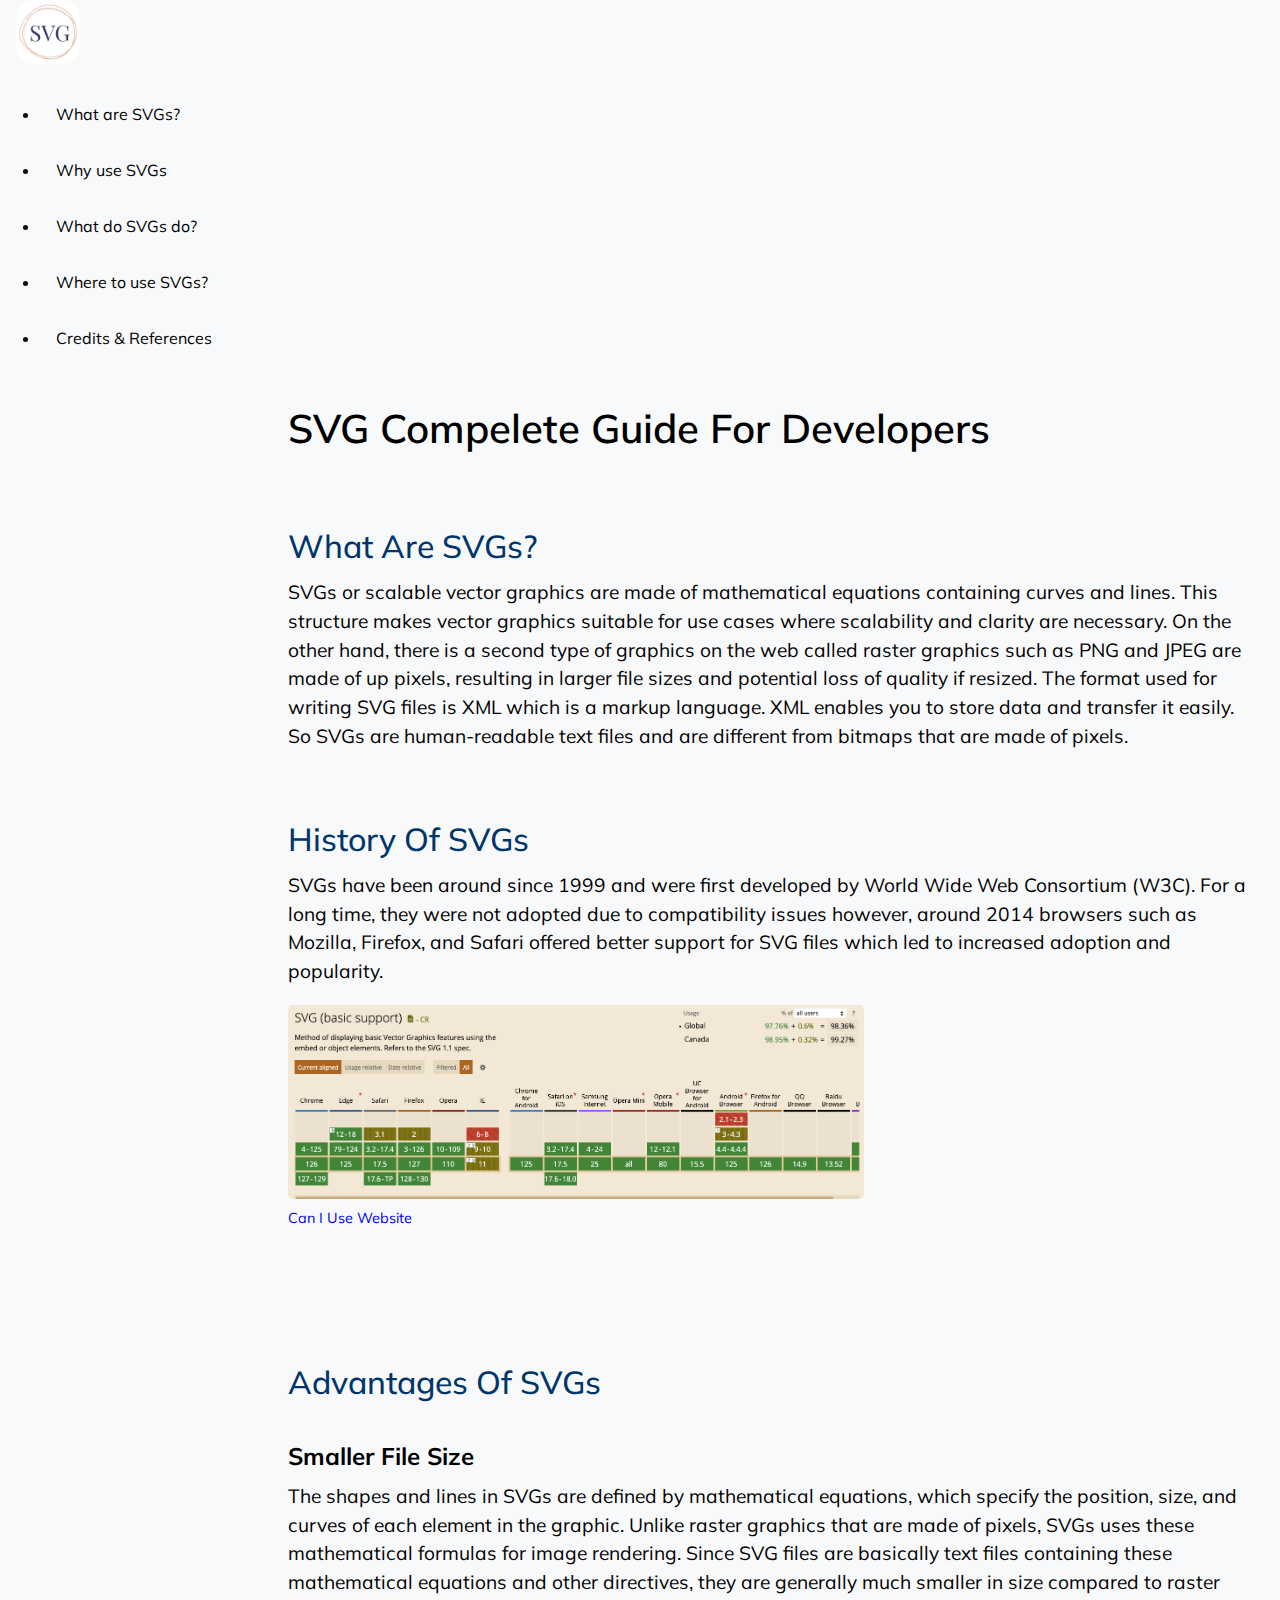
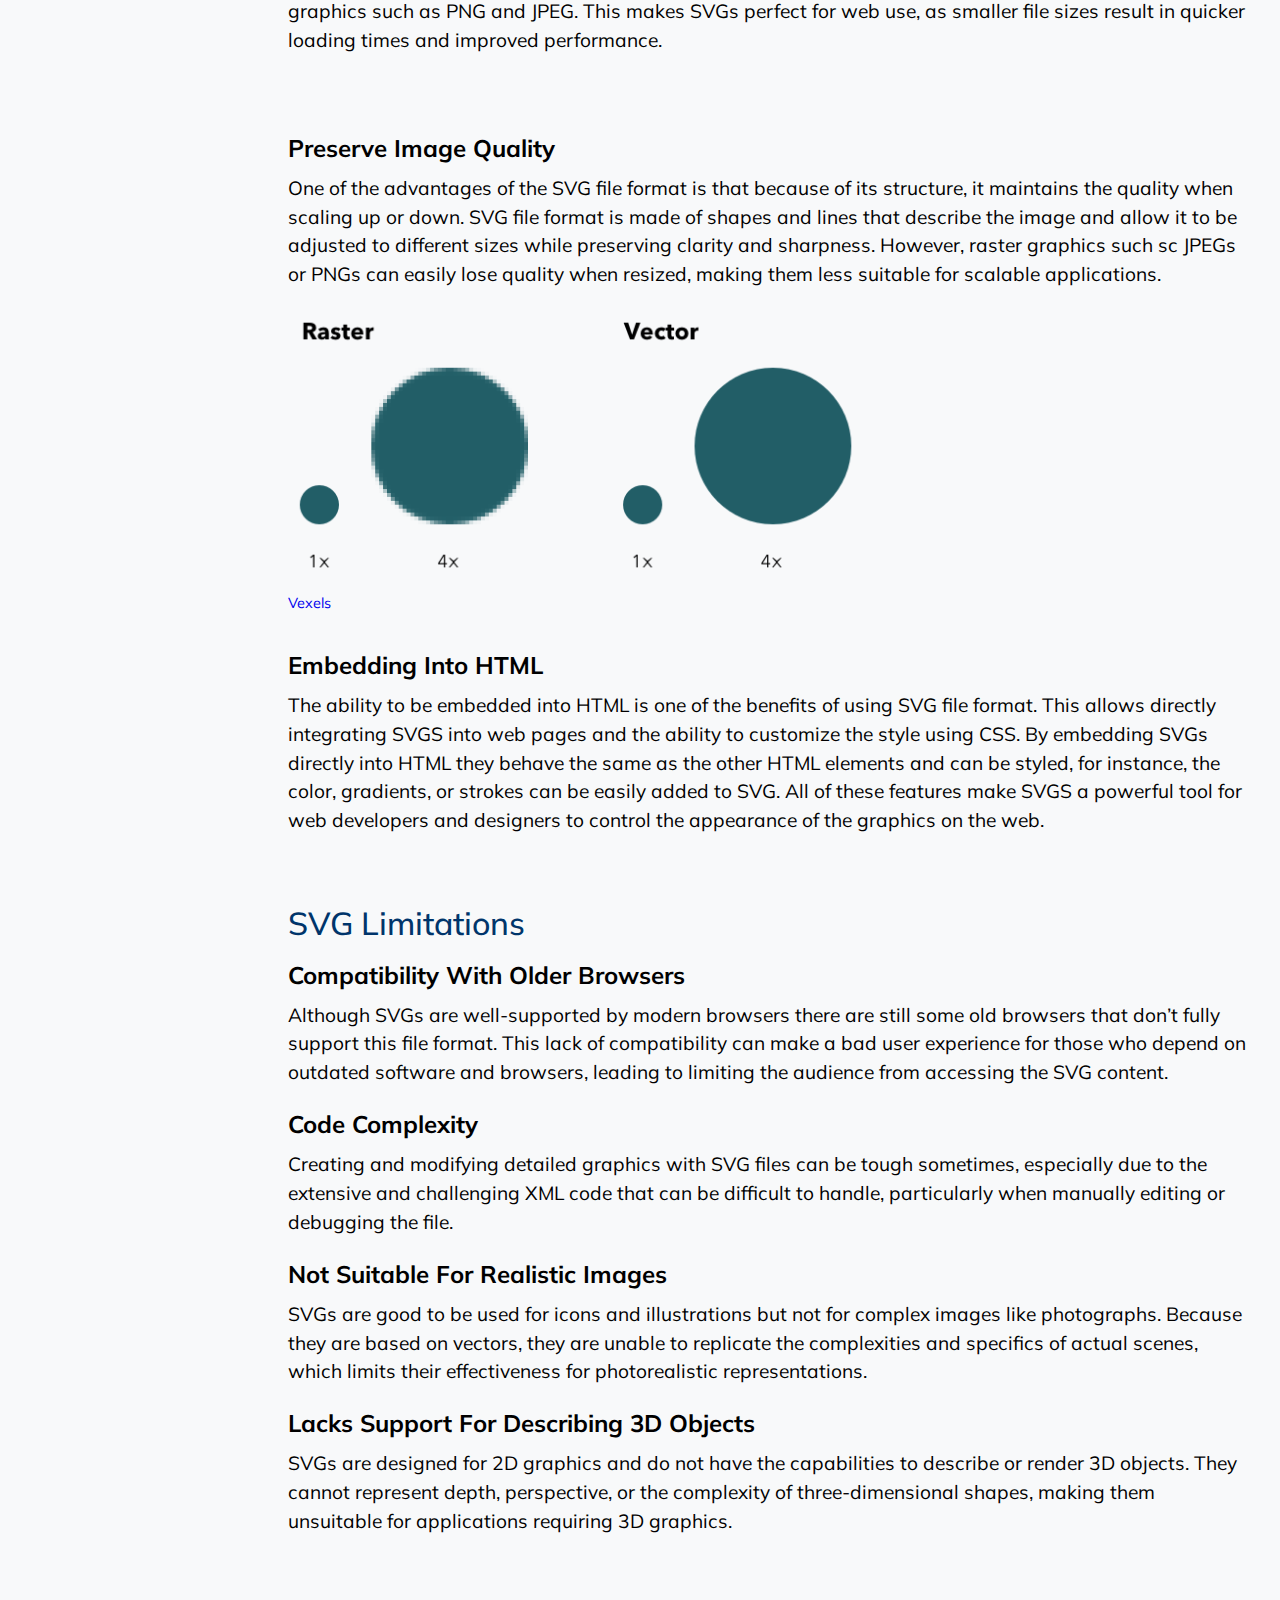
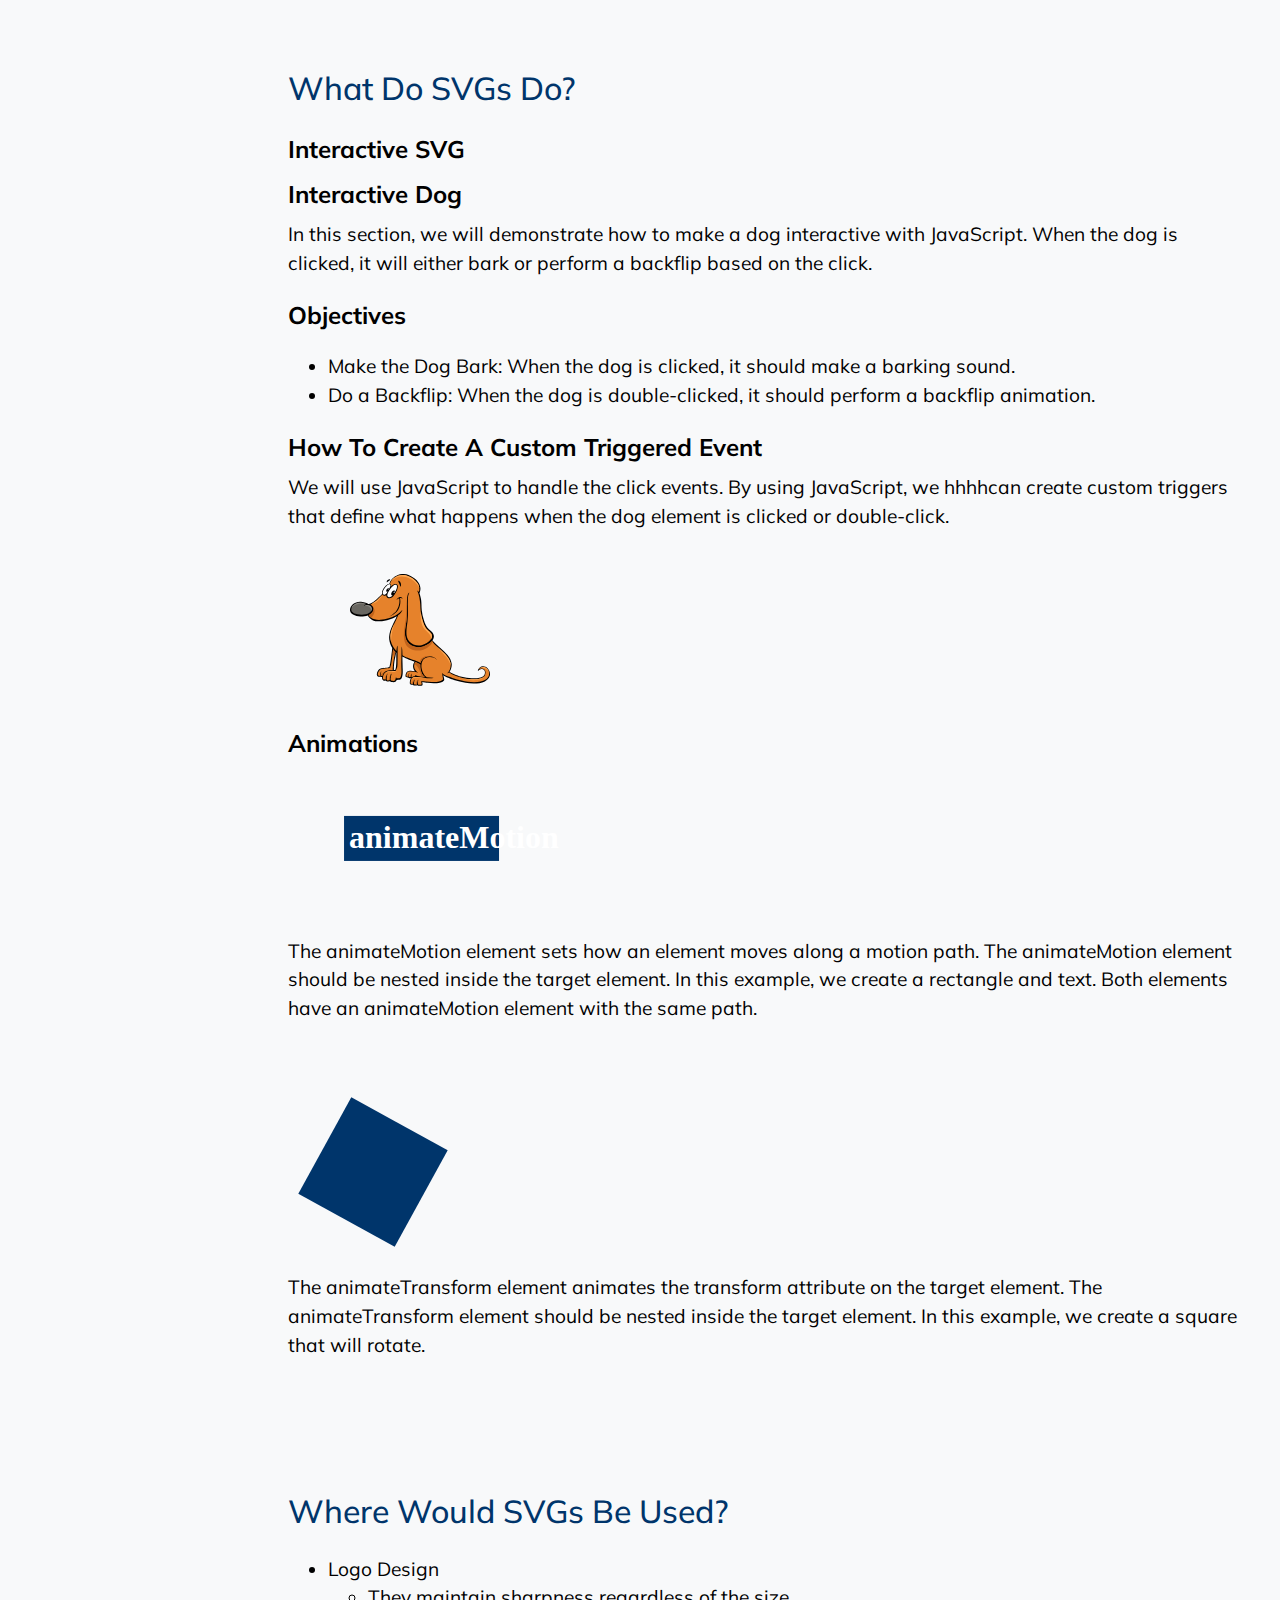
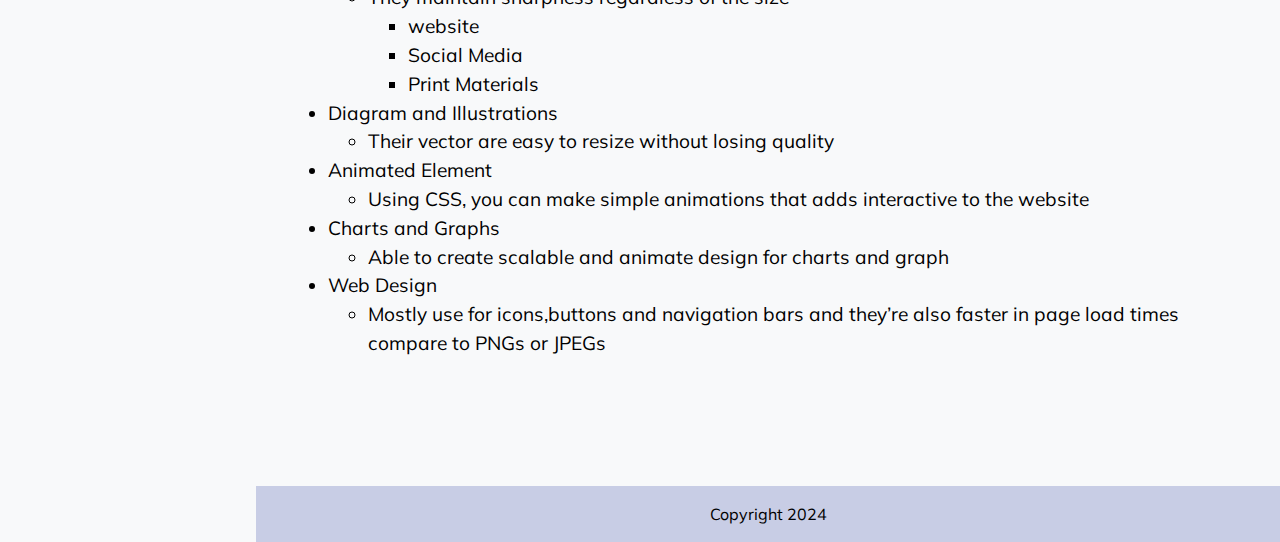
==== index.html @ 3b1a391d "Merge branch 'staging' into haw-branch" ====
<!DOCTYPE html>
<html lang="en">
    <head>
        <meta charset="UTF-8" />
        <meta name="viewport" content="width=device-width, initial-scale=1.0" />
        <link rel="preconnect" href="https://fonts.googleapis.com" />
        <link rel="preconnect" href="https://fonts.gstatic.com" crossorigin />
        <link
            href="https://fonts.googleapis.com/css2?family=Mulish:ital,wght@0,200..1000;1,200..1000&display=swap"
            rel="stylesheet"
        />
        <title>Document</title>
        <link rel="stylesheet" href="style.css" />
        <script defer src="script.js"></script>
    </head>
    <body>
        <div class="body-wrapper">
            <section class="side-bar">
                <img src="media/logo.png" alt="svg logo" id="logo" />
                <nav>
                    <ul>
                        <li>
                            <a href="#svg-intro" class="menu-link"
                                >What are SVGs?</a
                            >
                        </li>
                        <li>
                            <a href="#svg-pros-cons" class="menu-link"
                                >Why use SVGs</a
                            >
                        </li>
                        <li>
                            <a href="#svg-capabilities" class="menu-link"
                                >What do SVGs do?</a
                            >
                        </li>
                        <li>
                            <a href="#svg-usages" class="menu-link"
                                >Where to use SVGs?</a
                            >
                        </li>
                        <li>
                            <a href="#svg-credits" class="menu-link"
                                >Credits & References</a
                            >
                        </li>
                    </ul>
                </nav>
            </section>

            <main>
                <h1>SVG Compelete Guide for Developers</h1>
                <section class="section svg-intro" id="svg-intro">
                    <article>
                        <h2>What are SVGs?</h2>
                        <p>
                            SVGs or scalable vector graphics are made of
                            mathematical equations containing curves and lines.
                            This structure makes vector graphics suitable for
                            use cases where scalability and clarity are
                            necessary. On the other hand, there is a second type
                            of graphics on the web called raster graphics such
                            as PNG and JPEG are made of up pixels, resulting in
                            larger file sizes and potential loss of quality if
                            resized. The format used for writing SVG files is
                            XML which is a markup language. XML enables you to
                            store data and transfer it easily. So SVGs are
                            human-readable text files and are different from
                            bitmaps that are made of pixels.
                        </p>
                    </article>
                    <article>
                        <h2>History of SVGs</h2>
                        <p>
                            SVGs have been around since 1999 and were first
                            developed by World Wide Web Consortium (W3C). For a
                            long time, they were not adopted due to
                            compatibility issues however, around 2014 browsers
                            such as Mozilla, Firefox, and Safari offered better
                            support for SVG files which led to increased
                            adoption and popularity.
                        </p>
                        <figure>
                            <img
                                src="media/svg-support.png"
                                alt="browsers support for svg files"
                            />
                            <figcaption>
                                <a href="https://caniuse.com/?search=svg"
                                    >Can I Use Website</a
                                >
                            </figcaption>
                        </figure>
                    </article>
                </section>
                <section class="section svg-pros-cons" id="svg-pros-cons">
                    <article class="advantages">
                        <h2>Advantages of SVGs</h2>
                        <section>
                            <h3>smaller file size</h3>
                            <p>
                                The shapes and lines in SVGs are defined by
                                mathematical equations, which specify the
                                position, size, and curves of each element in
                                the graphic. Unlike raster graphics that are
                                made of pixels, SVGs uses these mathematical
                                formulas for image rendering. Since SVG files
                                are basically text files containing these
                                mathematical equations and other directives,
                                they are generally much smaller in size compared
                                to raster graphics such as PNG and JPEG. This
                                makes SVGs perfect for web use, as smaller file
                                sizes result in quicker loading times and
                                improved performance.
                            </p>

                            <figure>
                                <img src="" alt="" />
                                <figcaption></figcaption>
                            </figure>
                        </section>
                        <section>
                            <h3>preserve image quality</h3>
                            <p>
                                One of the advantages of the SVG file format is
                                that because of its structure, it maintains the
                                quality when scaling up or down. SVG file format
                                is made of shapes and lines that describe the
                                image and allow it to be adjusted to different
                                sizes while preserving clarity and sharpness.
                                However, raster graphics such sc JPEGs or PNGs
                                can easily lose quality when resized, making
                                them less suitable for scalable applications.
                            </p>
                            <figure>
                                <img
                                    src="media/svg-quality.png"
                                    alt="difference between raster graphics and vector graphics"
                                />
                                <figcaption>
                                    <a
                                        href="https://www.vexels.com/blog/getting-started-guide-to-vexels-graphics/"
                                        >Vexels</a
                                    >
                                </figcaption>
                            </figure>
                        </section>
                        <section>
                            <h3>embedding into HTML</h3>
                            <p>
                                The ability to be embedded into HTML is one of
                                the benefits of using SVG file format. This
                                allows directly integrating SVGS into web pages
                                and the ability to customize the style using
                                CSS. By embedding SVGs directly into HTML they
                                behave the same as the other HTML elements and
                                can be styled, for instance, the color,
                                gradients, or strokes can be easily added to
                                SVG. All of these features make SVGS a powerful
                                tool for web developers and designers to control
                                the appearance of the graphics on the web.
                            </p>
                        </section>
                    </article>
                    <article class="disadvantages">
                        <h2>SVG Limitations</h2>
                        <section>
                            <h3>Compatibility with older browsers</h3>
                            <p>
                                Although SVGs are well-supported by modern
                                browsers there are still some old browsers that
                                don’t fully support this file format. This lack
                                of compatibility can make a bad user experience
                                for those who depend on outdated software and
                                browsers, leading to limiting the audience from
                                accessing the SVG content.
                            </p>
                        </section>
                        <section>
                            <h3>Code Complexity</h3>
                            <p>
                                Creating and modifying detailed graphics with
                                SVG files can be tough sometimes, especially due
                                to the extensive and challenging XML code that
                                can be difficult to handle, particularly when
                                manually editing or debugging the file.
                            </p>
                        </section>
                        <section>
                            <h3>Not suitable for realistic images</h3>
                            <p>
                                SVGs are good to be used for icons and
                                illustrations but not for complex images like
                                photographs. Because they are based on vectors,
                                they are unable to replicate the complexities
                                and specifics of actual scenes, which limits
                                their effectiveness for photorealistic
                                representations.
                            </p>
                        </section>
                        <section>
                            <h3>Lacks support for describing 3D objects</h3>
                            <p>
                                SVGs are designed for 2D graphics and do not
                                have the capabilities to describe or render 3D
                                objects. They cannot represent depth,
                                perspective, or the complexity of
                                three-dimensional shapes, making them unsuitable
                                for applications requiring 3D graphics.
                            </p>
                        </section>
                    </article>
                </section>
                <section class="section svg-capabilities" id="svg-capabilities">
                    <h2>What do SVGs do?</h2>
                    <p></p>
          <!-- Doggo -->
          <section id="section-doggo">
            <h3>Interactive SVG</h3>
            <section>
              <h3>Interactive Dog</h3>
              <p>
                In this section, we will demonstrate how to make a dog
                interactive with JavaScript. When the dog is clicked, it will
                either bark or perform a backflip based on the click.
              </p>

              <h3>Objectives</h3>
              <ul>
                <li>
                  Make the Dog Bark: When the dog is clicked, it should make a
                  barking sound.
                </li>
                <li>
                  Do a Backflip: When the dog is double-clicked, it should
                  perform a backflip animation.
                </li>
              </ul>

              <h3>How to Create a Custom Triggered Event</h3>
              <p>
                We will use JavaScript to handle the click events. By using
                JavaScript, we hhhhcan create custom triggers that define what
                happens when the dog element is clicked or double-click.
              </p>
            </section>
            <div id="box">Woof Woof Woof</div>
            <audio id="audio" src="media/dog-bark.mp3"></audio>
            <svg
              id="doggo"
              class="doggo"
              data-name="Layer 1"
              xmlns="http://www.w3.org/2000/svg"
              viewBox="0 0 2624.54 2097.13"
            >
              <defs>
                <style>
                  .cls-2,
                  .cls-3,
                  .cls-4,
                  .cls-5,
                  .cls-6,
                  .cls-7 {
                    stroke-width: 0;
                  }
                  .cls-2 {
                    fill: #ffaa54;
                  }
                  .cls-3 {
                    fill: #000;
                  }
                  .cls-4 {
                    fill: #8d8b85;
                  }
                  .cls-5 {
                    fill: #e6822b;
                  }
                  .cls-6 {
                    fill: #fff;
                  }
                  .cls-7 {
                    fill: #c0631c;
                  }
                </style>
              </defs>
              <path
                class="cls-3"
                d="M2586.21 1775.74c-44.22-48.3-109.84-57.27-152.75-23.9-37.41 29.1-42.04 79.78-30.37 66.38 11.67-13.39 43.97-39.8 73.56-34.73 70.08 11.99 59.68 88.9 34.64 118.97-15.93 19.12-40.97 30.14-63.92 36.97-53.01 15.79-110.67 16.12-165.51 14.53-63.66-1.85-126.95-8.44-188.19-26.65-45.43-13.52-164.22-49.7-226.77-96.35 35.52-39.64 43.36-117.84 39.68-147.71-7.6-62.08-38.62-118.59-78.22-165.04-84.94-99.68-192.58-177.69-282.71-272.59 11.94-16.39 20.86-34.53 24.71-54.57 14.03-73.15-42.35-113.84-91.95-155.18-49.76-41.48-72.56-109.21-92.39-168.84-21.1-63.46-35.84-129.61-41.79-196.2-6.04-67.5-1.88-109.98-9.76-177.36-3.31-28.29-18.27-100.06-32.21-133.07 14.43-33.46 38.85-101.33-13.85-191.75-40.44-69.36-117.04-115.62-189.6-147.22-55.79-24.31-134.8-31.74-201.91-2.07-94.42 41.75-145.28 101.93-157.99 163.88-41.29 3.97-91.87 58.13-113.4 92.95-16.89 27.32-32.5 65.98-24.36 97.77-19.51 21.77-41.08 42.21-63.15 63.93-24.33 23.96-50.33 47.72-78.31 67.36-30.83 21.63-65.45 51.42-103.9 57.97-5.39-1.2-10.85-2.11-16.35-2.54-13.71-9.07-59.1-32.06-130.95-39.24-55.73-5.57-112.92 9.76-155.4 47.29C20.59 597.45-4.73 638.06.73 682.75c4.21 34.48 26.94 59.63 55.34 76.14 40.62 23.63 89.54 35.08 138.89 37.18 42.09 1.8 98.84-5.22 136.63-17.72 16.26 32.76 52.32 65.76 83.23 82.55 40.78 22.16 89.07 28 134.6 27.15 139.64-2.61 262.11-55.82 327.99-95.52-20.45 49.17-59.05 121.35-84.78 176.74-28.73 61.82-51.57 128.14-58.09 196.59-5.74 60.25 8.32 120.78 32.04 175.85 7.37 17.09 15.85 33.17 25.26 48.47-3.38 30.03-34.56 321.03-54.41 357.79-4.28 7.94-124.53 12.98-151.61 19.39-34.43 8.16-46.94 22.45-64.22 53.05-13.38 23.67-24.03 53.23-16.16 80.43 7.99 27.51 39.64 32.66 63.63 25.24 10.29 4.95 21.08 6.93 32.34 6.44-1.91 16.27-.82 32.44 6.2 45.53 12.73 23.76 38.94 26.16 61.91 18.42 5.66 24.45 59.57 21.14 81.08 16.61 5.53 7.1 13.97 11.71 26.8 13.24 27.36 3.28 58.11 6.79 81.21-11.04 7.42-5.72 13.48-20.95 17.13-29.68 19.23-1.46 40.56-1.24 53.43-2.92 21.91-2.89 33.66-19.02 41.89-37.8 20.79-47.44 18.02-110.32 17.24-160.7-1.02-66.77-5.53-194.53-5.53-237.14 33.25 24.94 139.75 64.65 176.88 78.74 17.53 6.65 35.14 13.05 52.76 19.47-25.65 27.04-34.09 70.66-27.99 106.43 3.76 22.03 15.62 52.96 34.35 72.83-37.51-7.23-75.96-11.39-114.41-7.26-49.44 5.32-65.47 55.07-64.43 101.84.28 12.93 34.56 25.7 49.88 20.79 7.62 14.08 27.47 19.08 40.86 9.64.58.88 1.22 1.68 1.92 2.36 1.82 2.24 3.56 4.04 6.03 5.48-16.6 35.54-21.8 81.26-14.52 105.17 4.21 13.84 41 16.73 57.48 13.48.17.47.25 1.05.44 1.49 9.1 21.35 60.54 17.27 79.86 6.61 11.86 14.81 77.8 19.57 96.04.26 2.72-2.89 7.27-31.17-7.64-54.24 25.31-1.88 76.56 7.48 103.04 11.42 58.31 8.67 115.12 11.38 174.15 6.69 40.6-3.23 111.06-14.7 135.73-52.23 12.22-18.59-12.69-86.28-15.55-96.79 51.92 37.58 161.69 75.27 199.41 86.47 71.39 21.21 143.56 41.79 216.96 54.8 119.68 21.23 262.17 23.06 364-25.78 44.16-21.17 80.12-56.76 92.49-104.96 11.73-45.69-2.85-99.71-34.29-134.06Zm-1740.6 24.43c-.61.7-1.09 1.44-1.56 2.22-7.5.88-15.27 1.51-23.29 1.95 3.77-23.96.95-49.83 2.37-74.04 1.84-31.22 6.04-62.27 10.25-93.25 7.32-53.95 24.61-109.27 29.29-163.82 2.24 1.93 4.37 3.95 6.66 5.83-1.92 50.8-1.01 101.98-1.53 151.65-.4 37.37-1.68 74.85-6.39 111.95-1.87 14.71-4.76 29.28-9.26 43.41-1.54 4.86-4.01 9.7-6.53 14.11Z"
              />
              <path
                class="cls-3"
                d="M840.08 1810.96c-.05.06-.07.11-.12.17.01-.02.05-.05.08-.07.02-.02.03-.07.05-.1ZM839.85 1811.27s.06-.08.11-.14c-.03.04-.06.1-.11.14ZM839.45 1812.05c.15-.26.21-.53.4-.78-.66.88-.79 1.37-.4.78Z"
              />
              <path
                class="cls-6"
                d="M612.11 349.58c.82-18.9 9.82-37.54 18.38-53.92 15.4-29.43 37.8-56.54 63.01-78.1 13.92-11.9 33.97-27.95 52.96-22.74 29.6 8.12 1.11 61.57-16.43 92.23-14.67 20.35-27.59 42-37.55 64.97-12.22 16.52-27.45 35-44.12 36.59-29.57 2.8-37.04-20.91-36.25-39.04ZM805.57 224.37c23.76-21.44 66.37-32.66 74.08.08 12.5 53-46.53 133.01-85.84 178.53-18.95 21.94-45.01 41.05-74.76 29.27-27.31-10.82-20.71-43.02-13.37-64.74 17.43-51.59 59.93-107.07 99.89-143.14Z"
              />
              <path
                d="M138.31 756.57c-51.8-10.41-127.75-40.71-113.52-106.42 11.87-54.85 62.56-92.74 114.04-105.67 53.16-13.34 116.22-2.91 170.28 17.53-43.17 11.79-51.94 35.07-45.93 32.04 47.12-23.76 134.26-7.95 146.9 51.25 7.37 34.48-21.37 66.25-47.49 83.4-62.53 41.04-153.45 42.09-224.28 27.87Z"
                style="stroke-width: 0; fill: #696761"
              />
              <path
                class="cls-4"
                d="M159.38 561.82c46.74-8.8 94.34-7.04 140.57-3.11-51.93-18.21-110.94-26.81-161.13-14.22-46.37 11.63-91.99 43.59-109.3 89.88 24.51-41.1 80.6-63.26 129.85-72.55ZM398.48 694.09c9.78-14.54 15.34-31.31 11.61-48.79-11.92-55.83-90.04-73.04-138.43-54.9 69.36.51 134.61 39.31 126.82 103.69Z"
              />
              <path
                class="cls-5"
                d="M615.85 1880.24c-3.93 9.54-7.95 20.95-10.89 32.95-8.84 1.25-17.45.33-26.02-1.94-4.92-27.63 4.64-57.59 6.31-85.06.24-3.93-16.07 8.75-21.61 84.29-25.23.7-44.11-2.08-42.99-33.27.95-26.62 22.36-61.92 40.21-80.72 24.81-26.11 186.13-27.86 190.17-34.33 31.17-49.88 55.84-339.07 56.17-348.88 13.09 17.99 27.79 34.64 44.19 50.02-19.41 54.07-26.04 117.02-35.84 172.81-4.93 28.03-18.29 142.31-11.94 168.98-72.59 2.47-156.72-.4-187.77 75.16ZM1135.54 1928.48c-3.12 8.31-33.44 3.7-34.29-3.12-3.12-24.94 5.19-45.72 15.49-66.44 1.71-3.44-23.8 9.29-28.5 67-13.7-4.35-35.36-3.22-32.81-19.03 2.73-16.9 3.13-32.43 10.93-48.13 11.39-22.92 36.21-28.41 59.54-28.97 50.39-1.23 99.54 7.18 148.83 17.92 17.72 3.86-42.54-18.99-64.71-76.68-15.48-40.31-9.02-85.71 15.92-121.05 9.86 3.61 72.74 33.26 91.94 48.29-3.18 31.18-.26 63.36 5.92 93.46 10.35 50.61 35.09 110.58 78.71 141.1-2.23-.3-143.32-15.77-176.78-32.51-4.17-2.08-9.27 3.33-6.99 7.35 1.96 3.44 3.05 6.41 6.1 9.07-27.99-.72-55.92 9.39-69.43 21.16-12.6-13.58 7.36-56.7 9.73-69.64.68-3.71-27.16 23.99-29.6 60.22Z"
              />
              <path
                class="cls-5"
                d="M2601.67 1828.21c-13.03-44.3-60.55-85.43-107.94-83.64-33.72 1.27-68.59 19.74-78.24 49.17 46.03-43.98 131.24-21.12 125.21 57.18-3.79 49.22-22.16 76.1-57.08 93.55-53.8 26.87-117.82 30.9-176.97 30.48-70.53-.5-150.28-11.02-218.2-30.85-54.43-15.89-188.09-60.27-232.68-102.26-10.48 15.98-32.65 22.21-28.14 17.02 44.83-51.67 73.48-126.87 55.81-196.44-15.93-62.79-57.18-115.52-100.75-161.99-47.44-50.58-100.6-95.15-151.71-141.85-33.47-30.56-70.03-63.1-93.03-103.08-23.32 27.8-55.06 50.07-84.65 67.05-60.27 34.61-126.99 59.78-197.68 49.5-71.07-10.32-143.76-46.01-183.94-107.72-80.35-123.41-24.31-277.54-10.13-411.12 9.75-91.82 4.36-184.85 7.88-277 2.25-58.61-7.91-126.81 11.32-183.77 15.5-45.93 33.5-42.86 31.56-39.53-34.28 58.73-26.33 134.27-27.12 199.72-.93 76.61 1.97 153.26.42 229.86-1.43 71.11-12.42 140.34-20.85 210.81-10.55 88.2-19.19 194.48 43.45 267.33 55.29 64.3 151.65 95.57 234.08 73.95 61.66-16.17 137.16-55.15 174.41-108.4 23.17-33.1 30.46-73.4 5.14-108.32-17.3-23.87-40.6-40.98-62.26-60.53-59.04-53.28-87.68-137.32-106.55-212.53-11.18-44.53-22.73-89.77-27.65-135.48-5.01-46.43-5.9-93.04-8.4-139.63-3.53-65.67-20.6-184.23-54.76-252.93-3.84-7.75 16.69-1.98 29.19 23.37 19.26-57.12 4.97-124.62-25.42-167.86-41.28-58.75-102.47-102.49-168.94-129.09-51.62-20.64-130.52-36.04-197.16-7.54-65.22 27.9-131.24 75.85-151.72 146.91 24.87 6.74 28.17 33.6 16.34 61.41 17.63-20.47 37.98-40.84 62.94-49.41 53.81-18.49 75.77 14.75 68.53 56.48-7.23 41.72-18.9 69.31-41.93 105.04-20.69 32.12-44.79 72.8-79.74 91.47-26.09 13.96-62.94 14.27-82.93-11.03-9.92-12.54-12.49-27.45-11.1-42.46-43.04 36.66-70.46.23-74.39-7.5-20.98 31.98-53.68 60.65-81.27 86.22-22.94 21.27-47.23 40.65-72.99 58.36-13.83 9.53-43.05 31.63-69.97 41.1 11 5.41 21.31 12.6 30.35 21.85 68.85 70.51 6.06 145.72-64.19 177.73 30.9 36.2 64.77 67.35 113.42 78.69 36.35 8.47 74.15 13.36 111.39 10.06 100.42-8.9 209.37-46.06 281.16-84.06 68.1-36.06 125.03-100.13 129.22-106.42 5.07-7.6-20.27 70.1-81.08 102.19-10.47 31.42-39.75 91.64-56.58 126.69-36.02 74.97-77.62 156.79-86.28 239.28-7.27 69.22 5.79 139.09 37.66 201.07 14.89 28.95 32.13 56.85 53.05 81.88 6.96 8.32 13.8 16.41 20.2 25.16.35.48.63.96.96 1.44 5.87-97.13 20.82-107.2 20.88-103.55 1.62 94.74.33 316.68-.46 344.17-2.08 72.74-23.9 124.7-35.33 129.89-11.43 5.2-125.75-4.5-176.73 17.83-36.93 16.16-62.29 53.58-62.29 119.34 0 20.79 35.34 25.98 51.25 18.62-.14-37.14 10.02-72.6 31.36-104.92 1.51-2.28 5-.08 4.05 2.33-13.32 33.98-20.14 99.54-12.75 114.57 7.39 15.03 37.3 8.87 50.8 3.67 2.5-22.62 11.44-73.78 17.66-93.53 6.24-19.74 21.83-29.09 18.87-19.35-2.07 6.81-17.83 78.59-17.4 98.31.41 19.7 8.12 25.96 22.1 27.25 16.94 1.57 43.08 7.1 58-3.82 6.91-5.06 17.15-41.05 19.23-55.59 2.08-14.55 9.36 2.07 8.97 14.38 21.16-.88 52.92-.82 62.33-7.26 12.13-8.32 21.19-14.43 28.46-57.05 9.76-57.16 3.4-101.22 2.08-158.98-1.48-65.04 5.07-312.69 5.2-367.88.04-13.74 17.67 23.9 15.73 157.24 23.76 22.55 174.33 77.83 211.31 90.87 31.72 11.18 87.83 31.43 128.26 56.32 5.12-21.85 13.82-42.72 27.3-61.4 58.52-80.99 208.3-89.59 271.29-8.88 1.64 2.09-1.6 4.22-3.29 2.33-60.13-66.83-213.28-60.87-258.07 22.74-49.66 92.69-8.72 251.09 79.5 312.01 40.01 4.48 80 7.45 120.35 9.89 2.8.17 2.71 4.42.03 4.8-105.22 14.85-210.81-25.21-316.42-22.39-37.51 1-75.15 6.31-91.02 34.06-12.47 21.82-18.71 80-14.31 89.2 4.4 9.19 28.26 10.16 41.7 7.3 2.74-53.91 32.88-90.28 31.72-81.96-4.08 29.31-17.55 74.82-8.85 87.53 8.71 12.7 43.25 7.04 54.7.83-.99-22.82 6.17-51.76 10.38-68.61 4.15-16.63 12.83-16.6 12.47-14.55-3.97 22.75-10.39 78.98-3.58 89.09 6.8 10.11 65.93 8.59 66.92-7.09.99-15.69-4.07-29.46-11.28-44.68-6.34-13.41 61.17-7.39 83.11-4.54 40.37 5.24 80.27 10.7 121.08 9.96 58.37-1.06 121.03-1.65 175.36-25.78 12.48-5.54 35.26-14.59 32.76-32.23-1.9-13.34-20.26-93.9-11.03-109.04 1.77-2.92 8.06 6.91 10.44 17.91 45.41 30.56 122.29 55.43 177.39 73.2 57.79 18.63 114.49 34.61 173.54 48.83 114.33 27.55 238.22 44.75 354.89 18.63 95.09-21.29 184.37-79.84 152.09-189.61Z"
              />
              <path
                class="cls-2"
                d="M1049.64 58.48c67.33 17.15 140.28 61.91 187.92 113.2 23.74 25.54 47.83 59.36 61.75 95.51-3.11-35.35-15.36-69.37-33.32-94.93-41.28-58.75-102.47-102.49-168.94-129.09-51.62-20.64-130.52-36.04-197.16-7.54-46.65 19.96-93.61 50.23-124.11 91.81 86.25-71.58 166.52-96.31 273.87-68.97ZM1322.68 678.95c-1.1 39.02-1.21 78.03 1.8 116.96 6.39 82.85 18.56 176.89 76.66 241.01 38.99 43.04 96.74 79.99 113.63 138.7 4.7 16.37 6.24 31.44 5.24 45.55 20.47-32.1 25.87-70.12 1.81-103.29-17.3-23.87-40.6-40.98-62.26-60.53-59.04-53.28-87.68-137.32-106.55-212.53-11.18-44.53-22.73-89.77-27.65-135.48-1.09-10.12-1.92-20.25-2.68-30.38ZM597.27 398.67c-20.67 27.16-48.6 51.8-72.66 74.1-22.94 21.27-47.23 40.65-72.99 58.36-9.37 6.45-25.81 18.6-43.79 28.77 64.75-8.55 156.08-71.78 189.44-161.24ZM855.99 1818.33c-11.43 5.2-125.75-4.5-176.73 17.83-9.52 4.16-18.24 9.77-25.98 16.87 8.65-5.21 18.61-9.16 30.26-11.43 25.95-5.08 52.72-6.5 79.11-5.11 22.24 1.18 45.23 4.29 67.45 1.49 41.01-5.18 49.69-38.43 51.02-73.46-7.82 30.88-18.31 50.72-25.13 53.82ZM2305.6 1990.8c56.33 1.2 126.88-5.45 178.5-34 23.77-13.14 36.06-35.16 44.83-56.63-9.47 19.98-24.4 33.86-45.3 44.31-53.8 26.87-117.82 30.9-176.97 30.48-70.53-.5-150.28-11.02-218.2-30.85-7.16-2.09-15.72-4.69-25.24-7.69 66.74 31.58 170.92 52.87 242.4 54.39ZM1800.14 1554.29c31.76 38.66 72.44 106.68 88.35 159.51.76-17.18-.76-34.44-5.06-51.37-15.93-62.79-57.18-115.52-100.75-161.99-44.4-47.34-93.8-89.44-141.85-132.93 23.58 31.81 99.39 113.82 159.32 186.78ZM2488.91 1758.55c50.72 5.28 107.18 37.57 118.83 100.65-.93-9.85-2.89-20.16-6.08-30.99-13.03-44.3-60.55-85.43-107.94-83.64-20.5.77-41.41 7.94-56.83 20.04 16.11-6.13 34.71-7.86 52.01-6.05ZM1415.39 1947.48c-57.36-8.11-114.77-19.23-172.2-17.7-37.51 1-75.15 6.31-91.02 34.06-1.02 1.78-1.98 3.89-2.91 6.1 25.57-17.62 65.63-24.4 89.33-24.26 58.97.34 117.92 2.33 176.8 1.8ZM829.27 932.32c-31.44 65.61-62.83 135.52-70.23 205.94-4.89 46.63-.53 93.55 12.56 138.16-7.83-114.14 28.34-232.3 57.66-344.09Z"
              />
              <path
                class="cls-7"
                d="M824.53 1546.53c1.37 3.32 2.71 6.69 4.05 10.09 5.55-32.02 12.28-63.99 22.82-93.33-16.4-15.39-31.1-32.04-44.19-50.02-.1 3.23-2.86 36.76-7.6 81.99 9.34 16.58 17.71 33.73 24.92 51.28ZM660.79 1827.38c-29.46 10.42-56.77 27.69-73.82 54.56-3.45 5.44-6.48 11.05-9.26 16.75.16 4.22.5 8.41 1.23 12.55 8.58 2.27 17.18 3.19 26.02 1.94 2.94-12 6.96-23.41 10.89-32.95 11.22-27.32 29.4-44.35 51.45-55.12-2.21.75-4.37 1.51-6.5 2.27ZM1306.57 1814.93c9.46 21.98 35.66 85.45 12.62 106.8 42.3 6.56 82.14 10.95 83.32 11.11-43.63-30.53-68.36-90.49-78.71-141.1-6.17-30.11-9.09-62.29-5.92-93.46-19.2-15.04-82.08-44.68-91.94-48.29-7.37 10.42-13.06 21.75-17.12 33.55 46.24 30.67 74.89 78.24 97.75 131.4ZM1125.45 1912.78c-2.03 6.59-3.61 13.31-4.64 20.09 6.94.37 13.37-.8 14.72-4.39 1.52-22.5 12.82-41.69 21.01-52.13-15.1 4.18-27.05 23.28-31.1 36.43ZM1079.62 1915.35c-.47 2.77-.85 5.52-1.16 8.27 3.41.66 6.79 1.35 9.78 2.3 2.6-32.02 11.61-50.15 18.82-59.4-15.39 9.31-24.93 34.13-27.44 48.83ZM1453.28 1322.56c-60.27 34.61-126.99 59.78-197.68 49.5-71.07-10.32-143.76-46.01-183.94-107.72-80.35-123.41-24.31-277.54-10.13-411.12 9.75-91.82 4.36-184.85 7.88-277 1.25-32.53-1.31-67.99-.56-102.86-12.53 65.34-11.93 131.17-11.07 197.79.92 71.12-8.22 141.52-18.98 211.68-19.99 130.42-56.39 310.06 5.62 434.31 52.48 105.15 199.01 137.1 317.93 106.84 88.25-22.46 169.39-101.63 186.08-152.09-3.72-5.33-7.28-10.77-10.5-16.38-23.32 27.8-55.06 50.07-84.65 67.05ZM395.81 818.89c19.74-15.13 36.18-35.3 47.25-57.97 14.88-30.46 24.13-68.45 12.76-101.69-5.48-16.02-13.94-28.62-24.39-39.34 34.01 62.33-21.91 123.8-83.64 151.92 14.87 17.42 30.45 33.64 48.01 47.07ZM1163.63 2041.7c-1.55 6.65-2.49 13.34-2.78 19.96 6.64.31 13.47-.21 18.71-1.33 1.67-32.86 13.5-59.12 22.23-72.8-19.35 3.8-34.99 40.48-38.16 54.17ZM1269.95 1991.22c-18.02 6.95-30.65 37.2-33.43 52.2-1.84 9.98-2.38 19.75-1.81 29.44 9.1-1.13 17.71-3.58 22.41-6.12-.99-22.82 6.17-51.76 10.38-68.61.7-2.8 1.55-4.98 2.45-6.91ZM732.9 1956.27c-3.25 12.32-5.84 25.08-6.7 37.82 5.93-1.13 11.44-2.76 15.48-4.32 2.49-22.55 11.37-73.41 17.59-93.3-13.77 16.34-21.84 42.65-26.38 59.8ZM658.68 1944.42c-2.31 11.21-2.87 21.98-2.06 32.58 4.35-.44 8.38-1.39 11.6-2.88-.12-30.95 7.04-60.69 21.73-88.46-15.97 14.76-27.45 40.26-31.27 58.76ZM1349.79 1609.29c37.78-52.29 113.59-74.35 179.52-61.73-84.74-30.46-241.2 18.92-210.78 120.78 1.32.78 2.67 1.56 3.95 2.35 5.12-21.85 13.82-42.72 27.3-61.4Z"
              />
              <path
                class="cls-3"
                d="M747.5 100.81c-24.54-1.82-60.31 21.11-59.86 48.25.05 3.03 3.56 5.01 6.26 4.01 9.27-3.46 16.6-11.06 24.39-16.94 10.87-8.2 22.13-16.43 32.56-25.08 3.98-3.29 1.67-9.88-3.36-10.24ZM913.51 128.77c-4.99-2.17-11.92 1.52-9.87 7.72 4.95 14.91 12.86 29.24 19.48 43.48 8.37 18.02 12.57 38 20.16 56.38 1.57 3.82 6.18 3.65 7.65-.14 14.41-37.2 2.67-90.02-37.43-107.44ZM839.91 313.81c-14.17-9.87-38.75.9-54.9 24.06-16.14 23.16-17.74 49.96-3.56 59.84 14.17 9.89 38.76-.91 54.89-24.07 16.15-23.16 17.75-49.96 3.57-59.83ZM728.89 270.34c-10.36-7.22-28.34.66-40.15 17.59-11.81 16.95-12.97 36.55-2.61 43.76 10.36 7.24 28.34-.65 40.15-17.59 11.82-16.95 12.98-36.54 2.61-43.76Z"
              />
              <path
                class="cls-6"
                d="M832.15 327.43c-6.22 0-11.27 5.04-11.27 11.26s5.05 11.27 11.27 11.27 11.26-5.04 11.26-11.27-5.04-11.26-11.26-11.26ZM813.22 340.92c-3.17 0-5.74 2.56-5.74 5.73s2.57 5.74 5.74 5.74 5.74-2.56 5.74-5.74-2.57-5.73-5.74-5.73ZM724.11 279.51c-4.39 0-7.98 3.57-7.98 7.98s3.58 7.97 7.98 7.97 7.97-3.57 7.97-7.97-3.58-7.98-7.97-7.98ZM711.03 289.58c-2.08 0-3.78 1.69-3.78 3.78s1.7 3.77 3.78 3.77 3.78-1.69 3.78-3.77-1.69-3.78-3.78-3.78Z"
              />
              <path
                class="cls-3"
                d="M923.08 436.45c-39.18 15.39-54.55 54.2-53.42 53.18 13.56-12.21 34.84-26.39 52.48-34.06 12.95 61.32.11 132.31-26.59 188.59-14.62 30.81-31.76 58.71-55.56 80.27-29.78 26.99-66.52 58.69-105.05 71.8-1.74.6-.87 3.17.89 2.7 36.66-10.07 70.83-33.21 101.18-55.9 30.95-23.13 52.81-48.12 72.14-81.07 32.72-55.79 45.44-143.53 27.51-210.85 16.62-3.27 33.52-.96 49.15 10.9 6.35 4.82-17.27-43.44-62.74-25.57Z"
              />
            </svg>
          </section>
                    <!-- Animation -->
                    <section id="animation">
                        <h3>Animations</h3>
                        <p></p>
                        <article id="section-animate">
                            <h4></h4>
                            <svg
                                width="100%"
                                height="150"
                                xmlns="http://www.w3.org/2000/svg"
                            >
                                <rect
                                    x="45"
                                    y="18"
                                    width="155"
                                    height="45"
                                    id="animate-box"
                                >
                                    <animateMotion
                                        path="M0,0 q60,100 100,0 q60,-20 100,0"
                                        begin="0s"
                                        dur="10s"
                                        repeatCount="indefinite"
                                    />
                                </rect>
                                <text
                                    x="50"
                                    y="50"
                                    style="font-family: Verdana; font-size: 32"
                                    id="animate-text"
                                >
                                    animateMotion
                                    <animateMotion
                                        path="M0,0 q60,100 100,0 q60,-20 100,0"
                                        begin="0s"
                                        dur="10s"
                                        repeatCount="indefinite"
                                    />
                                </text>
                            </svg>
                            <p>
                                The animateMotion element sets how an element
                                moves along a motion path. The animateMotion
                                element should be nested inside the target
                                element. In this example, we create a rectangle
                                and text. Both elements have an animateMotion
                                element with the same path.
                            </p>
                        </article>
                        <article id="section-transform">
                            <h4></h4>
                            <svg
                                width="200"
                                height="180"
                                xmlns="http://www.w3.org/2000/svg"
                            >
                                <rect
                                    x="30"
                                    y="30"
                                    height="110"
                                    width="110"
                                    id="transform-box"
                                >
                                    <animateTransform
                                        attributeName="transform"
                                        begin="0s"
                                        dur="10s"
                                        type="rotate"
                                        from="0 85 85"
                                        to="360 85 85"
                                        repeatCount="indefinite"
                                    />
                                </rect>
                            </svg>
                            <p id="transform-p">
                                The animateTransform element animates the
                                transform attribute on the target element. The
                                animateTransform element should be nested inside
                                the target element. In this example, we create a
                                square that will rotate.
                            </p>
                        </article>
                    </section>
                </section>
                <section class="section svg-usages" id="svg-usages">
                    <h2>Where would SVGs be used?</h2>

                    <ul>
                        <li>Logo Design</li>
                        <ul>
                            <li>
                                They maintain sharpness regardless of the size
                                <ul>
                                    <li>website</li>
                                    <li>Social Media</li>
                                    <li>Print Materials</li>
                                </ul>
                            </li>
                        </ul>
                        <li>
                            Diagram and Illustrations
                            <ul>
                                <li>
                                    Their vector are easy to resize without
                                    losing quality
                                </li>
                            </ul>
                        </li>
                        <li>
                            Animated Element
                            <ul>
                                <li>
                                    Using CSS, you can make simple animations
                                    that adds interactive to the website
                                </li>
                            </ul>
                        </li>
                        <li>
                            Charts and Graphs
                            <ul>
                                <li>
                                    Able to create scalable and animate design
                                    for charts and graph
                                </li>
                            </ul>
                        </li>
                        <li>
                            Web Design
                            <ul>
                                <li>
                                    Mostly use for icons,buttons and navigation
                                    bars and they’re also faster in page load
                                    times compare to PNGs or JPEGs
                                </li>
                            </ul>
                        </li>
                    </ul>
                </section>
                <section class="section svg-credits" id="svg-credits"></section>
            </main>
            <footer><p>Copyright 2024</p></footer>
        </div>
    </body>
</html>
---- style.css ----
/* ------color codes----- */
/* 
-sidebar color: #00356B


*/

/* ------------------general styles----------------- */

/* -------------------------Elements---------------------- */
html {
    scroll-behavior: smooth;
}
body {
    font-family: "Mulish", sans-serif;
    line-height: 1.5;
    margin: 0 auto;
    width: 100%;
    background-color: #f8f9fa;
}

h1 {
    font-size: 1.5rem;
    text-align: center;
    margin-bottom: 3rem;
}

h2 {
    color: #00356b;
    font-size: 1.3rem;
    font-weight: 800;
    margin-bottom: 0.5rem;
}
h3 {
    font-size: 1.2rem;
    margin-bottom: 0.5rem;
    margin-top: 0.6rem;
}
h4 {
    margin-top: 0;
    margin-bottom: 0.5rem;
}

h1,
h2,
h3,
h4 {
    text-transform: capitalize;
}
p {
    font-size: 1rem;
    margin-top: 0;
}

li {
    text-align: left;
}

a {
    text-decoration: none;
}
header {
    display: flex;
    justify-content: space-between;
    align-items: center;
    position: relative;
    position: fixed;
    padding: 0.5rem 0.5rem;
    top: 0;
    left: 0;
    right: 0;
    z-index: 10;
    background-color: #c8cde5;
}
main {
    z-index: 8;
    margin: 8rem auto;
    padding: 0 2rem;
}

article {
    margin-bottom: 4rem;
}
figure {
    margin: 0;
}
figure a {
    font-size: 0.9rem;
}
figure a:visited {
    color: #00356b;
}
figure img {
    border-radius: 0.3rem;
}
footer {
    text-align: center;
    background-color: #c8cde5;
}
footer p {
    font-size: 1rem;
    margin-bottom: 0;
    padding: 1rem 0;
}

/* .highlight {
    border: 1px solid black;
    border-radius: 10px;
    padding: 0.5rem 2rem;
} */

@media (min-width: 46.8em) {
    h1 {
        text-align: left;
        font-size: 2.5rem;
        font-weight: 600;
        margin-top: 2rem;
    }
    h2 {
        font-size: 2rem;
        font-weight: 500;
    }
    h3 {
        font-size: 1.5rem;
    }
    h4 {
        font-size: 1.3rem;
    }
    p {
        font-size: 1.2rem;
    }
    header {
        position: fixed;
        top: 0;
        bottom: 0;
        width: 25%;
        background-color: #f8f9fa;
        display: flex;
        flex-direction: column;
        gap: 1rem;
        z-index: 100;
        border-right: 0.3rem solid #00356b;
        font-size: 1.2rem;
    }

    main {
        margin-left: 30%;
        margin-top: 0;
    }

    figure img {
        width: 60%;
        margin: 0 auto;
    }
    footer {
        margin-left: 20%;
    }
}

@media (min-width: 75em) {
    header {
        width: 20%;
    }

    main {
        margin-left: 20%;
    }
}
/* ---------------------------Header----------------- */
.menu {
    width: 4rem;
    height: 4rem;
    fill: #00356b;
    position: absolute;
    top: 0.3rem;
    right: 0;
}

.close-menu {
    display: none;
    z-index: 5;
}
.nav-list {
    z-index: 4;
    width: 100%;
    height: 100vh;
    background-color: #c8cde5;
    display: none;
    position: absolute;
    top: 0;
    right: 0rem;
    padding: 0.5rem 1rem;
}
.nav-list li {
    text-align: center;
    margin: 2rem auto;
    padding-bottom: 2rem;
    border-bottom: 0.1rem solid black;
}
.menu-link {
    padding: 0.2rem 0.4rem;
    border-radius: 0.5rem;
    color: black;
}
.menu-link:visited {
    color: black;
}

.nav-list ul {
    padding-left: 0;
    list-style: none;
    margin-top: 7rem;
    margin-bottom: 2rem;
}

#logo {
    width: 4rem;
    height: 4rem;
    border-radius: 1rem;
    z-index: 20;
}

@keyframes slideDown {
    from {
        right: 0;
    }
    to {
        right: 1.5rem;
    }
}

@media (min-width: 46.8em) {
    .menu {
        display: none;
    }
    .nav-list {
        display: block !important;
        position: relative;
        height: 100%;
        background-color: #f8f9fa;
        padding: 0;
        width: 100%;
        overflow: auto;
    }
    .nav-list ul {
        width: 100%;
        margin-top: 0;
        margin-left: 0;
    }
    .nav-list li {
        width: 100%;
        text-align: left;
        border-bottom: none;
        margin-bottom: 0.5rem;
        margin-top: 1rem;
    }
    #logo {
        margin-left: 1rem;
        align-self: flex-start;
    }
    .menu-link {
        border-radius: 0;
        padding: 1rem 1rem;
        width: 100%;
        display: inline-block;
    }

    .active {
        background-color: #c8cde5;
        border-left: 0.4rem solid #00356b;
    }
}

/* ---------------------main----------------- */ /* -----------------------SVG Usages Section------------ */

#box {
    justify-self: flex-end;
    /* this was change */
    grid-column: 2/3;
    width: 7rem;
    height: fit-content;
    background: #00356b;
    padding: 20px;
    text-align: center;
    font-weight: 900;
    color: #fff;
    position: relative;
    display: none;
}
#box::after {
    content: "";
    position: absolute;
    bottom: 0;
    right: 0;
    width: 0;
    height: 0;
    border: 45px solid transparent;
    border-top-color: #00356b;
    border-bottom: 0;
    border-right: 0;
    margin-left: -22.5px;
    margin-bottom: -45px;
}

/* Animate */

#animate-text {
    fill: white;
    text-align: center;
    font-weight: bold;
    font-size: 1rem;
}

#animate-box {
    fill: #00356b;
}

#transform-box {
    fill: #00356b;
}

.interactive-doggo {
    display: grid;
    /* this was change */
    grid-template-columns: 1fr 10px 10rem 1fr;
    align-content: center;
    height: 80%;
}
.rotate {
    /* this was change */
    animation: rotate 1s;
}

/* this was added */
#doggo.scale {
    scale: 1;
}
#doggo {
    /* this was change */
    grid-column: 3/4;
    width: 200px;
    cursor: pointer;
    scale: 0.5;
    /* this was added */
    transition: all 1s ease-in-out;
}

.rotate {
    animation: rotate 1s linear;
}

@keyframes rotate {
    from {
        transform: rotate(0deg);
    }
    to {
        transform: rotate(360deg);
    }
}

/* this was added */
@keyframes scale {
    from {
        scale: 0.5;
    }
    to {
        scale: 1;
    }
}

.section {
    margin-top: 5rem;
}

.accessibility-svg {
    margin: 0 auto 2rem;
    display: block;
    width: 8rem;
    height: 8rem;
}
iframe {
    display: block;
    margin: 0 auto 2rem;
}

.back-to-top-btn {
    position: fixed;
    bottom: 3.3rem;
    right: 0;
    width: 3rem;
    height: 3rem;
    fill: #00356b;
}
.svg-credits a {
    color: black;
}

.svg-credits a:visited {
    color: #00356b;
}

@media (min-width: 46.8em) {
    .main-wrapper {
        margin: 0 auto;
        width: 85%;
    }
    .section {
        margin-top: 8rem;
    }
    .svg-intro {
        margin-top: 4rem;
    }
    .svg-usages ul {
        font-size: 1.2rem;
    }
    .advantages h3 {
        margin-top: 2rem;
    }

    .interactive-doggo {
        grid-template-columns: 1fr 100px 20rem 1fr;
    }
    .accessibility-svg {
        margin: 2rem auto;
        width: 12rem;
        height: 12rem;
    }
    #doggo {
        margin: 0 2rem;
        scale: 0.7;
    }
    #box {
        width: 20rem;
    }
    #section-doggo ul {
        font-size: 1.2rem;
    }

    #transform-box {
        margin-top: 2rem;
        margin-left: 25rem;
    }
    #section-transfrom {
        margin-bottom: 0;
    }
    .svg-credits li {
        font-size: 1.2rem;
        margin-bottom: 1rem;
    }
}
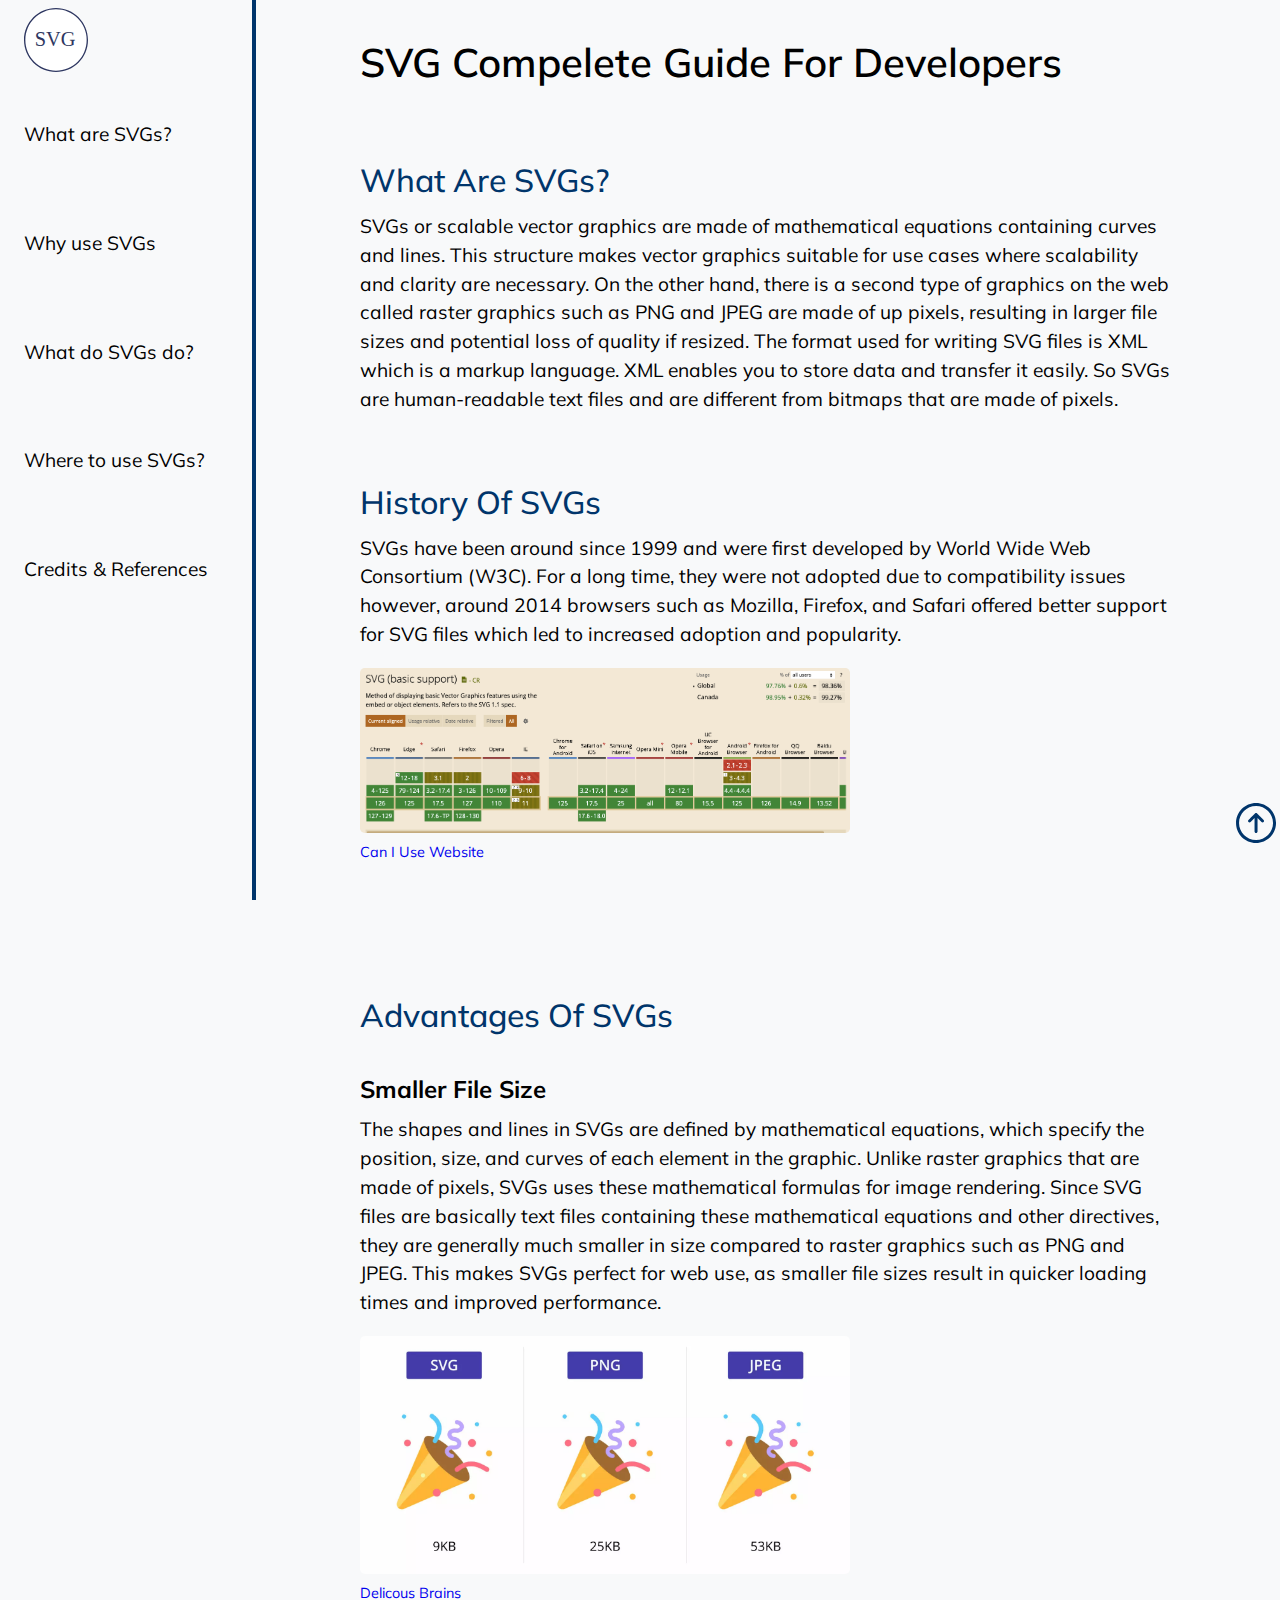
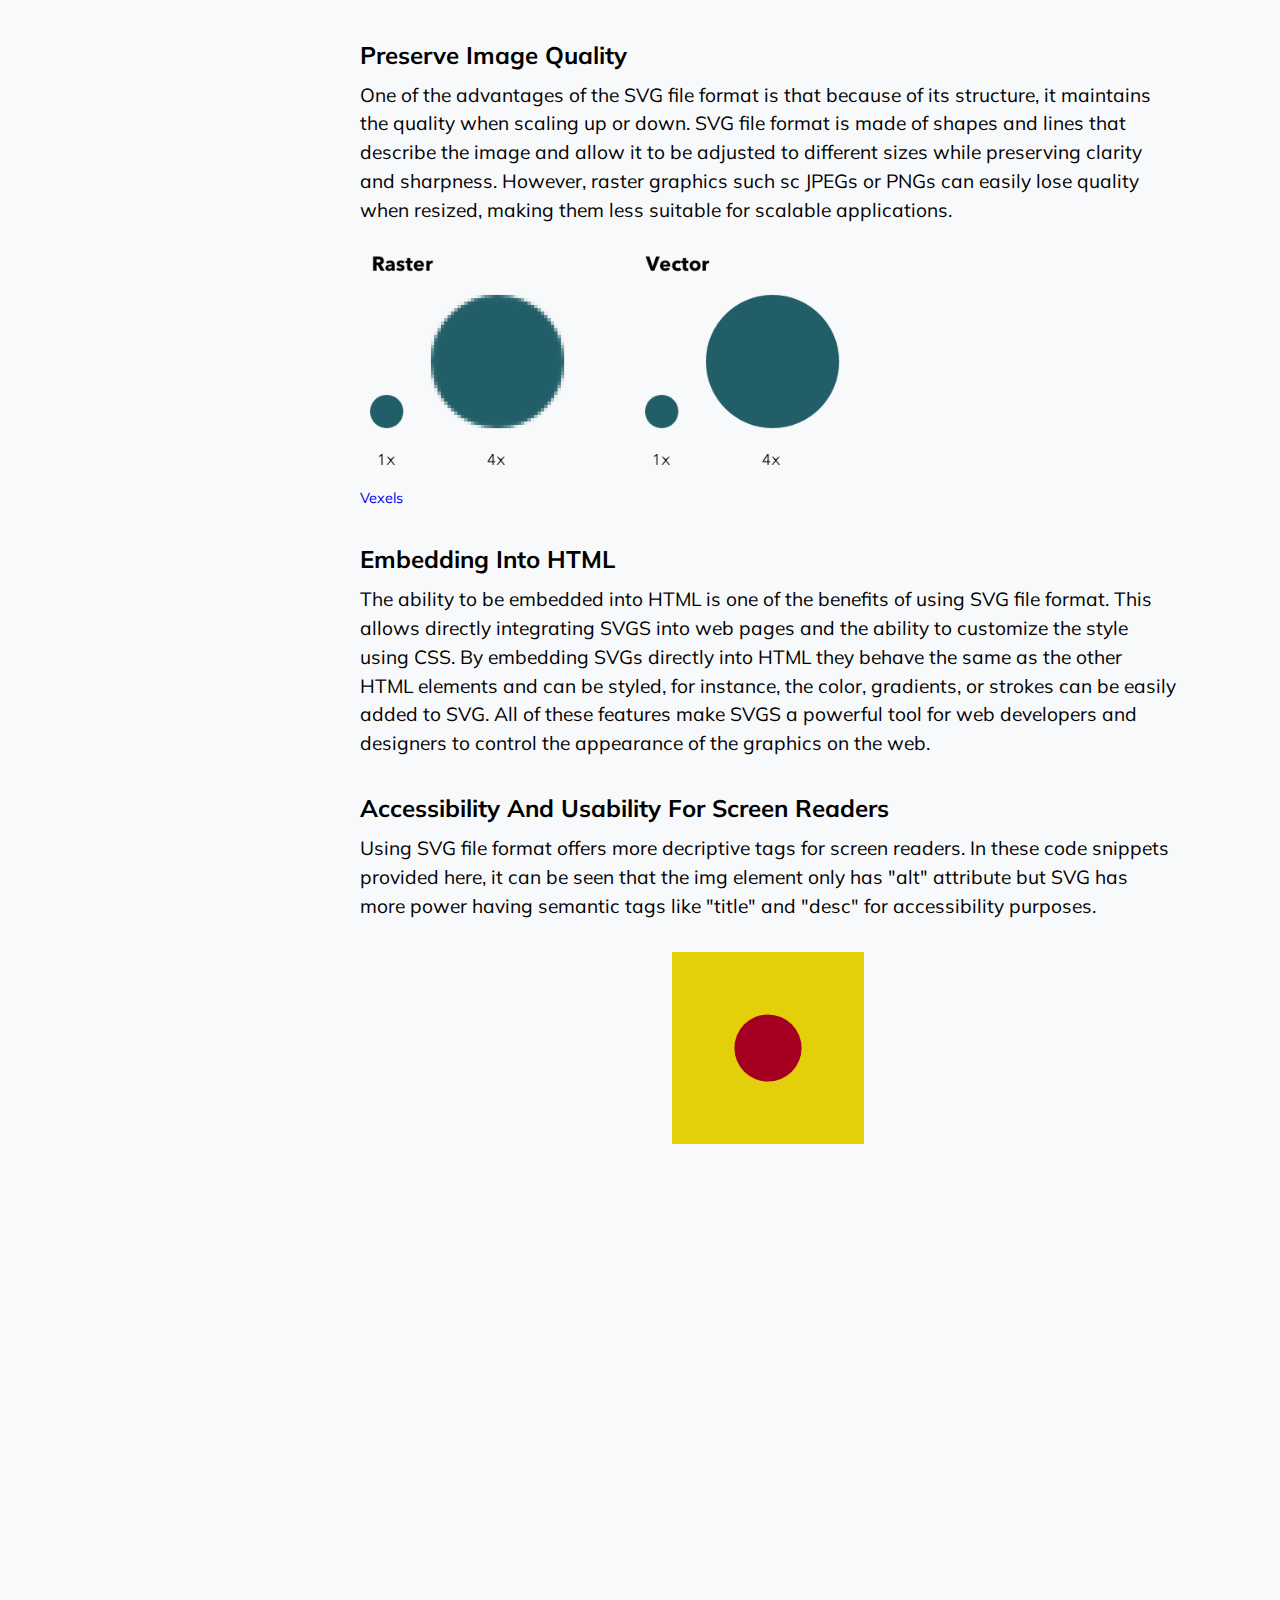
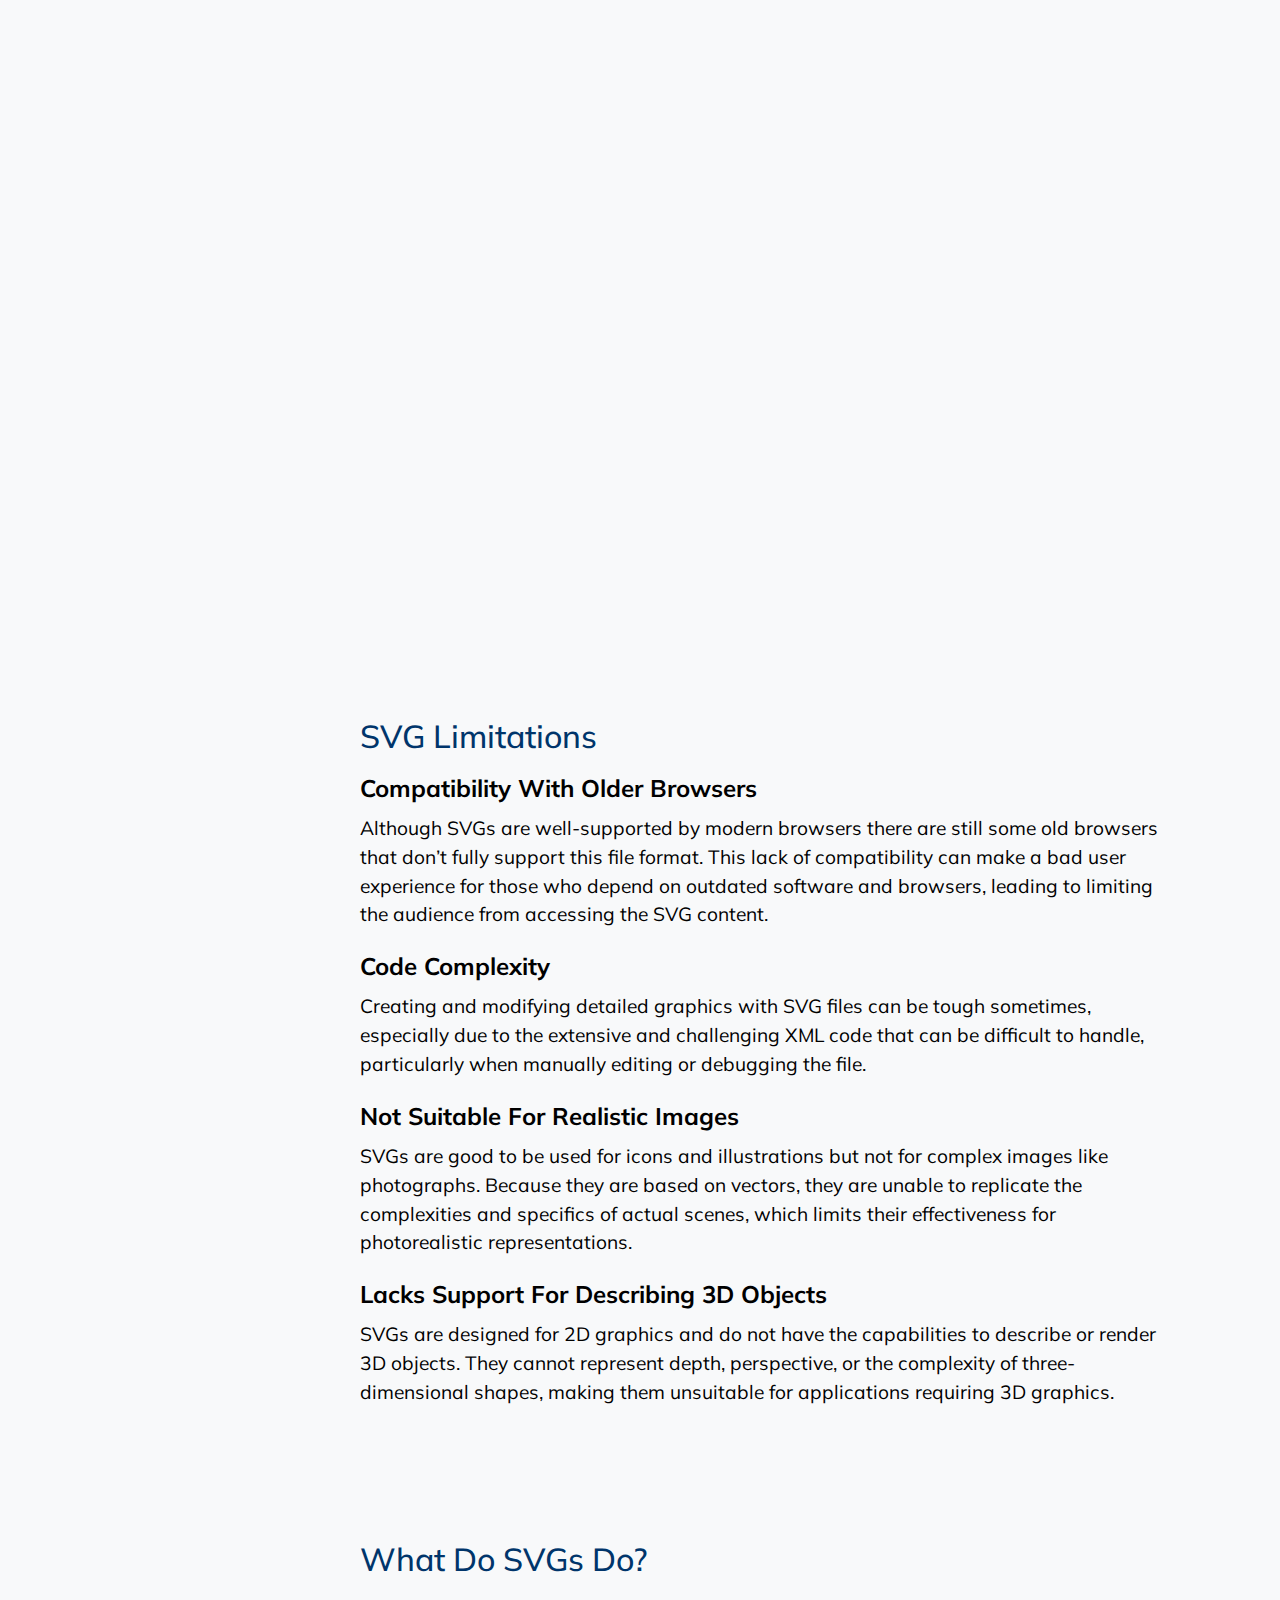
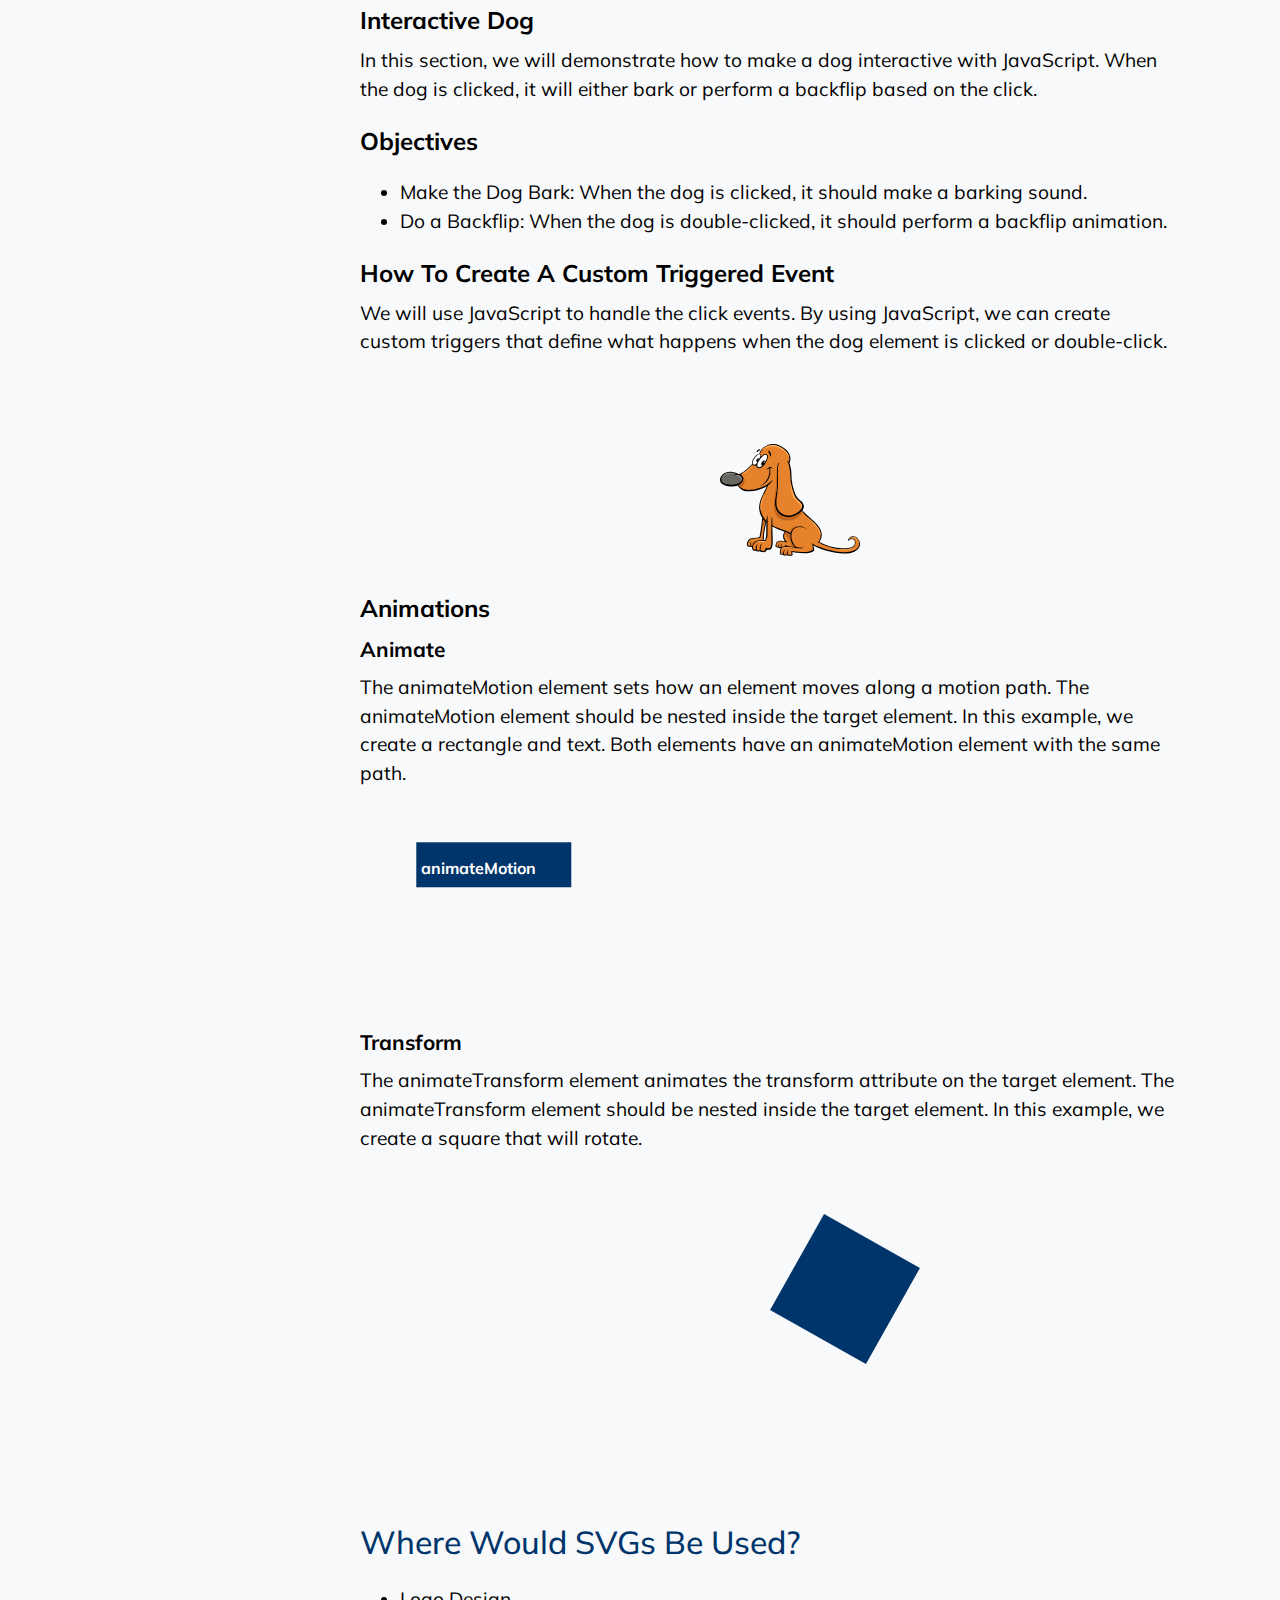
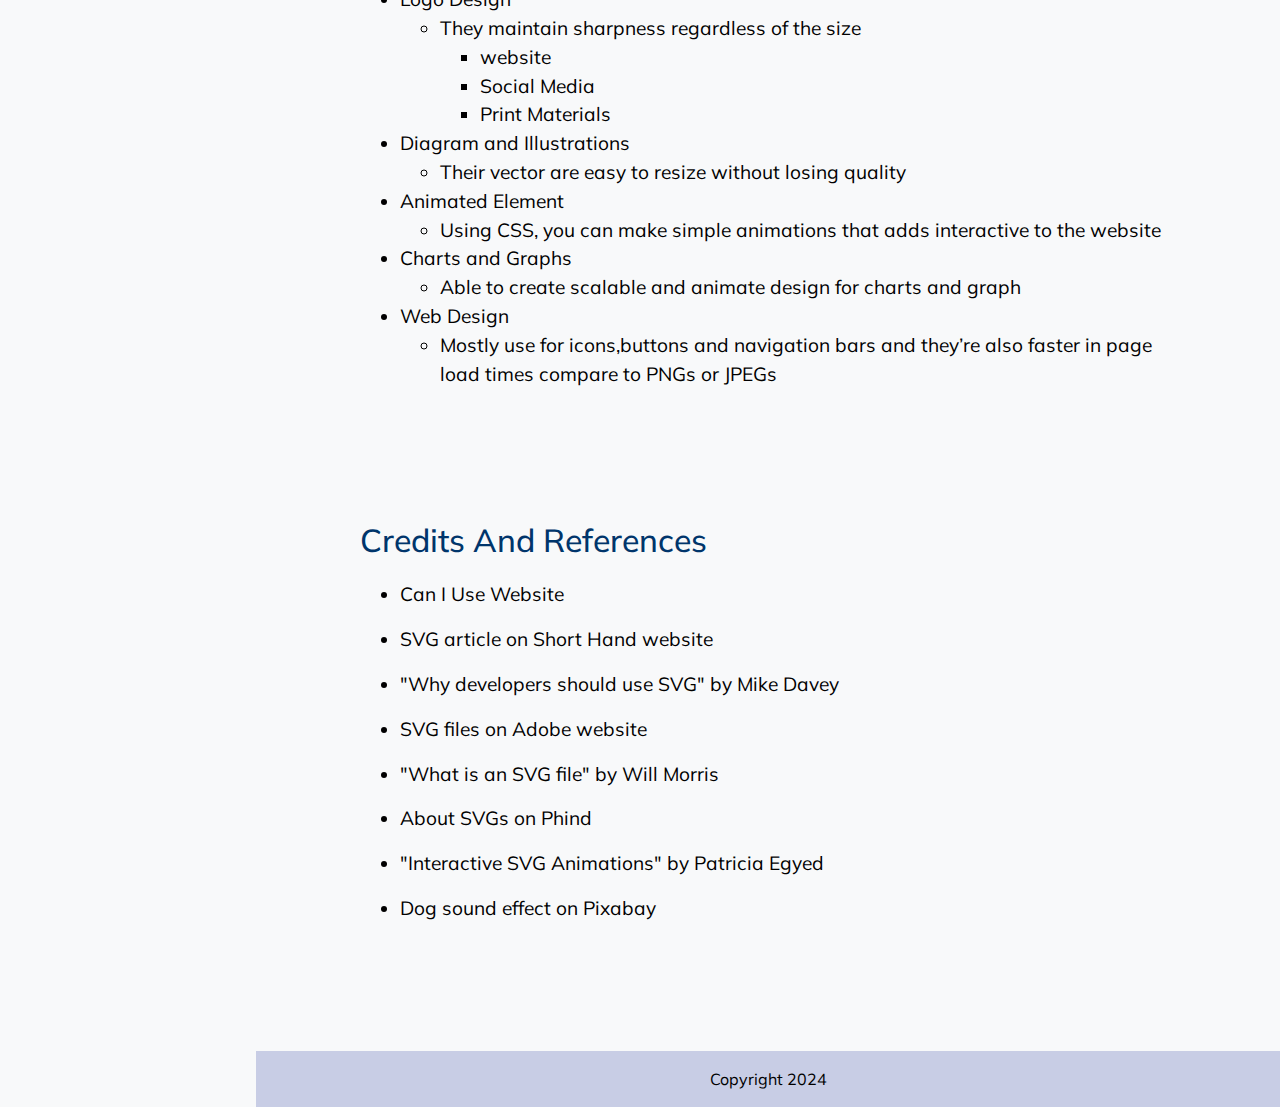
==== commit 046275d4: "Merge pull request #30 from HawHawTan/semantic-html" ====
--- a/index.html
+++ b/index.html
@@ -10,14 +10,45 @@
             rel="stylesheet"
         />
         <title>Document</title>
+        <link rel="stylesheet" href="normalize-fwd.css" />
         <link rel="stylesheet" href="style.css" />
         <script defer src="script.js"></script>
     </head>
     <body>
         <div class="body-wrapper">
-            <section class="side-bar">
-                <img src="media/logo.png" alt="svg logo" id="logo" />
-                <nav>
+            <header id="header">
+                <img src="media/svg-v1.svg" alt="svg logo" id="logo" />
+                <div class="menu">
+                    <svg
+                        class="menu close-menu"
+                        clip-rule="evenodd"
+                        fill-rule="evenodd"
+                        stroke-linejoin="round"
+                        stroke-miterlimit="2"
+                        viewBox="0 0 24 24"
+                        xmlns="http://www.w3.org/2000/svg"
+                    >
+                        <path
+                            d="m12 10.93 5.719-5.72c.146-.146.339-.219.531-.219.404 0 .75.324.75.749 0 .193-.073.385-.219.532l-5.72 5.719 5.719 5.719c.147.147.22.339.22.531 0 .427-.349.75-.75.75-.192 0-.385-.073-.531-.219l-5.719-5.719-5.719 5.719c-.146.146-.339.219-.531.219-.401 0-.75-.323-.75-.75 0-.192.073-.384.22-.531l5.719-5.719-5.72-5.719c-.146-.147-.219-.339-.219-.532 0-.425.346-.749.75-.749.192 0 .385.073.531.219z"
+                        />
+                    </svg>
+                    <svg
+                        class="menu hamburger-menu"
+                        clip-rule="evenodd"
+                        fill-rule="evenodd"
+                        stroke-linejoin="round"
+                        stroke-miterlimit="2"
+                        viewBox="0 0 24 24"
+                        xmlns="http://www.w3.org/2000/svg"
+                    >
+                        <path
+                            d="m22 16.75c0-.414-.336-.75-.75-.75h-18.5c-.414 0-.75.336-.75.75s.336.75.75.75h18.5c.414 0 .75-.336.75-.75zm0-5c0-.414-.336-.75-.75-.75h-18.5c-.414 0-.75.336-.75.75s.336.75.75.75h18.5c.414 0 .75-.336.75-.75zm0-5c0-.414-.336-.75-.75-.75h-18.5c-.414 0-.75.336-.75.75s.336.75.75.75h18.5c.414 0 .75-.336.75-.75z"
+                            fill-rule="nonzero"
+                        />
+                    </svg>
+                </div>
+
+                <nav class="nav-list">
                     <ul>
                         <li>
                             <a href="#svg-intro" class="menu-link"
@@ -46,432 +77,582 @@
                         </li>
                     </ul>
                 </nav>
-            </section>
+            </header>
 
             <main>
-                <h1>SVG Compelete Guide for Developers</h1>
-                <section class="section svg-intro" id="svg-intro">
-                    <article>
-                        <h2>What are SVGs?</h2>
-                        <p>
-                            SVGs or scalable vector graphics are made of
-                            mathematical equations containing curves and lines.
-                            This structure makes vector graphics suitable for
-                            use cases where scalability and clarity are
-                            necessary. On the other hand, there is a second type
-                            of graphics on the web called raster graphics such
-                            as PNG and JPEG are made of up pixels, resulting in
-                            larger file sizes and potential loss of quality if
-                            resized. The format used for writing SVG files is
-                            XML which is a markup language. XML enables you to
-                            store data and transfer it easily. So SVGs are
-                            human-readable text files and are different from
-                            bitmaps that are made of pixels.
-                        </p>
-                    </article>
-                    <article>
-                        <h2>History of SVGs</h2>
-                        <p>
-                            SVGs have been around since 1999 and were first
-                            developed by World Wide Web Consortium (W3C). For a
-                            long time, they were not adopted due to
-                            compatibility issues however, around 2014 browsers
-                            such as Mozilla, Firefox, and Safari offered better
-                            support for SVG files which led to increased
-                            adoption and popularity.
-                        </p>
-                        <figure>
-                            <img
-                                src="media/svg-support.png"
-                                alt="browsers support for svg files"
-                            />
-                            <figcaption>
-                                <a href="https://caniuse.com/?search=svg"
-                                    >Can I Use Website</a
-                                >
-                            </figcaption>
-                        </figure>
-                    </article>
-                </section>
-                <section class="section svg-pros-cons" id="svg-pros-cons">
-                    <article class="advantages">
-                        <h2>Advantages of SVGs</h2>
-                        <section>
-                            <h3>smaller file size</h3>
+                <div class="main-wrapper">
+                    <h1 id="main-heading">
+                        SVG Compelete Guide for Developers
+                    </h1>
+                    <section class="section svg-intro" id="svg-intro">
+                        <article>
+                            <h2>What are SVGs?</h2>
                             <p>
-                                The shapes and lines in SVGs are defined by
-                                mathematical equations, which specify the
-                                position, size, and curves of each element in
-                                the graphic. Unlike raster graphics that are
-                                made of pixels, SVGs uses these mathematical
-                                formulas for image rendering. Since SVG files
-                                are basically text files containing these
-                                mathematical equations and other directives,
-                                they are generally much smaller in size compared
-                                to raster graphics such as PNG and JPEG. This
-                                makes SVGs perfect for web use, as smaller file
-                                sizes result in quicker loading times and
-                                improved performance.
+                                SVGs or scalable vector graphics are made of
+                                mathematical equations containing curves and
+                                lines. This structure makes vector graphics
+                                suitable for use cases where scalability and
+                                clarity are necessary. On the other hand, there
+                                is a second type of graphics on the web called
+                                raster graphics such as PNG and JPEG are made of
+                                up pixels, resulting in larger file sizes and
+                                potential loss of quality if resized. The format
+                                used for writing SVG files is XML which is a
+                                markup language. XML enables you to store data
+                                and transfer it easily. So SVGs are
+                                human-readable text files and are different from
+                                bitmaps that are made of pixels.
                             </p>
-
-                            <figure>
-                                <img src="" alt="" />
-                                <figcaption></figcaption>
-                            </figure>
-                        </section>
-                        <section>
-                            <h3>preserve image quality</h3>
+                        </article>
+                        <article>
+                            <h2>History of SVGs</h2>
                             <p>
-                                One of the advantages of the SVG file format is
-                                that because of its structure, it maintains the
-                                quality when scaling up or down. SVG file format
-                                is made of shapes and lines that describe the
-                                image and allow it to be adjusted to different
-                                sizes while preserving clarity and sharpness.
-                                However, raster graphics such sc JPEGs or PNGs
-                                can easily lose quality when resized, making
-                                them less suitable for scalable applications.
+                                SVGs have been around since 1999 and were first
+                                developed by World Wide Web Consortium (W3C).
+                                For a long time, they were not adopted due to
+                                compatibility issues however, around 2014
+                                browsers such as Mozilla, Firefox, and Safari
+                                offered better support for SVG files which led
+                                to increased adoption and popularity.
                             </p>
                             <figure>
                                 <img
-                                    src="media/svg-quality.png"
-                                    alt="difference between raster graphics and vector graphics"
+                                    src="media/svg-support.png"
+                                    alt="browsers support for svg files"
                                 />
                                 <figcaption>
-                                    <a
-                                        href="https://www.vexels.com/blog/getting-started-guide-to-vexels-graphics/"
-                                        >Vexels</a
+                                    <a href="https://caniuse.com/?search=svg"
+                                        >Can I Use Website</a
                                     >
                                 </figcaption>
                             </figure>
-                        </section>
-                        <section>
-                            <h3>embedding into HTML</h3>
-                            <p>
-                                The ability to be embedded into HTML is one of
-                                the benefits of using SVG file format. This
-                                allows directly integrating SVGS into web pages
-                                and the ability to customize the style using
-                                CSS. By embedding SVGs directly into HTML they
-                                behave the same as the other HTML elements and
-                                can be styled, for instance, the color,
-                                gradients, or strokes can be easily added to
-                                SVG. All of these features make SVGS a powerful
-                                tool for web developers and designers to control
-                                the appearance of the graphics on the web.
-                            </p>
-                        </section>
-                    </article>
-                    <article class="disadvantages">
-                        <h2>SVG Limitations</h2>
-                        <section>
-                            <h3>Compatibility with older browsers</h3>
-                            <p>
-                                Although SVGs are well-supported by modern
-                                browsers there are still some old browsers that
-                                don’t fully support this file format. This lack
-                                of compatibility can make a bad user experience
-                                for those who depend on outdated software and
-                                browsers, leading to limiting the audience from
-                                accessing the SVG content.
-                            </p>
-                        </section>
-                        <section>
-                            <h3>Code Complexity</h3>
-                            <p>
-                                Creating and modifying detailed graphics with
-                                SVG files can be tough sometimes, especially due
-                                to the extensive and challenging XML code that
-                                can be difficult to handle, particularly when
-                                manually editing or debugging the file.
-                            </p>
-                        </section>
-                        <section>
-                            <h3>Not suitable for realistic images</h3>
-                            <p>
-                                SVGs are good to be used for icons and
-                                illustrations but not for complex images like
-                                photographs. Because they are based on vectors,
-                                they are unable to replicate the complexities
-                                and specifics of actual scenes, which limits
-                                their effectiveness for photorealistic
-                                representations.
-                            </p>
-                        </section>
-                        <section>
-                            <h3>Lacks support for describing 3D objects</h3>
-                            <p>
-                                SVGs are designed for 2D graphics and do not
-                                have the capabilities to describe or render 3D
-                                objects. They cannot represent depth,
-                                perspective, or the complexity of
-                                three-dimensional shapes, making them unsuitable
-                                for applications requiring 3D graphics.
-                            </p>
-                        </section>
-                    </article>
-                </section>
-                <section class="section svg-capabilities" id="svg-capabilities">
-                    <h2>What do SVGs do?</h2>
-                    <p></p>
-          <!-- Doggo -->
-          <section id="section-doggo">
-            <h3>Interactive SVG</h3>
-            <section>
-              <h3>Interactive Dog</h3>
-              <p>
-                In this section, we will demonstrate how to make a dog
-                interactive with JavaScript. When the dog is clicked, it will
-                either bark or perform a backflip based on the click.
-              </p>
-
-              <h3>Objectives</h3>
-              <ul>
-                <li>
-                  Make the Dog Bark: When the dog is clicked, it should make a
-                  barking sound.
-                </li>
-                <li>
-                  Do a Backflip: When the dog is double-clicked, it should
-                  perform a backflip animation.
-                </li>
-              </ul>
-
-              <h3>How to Create a Custom Triggered Event</h3>
-              <p>
-                We will use JavaScript to handle the click events. By using
-                JavaScript, we hhhhcan create custom triggers that define what
-                happens when the dog element is clicked or double-click.
-              </p>
-            </section>
-            <div id="box">Woof Woof Woof</div>
-            <audio id="audio" src="media/dog-bark.mp3"></audio>
-            <svg
-              id="doggo"
-              class="doggo"
-              data-name="Layer 1"
-              xmlns="http://www.w3.org/2000/svg"
-              viewBox="0 0 2624.54 2097.13"
-            >
-              <defs>
-                <style>
-                  .cls-2,
-                  .cls-3,
-                  .cls-4,
-                  .cls-5,
-                  .cls-6,
-                  .cls-7 {
-                    stroke-width: 0;
-                  }
-                  .cls-2 {
-                    fill: #ffaa54;
-                  }
-                  .cls-3 {
-                    fill: #000;
-                  }
-                  .cls-4 {
-                    fill: #8d8b85;
-                  }
-                  .cls-5 {
-                    fill: #e6822b;
-                  }
-                  .cls-6 {
-                    fill: #fff;
-                  }
-                  .cls-7 {
-                    fill: #c0631c;
-                  }
-                </style>
-              </defs>
-              <path
-                class="cls-3"
-                d="M2586.21 1775.74c-44.22-48.3-109.84-57.27-152.75-23.9-37.41 29.1-42.04 79.78-30.37 66.38 11.67-13.39 43.97-39.8 73.56-34.73 70.08 11.99 59.68 88.9 34.64 118.97-15.93 19.12-40.97 30.14-63.92 36.97-53.01 15.79-110.67 16.12-165.51 14.53-63.66-1.85-126.95-8.44-188.19-26.65-45.43-13.52-164.22-49.7-226.77-96.35 35.52-39.64 43.36-117.84 39.68-147.71-7.6-62.08-38.62-118.59-78.22-165.04-84.94-99.68-192.58-177.69-282.71-272.59 11.94-16.39 20.86-34.53 24.71-54.57 14.03-73.15-42.35-113.84-91.95-155.18-49.76-41.48-72.56-109.21-92.39-168.84-21.1-63.46-35.84-129.61-41.79-196.2-6.04-67.5-1.88-109.98-9.76-177.36-3.31-28.29-18.27-100.06-32.21-133.07 14.43-33.46 38.85-101.33-13.85-191.75-40.44-69.36-117.04-115.62-189.6-147.22-55.79-24.31-134.8-31.74-201.91-2.07-94.42 41.75-145.28 101.93-157.99 163.88-41.29 3.97-91.87 58.13-113.4 92.95-16.89 27.32-32.5 65.98-24.36 97.77-19.51 21.77-41.08 42.21-63.15 63.93-24.33 23.96-50.33 47.72-78.31 67.36-30.83 21.63-65.45 51.42-103.9 57.97-5.39-1.2-10.85-2.11-16.35-2.54-13.71-9.07-59.1-32.06-130.95-39.24-55.73-5.57-112.92 9.76-155.4 47.29C20.59 597.45-4.73 638.06.73 682.75c4.21 34.48 26.94 59.63 55.34 76.14 40.62 23.63 89.54 35.08 138.89 37.18 42.09 1.8 98.84-5.22 136.63-17.72 16.26 32.76 52.32 65.76 83.23 82.55 40.78 22.16 89.07 28 134.6 27.15 139.64-2.61 262.11-55.82 327.99-95.52-20.45 49.17-59.05 121.35-84.78 176.74-28.73 61.82-51.57 128.14-58.09 196.59-5.74 60.25 8.32 120.78 32.04 175.85 7.37 17.09 15.85 33.17 25.26 48.47-3.38 30.03-34.56 321.03-54.41 357.79-4.28 7.94-124.53 12.98-151.61 19.39-34.43 8.16-46.94 22.45-64.22 53.05-13.38 23.67-24.03 53.23-16.16 80.43 7.99 27.51 39.64 32.66 63.63 25.24 10.29 4.95 21.08 6.93 32.34 6.44-1.91 16.27-.82 32.44 6.2 45.53 12.73 23.76 38.94 26.16 61.91 18.42 5.66 24.45 59.57 21.14 81.08 16.61 5.53 7.1 13.97 11.71 26.8 13.24 27.36 3.28 58.11 6.79 81.21-11.04 7.42-5.72 13.48-20.95 17.13-29.68 19.23-1.46 40.56-1.24 53.43-2.92 21.91-2.89 33.66-19.02 41.89-37.8 20.79-47.44 18.02-110.32 17.24-160.7-1.02-66.77-5.53-194.53-5.53-237.14 33.25 24.94 139.75 64.65 176.88 78.74 17.53 6.65 35.14 13.05 52.76 19.47-25.65 27.04-34.09 70.66-27.99 106.43 3.76 22.03 15.62 52.96 34.35 72.83-37.51-7.23-75.96-11.39-114.41-7.26-49.44 5.32-65.47 55.07-64.43 101.84.28 12.93 34.56 25.7 49.88 20.79 7.62 14.08 27.47 19.08 40.86 9.64.58.88 1.22 1.68 1.92 2.36 1.82 2.24 3.56 4.04 6.03 5.48-16.6 35.54-21.8 81.26-14.52 105.17 4.21 13.84 41 16.73 57.48 13.48.17.47.25 1.05.44 1.49 9.1 21.35 60.54 17.27 79.86 6.61 11.86 14.81 77.8 19.57 96.04.26 2.72-2.89 7.27-31.17-7.64-54.24 25.31-1.88 76.56 7.48 103.04 11.42 58.31 8.67 115.12 11.38 174.15 6.69 40.6-3.23 111.06-14.7 135.73-52.23 12.22-18.59-12.69-86.28-15.55-96.79 51.92 37.58 161.69 75.27 199.41 86.47 71.39 21.21 143.56 41.79 216.96 54.8 119.68 21.23 262.17 23.06 364-25.78 44.16-21.17 80.12-56.76 92.49-104.96 11.73-45.69-2.85-99.71-34.29-134.06Zm-1740.6 24.43c-.61.7-1.09 1.44-1.56 2.22-7.5.88-15.27 1.51-23.29 1.95 3.77-23.96.95-49.83 2.37-74.04 1.84-31.22 6.04-62.27 10.25-93.25 7.32-53.95 24.61-109.27 29.29-163.82 2.24 1.93 4.37 3.95 6.66 5.83-1.92 50.8-1.01 101.98-1.53 151.65-.4 37.37-1.68 74.85-6.39 111.95-1.87 14.71-4.76 29.28-9.26 43.41-1.54 4.86-4.01 9.7-6.53 14.11Z"
-              />
-              <path
-                class="cls-3"
-                d="M840.08 1810.96c-.05.06-.07.11-.12.17.01-.02.05-.05.08-.07.02-.02.03-.07.05-.1ZM839.85 1811.27s.06-.08.11-.14c-.03.04-.06.1-.11.14ZM839.45 1812.05c.15-.26.21-.53.4-.78-.66.88-.79 1.37-.4.78Z"
-              />
-              <path
-                class="cls-6"
-                d="M612.11 349.58c.82-18.9 9.82-37.54 18.38-53.92 15.4-29.43 37.8-56.54 63.01-78.1 13.92-11.9 33.97-27.95 52.96-22.74 29.6 8.12 1.11 61.57-16.43 92.23-14.67 20.35-27.59 42-37.55 64.97-12.22 16.52-27.45 35-44.12 36.59-29.57 2.8-37.04-20.91-36.25-39.04ZM805.57 224.37c23.76-21.44 66.37-32.66 74.08.08 12.5 53-46.53 133.01-85.84 178.53-18.95 21.94-45.01 41.05-74.76 29.27-27.31-10.82-20.71-43.02-13.37-64.74 17.43-51.59 59.93-107.07 99.89-143.14Z"
-              />
-              <path
-                d="M138.31 756.57c-51.8-10.41-127.75-40.71-113.52-106.42 11.87-54.85 62.56-92.74 114.04-105.67 53.16-13.34 116.22-2.91 170.28 17.53-43.17 11.79-51.94 35.07-45.93 32.04 47.12-23.76 134.26-7.95 146.9 51.25 7.37 34.48-21.37 66.25-47.49 83.4-62.53 41.04-153.45 42.09-224.28 27.87Z"
-                style="stroke-width: 0; fill: #696761"
-              />
-              <path
-                class="cls-4"
-                d="M159.38 561.82c46.74-8.8 94.34-7.04 140.57-3.11-51.93-18.21-110.94-26.81-161.13-14.22-46.37 11.63-91.99 43.59-109.3 89.88 24.51-41.1 80.6-63.26 129.85-72.55ZM398.48 694.09c9.78-14.54 15.34-31.31 11.61-48.79-11.92-55.83-90.04-73.04-138.43-54.9 69.36.51 134.61 39.31 126.82 103.69Z"
-              />
-              <path
-                class="cls-5"
-                d="M615.85 1880.24c-3.93 9.54-7.95 20.95-10.89 32.95-8.84 1.25-17.45.33-26.02-1.94-4.92-27.63 4.64-57.59 6.31-85.06.24-3.93-16.07 8.75-21.61 84.29-25.23.7-44.11-2.08-42.99-33.27.95-26.62 22.36-61.92 40.21-80.72 24.81-26.11 186.13-27.86 190.17-34.33 31.17-49.88 55.84-339.07 56.17-348.88 13.09 17.99 27.79 34.64 44.19 50.02-19.41 54.07-26.04 117.02-35.84 172.81-4.93 28.03-18.29 142.31-11.94 168.98-72.59 2.47-156.72-.4-187.77 75.16ZM1135.54 1928.48c-3.12 8.31-33.44 3.7-34.29-3.12-3.12-24.94 5.19-45.72 15.49-66.44 1.71-3.44-23.8 9.29-28.5 67-13.7-4.35-35.36-3.22-32.81-19.03 2.73-16.9 3.13-32.43 10.93-48.13 11.39-22.92 36.21-28.41 59.54-28.97 50.39-1.23 99.54 7.18 148.83 17.92 17.72 3.86-42.54-18.99-64.71-76.68-15.48-40.31-9.02-85.71 15.92-121.05 9.86 3.61 72.74 33.26 91.94 48.29-3.18 31.18-.26 63.36 5.92 93.46 10.35 50.61 35.09 110.58 78.71 141.1-2.23-.3-143.32-15.77-176.78-32.51-4.17-2.08-9.27 3.33-6.99 7.35 1.96 3.44 3.05 6.41 6.1 9.07-27.99-.72-55.92 9.39-69.43 21.16-12.6-13.58 7.36-56.7 9.73-69.64.68-3.71-27.16 23.99-29.6 60.22Z"
-              />
-              <path
-                class="cls-5"
-                d="M2601.67 1828.21c-13.03-44.3-60.55-85.43-107.94-83.64-33.72 1.27-68.59 19.74-78.24 49.17 46.03-43.98 131.24-21.12 125.21 57.18-3.79 49.22-22.16 76.1-57.08 93.55-53.8 26.87-117.82 30.9-176.97 30.48-70.53-.5-150.28-11.02-218.2-30.85-54.43-15.89-188.09-60.27-232.68-102.26-10.48 15.98-32.65 22.21-28.14 17.02 44.83-51.67 73.48-126.87 55.81-196.44-15.93-62.79-57.18-115.52-100.75-161.99-47.44-50.58-100.6-95.15-151.71-141.85-33.47-30.56-70.03-63.1-93.03-103.08-23.32 27.8-55.06 50.07-84.65 67.05-60.27 34.61-126.99 59.78-197.68 49.5-71.07-10.32-143.76-46.01-183.94-107.72-80.35-123.41-24.31-277.54-10.13-411.12 9.75-91.82 4.36-184.85 7.88-277 2.25-58.61-7.91-126.81 11.32-183.77 15.5-45.93 33.5-42.86 31.56-39.53-34.28 58.73-26.33 134.27-27.12 199.72-.93 76.61 1.97 153.26.42 229.86-1.43 71.11-12.42 140.34-20.85 210.81-10.55 88.2-19.19 194.48 43.45 267.33 55.29 64.3 151.65 95.57 234.08 73.95 61.66-16.17 137.16-55.15 174.41-108.4 23.17-33.1 30.46-73.4 5.14-108.32-17.3-23.87-40.6-40.98-62.26-60.53-59.04-53.28-87.68-137.32-106.55-212.53-11.18-44.53-22.73-89.77-27.65-135.48-5.01-46.43-5.9-93.04-8.4-139.63-3.53-65.67-20.6-184.23-54.76-252.93-3.84-7.75 16.69-1.98 29.19 23.37 19.26-57.12 4.97-124.62-25.42-167.86-41.28-58.75-102.47-102.49-168.94-129.09-51.62-20.64-130.52-36.04-197.16-7.54-65.22 27.9-131.24 75.85-151.72 146.91 24.87 6.74 28.17 33.6 16.34 61.41 17.63-20.47 37.98-40.84 62.94-49.41 53.81-18.49 75.77 14.75 68.53 56.48-7.23 41.72-18.9 69.31-41.93 105.04-20.69 32.12-44.79 72.8-79.74 91.47-26.09 13.96-62.94 14.27-82.93-11.03-9.92-12.54-12.49-27.45-11.1-42.46-43.04 36.66-70.46.23-74.39-7.5-20.98 31.98-53.68 60.65-81.27 86.22-22.94 21.27-47.23 40.65-72.99 58.36-13.83 9.53-43.05 31.63-69.97 41.1 11 5.41 21.31 12.6 30.35 21.85 68.85 70.51 6.06 145.72-64.19 177.73 30.9 36.2 64.77 67.35 113.42 78.69 36.35 8.47 74.15 13.36 111.39 10.06 100.42-8.9 209.37-46.06 281.16-84.06 68.1-36.06 125.03-100.13 129.22-106.42 5.07-7.6-20.27 70.1-81.08 102.19-10.47 31.42-39.75 91.64-56.58 126.69-36.02 74.97-77.62 156.79-86.28 239.28-7.27 69.22 5.79 139.09 37.66 201.07 14.89 28.95 32.13 56.85 53.05 81.88 6.96 8.32 13.8 16.41 20.2 25.16.35.48.63.96.96 1.44 5.87-97.13 20.82-107.2 20.88-103.55 1.62 94.74.33 316.68-.46 344.17-2.08 72.74-23.9 124.7-35.33 129.89-11.43 5.2-125.75-4.5-176.73 17.83-36.93 16.16-62.29 53.58-62.29 119.34 0 20.79 35.34 25.98 51.25 18.62-.14-37.14 10.02-72.6 31.36-104.92 1.51-2.28 5-.08 4.05 2.33-13.32 33.98-20.14 99.54-12.75 114.57 7.39 15.03 37.3 8.87 50.8 3.67 2.5-22.62 11.44-73.78 17.66-93.53 6.24-19.74 21.83-29.09 18.87-19.35-2.07 6.81-17.83 78.59-17.4 98.31.41 19.7 8.12 25.96 22.1 27.25 16.94 1.57 43.08 7.1 58-3.82 6.91-5.06 17.15-41.05 19.23-55.59 2.08-14.55 9.36 2.07 8.97 14.38 21.16-.88 52.92-.82 62.33-7.26 12.13-8.32 21.19-14.43 28.46-57.05 9.76-57.16 3.4-101.22 2.08-158.98-1.48-65.04 5.07-312.69 5.2-367.88.04-13.74 17.67 23.9 15.73 157.24 23.76 22.55 174.33 77.83 211.31 90.87 31.72 11.18 87.83 31.43 128.26 56.32 5.12-21.85 13.82-42.72 27.3-61.4 58.52-80.99 208.3-89.59 271.29-8.88 1.64 2.09-1.6 4.22-3.29 2.33-60.13-66.83-213.28-60.87-258.07 22.74-49.66 92.69-8.72 251.09 79.5 312.01 40.01 4.48 80 7.45 120.35 9.89 2.8.17 2.71 4.42.03 4.8-105.22 14.85-210.81-25.21-316.42-22.39-37.51 1-75.15 6.31-91.02 34.06-12.47 21.82-18.71 80-14.31 89.2 4.4 9.19 28.26 10.16 41.7 7.3 2.74-53.91 32.88-90.28 31.72-81.96-4.08 29.31-17.55 74.82-8.85 87.53 8.71 12.7 43.25 7.04 54.7.83-.99-22.82 6.17-51.76 10.38-68.61 4.15-16.63 12.83-16.6 12.47-14.55-3.97 22.75-10.39 78.98-3.58 89.09 6.8 10.11 65.93 8.59 66.92-7.09.99-15.69-4.07-29.46-11.28-44.68-6.34-13.41 61.17-7.39 83.11-4.54 40.37 5.24 80.27 10.7 121.08 9.96 58.37-1.06 121.03-1.65 175.36-25.78 12.48-5.54 35.26-14.59 32.76-32.23-1.9-13.34-20.26-93.9-11.03-109.04 1.77-2.92 8.06 6.91 10.44 17.91 45.41 30.56 122.29 55.43 177.39 73.2 57.79 18.63 114.49 34.61 173.54 48.83 114.33 27.55 238.22 44.75 354.89 18.63 95.09-21.29 184.37-79.84 152.09-189.61Z"
-              />
-              <path
-                class="cls-2"
-                d="M1049.64 58.48c67.33 17.15 140.28 61.91 187.92 113.2 23.74 25.54 47.83 59.36 61.75 95.51-3.11-35.35-15.36-69.37-33.32-94.93-41.28-58.75-102.47-102.49-168.94-129.09-51.62-20.64-130.52-36.04-197.16-7.54-46.65 19.96-93.61 50.23-124.11 91.81 86.25-71.58 166.52-96.31 273.87-68.97ZM1322.68 678.95c-1.1 39.02-1.21 78.03 1.8 116.96 6.39 82.85 18.56 176.89 76.66 241.01 38.99 43.04 96.74 79.99 113.63 138.7 4.7 16.37 6.24 31.44 5.24 45.55 20.47-32.1 25.87-70.12 1.81-103.29-17.3-23.87-40.6-40.98-62.26-60.53-59.04-53.28-87.68-137.32-106.55-212.53-11.18-44.53-22.73-89.77-27.65-135.48-1.09-10.12-1.92-20.25-2.68-30.38ZM597.27 398.67c-20.67 27.16-48.6 51.8-72.66 74.1-22.94 21.27-47.23 40.65-72.99 58.36-9.37 6.45-25.81 18.6-43.79 28.77 64.75-8.55 156.08-71.78 189.44-161.24ZM855.99 1818.33c-11.43 5.2-125.75-4.5-176.73 17.83-9.52 4.16-18.24 9.77-25.98 16.87 8.65-5.21 18.61-9.16 30.26-11.43 25.95-5.08 52.72-6.5 79.11-5.11 22.24 1.18 45.23 4.29 67.45 1.49 41.01-5.18 49.69-38.43 51.02-73.46-7.82 30.88-18.31 50.72-25.13 53.82ZM2305.6 1990.8c56.33 1.2 126.88-5.45 178.5-34 23.77-13.14 36.06-35.16 44.83-56.63-9.47 19.98-24.4 33.86-45.3 44.31-53.8 26.87-117.82 30.9-176.97 30.48-70.53-.5-150.28-11.02-218.2-30.85-7.16-2.09-15.72-4.69-25.24-7.69 66.74 31.58 170.92 52.87 242.4 54.39ZM1800.14 1554.29c31.76 38.66 72.44 106.68 88.35 159.51.76-17.18-.76-34.44-5.06-51.37-15.93-62.79-57.18-115.52-100.75-161.99-44.4-47.34-93.8-89.44-141.85-132.93 23.58 31.81 99.39 113.82 159.32 186.78ZM2488.91 1758.55c50.72 5.28 107.18 37.57 118.83 100.65-.93-9.85-2.89-20.16-6.08-30.99-13.03-44.3-60.55-85.43-107.94-83.64-20.5.77-41.41 7.94-56.83 20.04 16.11-6.13 34.71-7.86 52.01-6.05ZM1415.39 1947.48c-57.36-8.11-114.77-19.23-172.2-17.7-37.51 1-75.15 6.31-91.02 34.06-1.02 1.78-1.98 3.89-2.91 6.1 25.57-17.62 65.63-24.4 89.33-24.26 58.97.34 117.92 2.33 176.8 1.8ZM829.27 932.32c-31.44 65.61-62.83 135.52-70.23 205.94-4.89 46.63-.53 93.55 12.56 138.16-7.83-114.14 28.34-232.3 57.66-344.09Z"
-              />
-              <path
-                class="cls-7"
-                d="M824.53 1546.53c1.37 3.32 2.71 6.69 4.05 10.09 5.55-32.02 12.28-63.99 22.82-93.33-16.4-15.39-31.1-32.04-44.19-50.02-.1 3.23-2.86 36.76-7.6 81.99 9.34 16.58 17.71 33.73 24.92 51.28ZM660.79 1827.38c-29.46 10.42-56.77 27.69-73.82 54.56-3.45 5.44-6.48 11.05-9.26 16.75.16 4.22.5 8.41 1.23 12.55 8.58 2.27 17.18 3.19 26.02 1.94 2.94-12 6.96-23.41 10.89-32.95 11.22-27.32 29.4-44.35 51.45-55.12-2.21.75-4.37 1.51-6.5 2.27ZM1306.57 1814.93c9.46 21.98 35.66 85.45 12.62 106.8 42.3 6.56 82.14 10.95 83.32 11.11-43.63-30.53-68.36-90.49-78.71-141.1-6.17-30.11-9.09-62.29-5.92-93.46-19.2-15.04-82.08-44.68-91.94-48.29-7.37 10.42-13.06 21.75-17.12 33.55 46.24 30.67 74.89 78.24 97.75 131.4ZM1125.45 1912.78c-2.03 6.59-3.61 13.31-4.64 20.09 6.94.37 13.37-.8 14.72-4.39 1.52-22.5 12.82-41.69 21.01-52.13-15.1 4.18-27.05 23.28-31.1 36.43ZM1079.62 1915.35c-.47 2.77-.85 5.52-1.16 8.27 3.41.66 6.79 1.35 9.78 2.3 2.6-32.02 11.61-50.15 18.82-59.4-15.39 9.31-24.93 34.13-27.44 48.83ZM1453.28 1322.56c-60.27 34.61-126.99 59.78-197.68 49.5-71.07-10.32-143.76-46.01-183.94-107.72-80.35-123.41-24.31-277.54-10.13-411.12 9.75-91.82 4.36-184.85 7.88-277 1.25-32.53-1.31-67.99-.56-102.86-12.53 65.34-11.93 131.17-11.07 197.79.92 71.12-8.22 141.52-18.98 211.68-19.99 130.42-56.39 310.06 5.62 434.31 52.48 105.15 199.01 137.1 317.93 106.84 88.25-22.46 169.39-101.63 186.08-152.09-3.72-5.33-7.28-10.77-10.5-16.38-23.32 27.8-55.06 50.07-84.65 67.05ZM395.81 818.89c19.74-15.13 36.18-35.3 47.25-57.97 14.88-30.46 24.13-68.45 12.76-101.69-5.48-16.02-13.94-28.62-24.39-39.34 34.01 62.33-21.91 123.8-83.64 151.92 14.87 17.42 30.45 33.64 48.01 47.07ZM1163.63 2041.7c-1.55 6.65-2.49 13.34-2.78 19.96 6.64.31 13.47-.21 18.71-1.33 1.67-32.86 13.5-59.12 22.23-72.8-19.35 3.8-34.99 40.48-38.16 54.17ZM1269.95 1991.22c-18.02 6.95-30.65 37.2-33.43 52.2-1.84 9.98-2.38 19.75-1.81 29.44 9.1-1.13 17.71-3.58 22.41-6.12-.99-22.82 6.17-51.76 10.38-68.61.7-2.8 1.55-4.98 2.45-6.91ZM732.9 1956.27c-3.25 12.32-5.84 25.08-6.7 37.82 5.93-1.13 11.44-2.76 15.48-4.32 2.49-22.55 11.37-73.41 17.59-93.3-13.77 16.34-21.84 42.65-26.38 59.8ZM658.68 1944.42c-2.31 11.21-2.87 21.98-2.06 32.58 4.35-.44 8.38-1.39 11.6-2.88-.12-30.95 7.04-60.69 21.73-88.46-15.97 14.76-27.45 40.26-31.27 58.76ZM1349.79 1609.29c37.78-52.29 113.59-74.35 179.52-61.73-84.74-30.46-241.2 18.92-210.78 120.78 1.32.78 2.67 1.56 3.95 2.35 5.12-21.85 13.82-42.72 27.3-61.4Z"
-              />
-              <path
-                class="cls-3"
-                d="M747.5 100.81c-24.54-1.82-60.31 21.11-59.86 48.25.05 3.03 3.56 5.01 6.26 4.01 9.27-3.46 16.6-11.06 24.39-16.94 10.87-8.2 22.13-16.43 32.56-25.08 3.98-3.29 1.67-9.88-3.36-10.24ZM913.51 128.77c-4.99-2.17-11.92 1.52-9.87 7.72 4.95 14.91 12.86 29.24 19.48 43.48 8.37 18.02 12.57 38 20.16 56.38 1.57 3.82 6.18 3.65 7.65-.14 14.41-37.2 2.67-90.02-37.43-107.44ZM839.91 313.81c-14.17-9.87-38.75.9-54.9 24.06-16.14 23.16-17.74 49.96-3.56 59.84 14.17 9.89 38.76-.91 54.89-24.07 16.15-23.16 17.75-49.96 3.57-59.83ZM728.89 270.34c-10.36-7.22-28.34.66-40.15 17.59-11.81 16.95-12.97 36.55-2.61 43.76 10.36 7.24 28.34-.65 40.15-17.59 11.82-16.95 12.98-36.54 2.61-43.76Z"
-              />
-              <path
-                class="cls-6"
-                d="M832.15 327.43c-6.22 0-11.27 5.04-11.27 11.26s5.05 11.27 11.27 11.27 11.26-5.04 11.26-11.27-5.04-11.26-11.26-11.26ZM813.22 340.92c-3.17 0-5.74 2.56-5.74 5.73s2.57 5.74 5.74 5.74 5.74-2.56 5.74-5.74-2.57-5.73-5.74-5.73ZM724.11 279.51c-4.39 0-7.98 3.57-7.98 7.98s3.58 7.97 7.98 7.97 7.97-3.57 7.97-7.97-3.58-7.98-7.97-7.98ZM711.03 289.58c-2.08 0-3.78 1.69-3.78 3.78s1.7 3.77 3.78 3.77 3.78-1.69 3.78-3.77-1.69-3.78-3.78-3.78Z"
-              />
-              <path
-                class="cls-3"
-                d="M923.08 436.45c-39.18 15.39-54.55 54.2-53.42 53.18 13.56-12.21 34.84-26.39 52.48-34.06 12.95 61.32.11 132.31-26.59 188.59-14.62 30.81-31.76 58.71-55.56 80.27-29.78 26.99-66.52 58.69-105.05 71.8-1.74.6-.87 3.17.89 2.7 36.66-10.07 70.83-33.21 101.18-55.9 30.95-23.13 52.81-48.12 72.14-81.07 32.72-55.79 45.44-143.53 27.51-210.85 16.62-3.27 33.52-.96 49.15 10.9 6.35 4.82-17.27-43.44-62.74-25.57Z"
-              />
-            </svg>
-          </section>
-                    <!-- Animation -->
-                    <section id="animation">
-                        <h3>Animations</h3>
-                        <p></p>
-                        <article id="section-animate">
-                            <h4></h4>
-                            <svg
-                                width="100%"
-                                height="150"
-                                xmlns="http://www.w3.org/2000/svg"
-                            >
-                                <rect
-                                    x="45"
-                                    y="18"
-                                    width="155"
-                                    height="45"
-                                    id="animate-box"
-                                >
-                                    <animateMotion
-                                        path="M0,0 q60,100 100,0 q60,-20 100,0"
-                                        begin="0s"
-                                        dur="10s"
-                                        repeatCount="indefinite"
-                                    />
-                                </rect>
-                                <text
-                                    x="50"
-                                    y="50"
-                                    style="font-family: Verdana; font-size: 32"
-                                    id="animate-text"
-                                >
-                                    animateMotion
-                                    <animateMotion
-                                        path="M0,0 q60,100 100,0 q60,-20 100,0"
-                                        begin="0s"
-                                        dur="10s"
-                                        repeatCount="indefinite"
-                                    />
-                                </text>
-                            </svg>
-                            <p>
-                                The animateMotion element sets how an element
-                                moves along a motion path. The animateMotion
-                                element should be nested inside the target
-                                element. In this example, we create a rectangle
-                                and text. Both elements have an animateMotion
-                                element with the same path.
-                            </p>
-                        </article>
-                        <article id="section-transform">
-                            <h4></h4>
-                            <svg
-                                width="200"
-                                height="180"
-                                xmlns="http://www.w3.org/2000/svg"
-                            >
-                                <rect
-                                    x="30"
-                                    y="30"
-                                    height="110"
-                                    width="110"
-                                    id="transform-box"
-                                >
-                                    <animateTransform
-                                        attributeName="transform"
-                                        begin="0s"
-                                        dur="10s"
-                                        type="rotate"
-                                        from="0 85 85"
-                                        to="360 85 85"
-                                        repeatCount="indefinite"
-                                    />
-                                </rect>
-                            </svg>
-                            <p id="transform-p">
-                                The animateTransform element animates the
-                                transform attribute on the target element. The
-                                animateTransform element should be nested inside
-                                the target element. In this example, we create a
-                                square that will rotate.
-                            </p>
                         </article>
                     </section>
-                </section>
-                <section class="section svg-usages" id="svg-usages">
-                    <h2>Where would SVGs be used?</h2>
-
-                    <ul>
-                        <li>Logo Design</li>
+                    <section class="section svg-pros-cons" id="svg-pros-cons">
+                        <article class="advantages">
+                            <h2>Advantages of SVGs</h2>
+                            <section>
+                                <h3>smaller file size</h3>
+                                <p>
+                                    The shapes and lines in SVGs are defined by
+                                    mathematical equations, which specify the
+                                    position, size, and curves of each element
+                                    in the graphic. Unlike raster graphics that
+                                    are made of pixels, SVGs uses these
+                                    mathematical formulas for image rendering.
+                                    Since SVG files are basically text files
+                                    containing these mathematical equations and
+                                    other directives, they are generally much
+                                    smaller in size compared to raster graphics
+                                    such as PNG and JPEG. This makes SVGs
+                                    perfect for web use, as smaller file sizes
+                                    result in quicker loading times and improved
+                                    performance.
+                                </p>
+
+                                <figure>
+                                    <img
+                                        src="media/file-size.png"
+                                        alt="image shows comparison between svg, png and jpeg file sizes."
+                                    />
+                                    <figcaption>
+                                        <a
+                                            href="https://deliciousbrains.com/svg-advantages-developers/"
+                                            >Delicous Brains</a
+                                        >
+                                    </figcaption>
+                                </figure>
+                            </section>
+                            <section>
+                                <h3>preserve image quality</h3>
+                                <p>
+                                    One of the advantages of the SVG file format
+                                    is that because of its structure, it
+                                    maintains the quality when scaling up or
+                                    down. SVG file format is made of shapes and
+                                    lines that describe the image and allow it
+                                    to be adjusted to different sizes while
+                                    preserving clarity and sharpness. However,
+                                    raster graphics such sc JPEGs or PNGs can
+                                    easily lose quality when resized, making
+                                    them less suitable for scalable
+                                    applications.
+                                </p>
+                                <figure>
+                                    <img
+                                        src="media/svg-quality.png"
+                                        alt="difference between raster graphics and vector graphics"
+                                    />
+                                    <figcaption>
+                                        <a
+                                            href="https://www.vexels.com/blog/getting-started-guide-to-vexels-graphics/"
+                                            >Vexels</a
+                                        >
+                                    </figcaption>
+                                </figure>
+                            </section>
+                            <section>
+                                <h3>embedding into HTML</h3>
+                                <p>
+                                    The ability to be embedded into HTML is one
+                                    of the benefits of using SVG file format.
+                                    This allows directly integrating SVGS into
+                                    web pages and the ability to customize the
+                                    style using CSS. By embedding SVGs directly
+                                    into HTML they behave the same as the other
+                                    HTML elements and can be styled, for
+                                    instance, the color, gradients, or strokes
+                                    can be easily added to SVG. All of these
+                                    features make SVGS a powerful tool for web
+                                    developers and designers to control the
+                                    appearance of the graphics on the web.
+                                </p>
+                            </section>
+                            <section>
+                                <h3>
+                                    Accessibility and usability for screen
+                                    readers
+                                </h3>
+                                <p>
+                                    Using SVG file format offers more decriptive
+                                    tags for screen readers. In these code
+                                    snippets provided here, it can be seen that
+                                    the img element only has "alt" attribute but
+                                    SVG has more power having semantic tags like
+                                    "title" and "desc" for accessibility
+                                    purposes.
+                                </p>
+                                <img
+                                    class="accessibility-svg"
+                                    src="media/accessibility-svg.svg"
+                                    alt="yellow rectangle and a red circle inside"
+                                />
+
+                                <iframe
+                                    src="https://carbon.now.sh/embed?bg=rgba%28200%2C205%2C229%2C1%29&t=monokai&wt=none&l=htmlmixed&width=680&ds=true&dsyoff=20px&dsblur=68px&wc=true&wa=true&pv=56px&ph=56px&ln=false&fl=1&fm=Hack&fs=14px&lh=133%25&si=false&es=2x&wm=false&code=%2520%2520%2520%253Csvg%250A%2520%2520%2520%2520%2520%2520%2520%2520%2520%2520%2520%2520%2520%2520%2520%2520role%253D%2522img%2522%250A%2520%2520%2520%2520%2520%2520%2520%2520%2520%2520%2520%2520%2520%2520%2520%2520width%253D%2522300%2522%250A%2520%2520%2520%2520%2520%2520%2520%2520%2520%2520%2520%2520%2520%2520%2520%2520height%253D%2522300%2522%250A%2520%2520%2520%2520%2520%2520%2520%2520%2520%2520%2520%2520%2520%2520%2520%2520aria-labelledby%253D%2522titleID%2520descriptionID%2522%250A%2520%2520%2520%2520%2520%2520%2520%2520%2520%2520%2520%2520%2520%2520%2520%2520tabindex%253D%25220%2522%250A%2520%2520%2520%2520%2520%2520%2520%2520%2520%2520%2520%2520%253E%250A%2520%2520%2520%2520%2520%2520%2520%2520%2520%2520%2520%2520%2520%2520%2520%2520%253Ctitle%2520id%253D%2522titleID%2522%253ERed%2520Circle%2520in%2520Yellow%2520Square%253C%252Ftitle%253E%250A%2520%2520%2520%2520%2520%2520%2520%2520%2520%2520%2520%2520%2520%2520%2520%2520%253Cdesc%2520id%253D%2522descriptionID%2522%253E%250A%2520%2520%2520%2520%2520%2520%2520%2520%2520%2520%2520%2520%2520%2520%2520%2520%2520%2520%2520%2520This%2520SVG%2520image%2520displays%2520a%2520red%2520circle%2520centered%2520inside%2520a%250A%2520%2520%2520%2520%2520%2520%2520%2520%2520%2520%2520%2520%2520%2520%2520%2520%2520%2520%2520%2520yellow%2520square.%2520The%2520square%2520has%2520a%2520side%2520length%2520of%2520300%2520pixels%252C%250A%2520%2520%2520%2520%2520%2520%2520%2520%2520%2520%2520%2520%2520%2520%2520%2520%2520%2520%2520%2520and%2520the%2520circle%2520has%2520a%2520radius%2520of%252050%2520pixels.%250A%2520%2520%2520%2520%2520%2520%2520%2520%2520%2520%2520%2520%2520%2520%2520%2520%253C%252Fdesc%253E%250A%2520%2520%2520%2520%2520%2520%2520%2520%2520%2520%2520%2520%2520%2520%2520%2520%253Crect%250A%2520%2520%2520%2520%2520%2520%2520%2520%2520%2520%2520%2520%2520%2520%2520%2520%2520%2520%2520%2520x%253D%25220%2522%250A%2520%2520%2520%2520%2520%2520%2520%2520%2520%2520%2520%2520%2520%2520%2520%2520%2520%2520%2520%2520y%253D%25220%2522%250A%2520%2520%2520%2520%2520%2520%2520%2520%2520%2520%2520%2520%2520%2520%2520%2520%2520%2520%2520%2520width%253D%2522300%2522%250A%2520%2520%2520%2520%2520%2520%2520%2520%2520%2520%2520%2520%2520%2520%2520%2520%2520%2520%2520%2520height%253D%2522300%2522%250A%2520%2520%2520%2520%2520%2520%2520%2520%2520%2520%2520%2520%2520%2520%2520%2520%2520%2520%2520%2520fill%253D%2522%2523E4D00A%2522%250A%2520%2520%2520%2520%2520%2520%2520%2520%2520%2520%2520%2520%2520%2520%2520%2520%253E%253C%252Frect%253E%250A%2520%2520%2520%2520%2520%2520%2520%2520%2520%2520%2520%2520%2520%2520%2520%2520%253Ccircle%2520cx%253D%2522150%2522%2520cy%253D%2522150%2522%2520fill%253D%2522red%2522%2520r%253D%252250%2522%253E%253C%252Fcircle%253E%250A%2520%2520%2520%2520%2520%2520%2520%2520%2520%2520%2520%2520%253C%252Fsvg%253E"
+                                    style="
+                                        width: 800px;
+                                        height: 580px;
+                                        border: 0;
+                                        transform: scale(1);
+                                        overflow: hidden;
+                                    "
+                                    sandbox="allow-scripts allow-same-origin"
+                                >
+                                </iframe>
+
+                                <iframe
+                                    src="https://carbon.now.sh/embed?bg=rgba%28200%2C205%2C229%2C1%29&t=monokai&wt=none&l=htmlmixed&width=680&ds=true&dsyoff=20px&dsblur=68px&wc=true&wa=true&pv=56px&ph=56px&ln=false&fl=1&fm=Hack&fs=14px&lh=133%25&si=false&es=2x&wm=false&code=%2520%253Cimg%250A%2520%2520%2520%2520%2520%2520%2520%2520%2520%2520%2520%2520%2520%2520%2520%2520src%253D%2522graphic.svg%2522%250A%2520%2520%2520%2520%2520%2520%2520%2520%2520%2520%2520%2520%2520%2520%2520%2520aria-labelledby%253D%2522imgTitle%2520imgDesc%2522%250A%2520%2520%2520%2520%2520%2520%2520%2520%2520%2520%2520%2520%2520%2520%2520%2520alt%253D%2522Yellow%2520square%2520with%2520a%2520red%2520circle%2520in%2520the%2520center%2522%250A%2520%2520%2520%2520%2520%2520%2520%2520%2520%2520%2520%2520%2520%2520%2520%2520width%253D%2522300%2522%250A%2520%2520%2520%2520%2520%2520%2520%2520%2520%2520%2520%2520%2520%2520%2520%2520height%253D%2522300%2522%250A%2520%2520%2520%2520%2520%2520%2520%2520%2520%2520%2520%2520%252F%253E%250A%2520%2520%2520%2520%2520%2520%2520%2520%2520%2520%2520%2520%253Cspan%2520id%253D%2522imgTitle%2522%2520style%253D%2522display%253A%2520none%2522%253E%250A%2520%2520%2520%2520%2520%2520%2520%2520%2520%2520%2520%2520%2520%2520%2520%2520Red%2520Circle%2520in%2520Yellow%2520Square%250A%2520%2520%2520%2520%2520%2520%2520%2520%2520%2520%2520%2520%253C%252Fspan%253E%250A%2520%2520%2520%2520%2520%2520%2520%2520%2520%2520%2520%2520%253Cspan%2520id%253D%2522imgDesc%2522%2520style%253D%2522display%253A%2520none%2522%253E%250A%2520%2520%2520%2520%2520%2520%2520%2520%2520%2520%2520%2520%2520%2520%2520%2520This%2520image%2520shows%2520a%2520red%2520circle%2520centered%2520inside%2520a%2520yellow%2520square.%250A%2520%2520%2520%2520%2520%2520%2520%2520%2520%2520%2520%2520%2520%2520%2520%2520The%2520square%2520has%2520a%2520side%2520length%2520of%2520300%2520pixels%252C%2520and%2520the%2520circle%2520has%2520a%250A%2520%2520%2520%2520%2520%2520%2520%2520%2520%2520%2520%2520%2520%2520%2520%2520radius%2520of%252050%2520pixels.%250A%2520%2520%2520%2520%2520%2520%2520%2520%2520%2520%2520%2520%253C%252Fspan%253E"
+                                    style="
+                                        width: 800px;
+                                        height: 460px;
+                                        border: 0;
+                                        transform: scale(1);
+                                        overflow: hidden;
+                                    "
+                                    sandbox="allow-scripts allow-same-origin"
+                                >
+                                </iframe>
+                            </section>
+                        </article>
+                        <article class="disadvantages">
+                            <h2>SVG Limitations</h2>
+                            <section>
+                                <h3>Compatibility with older browsers</h3>
+                                <p>
+                                    Although SVGs are well-supported by modern
+                                    browsers there are still some old browsers
+                                    that don’t fully support this file format.
+                                    This lack of compatibility can make a bad
+                                    user experience for those who depend on
+                                    outdated software and browsers, leading to
+                                    limiting the audience from accessing the SVG
+                                    content.
+                                </p>
+                            </section>
+                            <section>
+                                <h3>Code Complexity</h3>
+                                <p>
+                                    Creating and modifying detailed graphics
+                                    with SVG files can be tough sometimes,
+                                    especially due to the extensive and
+                                    challenging XML code that can be difficult
+                                    to handle, particularly when manually
+                                    editing or debugging the file.
+                                </p>
+                            </section>
+                            <section>
+                                <h3>Not suitable for realistic images</h3>
+                                <p>
+                                    SVGs are good to be used for icons and
+                                    illustrations but not for complex images
+                                    like photographs. Because they are based on
+                                    vectors, they are unable to replicate the
+                                    complexities and specifics of actual scenes,
+                                    which limits their effectiveness for
+                                    photorealistic representations.
+                                </p>
+                            </section>
+                            <section>
+                                <h3>Lacks support for describing 3D objects</h3>
+                                <p>
+                                    SVGs are designed for 2D graphics and do not
+                                    have the capabilities to describe or render
+                                    3D objects. They cannot represent depth,
+                                    perspective, or the complexity of
+                                    three-dimensional shapes, making them
+                                    unsuitable for applications requiring 3D
+                                    graphics.
+                                </p>
+                            </section>
+                        </article>
+                    </section>
+                    <section
+                        class="section svg-capabilities"
+                        id="svg-capabilities"
+                    >
+                        <h2>What do SVGs do?</h2>
+                        <p></p>
+                        <!-- Doggo -->
+                        <section id="section-doggo">
+                            <article>
+                                <h3>Interactive Dog</h3>
+                                <p>
+                                    In this section, we will demonstrate how to
+                                    make a dog interactive with JavaScript. When
+                                    the dog is clicked, it will either bark or
+                                    perform a backflip based on the click.
+                                </p>
+
+                                <h3>Objectives</h3>
+                                <ul>
+                                    <li>
+                                        Make the Dog Bark: When the dog is
+                                        clicked, it should make a barking sound.
+                                    </li>
+                                    <li>
+                                        Do a Backflip: When the dog is
+                                        double-clicked, it should perform a
+                                        backflip animation.
+                                    </li>
+                                </ul>
+
+                                <h3>How to Create a Custom Triggered Event</h3>
+                                <p>
+                                    We will use JavaScript to handle the click
+                                    events. By using JavaScript, we can create
+                                    custom triggers that define what happens
+                                    when the dog element is clicked or
+                                    double-click.
+                                </p>
+                            </article>
+                            <div class="interactive-doggo">
+                                <div id="box">Woof Woof Woof</div>
+                                <audio
+                                    id="audio"
+                                    src="media/dog-bark.mp3"
+                                ></audio>
+                                <svg
+                                    id="doggo"
+                                    class="doggo"
+                                    data-name="Layer 1"
+                                    xmlns="http://www.w3.org/2000/svg"
+                                    viewBox="0 0 2624.54 2097.13"
+                                >
+                                    <defs>
+                                        <style>
+                                            .cls-2,
+                                            .cls-3,
+                                            .cls-4,
+                                            .cls-5,
+                                            .cls-6,
+                                            .cls-7 {
+                                                stroke-width: 0;
+                                            }
+                                            .cls-2 {
+                                                fill: #ffaa54;
+                                            }
+                                            .cls-3 {
+                                                fill: #000;
+                                            }
+                                            .cls-4 {
+                                                fill: #8d8b85;
+                                            }
+                                            .cls-5 {
+                                                fill: #e6822b;
+                                            }
+                                            .cls-6 {
+                                                fill: #fff;
+                                            }
+                                            .cls-7 {
+                                                fill: #c0631c;
+                                            }
+                                        </style>
+                                    </defs>
+                                    <path
+                                        class="cls-3"
+                                        d="M2586.21 1775.74c-44.22-48.3-109.84-57.27-152.75-23.9-37.41 29.1-42.04 79.78-30.37 66.38 11.67-13.39 43.97-39.8 73.56-34.73 70.08 11.99 59.68 88.9 34.64 118.97-15.93 19.12-40.97 30.14-63.92 36.97-53.01 15.79-110.67 16.12-165.51 14.53-63.66-1.85-126.95-8.44-188.19-26.65-45.43-13.52-164.22-49.7-226.77-96.35 35.52-39.64 43.36-117.84 39.68-147.71-7.6-62.08-38.62-118.59-78.22-165.04-84.94-99.68-192.58-177.69-282.71-272.59 11.94-16.39 20.86-34.53 24.71-54.57 14.03-73.15-42.35-113.84-91.95-155.18-49.76-41.48-72.56-109.21-92.39-168.84-21.1-63.46-35.84-129.61-41.79-196.2-6.04-67.5-1.88-109.98-9.76-177.36-3.31-28.29-18.27-100.06-32.21-133.07 14.43-33.46 38.85-101.33-13.85-191.75-40.44-69.36-117.04-115.62-189.6-147.22-55.79-24.31-134.8-31.74-201.91-2.07-94.42 41.75-145.28 101.93-157.99 163.88-41.29 3.97-91.87 58.13-113.4 92.95-16.89 27.32-32.5 65.98-24.36 97.77-19.51 21.77-41.08 42.21-63.15 63.93-24.33 23.96-50.33 47.72-78.31 67.36-30.83 21.63-65.45 51.42-103.9 57.97-5.39-1.2-10.85-2.11-16.35-2.54-13.71-9.07-59.1-32.06-130.95-39.24-55.73-5.57-112.92 9.76-155.4 47.29C20.59 597.45-4.73 638.06.73 682.75c4.21 34.48 26.94 59.63 55.34 76.14 40.62 23.63 89.54 35.08 138.89 37.18 42.09 1.8 98.84-5.22 136.63-17.72 16.26 32.76 52.32 65.76 83.23 82.55 40.78 22.16 89.07 28 134.6 27.15 139.64-2.61 262.11-55.82 327.99-95.52-20.45 49.17-59.05 121.35-84.78 176.74-28.73 61.82-51.57 128.14-58.09 196.59-5.74 60.25 8.32 120.78 32.04 175.85 7.37 17.09 15.85 33.17 25.26 48.47-3.38 30.03-34.56 321.03-54.41 357.79-4.28 7.94-124.53 12.98-151.61 19.39-34.43 8.16-46.94 22.45-64.22 53.05-13.38 23.67-24.03 53.23-16.16 80.43 7.99 27.51 39.64 32.66 63.63 25.24 10.29 4.95 21.08 6.93 32.34 6.44-1.91 16.27-.82 32.44 6.2 45.53 12.73 23.76 38.94 26.16 61.91 18.42 5.66 24.45 59.57 21.14 81.08 16.61 5.53 7.1 13.97 11.71 26.8 13.24 27.36 3.28 58.11 6.79 81.21-11.04 7.42-5.72 13.48-20.95 17.13-29.68 19.23-1.46 40.56-1.24 53.43-2.92 21.91-2.89 33.66-19.02 41.89-37.8 20.79-47.44 18.02-110.32 17.24-160.7-1.02-66.77-5.53-194.53-5.53-237.14 33.25 24.94 139.75 64.65 176.88 78.74 17.53 6.65 35.14 13.05 52.76 19.47-25.65 27.04-34.09 70.66-27.99 106.43 3.76 22.03 15.62 52.96 34.35 72.83-37.51-7.23-75.96-11.39-114.41-7.26-49.44 5.32-65.47 55.07-64.43 101.84.28 12.93 34.56 25.7 49.88 20.79 7.62 14.08 27.47 19.08 40.86 9.64.58.88 1.22 1.68 1.92 2.36 1.82 2.24 3.56 4.04 6.03 5.48-16.6 35.54-21.8 81.26-14.52 105.17 4.21 13.84 41 16.73 57.48 13.48.17.47.25 1.05.44 1.49 9.1 21.35 60.54 17.27 79.86 6.61 11.86 14.81 77.8 19.57 96.04.26 2.72-2.89 7.27-31.17-7.64-54.24 25.31-1.88 76.56 7.48 103.04 11.42 58.31 8.67 115.12 11.38 174.15 6.69 40.6-3.23 111.06-14.7 135.73-52.23 12.22-18.59-12.69-86.28-15.55-96.79 51.92 37.58 161.69 75.27 199.41 86.47 71.39 21.21 143.56 41.79 216.96 54.8 119.68 21.23 262.17 23.06 364-25.78 44.16-21.17 80.12-56.76 92.49-104.96 11.73-45.69-2.85-99.71-34.29-134.06Zm-1740.6 24.43c-.61.7-1.09 1.44-1.56 2.22-7.5.88-15.27 1.51-23.29 1.95 3.77-23.96.95-49.83 2.37-74.04 1.84-31.22 6.04-62.27 10.25-93.25 7.32-53.95 24.61-109.27 29.29-163.82 2.24 1.93 4.37 3.95 6.66 5.83-1.92 50.8-1.01 101.98-1.53 151.65-.4 37.37-1.68 74.85-6.39 111.95-1.87 14.71-4.76 29.28-9.26 43.41-1.54 4.86-4.01 9.7-6.53 14.11Z"
+                                    />
+                                    <path
+                                        class="cls-3"
+                                        d="M840.08 1810.96c-.05.06-.07.11-.12.17.01-.02.05-.05.08-.07.02-.02.03-.07.05-.1ZM839.85 1811.27s.06-.08.11-.14c-.03.04-.06.1-.11.14ZM839.45 1812.05c.15-.26.21-.53.4-.78-.66.88-.79 1.37-.4.78Z"
+                                    />
+                                    <path
+                                        class="cls-6"
+                                        d="M612.11 349.58c.82-18.9 9.82-37.54 18.38-53.92 15.4-29.43 37.8-56.54 63.01-78.1 13.92-11.9 33.97-27.95 52.96-22.74 29.6 8.12 1.11 61.57-16.43 92.23-14.67 20.35-27.59 42-37.55 64.97-12.22 16.52-27.45 35-44.12 36.59-29.57 2.8-37.04-20.91-36.25-39.04ZM805.57 224.37c23.76-21.44 66.37-32.66 74.08.08 12.5 53-46.53 133.01-85.84 178.53-18.95 21.94-45.01 41.05-74.76 29.27-27.31-10.82-20.71-43.02-13.37-64.74 17.43-51.59 59.93-107.07 99.89-143.14Z"
+                                    />
+                                    <path
+                                        d="M138.31 756.57c-51.8-10.41-127.75-40.71-113.52-106.42 11.87-54.85 62.56-92.74 114.04-105.67 53.16-13.34 116.22-2.91 170.28 17.53-43.17 11.79-51.94 35.07-45.93 32.04 47.12-23.76 134.26-7.95 146.9 51.25 7.37 34.48-21.37 66.25-47.49 83.4-62.53 41.04-153.45 42.09-224.28 27.87Z"
+                                        style="stroke-width: 0; fill: #696761"
+                                    />
+                                    <path
+                                        class="cls-4"
+                                        d="M159.38 561.82c46.74-8.8 94.34-7.04 140.57-3.11-51.93-18.21-110.94-26.81-161.13-14.22-46.37 11.63-91.99 43.59-109.3 89.88 24.51-41.1 80.6-63.26 129.85-72.55ZM398.48 694.09c9.78-14.54 15.34-31.31 11.61-48.79-11.92-55.83-90.04-73.04-138.43-54.9 69.36.51 134.61 39.31 126.82 103.69Z"
+                                    />
+                                    <path
+                                        class="cls-5"
+                                        d="M615.85 1880.24c-3.93 9.54-7.95 20.95-10.89 32.95-8.84 1.25-17.45.33-26.02-1.94-4.92-27.63 4.64-57.59 6.31-85.06.24-3.93-16.07 8.75-21.61 84.29-25.23.7-44.11-2.08-42.99-33.27.95-26.62 22.36-61.92 40.21-80.72 24.81-26.11 186.13-27.86 190.17-34.33 31.17-49.88 55.84-339.07 56.17-348.88 13.09 17.99 27.79 34.64 44.19 50.02-19.41 54.07-26.04 117.02-35.84 172.81-4.93 28.03-18.29 142.31-11.94 168.98-72.59 2.47-156.72-.4-187.77 75.16ZM1135.54 1928.48c-3.12 8.31-33.44 3.7-34.29-3.12-3.12-24.94 5.19-45.72 15.49-66.44 1.71-3.44-23.8 9.29-28.5 67-13.7-4.35-35.36-3.22-32.81-19.03 2.73-16.9 3.13-32.43 10.93-48.13 11.39-22.92 36.21-28.41 59.54-28.97 50.39-1.23 99.54 7.18 148.83 17.92 17.72 3.86-42.54-18.99-64.71-76.68-15.48-40.31-9.02-85.71 15.92-121.05 9.86 3.61 72.74 33.26 91.94 48.29-3.18 31.18-.26 63.36 5.92 93.46 10.35 50.61 35.09 110.58 78.71 141.1-2.23-.3-143.32-15.77-176.78-32.51-4.17-2.08-9.27 3.33-6.99 7.35 1.96 3.44 3.05 6.41 6.1 9.07-27.99-.72-55.92 9.39-69.43 21.16-12.6-13.58 7.36-56.7 9.73-69.64.68-3.71-27.16 23.99-29.6 60.22Z"
+                                    />
+                                    <path
+                                        class="cls-5"
+                                        d="M2601.67 1828.21c-13.03-44.3-60.55-85.43-107.94-83.64-33.72 1.27-68.59 19.74-78.24 49.17 46.03-43.98 131.24-21.12 125.21 57.18-3.79 49.22-22.16 76.1-57.08 93.55-53.8 26.87-117.82 30.9-176.97 30.48-70.53-.5-150.28-11.02-218.2-30.85-54.43-15.89-188.09-60.27-232.68-102.26-10.48 15.98-32.65 22.21-28.14 17.02 44.83-51.67 73.48-126.87 55.81-196.44-15.93-62.79-57.18-115.52-100.75-161.99-47.44-50.58-100.6-95.15-151.71-141.85-33.47-30.56-70.03-63.1-93.03-103.08-23.32 27.8-55.06 50.07-84.65 67.05-60.27 34.61-126.99 59.78-197.68 49.5-71.07-10.32-143.76-46.01-183.94-107.72-80.35-123.41-24.31-277.54-10.13-411.12 9.75-91.82 4.36-184.85 7.88-277 2.25-58.61-7.91-126.81 11.32-183.77 15.5-45.93 33.5-42.86 31.56-39.53-34.28 58.73-26.33 134.27-27.12 199.72-.93 76.61 1.97 153.26.42 229.86-1.43 71.11-12.42 140.34-20.85 210.81-10.55 88.2-19.19 194.48 43.45 267.33 55.29 64.3 151.65 95.57 234.08 73.95 61.66-16.17 137.16-55.15 174.41-108.4 23.17-33.1 30.46-73.4 5.14-108.32-17.3-23.87-40.6-40.98-62.26-60.53-59.04-53.28-87.68-137.32-106.55-212.53-11.18-44.53-22.73-89.77-27.65-135.48-5.01-46.43-5.9-93.04-8.4-139.63-3.53-65.67-20.6-184.23-54.76-252.93-3.84-7.75 16.69-1.98 29.19 23.37 19.26-57.12 4.97-124.62-25.42-167.86-41.28-58.75-102.47-102.49-168.94-129.09-51.62-20.64-130.52-36.04-197.16-7.54-65.22 27.9-131.24 75.85-151.72 146.91 24.87 6.74 28.17 33.6 16.34 61.41 17.63-20.47 37.98-40.84 62.94-49.41 53.81-18.49 75.77 14.75 68.53 56.48-7.23 41.72-18.9 69.31-41.93 105.04-20.69 32.12-44.79 72.8-79.74 91.47-26.09 13.96-62.94 14.27-82.93-11.03-9.92-12.54-12.49-27.45-11.1-42.46-43.04 36.66-70.46.23-74.39-7.5-20.98 31.98-53.68 60.65-81.27 86.22-22.94 21.27-47.23 40.65-72.99 58.36-13.83 9.53-43.05 31.63-69.97 41.1 11 5.41 21.31 12.6 30.35 21.85 68.85 70.51 6.06 145.72-64.19 177.73 30.9 36.2 64.77 67.35 113.42 78.69 36.35 8.47 74.15 13.36 111.39 10.06 100.42-8.9 209.37-46.06 281.16-84.06 68.1-36.06 125.03-100.13 129.22-106.42 5.07-7.6-20.27 70.1-81.08 102.19-10.47 31.42-39.75 91.64-56.58 126.69-36.02 74.97-77.62 156.79-86.28 239.28-7.27 69.22 5.79 139.09 37.66 201.07 14.89 28.95 32.13 56.85 53.05 81.88 6.96 8.32 13.8 16.41 20.2 25.16.35.48.63.96.96 1.44 5.87-97.13 20.82-107.2 20.88-103.55 1.62 94.74.33 316.68-.46 344.17-2.08 72.74-23.9 124.7-35.33 129.89-11.43 5.2-125.75-4.5-176.73 17.83-36.93 16.16-62.29 53.58-62.29 119.34 0 20.79 35.34 25.98 51.25 18.62-.14-37.14 10.02-72.6 31.36-104.92 1.51-2.28 5-.08 4.05 2.33-13.32 33.98-20.14 99.54-12.75 114.57 7.39 15.03 37.3 8.87 50.8 3.67 2.5-22.62 11.44-73.78 17.66-93.53 6.24-19.74 21.83-29.09 18.87-19.35-2.07 6.81-17.83 78.59-17.4 98.31.41 19.7 8.12 25.96 22.1 27.25 16.94 1.57 43.08 7.1 58-3.82 6.91-5.06 17.15-41.05 19.23-55.59 2.08-14.55 9.36 2.07 8.97 14.38 21.16-.88 52.92-.82 62.33-7.26 12.13-8.32 21.19-14.43 28.46-57.05 9.76-57.16 3.4-101.22 2.08-158.98-1.48-65.04 5.07-312.69 5.2-367.88.04-13.74 17.67 23.9 15.73 157.24 23.76 22.55 174.33 77.83 211.31 90.87 31.72 11.18 87.83 31.43 128.26 56.32 5.12-21.85 13.82-42.72 27.3-61.4 58.52-80.99 208.3-89.59 271.29-8.88 1.64 2.09-1.6 4.22-3.29 2.33-60.13-66.83-213.28-60.87-258.07 22.74-49.66 92.69-8.72 251.09 79.5 312.01 40.01 4.48 80 7.45 120.35 9.89 2.8.17 2.71 4.42.03 4.8-105.22 14.85-210.81-25.21-316.42-22.39-37.51 1-75.15 6.31-91.02 34.06-12.47 21.82-18.71 80-14.31 89.2 4.4 9.19 28.26 10.16 41.7 7.3 2.74-53.91 32.88-90.28 31.72-81.96-4.08 29.31-17.55 74.82-8.85 87.53 8.71 12.7 43.25 7.04 54.7.83-.99-22.82 6.17-51.76 10.38-68.61 4.15-16.63 12.83-16.6 12.47-14.55-3.97 22.75-10.39 78.98-3.58 89.09 6.8 10.11 65.93 8.59 66.92-7.09.99-15.69-4.07-29.46-11.28-44.68-6.34-13.41 61.17-7.39 83.11-4.54 40.37 5.24 80.27 10.7 121.08 9.96 58.37-1.06 121.03-1.65 175.36-25.78 12.48-5.54 35.26-14.59 32.76-32.23-1.9-13.34-20.26-93.9-11.03-109.04 1.77-2.92 8.06 6.91 10.44 17.91 45.41 30.56 122.29 55.43 177.39 73.2 57.79 18.63 114.49 34.61 173.54 48.83 114.33 27.55 238.22 44.75 354.89 18.63 95.09-21.29 184.37-79.84 152.09-189.61Z"
+                                    />
+                                    <path
+                                        class="cls-2"
+                                        d="M1049.64 58.48c67.33 17.15 140.28 61.91 187.92 113.2 23.74 25.54 47.83 59.36 61.75 95.51-3.11-35.35-15.36-69.37-33.32-94.93-41.28-58.75-102.47-102.49-168.94-129.09-51.62-20.64-130.52-36.04-197.16-7.54-46.65 19.96-93.61 50.23-124.11 91.81 86.25-71.58 166.52-96.31 273.87-68.97ZM1322.68 678.95c-1.1 39.02-1.21 78.03 1.8 116.96 6.39 82.85 18.56 176.89 76.66 241.01 38.99 43.04 96.74 79.99 113.63 138.7 4.7 16.37 6.24 31.44 5.24 45.55 20.47-32.1 25.87-70.12 1.81-103.29-17.3-23.87-40.6-40.98-62.26-60.53-59.04-53.28-87.68-137.32-106.55-212.53-11.18-44.53-22.73-89.77-27.65-135.48-1.09-10.12-1.92-20.25-2.68-30.38ZM597.27 398.67c-20.67 27.16-48.6 51.8-72.66 74.1-22.94 21.27-47.23 40.65-72.99 58.36-9.37 6.45-25.81 18.6-43.79 28.77 64.75-8.55 156.08-71.78 189.44-161.24ZM855.99 1818.33c-11.43 5.2-125.75-4.5-176.73 17.83-9.52 4.16-18.24 9.77-25.98 16.87 8.65-5.21 18.61-9.16 30.26-11.43 25.95-5.08 52.72-6.5 79.11-5.11 22.24 1.18 45.23 4.29 67.45 1.49 41.01-5.18 49.69-38.43 51.02-73.46-7.82 30.88-18.31 50.72-25.13 53.82ZM2305.6 1990.8c56.33 1.2 126.88-5.45 178.5-34 23.77-13.14 36.06-35.16 44.83-56.63-9.47 19.98-24.4 33.86-45.3 44.31-53.8 26.87-117.82 30.9-176.97 30.48-70.53-.5-150.28-11.02-218.2-30.85-7.16-2.09-15.72-4.69-25.24-7.69 66.74 31.58 170.92 52.87 242.4 54.39ZM1800.14 1554.29c31.76 38.66 72.44 106.68 88.35 159.51.76-17.18-.76-34.44-5.06-51.37-15.93-62.79-57.18-115.52-100.75-161.99-44.4-47.34-93.8-89.44-141.85-132.93 23.58 31.81 99.39 113.82 159.32 186.78ZM2488.91 1758.55c50.72 5.28 107.18 37.57 118.83 100.65-.93-9.85-2.89-20.16-6.08-30.99-13.03-44.3-60.55-85.43-107.94-83.64-20.5.77-41.41 7.94-56.83 20.04 16.11-6.13 34.71-7.86 52.01-6.05ZM1415.39 1947.48c-57.36-8.11-114.77-19.23-172.2-17.7-37.51 1-75.15 6.31-91.02 34.06-1.02 1.78-1.98 3.89-2.91 6.1 25.57-17.62 65.63-24.4 89.33-24.26 58.97.34 117.92 2.33 176.8 1.8ZM829.27 932.32c-31.44 65.61-62.83 135.52-70.23 205.94-4.89 46.63-.53 93.55 12.56 138.16-7.83-114.14 28.34-232.3 57.66-344.09Z"
+                                    />
+                                    <path
+                                        class="cls-7"
+                                        d="M824.53 1546.53c1.37 3.32 2.71 6.69 4.05 10.09 5.55-32.02 12.28-63.99 22.82-93.33-16.4-15.39-31.1-32.04-44.19-50.02-.1 3.23-2.86 36.76-7.6 81.99 9.34 16.58 17.71 33.73 24.92 51.28ZM660.79 1827.38c-29.46 10.42-56.77 27.69-73.82 54.56-3.45 5.44-6.48 11.05-9.26 16.75.16 4.22.5 8.41 1.23 12.55 8.58 2.27 17.18 3.19 26.02 1.94 2.94-12 6.96-23.41 10.89-32.95 11.22-27.32 29.4-44.35 51.45-55.12-2.21.75-4.37 1.51-6.5 2.27ZM1306.57 1814.93c9.46 21.98 35.66 85.45 12.62 106.8 42.3 6.56 82.14 10.95 83.32 11.11-43.63-30.53-68.36-90.49-78.71-141.1-6.17-30.11-9.09-62.29-5.92-93.46-19.2-15.04-82.08-44.68-91.94-48.29-7.37 10.42-13.06 21.75-17.12 33.55 46.24 30.67 74.89 78.24 97.75 131.4ZM1125.45 1912.78c-2.03 6.59-3.61 13.31-4.64 20.09 6.94.37 13.37-.8 14.72-4.39 1.52-22.5 12.82-41.69 21.01-52.13-15.1 4.18-27.05 23.28-31.1 36.43ZM1079.62 1915.35c-.47 2.77-.85 5.52-1.16 8.27 3.41.66 6.79 1.35 9.78 2.3 2.6-32.02 11.61-50.15 18.82-59.4-15.39 9.31-24.93 34.13-27.44 48.83ZM1453.28 1322.56c-60.27 34.61-126.99 59.78-197.68 49.5-71.07-10.32-143.76-46.01-183.94-107.72-80.35-123.41-24.31-277.54-10.13-411.12 9.75-91.82 4.36-184.85 7.88-277 1.25-32.53-1.31-67.99-.56-102.86-12.53 65.34-11.93 131.17-11.07 197.79.92 71.12-8.22 141.52-18.98 211.68-19.99 130.42-56.39 310.06 5.62 434.31 52.48 105.15 199.01 137.1 317.93 106.84 88.25-22.46 169.39-101.63 186.08-152.09-3.72-5.33-7.28-10.77-10.5-16.38-23.32 27.8-55.06 50.07-84.65 67.05ZM395.81 818.89c19.74-15.13 36.18-35.3 47.25-57.97 14.88-30.46 24.13-68.45 12.76-101.69-5.48-16.02-13.94-28.62-24.39-39.34 34.01 62.33-21.91 123.8-83.64 151.92 14.87 17.42 30.45 33.64 48.01 47.07ZM1163.63 2041.7c-1.55 6.65-2.49 13.34-2.78 19.96 6.64.31 13.47-.21 18.71-1.33 1.67-32.86 13.5-59.12 22.23-72.8-19.35 3.8-34.99 40.48-38.16 54.17ZM1269.95 1991.22c-18.02 6.95-30.65 37.2-33.43 52.2-1.84 9.98-2.38 19.75-1.81 29.44 9.1-1.13 17.71-3.58 22.41-6.12-.99-22.82 6.17-51.76 10.38-68.61.7-2.8 1.55-4.98 2.45-6.91ZM732.9 1956.27c-3.25 12.32-5.84 25.08-6.7 37.82 5.93-1.13 11.44-2.76 15.48-4.32 2.49-22.55 11.37-73.41 17.59-93.3-13.77 16.34-21.84 42.65-26.38 59.8ZM658.68 1944.42c-2.31 11.21-2.87 21.98-2.06 32.58 4.35-.44 8.38-1.39 11.6-2.88-.12-30.95 7.04-60.69 21.73-88.46-15.97 14.76-27.45 40.26-31.27 58.76ZM1349.79 1609.29c37.78-52.29 113.59-74.35 179.52-61.73-84.74-30.46-241.2 18.92-210.78 120.78 1.32.78 2.67 1.56 3.95 2.35 5.12-21.85 13.82-42.72 27.3-61.4Z"
+                                    />
+                                    <path
+                                        class="cls-3"
+                                        d="M747.5 100.81c-24.54-1.82-60.31 21.11-59.86 48.25.05 3.03 3.56 5.01 6.26 4.01 9.27-3.46 16.6-11.06 24.39-16.94 10.87-8.2 22.13-16.43 32.56-25.08 3.98-3.29 1.67-9.88-3.36-10.24ZM913.51 128.77c-4.99-2.17-11.92 1.52-9.87 7.72 4.95 14.91 12.86 29.24 19.48 43.48 8.37 18.02 12.57 38 20.16 56.38 1.57 3.82 6.18 3.65 7.65-.14 14.41-37.2 2.67-90.02-37.43-107.44ZM839.91 313.81c-14.17-9.87-38.75.9-54.9 24.06-16.14 23.16-17.74 49.96-3.56 59.84 14.17 9.89 38.76-.91 54.89-24.07 16.15-23.16 17.75-49.96 3.57-59.83ZM728.89 270.34c-10.36-7.22-28.34.66-40.15 17.59-11.81 16.95-12.97 36.55-2.61 43.76 10.36 7.24 28.34-.65 40.15-17.59 11.82-16.95 12.98-36.54 2.61-43.76Z"
+                                    />
+                                    <path
+                                        class="cls-6"
+                                        d="M832.15 327.43c-6.22 0-11.27 5.04-11.27 11.26s5.05 11.27 11.27 11.27 11.26-5.04 11.26-11.27-5.04-11.26-11.26-11.26ZM813.22 340.92c-3.17 0-5.74 2.56-5.74 5.73s2.57 5.74 5.74 5.74 5.74-2.56 5.74-5.74-2.57-5.73-5.74-5.73ZM724.11 279.51c-4.39 0-7.98 3.57-7.98 7.98s3.58 7.97 7.98 7.97 7.97-3.57 7.97-7.97-3.58-7.98-7.97-7.98ZM711.03 289.58c-2.08 0-3.78 1.69-3.78 3.78s1.7 3.77 3.78 3.77 3.78-1.69 3.78-3.77-1.69-3.78-3.78-3.78Z"
+                                    />
+                                    <path
+                                        class="cls-3"
+                                        d="M923.08 436.45c-39.18 15.39-54.55 54.2-53.42 53.18 13.56-12.21 34.84-26.39 52.48-34.06 12.95 61.32.11 132.31-26.59 188.59-14.62 30.81-31.76 58.71-55.56 80.27-29.78 26.99-66.52 58.69-105.05 71.8-1.74.6-.87 3.17.89 2.7 36.66-10.07 70.83-33.21 101.18-55.9 30.95-23.13 52.81-48.12 72.14-81.07 32.72-55.79 45.44-143.53 27.51-210.85 16.62-3.27 33.52-.96 49.15 10.9 6.35 4.82-17.27-43.44-62.74-25.57Z"
+                                    />
+                                </svg>
+                            </div>
+                        </section>
+                        <!-- Animation -->
+                        <section id="animation">
+                            <h3>Animations</h3>
+                            <article id="section-animate">
+                                <h4>Animate</h4>
+
+                                <p>
+                                    The animateMotion element sets how an
+                                    element moves along a motion path. The
+                                    animateMotion element should be nested
+                                    inside the target element. In this example,
+                                    we create a rectangle and text. Both
+                                    elements have an animateMotion element with
+                                    the same path.
+                                </p>
+                                <svg
+                                    width="100%"
+                                    height="150"
+                                    xmlns="http://www.w3.org/2000/svg"
+                                >
+                                    <rect
+                                        x="45"
+                                        y="18"
+                                        width="155"
+                                        height="45"
+                                        id="animate-box"
+                                    >
+                                        <animateMotion
+                                            path="M0,0 q60,100 100,0 q60,-20 100,0"
+                                            begin="0s"
+                                            dur="10s"
+                                            repeatCount="indefinite"
+                                        />
+                                    </rect>
+                                    <text x="50" y="50" id="animate-text">
+                                        animateMotion
+                                        <animateMotion
+                                            path="M0,0 q60,100 100,0 q60,-20 100,0"
+                                            begin="0s"
+                                            dur="10s"
+                                            repeatCount="indefinite"
+                                        />
+                                    </text>
+                                </svg>
+                            </article>
+                            <article id="section-transform">
+                                <h4>Transform</h4>
+                                <p>
+                                    The animateTransform element animates the
+                                    transform attribute on the target element.
+                                    The animateTransform element should be
+                                    nested inside the target element. In this
+                                    example, we create a square that will
+                                    rotate.
+                                </p>
+                                <svg
+                                    id="transform-box"
+                                    width="200"
+                                    height="180"
+                                    xmlns="http://www.w3.org/2000/svg"
+                                >
+                                    <rect
+                                        x="30"
+                                        y="30"
+                                        height="110"
+                                        width="110"
+                                        id="transform-box"
+                                    >
+                                        <animateTransform
+                                            attributeName="transform"
+                                            begin="0s"
+                                            dur="10s"
+                                            type="rotate"
+                                            from="0 85 85"
+                                            to="360 85 85"
+                                            repeatCount="indefinite"
+                                        />
+                                    </rect>
+                                </svg>
+                            </article>
+                        </section>
+                    </section>
+                    <section class="section svg-usages" id="svg-usages">
+                        <h2>Where would SVGs be used?</h2>
+
                         <ul>
                             <li>
-                                They maintain sharpness regardless of the size
+                                Logo Design
                                 <ul>
-                                    <li>website</li>
-                                    <li>Social Media</li>
-                                    <li>Print Materials</li>
+                                    <li>
+                                        They maintain sharpness regardless of
+                                        the size
+                                        <ul>
+                                            <li>website</li>
+                                            <li>Social Media</li>
+                                            <li>Print Materials</li>
+                                        </ul>
+                                    </li>
                                 </ul>
                             </li>
+
+                            <li>
+                                Diagram and Illustrations
+                                <ul>
+                                    <li>
+                                        Their vector are easy to resize without
+                                        losing quality
+                                    </li>
+                                </ul>
+                            </li>
+                            <li>
+                                Animated Element
+                                <ul>
+                                    <li>
+                                        Using CSS, you can make simple
+                                        animations that adds interactive to the
+                                        website
+                                    </li>
+                                </ul>
+                            </li>
+                            <li>
+                                Charts and Graphs
+                                <ul>
+                                    <li>
+                                        Able to create scalable and animate
+                                        design for charts and graph
+                                    </li>
+                                </ul>
+                            </li>
+                            <li>
+                                Web Design
+                                <ul>
+                                    <li>
+                                        Mostly use for icons,buttons and
+                                        navigation bars and they’re also faster
+                                        in page load times compare to PNGs or
+                                        JPEGs
+                                    </li>
+                                </ul>
+                            </li>
                         </ul>
-                        <li>
-                            Diagram and Illustrations
-                            <ul>
-                                <li>
-                                    Their vector are easy to resize without
-                                    losing quality
-                                </li>
-                            </ul>
-                        </li>
-                        <li>
-                            Animated Element
-                            <ul>
-                                <li>
-                                    Using CSS, you can make simple animations
-                                    that adds interactive to the website
-                                </li>
-                            </ul>
-                        </li>
-                        <li>
-                            Charts and Graphs
-                            <ul>
-                                <li>
-                                    Able to create scalable and animate design
-                                    for charts and graph
-                                </li>
-                            </ul>
-                        </li>
-                        <li>
-                            Web Design
-                            <ul>
-                                <li>
-                                    Mostly use for icons,buttons and navigation
-                                    bars and they’re also faster in page load
-                                    times compare to PNGs or JPEGs
-                                </li>
-                            </ul>
-                        </li>
-                    </ul>
-                </section>
-                <section class="section svg-credits" id="svg-credits"></section>
+                    </section>
+                    <section class="section svg-credits" id="svg-credits">
+                        <h2>Credits and References</h2>
+                        <ul>
+                            <li>
+                                <a href="https://caniuse.com/?search=svg"
+                                    >Can I Use Website</a
+                                >
+                            </li>
+                            <li>
+                                <a
+                                    href="https://shorthand.com/the-craft/what-is-an-svg-file/index.html"
+                                    >SVG article on Short Hand website
+                                </a>
+                            </li>
+                            <li>
+                                <a
+                                    href="https://deliciousbrains.com/svg-advantages-developers/"
+                                    >"Why developers should use SVG" by Mike
+                                    Davey</a
+                                >
+                            </li>
+                            <li>
+                                <a
+                                    href="https://www.adobe.com/ca/creativecloud/file-types/image/vector/svg-file.html"
+                                    >SVG files on Adobe website</a
+                                >
+                            </li>
+                            <li>
+                                <a
+                                    href="https://www.elegantthemes.com/blog/wordpress/what-is-an-svg-file-and-how-do-you-use-it"
+                                    >"What is an SVG file" by Will Morris
+                                </a>
+                            </li>
+                            <li>
+                                <a
+                                    href="https://www.phind.com/search?cache=ph6rgqiyy3jvwij1cflxem3s"
+                                    >About SVGs on Phind</a
+                                >
+                            </li>
+                            <li>
+                                <a
+                                    href="https://www.sitepoint.com/dynamic-web-experiences-interactive-svg-animations/"
+                                    >"Interactive SVG Animations" by Patricia
+                                    Egyed
+                                </a>
+                            </li>
+                            <li>
+                                <a
+                                    href="https://pixabay.com/users/u_5wgfa0ekjt-41084060/?utm_source=link-attribution&utm_medium=referral&utm_campaign=music&utm_content=179915"
+                                    >Dog sound effect on Pixabay
+                                </a>
+                            </li>
+                        </ul>
+                    </section>
+                    <a href="#main-heading">
+                        <svg
+                            class="back-to-top-btn"
+                            clip-rule="evenodd"
+                            fill-rule="evenodd"
+                            stroke-linejoin="round"
+                            stroke-miterlimit="2"
+                            viewBox="0 0 24 24"
+                            xmlns="http://www.w3.org/2000/svg"
+                        >
+                            <path
+                                d="m2.019 11.993c0 5.518 4.48 9.998 9.998 9.998 5.517 0 9.997-4.48 9.997-9.998s-4.48-9.998-9.997-9.998c-5.518 0-9.998 4.48-9.998 9.998zm1.5 0c0-4.69 3.808-8.498 8.498-8.498s8.497 3.808 8.497 8.498-3.807 8.498-8.497 8.498-8.498-3.808-8.498-8.498zm4.715-1.528s1.505-1.502 3.259-3.255c.147-.146.338-.219.53-.219s.384.073.53.219c1.754 1.753 3.259 3.254 3.259 3.254.145.145.217.336.216.527 0 .191-.074.383-.22.53-.293.293-.766.294-1.057.004l-1.978-1.978v6.694c0 .413-.336.75-.75.75s-.75-.337-.75-.75v-6.694l-1.978 1.979c-.29.289-.762.286-1.055-.007-.147-.146-.22-.338-.221-.53-.001-.19.071-.38.215-.524z"
+                                fill-rule="nonzero"
+                            />
+                        </svg>
+                    </a>
+                </div>
             </main>
             <footer><p>Copyright 2024</p></footer>
         </div>
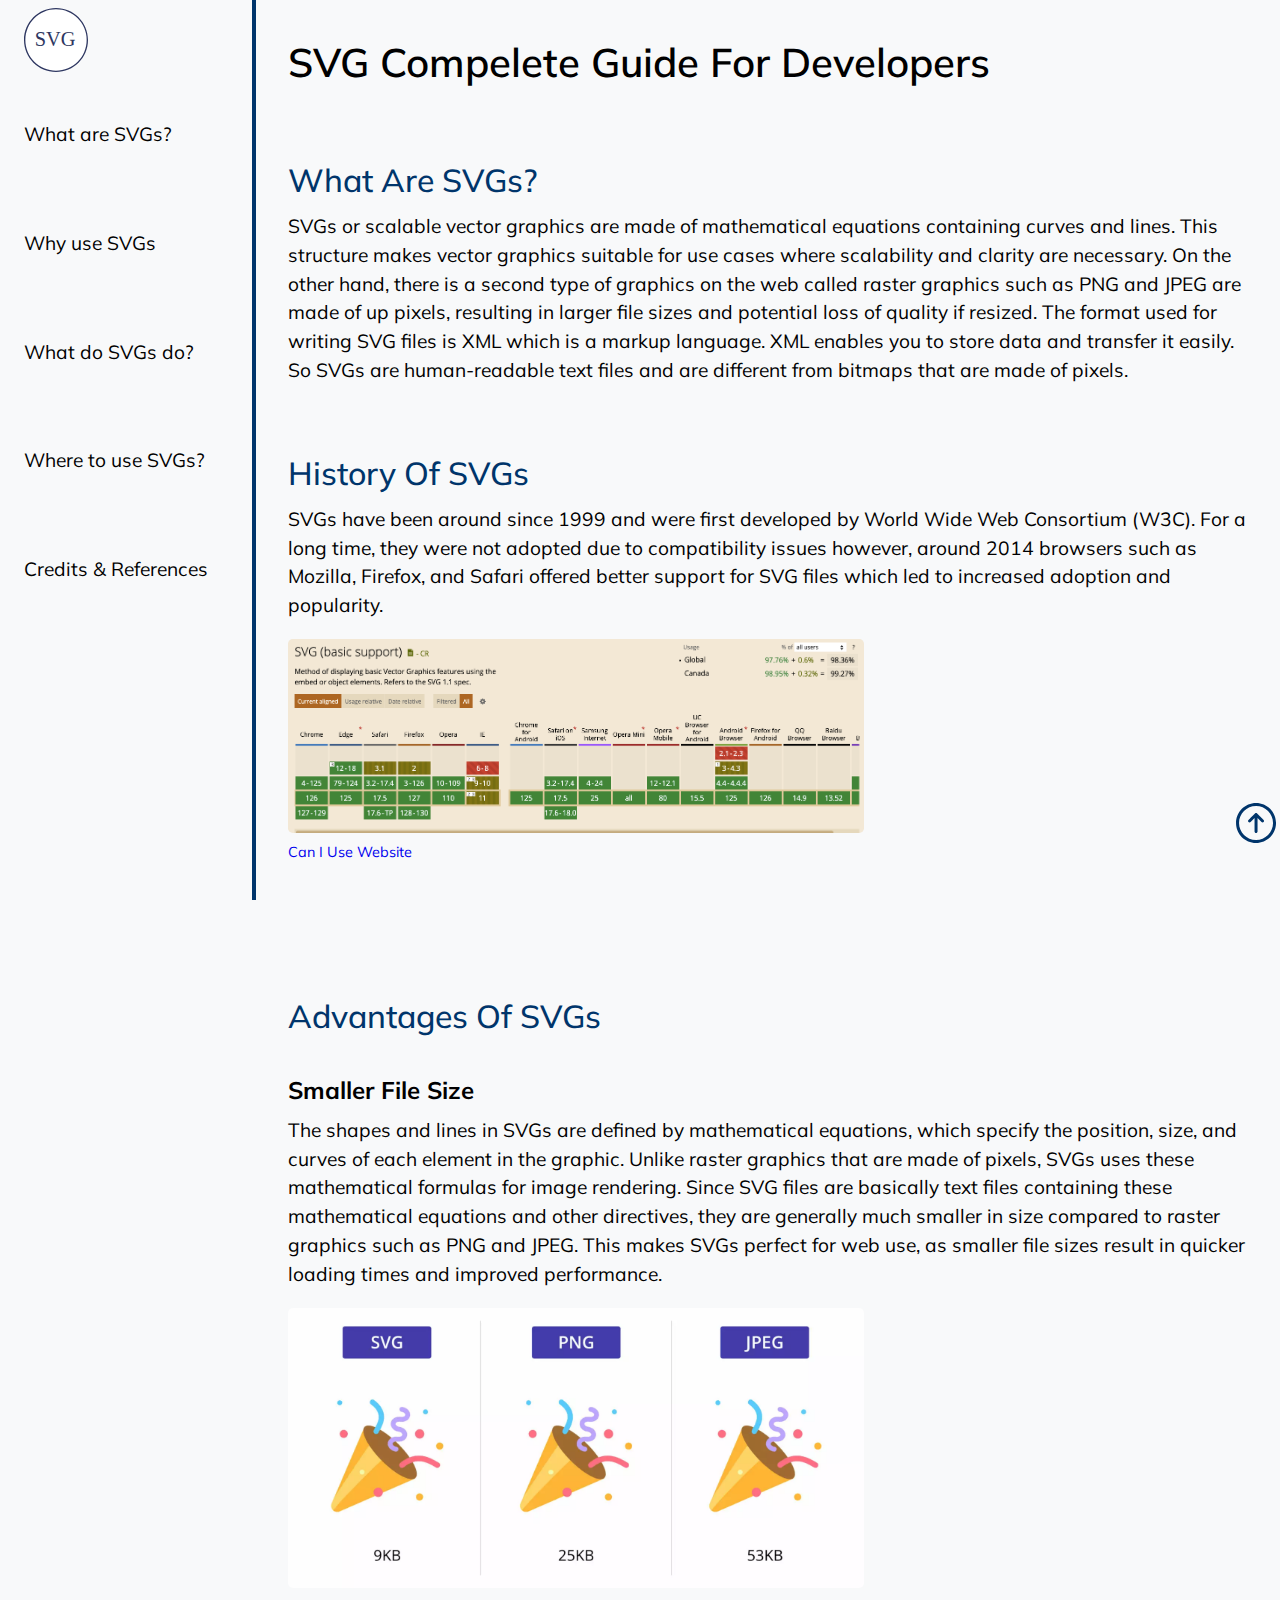
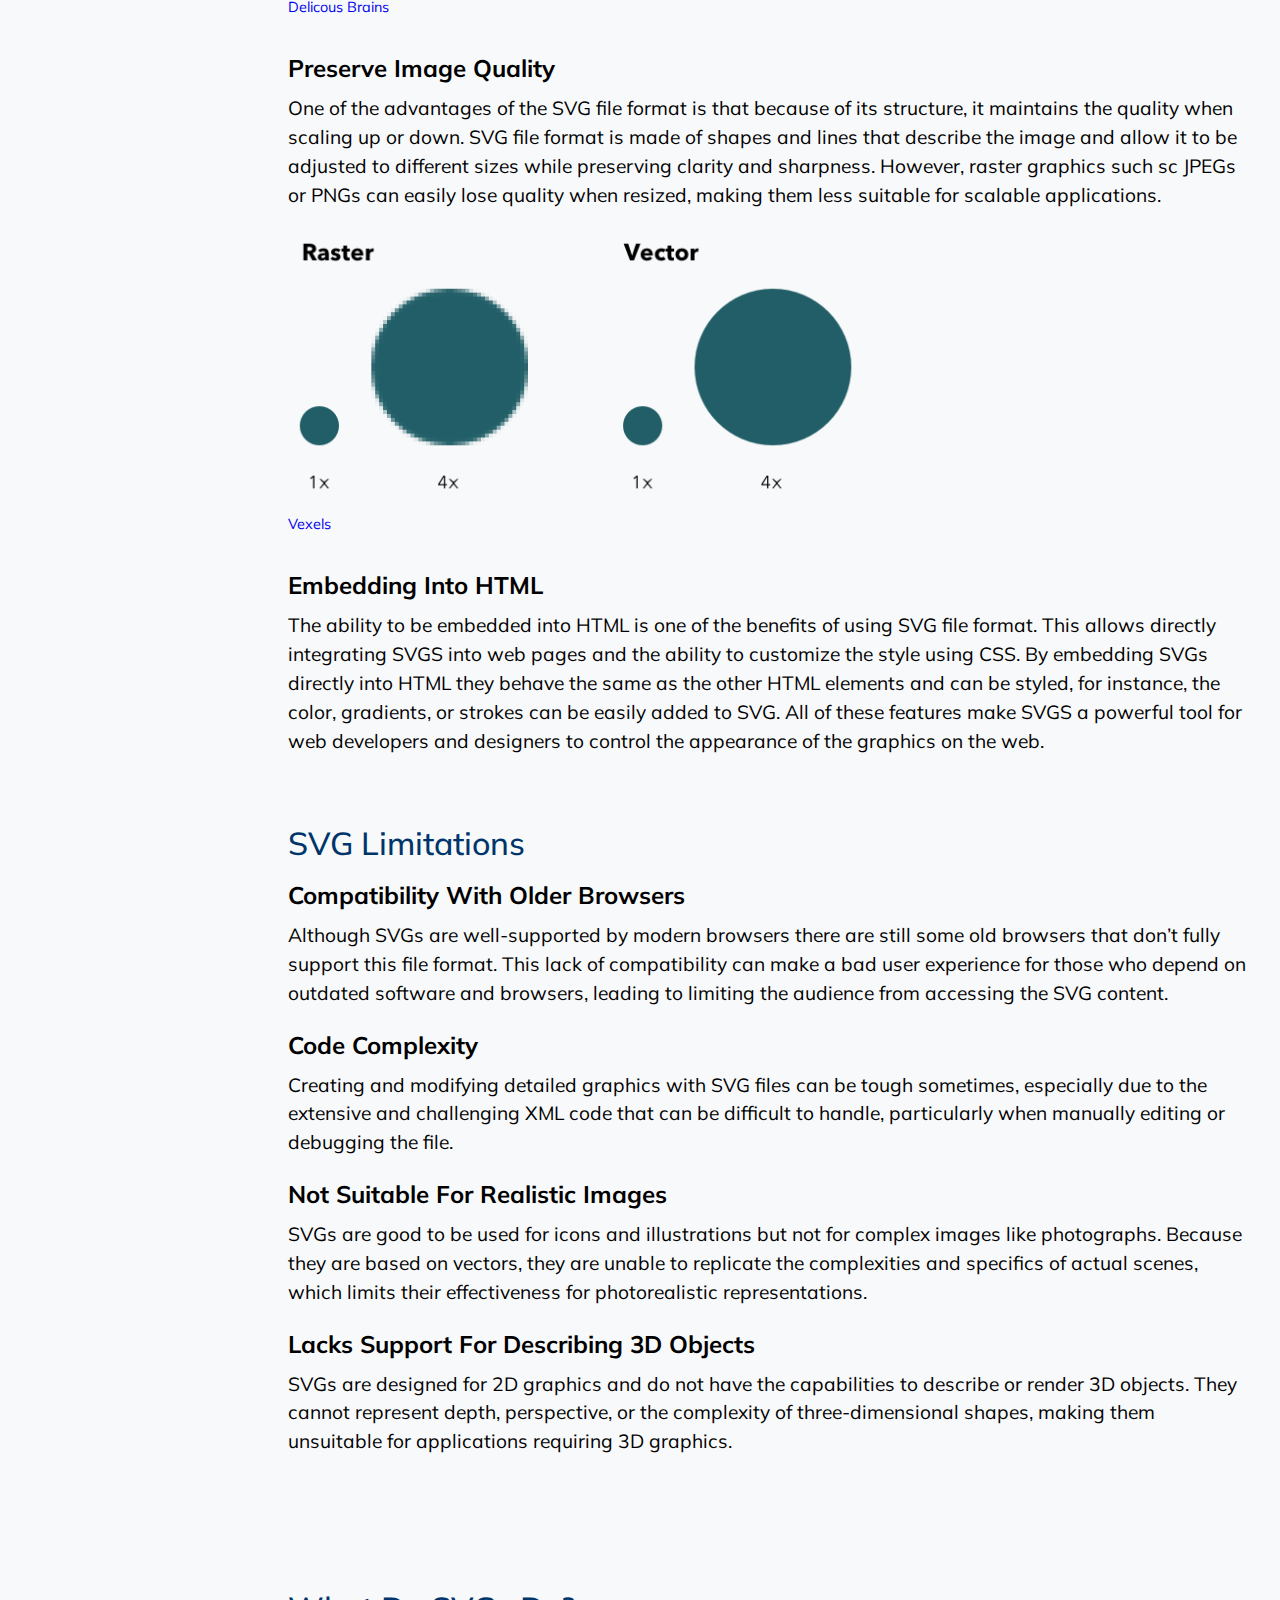
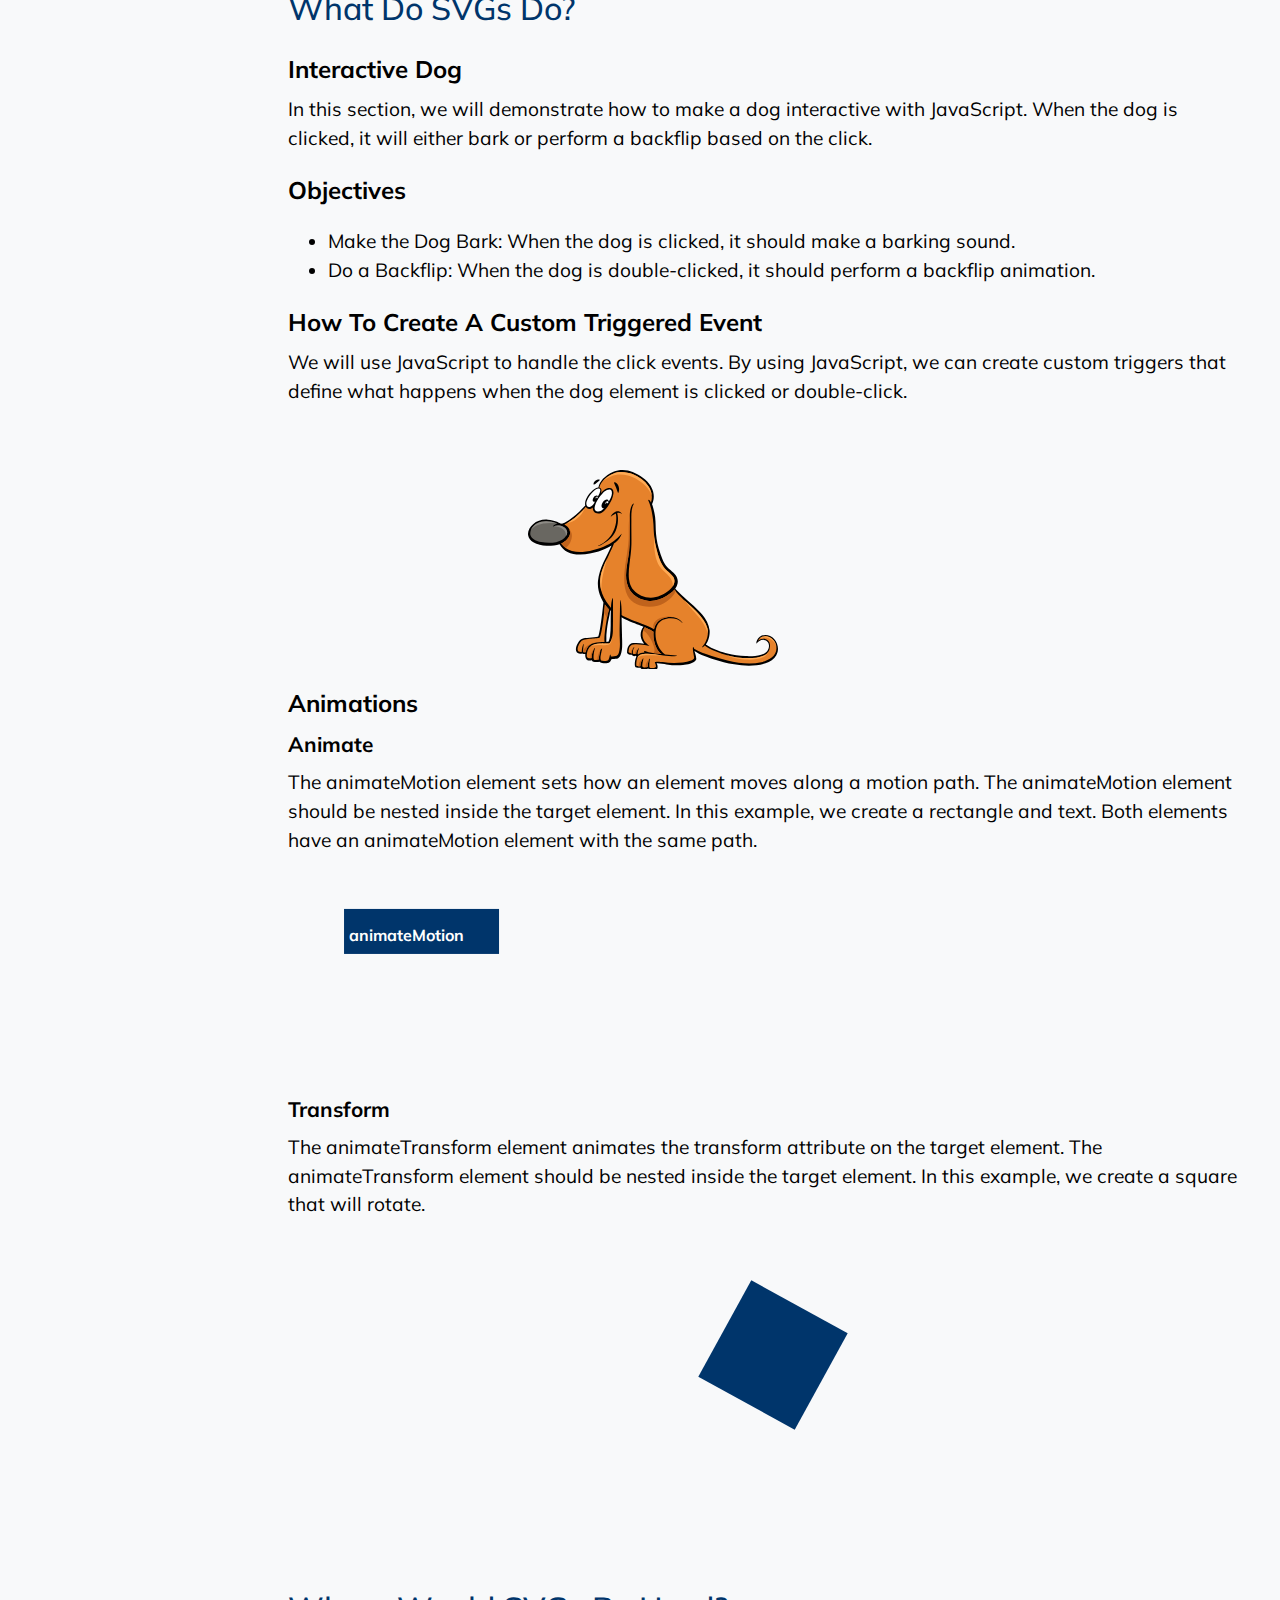
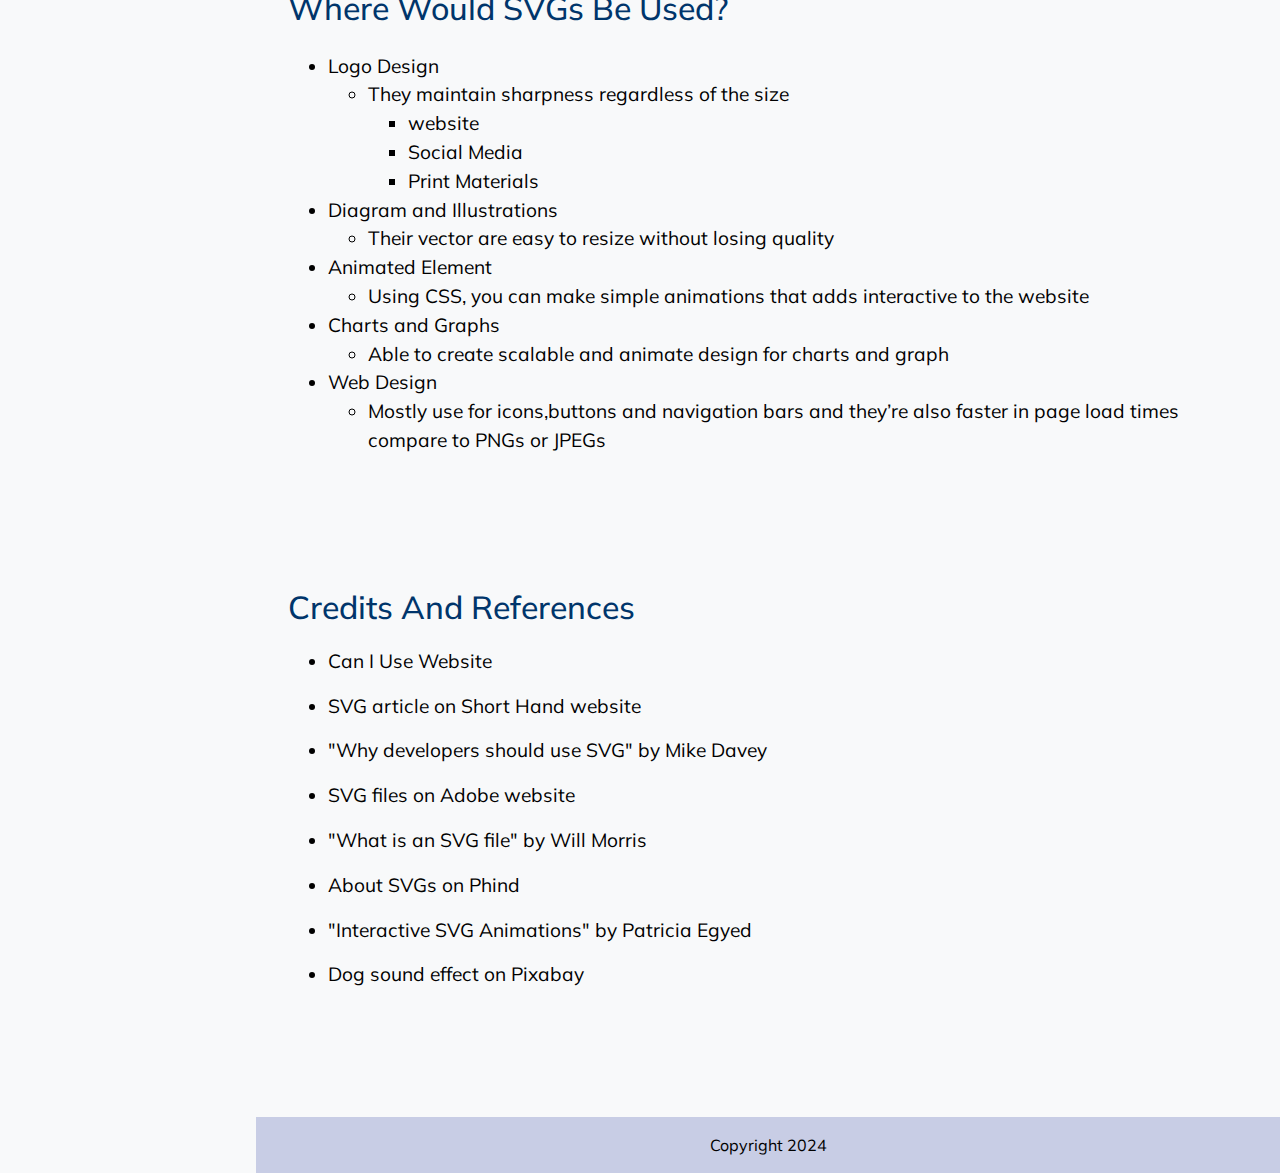
==== commit 96b2b158: "Merge branch 'staging' into haw-branch" ====
--- a/index.html
+++ b/index.html
@@ -80,579 +80,503 @@
             </header>
 
             <main>
-                <div class="main-wrapper">
-                    <h1 id="main-heading">
-                        SVG Compelete Guide for Developers
-                    </h1>
-                    <section class="section svg-intro" id="svg-intro">
-                        <article>
-                            <h2>What are SVGs?</h2>
-                            <p>
-                                SVGs or scalable vector graphics are made of
-                                mathematical equations containing curves and
-                                lines. This structure makes vector graphics
-                                suitable for use cases where scalability and
-                                clarity are necessary. On the other hand, there
-                                is a second type of graphics on the web called
-                                raster graphics such as PNG and JPEG are made of
-                                up pixels, resulting in larger file sizes and
-                                potential loss of quality if resized. The format
-                                used for writing SVG files is XML which is a
-                                markup language. XML enables you to store data
-                                and transfer it easily. So SVGs are
-                                human-readable text files and are different from
-                                bitmaps that are made of pixels.
-                            </p>
-                        </article>
-                        <article>
-                            <h2>History of SVGs</h2>
-                            <p>
-                                SVGs have been around since 1999 and were first
-                                developed by World Wide Web Consortium (W3C).
-                                For a long time, they were not adopted due to
-                                compatibility issues however, around 2014
-                                browsers such as Mozilla, Firefox, and Safari
-                                offered better support for SVG files which led
-                                to increased adoption and popularity.
-                            </p>
+                <h1 id="main-heading">SVG Compelete Guide for Developers</h1>
+                <section class="section svg-intro" id="svg-intro">
+                    <article>
+                        <h2>What are SVGs?</h2>
+                        <p>
+                            SVGs or scalable vector graphics are made of
+                            mathematical equations containing curves and lines.
+                            This structure makes vector graphics suitable for
+                            use cases where scalability and clarity are
+                            necessary. On the other hand, there is a second type
+                            of graphics on the web called raster graphics such
+                            as PNG and JPEG are made of up pixels, resulting in
+                            larger file sizes and potential loss of quality if
+                            resized. The format used for writing SVG files is
+                            XML which is a markup language. XML enables you to
+                            store data and transfer it easily. So SVGs are
+                            human-readable text files and are different from
+                            bitmaps that are made of pixels.
+                        </p>
+                    </article>
+                    <article>
+                        <h2>History of SVGs</h2>
+                        <p>
+                            SVGs have been around since 1999 and were first
+                            developed by World Wide Web Consortium (W3C). For a
+                            long time, they were not adopted due to
+                            compatibility issues however, around 2014 browsers
+                            such as Mozilla, Firefox, and Safari offered better
+                            support for SVG files which led to increased
+                            adoption and popularity.
+                        </p>
+                        <figure>
+                            <img
+                                src="media/svg-support.png"
+                                alt="browsers support for svg files"
+                            />
+                            <figcaption>
+                                <a href="https://caniuse.com/?search=svg"
+                                    >Can I Use Website</a
+                                >
+                            </figcaption>
+                        </figure>
+                    </article>
+                </section>
+                <section class="section svg-pros-cons" id="svg-pros-cons">
+                    <article class="advantages">
+                        <h2>Advantages of SVGs</h2>
+                        <section>
+                            <h3>smaller file size</h3>
+                            <p>
+                                The shapes and lines in SVGs are defined by
+                                mathematical equations, which specify the
+                                position, size, and curves of each element in
+                                the graphic. Unlike raster graphics that are
+                                made of pixels, SVGs uses these mathematical
+                                formulas for image rendering. Since SVG files
+                                are basically text files containing these
+                                mathematical equations and other directives,
+                                they are generally much smaller in size compared
+                                to raster graphics such as PNG and JPEG. This
+                                makes SVGs perfect for web use, as smaller file
+                                sizes result in quicker loading times and
+                                improved performance.
+                            </p>
+
                             <figure>
                                 <img
-                                    src="media/svg-support.png"
-                                    alt="browsers support for svg files"
+                                    src="media/file-size.png"
+                                    alt="image shows comparison between svg, png and jpeg file sizes."
                                 />
                                 <figcaption>
-                                    <a href="https://caniuse.com/?search=svg"
-                                        >Can I Use Website</a
+                                    <a
+                                        href="https://deliciousbrains.com/svg-advantages-developers/"
+                                        >Delicous Brains</a
                                     >
                                 </figcaption>
                             </figure>
+                        </section>
+                        <section>
+                            <h3>preserve image quality</h3>
+                            <p>
+                                One of the advantages of the SVG file format is
+                                that because of its structure, it maintains the
+                                quality when scaling up or down. SVG file format
+                                is made of shapes and lines that describe the
+                                image and allow it to be adjusted to different
+                                sizes while preserving clarity and sharpness.
+                                However, raster graphics such sc JPEGs or PNGs
+                                can easily lose quality when resized, making
+                                them less suitable for scalable applications.
+                            </p>
+                            <figure>
+                                <img
+                                    src="media/svg-quality.png"
+                                    alt="difference between raster graphics and vector graphics"
+                                />
+                                <figcaption>
+                                    <a
+                                        href="https://www.vexels.com/blog/getting-started-guide-to-vexels-graphics/"
+                                        >Vexels</a
+                                    >
+                                </figcaption>
+                            </figure>
+                        </section>
+                        <section>
+                            <h3>embedding into HTML</h3>
+                            <p>
+                                The ability to be embedded into HTML is one of
+                                the benefits of using SVG file format. This
+                                allows directly integrating SVGS into web pages
+                                and the ability to customize the style using
+                                CSS. By embedding SVGs directly into HTML they
+                                behave the same as the other HTML elements and
+                                can be styled, for instance, the color,
+                                gradients, or strokes can be easily added to
+                                SVG. All of these features make SVGS a powerful
+                                tool for web developers and designers to control
+                                the appearance of the graphics on the web.
+                            </p>
+                        </section>
+                    </article>
+                    <article class="disadvantages">
+                        <h2>SVG Limitations</h2>
+                        <section>
+                            <h3>Compatibility with older browsers</h3>
+                            <p>
+                                Although SVGs are well-supported by modern
+                                browsers there are still some old browsers that
+                                don’t fully support this file format. This lack
+                                of compatibility can make a bad user experience
+                                for those who depend on outdated software and
+                                browsers, leading to limiting the audience from
+                                accessing the SVG content.
+                            </p>
+                        </section>
+                        <section>
+                            <h3>Code Complexity</h3>
+                            <p>
+                                Creating and modifying detailed graphics with
+                                SVG files can be tough sometimes, especially due
+                                to the extensive and challenging XML code that
+                                can be difficult to handle, particularly when
+                                manually editing or debugging the file.
+                            </p>
+                        </section>
+                        <section>
+                            <h3>Not suitable for realistic images</h3>
+                            <p>
+                                SVGs are good to be used for icons and
+                                illustrations but not for complex images like
+                                photographs. Because they are based on vectors,
+                                they are unable to replicate the complexities
+                                and specifics of actual scenes, which limits
+                                their effectiveness for photorealistic
+                                representations.
+                            </p>
+                        </section>
+                        <section>
+                            <h3>Lacks support for describing 3D objects</h3>
+                            <p>
+                                SVGs are designed for 2D graphics and do not
+                                have the capabilities to describe or render 3D
+                                objects. They cannot represent depth,
+                                perspective, or the complexity of
+                                three-dimensional shapes, making them unsuitable
+                                for applications requiring 3D graphics.
+                            </p>
+                        </section>
+                    </article>
+                </section>
+                <section class="section svg-capabilities" id="svg-capabilities">
+                    <h2>What do SVGs do?</h2>
+                    <p></p>
+                    <!-- Doggo -->
+                    <section id="section-doggo">
+                        <article>
+                            <h3>Interactive Dog</h3>
+                            <p>
+                                In this section, we will demonstrate how to make
+                                a dog interactive with JavaScript. When the dog
+                                is clicked, it will either bark or perform a
+                                backflip based on the click.
+                            </p>
+
+                            <h3>Objectives</h3>
+                            <ul>
+                                <li>
+                                    Make the Dog Bark: When the dog is clicked,
+                                    it should make a barking sound.
+                                </li>
+                                <li>
+                                    Do a Backflip: When the dog is
+                                    double-clicked, it should perform a backflip
+                                    animation.
+                                </li>
+                            </ul>
+
+                            <h3>How to Create a Custom Triggered Event</h3>
+                            <p>
+                                We will use JavaScript to handle the click
+                                events. By using JavaScript, we can create
+                                custom triggers that define what happens when
+                                the dog element is clicked or double-click.
+                            </p>
+                        </article>
+                        <div id="box">Woof Woof Woof</div>
+                        <audio id="audio" src="media/dog-bark.mp3"></audio>
+                        <svg
+                            id="doggo"
+                            class="doggo"
+                            data-name="Layer 1"
+                            xmlns="http://www.w3.org/2000/svg"
+                            viewBox="0 0 2624.54 2097.13"
+                        >
+                            <defs>
+                                <style>
+                                    .cls-2,
+                                    .cls-3,
+                                    .cls-4,
+                                    .cls-5,
+                                    .cls-6,
+                                    .cls-7 {
+                                        stroke-width: 0;
+                                    }
+                                    .cls-2 {
+                                        fill: #ffaa54;
+                                    }
+                                    .cls-3 {
+                                        fill: #000;
+                                    }
+                                    .cls-4 {
+                                        fill: #8d8b85;
+                                    }
+                                    .cls-5 {
+                                        fill: #e6822b;
+                                    }
+                                    .cls-6 {
+                                        fill: #fff;
+                                    }
+                                    .cls-7 {
+                                        fill: #c0631c;
+                                    }
+                                </style>
+                            </defs>
+                            <path
+                                class="cls-3"
+                                d="M2586.21 1775.74c-44.22-48.3-109.84-57.27-152.75-23.9-37.41 29.1-42.04 79.78-30.37 66.38 11.67-13.39 43.97-39.8 73.56-34.73 70.08 11.99 59.68 88.9 34.64 118.97-15.93 19.12-40.97 30.14-63.92 36.97-53.01 15.79-110.67 16.12-165.51 14.53-63.66-1.85-126.95-8.44-188.19-26.65-45.43-13.52-164.22-49.7-226.77-96.35 35.52-39.64 43.36-117.84 39.68-147.71-7.6-62.08-38.62-118.59-78.22-165.04-84.94-99.68-192.58-177.69-282.71-272.59 11.94-16.39 20.86-34.53 24.71-54.57 14.03-73.15-42.35-113.84-91.95-155.18-49.76-41.48-72.56-109.21-92.39-168.84-21.1-63.46-35.84-129.61-41.79-196.2-6.04-67.5-1.88-109.98-9.76-177.36-3.31-28.29-18.27-100.06-32.21-133.07 14.43-33.46 38.85-101.33-13.85-191.75-40.44-69.36-117.04-115.62-189.6-147.22-55.79-24.31-134.8-31.74-201.91-2.07-94.42 41.75-145.28 101.93-157.99 163.88-41.29 3.97-91.87 58.13-113.4 92.95-16.89 27.32-32.5 65.98-24.36 97.77-19.51 21.77-41.08 42.21-63.15 63.93-24.33 23.96-50.33 47.72-78.31 67.36-30.83 21.63-65.45 51.42-103.9 57.97-5.39-1.2-10.85-2.11-16.35-2.54-13.71-9.07-59.1-32.06-130.95-39.24-55.73-5.57-112.92 9.76-155.4 47.29C20.59 597.45-4.73 638.06.73 682.75c4.21 34.48 26.94 59.63 55.34 76.14 40.62 23.63 89.54 35.08 138.89 37.18 42.09 1.8 98.84-5.22 136.63-17.72 16.26 32.76 52.32 65.76 83.23 82.55 40.78 22.16 89.07 28 134.6 27.15 139.64-2.61 262.11-55.82 327.99-95.52-20.45 49.17-59.05 121.35-84.78 176.74-28.73 61.82-51.57 128.14-58.09 196.59-5.74 60.25 8.32 120.78 32.04 175.85 7.37 17.09 15.85 33.17 25.26 48.47-3.38 30.03-34.56 321.03-54.41 357.79-4.28 7.94-124.53 12.98-151.61 19.39-34.43 8.16-46.94 22.45-64.22 53.05-13.38 23.67-24.03 53.23-16.16 80.43 7.99 27.51 39.64 32.66 63.63 25.24 10.29 4.95 21.08 6.93 32.34 6.44-1.91 16.27-.82 32.44 6.2 45.53 12.73 23.76 38.94 26.16 61.91 18.42 5.66 24.45 59.57 21.14 81.08 16.61 5.53 7.1 13.97 11.71 26.8 13.24 27.36 3.28 58.11 6.79 81.21-11.04 7.42-5.72 13.48-20.95 17.13-29.68 19.23-1.46 40.56-1.24 53.43-2.92 21.91-2.89 33.66-19.02 41.89-37.8 20.79-47.44 18.02-110.32 17.24-160.7-1.02-66.77-5.53-194.53-5.53-237.14 33.25 24.94 139.75 64.65 176.88 78.74 17.53 6.65 35.14 13.05 52.76 19.47-25.65 27.04-34.09 70.66-27.99 106.43 3.76 22.03 15.62 52.96 34.35 72.83-37.51-7.23-75.96-11.39-114.41-7.26-49.44 5.32-65.47 55.07-64.43 101.84.28 12.93 34.56 25.7 49.88 20.79 7.62 14.08 27.47 19.08 40.86 9.64.58.88 1.22 1.68 1.92 2.36 1.82 2.24 3.56 4.04 6.03 5.48-16.6 35.54-21.8 81.26-14.52 105.17 4.21 13.84 41 16.73 57.48 13.48.17.47.25 1.05.44 1.49 9.1 21.35 60.54 17.27 79.86 6.61 11.86 14.81 77.8 19.57 96.04.26 2.72-2.89 7.27-31.17-7.64-54.24 25.31-1.88 76.56 7.48 103.04 11.42 58.31 8.67 115.12 11.38 174.15 6.69 40.6-3.23 111.06-14.7 135.73-52.23 12.22-18.59-12.69-86.28-15.55-96.79 51.92 37.58 161.69 75.27 199.41 86.47 71.39 21.21 143.56 41.79 216.96 54.8 119.68 21.23 262.17 23.06 364-25.78 44.16-21.17 80.12-56.76 92.49-104.96 11.73-45.69-2.85-99.71-34.29-134.06Zm-1740.6 24.43c-.61.7-1.09 1.44-1.56 2.22-7.5.88-15.27 1.51-23.29 1.95 3.77-23.96.95-49.83 2.37-74.04 1.84-31.22 6.04-62.27 10.25-93.25 7.32-53.95 24.61-109.27 29.29-163.82 2.24 1.93 4.37 3.95 6.66 5.83-1.92 50.8-1.01 101.98-1.53 151.65-.4 37.37-1.68 74.85-6.39 111.95-1.87 14.71-4.76 29.28-9.26 43.41-1.54 4.86-4.01 9.7-6.53 14.11Z"
+                            />
+                            <path
+                                class="cls-3"
+                                d="M840.08 1810.96c-.05.06-.07.11-.12.17.01-.02.05-.05.08-.07.02-.02.03-.07.05-.1ZM839.85 1811.27s.06-.08.11-.14c-.03.04-.06.1-.11.14ZM839.45 1812.05c.15-.26.21-.53.4-.78-.66.88-.79 1.37-.4.78Z"
+                            />
+                            <path
+                                class="cls-6"
+                                d="M612.11 349.58c.82-18.9 9.82-37.54 18.38-53.92 15.4-29.43 37.8-56.54 63.01-78.1 13.92-11.9 33.97-27.95 52.96-22.74 29.6 8.12 1.11 61.57-16.43 92.23-14.67 20.35-27.59 42-37.55 64.97-12.22 16.52-27.45 35-44.12 36.59-29.57 2.8-37.04-20.91-36.25-39.04ZM805.57 224.37c23.76-21.44 66.37-32.66 74.08.08 12.5 53-46.53 133.01-85.84 178.53-18.95 21.94-45.01 41.05-74.76 29.27-27.31-10.82-20.71-43.02-13.37-64.74 17.43-51.59 59.93-107.07 99.89-143.14Z"
+                            />
+                            <path
+                                d="M138.31 756.57c-51.8-10.41-127.75-40.71-113.52-106.42 11.87-54.85 62.56-92.74 114.04-105.67 53.16-13.34 116.22-2.91 170.28 17.53-43.17 11.79-51.94 35.07-45.93 32.04 47.12-23.76 134.26-7.95 146.9 51.25 7.37 34.48-21.37 66.25-47.49 83.4-62.53 41.04-153.45 42.09-224.28 27.87Z"
+                                style="stroke-width: 0; fill: #696761"
+                            />
+                            <path
+                                class="cls-4"
+                                d="M159.38 561.82c46.74-8.8 94.34-7.04 140.57-3.11-51.93-18.21-110.94-26.81-161.13-14.22-46.37 11.63-91.99 43.59-109.3 89.88 24.51-41.1 80.6-63.26 129.85-72.55ZM398.48 694.09c9.78-14.54 15.34-31.31 11.61-48.79-11.92-55.83-90.04-73.04-138.43-54.9 69.36.51 134.61 39.31 126.82 103.69Z"
+                            />
+                            <path
+                                class="cls-5"
+                                d="M615.85 1880.24c-3.93 9.54-7.95 20.95-10.89 32.95-8.84 1.25-17.45.33-26.02-1.94-4.92-27.63 4.64-57.59 6.31-85.06.24-3.93-16.07 8.75-21.61 84.29-25.23.7-44.11-2.08-42.99-33.27.95-26.62 22.36-61.92 40.21-80.72 24.81-26.11 186.13-27.86 190.17-34.33 31.17-49.88 55.84-339.07 56.17-348.88 13.09 17.99 27.79 34.64 44.19 50.02-19.41 54.07-26.04 117.02-35.84 172.81-4.93 28.03-18.29 142.31-11.94 168.98-72.59 2.47-156.72-.4-187.77 75.16ZM1135.54 1928.48c-3.12 8.31-33.44 3.7-34.29-3.12-3.12-24.94 5.19-45.72 15.49-66.44 1.71-3.44-23.8 9.29-28.5 67-13.7-4.35-35.36-3.22-32.81-19.03 2.73-16.9 3.13-32.43 10.93-48.13 11.39-22.92 36.21-28.41 59.54-28.97 50.39-1.23 99.54 7.18 148.83 17.92 17.72 3.86-42.54-18.99-64.71-76.68-15.48-40.31-9.02-85.71 15.92-121.05 9.86 3.61 72.74 33.26 91.94 48.29-3.18 31.18-.26 63.36 5.92 93.46 10.35 50.61 35.09 110.58 78.71 141.1-2.23-.3-143.32-15.77-176.78-32.51-4.17-2.08-9.27 3.33-6.99 7.35 1.96 3.44 3.05 6.41 6.1 9.07-27.99-.72-55.92 9.39-69.43 21.16-12.6-13.58 7.36-56.7 9.73-69.64.68-3.71-27.16 23.99-29.6 60.22Z"
+                            />
+                            <path
+                                class="cls-5"
+                                d="M2601.67 1828.21c-13.03-44.3-60.55-85.43-107.94-83.64-33.72 1.27-68.59 19.74-78.24 49.17 46.03-43.98 131.24-21.12 125.21 57.18-3.79 49.22-22.16 76.1-57.08 93.55-53.8 26.87-117.82 30.9-176.97 30.48-70.53-.5-150.28-11.02-218.2-30.85-54.43-15.89-188.09-60.27-232.68-102.26-10.48 15.98-32.65 22.21-28.14 17.02 44.83-51.67 73.48-126.87 55.81-196.44-15.93-62.79-57.18-115.52-100.75-161.99-47.44-50.58-100.6-95.15-151.71-141.85-33.47-30.56-70.03-63.1-93.03-103.08-23.32 27.8-55.06 50.07-84.65 67.05-60.27 34.61-126.99 59.78-197.68 49.5-71.07-10.32-143.76-46.01-183.94-107.72-80.35-123.41-24.31-277.54-10.13-411.12 9.75-91.82 4.36-184.85 7.88-277 2.25-58.61-7.91-126.81 11.32-183.77 15.5-45.93 33.5-42.86 31.56-39.53-34.28 58.73-26.33 134.27-27.12 199.72-.93 76.61 1.97 153.26.42 229.86-1.43 71.11-12.42 140.34-20.85 210.81-10.55 88.2-19.19 194.48 43.45 267.33 55.29 64.3 151.65 95.57 234.08 73.95 61.66-16.17 137.16-55.15 174.41-108.4 23.17-33.1 30.46-73.4 5.14-108.32-17.3-23.87-40.6-40.98-62.26-60.53-59.04-53.28-87.68-137.32-106.55-212.53-11.18-44.53-22.73-89.77-27.65-135.48-5.01-46.43-5.9-93.04-8.4-139.63-3.53-65.67-20.6-184.23-54.76-252.93-3.84-7.75 16.69-1.98 29.19 23.37 19.26-57.12 4.97-124.62-25.42-167.86-41.28-58.75-102.47-102.49-168.94-129.09-51.62-20.64-130.52-36.04-197.16-7.54-65.22 27.9-131.24 75.85-151.72 146.91 24.87 6.74 28.17 33.6 16.34 61.41 17.63-20.47 37.98-40.84 62.94-49.41 53.81-18.49 75.77 14.75 68.53 56.48-7.23 41.72-18.9 69.31-41.93 105.04-20.69 32.12-44.79 72.8-79.74 91.47-26.09 13.96-62.94 14.27-82.93-11.03-9.92-12.54-12.49-27.45-11.1-42.46-43.04 36.66-70.46.23-74.39-7.5-20.98 31.98-53.68 60.65-81.27 86.22-22.94 21.27-47.23 40.65-72.99 58.36-13.83 9.53-43.05 31.63-69.97 41.1 11 5.41 21.31 12.6 30.35 21.85 68.85 70.51 6.06 145.72-64.19 177.73 30.9 36.2 64.77 67.35 113.42 78.69 36.35 8.47 74.15 13.36 111.39 10.06 100.42-8.9 209.37-46.06 281.16-84.06 68.1-36.06 125.03-100.13 129.22-106.42 5.07-7.6-20.27 70.1-81.08 102.19-10.47 31.42-39.75 91.64-56.58 126.69-36.02 74.97-77.62 156.79-86.28 239.28-7.27 69.22 5.79 139.09 37.66 201.07 14.89 28.95 32.13 56.85 53.05 81.88 6.96 8.32 13.8 16.41 20.2 25.16.35.48.63.96.96 1.44 5.87-97.13 20.82-107.2 20.88-103.55 1.62 94.74.33 316.68-.46 344.17-2.08 72.74-23.9 124.7-35.33 129.89-11.43 5.2-125.75-4.5-176.73 17.83-36.93 16.16-62.29 53.58-62.29 119.34 0 20.79 35.34 25.98 51.25 18.62-.14-37.14 10.02-72.6 31.36-104.92 1.51-2.28 5-.08 4.05 2.33-13.32 33.98-20.14 99.54-12.75 114.57 7.39 15.03 37.3 8.87 50.8 3.67 2.5-22.62 11.44-73.78 17.66-93.53 6.24-19.74 21.83-29.09 18.87-19.35-2.07 6.81-17.83 78.59-17.4 98.31.41 19.7 8.12 25.96 22.1 27.25 16.94 1.57 43.08 7.1 58-3.82 6.91-5.06 17.15-41.05 19.23-55.59 2.08-14.55 9.36 2.07 8.97 14.38 21.16-.88 52.92-.82 62.33-7.26 12.13-8.32 21.19-14.43 28.46-57.05 9.76-57.16 3.4-101.22 2.08-158.98-1.48-65.04 5.07-312.69 5.2-367.88.04-13.74 17.67 23.9 15.73 157.24 23.76 22.55 174.33 77.83 211.31 90.87 31.72 11.18 87.83 31.43 128.26 56.32 5.12-21.85 13.82-42.72 27.3-61.4 58.52-80.99 208.3-89.59 271.29-8.88 1.64 2.09-1.6 4.22-3.29 2.33-60.13-66.83-213.28-60.87-258.07 22.74-49.66 92.69-8.72 251.09 79.5 312.01 40.01 4.48 80 7.45 120.35 9.89 2.8.17 2.71 4.42.03 4.8-105.22 14.85-210.81-25.21-316.42-22.39-37.51 1-75.15 6.31-91.02 34.06-12.47 21.82-18.71 80-14.31 89.2 4.4 9.19 28.26 10.16 41.7 7.3 2.74-53.91 32.88-90.28 31.72-81.96-4.08 29.31-17.55 74.82-8.85 87.53 8.71 12.7 43.25 7.04 54.7.83-.99-22.82 6.17-51.76 10.38-68.61 4.15-16.63 12.83-16.6 12.47-14.55-3.97 22.75-10.39 78.98-3.58 89.09 6.8 10.11 65.93 8.59 66.92-7.09.99-15.69-4.07-29.46-11.28-44.68-6.34-13.41 61.17-7.39 83.11-4.54 40.37 5.24 80.27 10.7 121.08 9.96 58.37-1.06 121.03-1.65 175.36-25.78 12.48-5.54 35.26-14.59 32.76-32.23-1.9-13.34-20.26-93.9-11.03-109.04 1.77-2.92 8.06 6.91 10.44 17.91 45.41 30.56 122.29 55.43 177.39 73.2 57.79 18.63 114.49 34.61 173.54 48.83 114.33 27.55 238.22 44.75 354.89 18.63 95.09-21.29 184.37-79.84 152.09-189.61Z"
+                            />
+                            <path
+                                class="cls-2"
+                                d="M1049.64 58.48c67.33 17.15 140.28 61.91 187.92 113.2 23.74 25.54 47.83 59.36 61.75 95.51-3.11-35.35-15.36-69.37-33.32-94.93-41.28-58.75-102.47-102.49-168.94-129.09-51.62-20.64-130.52-36.04-197.16-7.54-46.65 19.96-93.61 50.23-124.11 91.81 86.25-71.58 166.52-96.31 273.87-68.97ZM1322.68 678.95c-1.1 39.02-1.21 78.03 1.8 116.96 6.39 82.85 18.56 176.89 76.66 241.01 38.99 43.04 96.74 79.99 113.63 138.7 4.7 16.37 6.24 31.44 5.24 45.55 20.47-32.1 25.87-70.12 1.81-103.29-17.3-23.87-40.6-40.98-62.26-60.53-59.04-53.28-87.68-137.32-106.55-212.53-11.18-44.53-22.73-89.77-27.65-135.48-1.09-10.12-1.92-20.25-2.68-30.38ZM597.27 398.67c-20.67 27.16-48.6 51.8-72.66 74.1-22.94 21.27-47.23 40.65-72.99 58.36-9.37 6.45-25.81 18.6-43.79 28.77 64.75-8.55 156.08-71.78 189.44-161.24ZM855.99 1818.33c-11.43 5.2-125.75-4.5-176.73 17.83-9.52 4.16-18.24 9.77-25.98 16.87 8.65-5.21 18.61-9.16 30.26-11.43 25.95-5.08 52.72-6.5 79.11-5.11 22.24 1.18 45.23 4.29 67.45 1.49 41.01-5.18 49.69-38.43 51.02-73.46-7.82 30.88-18.31 50.72-25.13 53.82ZM2305.6 1990.8c56.33 1.2 126.88-5.45 178.5-34 23.77-13.14 36.06-35.16 44.83-56.63-9.47 19.98-24.4 33.86-45.3 44.31-53.8 26.87-117.82 30.9-176.97 30.48-70.53-.5-150.28-11.02-218.2-30.85-7.16-2.09-15.72-4.69-25.24-7.69 66.74 31.58 170.92 52.87 242.4 54.39ZM1800.14 1554.29c31.76 38.66 72.44 106.68 88.35 159.51.76-17.18-.76-34.44-5.06-51.37-15.93-62.79-57.18-115.52-100.75-161.99-44.4-47.34-93.8-89.44-141.85-132.93 23.58 31.81 99.39 113.82 159.32 186.78ZM2488.91 1758.55c50.72 5.28 107.18 37.57 118.83 100.65-.93-9.85-2.89-20.16-6.08-30.99-13.03-44.3-60.55-85.43-107.94-83.64-20.5.77-41.41 7.94-56.83 20.04 16.11-6.13 34.71-7.86 52.01-6.05ZM1415.39 1947.48c-57.36-8.11-114.77-19.23-172.2-17.7-37.51 1-75.15 6.31-91.02 34.06-1.02 1.78-1.98 3.89-2.91 6.1 25.57-17.62 65.63-24.4 89.33-24.26 58.97.34 117.92 2.33 176.8 1.8ZM829.27 932.32c-31.44 65.61-62.83 135.52-70.23 205.94-4.89 46.63-.53 93.55 12.56 138.16-7.83-114.14 28.34-232.3 57.66-344.09Z"
+                            />
+                            <path
+                                class="cls-7"
+                                d="M824.53 1546.53c1.37 3.32 2.71 6.69 4.05 10.09 5.55-32.02 12.28-63.99 22.82-93.33-16.4-15.39-31.1-32.04-44.19-50.02-.1 3.23-2.86 36.76-7.6 81.99 9.34 16.58 17.71 33.73 24.92 51.28ZM660.79 1827.38c-29.46 10.42-56.77 27.69-73.82 54.56-3.45 5.44-6.48 11.05-9.26 16.75.16 4.22.5 8.41 1.23 12.55 8.58 2.27 17.18 3.19 26.02 1.94 2.94-12 6.96-23.41 10.89-32.95 11.22-27.32 29.4-44.35 51.45-55.12-2.21.75-4.37 1.51-6.5 2.27ZM1306.57 1814.93c9.46 21.98 35.66 85.45 12.62 106.8 42.3 6.56 82.14 10.95 83.32 11.11-43.63-30.53-68.36-90.49-78.71-141.1-6.17-30.11-9.09-62.29-5.92-93.46-19.2-15.04-82.08-44.68-91.94-48.29-7.37 10.42-13.06 21.75-17.12 33.55 46.24 30.67 74.89 78.24 97.75 131.4ZM1125.45 1912.78c-2.03 6.59-3.61 13.31-4.64 20.09 6.94.37 13.37-.8 14.72-4.39 1.52-22.5 12.82-41.69 21.01-52.13-15.1 4.18-27.05 23.28-31.1 36.43ZM1079.62 1915.35c-.47 2.77-.85 5.52-1.16 8.27 3.41.66 6.79 1.35 9.78 2.3 2.6-32.02 11.61-50.15 18.82-59.4-15.39 9.31-24.93 34.13-27.44 48.83ZM1453.28 1322.56c-60.27 34.61-126.99 59.78-197.68 49.5-71.07-10.32-143.76-46.01-183.94-107.72-80.35-123.41-24.31-277.54-10.13-411.12 9.75-91.82 4.36-184.85 7.88-277 1.25-32.53-1.31-67.99-.56-102.86-12.53 65.34-11.93 131.17-11.07 197.79.92 71.12-8.22 141.52-18.98 211.68-19.99 130.42-56.39 310.06 5.62 434.31 52.48 105.15 199.01 137.1 317.93 106.84 88.25-22.46 169.39-101.63 186.08-152.09-3.72-5.33-7.28-10.77-10.5-16.38-23.32 27.8-55.06 50.07-84.65 67.05ZM395.81 818.89c19.74-15.13 36.18-35.3 47.25-57.97 14.88-30.46 24.13-68.45 12.76-101.69-5.48-16.02-13.94-28.62-24.39-39.34 34.01 62.33-21.91 123.8-83.64 151.92 14.87 17.42 30.45 33.64 48.01 47.07ZM1163.63 2041.7c-1.55 6.65-2.49 13.34-2.78 19.96 6.64.31 13.47-.21 18.71-1.33 1.67-32.86 13.5-59.12 22.23-72.8-19.35 3.8-34.99 40.48-38.16 54.17ZM1269.95 1991.22c-18.02 6.95-30.65 37.2-33.43 52.2-1.84 9.98-2.38 19.75-1.81 29.44 9.1-1.13 17.71-3.58 22.41-6.12-.99-22.82 6.17-51.76 10.38-68.61.7-2.8 1.55-4.98 2.45-6.91ZM732.9 1956.27c-3.25 12.32-5.84 25.08-6.7 37.82 5.93-1.13 11.44-2.76 15.48-4.32 2.49-22.55 11.37-73.41 17.59-93.3-13.77 16.34-21.84 42.65-26.38 59.8ZM658.68 1944.42c-2.31 11.21-2.87 21.98-2.06 32.58 4.35-.44 8.38-1.39 11.6-2.88-.12-30.95 7.04-60.69 21.73-88.46-15.97 14.76-27.45 40.26-31.27 58.76ZM1349.79 1609.29c37.78-52.29 113.59-74.35 179.52-61.73-84.74-30.46-241.2 18.92-210.78 120.78 1.32.78 2.67 1.56 3.95 2.35 5.12-21.85 13.82-42.72 27.3-61.4Z"
+                            />
+                            <path
+                                class="cls-3"
+                                d="M747.5 100.81c-24.54-1.82-60.31 21.11-59.86 48.25.05 3.03 3.56 5.01 6.26 4.01 9.27-3.46 16.6-11.06 24.39-16.94 10.87-8.2 22.13-16.43 32.56-25.08 3.98-3.29 1.67-9.88-3.36-10.24ZM913.51 128.77c-4.99-2.17-11.92 1.52-9.87 7.72 4.95 14.91 12.86 29.24 19.48 43.48 8.37 18.02 12.57 38 20.16 56.38 1.57 3.82 6.18 3.65 7.65-.14 14.41-37.2 2.67-90.02-37.43-107.44ZM839.91 313.81c-14.17-9.87-38.75.9-54.9 24.06-16.14 23.16-17.74 49.96-3.56 59.84 14.17 9.89 38.76-.91 54.89-24.07 16.15-23.16 17.75-49.96 3.57-59.83ZM728.89 270.34c-10.36-7.22-28.34.66-40.15 17.59-11.81 16.95-12.97 36.55-2.61 43.76 10.36 7.24 28.34-.65 40.15-17.59 11.82-16.95 12.98-36.54 2.61-43.76Z"
+                            />
+                            <path
+                                class="cls-6"
+                                d="M832.15 327.43c-6.22 0-11.27 5.04-11.27 11.26s5.05 11.27 11.27 11.27 11.26-5.04 11.26-11.27-5.04-11.26-11.26-11.26ZM813.22 340.92c-3.17 0-5.74 2.56-5.74 5.73s2.57 5.74 5.74 5.74 5.74-2.56 5.74-5.74-2.57-5.73-5.74-5.73ZM724.11 279.51c-4.39 0-7.98 3.57-7.98 7.98s3.58 7.97 7.98 7.97 7.97-3.57 7.97-7.97-3.58-7.98-7.97-7.98ZM711.03 289.58c-2.08 0-3.78 1.69-3.78 3.78s1.7 3.77 3.78 3.77 3.78-1.69 3.78-3.77-1.69-3.78-3.78-3.78Z"
+                            />
+                            <path
+                                class="cls-3"
+                                d="M923.08 436.45c-39.18 15.39-54.55 54.2-53.42 53.18 13.56-12.21 34.84-26.39 52.48-34.06 12.95 61.32.11 132.31-26.59 188.59-14.62 30.81-31.76 58.71-55.56 80.27-29.78 26.99-66.52 58.69-105.05 71.8-1.74.6-.87 3.17.89 2.7 36.66-10.07 70.83-33.21 101.18-55.9 30.95-23.13 52.81-48.12 72.14-81.07 32.72-55.79 45.44-143.53 27.51-210.85 16.62-3.27 33.52-.96 49.15 10.9 6.35 4.82-17.27-43.44-62.74-25.57Z"
+                            />
+                        </svg>
+                    </section>
+                    <!-- Animation -->
+                    <section id="animation">
+                        <h3>Animations</h3>
+                        <article id="section-animate">
+                            <h4>Animate</h4>
+
+                            <p>
+                                The animateMotion element sets how an element
+                                moves along a motion path. The animateMotion
+                                element should be nested inside the target
+                                element. In this example, we create a rectangle
+                                and text. Both elements have an animateMotion
+                                element with the same path.
+                            </p>
+                            <svg
+                                width="100%"
+                                height="150"
+                                xmlns="http://www.w3.org/2000/svg"
+                            >
+                                <rect
+                                    x="45"
+                                    y="18"
+                                    width="155"
+                                    height="45"
+                                    id="animate-box"
+                                >
+                                    <animateMotion
+                                        path="M0,0 q60,100 100,0 q60,-20 100,0"
+                                        begin="0s"
+                                        dur="10s"
+                                        repeatCount="indefinite"
+                                    />
+                                </rect>
+                                <text x="50" y="50" id="animate-text">
+                                    animateMotion
+                                    <animateMotion
+                                        path="M0,0 q60,100 100,0 q60,-20 100,0"
+                                        begin="0s"
+                                        dur="10s"
+                                        repeatCount="indefinite"
+                                    />
+                                </text>
+                            </svg>
+                        </article>
+                        <article id="section-transform">
+                            <h4>Transform</h4>
+                            <p>
+                                The animateTransform element animates the
+                                transform attribute on the target element. The
+                                animateTransform element should be nested inside
+                                the target element. In this example, we create a
+                                square that will rotate.
+                            </p>
+                            <svg
+                                id="transform-box"
+                                width="200"
+                                height="180"
+                                xmlns="http://www.w3.org/2000/svg"
+                            >
+                                <rect
+                                    x="30"
+                                    y="30"
+                                    height="110"
+                                    width="110"
+                                    id="transform-box"
+                                >
+                                    <animateTransform
+                                        attributeName="transform"
+                                        begin="0s"
+                                        dur="10s"
+                                        type="rotate"
+                                        from="0 85 85"
+                                        to="360 85 85"
+                                        repeatCount="indefinite"
+                                    />
+                                </rect>
+                            </svg>
                         </article>
                     </section>
-                    <section class="section svg-pros-cons" id="svg-pros-cons">
-                        <article class="advantages">
-                            <h2>Advantages of SVGs</h2>
-                            <section>
-                                <h3>smaller file size</h3>
-                                <p>
-                                    The shapes and lines in SVGs are defined by
-                                    mathematical equations, which specify the
-                                    position, size, and curves of each element
-                                    in the graphic. Unlike raster graphics that
-                                    are made of pixels, SVGs uses these
-                                    mathematical formulas for image rendering.
-                                    Since SVG files are basically text files
-                                    containing these mathematical equations and
-                                    other directives, they are generally much
-                                    smaller in size compared to raster graphics
-                                    such as PNG and JPEG. This makes SVGs
-                                    perfect for web use, as smaller file sizes
-                                    result in quicker loading times and improved
-                                    performance.
-                                </p>
-
-                                <figure>
-                                    <img
-                                        src="media/file-size.png"
-                                        alt="image shows comparison between svg, png and jpeg file sizes."
-                                    />
-                                    <figcaption>
-                                        <a
-                                            href="https://deliciousbrains.com/svg-advantages-developers/"
-                                            >Delicous Brains</a
-                                        >
-                                    </figcaption>
-                                </figure>
-                            </section>
-                            <section>
-                                <h3>preserve image quality</h3>
-                                <p>
-                                    One of the advantages of the SVG file format
-                                    is that because of its structure, it
-                                    maintains the quality when scaling up or
-                                    down. SVG file format is made of shapes and
-                                    lines that describe the image and allow it
-                                    to be adjusted to different sizes while
-                                    preserving clarity and sharpness. However,
-                                    raster graphics such sc JPEGs or PNGs can
-                                    easily lose quality when resized, making
-                                    them less suitable for scalable
-                                    applications.
-                                </p>
-                                <figure>
-                                    <img
-                                        src="media/svg-quality.png"
-                                        alt="difference between raster graphics and vector graphics"
-                                    />
-                                    <figcaption>
-                                        <a
-                                            href="https://www.vexels.com/blog/getting-started-guide-to-vexels-graphics/"
-                                            >Vexels</a
-                                        >
-                                    </figcaption>
-                                </figure>
-                            </section>
-                            <section>
-                                <h3>embedding into HTML</h3>
-                                <p>
-                                    The ability to be embedded into HTML is one
-                                    of the benefits of using SVG file format.
-                                    This allows directly integrating SVGS into
-                                    web pages and the ability to customize the
-                                    style using CSS. By embedding SVGs directly
-                                    into HTML they behave the same as the other
-                                    HTML elements and can be styled, for
-                                    instance, the color, gradients, or strokes
-                                    can be easily added to SVG. All of these
-                                    features make SVGS a powerful tool for web
-                                    developers and designers to control the
-                                    appearance of the graphics on the web.
-                                </p>
-                            </section>
-                            <section>
-                                <h3>
-                                    Accessibility and usability for screen
-                                    readers
-                                </h3>
-                                <p>
-                                    Using SVG file format offers more decriptive
-                                    tags for screen readers. In these code
-                                    snippets provided here, it can be seen that
-                                    the img element only has "alt" attribute but
-                                    SVG has more power having semantic tags like
-                                    "title" and "desc" for accessibility
-                                    purposes.
-                                </p>
-                                <img
-                                    class="accessibility-svg"
-                                    src="media/accessibility-svg.svg"
-                                    alt="yellow rectangle and a red circle inside"
-                                />
-
-                                <iframe
-                                    src="https://carbon.now.sh/embed?bg=rgba%28200%2C205%2C229%2C1%29&t=monokai&wt=none&l=htmlmixed&width=680&ds=true&dsyoff=20px&dsblur=68px&wc=true&wa=true&pv=56px&ph=56px&ln=false&fl=1&fm=Hack&fs=14px&lh=133%25&si=false&es=2x&wm=false&code=%2520%2520%2520%253Csvg%250A%2520%2520%2520%2520%2520%2520%2520%2520%2520%2520%2520%2520%2520%2520%2520%2520role%253D%2522img%2522%250A%2520%2520%2520%2520%2520%2520%2520%2520%2520%2520%2520%2520%2520%2520%2520%2520width%253D%2522300%2522%250A%2520%2520%2520%2520%2520%2520%2520%2520%2520%2520%2520%2520%2520%2520%2520%2520height%253D%2522300%2522%250A%2520%2520%2520%2520%2520%2520%2520%2520%2520%2520%2520%2520%2520%2520%2520%2520aria-labelledby%253D%2522titleID%2520descriptionID%2522%250A%2520%2520%2520%2520%2520%2520%2520%2520%2520%2520%2520%2520%2520%2520%2520%2520tabindex%253D%25220%2522%250A%2520%2520%2520%2520%2520%2520%2520%2520%2520%2520%2520%2520%253E%250A%2520%2520%2520%2520%2520%2520%2520%2520%2520%2520%2520%2520%2520%2520%2520%2520%253Ctitle%2520id%253D%2522titleID%2522%253ERed%2520Circle%2520in%2520Yellow%2520Square%253C%252Ftitle%253E%250A%2520%2520%2520%2520%2520%2520%2520%2520%2520%2520%2520%2520%2520%2520%2520%2520%253Cdesc%2520id%253D%2522descriptionID%2522%253E%250A%2520%2520%2520%2520%2520%2520%2520%2520%2520%2520%2520%2520%2520%2520%2520%2520%2520%2520%2520%2520This%2520SVG%2520image%2520displays%2520a%2520red%2520circle%2520centered%2520inside%2520a%250A%2520%2520%2520%2520%2520%2520%2520%2520%2520%2520%2520%2520%2520%2520%2520%2520%2520%2520%2520%2520yellow%2520square.%2520The%2520square%2520has%2520a%2520side%2520length%2520of%2520300%2520pixels%252C%250A%2520%2520%2520%2520%2520%2520%2520%2520%2520%2520%2520%2520%2520%2520%2520%2520%2520%2520%2520%2520and%2520the%2520circle%2520has%2520a%2520radius%2520of%252050%2520pixels.%250A%2520%2520%2520%2520%2520%2520%2520%2520%2520%2520%2520%2520%2520%2520%2520%2520%253C%252Fdesc%253E%250A%2520%2520%2520%2520%2520%2520%2520%2520%2520%2520%2520%2520%2520%2520%2520%2520%253Crect%250A%2520%2520%2520%2520%2520%2520%2520%2520%2520%2520%2520%2520%2520%2520%2520%2520%2520%2520%2520%2520x%253D%25220%2522%250A%2520%2520%2520%2520%2520%2520%2520%2520%2520%2520%2520%2520%2520%2520%2520%2520%2520%2520%2520%2520y%253D%25220%2522%250A%2520%2520%2520%2520%2520%2520%2520%2520%2520%2520%2520%2520%2520%2520%2520%2520%2520%2520%2520%2520width%253D%2522300%2522%250A%2520%2520%2520%2520%2520%2520%2520%2520%2520%2520%2520%2520%2520%2520%2520%2520%2520%2520%2520%2520height%253D%2522300%2522%250A%2520%2520%2520%2520%2520%2520%2520%2520%2520%2520%2520%2520%2520%2520%2520%2520%2520%2520%2520%2520fill%253D%2522%2523E4D00A%2522%250A%2520%2520%2520%2520%2520%2520%2520%2520%2520%2520%2520%2520%2520%2520%2520%2520%253E%253C%252Frect%253E%250A%2520%2520%2520%2520%2520%2520%2520%2520%2520%2520%2520%2520%2520%2520%2520%2520%253Ccircle%2520cx%253D%2522150%2522%2520cy%253D%2522150%2522%2520fill%253D%2522red%2522%2520r%253D%252250%2522%253E%253C%252Fcircle%253E%250A%2520%2520%2520%2520%2520%2520%2520%2520%2520%2520%2520%2520%253C%252Fsvg%253E"
-                                    style="
-                                        width: 800px;
-                                        height: 580px;
-                                        border: 0;
-                                        transform: scale(1);
-                                        overflow: hidden;
-                                    "
-                                    sandbox="allow-scripts allow-same-origin"
-                                >
-                                </iframe>
-
-                                <iframe
-                                    src="https://carbon.now.sh/embed?bg=rgba%28200%2C205%2C229%2C1%29&t=monokai&wt=none&l=htmlmixed&width=680&ds=true&dsyoff=20px&dsblur=68px&wc=true&wa=true&pv=56px&ph=56px&ln=false&fl=1&fm=Hack&fs=14px&lh=133%25&si=false&es=2x&wm=false&code=%2520%253Cimg%250A%2520%2520%2520%2520%2520%2520%2520%2520%2520%2520%2520%2520%2520%2520%2520%2520src%253D%2522graphic.svg%2522%250A%2520%2520%2520%2520%2520%2520%2520%2520%2520%2520%2520%2520%2520%2520%2520%2520aria-labelledby%253D%2522imgTitle%2520imgDesc%2522%250A%2520%2520%2520%2520%2520%2520%2520%2520%2520%2520%2520%2520%2520%2520%2520%2520alt%253D%2522Yellow%2520square%2520with%2520a%2520red%2520circle%2520in%2520the%2520center%2522%250A%2520%2520%2520%2520%2520%2520%2520%2520%2520%2520%2520%2520%2520%2520%2520%2520width%253D%2522300%2522%250A%2520%2520%2520%2520%2520%2520%2520%2520%2520%2520%2520%2520%2520%2520%2520%2520height%253D%2522300%2522%250A%2520%2520%2520%2520%2520%2520%2520%2520%2520%2520%2520%2520%252F%253E%250A%2520%2520%2520%2520%2520%2520%2520%2520%2520%2520%2520%2520%253Cspan%2520id%253D%2522imgTitle%2522%2520style%253D%2522display%253A%2520none%2522%253E%250A%2520%2520%2520%2520%2520%2520%2520%2520%2520%2520%2520%2520%2520%2520%2520%2520Red%2520Circle%2520in%2520Yellow%2520Square%250A%2520%2520%2520%2520%2520%2520%2520%2520%2520%2520%2520%2520%253C%252Fspan%253E%250A%2520%2520%2520%2520%2520%2520%2520%2520%2520%2520%2520%2520%253Cspan%2520id%253D%2522imgDesc%2522%2520style%253D%2522display%253A%2520none%2522%253E%250A%2520%2520%2520%2520%2520%2520%2520%2520%2520%2520%2520%2520%2520%2520%2520%2520This%2520image%2520shows%2520a%2520red%2520circle%2520centered%2520inside%2520a%2520yellow%2520square.%250A%2520%2520%2520%2520%2520%2520%2520%2520%2520%2520%2520%2520%2520%2520%2520%2520The%2520square%2520has%2520a%2520side%2520length%2520of%2520300%2520pixels%252C%2520and%2520the%2520circle%2520has%2520a%250A%2520%2520%2520%2520%2520%2520%2520%2520%2520%2520%2520%2520%2520%2520%2520%2520radius%2520of%252050%2520pixels.%250A%2520%2520%2520%2520%2520%2520%2520%2520%2520%2520%2520%2520%253C%252Fspan%253E"
-                                    style="
-                                        width: 800px;
-                                        height: 460px;
-                                        border: 0;
-                                        transform: scale(1);
-                                        overflow: hidden;
-                                    "
-                                    sandbox="allow-scripts allow-same-origin"
-                                >
-                                </iframe>
-                            </section>
-                        </article>
-                        <article class="disadvantages">
-                            <h2>SVG Limitations</h2>
-                            <section>
-                                <h3>Compatibility with older browsers</h3>
-                                <p>
-                                    Although SVGs are well-supported by modern
-                                    browsers there are still some old browsers
-                                    that don’t fully support this file format.
-                                    This lack of compatibility can make a bad
-                                    user experience for those who depend on
-                                    outdated software and browsers, leading to
-                                    limiting the audience from accessing the SVG
-                                    content.
-                                </p>
-                            </section>
-                            <section>
-                                <h3>Code Complexity</h3>
-                                <p>
-                                    Creating and modifying detailed graphics
-                                    with SVG files can be tough sometimes,
-                                    especially due to the extensive and
-                                    challenging XML code that can be difficult
-                                    to handle, particularly when manually
-                                    editing or debugging the file.
-                                </p>
-                            </section>
-                            <section>
-                                <h3>Not suitable for realistic images</h3>
-                                <p>
-                                    SVGs are good to be used for icons and
-                                    illustrations but not for complex images
-                                    like photographs. Because they are based on
-                                    vectors, they are unable to replicate the
-                                    complexities and specifics of actual scenes,
-                                    which limits their effectiveness for
-                                    photorealistic representations.
-                                </p>
-                            </section>
-                            <section>
-                                <h3>Lacks support for describing 3D objects</h3>
-                                <p>
-                                    SVGs are designed for 2D graphics and do not
-                                    have the capabilities to describe or render
-                                    3D objects. They cannot represent depth,
-                                    perspective, or the complexity of
-                                    three-dimensional shapes, making them
-                                    unsuitable for applications requiring 3D
-                                    graphics.
-                                </p>
-                            </section>
-                        </article>
-                    </section>
-                    <section
-                        class="section svg-capabilities"
-                        id="svg-capabilities"
-                    >
-                        <h2>What do SVGs do?</h2>
-                        <p></p>
-                        <!-- Doggo -->
-                        <section id="section-doggo">
-                            <article>
-                                <h3>Interactive Dog</h3>
-                                <p>
-                                    In this section, we will demonstrate how to
-                                    make a dog interactive with JavaScript. When
-                                    the dog is clicked, it will either bark or
-                                    perform a backflip based on the click.
-                                </p>
-
-                                <h3>Objectives</h3>
-                                <ul>
-                                    <li>
-                                        Make the Dog Bark: When the dog is
-                                        clicked, it should make a barking sound.
-                                    </li>
-                                    <li>
-                                        Do a Backflip: When the dog is
-                                        double-clicked, it should perform a
-                                        backflip animation.
-                                    </li>
-                                </ul>
-
-                                <h3>How to Create a Custom Triggered Event</h3>
-                                <p>
-                                    We will use JavaScript to handle the click
-                                    events. By using JavaScript, we can create
-                                    custom triggers that define what happens
-                                    when the dog element is clicked or
-                                    double-click.
-                                </p>
-                            </article>
-                            <div class="interactive-doggo">
-                                <div id="box">Woof Woof Woof</div>
-                                <audio
-                                    id="audio"
-                                    src="media/dog-bark.mp3"
-                                ></audio>
-                                <svg
-                                    id="doggo"
-                                    class="doggo"
-                                    data-name="Layer 1"
-                                    xmlns="http://www.w3.org/2000/svg"
-                                    viewBox="0 0 2624.54 2097.13"
-                                >
-                                    <defs>
-                                        <style>
-                                            .cls-2,
-                                            .cls-3,
-                                            .cls-4,
-                                            .cls-5,
-                                            .cls-6,
-                                            .cls-7 {
-                                                stroke-width: 0;
-                                            }
-                                            .cls-2 {
-                                                fill: #ffaa54;
-                                            }
-                                            .cls-3 {
-                                                fill: #000;
-                                            }
-                                            .cls-4 {
-                                                fill: #8d8b85;
-                                            }
-                                            .cls-5 {
-                                                fill: #e6822b;
-                                            }
-                                            .cls-6 {
-                                                fill: #fff;
-                                            }
-                                            .cls-7 {
-                                                fill: #c0631c;
-                                            }
-                                        </style>
-                                    </defs>
-                                    <path
-                                        class="cls-3"
-                                        d="M2586.21 1775.74c-44.22-48.3-109.84-57.27-152.75-23.9-37.41 29.1-42.04 79.78-30.37 66.38 11.67-13.39 43.97-39.8 73.56-34.73 70.08 11.99 59.68 88.9 34.64 118.97-15.93 19.12-40.97 30.14-63.92 36.97-53.01 15.79-110.67 16.12-165.51 14.53-63.66-1.85-126.95-8.44-188.19-26.65-45.43-13.52-164.22-49.7-226.77-96.35 35.52-39.64 43.36-117.84 39.68-147.71-7.6-62.08-38.62-118.59-78.22-165.04-84.94-99.68-192.58-177.69-282.71-272.59 11.94-16.39 20.86-34.53 24.71-54.57 14.03-73.15-42.35-113.84-91.95-155.18-49.76-41.48-72.56-109.21-92.39-168.84-21.1-63.46-35.84-129.61-41.79-196.2-6.04-67.5-1.88-109.98-9.76-177.36-3.31-28.29-18.27-100.06-32.21-133.07 14.43-33.46 38.85-101.33-13.85-191.75-40.44-69.36-117.04-115.62-189.6-147.22-55.79-24.31-134.8-31.74-201.91-2.07-94.42 41.75-145.28 101.93-157.99 163.88-41.29 3.97-91.87 58.13-113.4 92.95-16.89 27.32-32.5 65.98-24.36 97.77-19.51 21.77-41.08 42.21-63.15 63.93-24.33 23.96-50.33 47.72-78.31 67.36-30.83 21.63-65.45 51.42-103.9 57.97-5.39-1.2-10.85-2.11-16.35-2.54-13.71-9.07-59.1-32.06-130.95-39.24-55.73-5.57-112.92 9.76-155.4 47.29C20.59 597.45-4.73 638.06.73 682.75c4.21 34.48 26.94 59.63 55.34 76.14 40.62 23.63 89.54 35.08 138.89 37.18 42.09 1.8 98.84-5.22 136.63-17.72 16.26 32.76 52.32 65.76 83.23 82.55 40.78 22.16 89.07 28 134.6 27.15 139.64-2.61 262.11-55.82 327.99-95.52-20.45 49.17-59.05 121.35-84.78 176.74-28.73 61.82-51.57 128.14-58.09 196.59-5.74 60.25 8.32 120.78 32.04 175.85 7.37 17.09 15.85 33.17 25.26 48.47-3.38 30.03-34.56 321.03-54.41 357.79-4.28 7.94-124.53 12.98-151.61 19.39-34.43 8.16-46.94 22.45-64.22 53.05-13.38 23.67-24.03 53.23-16.16 80.43 7.99 27.51 39.64 32.66 63.63 25.24 10.29 4.95 21.08 6.93 32.34 6.44-1.91 16.27-.82 32.44 6.2 45.53 12.73 23.76 38.94 26.16 61.91 18.42 5.66 24.45 59.57 21.14 81.08 16.61 5.53 7.1 13.97 11.71 26.8 13.24 27.36 3.28 58.11 6.79 81.21-11.04 7.42-5.72 13.48-20.95 17.13-29.68 19.23-1.46 40.56-1.24 53.43-2.92 21.91-2.89 33.66-19.02 41.89-37.8 20.79-47.44 18.02-110.32 17.24-160.7-1.02-66.77-5.53-194.53-5.53-237.14 33.25 24.94 139.75 64.65 176.88 78.74 17.53 6.65 35.14 13.05 52.76 19.47-25.65 27.04-34.09 70.66-27.99 106.43 3.76 22.03 15.62 52.96 34.35 72.83-37.51-7.23-75.96-11.39-114.41-7.26-49.44 5.32-65.47 55.07-64.43 101.84.28 12.93 34.56 25.7 49.88 20.79 7.62 14.08 27.47 19.08 40.86 9.64.58.88 1.22 1.68 1.92 2.36 1.82 2.24 3.56 4.04 6.03 5.48-16.6 35.54-21.8 81.26-14.52 105.17 4.21 13.84 41 16.73 57.48 13.48.17.47.25 1.05.44 1.49 9.1 21.35 60.54 17.27 79.86 6.61 11.86 14.81 77.8 19.57 96.04.26 2.72-2.89 7.27-31.17-7.64-54.24 25.31-1.88 76.56 7.48 103.04 11.42 58.31 8.67 115.12 11.38 174.15 6.69 40.6-3.23 111.06-14.7 135.73-52.23 12.22-18.59-12.69-86.28-15.55-96.79 51.92 37.58 161.69 75.27 199.41 86.47 71.39 21.21 143.56 41.79 216.96 54.8 119.68 21.23 262.17 23.06 364-25.78 44.16-21.17 80.12-56.76 92.49-104.96 11.73-45.69-2.85-99.71-34.29-134.06Zm-1740.6 24.43c-.61.7-1.09 1.44-1.56 2.22-7.5.88-15.27 1.51-23.29 1.95 3.77-23.96.95-49.83 2.37-74.04 1.84-31.22 6.04-62.27 10.25-93.25 7.32-53.95 24.61-109.27 29.29-163.82 2.24 1.93 4.37 3.95 6.66 5.83-1.92 50.8-1.01 101.98-1.53 151.65-.4 37.37-1.68 74.85-6.39 111.95-1.87 14.71-4.76 29.28-9.26 43.41-1.54 4.86-4.01 9.7-6.53 14.11Z"
-                                    />
-                                    <path
-                                        class="cls-3"
-                                        d="M840.08 1810.96c-.05.06-.07.11-.12.17.01-.02.05-.05.08-.07.02-.02.03-.07.05-.1ZM839.85 1811.27s.06-.08.11-.14c-.03.04-.06.1-.11.14ZM839.45 1812.05c.15-.26.21-.53.4-.78-.66.88-.79 1.37-.4.78Z"
-                                    />
-                                    <path
-                                        class="cls-6"
-                                        d="M612.11 349.58c.82-18.9 9.82-37.54 18.38-53.92 15.4-29.43 37.8-56.54 63.01-78.1 13.92-11.9 33.97-27.95 52.96-22.74 29.6 8.12 1.11 61.57-16.43 92.23-14.67 20.35-27.59 42-37.55 64.97-12.22 16.52-27.45 35-44.12 36.59-29.57 2.8-37.04-20.91-36.25-39.04ZM805.57 224.37c23.76-21.44 66.37-32.66 74.08.08 12.5 53-46.53 133.01-85.84 178.53-18.95 21.94-45.01 41.05-74.76 29.27-27.31-10.82-20.71-43.02-13.37-64.74 17.43-51.59 59.93-107.07 99.89-143.14Z"
-                                    />
-                                    <path
-                                        d="M138.31 756.57c-51.8-10.41-127.75-40.71-113.52-106.42 11.87-54.85 62.56-92.74 114.04-105.67 53.16-13.34 116.22-2.91 170.28 17.53-43.17 11.79-51.94 35.07-45.93 32.04 47.12-23.76 134.26-7.95 146.9 51.25 7.37 34.48-21.37 66.25-47.49 83.4-62.53 41.04-153.45 42.09-224.28 27.87Z"
-                                        style="stroke-width: 0; fill: #696761"
-                                    />
-                                    <path
-                                        class="cls-4"
-                                        d="M159.38 561.82c46.74-8.8 94.34-7.04 140.57-3.11-51.93-18.21-110.94-26.81-161.13-14.22-46.37 11.63-91.99 43.59-109.3 89.88 24.51-41.1 80.6-63.26 129.85-72.55ZM398.48 694.09c9.78-14.54 15.34-31.31 11.61-48.79-11.92-55.83-90.04-73.04-138.43-54.9 69.36.51 134.61 39.31 126.82 103.69Z"
-                                    />
-                                    <path
-                                        class="cls-5"
-                                        d="M615.85 1880.24c-3.93 9.54-7.95 20.95-10.89 32.95-8.84 1.25-17.45.33-26.02-1.94-4.92-27.63 4.64-57.59 6.31-85.06.24-3.93-16.07 8.75-21.61 84.29-25.23.7-44.11-2.08-42.99-33.27.95-26.62 22.36-61.92 40.21-80.72 24.81-26.11 186.13-27.86 190.17-34.33 31.17-49.88 55.84-339.07 56.17-348.88 13.09 17.99 27.79 34.64 44.19 50.02-19.41 54.07-26.04 117.02-35.84 172.81-4.93 28.03-18.29 142.31-11.94 168.98-72.59 2.47-156.72-.4-187.77 75.16ZM1135.54 1928.48c-3.12 8.31-33.44 3.7-34.29-3.12-3.12-24.94 5.19-45.72 15.49-66.44 1.71-3.44-23.8 9.29-28.5 67-13.7-4.35-35.36-3.22-32.81-19.03 2.73-16.9 3.13-32.43 10.93-48.13 11.39-22.92 36.21-28.41 59.54-28.97 50.39-1.23 99.54 7.18 148.83 17.92 17.72 3.86-42.54-18.99-64.71-76.68-15.48-40.31-9.02-85.71 15.92-121.05 9.86 3.61 72.74 33.26 91.94 48.29-3.18 31.18-.26 63.36 5.92 93.46 10.35 50.61 35.09 110.58 78.71 141.1-2.23-.3-143.32-15.77-176.78-32.51-4.17-2.08-9.27 3.33-6.99 7.35 1.96 3.44 3.05 6.41 6.1 9.07-27.99-.72-55.92 9.39-69.43 21.16-12.6-13.58 7.36-56.7 9.73-69.64.68-3.71-27.16 23.99-29.6 60.22Z"
-                                    />
-                                    <path
-                                        class="cls-5"
-                                        d="M2601.67 1828.21c-13.03-44.3-60.55-85.43-107.94-83.64-33.72 1.27-68.59 19.74-78.24 49.17 46.03-43.98 131.24-21.12 125.21 57.18-3.79 49.22-22.16 76.1-57.08 93.55-53.8 26.87-117.82 30.9-176.97 30.48-70.53-.5-150.28-11.02-218.2-30.85-54.43-15.89-188.09-60.27-232.68-102.26-10.48 15.98-32.65 22.21-28.14 17.02 44.83-51.67 73.48-126.87 55.81-196.44-15.93-62.79-57.18-115.52-100.75-161.99-47.44-50.58-100.6-95.15-151.71-141.85-33.47-30.56-70.03-63.1-93.03-103.08-23.32 27.8-55.06 50.07-84.65 67.05-60.27 34.61-126.99 59.78-197.68 49.5-71.07-10.32-143.76-46.01-183.94-107.72-80.35-123.41-24.31-277.54-10.13-411.12 9.75-91.82 4.36-184.85 7.88-277 2.25-58.61-7.91-126.81 11.32-183.77 15.5-45.93 33.5-42.86 31.56-39.53-34.28 58.73-26.33 134.27-27.12 199.72-.93 76.61 1.97 153.26.42 229.86-1.43 71.11-12.42 140.34-20.85 210.81-10.55 88.2-19.19 194.48 43.45 267.33 55.29 64.3 151.65 95.57 234.08 73.95 61.66-16.17 137.16-55.15 174.41-108.4 23.17-33.1 30.46-73.4 5.14-108.32-17.3-23.87-40.6-40.98-62.26-60.53-59.04-53.28-87.68-137.32-106.55-212.53-11.18-44.53-22.73-89.77-27.65-135.48-5.01-46.43-5.9-93.04-8.4-139.63-3.53-65.67-20.6-184.23-54.76-252.93-3.84-7.75 16.69-1.98 29.19 23.37 19.26-57.12 4.97-124.62-25.42-167.86-41.28-58.75-102.47-102.49-168.94-129.09-51.62-20.64-130.52-36.04-197.16-7.54-65.22 27.9-131.24 75.85-151.72 146.91 24.87 6.74 28.17 33.6 16.34 61.41 17.63-20.47 37.98-40.84 62.94-49.41 53.81-18.49 75.77 14.75 68.53 56.48-7.23 41.72-18.9 69.31-41.93 105.04-20.69 32.12-44.79 72.8-79.74 91.47-26.09 13.96-62.94 14.27-82.93-11.03-9.92-12.54-12.49-27.45-11.1-42.46-43.04 36.66-70.46.23-74.39-7.5-20.98 31.98-53.68 60.65-81.27 86.22-22.94 21.27-47.23 40.65-72.99 58.36-13.83 9.53-43.05 31.63-69.97 41.1 11 5.41 21.31 12.6 30.35 21.85 68.85 70.51 6.06 145.72-64.19 177.73 30.9 36.2 64.77 67.35 113.42 78.69 36.35 8.47 74.15 13.36 111.39 10.06 100.42-8.9 209.37-46.06 281.16-84.06 68.1-36.06 125.03-100.13 129.22-106.42 5.07-7.6-20.27 70.1-81.08 102.19-10.47 31.42-39.75 91.64-56.58 126.69-36.02 74.97-77.62 156.79-86.28 239.28-7.27 69.22 5.79 139.09 37.66 201.07 14.89 28.95 32.13 56.85 53.05 81.88 6.96 8.32 13.8 16.41 20.2 25.16.35.48.63.96.96 1.44 5.87-97.13 20.82-107.2 20.88-103.55 1.62 94.74.33 316.68-.46 344.17-2.08 72.74-23.9 124.7-35.33 129.89-11.43 5.2-125.75-4.5-176.73 17.83-36.93 16.16-62.29 53.58-62.29 119.34 0 20.79 35.34 25.98 51.25 18.62-.14-37.14 10.02-72.6 31.36-104.92 1.51-2.28 5-.08 4.05 2.33-13.32 33.98-20.14 99.54-12.75 114.57 7.39 15.03 37.3 8.87 50.8 3.67 2.5-22.62 11.44-73.78 17.66-93.53 6.24-19.74 21.83-29.09 18.87-19.35-2.07 6.81-17.83 78.59-17.4 98.31.41 19.7 8.12 25.96 22.1 27.25 16.94 1.57 43.08 7.1 58-3.82 6.91-5.06 17.15-41.05 19.23-55.59 2.08-14.55 9.36 2.07 8.97 14.38 21.16-.88 52.92-.82 62.33-7.26 12.13-8.32 21.19-14.43 28.46-57.05 9.76-57.16 3.4-101.22 2.08-158.98-1.48-65.04 5.07-312.69 5.2-367.88.04-13.74 17.67 23.9 15.73 157.24 23.76 22.55 174.33 77.83 211.31 90.87 31.72 11.18 87.83 31.43 128.26 56.32 5.12-21.85 13.82-42.72 27.3-61.4 58.52-80.99 208.3-89.59 271.29-8.88 1.64 2.09-1.6 4.22-3.29 2.33-60.13-66.83-213.28-60.87-258.07 22.74-49.66 92.69-8.72 251.09 79.5 312.01 40.01 4.48 80 7.45 120.35 9.89 2.8.17 2.71 4.42.03 4.8-105.22 14.85-210.81-25.21-316.42-22.39-37.51 1-75.15 6.31-91.02 34.06-12.47 21.82-18.71 80-14.31 89.2 4.4 9.19 28.26 10.16 41.7 7.3 2.74-53.91 32.88-90.28 31.72-81.96-4.08 29.31-17.55 74.82-8.85 87.53 8.71 12.7 43.25 7.04 54.7.83-.99-22.82 6.17-51.76 10.38-68.61 4.15-16.63 12.83-16.6 12.47-14.55-3.97 22.75-10.39 78.98-3.58 89.09 6.8 10.11 65.93 8.59 66.92-7.09.99-15.69-4.07-29.46-11.28-44.68-6.34-13.41 61.17-7.39 83.11-4.54 40.37 5.24 80.27 10.7 121.08 9.96 58.37-1.06 121.03-1.65 175.36-25.78 12.48-5.54 35.26-14.59 32.76-32.23-1.9-13.34-20.26-93.9-11.03-109.04 1.77-2.92 8.06 6.91 10.44 17.91 45.41 30.56 122.29 55.43 177.39 73.2 57.79 18.63 114.49 34.61 173.54 48.83 114.33 27.55 238.22 44.75 354.89 18.63 95.09-21.29 184.37-79.84 152.09-189.61Z"
-                                    />
-                                    <path
-                                        class="cls-2"
-                                        d="M1049.64 58.48c67.33 17.15 140.28 61.91 187.92 113.2 23.74 25.54 47.83 59.36 61.75 95.51-3.11-35.35-15.36-69.37-33.32-94.93-41.28-58.75-102.47-102.49-168.94-129.09-51.62-20.64-130.52-36.04-197.16-7.54-46.65 19.96-93.61 50.23-124.11 91.81 86.25-71.58 166.52-96.31 273.87-68.97ZM1322.68 678.95c-1.1 39.02-1.21 78.03 1.8 116.96 6.39 82.85 18.56 176.89 76.66 241.01 38.99 43.04 96.74 79.99 113.63 138.7 4.7 16.37 6.24 31.44 5.24 45.55 20.47-32.1 25.87-70.12 1.81-103.29-17.3-23.87-40.6-40.98-62.26-60.53-59.04-53.28-87.68-137.32-106.55-212.53-11.18-44.53-22.73-89.77-27.65-135.48-1.09-10.12-1.92-20.25-2.68-30.38ZM597.27 398.67c-20.67 27.16-48.6 51.8-72.66 74.1-22.94 21.27-47.23 40.65-72.99 58.36-9.37 6.45-25.81 18.6-43.79 28.77 64.75-8.55 156.08-71.78 189.44-161.24ZM855.99 1818.33c-11.43 5.2-125.75-4.5-176.73 17.83-9.52 4.16-18.24 9.77-25.98 16.87 8.65-5.21 18.61-9.16 30.26-11.43 25.95-5.08 52.72-6.5 79.11-5.11 22.24 1.18 45.23 4.29 67.45 1.49 41.01-5.18 49.69-38.43 51.02-73.46-7.82 30.88-18.31 50.72-25.13 53.82ZM2305.6 1990.8c56.33 1.2 126.88-5.45 178.5-34 23.77-13.14 36.06-35.16 44.83-56.63-9.47 19.98-24.4 33.86-45.3 44.31-53.8 26.87-117.82 30.9-176.97 30.48-70.53-.5-150.28-11.02-218.2-30.85-7.16-2.09-15.72-4.69-25.24-7.69 66.74 31.58 170.92 52.87 242.4 54.39ZM1800.14 1554.29c31.76 38.66 72.44 106.68 88.35 159.51.76-17.18-.76-34.44-5.06-51.37-15.93-62.79-57.18-115.52-100.75-161.99-44.4-47.34-93.8-89.44-141.85-132.93 23.58 31.81 99.39 113.82 159.32 186.78ZM2488.91 1758.55c50.72 5.28 107.18 37.57 118.83 100.65-.93-9.85-2.89-20.16-6.08-30.99-13.03-44.3-60.55-85.43-107.94-83.64-20.5.77-41.41 7.94-56.83 20.04 16.11-6.13 34.71-7.86 52.01-6.05ZM1415.39 1947.48c-57.36-8.11-114.77-19.23-172.2-17.7-37.51 1-75.15 6.31-91.02 34.06-1.02 1.78-1.98 3.89-2.91 6.1 25.57-17.62 65.63-24.4 89.33-24.26 58.97.34 117.92 2.33 176.8 1.8ZM829.27 932.32c-31.44 65.61-62.83 135.52-70.23 205.94-4.89 46.63-.53 93.55 12.56 138.16-7.83-114.14 28.34-232.3 57.66-344.09Z"
-                                    />
-                                    <path
-                                        class="cls-7"
-                                        d="M824.53 1546.53c1.37 3.32 2.71 6.69 4.05 10.09 5.55-32.02 12.28-63.99 22.82-93.33-16.4-15.39-31.1-32.04-44.19-50.02-.1 3.23-2.86 36.76-7.6 81.99 9.34 16.58 17.71 33.73 24.92 51.28ZM660.79 1827.38c-29.46 10.42-56.77 27.69-73.82 54.56-3.45 5.44-6.48 11.05-9.26 16.75.16 4.22.5 8.41 1.23 12.55 8.58 2.27 17.18 3.19 26.02 1.94 2.94-12 6.96-23.41 10.89-32.95 11.22-27.32 29.4-44.35 51.45-55.12-2.21.75-4.37 1.51-6.5 2.27ZM1306.57 1814.93c9.46 21.98 35.66 85.45 12.62 106.8 42.3 6.56 82.14 10.95 83.32 11.11-43.63-30.53-68.36-90.49-78.71-141.1-6.17-30.11-9.09-62.29-5.92-93.46-19.2-15.04-82.08-44.68-91.94-48.29-7.37 10.42-13.06 21.75-17.12 33.55 46.24 30.67 74.89 78.24 97.75 131.4ZM1125.45 1912.78c-2.03 6.59-3.61 13.31-4.64 20.09 6.94.37 13.37-.8 14.72-4.39 1.52-22.5 12.82-41.69 21.01-52.13-15.1 4.18-27.05 23.28-31.1 36.43ZM1079.62 1915.35c-.47 2.77-.85 5.52-1.16 8.27 3.41.66 6.79 1.35 9.78 2.3 2.6-32.02 11.61-50.15 18.82-59.4-15.39 9.31-24.93 34.13-27.44 48.83ZM1453.28 1322.56c-60.27 34.61-126.99 59.78-197.68 49.5-71.07-10.32-143.76-46.01-183.94-107.72-80.35-123.41-24.31-277.54-10.13-411.12 9.75-91.82 4.36-184.85 7.88-277 1.25-32.53-1.31-67.99-.56-102.86-12.53 65.34-11.93 131.17-11.07 197.79.92 71.12-8.22 141.52-18.98 211.68-19.99 130.42-56.39 310.06 5.62 434.31 52.48 105.15 199.01 137.1 317.93 106.84 88.25-22.46 169.39-101.63 186.08-152.09-3.72-5.33-7.28-10.77-10.5-16.38-23.32 27.8-55.06 50.07-84.65 67.05ZM395.81 818.89c19.74-15.13 36.18-35.3 47.25-57.97 14.88-30.46 24.13-68.45 12.76-101.69-5.48-16.02-13.94-28.62-24.39-39.34 34.01 62.33-21.91 123.8-83.64 151.92 14.87 17.42 30.45 33.64 48.01 47.07ZM1163.63 2041.7c-1.55 6.65-2.49 13.34-2.78 19.96 6.64.31 13.47-.21 18.71-1.33 1.67-32.86 13.5-59.12 22.23-72.8-19.35 3.8-34.99 40.48-38.16 54.17ZM1269.95 1991.22c-18.02 6.95-30.65 37.2-33.43 52.2-1.84 9.98-2.38 19.75-1.81 29.44 9.1-1.13 17.71-3.58 22.41-6.12-.99-22.82 6.17-51.76 10.38-68.61.7-2.8 1.55-4.98 2.45-6.91ZM732.9 1956.27c-3.25 12.32-5.84 25.08-6.7 37.82 5.93-1.13 11.44-2.76 15.48-4.32 2.49-22.55 11.37-73.41 17.59-93.3-13.77 16.34-21.84 42.65-26.38 59.8ZM658.68 1944.42c-2.31 11.21-2.87 21.98-2.06 32.58 4.35-.44 8.38-1.39 11.6-2.88-.12-30.95 7.04-60.69 21.73-88.46-15.97 14.76-27.45 40.26-31.27 58.76ZM1349.79 1609.29c37.78-52.29 113.59-74.35 179.52-61.73-84.74-30.46-241.2 18.92-210.78 120.78 1.32.78 2.67 1.56 3.95 2.35 5.12-21.85 13.82-42.72 27.3-61.4Z"
-                                    />
-                                    <path
-                                        class="cls-3"
-                                        d="M747.5 100.81c-24.54-1.82-60.31 21.11-59.86 48.25.05 3.03 3.56 5.01 6.26 4.01 9.27-3.46 16.6-11.06 24.39-16.94 10.87-8.2 22.13-16.43 32.56-25.08 3.98-3.29 1.67-9.88-3.36-10.24ZM913.51 128.77c-4.99-2.17-11.92 1.52-9.87 7.72 4.95 14.91 12.86 29.24 19.48 43.48 8.37 18.02 12.57 38 20.16 56.38 1.57 3.82 6.18 3.65 7.65-.14 14.41-37.2 2.67-90.02-37.43-107.44ZM839.91 313.81c-14.17-9.87-38.75.9-54.9 24.06-16.14 23.16-17.74 49.96-3.56 59.84 14.17 9.89 38.76-.91 54.89-24.07 16.15-23.16 17.75-49.96 3.57-59.83ZM728.89 270.34c-10.36-7.22-28.34.66-40.15 17.59-11.81 16.95-12.97 36.55-2.61 43.76 10.36 7.24 28.34-.65 40.15-17.59 11.82-16.95 12.98-36.54 2.61-43.76Z"
-                                    />
-                                    <path
-                                        class="cls-6"
-                                        d="M832.15 327.43c-6.22 0-11.27 5.04-11.27 11.26s5.05 11.27 11.27 11.27 11.26-5.04 11.26-11.27-5.04-11.26-11.26-11.26ZM813.22 340.92c-3.17 0-5.74 2.56-5.74 5.73s2.57 5.74 5.74 5.74 5.74-2.56 5.74-5.74-2.57-5.73-5.74-5.73ZM724.11 279.51c-4.39 0-7.98 3.57-7.98 7.98s3.58 7.97 7.98 7.97 7.97-3.57 7.97-7.97-3.58-7.98-7.97-7.98ZM711.03 289.58c-2.08 0-3.78 1.69-3.78 3.78s1.7 3.77 3.78 3.77 3.78-1.69 3.78-3.77-1.69-3.78-3.78-3.78Z"
-                                    />
-                                    <path
-                                        class="cls-3"
-                                        d="M923.08 436.45c-39.18 15.39-54.55 54.2-53.42 53.18 13.56-12.21 34.84-26.39 52.48-34.06 12.95 61.32.11 132.31-26.59 188.59-14.62 30.81-31.76 58.71-55.56 80.27-29.78 26.99-66.52 58.69-105.05 71.8-1.74.6-.87 3.17.89 2.7 36.66-10.07 70.83-33.21 101.18-55.9 30.95-23.13 52.81-48.12 72.14-81.07 32.72-55.79 45.44-143.53 27.51-210.85 16.62-3.27 33.52-.96 49.15 10.9 6.35 4.82-17.27-43.44-62.74-25.57Z"
-                                    />
-                                </svg>
-                            </div>
-                        </section>
-                        <!-- Animation -->
-                        <section id="animation">
-                            <h3>Animations</h3>
-                            <article id="section-animate">
-                                <h4>Animate</h4>
-
-                                <p>
-                                    The animateMotion element sets how an
-                                    element moves along a motion path. The
-                                    animateMotion element should be nested
-                                    inside the target element. In this example,
-                                    we create a rectangle and text. Both
-                                    elements have an animateMotion element with
-                                    the same path.
-                                </p>
-                                <svg
-                                    width="100%"
-                                    height="150"
-                                    xmlns="http://www.w3.org/2000/svg"
-                                >
-                                    <rect
-                                        x="45"
-                                        y="18"
-                                        width="155"
-                                        height="45"
-                                        id="animate-box"
-                                    >
-                                        <animateMotion
-                                            path="M0,0 q60,100 100,0 q60,-20 100,0"
-                                            begin="0s"
-                                            dur="10s"
-                                            repeatCount="indefinite"
-                                        />
-                                    </rect>
-                                    <text x="50" y="50" id="animate-text">
-                                        animateMotion
-                                        <animateMotion
-                                            path="M0,0 q60,100 100,0 q60,-20 100,0"
-                                            begin="0s"
-                                            dur="10s"
-                                            repeatCount="indefinite"
-                                        />
-                                    </text>
-                                </svg>
-                            </article>
-                            <article id="section-transform">
-                                <h4>Transform</h4>
-                                <p>
-                                    The animateTransform element animates the
-                                    transform attribute on the target element.
-                                    The animateTransform element should be
-                                    nested inside the target element. In this
-                                    example, we create a square that will
-                                    rotate.
-                                </p>
-                                <svg
-                                    id="transform-box"
-                                    width="200"
-                                    height="180"
-                                    xmlns="http://www.w3.org/2000/svg"
-                                >
-                                    <rect
-                                        x="30"
-                                        y="30"
-                                        height="110"
-                                        width="110"
-                                        id="transform-box"
-                                    >
-                                        <animateTransform
-                                            attributeName="transform"
-                                            begin="0s"
-                                            dur="10s"
-                                            type="rotate"
-                                            from="0 85 85"
-                                            to="360 85 85"
-                                            repeatCount="indefinite"
-                                        />
-                                    </rect>
-                                </svg>
-                            </article>
-                        </section>
-                    </section>
-                    <section class="section svg-usages" id="svg-usages">
-                        <h2>Where would SVGs be used?</h2>
-
+                </section>
+                <section class="section svg-usages" id="svg-usages">
+                    <h2>Where would SVGs be used?</h2>
+
+                    <ul>
+                        <li>Logo Design</li>
                         <ul>
                             <li>
-                                Logo Design
+                                They maintain sharpness regardless of the size
                                 <ul>
-                                    <li>
-                                        They maintain sharpness regardless of
-                                        the size
-                                        <ul>
-                                            <li>website</li>
-                                            <li>Social Media</li>
-                                            <li>Print Materials</li>
-                                        </ul>
-                                    </li>
-                                </ul>
-                            </li>
-
-                            <li>
-                                Diagram and Illustrations
-                                <ul>
-                                    <li>
-                                        Their vector are easy to resize without
-                                        losing quality
-                                    </li>
-                                </ul>
-                            </li>
-                            <li>
-                                Animated Element
-                                <ul>
-                                    <li>
-                                        Using CSS, you can make simple
-                                        animations that adds interactive to the
-                                        website
-                                    </li>
-                                </ul>
-                            </li>
-                            <li>
-                                Charts and Graphs
-                                <ul>
-                                    <li>
-                                        Able to create scalable and animate
-                                        design for charts and graph
-                                    </li>
-                                </ul>
-                            </li>
-                            <li>
-                                Web Design
-                                <ul>
-                                    <li>
-                                        Mostly use for icons,buttons and
-                                        navigation bars and they’re also faster
-                                        in page load times compare to PNGs or
-                                        JPEGs
-                                    </li>
+                                    <li>website</li>
+                                    <li>Social Media</li>
+                                    <li>Print Materials</li>
                                 </ul>
                             </li>
                         </ul>
-                    </section>
-                    <section class="section svg-credits" id="svg-credits">
-                        <h2>Credits and References</h2>
-                        <ul>
-                            <li>
-                                <a href="https://caniuse.com/?search=svg"
-                                    >Can I Use Website</a
-                                >
-                            </li>
-                            <li>
-                                <a
-                                    href="https://shorthand.com/the-craft/what-is-an-svg-file/index.html"
-                                    >SVG article on Short Hand website
-                                </a>
-                            </li>
-                            <li>
-                                <a
-                                    href="https://deliciousbrains.com/svg-advantages-developers/"
-                                    >"Why developers should use SVG" by Mike
-                                    Davey</a
-                                >
-                            </li>
-                            <li>
-                                <a
-                                    href="https://www.adobe.com/ca/creativecloud/file-types/image/vector/svg-file.html"
-                                    >SVG files on Adobe website</a
-                                >
-                            </li>
-                            <li>
-                                <a
-                                    href="https://www.elegantthemes.com/blog/wordpress/what-is-an-svg-file-and-how-do-you-use-it"
-                                    >"What is an SVG file" by Will Morris
-                                </a>
-                            </li>
-                            <li>
-                                <a
-                                    href="https://www.phind.com/search?cache=ph6rgqiyy3jvwij1cflxem3s"
-                                    >About SVGs on Phind</a
-                                >
-                            </li>
-                            <li>
-                                <a
-                                    href="https://www.sitepoint.com/dynamic-web-experiences-interactive-svg-animations/"
-                                    >"Interactive SVG Animations" by Patricia
-                                    Egyed
-                                </a>
-                            </li>
-                            <li>
-                                <a
-                                    href="https://pixabay.com/users/u_5wgfa0ekjt-41084060/?utm_source=link-attribution&utm_medium=referral&utm_campaign=music&utm_content=179915"
-                                    >Dog sound effect on Pixabay
-                                </a>
-                            </li>
-                        </ul>
-                    </section>
-                    <a href="#main-heading">
-                        <svg
-                            class="back-to-top-btn"
-                            clip-rule="evenodd"
-                            fill-rule="evenodd"
-                            stroke-linejoin="round"
-                            stroke-miterlimit="2"
-                            viewBox="0 0 24 24"
-                            xmlns="http://www.w3.org/2000/svg"
-                        >
-                            <path
-                                d="m2.019 11.993c0 5.518 4.48 9.998 9.998 9.998 5.517 0 9.997-4.48 9.997-9.998s-4.48-9.998-9.997-9.998c-5.518 0-9.998 4.48-9.998 9.998zm1.5 0c0-4.69 3.808-8.498 8.498-8.498s8.497 3.808 8.497 8.498-3.807 8.498-8.497 8.498-8.498-3.808-8.498-8.498zm4.715-1.528s1.505-1.502 3.259-3.255c.147-.146.338-.219.53-.219s.384.073.53.219c1.754 1.753 3.259 3.254 3.259 3.254.145.145.217.336.216.527 0 .191-.074.383-.22.53-.293.293-.766.294-1.057.004l-1.978-1.978v6.694c0 .413-.336.75-.75.75s-.75-.337-.75-.75v-6.694l-1.978 1.979c-.29.289-.762.286-1.055-.007-.147-.146-.22-.338-.221-.53-.001-.19.071-.38.215-.524z"
-                                fill-rule="nonzero"
-                            />
-                        </svg>
-                    </a>
-                </div>
+                        <li>
+                            Diagram and Illustrations
+                            <ul>
+                                <li>
+                                    Their vector are easy to resize without
+                                    losing quality
+                                </li>
+                            </ul>
+                        </li>
+                        <li>
+                            Animated Element
+                            <ul>
+                                <li>
+                                    Using CSS, you can make simple animations
+                                    that adds interactive to the website
+                                </li>
+                            </ul>
+                        </li>
+                        <li>
+                            Charts and Graphs
+                            <ul>
+                                <li>
+                                    Able to create scalable and animate design
+                                    for charts and graph
+                                </li>
+                            </ul>
+                        </li>
+                        <li>
+                            Web Design
+                            <ul>
+                                <li>
+                                    Mostly use for icons,buttons and navigation
+                                    bars and they’re also faster in page load
+                                    times compare to PNGs or JPEGs
+                                </li>
+                            </ul>
+                        </li>
+                    </ul>
+                </section>
+                <section class="section svg-credits" id="svg-credits">
+                    <h2>Credits and References</h2>
+                    <ul>
+                        <li>
+                            <a href="https://caniuse.com/?search=svg"
+                                >Can I Use Website</a
+                            >
+                        </li>
+                        <li>
+                            <a
+                                href="https://shorthand.com/the-craft/what-is-an-svg-file/index.html"
+                                >SVG article on Short Hand website
+                            </a>
+                        </li>
+                        <li>
+                            <a
+                                href="https://deliciousbrains.com/svg-advantages-developers/"
+                                >"Why developers should use SVG" by Mike
+                                Davey</a
+                            >
+                        </li>
+                        <li>
+                            <a
+                                href="https://www.adobe.com/ca/creativecloud/file-types/image/vector/svg-file.html"
+                                >SVG files on Adobe website</a
+                            >
+                        </li>
+                        <li>
+                            <a
+                                href="https://www.elegantthemes.com/blog/wordpress/what-is-an-svg-file-and-how-do-you-use-it"
+                                >"What is an SVG file" by Will Morris
+                            </a>
+                        </li>
+                        <li>
+                            <a
+                                href="https://www.phind.com/search?cache=ph6rgqiyy3jvwij1cflxem3s"
+                                >About SVGs on Phind</a
+                            >
+                        </li>
+                        <li>
+                            <a
+                                href="https://www.sitepoint.com/dynamic-web-experiences-interactive-svg-animations/"
+                                >"Interactive SVG Animations" by Patricia Egyed
+                            </a>
+                        </li>
+                        <li>
+                            <a
+                                href="https://pixabay.com/users/u_5wgfa0ekjt-41084060/?utm_source=link-attribution&utm_medium=referral&utm_campaign=music&utm_content=179915"
+                                >Dog sound effect on Pixabay
+                            </a>
+                        </li>
+                    </ul>
+                </section>
+                <a href="#main-heading">
+                    <svg
+                        class="back-to-top-btn"
+                        clip-rule="evenodd"
+                        fill-rule="evenodd"
+                        stroke-linejoin="round"
+                        stroke-miterlimit="2"
+                        viewBox="0 0 24 24"
+                        xmlns="http://www.w3.org/2000/svg"
+                    >
+                        <path
+                            d="m2.019 11.993c0 5.518 4.48 9.998 9.998 9.998 5.517 0 9.997-4.48 9.997-9.998s-4.48-9.998-9.997-9.998c-5.518 0-9.998 4.48-9.998 9.998zm1.5 0c0-4.69 3.808-8.498 8.498-8.498s8.497 3.808 8.497 8.498-3.807 8.498-8.497 8.498-8.498-3.808-8.498-8.498zm4.715-1.528s1.505-1.502 3.259-3.255c.147-.146.338-.219.53-.219s.384.073.53.219c1.754 1.753 3.259 3.254 3.259 3.254.145.145.217.336.216.527 0 .191-.074.383-.22.53-.293.293-.766.294-1.057.004l-1.978-1.978v6.694c0 .413-.336.75-.75.75s-.75-.337-.75-.75v-6.694l-1.978 1.979c-.29.289-.762.286-1.055-.007-.147-.146-.22-.338-.221-.53-.001-.19.071-.38.215-.524z"
+                            fill-rule="nonzero"
+                        />
+                    </svg>
+                </a>
             </main>
             <footer><p>Copyright 2024</p></footer>
         </div>
--- a/style.css
+++ b/style.css
@@ -8,9 +8,6 @@
 /* ------------------general styles----------------- */
 
 /* -------------------------Elements---------------------- */
-html {
-    scroll-behavior: smooth;
-}
 body {
     font-family: "Mulish", sans-serif;
     line-height: 1.5;
@@ -272,12 +269,8 @@
 }
 
 /* ---------------------main----------------- */ /* -----------------------SVG Usages Section------------ */
-
 #box {
-    justify-self: flex-end;
-    /* this was change */
-    grid-column: 2/3;
-    width: 7rem;
+    width: 300px;
     height: fit-content;
     background: #00356b;
     padding: 20px;
@@ -287,6 +280,7 @@
     position: relative;
     display: none;
 }
+
 #box::after {
     content: "";
     position: absolute;
@@ -319,30 +313,10 @@
     fill: #00356b;
 }
 
-.interactive-doggo {
-    display: grid;
-    /* this was change */
-    grid-template-columns: 1fr 10px 10rem 1fr;
-    align-content: center;
-    height: 80%;
-}
-.rotate {
-    /* this was change */
-    animation: rotate 1s;
-}
-
-/* this was added */
-#doggo.scale {
-    scale: 1;
-}
 #doggo {
-    /* this was change */
-    grid-column: 3/4;
-    width: 200px;
+    width: 250px;
     cursor: pointer;
-    scale: 0.5;
-    /* this was added */
-    transition: all 1s ease-in-out;
+    margin: 0;
 }
 
 .rotate {
@@ -358,29 +332,8 @@
     }
 }
 
-/* this was added */
-@keyframes scale {
-    from {
-        scale: 0.5;
-    }
-    to {
-        scale: 1;
-    }
-}
-
 .section {
     margin-top: 5rem;
-}
-
-.accessibility-svg {
-    margin: 0 auto 2rem;
-    display: block;
-    width: 8rem;
-    height: 8rem;
-}
-iframe {
-    display: block;
-    margin: 0 auto 2rem;
 }
 
 .back-to-top-btn {
@@ -400,10 +353,6 @@
 }
 
 @media (min-width: 46.8em) {
-    .main-wrapper {
-        margin: 0 auto;
-        width: 85%;
-    }
     .section {
         margin-top: 8rem;
     }
@@ -416,21 +365,8 @@
     .advantages h3 {
         margin-top: 2rem;
     }
-
-    .interactive-doggo {
-        grid-template-columns: 1fr 100px 20rem 1fr;
-    }
-    .accessibility-svg {
-        margin: 2rem auto;
-        width: 12rem;
-        height: 12rem;
-    }
     #doggo {
-        margin: 0 2rem;
-        scale: 0.7;
-    }
-    #box {
-        width: 20rem;
+        margin: 0 15rem;
     }
     #section-doggo ul {
         font-size: 1.2rem;
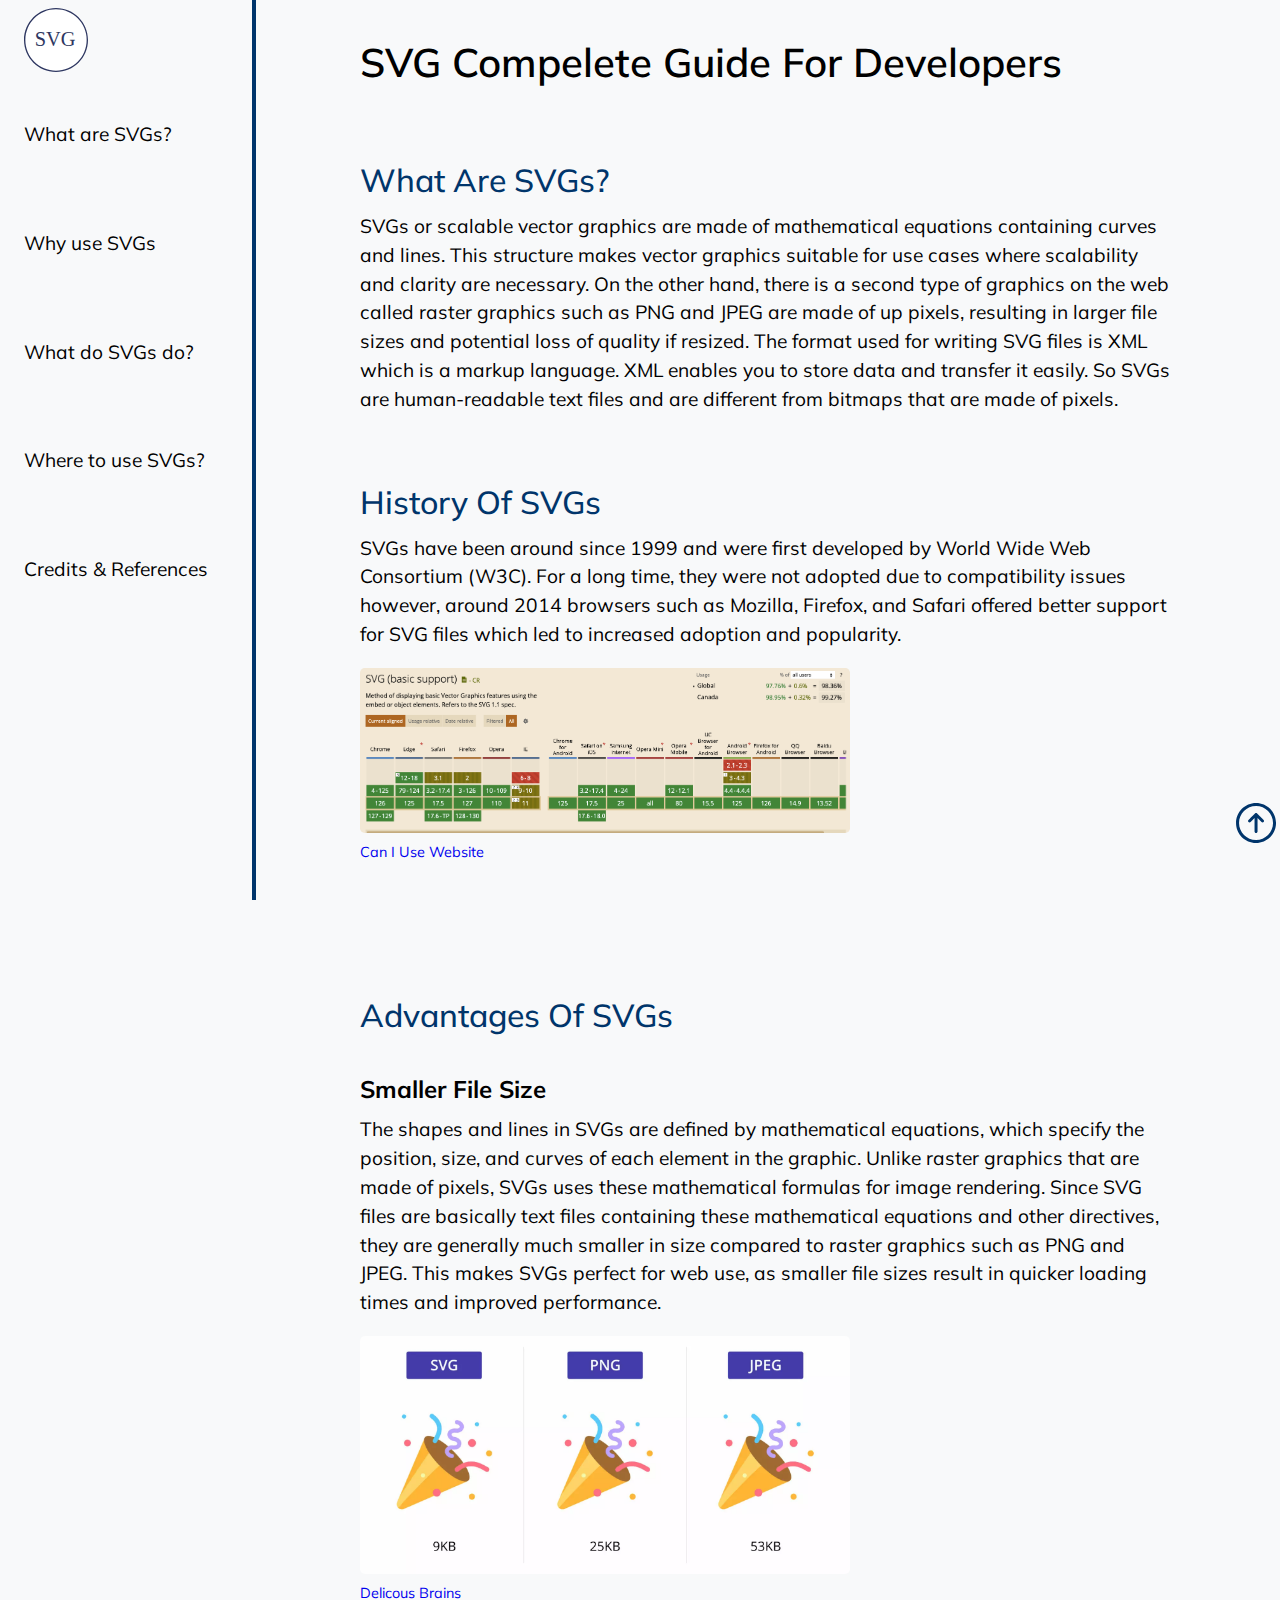
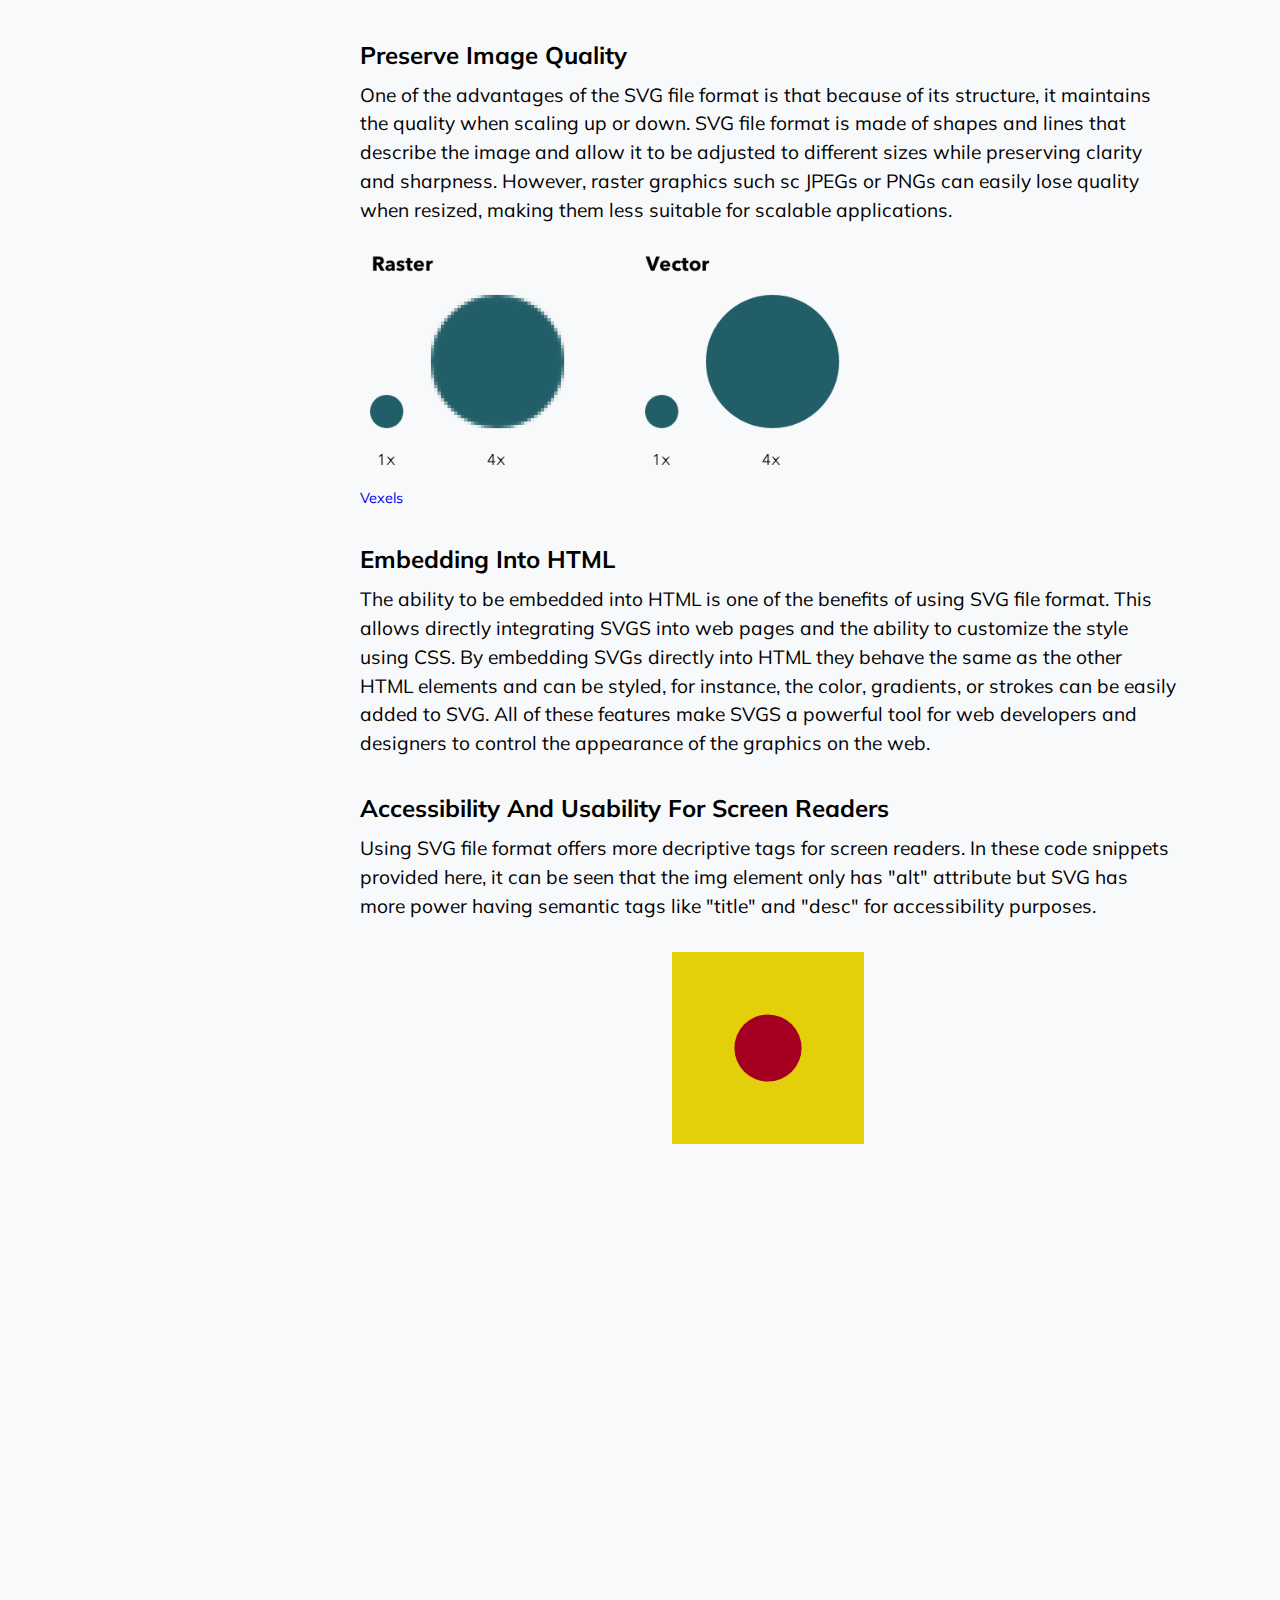
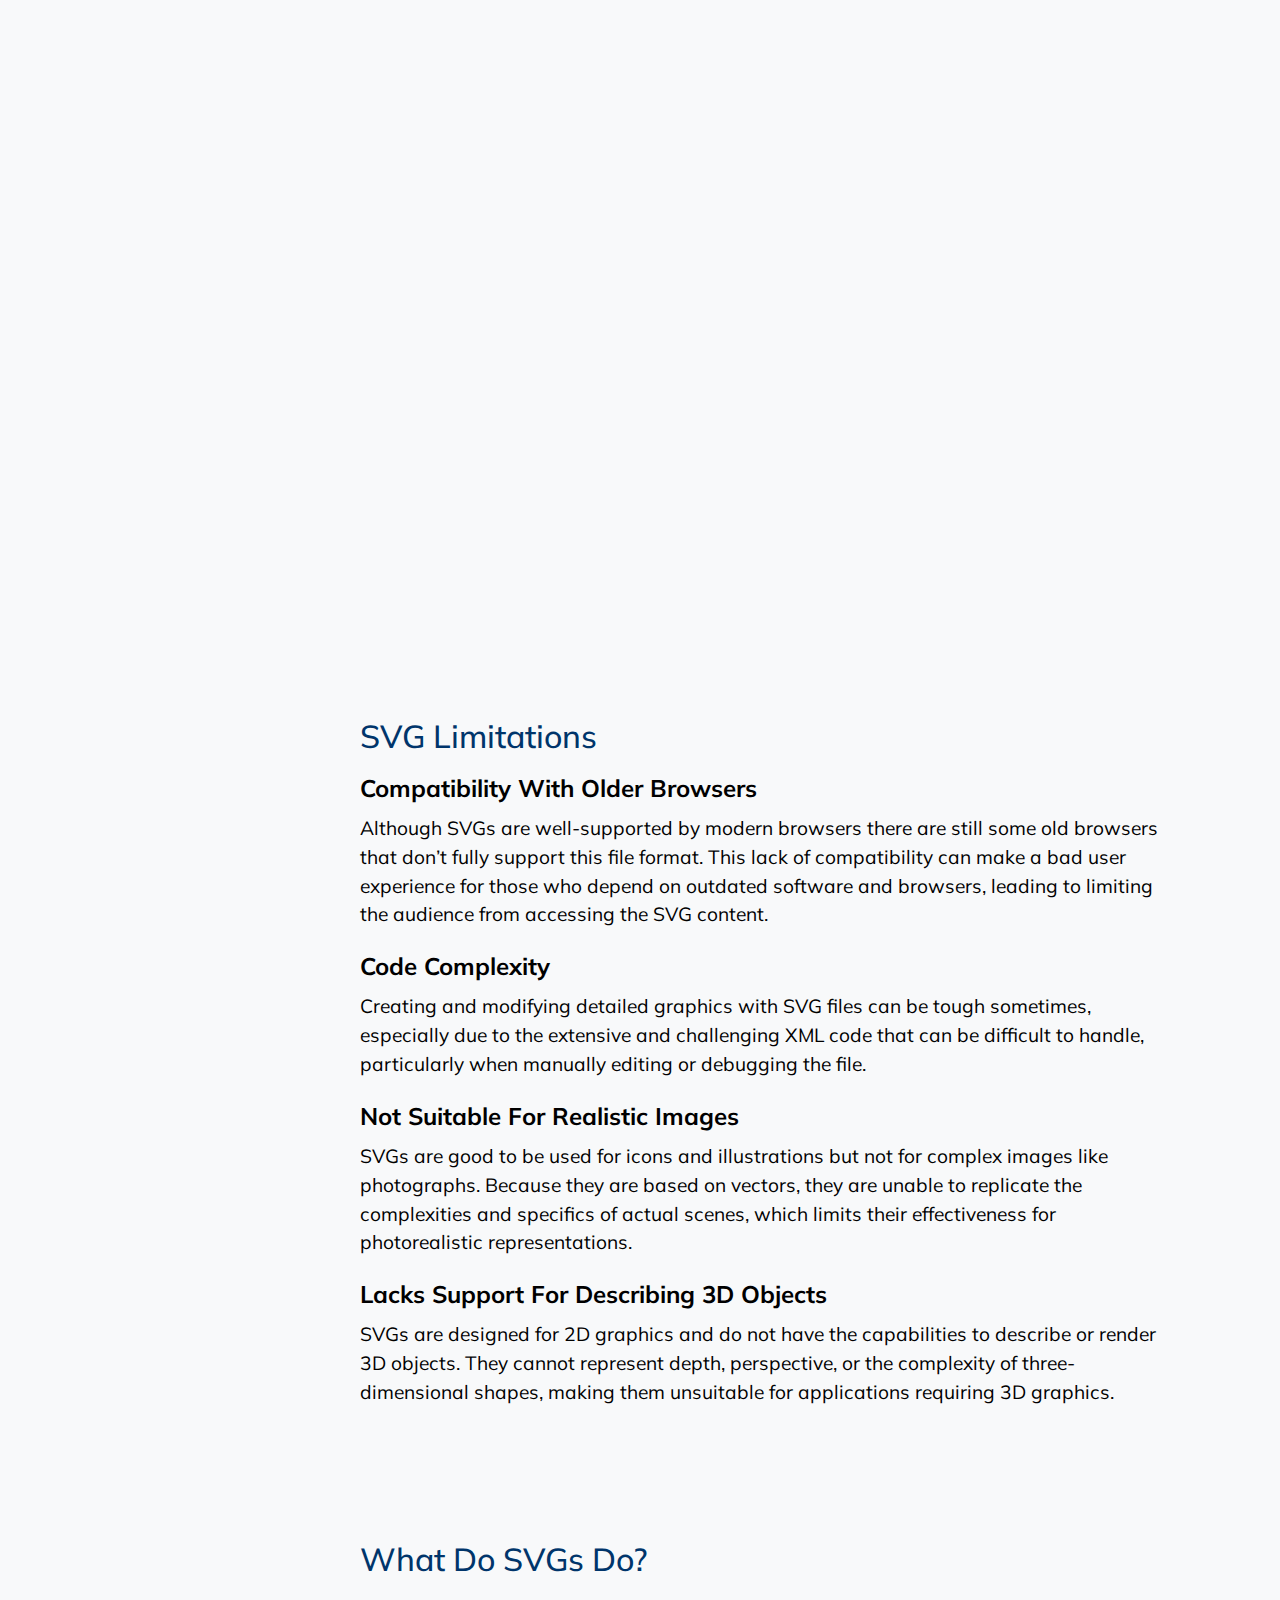
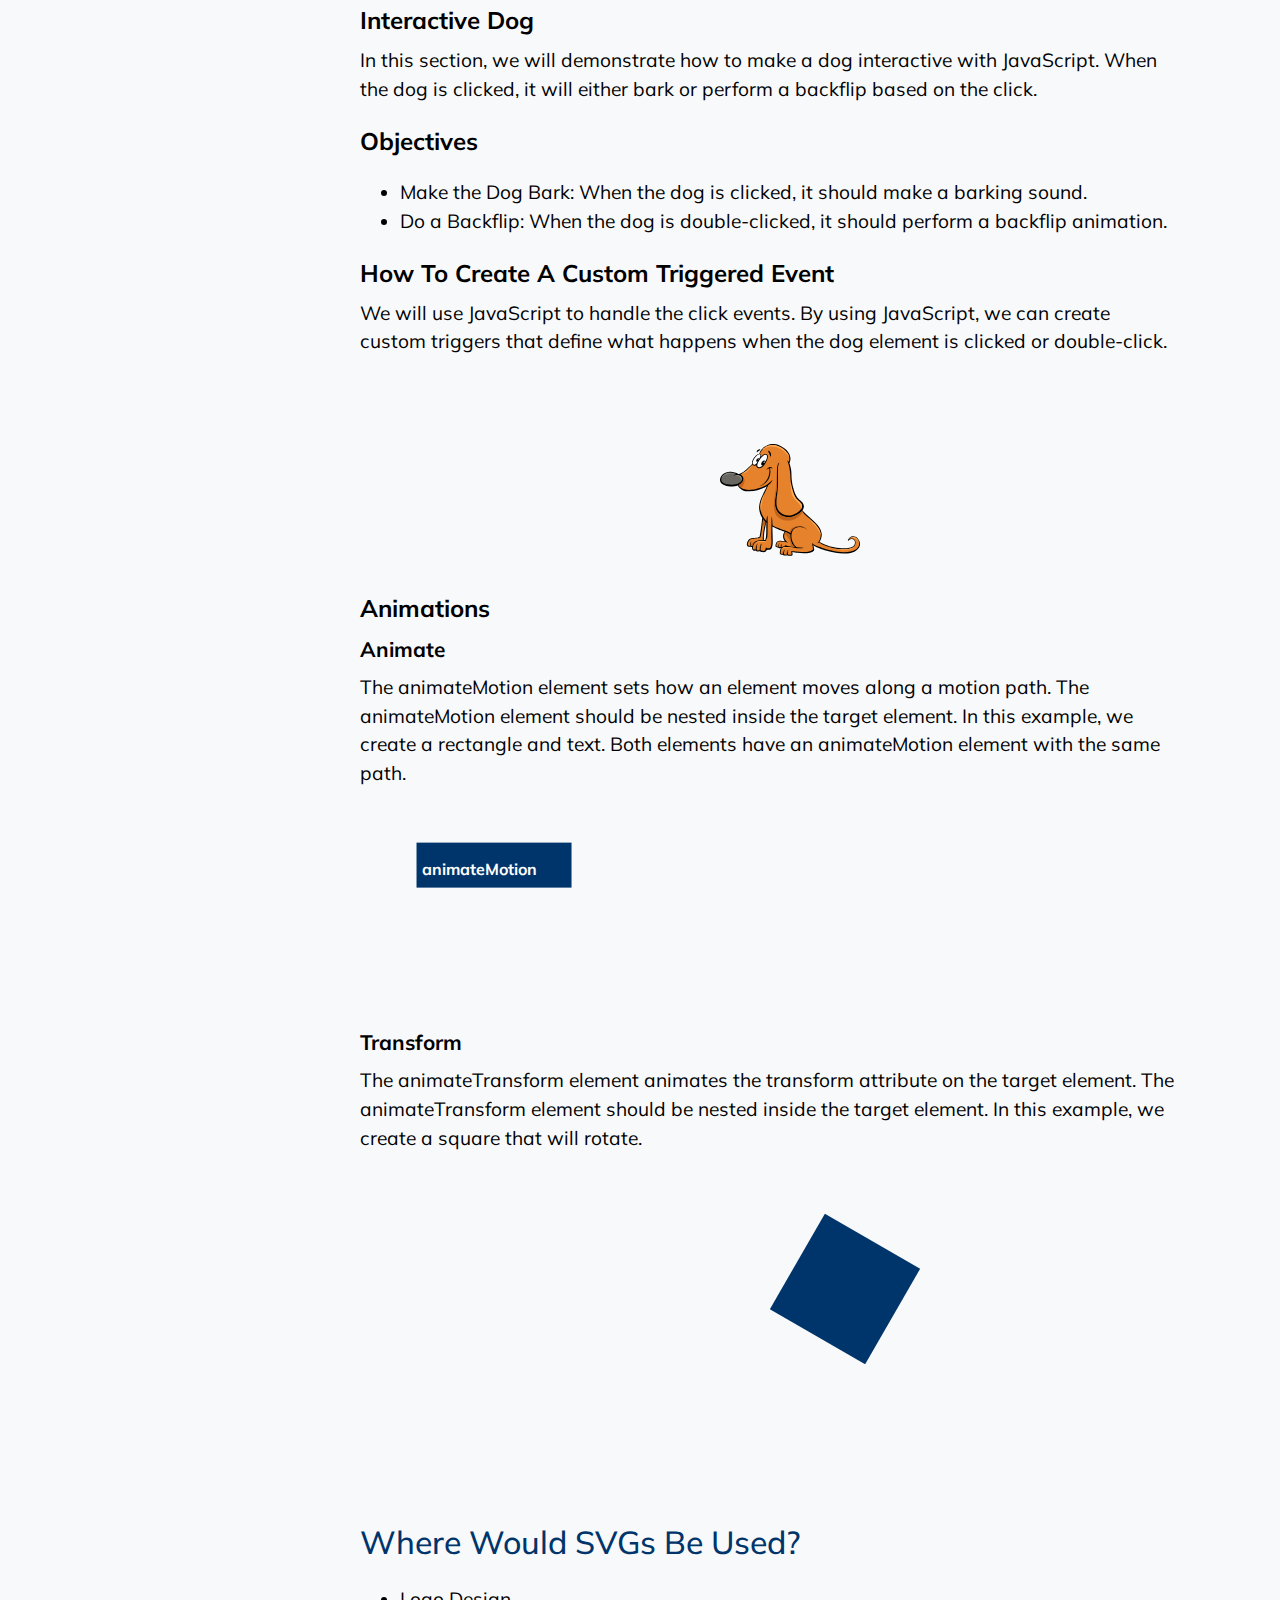
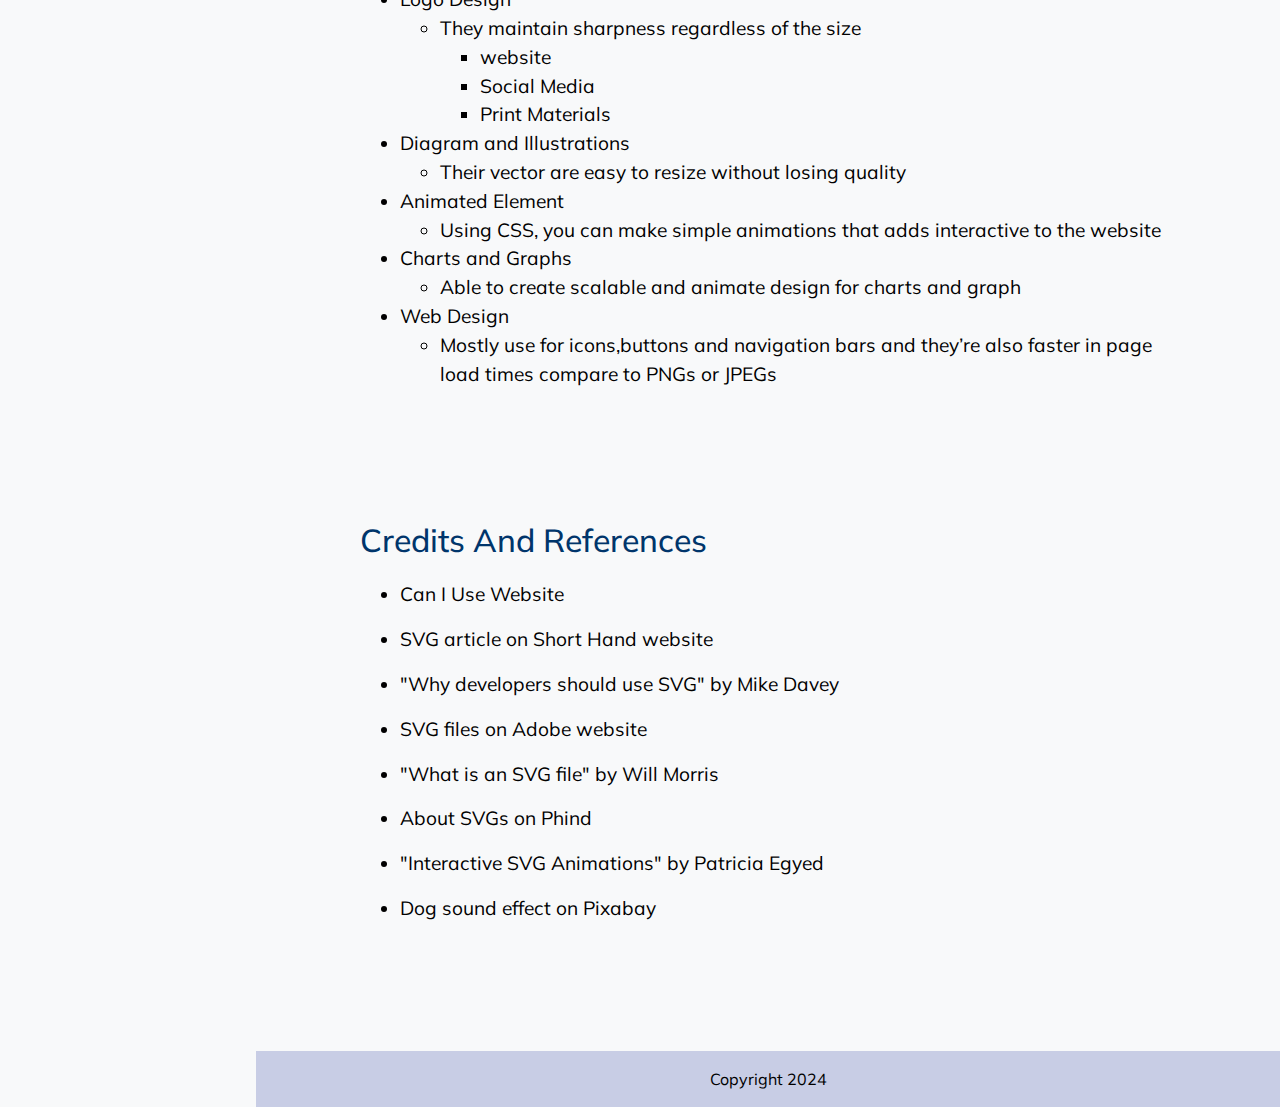
==== commit 2f38e399: "Merge branch 'semantic-html' into haw-branch" ====
--- a/index.html
+++ b/index.html
@@ -80,503 +80,579 @@
             </header>
 
             <main>
-                <h1 id="main-heading">SVG Compelete Guide for Developers</h1>
-                <section class="section svg-intro" id="svg-intro">
-                    <article>
-                        <h2>What are SVGs?</h2>
-                        <p>
-                            SVGs or scalable vector graphics are made of
-                            mathematical equations containing curves and lines.
-                            This structure makes vector graphics suitable for
-                            use cases where scalability and clarity are
-                            necessary. On the other hand, there is a second type
-                            of graphics on the web called raster graphics such
-                            as PNG and JPEG are made of up pixels, resulting in
-                            larger file sizes and potential loss of quality if
-                            resized. The format used for writing SVG files is
-                            XML which is a markup language. XML enables you to
-                            store data and transfer it easily. So SVGs are
-                            human-readable text files and are different from
-                            bitmaps that are made of pixels.
-                        </p>
-                    </article>
-                    <article>
-                        <h2>History of SVGs</h2>
-                        <p>
-                            SVGs have been around since 1999 and were first
-                            developed by World Wide Web Consortium (W3C). For a
-                            long time, they were not adopted due to
-                            compatibility issues however, around 2014 browsers
-                            such as Mozilla, Firefox, and Safari offered better
-                            support for SVG files which led to increased
-                            adoption and popularity.
-                        </p>
-                        <figure>
-                            <img
-                                src="media/svg-support.png"
-                                alt="browsers support for svg files"
-                            />
-                            <figcaption>
-                                <a href="https://caniuse.com/?search=svg"
-                                    >Can I Use Website</a
-                                >
-                            </figcaption>
-                        </figure>
-                    </article>
-                </section>
-                <section class="section svg-pros-cons" id="svg-pros-cons">
-                    <article class="advantages">
-                        <h2>Advantages of SVGs</h2>
-                        <section>
-                            <h3>smaller file size</h3>
+                <div class="main-wrapper">
+                    <h1 id="main-heading">
+                        SVG Compelete Guide for Developers
+                    </h1>
+                    <section class="section svg-intro" id="svg-intro">
+                        <article>
+                            <h2>What are SVGs?</h2>
                             <p>
-                                The shapes and lines in SVGs are defined by
-                                mathematical equations, which specify the
-                                position, size, and curves of each element in
-                                the graphic. Unlike raster graphics that are
-                                made of pixels, SVGs uses these mathematical
-                                formulas for image rendering. Since SVG files
-                                are basically text files containing these
-                                mathematical equations and other directives,
-                                they are generally much smaller in size compared
-                                to raster graphics such as PNG and JPEG. This
-                                makes SVGs perfect for web use, as smaller file
-                                sizes result in quicker loading times and
-                                improved performance.
+                                SVGs or scalable vector graphics are made of
+                                mathematical equations containing curves and
+                                lines. This structure makes vector graphics
+                                suitable for use cases where scalability and
+                                clarity are necessary. On the other hand, there
+                                is a second type of graphics on the web called
+                                raster graphics such as PNG and JPEG are made of
+                                up pixels, resulting in larger file sizes and
+                                potential loss of quality if resized. The format
+                                used for writing SVG files is XML which is a
+                                markup language. XML enables you to store data
+                                and transfer it easily. So SVGs are
+                                human-readable text files and are different from
+                                bitmaps that are made of pixels.
                             </p>
-
+                        </article>
+                        <article>
+                            <h2>History of SVGs</h2>
+                            <p>
+                                SVGs have been around since 1999 and were first
+                                developed by World Wide Web Consortium (W3C).
+                                For a long time, they were not adopted due to
+                                compatibility issues however, around 2014
+                                browsers such as Mozilla, Firefox, and Safari
+                                offered better support for SVG files which led
+                                to increased adoption and popularity.
+                            </p>
                             <figure>
                                 <img
-                                    src="media/file-size.png"
-                                    alt="image shows comparison between svg, png and jpeg file sizes."
+                                    src="media/svg-support.png"
+                                    alt="browsers support for svg files"
                                 />
                                 <figcaption>
-                                    <a
-                                        href="https://deliciousbrains.com/svg-advantages-developers/"
-                                        >Delicous Brains</a
+                                    <a href="https://caniuse.com/?search=svg"
+                                        >Can I Use Website</a
                                     >
                                 </figcaption>
                             </figure>
+                        </article>
+                    </section>
+                    <section class="section svg-pros-cons" id="svg-pros-cons">
+                        <article class="advantages">
+                            <h2>Advantages of SVGs</h2>
+                            <section>
+                                <h3>smaller file size</h3>
+                                <p>
+                                    The shapes and lines in SVGs are defined by
+                                    mathematical equations, which specify the
+                                    position, size, and curves of each element
+                                    in the graphic. Unlike raster graphics that
+                                    are made of pixels, SVGs uses these
+                                    mathematical formulas for image rendering.
+                                    Since SVG files are basically text files
+                                    containing these mathematical equations and
+                                    other directives, they are generally much
+                                    smaller in size compared to raster graphics
+                                    such as PNG and JPEG. This makes SVGs
+                                    perfect for web use, as smaller file sizes
+                                    result in quicker loading times and improved
+                                    performance.
+                                </p>
+
+                                <figure>
+                                    <img
+                                        src="media/file-size.png"
+                                        alt="image shows comparison between svg, png and jpeg file sizes."
+                                    />
+                                    <figcaption>
+                                        <a
+                                            href="https://deliciousbrains.com/svg-advantages-developers/"
+                                            >Delicous Brains</a
+                                        >
+                                    </figcaption>
+                                </figure>
+                            </section>
+                            <section>
+                                <h3>preserve image quality</h3>
+                                <p>
+                                    One of the advantages of the SVG file format
+                                    is that because of its structure, it
+                                    maintains the quality when scaling up or
+                                    down. SVG file format is made of shapes and
+                                    lines that describe the image and allow it
+                                    to be adjusted to different sizes while
+                                    preserving clarity and sharpness. However,
+                                    raster graphics such sc JPEGs or PNGs can
+                                    easily lose quality when resized, making
+                                    them less suitable for scalable
+                                    applications.
+                                </p>
+                                <figure>
+                                    <img
+                                        src="media/svg-quality.png"
+                                        alt="difference between raster graphics and vector graphics"
+                                    />
+                                    <figcaption>
+                                        <a
+                                            href="https://www.vexels.com/blog/getting-started-guide-to-vexels-graphics/"
+                                            >Vexels</a
+                                        >
+                                    </figcaption>
+                                </figure>
+                            </section>
+                            <section>
+                                <h3>embedding into HTML</h3>
+                                <p>
+                                    The ability to be embedded into HTML is one
+                                    of the benefits of using SVG file format.
+                                    This allows directly integrating SVGS into
+                                    web pages and the ability to customize the
+                                    style using CSS. By embedding SVGs directly
+                                    into HTML they behave the same as the other
+                                    HTML elements and can be styled, for
+                                    instance, the color, gradients, or strokes
+                                    can be easily added to SVG. All of these
+                                    features make SVGS a powerful tool for web
+                                    developers and designers to control the
+                                    appearance of the graphics on the web.
+                                </p>
+                            </section>
+                            <section>
+                                <h3>
+                                    Accessibility and usability for screen
+                                    readers
+                                </h3>
+                                <p>
+                                    Using SVG file format offers more decriptive
+                                    tags for screen readers. In these code
+                                    snippets provided here, it can be seen that
+                                    the img element only has "alt" attribute but
+                                    SVG has more power having semantic tags like
+                                    "title" and "desc" for accessibility
+                                    purposes.
+                                </p>
+                                <img
+                                    class="accessibility-svg"
+                                    src="media/accessibility-svg.svg"
+                                    alt="yellow rectangle and a red circle inside"
+                                />
+
+                                <iframe
+                                    src="https://carbon.now.sh/embed?bg=rgba%28200%2C205%2C229%2C1%29&t=monokai&wt=none&l=htmlmixed&width=680&ds=true&dsyoff=20px&dsblur=68px&wc=true&wa=true&pv=56px&ph=56px&ln=false&fl=1&fm=Hack&fs=14px&lh=133%25&si=false&es=2x&wm=false&code=%2520%2520%2520%253Csvg%250A%2520%2520%2520%2520%2520%2520%2520%2520%2520%2520%2520%2520%2520%2520%2520%2520role%253D%2522img%2522%250A%2520%2520%2520%2520%2520%2520%2520%2520%2520%2520%2520%2520%2520%2520%2520%2520width%253D%2522300%2522%250A%2520%2520%2520%2520%2520%2520%2520%2520%2520%2520%2520%2520%2520%2520%2520%2520height%253D%2522300%2522%250A%2520%2520%2520%2520%2520%2520%2520%2520%2520%2520%2520%2520%2520%2520%2520%2520aria-labelledby%253D%2522titleID%2520descriptionID%2522%250A%2520%2520%2520%2520%2520%2520%2520%2520%2520%2520%2520%2520%2520%2520%2520%2520tabindex%253D%25220%2522%250A%2520%2520%2520%2520%2520%2520%2520%2520%2520%2520%2520%2520%253E%250A%2520%2520%2520%2520%2520%2520%2520%2520%2520%2520%2520%2520%2520%2520%2520%2520%253Ctitle%2520id%253D%2522titleID%2522%253ERed%2520Circle%2520in%2520Yellow%2520Square%253C%252Ftitle%253E%250A%2520%2520%2520%2520%2520%2520%2520%2520%2520%2520%2520%2520%2520%2520%2520%2520%253Cdesc%2520id%253D%2522descriptionID%2522%253E%250A%2520%2520%2520%2520%2520%2520%2520%2520%2520%2520%2520%2520%2520%2520%2520%2520%2520%2520%2520%2520This%2520SVG%2520image%2520displays%2520a%2520red%2520circle%2520centered%2520inside%2520a%250A%2520%2520%2520%2520%2520%2520%2520%2520%2520%2520%2520%2520%2520%2520%2520%2520%2520%2520%2520%2520yellow%2520square.%2520The%2520square%2520has%2520a%2520side%2520length%2520of%2520300%2520pixels%252C%250A%2520%2520%2520%2520%2520%2520%2520%2520%2520%2520%2520%2520%2520%2520%2520%2520%2520%2520%2520%2520and%2520the%2520circle%2520has%2520a%2520radius%2520of%252050%2520pixels.%250A%2520%2520%2520%2520%2520%2520%2520%2520%2520%2520%2520%2520%2520%2520%2520%2520%253C%252Fdesc%253E%250A%2520%2520%2520%2520%2520%2520%2520%2520%2520%2520%2520%2520%2520%2520%2520%2520%253Crect%250A%2520%2520%2520%2520%2520%2520%2520%2520%2520%2520%2520%2520%2520%2520%2520%2520%2520%2520%2520%2520x%253D%25220%2522%250A%2520%2520%2520%2520%2520%2520%2520%2520%2520%2520%2520%2520%2520%2520%2520%2520%2520%2520%2520%2520y%253D%25220%2522%250A%2520%2520%2520%2520%2520%2520%2520%2520%2520%2520%2520%2520%2520%2520%2520%2520%2520%2520%2520%2520width%253D%2522300%2522%250A%2520%2520%2520%2520%2520%2520%2520%2520%2520%2520%2520%2520%2520%2520%2520%2520%2520%2520%2520%2520height%253D%2522300%2522%250A%2520%2520%2520%2520%2520%2520%2520%2520%2520%2520%2520%2520%2520%2520%2520%2520%2520%2520%2520%2520fill%253D%2522%2523E4D00A%2522%250A%2520%2520%2520%2520%2520%2520%2520%2520%2520%2520%2520%2520%2520%2520%2520%2520%253E%253C%252Frect%253E%250A%2520%2520%2520%2520%2520%2520%2520%2520%2520%2520%2520%2520%2520%2520%2520%2520%253Ccircle%2520cx%253D%2522150%2522%2520cy%253D%2522150%2522%2520fill%253D%2522red%2522%2520r%253D%252250%2522%253E%253C%252Fcircle%253E%250A%2520%2520%2520%2520%2520%2520%2520%2520%2520%2520%2520%2520%253C%252Fsvg%253E"
+                                    style="
+                                        width: 800px;
+                                        height: 580px;
+                                        border: 0;
+                                        transform: scale(1);
+                                        overflow: hidden;
+                                    "
+                                    sandbox="allow-scripts allow-same-origin"
+                                >
+                                </iframe>
+
+                                <iframe
+                                    src="https://carbon.now.sh/embed?bg=rgba%28200%2C205%2C229%2C1%29&t=monokai&wt=none&l=htmlmixed&width=680&ds=true&dsyoff=20px&dsblur=68px&wc=true&wa=true&pv=56px&ph=56px&ln=false&fl=1&fm=Hack&fs=14px&lh=133%25&si=false&es=2x&wm=false&code=%2520%253Cimg%250A%2520%2520%2520%2520%2520%2520%2520%2520%2520%2520%2520%2520%2520%2520%2520%2520src%253D%2522graphic.svg%2522%250A%2520%2520%2520%2520%2520%2520%2520%2520%2520%2520%2520%2520%2520%2520%2520%2520aria-labelledby%253D%2522imgTitle%2520imgDesc%2522%250A%2520%2520%2520%2520%2520%2520%2520%2520%2520%2520%2520%2520%2520%2520%2520%2520alt%253D%2522Yellow%2520square%2520with%2520a%2520red%2520circle%2520in%2520the%2520center%2522%250A%2520%2520%2520%2520%2520%2520%2520%2520%2520%2520%2520%2520%2520%2520%2520%2520width%253D%2522300%2522%250A%2520%2520%2520%2520%2520%2520%2520%2520%2520%2520%2520%2520%2520%2520%2520%2520height%253D%2522300%2522%250A%2520%2520%2520%2520%2520%2520%2520%2520%2520%2520%2520%2520%252F%253E%250A%2520%2520%2520%2520%2520%2520%2520%2520%2520%2520%2520%2520%253Cspan%2520id%253D%2522imgTitle%2522%2520style%253D%2522display%253A%2520none%2522%253E%250A%2520%2520%2520%2520%2520%2520%2520%2520%2520%2520%2520%2520%2520%2520%2520%2520Red%2520Circle%2520in%2520Yellow%2520Square%250A%2520%2520%2520%2520%2520%2520%2520%2520%2520%2520%2520%2520%253C%252Fspan%253E%250A%2520%2520%2520%2520%2520%2520%2520%2520%2520%2520%2520%2520%253Cspan%2520id%253D%2522imgDesc%2522%2520style%253D%2522display%253A%2520none%2522%253E%250A%2520%2520%2520%2520%2520%2520%2520%2520%2520%2520%2520%2520%2520%2520%2520%2520This%2520image%2520shows%2520a%2520red%2520circle%2520centered%2520inside%2520a%2520yellow%2520square.%250A%2520%2520%2520%2520%2520%2520%2520%2520%2520%2520%2520%2520%2520%2520%2520%2520The%2520square%2520has%2520a%2520side%2520length%2520of%2520300%2520pixels%252C%2520and%2520the%2520circle%2520has%2520a%250A%2520%2520%2520%2520%2520%2520%2520%2520%2520%2520%2520%2520%2520%2520%2520%2520radius%2520of%252050%2520pixels.%250A%2520%2520%2520%2520%2520%2520%2520%2520%2520%2520%2520%2520%253C%252Fspan%253E"
+                                    style="
+                                        width: 800px;
+                                        height: 460px;
+                                        border: 0;
+                                        transform: scale(1);
+                                        overflow: hidden;
+                                    "
+                                    sandbox="allow-scripts allow-same-origin"
+                                >
+                                </iframe>
+                            </section>
+                        </article>
+                        <article class="disadvantages">
+                            <h2>SVG Limitations</h2>
+                            <section>
+                                <h3>Compatibility with older browsers</h3>
+                                <p>
+                                    Although SVGs are well-supported by modern
+                                    browsers there are still some old browsers
+                                    that don’t fully support this file format.
+                                    This lack of compatibility can make a bad
+                                    user experience for those who depend on
+                                    outdated software and browsers, leading to
+                                    limiting the audience from accessing the SVG
+                                    content.
+                                </p>
+                            </section>
+                            <section>
+                                <h3>Code Complexity</h3>
+                                <p>
+                                    Creating and modifying detailed graphics
+                                    with SVG files can be tough sometimes,
+                                    especially due to the extensive and
+                                    challenging XML code that can be difficult
+                                    to handle, particularly when manually
+                                    editing or debugging the file.
+                                </p>
+                            </section>
+                            <section>
+                                <h3>Not suitable for realistic images</h3>
+                                <p>
+                                    SVGs are good to be used for icons and
+                                    illustrations but not for complex images
+                                    like photographs. Because they are based on
+                                    vectors, they are unable to replicate the
+                                    complexities and specifics of actual scenes,
+                                    which limits their effectiveness for
+                                    photorealistic representations.
+                                </p>
+                            </section>
+                            <section>
+                                <h3>Lacks support for describing 3D objects</h3>
+                                <p>
+                                    SVGs are designed for 2D graphics and do not
+                                    have the capabilities to describe or render
+                                    3D objects. They cannot represent depth,
+                                    perspective, or the complexity of
+                                    three-dimensional shapes, making them
+                                    unsuitable for applications requiring 3D
+                                    graphics.
+                                </p>
+                            </section>
+                        </article>
+                    </section>
+                    <section
+                        class="section svg-capabilities"
+                        id="svg-capabilities"
+                    >
+                        <h2>What do SVGs do?</h2>
+                        <p></p>
+                        <!-- Doggo -->
+                        <section id="section-doggo">
+                            <article>
+                                <h3>Interactive Dog</h3>
+                                <p>
+                                    In this section, we will demonstrate how to
+                                    make a dog interactive with JavaScript. When
+                                    the dog is clicked, it will either bark or
+                                    perform a backflip based on the click.
+                                </p>
+
+                                <h3>Objectives</h3>
+                                <ul>
+                                    <li>
+                                        Make the Dog Bark: When the dog is
+                                        clicked, it should make a barking sound.
+                                    </li>
+                                    <li>
+                                        Do a Backflip: When the dog is
+                                        double-clicked, it should perform a
+                                        backflip animation.
+                                    </li>
+                                </ul>
+
+                                <h3>How to Create a Custom Triggered Event</h3>
+                                <p>
+                                    We will use JavaScript to handle the click
+                                    events. By using JavaScript, we can create
+                                    custom triggers that define what happens
+                                    when the dog element is clicked or
+                                    double-click.
+                                </p>
+                            </article>
+                            <div class="interactive-doggo">
+                                <div id="box">Woof Woof Woof</div>
+                                <audio
+                                    id="audio"
+                                    src="media/dog-bark.mp3"
+                                ></audio>
+                                <svg
+                                    id="doggo"
+                                    class="doggo"
+                                    data-name="Layer 1"
+                                    xmlns="http://www.w3.org/2000/svg"
+                                    viewBox="0 0 2624.54 2097.13"
+                                >
+                                    <defs>
+                                        <style>
+                                            .cls-2,
+                                            .cls-3,
+                                            .cls-4,
+                                            .cls-5,
+                                            .cls-6,
+                                            .cls-7 {
+                                                stroke-width: 0;
+                                            }
+                                            .cls-2 {
+                                                fill: #ffaa54;
+                                            }
+                                            .cls-3 {
+                                                fill: #000;
+                                            }
+                                            .cls-4 {
+                                                fill: #8d8b85;
+                                            }
+                                            .cls-5 {
+                                                fill: #e6822b;
+                                            }
+                                            .cls-6 {
+                                                fill: #fff;
+                                            }
+                                            .cls-7 {
+                                                fill: #c0631c;
+                                            }
+                                        </style>
+                                    </defs>
+                                    <path
+                                        class="cls-3"
+                                        d="M2586.21 1775.74c-44.22-48.3-109.84-57.27-152.75-23.9-37.41 29.1-42.04 79.78-30.37 66.38 11.67-13.39 43.97-39.8 73.56-34.73 70.08 11.99 59.68 88.9 34.64 118.97-15.93 19.12-40.97 30.14-63.92 36.97-53.01 15.79-110.67 16.12-165.51 14.53-63.66-1.85-126.95-8.44-188.19-26.65-45.43-13.52-164.22-49.7-226.77-96.35 35.52-39.64 43.36-117.84 39.68-147.71-7.6-62.08-38.62-118.59-78.22-165.04-84.94-99.68-192.58-177.69-282.71-272.59 11.94-16.39 20.86-34.53 24.71-54.57 14.03-73.15-42.35-113.84-91.95-155.18-49.76-41.48-72.56-109.21-92.39-168.84-21.1-63.46-35.84-129.61-41.79-196.2-6.04-67.5-1.88-109.98-9.76-177.36-3.31-28.29-18.27-100.06-32.21-133.07 14.43-33.46 38.85-101.33-13.85-191.75-40.44-69.36-117.04-115.62-189.6-147.22-55.79-24.31-134.8-31.74-201.91-2.07-94.42 41.75-145.28 101.93-157.99 163.88-41.29 3.97-91.87 58.13-113.4 92.95-16.89 27.32-32.5 65.98-24.36 97.77-19.51 21.77-41.08 42.21-63.15 63.93-24.33 23.96-50.33 47.72-78.31 67.36-30.83 21.63-65.45 51.42-103.9 57.97-5.39-1.2-10.85-2.11-16.35-2.54-13.71-9.07-59.1-32.06-130.95-39.24-55.73-5.57-112.92 9.76-155.4 47.29C20.59 597.45-4.73 638.06.73 682.75c4.21 34.48 26.94 59.63 55.34 76.14 40.62 23.63 89.54 35.08 138.89 37.18 42.09 1.8 98.84-5.22 136.63-17.72 16.26 32.76 52.32 65.76 83.23 82.55 40.78 22.16 89.07 28 134.6 27.15 139.64-2.61 262.11-55.82 327.99-95.52-20.45 49.17-59.05 121.35-84.78 176.74-28.73 61.82-51.57 128.14-58.09 196.59-5.74 60.25 8.32 120.78 32.04 175.85 7.37 17.09 15.85 33.17 25.26 48.47-3.38 30.03-34.56 321.03-54.41 357.79-4.28 7.94-124.53 12.98-151.61 19.39-34.43 8.16-46.94 22.45-64.22 53.05-13.38 23.67-24.03 53.23-16.16 80.43 7.99 27.51 39.64 32.66 63.63 25.24 10.29 4.95 21.08 6.93 32.34 6.44-1.91 16.27-.82 32.44 6.2 45.53 12.73 23.76 38.94 26.16 61.91 18.42 5.66 24.45 59.57 21.14 81.08 16.61 5.53 7.1 13.97 11.71 26.8 13.24 27.36 3.28 58.11 6.79 81.21-11.04 7.42-5.72 13.48-20.95 17.13-29.68 19.23-1.46 40.56-1.24 53.43-2.92 21.91-2.89 33.66-19.02 41.89-37.8 20.79-47.44 18.02-110.32 17.24-160.7-1.02-66.77-5.53-194.53-5.53-237.14 33.25 24.94 139.75 64.65 176.88 78.74 17.53 6.65 35.14 13.05 52.76 19.47-25.65 27.04-34.09 70.66-27.99 106.43 3.76 22.03 15.62 52.96 34.35 72.83-37.51-7.23-75.96-11.39-114.41-7.26-49.44 5.32-65.47 55.07-64.43 101.84.28 12.93 34.56 25.7 49.88 20.79 7.62 14.08 27.47 19.08 40.86 9.64.58.88 1.22 1.68 1.92 2.36 1.82 2.24 3.56 4.04 6.03 5.48-16.6 35.54-21.8 81.26-14.52 105.17 4.21 13.84 41 16.73 57.48 13.48.17.47.25 1.05.44 1.49 9.1 21.35 60.54 17.27 79.86 6.61 11.86 14.81 77.8 19.57 96.04.26 2.72-2.89 7.27-31.17-7.64-54.24 25.31-1.88 76.56 7.48 103.04 11.42 58.31 8.67 115.12 11.38 174.15 6.69 40.6-3.23 111.06-14.7 135.73-52.23 12.22-18.59-12.69-86.28-15.55-96.79 51.92 37.58 161.69 75.27 199.41 86.47 71.39 21.21 143.56 41.79 216.96 54.8 119.68 21.23 262.17 23.06 364-25.78 44.16-21.17 80.12-56.76 92.49-104.96 11.73-45.69-2.85-99.71-34.29-134.06Zm-1740.6 24.43c-.61.7-1.09 1.44-1.56 2.22-7.5.88-15.27 1.51-23.29 1.95 3.77-23.96.95-49.83 2.37-74.04 1.84-31.22 6.04-62.27 10.25-93.25 7.32-53.95 24.61-109.27 29.29-163.82 2.24 1.93 4.37 3.95 6.66 5.83-1.92 50.8-1.01 101.98-1.53 151.65-.4 37.37-1.68 74.85-6.39 111.95-1.87 14.71-4.76 29.28-9.26 43.41-1.54 4.86-4.01 9.7-6.53 14.11Z"
+                                    />
+                                    <path
+                                        class="cls-3"
+                                        d="M840.08 1810.96c-.05.06-.07.11-.12.17.01-.02.05-.05.08-.07.02-.02.03-.07.05-.1ZM839.85 1811.27s.06-.08.11-.14c-.03.04-.06.1-.11.14ZM839.45 1812.05c.15-.26.21-.53.4-.78-.66.88-.79 1.37-.4.78Z"
+                                    />
+                                    <path
+                                        class="cls-6"
+                                        d="M612.11 349.58c.82-18.9 9.82-37.54 18.38-53.92 15.4-29.43 37.8-56.54 63.01-78.1 13.92-11.9 33.97-27.95 52.96-22.74 29.6 8.12 1.11 61.57-16.43 92.23-14.67 20.35-27.59 42-37.55 64.97-12.22 16.52-27.45 35-44.12 36.59-29.57 2.8-37.04-20.91-36.25-39.04ZM805.57 224.37c23.76-21.44 66.37-32.66 74.08.08 12.5 53-46.53 133.01-85.84 178.53-18.95 21.94-45.01 41.05-74.76 29.27-27.31-10.82-20.71-43.02-13.37-64.74 17.43-51.59 59.93-107.07 99.89-143.14Z"
+                                    />
+                                    <path
+                                        d="M138.31 756.57c-51.8-10.41-127.75-40.71-113.52-106.42 11.87-54.85 62.56-92.74 114.04-105.67 53.16-13.34 116.22-2.91 170.28 17.53-43.17 11.79-51.94 35.07-45.93 32.04 47.12-23.76 134.26-7.95 146.9 51.25 7.37 34.48-21.37 66.25-47.49 83.4-62.53 41.04-153.45 42.09-224.28 27.87Z"
+                                        style="stroke-width: 0; fill: #696761"
+                                    />
+                                    <path
+                                        class="cls-4"
+                                        d="M159.38 561.82c46.74-8.8 94.34-7.04 140.57-3.11-51.93-18.21-110.94-26.81-161.13-14.22-46.37 11.63-91.99 43.59-109.3 89.88 24.51-41.1 80.6-63.26 129.85-72.55ZM398.48 694.09c9.78-14.54 15.34-31.31 11.61-48.79-11.92-55.83-90.04-73.04-138.43-54.9 69.36.51 134.61 39.31 126.82 103.69Z"
+                                    />
+                                    <path
+                                        class="cls-5"
+                                        d="M615.85 1880.24c-3.93 9.54-7.95 20.95-10.89 32.95-8.84 1.25-17.45.33-26.02-1.94-4.92-27.63 4.64-57.59 6.31-85.06.24-3.93-16.07 8.75-21.61 84.29-25.23.7-44.11-2.08-42.99-33.27.95-26.62 22.36-61.92 40.21-80.72 24.81-26.11 186.13-27.86 190.17-34.33 31.17-49.88 55.84-339.07 56.17-348.88 13.09 17.99 27.79 34.64 44.19 50.02-19.41 54.07-26.04 117.02-35.84 172.81-4.93 28.03-18.29 142.31-11.94 168.98-72.59 2.47-156.72-.4-187.77 75.16ZM1135.54 1928.48c-3.12 8.31-33.44 3.7-34.29-3.12-3.12-24.94 5.19-45.72 15.49-66.44 1.71-3.44-23.8 9.29-28.5 67-13.7-4.35-35.36-3.22-32.81-19.03 2.73-16.9 3.13-32.43 10.93-48.13 11.39-22.92 36.21-28.41 59.54-28.97 50.39-1.23 99.54 7.18 148.83 17.92 17.72 3.86-42.54-18.99-64.71-76.68-15.48-40.31-9.02-85.71 15.92-121.05 9.86 3.61 72.74 33.26 91.94 48.29-3.18 31.18-.26 63.36 5.92 93.46 10.35 50.61 35.09 110.58 78.71 141.1-2.23-.3-143.32-15.77-176.78-32.51-4.17-2.08-9.27 3.33-6.99 7.35 1.96 3.44 3.05 6.41 6.1 9.07-27.99-.72-55.92 9.39-69.43 21.16-12.6-13.58 7.36-56.7 9.73-69.64.68-3.71-27.16 23.99-29.6 60.22Z"
+                                    />
+                                    <path
+                                        class="cls-5"
+                                        d="M2601.67 1828.21c-13.03-44.3-60.55-85.43-107.94-83.64-33.72 1.27-68.59 19.74-78.24 49.17 46.03-43.98 131.24-21.12 125.21 57.18-3.79 49.22-22.16 76.1-57.08 93.55-53.8 26.87-117.82 30.9-176.97 30.48-70.53-.5-150.28-11.02-218.2-30.85-54.43-15.89-188.09-60.27-232.68-102.26-10.48 15.98-32.65 22.21-28.14 17.02 44.83-51.67 73.48-126.87 55.81-196.44-15.93-62.79-57.18-115.52-100.75-161.99-47.44-50.58-100.6-95.15-151.71-141.85-33.47-30.56-70.03-63.1-93.03-103.08-23.32 27.8-55.06 50.07-84.65 67.05-60.27 34.61-126.99 59.78-197.68 49.5-71.07-10.32-143.76-46.01-183.94-107.72-80.35-123.41-24.31-277.54-10.13-411.12 9.75-91.82 4.36-184.85 7.88-277 2.25-58.61-7.91-126.81 11.32-183.77 15.5-45.93 33.5-42.86 31.56-39.53-34.28 58.73-26.33 134.27-27.12 199.72-.93 76.61 1.97 153.26.42 229.86-1.43 71.11-12.42 140.34-20.85 210.81-10.55 88.2-19.19 194.48 43.45 267.33 55.29 64.3 151.65 95.57 234.08 73.95 61.66-16.17 137.16-55.15 174.41-108.4 23.17-33.1 30.46-73.4 5.14-108.32-17.3-23.87-40.6-40.98-62.26-60.53-59.04-53.28-87.68-137.32-106.55-212.53-11.18-44.53-22.73-89.77-27.65-135.48-5.01-46.43-5.9-93.04-8.4-139.63-3.53-65.67-20.6-184.23-54.76-252.93-3.84-7.75 16.69-1.98 29.19 23.37 19.26-57.12 4.97-124.62-25.42-167.86-41.28-58.75-102.47-102.49-168.94-129.09-51.62-20.64-130.52-36.04-197.16-7.54-65.22 27.9-131.24 75.85-151.72 146.91 24.87 6.74 28.17 33.6 16.34 61.41 17.63-20.47 37.98-40.84 62.94-49.41 53.81-18.49 75.77 14.75 68.53 56.48-7.23 41.72-18.9 69.31-41.93 105.04-20.69 32.12-44.79 72.8-79.74 91.47-26.09 13.96-62.94 14.27-82.93-11.03-9.92-12.54-12.49-27.45-11.1-42.46-43.04 36.66-70.46.23-74.39-7.5-20.98 31.98-53.68 60.65-81.27 86.22-22.94 21.27-47.23 40.65-72.99 58.36-13.83 9.53-43.05 31.63-69.97 41.1 11 5.41 21.31 12.6 30.35 21.85 68.85 70.51 6.06 145.72-64.19 177.73 30.9 36.2 64.77 67.35 113.42 78.69 36.35 8.47 74.15 13.36 111.39 10.06 100.42-8.9 209.37-46.06 281.16-84.06 68.1-36.06 125.03-100.13 129.22-106.42 5.07-7.6-20.27 70.1-81.08 102.19-10.47 31.42-39.75 91.64-56.58 126.69-36.02 74.97-77.62 156.79-86.28 239.28-7.27 69.22 5.79 139.09 37.66 201.07 14.89 28.95 32.13 56.85 53.05 81.88 6.96 8.32 13.8 16.41 20.2 25.16.35.48.63.96.96 1.44 5.87-97.13 20.82-107.2 20.88-103.55 1.62 94.74.33 316.68-.46 344.17-2.08 72.74-23.9 124.7-35.33 129.89-11.43 5.2-125.75-4.5-176.73 17.83-36.93 16.16-62.29 53.58-62.29 119.34 0 20.79 35.34 25.98 51.25 18.62-.14-37.14 10.02-72.6 31.36-104.92 1.51-2.28 5-.08 4.05 2.33-13.32 33.98-20.14 99.54-12.75 114.57 7.39 15.03 37.3 8.87 50.8 3.67 2.5-22.62 11.44-73.78 17.66-93.53 6.24-19.74 21.83-29.09 18.87-19.35-2.07 6.81-17.83 78.59-17.4 98.31.41 19.7 8.12 25.96 22.1 27.25 16.94 1.57 43.08 7.1 58-3.82 6.91-5.06 17.15-41.05 19.23-55.59 2.08-14.55 9.36 2.07 8.97 14.38 21.16-.88 52.92-.82 62.33-7.26 12.13-8.32 21.19-14.43 28.46-57.05 9.76-57.16 3.4-101.22 2.08-158.98-1.48-65.04 5.07-312.69 5.2-367.88.04-13.74 17.67 23.9 15.73 157.24 23.76 22.55 174.33 77.83 211.31 90.87 31.72 11.18 87.83 31.43 128.26 56.32 5.12-21.85 13.82-42.72 27.3-61.4 58.52-80.99 208.3-89.59 271.29-8.88 1.64 2.09-1.6 4.22-3.29 2.33-60.13-66.83-213.28-60.87-258.07 22.74-49.66 92.69-8.72 251.09 79.5 312.01 40.01 4.48 80 7.45 120.35 9.89 2.8.17 2.71 4.42.03 4.8-105.22 14.85-210.81-25.21-316.42-22.39-37.51 1-75.15 6.31-91.02 34.06-12.47 21.82-18.71 80-14.31 89.2 4.4 9.19 28.26 10.16 41.7 7.3 2.74-53.91 32.88-90.28 31.72-81.96-4.08 29.31-17.55 74.82-8.85 87.53 8.71 12.7 43.25 7.04 54.7.83-.99-22.82 6.17-51.76 10.38-68.61 4.15-16.63 12.83-16.6 12.47-14.55-3.97 22.75-10.39 78.98-3.58 89.09 6.8 10.11 65.93 8.59 66.92-7.09.99-15.69-4.07-29.46-11.28-44.68-6.34-13.41 61.17-7.39 83.11-4.54 40.37 5.24 80.27 10.7 121.08 9.96 58.37-1.06 121.03-1.65 175.36-25.78 12.48-5.54 35.26-14.59 32.76-32.23-1.9-13.34-20.26-93.9-11.03-109.04 1.77-2.92 8.06 6.91 10.44 17.91 45.41 30.56 122.29 55.43 177.39 73.2 57.79 18.63 114.49 34.61 173.54 48.83 114.33 27.55 238.22 44.75 354.89 18.63 95.09-21.29 184.37-79.84 152.09-189.61Z"
+                                    />
+                                    <path
+                                        class="cls-2"
+                                        d="M1049.64 58.48c67.33 17.15 140.28 61.91 187.92 113.2 23.74 25.54 47.83 59.36 61.75 95.51-3.11-35.35-15.36-69.37-33.32-94.93-41.28-58.75-102.47-102.49-168.94-129.09-51.62-20.64-130.52-36.04-197.16-7.54-46.65 19.96-93.61 50.23-124.11 91.81 86.25-71.58 166.52-96.31 273.87-68.97ZM1322.68 678.95c-1.1 39.02-1.21 78.03 1.8 116.96 6.39 82.85 18.56 176.89 76.66 241.01 38.99 43.04 96.74 79.99 113.63 138.7 4.7 16.37 6.24 31.44 5.24 45.55 20.47-32.1 25.87-70.12 1.81-103.29-17.3-23.87-40.6-40.98-62.26-60.53-59.04-53.28-87.68-137.32-106.55-212.53-11.18-44.53-22.73-89.77-27.65-135.48-1.09-10.12-1.92-20.25-2.68-30.38ZM597.27 398.67c-20.67 27.16-48.6 51.8-72.66 74.1-22.94 21.27-47.23 40.65-72.99 58.36-9.37 6.45-25.81 18.6-43.79 28.77 64.75-8.55 156.08-71.78 189.44-161.24ZM855.99 1818.33c-11.43 5.2-125.75-4.5-176.73 17.83-9.52 4.16-18.24 9.77-25.98 16.87 8.65-5.21 18.61-9.16 30.26-11.43 25.95-5.08 52.72-6.5 79.11-5.11 22.24 1.18 45.23 4.29 67.45 1.49 41.01-5.18 49.69-38.43 51.02-73.46-7.82 30.88-18.31 50.72-25.13 53.82ZM2305.6 1990.8c56.33 1.2 126.88-5.45 178.5-34 23.77-13.14 36.06-35.16 44.83-56.63-9.47 19.98-24.4 33.86-45.3 44.31-53.8 26.87-117.82 30.9-176.97 30.48-70.53-.5-150.28-11.02-218.2-30.85-7.16-2.09-15.72-4.69-25.24-7.69 66.74 31.58 170.92 52.87 242.4 54.39ZM1800.14 1554.29c31.76 38.66 72.44 106.68 88.35 159.51.76-17.18-.76-34.44-5.06-51.37-15.93-62.79-57.18-115.52-100.75-161.99-44.4-47.34-93.8-89.44-141.85-132.93 23.58 31.81 99.39 113.82 159.32 186.78ZM2488.91 1758.55c50.72 5.28 107.18 37.57 118.83 100.65-.93-9.85-2.89-20.16-6.08-30.99-13.03-44.3-60.55-85.43-107.94-83.64-20.5.77-41.41 7.94-56.83 20.04 16.11-6.13 34.71-7.86 52.01-6.05ZM1415.39 1947.48c-57.36-8.11-114.77-19.23-172.2-17.7-37.51 1-75.15 6.31-91.02 34.06-1.02 1.78-1.98 3.89-2.91 6.1 25.57-17.62 65.63-24.4 89.33-24.26 58.97.34 117.92 2.33 176.8 1.8ZM829.27 932.32c-31.44 65.61-62.83 135.52-70.23 205.94-4.89 46.63-.53 93.55 12.56 138.16-7.83-114.14 28.34-232.3 57.66-344.09Z"
+                                    />
+                                    <path
+                                        class="cls-7"
+                                        d="M824.53 1546.53c1.37 3.32 2.71 6.69 4.05 10.09 5.55-32.02 12.28-63.99 22.82-93.33-16.4-15.39-31.1-32.04-44.19-50.02-.1 3.23-2.86 36.76-7.6 81.99 9.34 16.58 17.71 33.73 24.92 51.28ZM660.79 1827.38c-29.46 10.42-56.77 27.69-73.82 54.56-3.45 5.44-6.48 11.05-9.26 16.75.16 4.22.5 8.41 1.23 12.55 8.58 2.27 17.18 3.19 26.02 1.94 2.94-12 6.96-23.41 10.89-32.95 11.22-27.32 29.4-44.35 51.45-55.12-2.21.75-4.37 1.51-6.5 2.27ZM1306.57 1814.93c9.46 21.98 35.66 85.45 12.62 106.8 42.3 6.56 82.14 10.95 83.32 11.11-43.63-30.53-68.36-90.49-78.71-141.1-6.17-30.11-9.09-62.29-5.92-93.46-19.2-15.04-82.08-44.68-91.94-48.29-7.37 10.42-13.06 21.75-17.12 33.55 46.24 30.67 74.89 78.24 97.75 131.4ZM1125.45 1912.78c-2.03 6.59-3.61 13.31-4.64 20.09 6.94.37 13.37-.8 14.72-4.39 1.52-22.5 12.82-41.69 21.01-52.13-15.1 4.18-27.05 23.28-31.1 36.43ZM1079.62 1915.35c-.47 2.77-.85 5.52-1.16 8.27 3.41.66 6.79 1.35 9.78 2.3 2.6-32.02 11.61-50.15 18.82-59.4-15.39 9.31-24.93 34.13-27.44 48.83ZM1453.28 1322.56c-60.27 34.61-126.99 59.78-197.68 49.5-71.07-10.32-143.76-46.01-183.94-107.72-80.35-123.41-24.31-277.54-10.13-411.12 9.75-91.82 4.36-184.85 7.88-277 1.25-32.53-1.31-67.99-.56-102.86-12.53 65.34-11.93 131.17-11.07 197.79.92 71.12-8.22 141.52-18.98 211.68-19.99 130.42-56.39 310.06 5.62 434.31 52.48 105.15 199.01 137.1 317.93 106.84 88.25-22.46 169.39-101.63 186.08-152.09-3.72-5.33-7.28-10.77-10.5-16.38-23.32 27.8-55.06 50.07-84.65 67.05ZM395.81 818.89c19.74-15.13 36.18-35.3 47.25-57.97 14.88-30.46 24.13-68.45 12.76-101.69-5.48-16.02-13.94-28.62-24.39-39.34 34.01 62.33-21.91 123.8-83.64 151.92 14.87 17.42 30.45 33.64 48.01 47.07ZM1163.63 2041.7c-1.55 6.65-2.49 13.34-2.78 19.96 6.64.31 13.47-.21 18.71-1.33 1.67-32.86 13.5-59.12 22.23-72.8-19.35 3.8-34.99 40.48-38.16 54.17ZM1269.95 1991.22c-18.02 6.95-30.65 37.2-33.43 52.2-1.84 9.98-2.38 19.75-1.81 29.44 9.1-1.13 17.71-3.58 22.41-6.12-.99-22.82 6.17-51.76 10.38-68.61.7-2.8 1.55-4.98 2.45-6.91ZM732.9 1956.27c-3.25 12.32-5.84 25.08-6.7 37.82 5.93-1.13 11.44-2.76 15.48-4.32 2.49-22.55 11.37-73.41 17.59-93.3-13.77 16.34-21.84 42.65-26.38 59.8ZM658.68 1944.42c-2.31 11.21-2.87 21.98-2.06 32.58 4.35-.44 8.38-1.39 11.6-2.88-.12-30.95 7.04-60.69 21.73-88.46-15.97 14.76-27.45 40.26-31.27 58.76ZM1349.79 1609.29c37.78-52.29 113.59-74.35 179.52-61.73-84.74-30.46-241.2 18.92-210.78 120.78 1.32.78 2.67 1.56 3.95 2.35 5.12-21.85 13.82-42.72 27.3-61.4Z"
+                                    />
+                                    <path
+                                        class="cls-3"
+                                        d="M747.5 100.81c-24.54-1.82-60.31 21.11-59.86 48.25.05 3.03 3.56 5.01 6.26 4.01 9.27-3.46 16.6-11.06 24.39-16.94 10.87-8.2 22.13-16.43 32.56-25.08 3.98-3.29 1.67-9.88-3.36-10.24ZM913.51 128.77c-4.99-2.17-11.92 1.52-9.87 7.72 4.95 14.91 12.86 29.24 19.48 43.48 8.37 18.02 12.57 38 20.16 56.38 1.57 3.82 6.18 3.65 7.65-.14 14.41-37.2 2.67-90.02-37.43-107.44ZM839.91 313.81c-14.17-9.87-38.75.9-54.9 24.06-16.14 23.16-17.74 49.96-3.56 59.84 14.17 9.89 38.76-.91 54.89-24.07 16.15-23.16 17.75-49.96 3.57-59.83ZM728.89 270.34c-10.36-7.22-28.34.66-40.15 17.59-11.81 16.95-12.97 36.55-2.61 43.76 10.36 7.24 28.34-.65 40.15-17.59 11.82-16.95 12.98-36.54 2.61-43.76Z"
+                                    />
+                                    <path
+                                        class="cls-6"
+                                        d="M832.15 327.43c-6.22 0-11.27 5.04-11.27 11.26s5.05 11.27 11.27 11.27 11.26-5.04 11.26-11.27-5.04-11.26-11.26-11.26ZM813.22 340.92c-3.17 0-5.74 2.56-5.74 5.73s2.57 5.74 5.74 5.74 5.74-2.56 5.74-5.74-2.57-5.73-5.74-5.73ZM724.11 279.51c-4.39 0-7.98 3.57-7.98 7.98s3.58 7.97 7.98 7.97 7.97-3.57 7.97-7.97-3.58-7.98-7.97-7.98ZM711.03 289.58c-2.08 0-3.78 1.69-3.78 3.78s1.7 3.77 3.78 3.77 3.78-1.69 3.78-3.77-1.69-3.78-3.78-3.78Z"
+                                    />
+                                    <path
+                                        class="cls-3"
+                                        d="M923.08 436.45c-39.18 15.39-54.55 54.2-53.42 53.18 13.56-12.21 34.84-26.39 52.48-34.06 12.95 61.32.11 132.31-26.59 188.59-14.62 30.81-31.76 58.71-55.56 80.27-29.78 26.99-66.52 58.69-105.05 71.8-1.74.6-.87 3.17.89 2.7 36.66-10.07 70.83-33.21 101.18-55.9 30.95-23.13 52.81-48.12 72.14-81.07 32.72-55.79 45.44-143.53 27.51-210.85 16.62-3.27 33.52-.96 49.15 10.9 6.35 4.82-17.27-43.44-62.74-25.57Z"
+                                    />
+                                </svg>
+                            </div>
                         </section>
-                        <section>
-                            <h3>preserve image quality</h3>
-                            <p>
-                                One of the advantages of the SVG file format is
-                                that because of its structure, it maintains the
-                                quality when scaling up or down. SVG file format
-                                is made of shapes and lines that describe the
-                                image and allow it to be adjusted to different
-                                sizes while preserving clarity and sharpness.
-                                However, raster graphics such sc JPEGs or PNGs
-                                can easily lose quality when resized, making
-                                them less suitable for scalable applications.
-                            </p>
-                            <figure>
-                                <img
-                                    src="media/svg-quality.png"
-                                    alt="difference between raster graphics and vector graphics"
-                                />
-                                <figcaption>
-                                    <a
-                                        href="https://www.vexels.com/blog/getting-started-guide-to-vexels-graphics/"
-                                        >Vexels</a
+                        <!-- Animation -->
+                        <section id="animation">
+                            <h3>Animations</h3>
+                            <article id="section-animate">
+                                <h4>Animate</h4>
+
+                                <p>
+                                    The animateMotion element sets how an
+                                    element moves along a motion path. The
+                                    animateMotion element should be nested
+                                    inside the target element. In this example,
+                                    we create a rectangle and text. Both
+                                    elements have an animateMotion element with
+                                    the same path.
+                                </p>
+                                <svg
+                                    width="100%"
+                                    height="150"
+                                    xmlns="http://www.w3.org/2000/svg"
+                                >
+                                    <rect
+                                        x="45"
+                                        y="18"
+                                        width="155"
+                                        height="45"
+                                        id="animate-box"
                                     >
-                                </figcaption>
-                            </figure>
+                                        <animateMotion
+                                            path="M0,0 q60,100 100,0 q60,-20 100,0"
+                                            begin="0s"
+                                            dur="10s"
+                                            repeatCount="indefinite"
+                                        />
+                                    </rect>
+                                    <text x="50" y="50" id="animate-text">
+                                        animateMotion
+                                        <animateMotion
+                                            path="M0,0 q60,100 100,0 q60,-20 100,0"
+                                            begin="0s"
+                                            dur="10s"
+                                            repeatCount="indefinite"
+                                        />
+                                    </text>
+                                </svg>
+                            </article>
+                            <article id="section-transform">
+                                <h4>Transform</h4>
+                                <p>
+                                    The animateTransform element animates the
+                                    transform attribute on the target element.
+                                    The animateTransform element should be
+                                    nested inside the target element. In this
+                                    example, we create a square that will
+                                    rotate.
+                                </p>
+                                <svg
+                                    id="transform-box"
+                                    width="200"
+                                    height="180"
+                                    xmlns="http://www.w3.org/2000/svg"
+                                >
+                                    <rect
+                                        x="30"
+                                        y="30"
+                                        height="110"
+                                        width="110"
+                                        id="transform-box"
+                                    >
+                                        <animateTransform
+                                            attributeName="transform"
+                                            begin="0s"
+                                            dur="10s"
+                                            type="rotate"
+                                            from="0 85 85"
+                                            to="360 85 85"
+                                            repeatCount="indefinite"
+                                        />
+                                    </rect>
+                                </svg>
+                            </article>
                         </section>
-                        <section>
-                            <h3>embedding into HTML</h3>
-                            <p>
-                                The ability to be embedded into HTML is one of
-                                the benefits of using SVG file format. This
-                                allows directly integrating SVGS into web pages
-                                and the ability to customize the style using
-                                CSS. By embedding SVGs directly into HTML they
-                                behave the same as the other HTML elements and
-                                can be styled, for instance, the color,
-                                gradients, or strokes can be easily added to
-                                SVG. All of these features make SVGS a powerful
-                                tool for web developers and designers to control
-                                the appearance of the graphics on the web.
-                            </p>
-                        </section>
-                    </article>
-                    <article class="disadvantages">
-                        <h2>SVG Limitations</h2>
-                        <section>
-                            <h3>Compatibility with older browsers</h3>
-                            <p>
-                                Although SVGs are well-supported by modern
-                                browsers there are still some old browsers that
-                                don’t fully support this file format. This lack
-                                of compatibility can make a bad user experience
-                                for those who depend on outdated software and
-                                browsers, leading to limiting the audience from
-                                accessing the SVG content.
-                            </p>
-                        </section>
-                        <section>
-                            <h3>Code Complexity</h3>
-                            <p>
-                                Creating and modifying detailed graphics with
-                                SVG files can be tough sometimes, especially due
-                                to the extensive and challenging XML code that
-                                can be difficult to handle, particularly when
-                                manually editing or debugging the file.
-                            </p>
-                        </section>
-                        <section>
-                            <h3>Not suitable for realistic images</h3>
-                            <p>
-                                SVGs are good to be used for icons and
-                                illustrations but not for complex images like
-                                photographs. Because they are based on vectors,
-                                they are unable to replicate the complexities
-                                and specifics of actual scenes, which limits
-                                their effectiveness for photorealistic
-                                representations.
-                            </p>
-                        </section>
-                        <section>
-                            <h3>Lacks support for describing 3D objects</h3>
-                            <p>
-                                SVGs are designed for 2D graphics and do not
-                                have the capabilities to describe or render 3D
-                                objects. They cannot represent depth,
-                                perspective, or the complexity of
-                                three-dimensional shapes, making them unsuitable
-                                for applications requiring 3D graphics.
-                            </p>
-                        </section>
-                    </article>
-                </section>
-                <section class="section svg-capabilities" id="svg-capabilities">
-                    <h2>What do SVGs do?</h2>
-                    <p></p>
-                    <!-- Doggo -->
-                    <section id="section-doggo">
-                        <article>
-                            <h3>Interactive Dog</h3>
-                            <p>
-                                In this section, we will demonstrate how to make
-                                a dog interactive with JavaScript. When the dog
-                                is clicked, it will either bark or perform a
-                                backflip based on the click.
-                            </p>
-
-                            <h3>Objectives</h3>
-                            <ul>
-                                <li>
-                                    Make the Dog Bark: When the dog is clicked,
-                                    it should make a barking sound.
-                                </li>
-                                <li>
-                                    Do a Backflip: When the dog is
-                                    double-clicked, it should perform a backflip
-                                    animation.
-                                </li>
-                            </ul>
-
-                            <h3>How to Create a Custom Triggered Event</h3>
-                            <p>
-                                We will use JavaScript to handle the click
-                                events. By using JavaScript, we can create
-                                custom triggers that define what happens when
-                                the dog element is clicked or double-click.
-                            </p>
-                        </article>
-                        <div id="box">Woof Woof Woof</div>
-                        <audio id="audio" src="media/dog-bark.mp3"></audio>
+                    </section>
+                    <section class="section svg-usages" id="svg-usages">
+                        <h2>Where would SVGs be used?</h2>
+
+                        <ul>
+                            <li>
+                                Logo Design
+                                <ul>
+                                    <li>
+                                        They maintain sharpness regardless of
+                                        the size
+                                        <ul>
+                                            <li>website</li>
+                                            <li>Social Media</li>
+                                            <li>Print Materials</li>
+                                        </ul>
+                                    </li>
+                                </ul>
+                            </li>
+
+                            <li>
+                                Diagram and Illustrations
+                                <ul>
+                                    <li>
+                                        Their vector are easy to resize without
+                                        losing quality
+                                    </li>
+                                </ul>
+                            </li>
+                            <li>
+                                Animated Element
+                                <ul>
+                                    <li>
+                                        Using CSS, you can make simple
+                                        animations that adds interactive to the
+                                        website
+                                    </li>
+                                </ul>
+                            </li>
+                            <li>
+                                Charts and Graphs
+                                <ul>
+                                    <li>
+                                        Able to create scalable and animate
+                                        design for charts and graph
+                                    </li>
+                                </ul>
+                            </li>
+                            <li>
+                                Web Design
+                                <ul>
+                                    <li>
+                                        Mostly use for icons,buttons and
+                                        navigation bars and they’re also faster
+                                        in page load times compare to PNGs or
+                                        JPEGs
+                                    </li>
+                                </ul>
+                            </li>
+                        </ul>
+                    </section>
+                    <section class="section svg-credits" id="svg-credits">
+                        <h2>Credits and References</h2>
+                        <ul>
+                            <li>
+                                <a href="https://caniuse.com/?search=svg"
+                                    >Can I Use Website</a
+                                >
+                            </li>
+                            <li>
+                                <a
+                                    href="https://shorthand.com/the-craft/what-is-an-svg-file/index.html"
+                                    >SVG article on Short Hand website
+                                </a>
+                            </li>
+                            <li>
+                                <a
+                                    href="https://deliciousbrains.com/svg-advantages-developers/"
+                                    >"Why developers should use SVG" by Mike
+                                    Davey</a
+                                >
+                            </li>
+                            <li>
+                                <a
+                                    href="https://www.adobe.com/ca/creativecloud/file-types/image/vector/svg-file.html"
+                                    >SVG files on Adobe website</a
+                                >
+                            </li>
+                            <li>
+                                <a
+                                    href="https://www.elegantthemes.com/blog/wordpress/what-is-an-svg-file-and-how-do-you-use-it"
+                                    >"What is an SVG file" by Will Morris
+                                </a>
+                            </li>
+                            <li>
+                                <a
+                                    href="https://www.phind.com/search?cache=ph6rgqiyy3jvwij1cflxem3s"
+                                    >About SVGs on Phind</a
+                                >
+                            </li>
+                            <li>
+                                <a
+                                    href="https://www.sitepoint.com/dynamic-web-experiences-interactive-svg-animations/"
+                                    >"Interactive SVG Animations" by Patricia
+                                    Egyed
+                                </a>
+                            </li>
+                            <li>
+                                <a
+                                    href="https://pixabay.com/users/u_5wgfa0ekjt-41084060/?utm_source=link-attribution&utm_medium=referral&utm_campaign=music&utm_content=179915"
+                                    >Dog sound effect on Pixabay
+                                </a>
+                            </li>
+                        </ul>
+                    </section>
+                    <a href="#main-heading">
                         <svg
-                            id="doggo"
-                            class="doggo"
-                            data-name="Layer 1"
+                            class="back-to-top-btn"
+                            clip-rule="evenodd"
+                            fill-rule="evenodd"
+                            stroke-linejoin="round"
+                            stroke-miterlimit="2"
+                            viewBox="0 0 24 24"
                             xmlns="http://www.w3.org/2000/svg"
-                            viewBox="0 0 2624.54 2097.13"
                         >
-                            <defs>
-                                <style>
-                                    .cls-2,
-                                    .cls-3,
-                                    .cls-4,
-                                    .cls-5,
-                                    .cls-6,
-                                    .cls-7 {
-                                        stroke-width: 0;
-                                    }
-                                    .cls-2 {
-                                        fill: #ffaa54;
-                                    }
-                                    .cls-3 {
-                                        fill: #000;
-                                    }
-                                    .cls-4 {
-                                        fill: #8d8b85;
-                                    }
-                                    .cls-5 {
-                                        fill: #e6822b;
-                                    }
-                                    .cls-6 {
-                                        fill: #fff;
-                                    }
-                                    .cls-7 {
-                                        fill: #c0631c;
-                                    }
-                                </style>
-                            </defs>
                             <path
-                                class="cls-3"
-                                d="M2586.21 1775.74c-44.22-48.3-109.84-57.27-152.75-23.9-37.41 29.1-42.04 79.78-30.37 66.38 11.67-13.39 43.97-39.8 73.56-34.73 70.08 11.99 59.68 88.9 34.64 118.97-15.93 19.12-40.97 30.14-63.92 36.97-53.01 15.79-110.67 16.12-165.51 14.53-63.66-1.85-126.95-8.44-188.19-26.65-45.43-13.52-164.22-49.7-226.77-96.35 35.52-39.64 43.36-117.84 39.68-147.71-7.6-62.08-38.62-118.59-78.22-165.04-84.94-99.68-192.58-177.69-282.71-272.59 11.94-16.39 20.86-34.53 24.71-54.57 14.03-73.15-42.35-113.84-91.95-155.18-49.76-41.48-72.56-109.21-92.39-168.84-21.1-63.46-35.84-129.61-41.79-196.2-6.04-67.5-1.88-109.98-9.76-177.36-3.31-28.29-18.27-100.06-32.21-133.07 14.43-33.46 38.85-101.33-13.85-191.75-40.44-69.36-117.04-115.62-189.6-147.22-55.79-24.31-134.8-31.74-201.91-2.07-94.42 41.75-145.28 101.93-157.99 163.88-41.29 3.97-91.87 58.13-113.4 92.95-16.89 27.32-32.5 65.98-24.36 97.77-19.51 21.77-41.08 42.21-63.15 63.93-24.33 23.96-50.33 47.72-78.31 67.36-30.83 21.63-65.45 51.42-103.9 57.97-5.39-1.2-10.85-2.11-16.35-2.54-13.71-9.07-59.1-32.06-130.95-39.24-55.73-5.57-112.92 9.76-155.4 47.29C20.59 597.45-4.73 638.06.73 682.75c4.21 34.48 26.94 59.63 55.34 76.14 40.62 23.63 89.54 35.08 138.89 37.18 42.09 1.8 98.84-5.22 136.63-17.72 16.26 32.76 52.32 65.76 83.23 82.55 40.78 22.16 89.07 28 134.6 27.15 139.64-2.61 262.11-55.82 327.99-95.52-20.45 49.17-59.05 121.35-84.78 176.74-28.73 61.82-51.57 128.14-58.09 196.59-5.74 60.25 8.32 120.78 32.04 175.85 7.37 17.09 15.85 33.17 25.26 48.47-3.38 30.03-34.56 321.03-54.41 357.79-4.28 7.94-124.53 12.98-151.61 19.39-34.43 8.16-46.94 22.45-64.22 53.05-13.38 23.67-24.03 53.23-16.16 80.43 7.99 27.51 39.64 32.66 63.63 25.24 10.29 4.95 21.08 6.93 32.34 6.44-1.91 16.27-.82 32.44 6.2 45.53 12.73 23.76 38.94 26.16 61.91 18.42 5.66 24.45 59.57 21.14 81.08 16.61 5.53 7.1 13.97 11.71 26.8 13.24 27.36 3.28 58.11 6.79 81.21-11.04 7.42-5.72 13.48-20.95 17.13-29.68 19.23-1.46 40.56-1.24 53.43-2.92 21.91-2.89 33.66-19.02 41.89-37.8 20.79-47.44 18.02-110.32 17.24-160.7-1.02-66.77-5.53-194.53-5.53-237.14 33.25 24.94 139.75 64.65 176.88 78.74 17.53 6.65 35.14 13.05 52.76 19.47-25.65 27.04-34.09 70.66-27.99 106.43 3.76 22.03 15.62 52.96 34.35 72.83-37.51-7.23-75.96-11.39-114.41-7.26-49.44 5.32-65.47 55.07-64.43 101.84.28 12.93 34.56 25.7 49.88 20.79 7.62 14.08 27.47 19.08 40.86 9.64.58.88 1.22 1.68 1.92 2.36 1.82 2.24 3.56 4.04 6.03 5.48-16.6 35.54-21.8 81.26-14.52 105.17 4.21 13.84 41 16.73 57.48 13.48.17.47.25 1.05.44 1.49 9.1 21.35 60.54 17.27 79.86 6.61 11.86 14.81 77.8 19.57 96.04.26 2.72-2.89 7.27-31.17-7.64-54.24 25.31-1.88 76.56 7.48 103.04 11.42 58.31 8.67 115.12 11.38 174.15 6.69 40.6-3.23 111.06-14.7 135.73-52.23 12.22-18.59-12.69-86.28-15.55-96.79 51.92 37.58 161.69 75.27 199.41 86.47 71.39 21.21 143.56 41.79 216.96 54.8 119.68 21.23 262.17 23.06 364-25.78 44.16-21.17 80.12-56.76 92.49-104.96 11.73-45.69-2.85-99.71-34.29-134.06Zm-1740.6 24.43c-.61.7-1.09 1.44-1.56 2.22-7.5.88-15.27 1.51-23.29 1.95 3.77-23.96.95-49.83 2.37-74.04 1.84-31.22 6.04-62.27 10.25-93.25 7.32-53.95 24.61-109.27 29.29-163.82 2.24 1.93 4.37 3.95 6.66 5.83-1.92 50.8-1.01 101.98-1.53 151.65-.4 37.37-1.68 74.85-6.39 111.95-1.87 14.71-4.76 29.28-9.26 43.41-1.54 4.86-4.01 9.7-6.53 14.11Z"
-                            />
-                            <path
-                                class="cls-3"
-                                d="M840.08 1810.96c-.05.06-.07.11-.12.17.01-.02.05-.05.08-.07.02-.02.03-.07.05-.1ZM839.85 1811.27s.06-.08.11-.14c-.03.04-.06.1-.11.14ZM839.45 1812.05c.15-.26.21-.53.4-.78-.66.88-.79 1.37-.4.78Z"
-                            />
-                            <path
-                                class="cls-6"
-                                d="M612.11 349.58c.82-18.9 9.82-37.54 18.38-53.92 15.4-29.43 37.8-56.54 63.01-78.1 13.92-11.9 33.97-27.95 52.96-22.74 29.6 8.12 1.11 61.57-16.43 92.23-14.67 20.35-27.59 42-37.55 64.97-12.22 16.52-27.45 35-44.12 36.59-29.57 2.8-37.04-20.91-36.25-39.04ZM805.57 224.37c23.76-21.44 66.37-32.66 74.08.08 12.5 53-46.53 133.01-85.84 178.53-18.95 21.94-45.01 41.05-74.76 29.27-27.31-10.82-20.71-43.02-13.37-64.74 17.43-51.59 59.93-107.07 99.89-143.14Z"
-                            />
-                            <path
-                                d="M138.31 756.57c-51.8-10.41-127.75-40.71-113.52-106.42 11.87-54.85 62.56-92.74 114.04-105.67 53.16-13.34 116.22-2.91 170.28 17.53-43.17 11.79-51.94 35.07-45.93 32.04 47.12-23.76 134.26-7.95 146.9 51.25 7.37 34.48-21.37 66.25-47.49 83.4-62.53 41.04-153.45 42.09-224.28 27.87Z"
-                                style="stroke-width: 0; fill: #696761"
-                            />
-                            <path
-                                class="cls-4"
-                                d="M159.38 561.82c46.74-8.8 94.34-7.04 140.57-3.11-51.93-18.21-110.94-26.81-161.13-14.22-46.37 11.63-91.99 43.59-109.3 89.88 24.51-41.1 80.6-63.26 129.85-72.55ZM398.48 694.09c9.78-14.54 15.34-31.31 11.61-48.79-11.92-55.83-90.04-73.04-138.43-54.9 69.36.51 134.61 39.31 126.82 103.69Z"
-                            />
-                            <path
-                                class="cls-5"
-                                d="M615.85 1880.24c-3.93 9.54-7.95 20.95-10.89 32.95-8.84 1.25-17.45.33-26.02-1.94-4.92-27.63 4.64-57.59 6.31-85.06.24-3.93-16.07 8.75-21.61 84.29-25.23.7-44.11-2.08-42.99-33.27.95-26.62 22.36-61.92 40.21-80.72 24.81-26.11 186.13-27.86 190.17-34.33 31.17-49.88 55.84-339.07 56.17-348.88 13.09 17.99 27.79 34.64 44.19 50.02-19.41 54.07-26.04 117.02-35.84 172.81-4.93 28.03-18.29 142.31-11.94 168.98-72.59 2.47-156.72-.4-187.77 75.16ZM1135.54 1928.48c-3.12 8.31-33.44 3.7-34.29-3.12-3.12-24.94 5.19-45.72 15.49-66.44 1.71-3.44-23.8 9.29-28.5 67-13.7-4.35-35.36-3.22-32.81-19.03 2.73-16.9 3.13-32.43 10.93-48.13 11.39-22.92 36.21-28.41 59.54-28.97 50.39-1.23 99.54 7.18 148.83 17.92 17.72 3.86-42.54-18.99-64.71-76.68-15.48-40.31-9.02-85.71 15.92-121.05 9.86 3.61 72.74 33.26 91.94 48.29-3.18 31.18-.26 63.36 5.92 93.46 10.35 50.61 35.09 110.58 78.71 141.1-2.23-.3-143.32-15.77-176.78-32.51-4.17-2.08-9.27 3.33-6.99 7.35 1.96 3.44 3.05 6.41 6.1 9.07-27.99-.72-55.92 9.39-69.43 21.16-12.6-13.58 7.36-56.7 9.73-69.64.68-3.71-27.16 23.99-29.6 60.22Z"
-                            />
-                            <path
-                                class="cls-5"
-                                d="M2601.67 1828.21c-13.03-44.3-60.55-85.43-107.94-83.64-33.72 1.27-68.59 19.74-78.24 49.17 46.03-43.98 131.24-21.12 125.21 57.18-3.79 49.22-22.16 76.1-57.08 93.55-53.8 26.87-117.82 30.9-176.97 30.48-70.53-.5-150.28-11.02-218.2-30.85-54.43-15.89-188.09-60.27-232.68-102.26-10.48 15.98-32.65 22.21-28.14 17.02 44.83-51.67 73.48-126.87 55.81-196.44-15.93-62.79-57.18-115.52-100.75-161.99-47.44-50.58-100.6-95.15-151.71-141.85-33.47-30.56-70.03-63.1-93.03-103.08-23.32 27.8-55.06 50.07-84.65 67.05-60.27 34.61-126.99 59.78-197.68 49.5-71.07-10.32-143.76-46.01-183.94-107.72-80.35-123.41-24.31-277.54-10.13-411.12 9.75-91.82 4.36-184.85 7.88-277 2.25-58.61-7.91-126.81 11.32-183.77 15.5-45.93 33.5-42.86 31.56-39.53-34.28 58.73-26.33 134.27-27.12 199.72-.93 76.61 1.97 153.26.42 229.86-1.43 71.11-12.42 140.34-20.85 210.81-10.55 88.2-19.19 194.48 43.45 267.33 55.29 64.3 151.65 95.57 234.08 73.95 61.66-16.17 137.16-55.15 174.41-108.4 23.17-33.1 30.46-73.4 5.14-108.32-17.3-23.87-40.6-40.98-62.26-60.53-59.04-53.28-87.68-137.32-106.55-212.53-11.18-44.53-22.73-89.77-27.65-135.48-5.01-46.43-5.9-93.04-8.4-139.63-3.53-65.67-20.6-184.23-54.76-252.93-3.84-7.75 16.69-1.98 29.19 23.37 19.26-57.12 4.97-124.62-25.42-167.86-41.28-58.75-102.47-102.49-168.94-129.09-51.62-20.64-130.52-36.04-197.16-7.54-65.22 27.9-131.24 75.85-151.72 146.91 24.87 6.74 28.17 33.6 16.34 61.41 17.63-20.47 37.98-40.84 62.94-49.41 53.81-18.49 75.77 14.75 68.53 56.48-7.23 41.72-18.9 69.31-41.93 105.04-20.69 32.12-44.79 72.8-79.74 91.47-26.09 13.96-62.94 14.27-82.93-11.03-9.92-12.54-12.49-27.45-11.1-42.46-43.04 36.66-70.46.23-74.39-7.5-20.98 31.98-53.68 60.65-81.27 86.22-22.94 21.27-47.23 40.65-72.99 58.36-13.83 9.53-43.05 31.63-69.97 41.1 11 5.41 21.31 12.6 30.35 21.85 68.85 70.51 6.06 145.72-64.19 177.73 30.9 36.2 64.77 67.35 113.42 78.69 36.35 8.47 74.15 13.36 111.39 10.06 100.42-8.9 209.37-46.06 281.16-84.06 68.1-36.06 125.03-100.13 129.22-106.42 5.07-7.6-20.27 70.1-81.08 102.19-10.47 31.42-39.75 91.64-56.58 126.69-36.02 74.97-77.62 156.79-86.28 239.28-7.27 69.22 5.79 139.09 37.66 201.07 14.89 28.95 32.13 56.85 53.05 81.88 6.96 8.32 13.8 16.41 20.2 25.16.35.48.63.96.96 1.44 5.87-97.13 20.82-107.2 20.88-103.55 1.62 94.74.33 316.68-.46 344.17-2.08 72.74-23.9 124.7-35.33 129.89-11.43 5.2-125.75-4.5-176.73 17.83-36.93 16.16-62.29 53.58-62.29 119.34 0 20.79 35.34 25.98 51.25 18.62-.14-37.14 10.02-72.6 31.36-104.92 1.51-2.28 5-.08 4.05 2.33-13.32 33.98-20.14 99.54-12.75 114.57 7.39 15.03 37.3 8.87 50.8 3.67 2.5-22.62 11.44-73.78 17.66-93.53 6.24-19.74 21.83-29.09 18.87-19.35-2.07 6.81-17.83 78.59-17.4 98.31.41 19.7 8.12 25.96 22.1 27.25 16.94 1.57 43.08 7.1 58-3.82 6.91-5.06 17.15-41.05 19.23-55.59 2.08-14.55 9.36 2.07 8.97 14.38 21.16-.88 52.92-.82 62.33-7.26 12.13-8.32 21.19-14.43 28.46-57.05 9.76-57.16 3.4-101.22 2.08-158.98-1.48-65.04 5.07-312.69 5.2-367.88.04-13.74 17.67 23.9 15.73 157.24 23.76 22.55 174.33 77.83 211.31 90.87 31.72 11.18 87.83 31.43 128.26 56.32 5.12-21.85 13.82-42.72 27.3-61.4 58.52-80.99 208.3-89.59 271.29-8.88 1.64 2.09-1.6 4.22-3.29 2.33-60.13-66.83-213.28-60.87-258.07 22.74-49.66 92.69-8.72 251.09 79.5 312.01 40.01 4.48 80 7.45 120.35 9.89 2.8.17 2.71 4.42.03 4.8-105.22 14.85-210.81-25.21-316.42-22.39-37.51 1-75.15 6.31-91.02 34.06-12.47 21.82-18.71 80-14.31 89.2 4.4 9.19 28.26 10.16 41.7 7.3 2.74-53.91 32.88-90.28 31.72-81.96-4.08 29.31-17.55 74.82-8.85 87.53 8.71 12.7 43.25 7.04 54.7.83-.99-22.82 6.17-51.76 10.38-68.61 4.15-16.63 12.83-16.6 12.47-14.55-3.97 22.75-10.39 78.98-3.58 89.09 6.8 10.11 65.93 8.59 66.92-7.09.99-15.69-4.07-29.46-11.28-44.68-6.34-13.41 61.17-7.39 83.11-4.54 40.37 5.24 80.27 10.7 121.08 9.96 58.37-1.06 121.03-1.65 175.36-25.78 12.48-5.54 35.26-14.59 32.76-32.23-1.9-13.34-20.26-93.9-11.03-109.04 1.77-2.92 8.06 6.91 10.44 17.91 45.41 30.56 122.29 55.43 177.39 73.2 57.79 18.63 114.49 34.61 173.54 48.83 114.33 27.55 238.22 44.75 354.89 18.63 95.09-21.29 184.37-79.84 152.09-189.61Z"
-                            />
-                            <path
-                                class="cls-2"
-                                d="M1049.64 58.48c67.33 17.15 140.28 61.91 187.92 113.2 23.74 25.54 47.83 59.36 61.75 95.51-3.11-35.35-15.36-69.37-33.32-94.93-41.28-58.75-102.47-102.49-168.94-129.09-51.62-20.64-130.52-36.04-197.16-7.54-46.65 19.96-93.61 50.23-124.11 91.81 86.25-71.58 166.52-96.31 273.87-68.97ZM1322.68 678.95c-1.1 39.02-1.21 78.03 1.8 116.96 6.39 82.85 18.56 176.89 76.66 241.01 38.99 43.04 96.74 79.99 113.63 138.7 4.7 16.37 6.24 31.44 5.24 45.55 20.47-32.1 25.87-70.12 1.81-103.29-17.3-23.87-40.6-40.98-62.26-60.53-59.04-53.28-87.68-137.32-106.55-212.53-11.18-44.53-22.73-89.77-27.65-135.48-1.09-10.12-1.92-20.25-2.68-30.38ZM597.27 398.67c-20.67 27.16-48.6 51.8-72.66 74.1-22.94 21.27-47.23 40.65-72.99 58.36-9.37 6.45-25.81 18.6-43.79 28.77 64.75-8.55 156.08-71.78 189.44-161.24ZM855.99 1818.33c-11.43 5.2-125.75-4.5-176.73 17.83-9.52 4.16-18.24 9.77-25.98 16.87 8.65-5.21 18.61-9.16 30.26-11.43 25.95-5.08 52.72-6.5 79.11-5.11 22.24 1.18 45.23 4.29 67.45 1.49 41.01-5.18 49.69-38.43 51.02-73.46-7.82 30.88-18.31 50.72-25.13 53.82ZM2305.6 1990.8c56.33 1.2 126.88-5.45 178.5-34 23.77-13.14 36.06-35.16 44.83-56.63-9.47 19.98-24.4 33.86-45.3 44.31-53.8 26.87-117.82 30.9-176.97 30.48-70.53-.5-150.28-11.02-218.2-30.85-7.16-2.09-15.72-4.69-25.24-7.69 66.74 31.58 170.92 52.87 242.4 54.39ZM1800.14 1554.29c31.76 38.66 72.44 106.68 88.35 159.51.76-17.18-.76-34.44-5.06-51.37-15.93-62.79-57.18-115.52-100.75-161.99-44.4-47.34-93.8-89.44-141.85-132.93 23.58 31.81 99.39 113.82 159.32 186.78ZM2488.91 1758.55c50.72 5.28 107.18 37.57 118.83 100.65-.93-9.85-2.89-20.16-6.08-30.99-13.03-44.3-60.55-85.43-107.94-83.64-20.5.77-41.41 7.94-56.83 20.04 16.11-6.13 34.71-7.86 52.01-6.05ZM1415.39 1947.48c-57.36-8.11-114.77-19.23-172.2-17.7-37.51 1-75.15 6.31-91.02 34.06-1.02 1.78-1.98 3.89-2.91 6.1 25.57-17.62 65.63-24.4 89.33-24.26 58.97.34 117.92 2.33 176.8 1.8ZM829.27 932.32c-31.44 65.61-62.83 135.52-70.23 205.94-4.89 46.63-.53 93.55 12.56 138.16-7.83-114.14 28.34-232.3 57.66-344.09Z"
-                            />
-                            <path
-                                class="cls-7"
-                                d="M824.53 1546.53c1.37 3.32 2.71 6.69 4.05 10.09 5.55-32.02 12.28-63.99 22.82-93.33-16.4-15.39-31.1-32.04-44.19-50.02-.1 3.23-2.86 36.76-7.6 81.99 9.34 16.58 17.71 33.73 24.92 51.28ZM660.79 1827.38c-29.46 10.42-56.77 27.69-73.82 54.56-3.45 5.44-6.48 11.05-9.26 16.75.16 4.22.5 8.41 1.23 12.55 8.58 2.27 17.18 3.19 26.02 1.94 2.94-12 6.96-23.41 10.89-32.95 11.22-27.32 29.4-44.35 51.45-55.12-2.21.75-4.37 1.51-6.5 2.27ZM1306.57 1814.93c9.46 21.98 35.66 85.45 12.62 106.8 42.3 6.56 82.14 10.95 83.32 11.11-43.63-30.53-68.36-90.49-78.71-141.1-6.17-30.11-9.09-62.29-5.92-93.46-19.2-15.04-82.08-44.68-91.94-48.29-7.37 10.42-13.06 21.75-17.12 33.55 46.24 30.67 74.89 78.24 97.75 131.4ZM1125.45 1912.78c-2.03 6.59-3.61 13.31-4.64 20.09 6.94.37 13.37-.8 14.72-4.39 1.52-22.5 12.82-41.69 21.01-52.13-15.1 4.18-27.05 23.28-31.1 36.43ZM1079.62 1915.35c-.47 2.77-.85 5.52-1.16 8.27 3.41.66 6.79 1.35 9.78 2.3 2.6-32.02 11.61-50.15 18.82-59.4-15.39 9.31-24.93 34.13-27.44 48.83ZM1453.28 1322.56c-60.27 34.61-126.99 59.78-197.68 49.5-71.07-10.32-143.76-46.01-183.94-107.72-80.35-123.41-24.31-277.54-10.13-411.12 9.75-91.82 4.36-184.85 7.88-277 1.25-32.53-1.31-67.99-.56-102.86-12.53 65.34-11.93 131.17-11.07 197.79.92 71.12-8.22 141.52-18.98 211.68-19.99 130.42-56.39 310.06 5.62 434.31 52.48 105.15 199.01 137.1 317.93 106.84 88.25-22.46 169.39-101.63 186.08-152.09-3.72-5.33-7.28-10.77-10.5-16.38-23.32 27.8-55.06 50.07-84.65 67.05ZM395.81 818.89c19.74-15.13 36.18-35.3 47.25-57.97 14.88-30.46 24.13-68.45 12.76-101.69-5.48-16.02-13.94-28.62-24.39-39.34 34.01 62.33-21.91 123.8-83.64 151.92 14.87 17.42 30.45 33.64 48.01 47.07ZM1163.63 2041.7c-1.55 6.65-2.49 13.34-2.78 19.96 6.64.31 13.47-.21 18.71-1.33 1.67-32.86 13.5-59.12 22.23-72.8-19.35 3.8-34.99 40.48-38.16 54.17ZM1269.95 1991.22c-18.02 6.95-30.65 37.2-33.43 52.2-1.84 9.98-2.38 19.75-1.81 29.44 9.1-1.13 17.71-3.58 22.41-6.12-.99-22.82 6.17-51.76 10.38-68.61.7-2.8 1.55-4.98 2.45-6.91ZM732.9 1956.27c-3.25 12.32-5.84 25.08-6.7 37.82 5.93-1.13 11.44-2.76 15.48-4.32 2.49-22.55 11.37-73.41 17.59-93.3-13.77 16.34-21.84 42.65-26.38 59.8ZM658.68 1944.42c-2.31 11.21-2.87 21.98-2.06 32.58 4.35-.44 8.38-1.39 11.6-2.88-.12-30.95 7.04-60.69 21.73-88.46-15.97 14.76-27.45 40.26-31.27 58.76ZM1349.79 1609.29c37.78-52.29 113.59-74.35 179.52-61.73-84.74-30.46-241.2 18.92-210.78 120.78 1.32.78 2.67 1.56 3.95 2.35 5.12-21.85 13.82-42.72 27.3-61.4Z"
-                            />
-                            <path
-                                class="cls-3"
-                                d="M747.5 100.81c-24.54-1.82-60.31 21.11-59.86 48.25.05 3.03 3.56 5.01 6.26 4.01 9.27-3.46 16.6-11.06 24.39-16.94 10.87-8.2 22.13-16.43 32.56-25.08 3.98-3.29 1.67-9.88-3.36-10.24ZM913.51 128.77c-4.99-2.17-11.92 1.52-9.87 7.72 4.95 14.91 12.86 29.24 19.48 43.48 8.37 18.02 12.57 38 20.16 56.38 1.57 3.82 6.18 3.65 7.65-.14 14.41-37.2 2.67-90.02-37.43-107.44ZM839.91 313.81c-14.17-9.87-38.75.9-54.9 24.06-16.14 23.16-17.74 49.96-3.56 59.84 14.17 9.89 38.76-.91 54.89-24.07 16.15-23.16 17.75-49.96 3.57-59.83ZM728.89 270.34c-10.36-7.22-28.34.66-40.15 17.59-11.81 16.95-12.97 36.55-2.61 43.76 10.36 7.24 28.34-.65 40.15-17.59 11.82-16.95 12.98-36.54 2.61-43.76Z"
-                            />
-                            <path
-                                class="cls-6"
-                                d="M832.15 327.43c-6.22 0-11.27 5.04-11.27 11.26s5.05 11.27 11.27 11.27 11.26-5.04 11.26-11.27-5.04-11.26-11.26-11.26ZM813.22 340.92c-3.17 0-5.74 2.56-5.74 5.73s2.57 5.74 5.74 5.74 5.74-2.56 5.74-5.74-2.57-5.73-5.74-5.73ZM724.11 279.51c-4.39 0-7.98 3.57-7.98 7.98s3.58 7.97 7.98 7.97 7.97-3.57 7.97-7.97-3.58-7.98-7.97-7.98ZM711.03 289.58c-2.08 0-3.78 1.69-3.78 3.78s1.7 3.77 3.78 3.77 3.78-1.69 3.78-3.77-1.69-3.78-3.78-3.78Z"
-                            />
-                            <path
-                                class="cls-3"
-                                d="M923.08 436.45c-39.18 15.39-54.55 54.2-53.42 53.18 13.56-12.21 34.84-26.39 52.48-34.06 12.95 61.32.11 132.31-26.59 188.59-14.62 30.81-31.76 58.71-55.56 80.27-29.78 26.99-66.52 58.69-105.05 71.8-1.74.6-.87 3.17.89 2.7 36.66-10.07 70.83-33.21 101.18-55.9 30.95-23.13 52.81-48.12 72.14-81.07 32.72-55.79 45.44-143.53 27.51-210.85 16.62-3.27 33.52-.96 49.15 10.9 6.35 4.82-17.27-43.44-62.74-25.57Z"
+                                d="m2.019 11.993c0 5.518 4.48 9.998 9.998 9.998 5.517 0 9.997-4.48 9.997-9.998s-4.48-9.998-9.997-9.998c-5.518 0-9.998 4.48-9.998 9.998zm1.5 0c0-4.69 3.808-8.498 8.498-8.498s8.497 3.808 8.497 8.498-3.807 8.498-8.497 8.498-8.498-3.808-8.498-8.498zm4.715-1.528s1.505-1.502 3.259-3.255c.147-.146.338-.219.53-.219s.384.073.53.219c1.754 1.753 3.259 3.254 3.259 3.254.145.145.217.336.216.527 0 .191-.074.383-.22.53-.293.293-.766.294-1.057.004l-1.978-1.978v6.694c0 .413-.336.75-.75.75s-.75-.337-.75-.75v-6.694l-1.978 1.979c-.29.289-.762.286-1.055-.007-.147-.146-.22-.338-.221-.53-.001-.19.071-.38.215-.524z"
+                                fill-rule="nonzero"
                             />
                         </svg>
-                    </section>
-                    <!-- Animation -->
-                    <section id="animation">
-                        <h3>Animations</h3>
-                        <article id="section-animate">
-                            <h4>Animate</h4>
-
-                            <p>
-                                The animateMotion element sets how an element
-                                moves along a motion path. The animateMotion
-                                element should be nested inside the target
-                                element. In this example, we create a rectangle
-                                and text. Both elements have an animateMotion
-                                element with the same path.
-                            </p>
-                            <svg
-                                width="100%"
-                                height="150"
-                                xmlns="http://www.w3.org/2000/svg"
-                            >
-                                <rect
-                                    x="45"
-                                    y="18"
-                                    width="155"
-                                    height="45"
-                                    id="animate-box"
-                                >
-                                    <animateMotion
-                                        path="M0,0 q60,100 100,0 q60,-20 100,0"
-                                        begin="0s"
-                                        dur="10s"
-                                        repeatCount="indefinite"
-                                    />
-                                </rect>
-                                <text x="50" y="50" id="animate-text">
-                                    animateMotion
-                                    <animateMotion
-                                        path="M0,0 q60,100 100,0 q60,-20 100,0"
-                                        begin="0s"
-                                        dur="10s"
-                                        repeatCount="indefinite"
-                                    />
-                                </text>
-                            </svg>
-                        </article>
-                        <article id="section-transform">
-                            <h4>Transform</h4>
-                            <p>
-                                The animateTransform element animates the
-                                transform attribute on the target element. The
-                                animateTransform element should be nested inside
-                                the target element. In this example, we create a
-                                square that will rotate.
-                            </p>
-                            <svg
-                                id="transform-box"
-                                width="200"
-                                height="180"
-                                xmlns="http://www.w3.org/2000/svg"
-                            >
-                                <rect
-                                    x="30"
-                                    y="30"
-                                    height="110"
-                                    width="110"
-                                    id="transform-box"
-                                >
-                                    <animateTransform
-                                        attributeName="transform"
-                                        begin="0s"
-                                        dur="10s"
-                                        type="rotate"
-                                        from="0 85 85"
-                                        to="360 85 85"
-                                        repeatCount="indefinite"
-                                    />
-                                </rect>
-                            </svg>
-                        </article>
-                    </section>
-                </section>
-                <section class="section svg-usages" id="svg-usages">
-                    <h2>Where would SVGs be used?</h2>
-
-                    <ul>
-                        <li>Logo Design</li>
-                        <ul>
-                            <li>
-                                They maintain sharpness regardless of the size
-                                <ul>
-                                    <li>website</li>
-                                    <li>Social Media</li>
-                                    <li>Print Materials</li>
-                                </ul>
-                            </li>
-                        </ul>
-                        <li>
-                            Diagram and Illustrations
-                            <ul>
-                                <li>
-                                    Their vector are easy to resize without
-                                    losing quality
-                                </li>
-                            </ul>
-                        </li>
-                        <li>
-                            Animated Element
-                            <ul>
-                                <li>
-                                    Using CSS, you can make simple animations
-                                    that adds interactive to the website
-                                </li>
-                            </ul>
-                        </li>
-                        <li>
-                            Charts and Graphs
-                            <ul>
-                                <li>
-                                    Able to create scalable and animate design
-                                    for charts and graph
-                                </li>
-                            </ul>
-                        </li>
-                        <li>
-                            Web Design
-                            <ul>
-                                <li>
-                                    Mostly use for icons,buttons and navigation
-                                    bars and they’re also faster in page load
-                                    times compare to PNGs or JPEGs
-                                </li>
-                            </ul>
-                        </li>
-                    </ul>
-                </section>
-                <section class="section svg-credits" id="svg-credits">
-                    <h2>Credits and References</h2>
-                    <ul>
-                        <li>
-                            <a href="https://caniuse.com/?search=svg"
-                                >Can I Use Website</a
-                            >
-                        </li>
-                        <li>
-                            <a
-                                href="https://shorthand.com/the-craft/what-is-an-svg-file/index.html"
-                                >SVG article on Short Hand website
-                            </a>
-                        </li>
-                        <li>
-                            <a
-                                href="https://deliciousbrains.com/svg-advantages-developers/"
-                                >"Why developers should use SVG" by Mike
-                                Davey</a
-                            >
-                        </li>
-                        <li>
-                            <a
-                                href="https://www.adobe.com/ca/creativecloud/file-types/image/vector/svg-file.html"
-                                >SVG files on Adobe website</a
-                            >
-                        </li>
-                        <li>
-                            <a
-                                href="https://www.elegantthemes.com/blog/wordpress/what-is-an-svg-file-and-how-do-you-use-it"
-                                >"What is an SVG file" by Will Morris
-                            </a>
-                        </li>
-                        <li>
-                            <a
-                                href="https://www.phind.com/search?cache=ph6rgqiyy3jvwij1cflxem3s"
-                                >About SVGs on Phind</a
-                            >
-                        </li>
-                        <li>
-                            <a
-                                href="https://www.sitepoint.com/dynamic-web-experiences-interactive-svg-animations/"
-                                >"Interactive SVG Animations" by Patricia Egyed
-                            </a>
-                        </li>
-                        <li>
-                            <a
-                                href="https://pixabay.com/users/u_5wgfa0ekjt-41084060/?utm_source=link-attribution&utm_medium=referral&utm_campaign=music&utm_content=179915"
-                                >Dog sound effect on Pixabay
-                            </a>
-                        </li>
-                    </ul>
-                </section>
-                <a href="#main-heading">
-                    <svg
-                        class="back-to-top-btn"
-                        clip-rule="evenodd"
-                        fill-rule="evenodd"
-                        stroke-linejoin="round"
-                        stroke-miterlimit="2"
-                        viewBox="0 0 24 24"
-                        xmlns="http://www.w3.org/2000/svg"
-                    >
-                        <path
-                            d="m2.019 11.993c0 5.518 4.48 9.998 9.998 9.998 5.517 0 9.997-4.48 9.997-9.998s-4.48-9.998-9.997-9.998c-5.518 0-9.998 4.48-9.998 9.998zm1.5 0c0-4.69 3.808-8.498 8.498-8.498s8.497 3.808 8.497 8.498-3.807 8.498-8.497 8.498-8.498-3.808-8.498-8.498zm4.715-1.528s1.505-1.502 3.259-3.255c.147-.146.338-.219.53-.219s.384.073.53.219c1.754 1.753 3.259 3.254 3.259 3.254.145.145.217.336.216.527 0 .191-.074.383-.22.53-.293.293-.766.294-1.057.004l-1.978-1.978v6.694c0 .413-.336.75-.75.75s-.75-.337-.75-.75v-6.694l-1.978 1.979c-.29.289-.762.286-1.055-.007-.147-.146-.22-.338-.221-.53-.001-.19.071-.38.215-.524z"
-                            fill-rule="nonzero"
-                        />
-                    </svg>
-                </a>
+                    </a>
+                </div>
             </main>
             <footer><p>Copyright 2024</p></footer>
         </div>
--- a/style.css
+++ b/style.css
@@ -8,6 +8,9 @@
 /* ------------------general styles----------------- */
 
 /* -------------------------Elements---------------------- */
+html {
+    scroll-behavior: smooth;
+}
 body {
     font-family: "Mulish", sans-serif;
     line-height: 1.5;
@@ -269,8 +272,12 @@
 }
 
 /* ---------------------main----------------- */ /* -----------------------SVG Usages Section------------ */
+
 #box {
-    width: 300px;
+    justify-self: flex-end;
+    /* this was change */
+    grid-column: 2/3;
+    width: 7rem;
     height: fit-content;
     background: #00356b;
     padding: 20px;
@@ -280,7 +287,6 @@
     position: relative;
     display: none;
 }
-
 #box::after {
     content: "";
     position: absolute;
@@ -313,10 +319,30 @@
     fill: #00356b;
 }
 
+.interactive-doggo {
+    display: grid;
+    /* this was change */
+    grid-template-columns: 1fr 10px 10rem 1fr;
+    align-content: center;
+    height: 80%;
+}
+.rotate {
+    /* this was change */
+    animation: rotate 1s;
+}
+
+/* this was added */
+#doggo.scale {
+    scale: 1;
+}
 #doggo {
-    width: 250px;
+    /* this was change */
+    grid-column: 3/4;
+    width: 200px;
     cursor: pointer;
-    margin: 0;
+    scale: 0.5;
+    /* this was added */
+    transition: all 1s ease-in-out;
 }
 
 .rotate {
@@ -332,8 +358,29 @@
     }
 }
 
+/* this was added */
+@keyframes scale {
+    from {
+        scale: 0.5;
+    }
+    to {
+        scale: 1;
+    }
+}
+
 .section {
     margin-top: 5rem;
+}
+
+.accessibility-svg {
+    margin: 0 auto 2rem;
+    display: block;
+    width: 8rem;
+    height: 8rem;
+}
+iframe {
+    display: block;
+    margin: 0 auto 2rem;
 }
 
 .back-to-top-btn {
@@ -353,6 +400,10 @@
 }
 
 @media (min-width: 46.8em) {
+    .main-wrapper {
+        margin: 0 auto;
+        width: 85%;
+    }
     .section {
         margin-top: 8rem;
     }
@@ -365,8 +416,21 @@
     .advantages h3 {
         margin-top: 2rem;
     }
+
+    .interactive-doggo {
+        grid-template-columns: 1fr 100px 20rem 1fr;
+    }
+    .accessibility-svg {
+        margin: 2rem auto;
+        width: 12rem;
+        height: 12rem;
+    }
     #doggo {
-        margin: 0 15rem;
+        margin: 0 2rem;
+        scale: 0.7;
+    }
+    #box {
+        width: 20rem;
     }
     #section-doggo ul {
         font-size: 1.2rem;
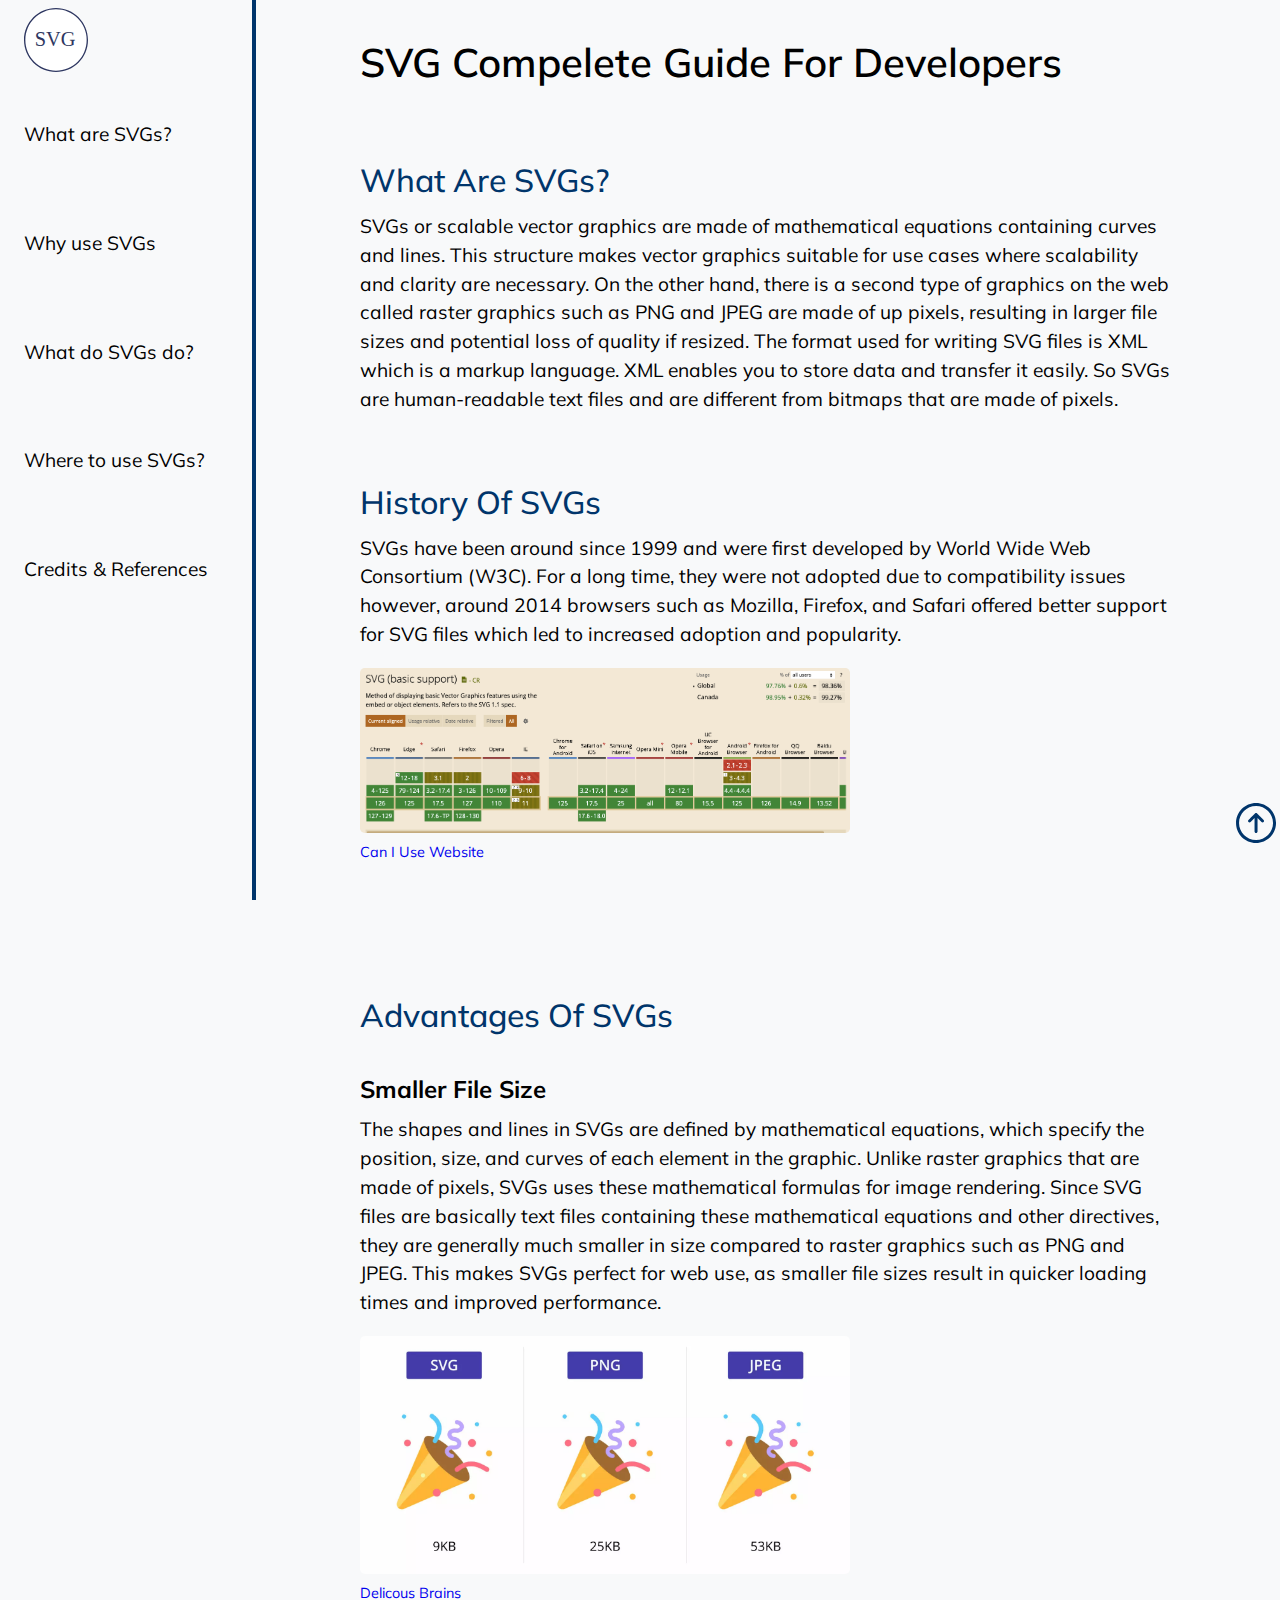
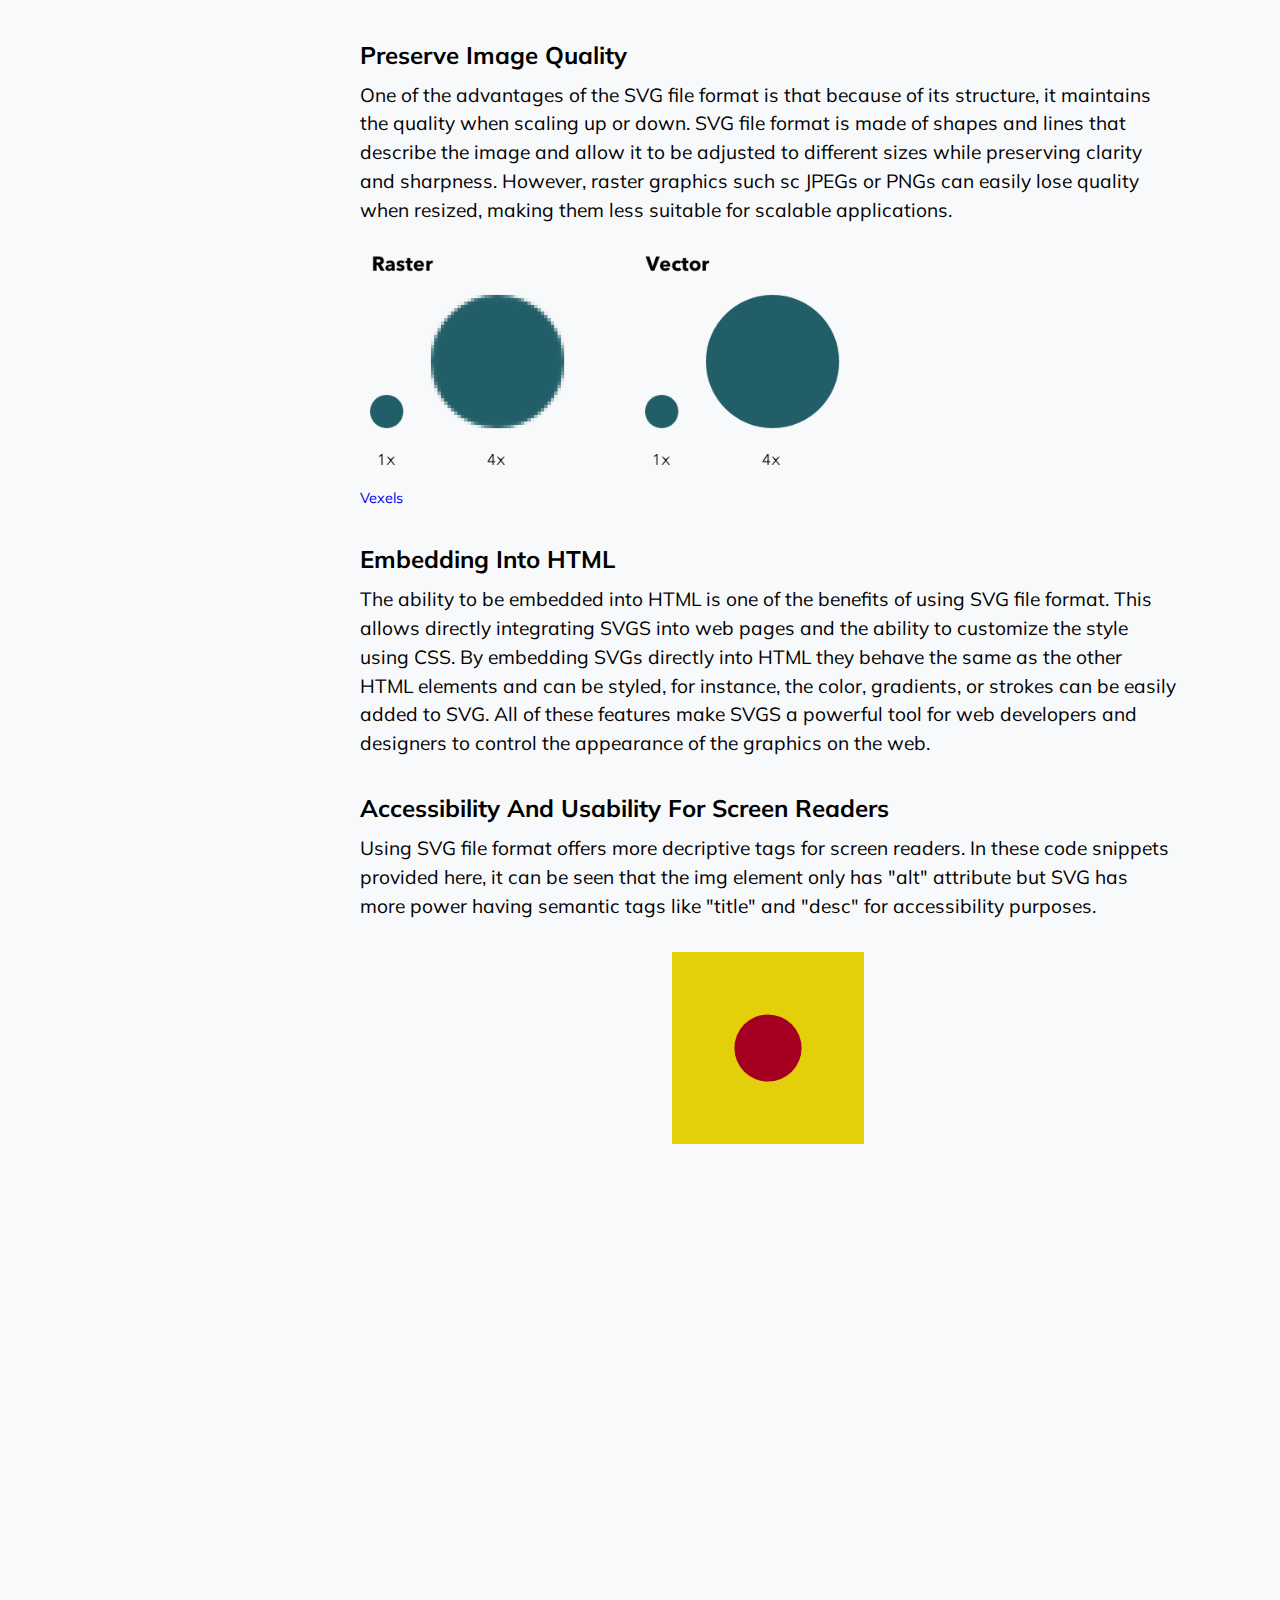
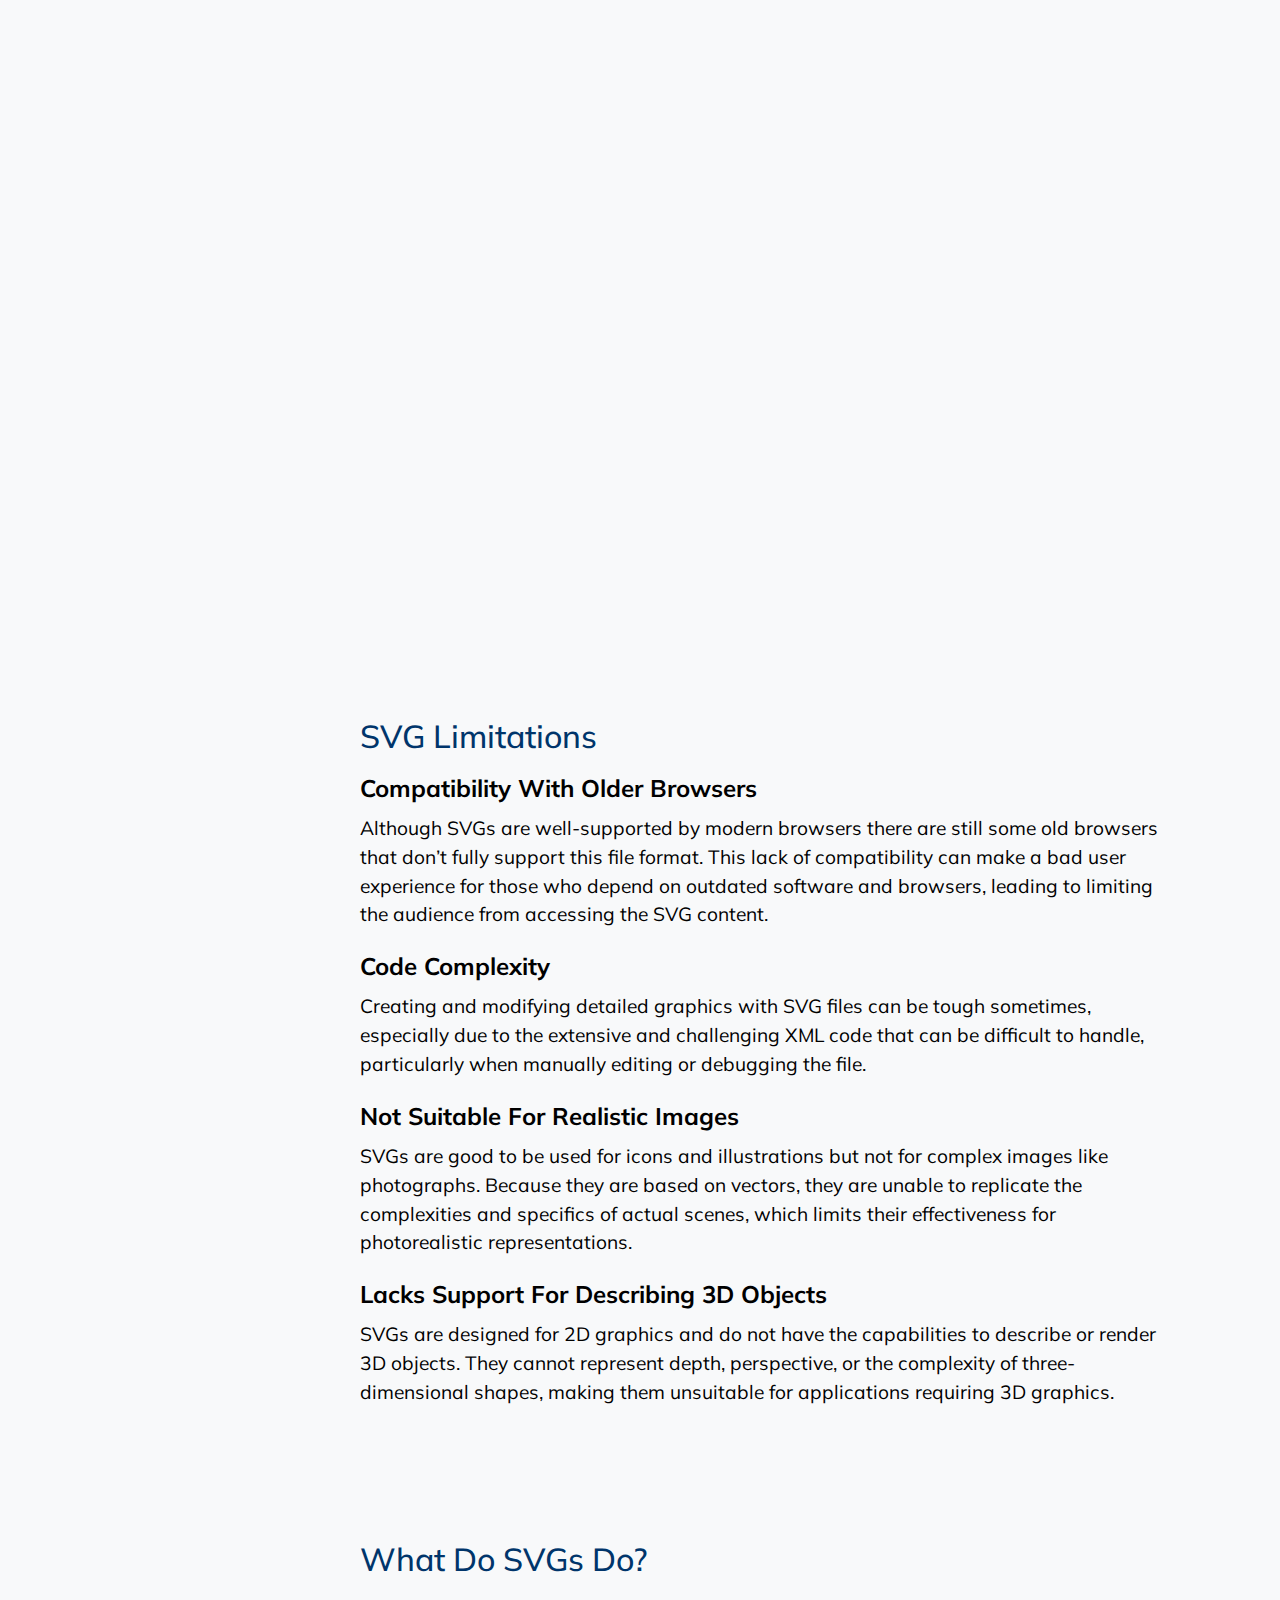
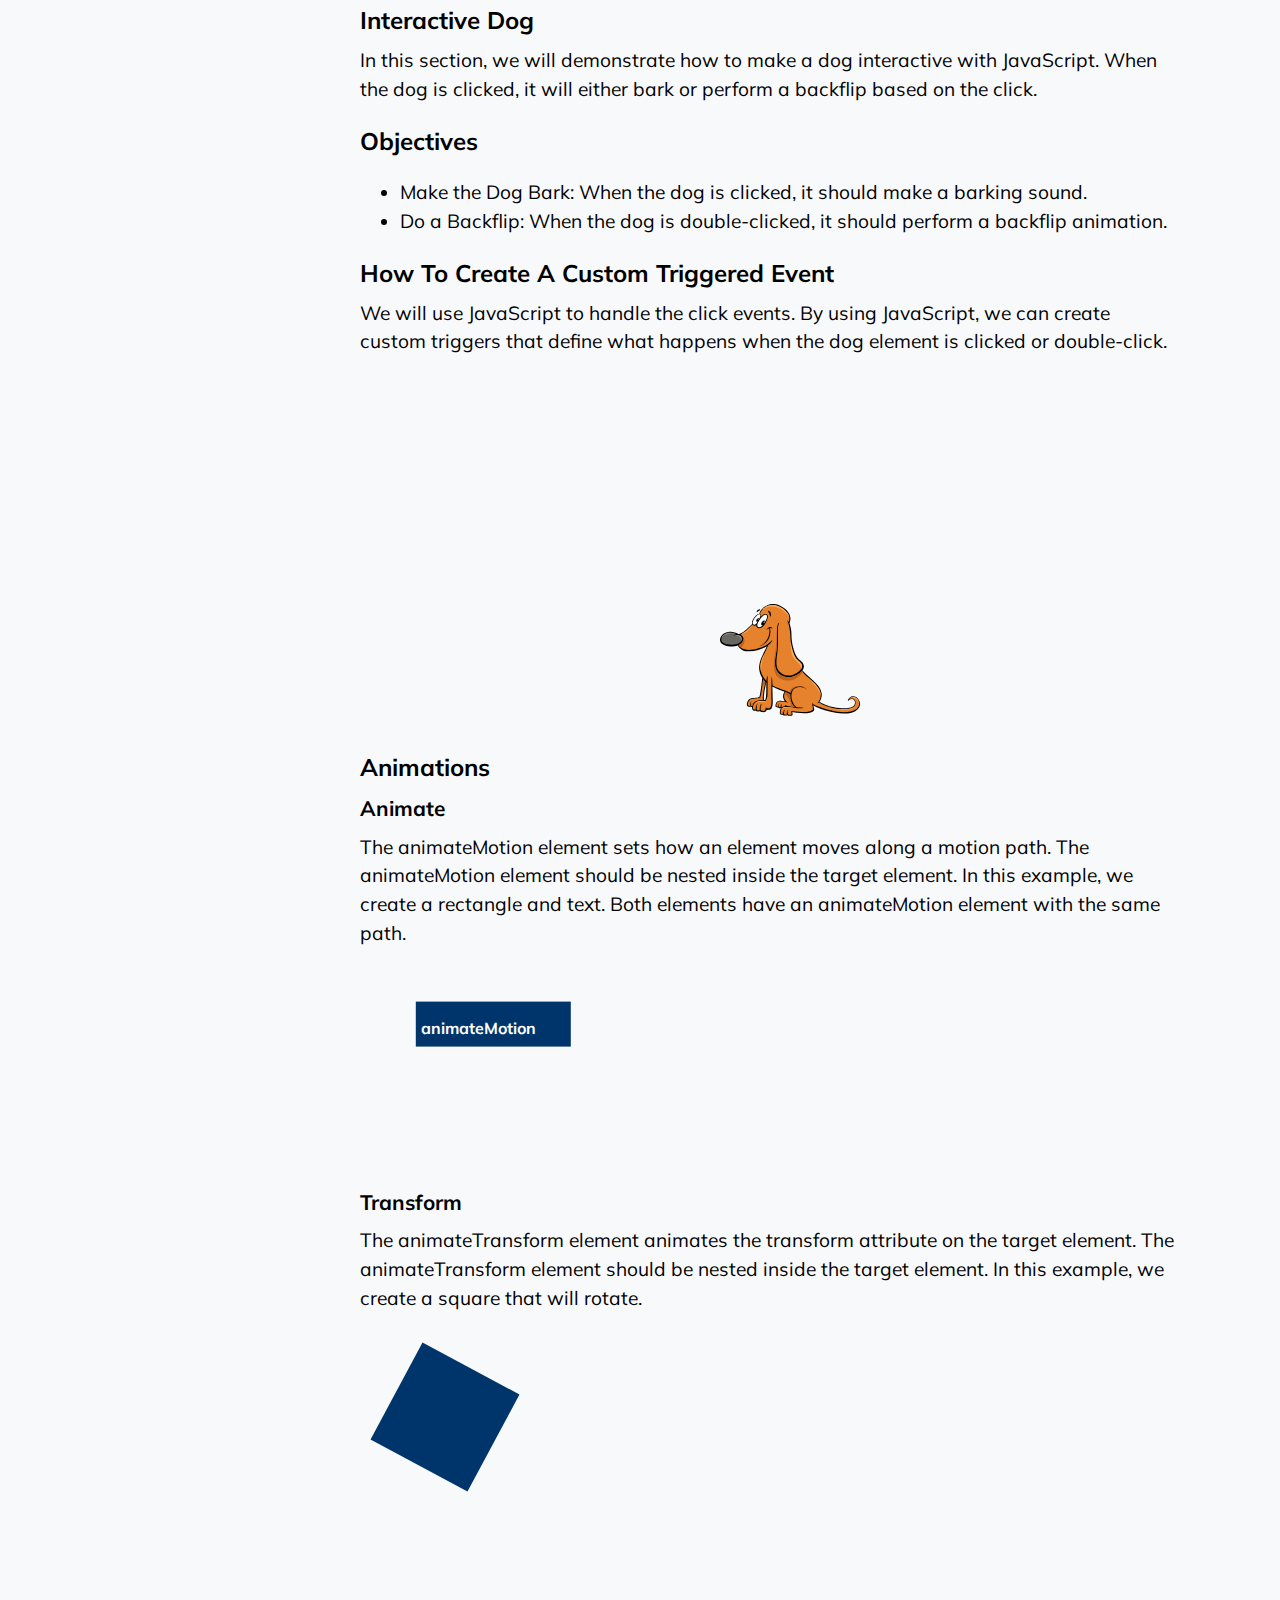
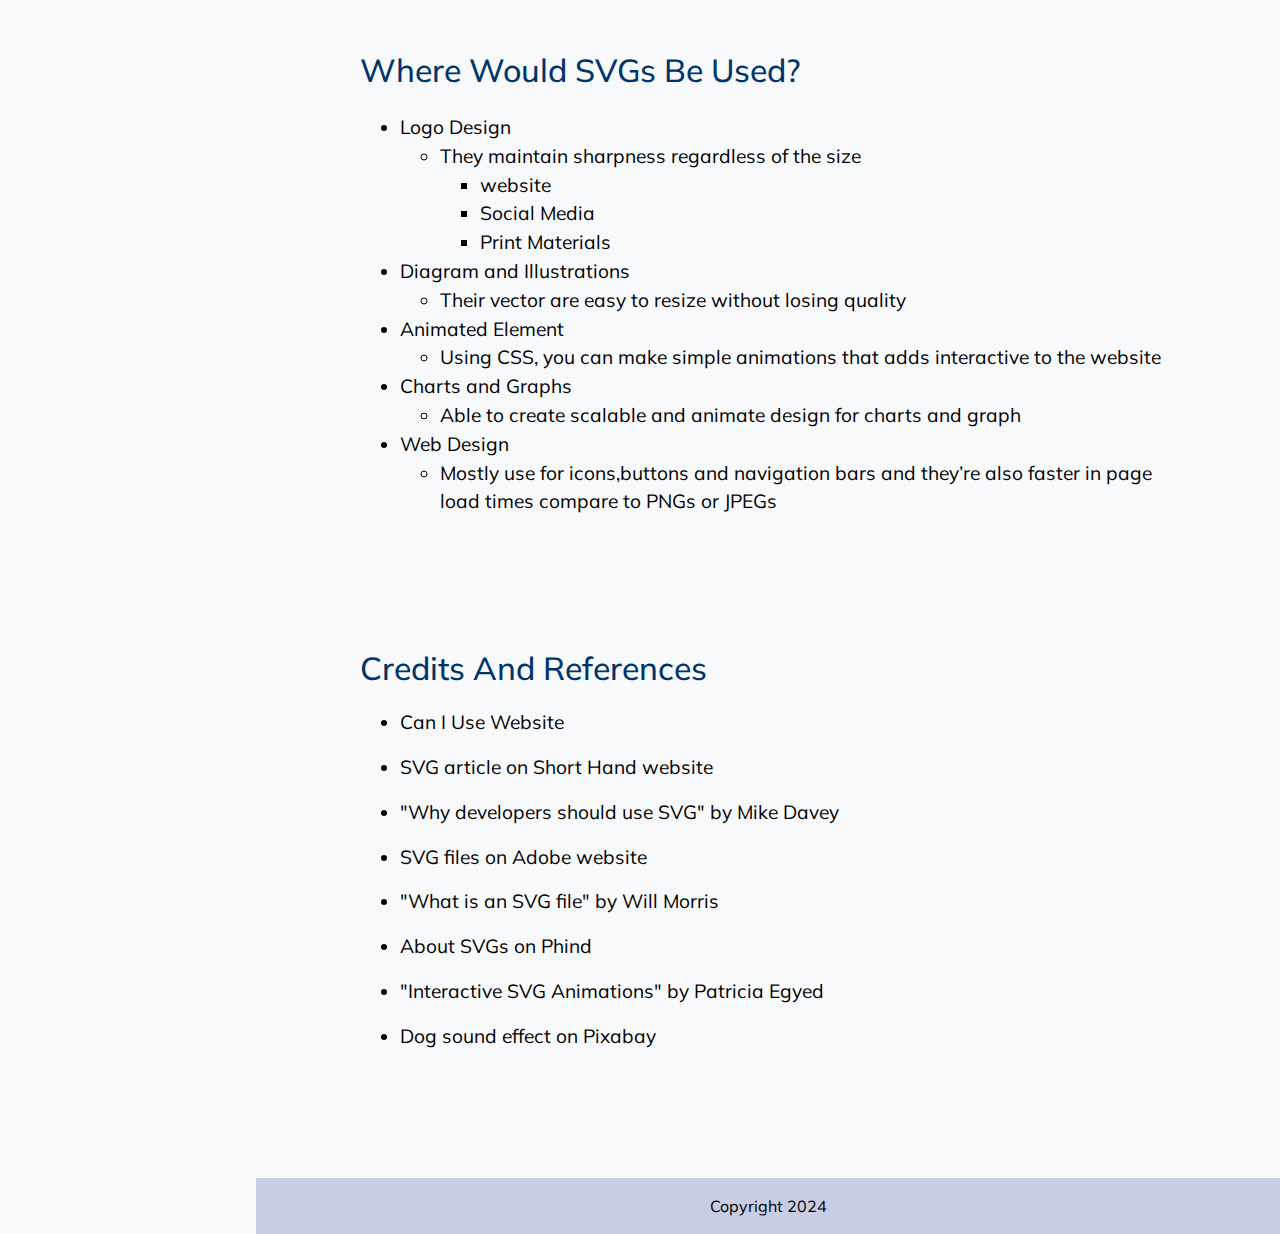
==== commit 1355984e: "Replaced sections without headers with div because of html validator errors removed scale keyframe a" ====
--- a/index.html
+++ b/index.html
@@ -84,7 +84,7 @@
                     <h1 id="main-heading">
                         SVG Compelete Guide for Developers
                     </h1>
-                    <section class="section svg-intro" id="svg-intro">
+                    <div class="section svg-intro" id="svg-intro">
                         <article>
                             <h2>What are SVGs?</h2>
                             <p>
@@ -127,8 +127,8 @@
                                 </figcaption>
                             </figure>
                         </article>
-                    </section>
-                    <section class="section svg-pros-cons" id="svg-pros-cons">
+                    </div>
+                    <div class="section svg-pros-cons" id="svg-pros-cons">
                         <article class="advantages">
                             <h2>Advantages of SVGs</h2>
                             <section>
@@ -237,7 +237,6 @@
                                         transform: scale(1);
                                         overflow: hidden;
                                     "
-                                    sandbox="allow-scripts allow-same-origin"
                                 >
                                 </iframe>
 
@@ -250,7 +249,6 @@
                                         transform: scale(1);
                                         overflow: hidden;
                                     "
-                                    sandbox="allow-scripts allow-same-origin"
                                 >
                                 </iframe>
                             </section>
@@ -306,7 +304,7 @@
                                 </p>
                             </section>
                         </article>
-                    </section>
+                    </div>
                     <section
                         class="section svg-capabilities"
                         id="svg-capabilities"
@@ -314,7 +312,7 @@
                         <h2>What do SVGs do?</h2>
                         <p></p>
                         <!-- Doggo -->
-                        <section id="section-doggo">
+                        <div id="section-doggo">
                             <article>
                                 <h3>Interactive Dog</h3>
                                 <p>
@@ -439,7 +437,7 @@
                                     />
                                 </svg>
                             </div>
-                        </section>
+                        </div>
                         <!-- Animation -->
                         <section id="animation">
                             <h3>Animations</h3>
@@ -496,7 +494,7 @@
                                     rotate.
                                 </p>
                                 <svg
-                                    id="transform-box"
+                                    class="transform-box"
                                     width="200"
                                     height="180"
                                     xmlns="http://www.w3.org/2000/svg"
@@ -506,7 +504,7 @@
                                         y="30"
                                         height="110"
                                         width="110"
-                                        id="transform-box"
+                                        class="transform-box"
                                     >
                                         <animateTransform
                                             attributeName="transform"
--- a/style.css
+++ b/style.css
@@ -22,7 +22,6 @@
 h1 {
     font-size: 1.5rem;
     text-align: center;
-    margin-bottom: 3rem;
 }
 
 h2 {
@@ -115,6 +114,7 @@
         font-size: 2.5rem;
         font-weight: 600;
         margin-top: 2rem;
+        margin-bottom: 3rem;
     }
     h2 {
         font-size: 2rem;
@@ -274,8 +274,6 @@
 /* ---------------------main----------------- */ /* -----------------------SVG Usages Section------------ */
 
 #box {
-    justify-self: flex-end;
-    /* this was change */
     grid-column: 2/3;
     width: 7rem;
     height: fit-content;
@@ -315,33 +313,30 @@
     fill: #00356b;
 }
 
-#transform-box {
+.transform-box {
     fill: #00356b;
 }
 
 .interactive-doggo {
     display: grid;
-    /* this was change */
-    grid-template-columns: 1fr 10px 10rem 1fr;
+    grid-template-columns: 1fr 5rem;
+    grid-template-rows: 1fr 1fr;
     align-content: center;
     height: 80%;
 }
 .rotate {
-    /* this was change */
     animation: rotate 1s;
 }
 
-/* this was added */
 #doggo.scale {
-    scale: 1;
+    transform: scale(1);
 }
 #doggo {
-    /* this was change */
     grid-column: 3/4;
+    grid-row: 2/-2;
     width: 200px;
     cursor: pointer;
-    scale: 0.5;
-    /* this was added */
+    transform: scale(0.5);
     transition: all 1s ease-in-out;
 }
 
@@ -358,18 +353,8 @@
     }
 }
 
-/* this was added */
-@keyframes scale {
-    from {
-        scale: 0.5;
-    }
-    to {
-        scale: 1;
-    }
-}
-
 .section {
-    margin-top: 5rem;
+    padding-top: 4rem;
 }
 
 .accessibility-svg {
@@ -406,6 +391,7 @@
     }
     .section {
         margin-top: 8rem;
+        padding-top: 0;
     }
     .svg-intro {
         margin-top: 4rem;
@@ -427,7 +413,7 @@
     }
     #doggo {
         margin: 0 2rem;
-        scale: 0.7;
+        transform: scale(0.7);
     }
     #box {
         width: 20rem;
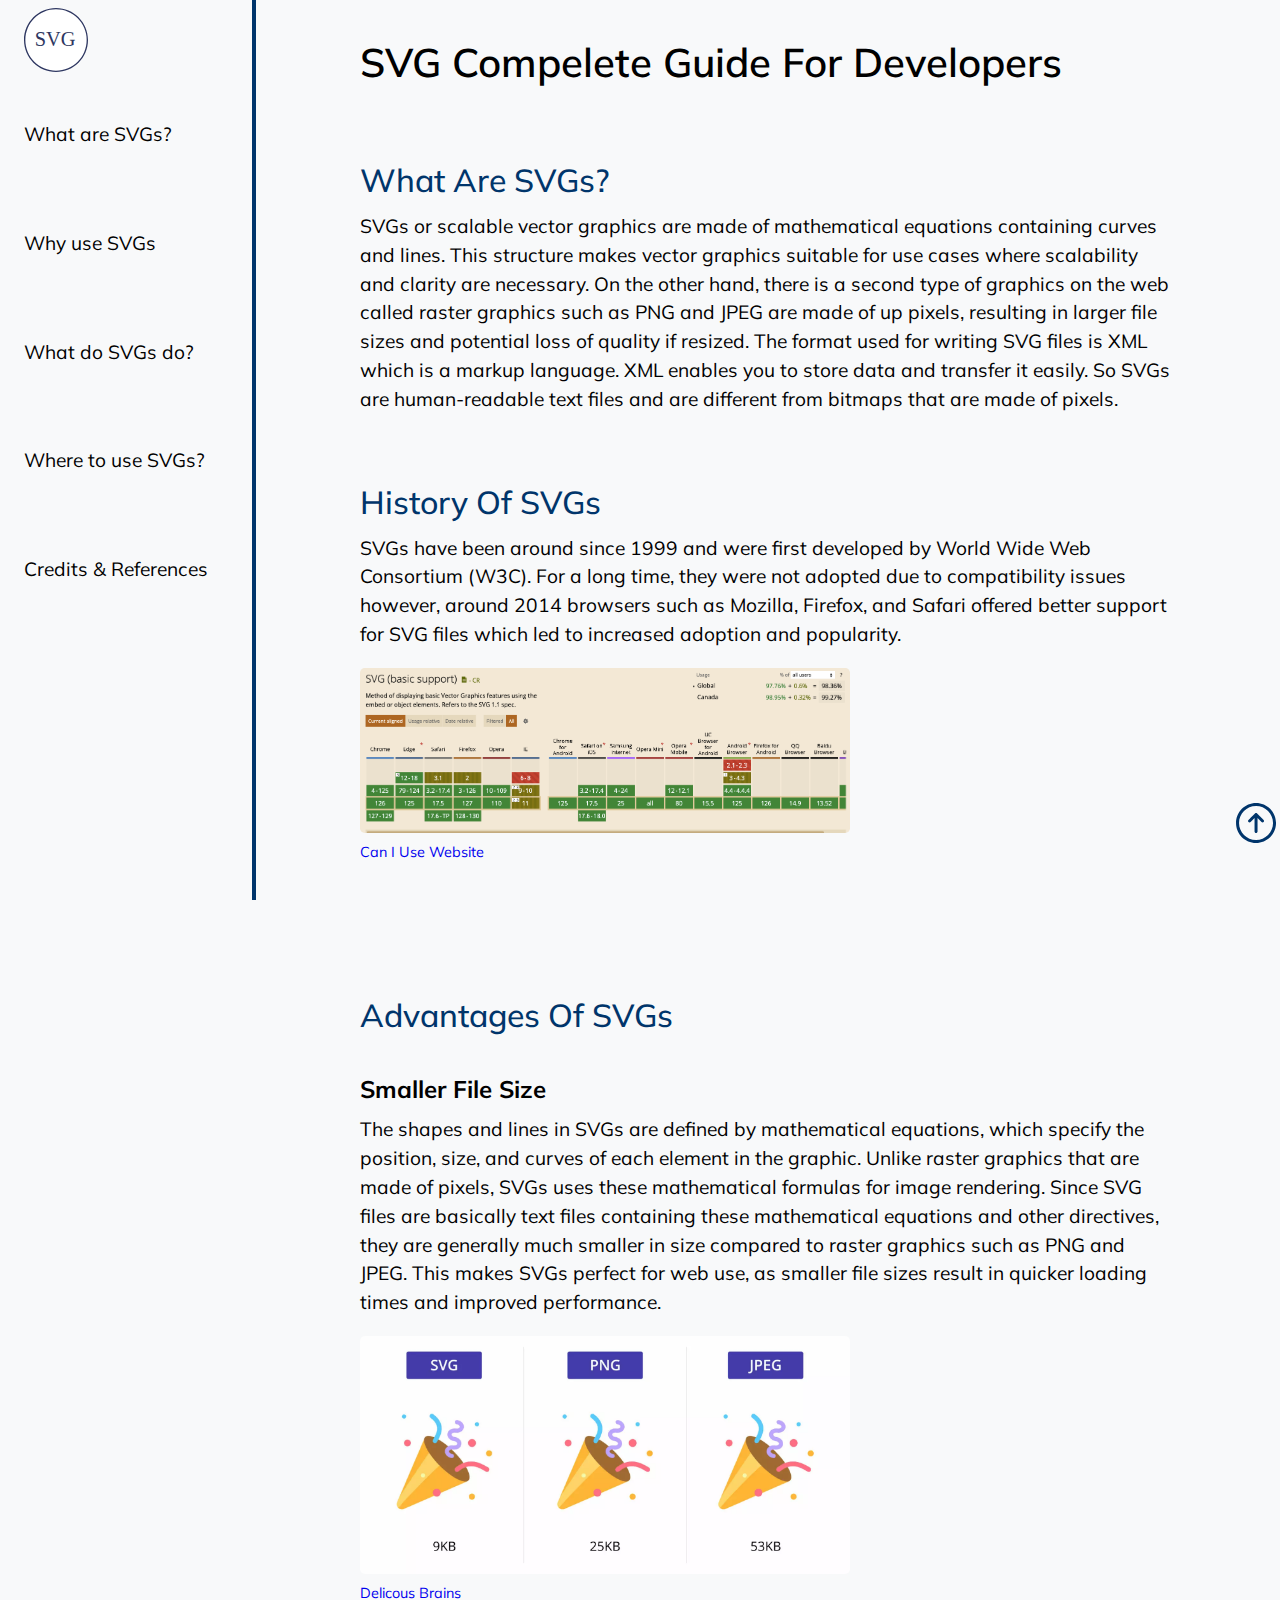
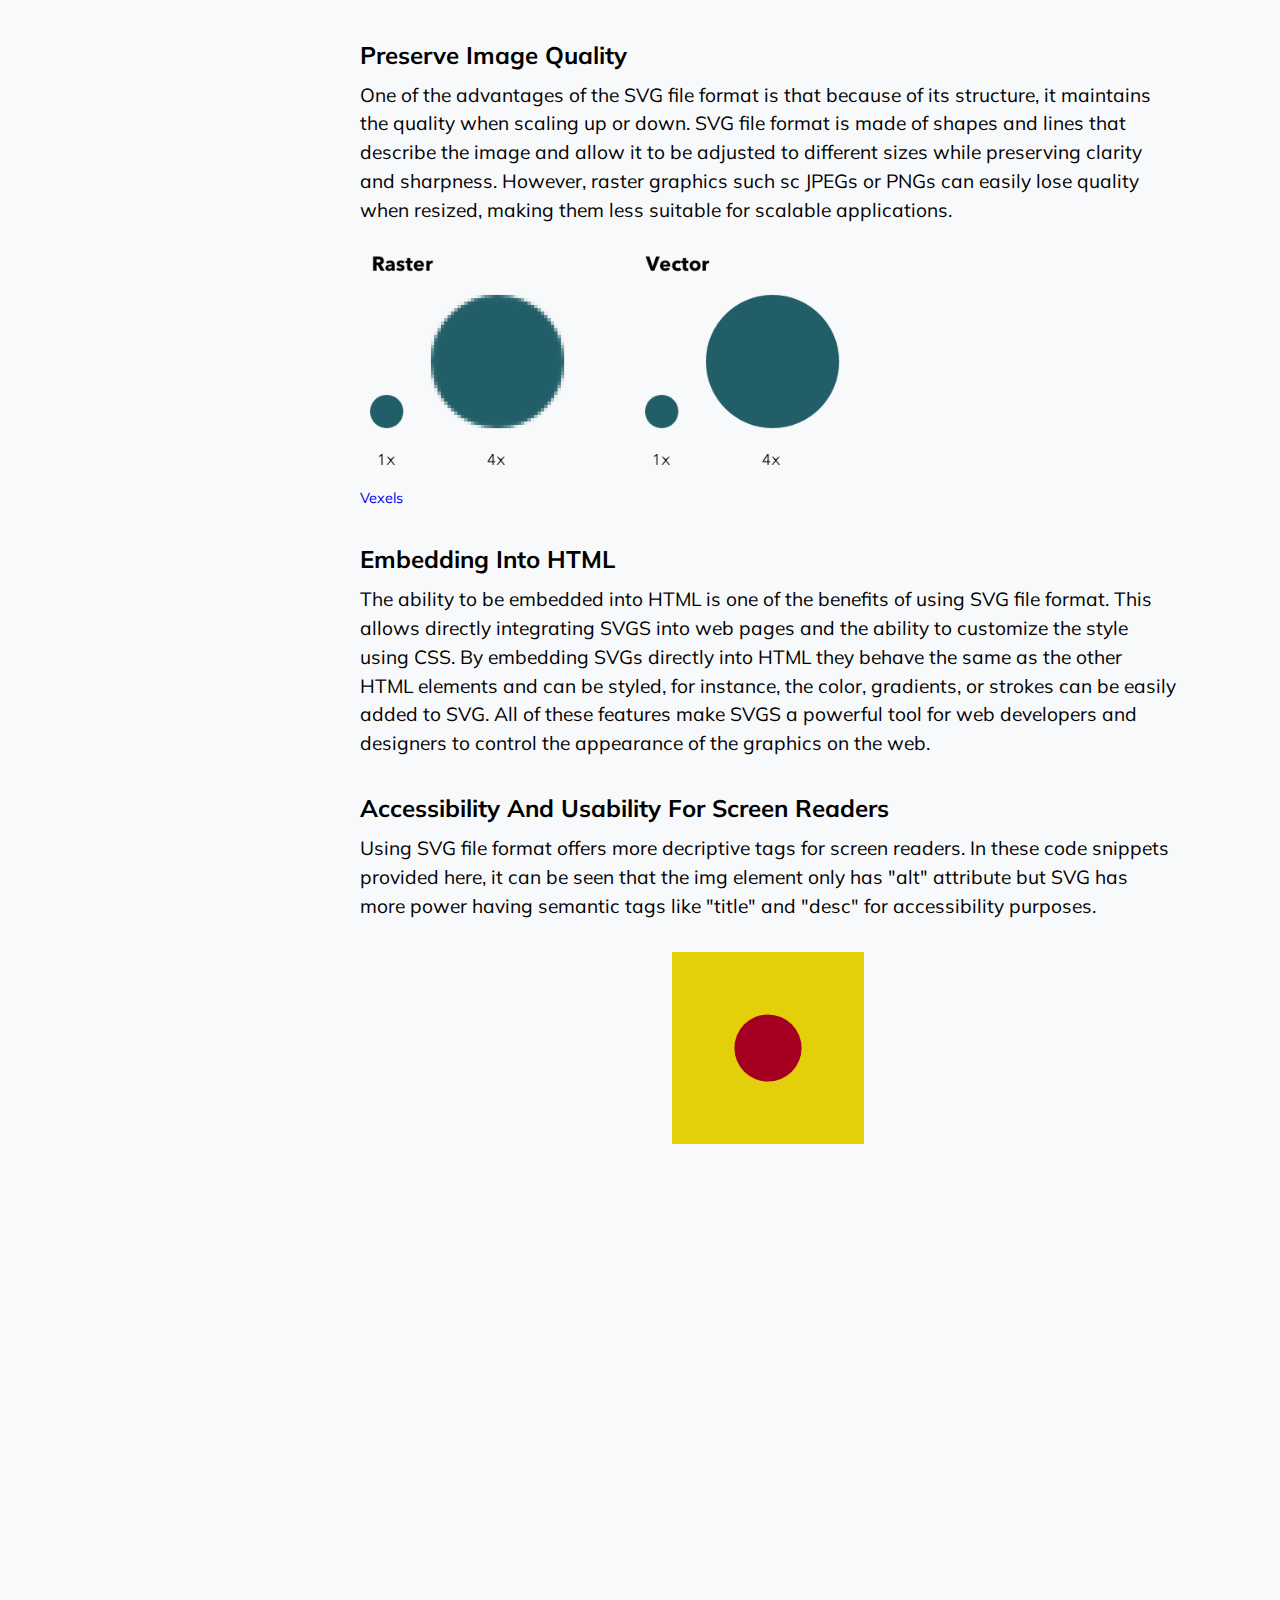
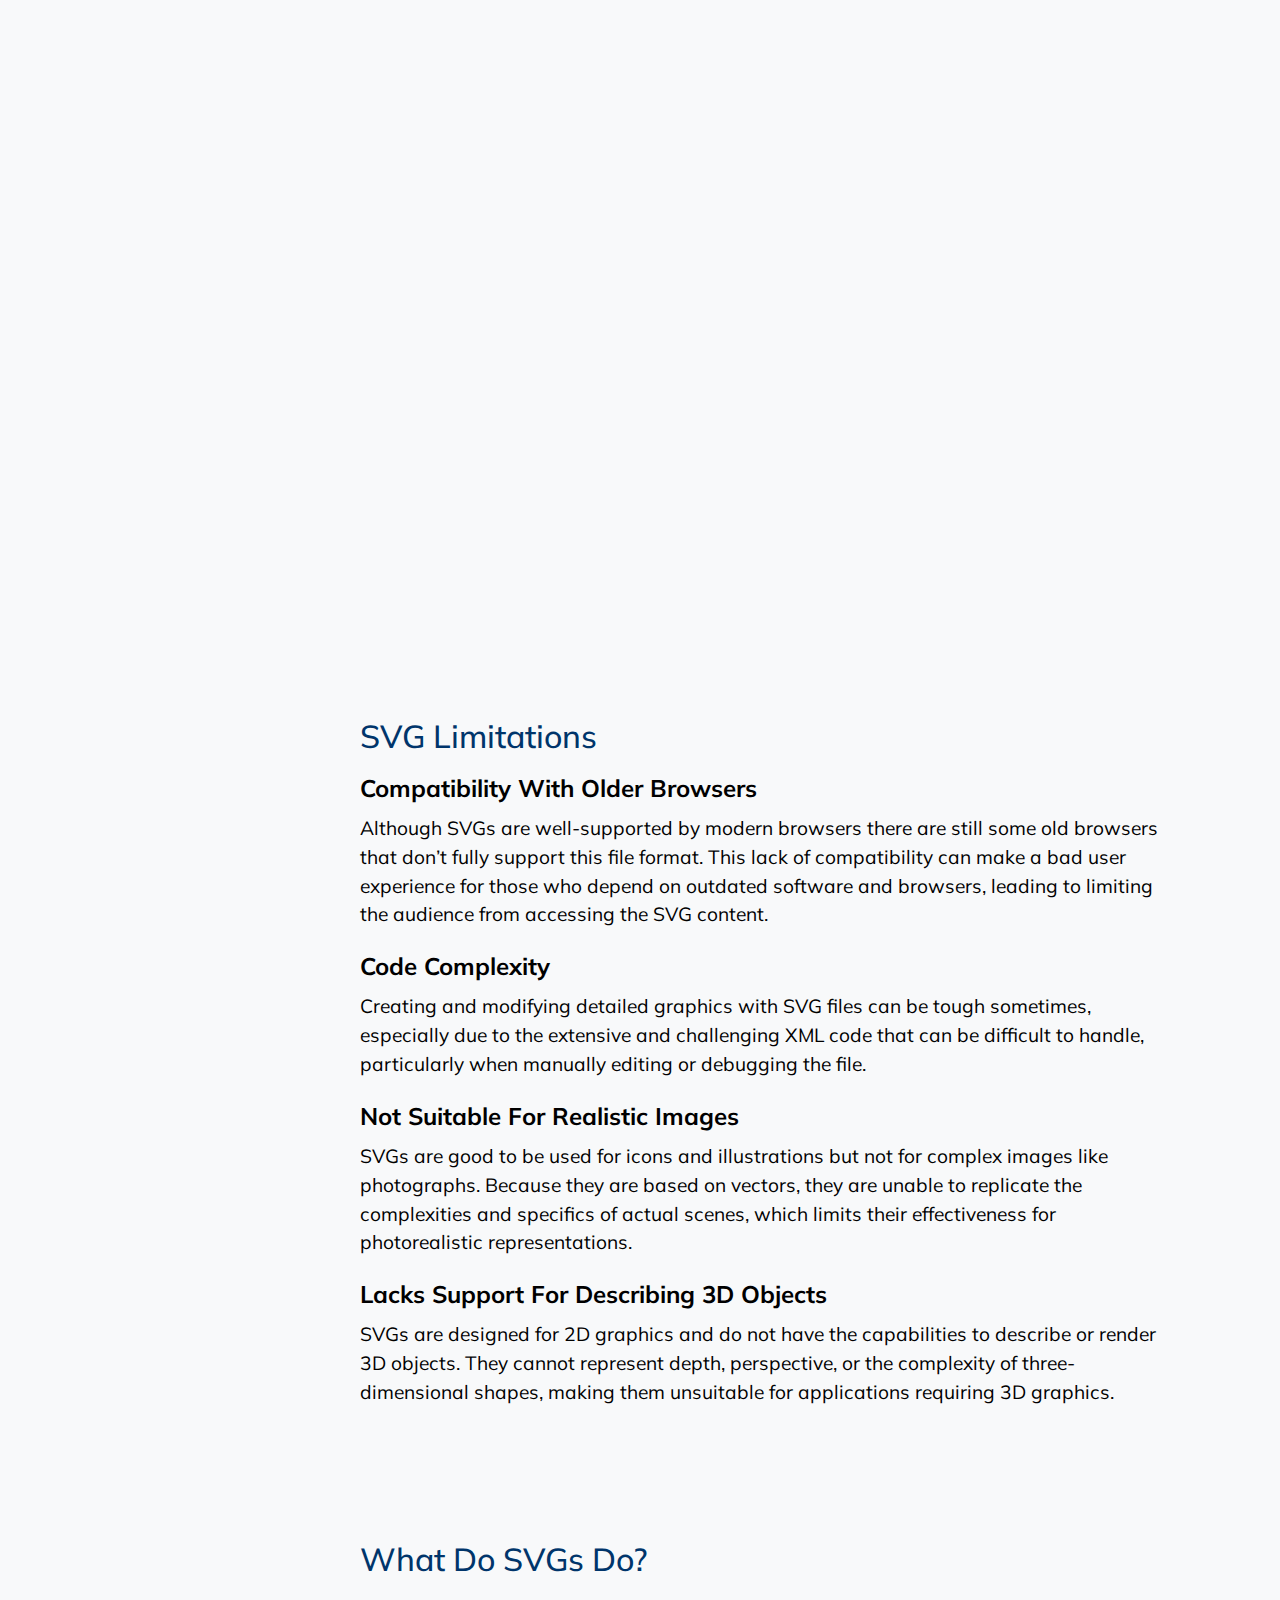
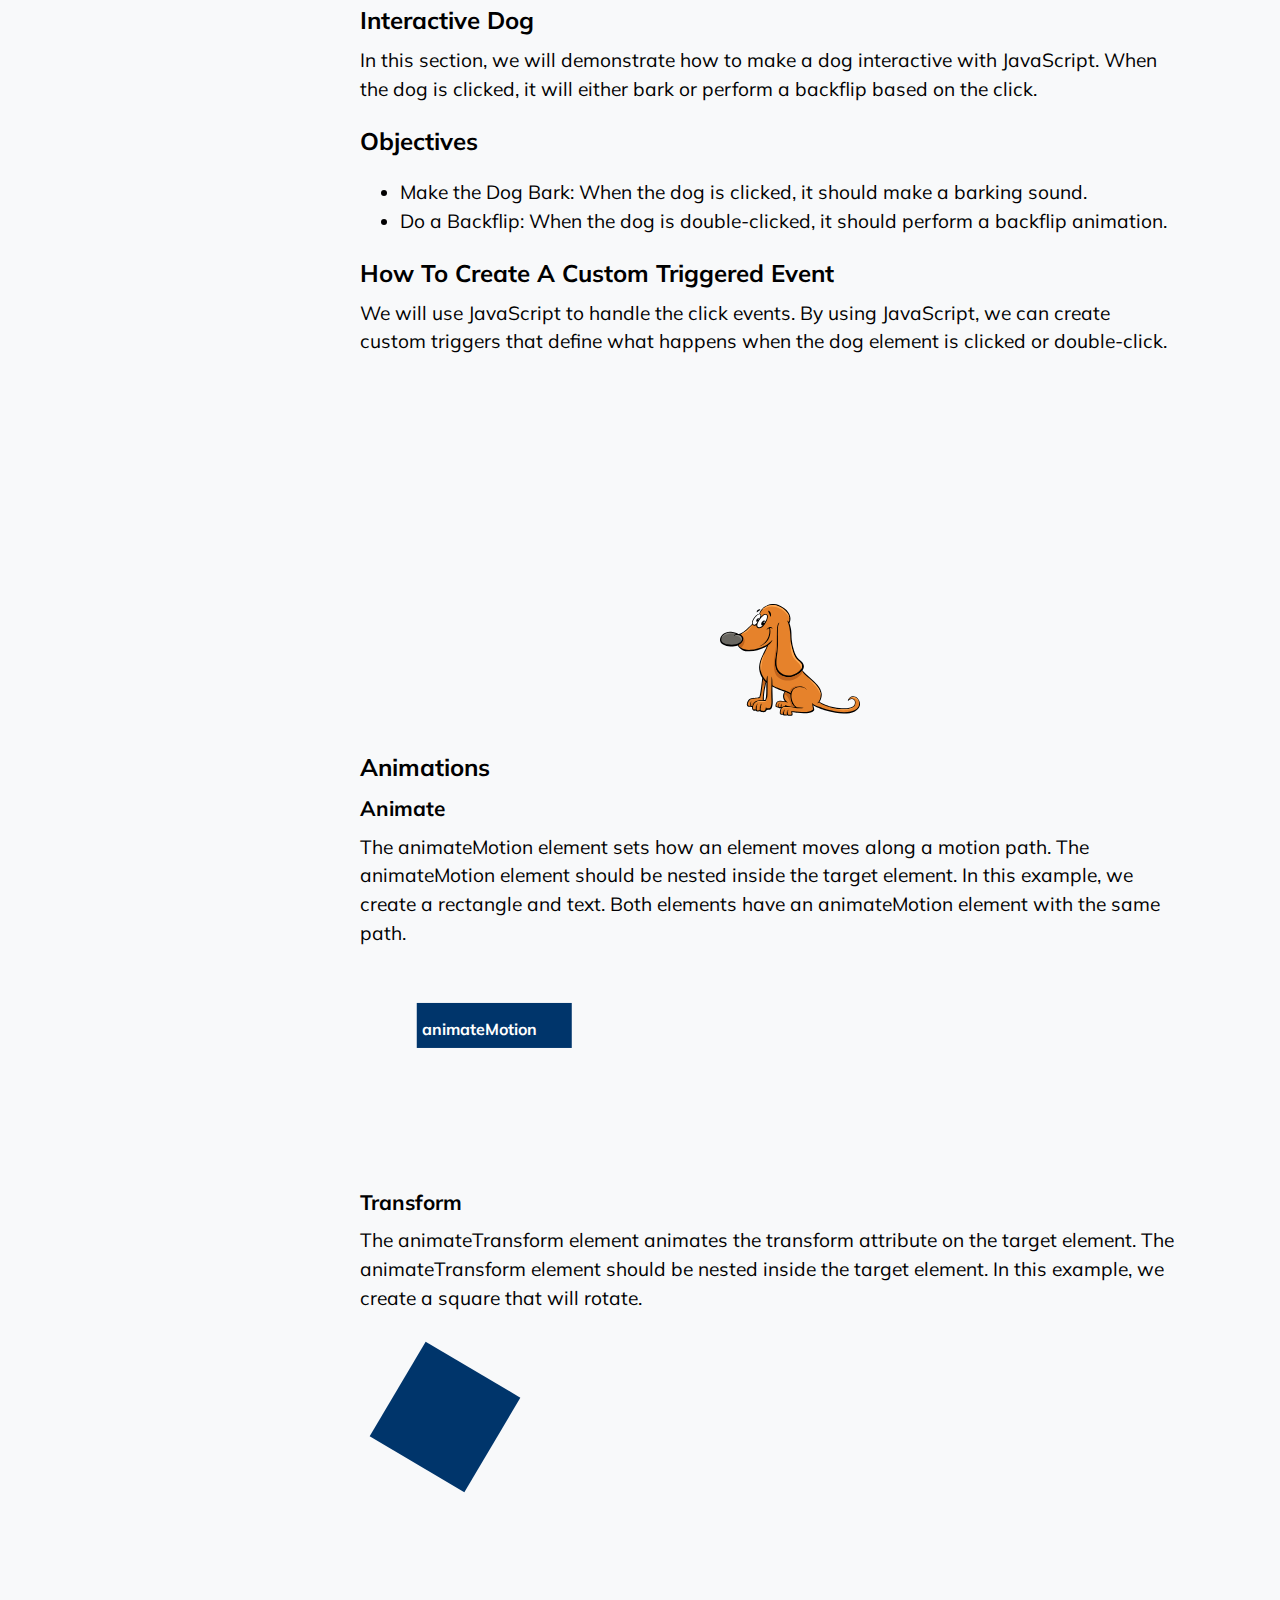
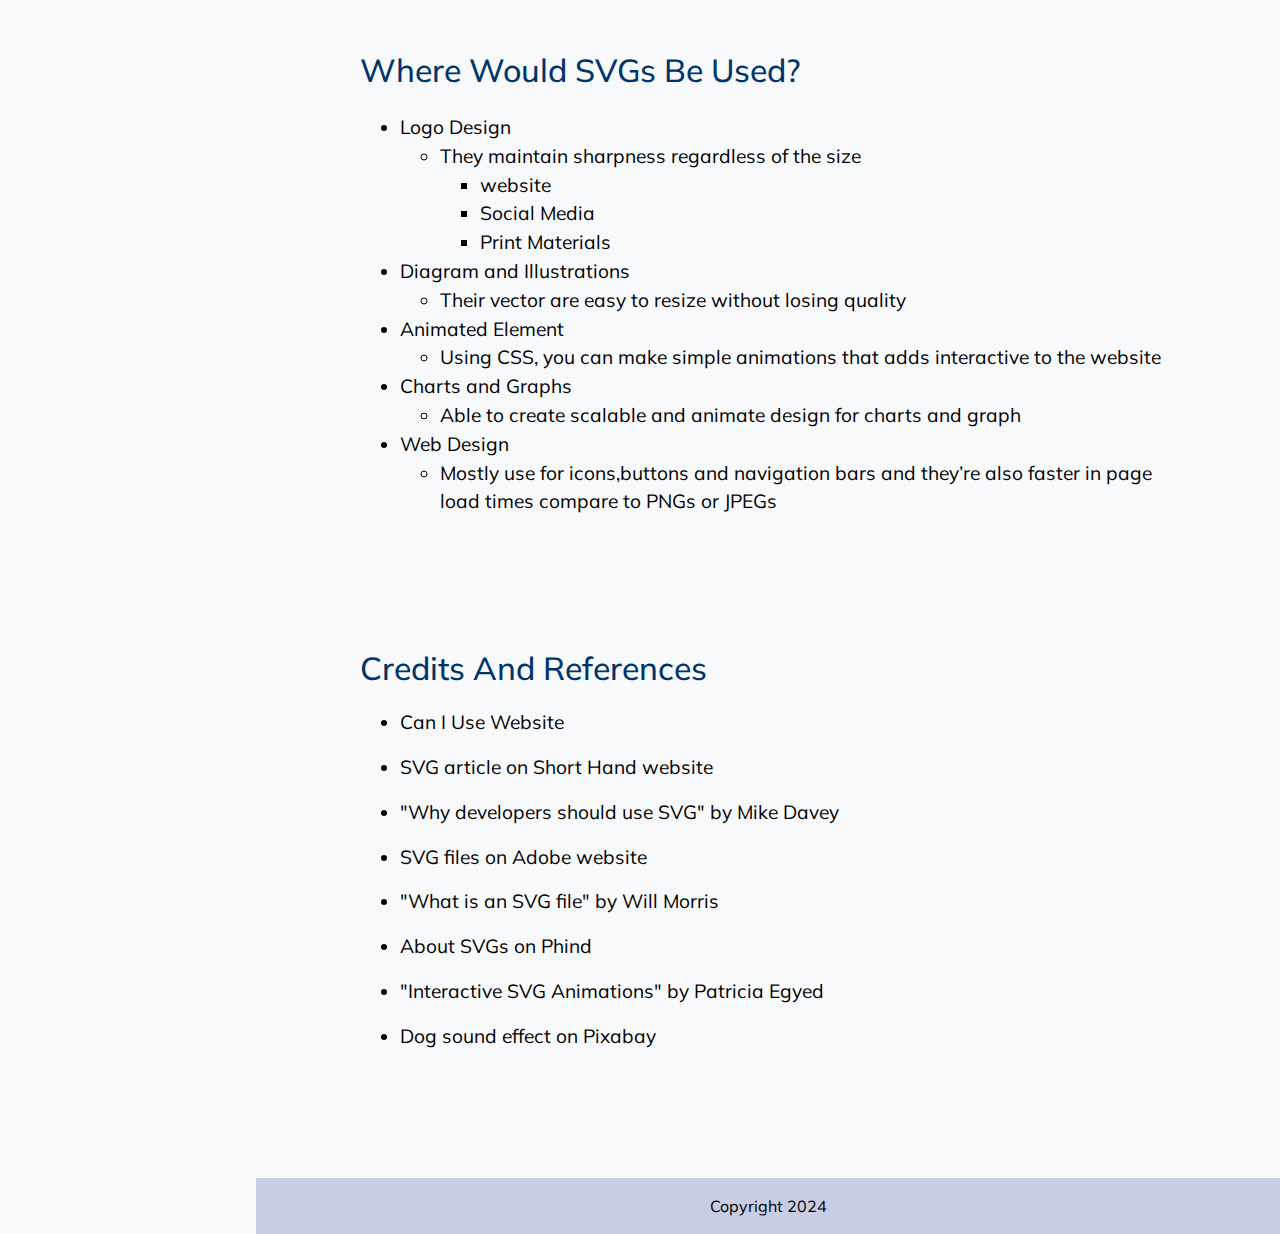
==== commit a253a12c: "updated title" ====
--- a/index.html
+++ b/index.html
@@ -1,658 +1,588 @@
 <!DOCTYPE html>
 <html lang="en">
-    <head>
-        <meta charset="UTF-8" />
-        <meta name="viewport" content="width=device-width, initial-scale=1.0" />
-        <link rel="preconnect" href="https://fonts.googleapis.com" />
-        <link rel="preconnect" href="https://fonts.gstatic.com" crossorigin />
-        <link
-            href="https://fonts.googleapis.com/css2?family=Mulish:ital,wght@0,200..1000;1,200..1000&display=swap"
-            rel="stylesheet"
-        />
-        <title>Document</title>
-        <link rel="stylesheet" href="normalize-fwd.css" />
-        <link rel="stylesheet" href="style.css" />
-        <script defer src="script.js"></script>
-    </head>
-    <body>
-        <div class="body-wrapper">
-            <header id="header">
-                <img src="media/svg-v1.svg" alt="svg logo" id="logo" />
-                <div class="menu">
-                    <svg
-                        class="menu close-menu"
-                        clip-rule="evenodd"
-                        fill-rule="evenodd"
-                        stroke-linejoin="round"
-                        stroke-miterlimit="2"
-                        viewBox="0 0 24 24"
-                        xmlns="http://www.w3.org/2000/svg"
+  <head>
+    <meta charset="UTF-8" />
+    <meta name="viewport" content="width=device-width, initial-scale=1.0" />
+    <link rel="preconnect" href="https://fonts.googleapis.com" />
+    <link rel="preconnect" href="https://fonts.gstatic.com" crossorigin />
+    <link
+      href="https://fonts.googleapis.com/css2?family=Mulish:ital,wght@0,200..1000;1,200..1000&display=swap"
+      rel="stylesheet"
+    />
+    <title>SVG Documentation</title>
+    <link rel="stylesheet" href="normalize-fwd.css" />
+    <link rel="stylesheet" href="style.css" />
+    <script defer src="script.js"></script>
+  </head>
+  <body>
+    <div class="body-wrapper">
+      <header id="header">
+        <img src="media/svg-v1.svg" alt="svg logo" id="logo" />
+        <div class="menu">
+          <svg
+            class="menu close-menu"
+            clip-rule="evenodd"
+            fill-rule="evenodd"
+            stroke-linejoin="round"
+            stroke-miterlimit="2"
+            viewBox="0 0 24 24"
+            xmlns="http://www.w3.org/2000/svg"
+          >
+            <path
+              d="m12 10.93 5.719-5.72c.146-.146.339-.219.531-.219.404 0 .75.324.75.749 0 .193-.073.385-.219.532l-5.72 5.719 5.719 5.719c.147.147.22.339.22.531 0 .427-.349.75-.75.75-.192 0-.385-.073-.531-.219l-5.719-5.719-5.719 5.719c-.146.146-.339.219-.531.219-.401 0-.75-.323-.75-.75 0-.192.073-.384.22-.531l5.719-5.719-5.72-5.719c-.146-.147-.219-.339-.219-.532 0-.425.346-.749.75-.749.192 0 .385.073.531.219z"
+            />
+          </svg>
+          <svg
+            class="menu hamburger-menu"
+            clip-rule="evenodd"
+            fill-rule="evenodd"
+            stroke-linejoin="round"
+            stroke-miterlimit="2"
+            viewBox="0 0 24 24"
+            xmlns="http://www.w3.org/2000/svg"
+          >
+            <path
+              d="m22 16.75c0-.414-.336-.75-.75-.75h-18.5c-.414 0-.75.336-.75.75s.336.75.75.75h18.5c.414 0 .75-.336.75-.75zm0-5c0-.414-.336-.75-.75-.75h-18.5c-.414 0-.75.336-.75.75s.336.75.75.75h18.5c.414 0 .75-.336.75-.75zm0-5c0-.414-.336-.75-.75-.75h-18.5c-.414 0-.75.336-.75.75s.336.75.75.75h18.5c.414 0 .75-.336.75-.75z"
+              fill-rule="nonzero"
+            />
+          </svg>
+        </div>
+
+        <nav class="nav-list">
+          <ul>
+            <li>
+              <a href="#svg-intro" class="menu-link">What are SVGs?</a>
+            </li>
+            <li>
+              <a href="#svg-pros-cons" class="menu-link">Why use SVGs</a>
+            </li>
+            <li>
+              <a href="#svg-capabilities" class="menu-link">What do SVGs do?</a>
+            </li>
+            <li>
+              <a href="#svg-usages" class="menu-link">Where to use SVGs?</a>
+            </li>
+            <li>
+              <a href="#svg-credits" class="menu-link">Credits & References</a>
+            </li>
+          </ul>
+        </nav>
+      </header>
+
+      <main>
+        <div class="main-wrapper">
+          <h1 id="main-heading">SVG Compelete Guide for Developers</h1>
+          <div class="section svg-intro" id="svg-intro">
+            <article>
+              <h2>What are SVGs?</h2>
+              <p>
+                SVGs or scalable vector graphics are made of mathematical
+                equations containing curves and lines. This structure makes
+                vector graphics suitable for use cases where scalability and
+                clarity are necessary. On the other hand, there is a second type
+                of graphics on the web called raster graphics such as PNG and
+                JPEG are made of up pixels, resulting in larger file sizes and
+                potential loss of quality if resized. The format used for
+                writing SVG files is XML which is a markup language. XML enables
+                you to store data and transfer it easily. So SVGs are
+                human-readable text files and are different from bitmaps that
+                are made of pixels.
+              </p>
+            </article>
+            <article>
+              <h2>History of SVGs</h2>
+              <p>
+                SVGs have been around since 1999 and were first developed by
+                World Wide Web Consortium (W3C). For a long time, they were not
+                adopted due to compatibility issues however, around 2014
+                browsers such as Mozilla, Firefox, and Safari offered better
+                support for SVG files which led to increased adoption and
+                popularity.
+              </p>
+              <figure>
+                <img
+                  src="media/svg-support.png"
+                  alt="browsers support for svg files"
+                />
+                <figcaption>
+                  <a href="https://caniuse.com/?search=svg"
+                    >Can I Use Website</a
+                  >
+                </figcaption>
+              </figure>
+            </article>
+          </div>
+          <div class="section svg-pros-cons" id="svg-pros-cons">
+            <article class="advantages">
+              <h2>Advantages of SVGs</h2>
+              <section>
+                <h3>smaller file size</h3>
+                <p>
+                  The shapes and lines in SVGs are defined by mathematical
+                  equations, which specify the position, size, and curves of
+                  each element in the graphic. Unlike raster graphics that are
+                  made of pixels, SVGs uses these mathematical formulas for
+                  image rendering. Since SVG files are basically text files
+                  containing these mathematical equations and other directives,
+                  they are generally much smaller in size compared to raster
+                  graphics such as PNG and JPEG. This makes SVGs perfect for web
+                  use, as smaller file sizes result in quicker loading times and
+                  improved performance.
+                </p>
+
+                <figure>
+                  <img
+                    src="media/file-size.png"
+                    alt="image shows comparison between svg, png and jpeg file sizes."
+                  />
+                  <figcaption>
+                    <a
+                      href="https://deliciousbrains.com/svg-advantages-developers/"
+                      >Delicous Brains</a
                     >
-                        <path
-                            d="m12 10.93 5.719-5.72c.146-.146.339-.219.531-.219.404 0 .75.324.75.749 0 .193-.073.385-.219.532l-5.72 5.719 5.719 5.719c.147.147.22.339.22.531 0 .427-.349.75-.75.75-.192 0-.385-.073-.531-.219l-5.719-5.719-5.719 5.719c-.146.146-.339.219-.531.219-.401 0-.75-.323-.75-.75 0-.192.073-.384.22-.531l5.719-5.719-5.72-5.719c-.146-.147-.219-.339-.219-.532 0-.425.346-.749.75-.749.192 0 .385.073.531.219z"
-                        />
-                    </svg>
-                    <svg
-                        class="menu hamburger-menu"
-                        clip-rule="evenodd"
-                        fill-rule="evenodd"
-                        stroke-linejoin="round"
-                        stroke-miterlimit="2"
-                        viewBox="0 0 24 24"
-                        xmlns="http://www.w3.org/2000/svg"
+                  </figcaption>
+                </figure>
+              </section>
+              <section>
+                <h3>preserve image quality</h3>
+                <p>
+                  One of the advantages of the SVG file format is that because
+                  of its structure, it maintains the quality when scaling up or
+                  down. SVG file format is made of shapes and lines that
+                  describe the image and allow it to be adjusted to different
+                  sizes while preserving clarity and sharpness. However, raster
+                  graphics such sc JPEGs or PNGs can easily lose quality when
+                  resized, making them less suitable for scalable applications.
+                </p>
+                <figure>
+                  <img
+                    src="media/svg-quality.png"
+                    alt="difference between raster graphics and vector graphics"
+                  />
+                  <figcaption>
+                    <a
+                      href="https://www.vexels.com/blog/getting-started-guide-to-vexels-graphics/"
+                      >Vexels</a
                     >
-                        <path
-                            d="m22 16.75c0-.414-.336-.75-.75-.75h-18.5c-.414 0-.75.336-.75.75s.336.75.75.75h18.5c.414 0 .75-.336.75-.75zm0-5c0-.414-.336-.75-.75-.75h-18.5c-.414 0-.75.336-.75.75s.336.75.75.75h18.5c.414 0 .75-.336.75-.75zm0-5c0-.414-.336-.75-.75-.75h-18.5c-.414 0-.75.336-.75.75s.336.75.75.75h18.5c.414 0 .75-.336.75-.75z"
-                            fill-rule="nonzero"
-                        />
-                    </svg>
-                </div>
-
-                <nav class="nav-list">
+                  </figcaption>
+                </figure>
+              </section>
+              <section>
+                <h3>embedding into HTML</h3>
+                <p>
+                  The ability to be embedded into HTML is one of the benefits of
+                  using SVG file format. This allows directly integrating SVGS
+                  into web pages and the ability to customize the style using
+                  CSS. By embedding SVGs directly into HTML they behave the same
+                  as the other HTML elements and can be styled, for instance,
+                  the color, gradients, or strokes can be easily added to SVG.
+                  All of these features make SVGS a powerful tool for web
+                  developers and designers to control the appearance of the
+                  graphics on the web.
+                </p>
+              </section>
+              <section>
+                <h3>Accessibility and usability for screen readers</h3>
+                <p>
+                  Using SVG file format offers more decriptive tags for screen
+                  readers. In these code snippets provided here, it can be seen
+                  that the img element only has "alt" attribute but SVG has more
+                  power having semantic tags like "title" and "desc" for
+                  accessibility purposes.
+                </p>
+                <img
+                  class="accessibility-svg"
+                  src="media/accessibility-svg.svg"
+                  alt="yellow rectangle and a red circle inside"
+                />
+
+                <iframe
+                  src="https://carbon.now.sh/embed?bg=rgba%28200%2C205%2C229%2C1%29&t=monokai&wt=none&l=htmlmixed&width=680&ds=true&dsyoff=20px&dsblur=68px&wc=true&wa=true&pv=56px&ph=56px&ln=false&fl=1&fm=Hack&fs=14px&lh=133%25&si=false&es=2x&wm=false&code=%2520%2520%2520%253Csvg%250A%2520%2520%2520%2520%2520%2520%2520%2520%2520%2520%2520%2520%2520%2520%2520%2520role%253D%2522img%2522%250A%2520%2520%2520%2520%2520%2520%2520%2520%2520%2520%2520%2520%2520%2520%2520%2520width%253D%2522300%2522%250A%2520%2520%2520%2520%2520%2520%2520%2520%2520%2520%2520%2520%2520%2520%2520%2520height%253D%2522300%2522%250A%2520%2520%2520%2520%2520%2520%2520%2520%2520%2520%2520%2520%2520%2520%2520%2520aria-labelledby%253D%2522titleID%2520descriptionID%2522%250A%2520%2520%2520%2520%2520%2520%2520%2520%2520%2520%2520%2520%2520%2520%2520%2520tabindex%253D%25220%2522%250A%2520%2520%2520%2520%2520%2520%2520%2520%2520%2520%2520%2520%253E%250A%2520%2520%2520%2520%2520%2520%2520%2520%2520%2520%2520%2520%2520%2520%2520%2520%253Ctitle%2520id%253D%2522titleID%2522%253ERed%2520Circle%2520in%2520Yellow%2520Square%253C%252Ftitle%253E%250A%2520%2520%2520%2520%2520%2520%2520%2520%2520%2520%2520%2520%2520%2520%2520%2520%253Cdesc%2520id%253D%2522descriptionID%2522%253E%250A%2520%2520%2520%2520%2520%2520%2520%2520%2520%2520%2520%2520%2520%2520%2520%2520%2520%2520%2520%2520This%2520SVG%2520image%2520displays%2520a%2520red%2520circle%2520centered%2520inside%2520a%250A%2520%2520%2520%2520%2520%2520%2520%2520%2520%2520%2520%2520%2520%2520%2520%2520%2520%2520%2520%2520yellow%2520square.%2520The%2520square%2520has%2520a%2520side%2520length%2520of%2520300%2520pixels%252C%250A%2520%2520%2520%2520%2520%2520%2520%2520%2520%2520%2520%2520%2520%2520%2520%2520%2520%2520%2520%2520and%2520the%2520circle%2520has%2520a%2520radius%2520of%252050%2520pixels.%250A%2520%2520%2520%2520%2520%2520%2520%2520%2520%2520%2520%2520%2520%2520%2520%2520%253C%252Fdesc%253E%250A%2520%2520%2520%2520%2520%2520%2520%2520%2520%2520%2520%2520%2520%2520%2520%2520%253Crect%250A%2520%2520%2520%2520%2520%2520%2520%2520%2520%2520%2520%2520%2520%2520%2520%2520%2520%2520%2520%2520x%253D%25220%2522%250A%2520%2520%2520%2520%2520%2520%2520%2520%2520%2520%2520%2520%2520%2520%2520%2520%2520%2520%2520%2520y%253D%25220%2522%250A%2520%2520%2520%2520%2520%2520%2520%2520%2520%2520%2520%2520%2520%2520%2520%2520%2520%2520%2520%2520width%253D%2522300%2522%250A%2520%2520%2520%2520%2520%2520%2520%2520%2520%2520%2520%2520%2520%2520%2520%2520%2520%2520%2520%2520height%253D%2522300%2522%250A%2520%2520%2520%2520%2520%2520%2520%2520%2520%2520%2520%2520%2520%2520%2520%2520%2520%2520%2520%2520fill%253D%2522%2523E4D00A%2522%250A%2520%2520%2520%2520%2520%2520%2520%2520%2520%2520%2520%2520%2520%2520%2520%2520%253E%253C%252Frect%253E%250A%2520%2520%2520%2520%2520%2520%2520%2520%2520%2520%2520%2520%2520%2520%2520%2520%253Ccircle%2520cx%253D%2522150%2522%2520cy%253D%2522150%2522%2520fill%253D%2522red%2522%2520r%253D%252250%2522%253E%253C%252Fcircle%253E%250A%2520%2520%2520%2520%2520%2520%2520%2520%2520%2520%2520%2520%253C%252Fsvg%253E"
+                  style="
+                    width: 800px;
+                    height: 580px;
+                    border: 0;
+                    transform: scale(1);
+                    overflow: hidden;
+                  "
+                >
+                </iframe>
+
+                <iframe
+                  src="https://carbon.now.sh/embed?bg=rgba%28200%2C205%2C229%2C1%29&t=monokai&wt=none&l=htmlmixed&width=680&ds=true&dsyoff=20px&dsblur=68px&wc=true&wa=true&pv=56px&ph=56px&ln=false&fl=1&fm=Hack&fs=14px&lh=133%25&si=false&es=2x&wm=false&code=%2520%253Cimg%250A%2520%2520%2520%2520%2520%2520%2520%2520%2520%2520%2520%2520%2520%2520%2520%2520src%253D%2522graphic.svg%2522%250A%2520%2520%2520%2520%2520%2520%2520%2520%2520%2520%2520%2520%2520%2520%2520%2520aria-labelledby%253D%2522imgTitle%2520imgDesc%2522%250A%2520%2520%2520%2520%2520%2520%2520%2520%2520%2520%2520%2520%2520%2520%2520%2520alt%253D%2522Yellow%2520square%2520with%2520a%2520red%2520circle%2520in%2520the%2520center%2522%250A%2520%2520%2520%2520%2520%2520%2520%2520%2520%2520%2520%2520%2520%2520%2520%2520width%253D%2522300%2522%250A%2520%2520%2520%2520%2520%2520%2520%2520%2520%2520%2520%2520%2520%2520%2520%2520height%253D%2522300%2522%250A%2520%2520%2520%2520%2520%2520%2520%2520%2520%2520%2520%2520%252F%253E%250A%2520%2520%2520%2520%2520%2520%2520%2520%2520%2520%2520%2520%253Cspan%2520id%253D%2522imgTitle%2522%2520style%253D%2522display%253A%2520none%2522%253E%250A%2520%2520%2520%2520%2520%2520%2520%2520%2520%2520%2520%2520%2520%2520%2520%2520Red%2520Circle%2520in%2520Yellow%2520Square%250A%2520%2520%2520%2520%2520%2520%2520%2520%2520%2520%2520%2520%253C%252Fspan%253E%250A%2520%2520%2520%2520%2520%2520%2520%2520%2520%2520%2520%2520%253Cspan%2520id%253D%2522imgDesc%2522%2520style%253D%2522display%253A%2520none%2522%253E%250A%2520%2520%2520%2520%2520%2520%2520%2520%2520%2520%2520%2520%2520%2520%2520%2520This%2520image%2520shows%2520a%2520red%2520circle%2520centered%2520inside%2520a%2520yellow%2520square.%250A%2520%2520%2520%2520%2520%2520%2520%2520%2520%2520%2520%2520%2520%2520%2520%2520The%2520square%2520has%2520a%2520side%2520length%2520of%2520300%2520pixels%252C%2520and%2520the%2520circle%2520has%2520a%250A%2520%2520%2520%2520%2520%2520%2520%2520%2520%2520%2520%2520%2520%2520%2520%2520radius%2520of%252050%2520pixels.%250A%2520%2520%2520%2520%2520%2520%2520%2520%2520%2520%2520%2520%253C%252Fspan%253E"
+                  style="
+                    width: 800px;
+                    height: 460px;
+                    border: 0;
+                    transform: scale(1);
+                    overflow: hidden;
+                  "
+                >
+                </iframe>
+              </section>
+            </article>
+            <article class="disadvantages">
+              <h2>SVG Limitations</h2>
+              <section>
+                <h3>Compatibility with older browsers</h3>
+                <p>
+                  Although SVGs are well-supported by modern browsers there are
+                  still some old browsers that don’t fully support this file
+                  format. This lack of compatibility can make a bad user
+                  experience for those who depend on outdated software and
+                  browsers, leading to limiting the audience from accessing the
+                  SVG content.
+                </p>
+              </section>
+              <section>
+                <h3>Code Complexity</h3>
+                <p>
+                  Creating and modifying detailed graphics with SVG files can be
+                  tough sometimes, especially due to the extensive and
+                  challenging XML code that can be difficult to handle,
+                  particularly when manually editing or debugging the file.
+                </p>
+              </section>
+              <section>
+                <h3>Not suitable for realistic images</h3>
+                <p>
+                  SVGs are good to be used for icons and illustrations but not
+                  for complex images like photographs. Because they are based on
+                  vectors, they are unable to replicate the complexities and
+                  specifics of actual scenes, which limits their effectiveness
+                  for photorealistic representations.
+                </p>
+              </section>
+              <section>
+                <h3>Lacks support for describing 3D objects</h3>
+                <p>
+                  SVGs are designed for 2D graphics and do not have the
+                  capabilities to describe or render 3D objects. They cannot
+                  represent depth, perspective, or the complexity of
+                  three-dimensional shapes, making them unsuitable for
+                  applications requiring 3D graphics.
+                </p>
+              </section>
+            </article>
+          </div>
+          <section class="section svg-capabilities" id="svg-capabilities">
+            <h2>What do SVGs do?</h2>
+            <p></p>
+            <!-- Doggo -->
+            <div id="section-doggo">
+              <article>
+                <h3>Interactive Dog</h3>
+                <p>
+                  In this section, we will demonstrate how to make a dog
+                  interactive with JavaScript. When the dog is clicked, it will
+                  either bark or perform a backflip based on the click.
+                </p>
+
+                <h3>Objectives</h3>
+                <ul>
+                  <li>
+                    Make the Dog Bark: When the dog is clicked, it should make a
+                    barking sound.
+                  </li>
+                  <li>
+                    Do a Backflip: When the dog is double-clicked, it should
+                    perform a backflip animation.
+                  </li>
+                </ul>
+
+                <h3>How to Create a Custom Triggered Event</h3>
+                <p>
+                  We will use JavaScript to handle the click events. By using
+                  JavaScript, we can create custom triggers that define what
+                  happens when the dog element is clicked or double-click.
+                </p>
+              </article>
+              <div class="interactive-doggo">
+                <div id="box">Woof Woof Woof</div>
+                <audio id="audio" src="media/dog-bark.mp3"></audio>
+                <svg
+                  id="doggo"
+                  class="doggo"
+                  data-name="Layer 1"
+                  xmlns="http://www.w3.org/2000/svg"
+                  viewBox="0 0 2624.54 2097.13"
+                >
+                  <defs>
+                    <style>
+                      .cls-2,
+                      .cls-3,
+                      .cls-4,
+                      .cls-5,
+                      .cls-6,
+                      .cls-7 {
+                        stroke-width: 0;
+                      }
+                      .cls-2 {
+                        fill: #ffaa54;
+                      }
+                      .cls-3 {
+                        fill: #000;
+                      }
+                      .cls-4 {
+                        fill: #8d8b85;
+                      }
+                      .cls-5 {
+                        fill: #e6822b;
+                      }
+                      .cls-6 {
+                        fill: #fff;
+                      }
+                      .cls-7 {
+                        fill: #c0631c;
+                      }
+                    </style>
+                  </defs>
+                  <path
+                    class="cls-3"
+                    d="M2586.21 1775.74c-44.22-48.3-109.84-57.27-152.75-23.9-37.41 29.1-42.04 79.78-30.37 66.38 11.67-13.39 43.97-39.8 73.56-34.73 70.08 11.99 59.68 88.9 34.64 118.97-15.93 19.12-40.97 30.14-63.92 36.97-53.01 15.79-110.67 16.12-165.51 14.53-63.66-1.85-126.95-8.44-188.19-26.65-45.43-13.52-164.22-49.7-226.77-96.35 35.52-39.64 43.36-117.84 39.68-147.71-7.6-62.08-38.62-118.59-78.22-165.04-84.94-99.68-192.58-177.69-282.71-272.59 11.94-16.39 20.86-34.53 24.71-54.57 14.03-73.15-42.35-113.84-91.95-155.18-49.76-41.48-72.56-109.21-92.39-168.84-21.1-63.46-35.84-129.61-41.79-196.2-6.04-67.5-1.88-109.98-9.76-177.36-3.31-28.29-18.27-100.06-32.21-133.07 14.43-33.46 38.85-101.33-13.85-191.75-40.44-69.36-117.04-115.62-189.6-147.22-55.79-24.31-134.8-31.74-201.91-2.07-94.42 41.75-145.28 101.93-157.99 163.88-41.29 3.97-91.87 58.13-113.4 92.95-16.89 27.32-32.5 65.98-24.36 97.77-19.51 21.77-41.08 42.21-63.15 63.93-24.33 23.96-50.33 47.72-78.31 67.36-30.83 21.63-65.45 51.42-103.9 57.97-5.39-1.2-10.85-2.11-16.35-2.54-13.71-9.07-59.1-32.06-130.95-39.24-55.73-5.57-112.92 9.76-155.4 47.29C20.59 597.45-4.73 638.06.73 682.75c4.21 34.48 26.94 59.63 55.34 76.14 40.62 23.63 89.54 35.08 138.89 37.18 42.09 1.8 98.84-5.22 136.63-17.72 16.26 32.76 52.32 65.76 83.23 82.55 40.78 22.16 89.07 28 134.6 27.15 139.64-2.61 262.11-55.82 327.99-95.52-20.45 49.17-59.05 121.35-84.78 176.74-28.73 61.82-51.57 128.14-58.09 196.59-5.74 60.25 8.32 120.78 32.04 175.85 7.37 17.09 15.85 33.17 25.26 48.47-3.38 30.03-34.56 321.03-54.41 357.79-4.28 7.94-124.53 12.98-151.61 19.39-34.43 8.16-46.94 22.45-64.22 53.05-13.38 23.67-24.03 53.23-16.16 80.43 7.99 27.51 39.64 32.66 63.63 25.24 10.29 4.95 21.08 6.93 32.34 6.44-1.91 16.27-.82 32.44 6.2 45.53 12.73 23.76 38.94 26.16 61.91 18.42 5.66 24.45 59.57 21.14 81.08 16.61 5.53 7.1 13.97 11.71 26.8 13.24 27.36 3.28 58.11 6.79 81.21-11.04 7.42-5.72 13.48-20.95 17.13-29.68 19.23-1.46 40.56-1.24 53.43-2.92 21.91-2.89 33.66-19.02 41.89-37.8 20.79-47.44 18.02-110.32 17.24-160.7-1.02-66.77-5.53-194.53-5.53-237.14 33.25 24.94 139.75 64.65 176.88 78.74 17.53 6.65 35.14 13.05 52.76 19.47-25.65 27.04-34.09 70.66-27.99 106.43 3.76 22.03 15.62 52.96 34.35 72.83-37.51-7.23-75.96-11.39-114.41-7.26-49.44 5.32-65.47 55.07-64.43 101.84.28 12.93 34.56 25.7 49.88 20.79 7.62 14.08 27.47 19.08 40.86 9.64.58.88 1.22 1.68 1.92 2.36 1.82 2.24 3.56 4.04 6.03 5.48-16.6 35.54-21.8 81.26-14.52 105.17 4.21 13.84 41 16.73 57.48 13.48.17.47.25 1.05.44 1.49 9.1 21.35 60.54 17.27 79.86 6.61 11.86 14.81 77.8 19.57 96.04.26 2.72-2.89 7.27-31.17-7.64-54.24 25.31-1.88 76.56 7.48 103.04 11.42 58.31 8.67 115.12 11.38 174.15 6.69 40.6-3.23 111.06-14.7 135.73-52.23 12.22-18.59-12.69-86.28-15.55-96.79 51.92 37.58 161.69 75.27 199.41 86.47 71.39 21.21 143.56 41.79 216.96 54.8 119.68 21.23 262.17 23.06 364-25.78 44.16-21.17 80.12-56.76 92.49-104.96 11.73-45.69-2.85-99.71-34.29-134.06Zm-1740.6 24.43c-.61.7-1.09 1.44-1.56 2.22-7.5.88-15.27 1.51-23.29 1.95 3.77-23.96.95-49.83 2.37-74.04 1.84-31.22 6.04-62.27 10.25-93.25 7.32-53.95 24.61-109.27 29.29-163.82 2.24 1.93 4.37 3.95 6.66 5.83-1.92 50.8-1.01 101.98-1.53 151.65-.4 37.37-1.68 74.85-6.39 111.95-1.87 14.71-4.76 29.28-9.26 43.41-1.54 4.86-4.01 9.7-6.53 14.11Z"
+                  />
+                  <path
+                    class="cls-3"
+                    d="M840.08 1810.96c-.05.06-.07.11-.12.17.01-.02.05-.05.08-.07.02-.02.03-.07.05-.1ZM839.85 1811.27s.06-.08.11-.14c-.03.04-.06.1-.11.14ZM839.45 1812.05c.15-.26.21-.53.4-.78-.66.88-.79 1.37-.4.78Z"
+                  />
+                  <path
+                    class="cls-6"
+                    d="M612.11 349.58c.82-18.9 9.82-37.54 18.38-53.92 15.4-29.43 37.8-56.54 63.01-78.1 13.92-11.9 33.97-27.95 52.96-22.74 29.6 8.12 1.11 61.57-16.43 92.23-14.67 20.35-27.59 42-37.55 64.97-12.22 16.52-27.45 35-44.12 36.59-29.57 2.8-37.04-20.91-36.25-39.04ZM805.57 224.37c23.76-21.44 66.37-32.66 74.08.08 12.5 53-46.53 133.01-85.84 178.53-18.95 21.94-45.01 41.05-74.76 29.27-27.31-10.82-20.71-43.02-13.37-64.74 17.43-51.59 59.93-107.07 99.89-143.14Z"
+                  />
+                  <path
+                    d="M138.31 756.57c-51.8-10.41-127.75-40.71-113.52-106.42 11.87-54.85 62.56-92.74 114.04-105.67 53.16-13.34 116.22-2.91 170.28 17.53-43.17 11.79-51.94 35.07-45.93 32.04 47.12-23.76 134.26-7.95 146.9 51.25 7.37 34.48-21.37 66.25-47.49 83.4-62.53 41.04-153.45 42.09-224.28 27.87Z"
+                    style="stroke-width: 0; fill: #696761"
+                  />
+                  <path
+                    class="cls-4"
+                    d="M159.38 561.82c46.74-8.8 94.34-7.04 140.57-3.11-51.93-18.21-110.94-26.81-161.13-14.22-46.37 11.63-91.99 43.59-109.3 89.88 24.51-41.1 80.6-63.26 129.85-72.55ZM398.48 694.09c9.78-14.54 15.34-31.31 11.61-48.79-11.92-55.83-90.04-73.04-138.43-54.9 69.36.51 134.61 39.31 126.82 103.69Z"
+                  />
+                  <path
+                    class="cls-5"
+                    d="M615.85 1880.24c-3.93 9.54-7.95 20.95-10.89 32.95-8.84 1.25-17.45.33-26.02-1.94-4.92-27.63 4.64-57.59 6.31-85.06.24-3.93-16.07 8.75-21.61 84.29-25.23.7-44.11-2.08-42.99-33.27.95-26.62 22.36-61.92 40.21-80.72 24.81-26.11 186.13-27.86 190.17-34.33 31.17-49.88 55.84-339.07 56.17-348.88 13.09 17.99 27.79 34.64 44.19 50.02-19.41 54.07-26.04 117.02-35.84 172.81-4.93 28.03-18.29 142.31-11.94 168.98-72.59 2.47-156.72-.4-187.77 75.16ZM1135.54 1928.48c-3.12 8.31-33.44 3.7-34.29-3.12-3.12-24.94 5.19-45.72 15.49-66.44 1.71-3.44-23.8 9.29-28.5 67-13.7-4.35-35.36-3.22-32.81-19.03 2.73-16.9 3.13-32.43 10.93-48.13 11.39-22.92 36.21-28.41 59.54-28.97 50.39-1.23 99.54 7.18 148.83 17.92 17.72 3.86-42.54-18.99-64.71-76.68-15.48-40.31-9.02-85.71 15.92-121.05 9.86 3.61 72.74 33.26 91.94 48.29-3.18 31.18-.26 63.36 5.92 93.46 10.35 50.61 35.09 110.58 78.71 141.1-2.23-.3-143.32-15.77-176.78-32.51-4.17-2.08-9.27 3.33-6.99 7.35 1.96 3.44 3.05 6.41 6.1 9.07-27.99-.72-55.92 9.39-69.43 21.16-12.6-13.58 7.36-56.7 9.73-69.64.68-3.71-27.16 23.99-29.6 60.22Z"
+                  />
+                  <path
+                    class="cls-5"
+                    d="M2601.67 1828.21c-13.03-44.3-60.55-85.43-107.94-83.64-33.72 1.27-68.59 19.74-78.24 49.17 46.03-43.98 131.24-21.12 125.21 57.18-3.79 49.22-22.16 76.1-57.08 93.55-53.8 26.87-117.82 30.9-176.97 30.48-70.53-.5-150.28-11.02-218.2-30.85-54.43-15.89-188.09-60.27-232.68-102.26-10.48 15.98-32.65 22.21-28.14 17.02 44.83-51.67 73.48-126.87 55.81-196.44-15.93-62.79-57.18-115.52-100.75-161.99-47.44-50.58-100.6-95.15-151.71-141.85-33.47-30.56-70.03-63.1-93.03-103.08-23.32 27.8-55.06 50.07-84.65 67.05-60.27 34.61-126.99 59.78-197.68 49.5-71.07-10.32-143.76-46.01-183.94-107.72-80.35-123.41-24.31-277.54-10.13-411.12 9.75-91.82 4.36-184.85 7.88-277 2.25-58.61-7.91-126.81 11.32-183.77 15.5-45.93 33.5-42.86 31.56-39.53-34.28 58.73-26.33 134.27-27.12 199.72-.93 76.61 1.97 153.26.42 229.86-1.43 71.11-12.42 140.34-20.85 210.81-10.55 88.2-19.19 194.48 43.45 267.33 55.29 64.3 151.65 95.57 234.08 73.95 61.66-16.17 137.16-55.15 174.41-108.4 23.17-33.1 30.46-73.4 5.14-108.32-17.3-23.87-40.6-40.98-62.26-60.53-59.04-53.28-87.68-137.32-106.55-212.53-11.18-44.53-22.73-89.77-27.65-135.48-5.01-46.43-5.9-93.04-8.4-139.63-3.53-65.67-20.6-184.23-54.76-252.93-3.84-7.75 16.69-1.98 29.19 23.37 19.26-57.12 4.97-124.62-25.42-167.86-41.28-58.75-102.47-102.49-168.94-129.09-51.62-20.64-130.52-36.04-197.16-7.54-65.22 27.9-131.24 75.85-151.72 146.91 24.87 6.74 28.17 33.6 16.34 61.41 17.63-20.47 37.98-40.84 62.94-49.41 53.81-18.49 75.77 14.75 68.53 56.48-7.23 41.72-18.9 69.31-41.93 105.04-20.69 32.12-44.79 72.8-79.74 91.47-26.09 13.96-62.94 14.27-82.93-11.03-9.92-12.54-12.49-27.45-11.1-42.46-43.04 36.66-70.46.23-74.39-7.5-20.98 31.98-53.68 60.65-81.27 86.22-22.94 21.27-47.23 40.65-72.99 58.36-13.83 9.53-43.05 31.63-69.97 41.1 11 5.41 21.31 12.6 30.35 21.85 68.85 70.51 6.06 145.72-64.19 177.73 30.9 36.2 64.77 67.35 113.42 78.69 36.35 8.47 74.15 13.36 111.39 10.06 100.42-8.9 209.37-46.06 281.16-84.06 68.1-36.06 125.03-100.13 129.22-106.42 5.07-7.6-20.27 70.1-81.08 102.19-10.47 31.42-39.75 91.64-56.58 126.69-36.02 74.97-77.62 156.79-86.28 239.28-7.27 69.22 5.79 139.09 37.66 201.07 14.89 28.95 32.13 56.85 53.05 81.88 6.96 8.32 13.8 16.41 20.2 25.16.35.48.63.96.96 1.44 5.87-97.13 20.82-107.2 20.88-103.55 1.62 94.74.33 316.68-.46 344.17-2.08 72.74-23.9 124.7-35.33 129.89-11.43 5.2-125.75-4.5-176.73 17.83-36.93 16.16-62.29 53.58-62.29 119.34 0 20.79 35.34 25.98 51.25 18.62-.14-37.14 10.02-72.6 31.36-104.92 1.51-2.28 5-.08 4.05 2.33-13.32 33.98-20.14 99.54-12.75 114.57 7.39 15.03 37.3 8.87 50.8 3.67 2.5-22.62 11.44-73.78 17.66-93.53 6.24-19.74 21.83-29.09 18.87-19.35-2.07 6.81-17.83 78.59-17.4 98.31.41 19.7 8.12 25.96 22.1 27.25 16.94 1.57 43.08 7.1 58-3.82 6.91-5.06 17.15-41.05 19.23-55.59 2.08-14.55 9.36 2.07 8.97 14.38 21.16-.88 52.92-.82 62.33-7.26 12.13-8.32 21.19-14.43 28.46-57.05 9.76-57.16 3.4-101.22 2.08-158.98-1.48-65.04 5.07-312.69 5.2-367.88.04-13.74 17.67 23.9 15.73 157.24 23.76 22.55 174.33 77.83 211.31 90.87 31.72 11.18 87.83 31.43 128.26 56.32 5.12-21.85 13.82-42.72 27.3-61.4 58.52-80.99 208.3-89.59 271.29-8.88 1.64 2.09-1.6 4.22-3.29 2.33-60.13-66.83-213.28-60.87-258.07 22.74-49.66 92.69-8.72 251.09 79.5 312.01 40.01 4.48 80 7.45 120.35 9.89 2.8.17 2.71 4.42.03 4.8-105.22 14.85-210.81-25.21-316.42-22.39-37.51 1-75.15 6.31-91.02 34.06-12.47 21.82-18.71 80-14.31 89.2 4.4 9.19 28.26 10.16 41.7 7.3 2.74-53.91 32.88-90.28 31.72-81.96-4.08 29.31-17.55 74.82-8.85 87.53 8.71 12.7 43.25 7.04 54.7.83-.99-22.82 6.17-51.76 10.38-68.61 4.15-16.63 12.83-16.6 12.47-14.55-3.97 22.75-10.39 78.98-3.58 89.09 6.8 10.11 65.93 8.59 66.92-7.09.99-15.69-4.07-29.46-11.28-44.68-6.34-13.41 61.17-7.39 83.11-4.54 40.37 5.24 80.27 10.7 121.08 9.96 58.37-1.06 121.03-1.65 175.36-25.78 12.48-5.54 35.26-14.59 32.76-32.23-1.9-13.34-20.26-93.9-11.03-109.04 1.77-2.92 8.06 6.91 10.44 17.91 45.41 30.56 122.29 55.43 177.39 73.2 57.79 18.63 114.49 34.61 173.54 48.83 114.33 27.55 238.22 44.75 354.89 18.63 95.09-21.29 184.37-79.84 152.09-189.61Z"
+                  />
+                  <path
+                    class="cls-2"
+                    d="M1049.64 58.48c67.33 17.15 140.28 61.91 187.92 113.2 23.74 25.54 47.83 59.36 61.75 95.51-3.11-35.35-15.36-69.37-33.32-94.93-41.28-58.75-102.47-102.49-168.94-129.09-51.62-20.64-130.52-36.04-197.16-7.54-46.65 19.96-93.61 50.23-124.11 91.81 86.25-71.58 166.52-96.31 273.87-68.97ZM1322.68 678.95c-1.1 39.02-1.21 78.03 1.8 116.96 6.39 82.85 18.56 176.89 76.66 241.01 38.99 43.04 96.74 79.99 113.63 138.7 4.7 16.37 6.24 31.44 5.24 45.55 20.47-32.1 25.87-70.12 1.81-103.29-17.3-23.87-40.6-40.98-62.26-60.53-59.04-53.28-87.68-137.32-106.55-212.53-11.18-44.53-22.73-89.77-27.65-135.48-1.09-10.12-1.92-20.25-2.68-30.38ZM597.27 398.67c-20.67 27.16-48.6 51.8-72.66 74.1-22.94 21.27-47.23 40.65-72.99 58.36-9.37 6.45-25.81 18.6-43.79 28.77 64.75-8.55 156.08-71.78 189.44-161.24ZM855.99 1818.33c-11.43 5.2-125.75-4.5-176.73 17.83-9.52 4.16-18.24 9.77-25.98 16.87 8.65-5.21 18.61-9.16 30.26-11.43 25.95-5.08 52.72-6.5 79.11-5.11 22.24 1.18 45.23 4.29 67.45 1.49 41.01-5.18 49.69-38.43 51.02-73.46-7.82 30.88-18.31 50.72-25.13 53.82ZM2305.6 1990.8c56.33 1.2 126.88-5.45 178.5-34 23.77-13.14 36.06-35.16 44.83-56.63-9.47 19.98-24.4 33.86-45.3 44.31-53.8 26.87-117.82 30.9-176.97 30.48-70.53-.5-150.28-11.02-218.2-30.85-7.16-2.09-15.72-4.69-25.24-7.69 66.74 31.58 170.92 52.87 242.4 54.39ZM1800.14 1554.29c31.76 38.66 72.44 106.68 88.35 159.51.76-17.18-.76-34.44-5.06-51.37-15.93-62.79-57.18-115.52-100.75-161.99-44.4-47.34-93.8-89.44-141.85-132.93 23.58 31.81 99.39 113.82 159.32 186.78ZM2488.91 1758.55c50.72 5.28 107.18 37.57 118.83 100.65-.93-9.85-2.89-20.16-6.08-30.99-13.03-44.3-60.55-85.43-107.94-83.64-20.5.77-41.41 7.94-56.83 20.04 16.11-6.13 34.71-7.86 52.01-6.05ZM1415.39 1947.48c-57.36-8.11-114.77-19.23-172.2-17.7-37.51 1-75.15 6.31-91.02 34.06-1.02 1.78-1.98 3.89-2.91 6.1 25.57-17.62 65.63-24.4 89.33-24.26 58.97.34 117.92 2.33 176.8 1.8ZM829.27 932.32c-31.44 65.61-62.83 135.52-70.23 205.94-4.89 46.63-.53 93.55 12.56 138.16-7.83-114.14 28.34-232.3 57.66-344.09Z"
+                  />
+                  <path
+                    class="cls-7"
+                    d="M824.53 1546.53c1.37 3.32 2.71 6.69 4.05 10.09 5.55-32.02 12.28-63.99 22.82-93.33-16.4-15.39-31.1-32.04-44.19-50.02-.1 3.23-2.86 36.76-7.6 81.99 9.34 16.58 17.71 33.73 24.92 51.28ZM660.79 1827.38c-29.46 10.42-56.77 27.69-73.82 54.56-3.45 5.44-6.48 11.05-9.26 16.75.16 4.22.5 8.41 1.23 12.55 8.58 2.27 17.18 3.19 26.02 1.94 2.94-12 6.96-23.41 10.89-32.95 11.22-27.32 29.4-44.35 51.45-55.12-2.21.75-4.37 1.51-6.5 2.27ZM1306.57 1814.93c9.46 21.98 35.66 85.45 12.62 106.8 42.3 6.56 82.14 10.95 83.32 11.11-43.63-30.53-68.36-90.49-78.71-141.1-6.17-30.11-9.09-62.29-5.92-93.46-19.2-15.04-82.08-44.68-91.94-48.29-7.37 10.42-13.06 21.75-17.12 33.55 46.24 30.67 74.89 78.24 97.75 131.4ZM1125.45 1912.78c-2.03 6.59-3.61 13.31-4.64 20.09 6.94.37 13.37-.8 14.72-4.39 1.52-22.5 12.82-41.69 21.01-52.13-15.1 4.18-27.05 23.28-31.1 36.43ZM1079.62 1915.35c-.47 2.77-.85 5.52-1.16 8.27 3.41.66 6.79 1.35 9.78 2.3 2.6-32.02 11.61-50.15 18.82-59.4-15.39 9.31-24.93 34.13-27.44 48.83ZM1453.28 1322.56c-60.27 34.61-126.99 59.78-197.68 49.5-71.07-10.32-143.76-46.01-183.94-107.72-80.35-123.41-24.31-277.54-10.13-411.12 9.75-91.82 4.36-184.85 7.88-277 1.25-32.53-1.31-67.99-.56-102.86-12.53 65.34-11.93 131.17-11.07 197.79.92 71.12-8.22 141.52-18.98 211.68-19.99 130.42-56.39 310.06 5.62 434.31 52.48 105.15 199.01 137.1 317.93 106.84 88.25-22.46 169.39-101.63 186.08-152.09-3.72-5.33-7.28-10.77-10.5-16.38-23.32 27.8-55.06 50.07-84.65 67.05ZM395.81 818.89c19.74-15.13 36.18-35.3 47.25-57.97 14.88-30.46 24.13-68.45 12.76-101.69-5.48-16.02-13.94-28.62-24.39-39.34 34.01 62.33-21.91 123.8-83.64 151.92 14.87 17.42 30.45 33.64 48.01 47.07ZM1163.63 2041.7c-1.55 6.65-2.49 13.34-2.78 19.96 6.64.31 13.47-.21 18.71-1.33 1.67-32.86 13.5-59.12 22.23-72.8-19.35 3.8-34.99 40.48-38.16 54.17ZM1269.95 1991.22c-18.02 6.95-30.65 37.2-33.43 52.2-1.84 9.98-2.38 19.75-1.81 29.44 9.1-1.13 17.71-3.58 22.41-6.12-.99-22.82 6.17-51.76 10.38-68.61.7-2.8 1.55-4.98 2.45-6.91ZM732.9 1956.27c-3.25 12.32-5.84 25.08-6.7 37.82 5.93-1.13 11.44-2.76 15.48-4.32 2.49-22.55 11.37-73.41 17.59-93.3-13.77 16.34-21.84 42.65-26.38 59.8ZM658.68 1944.42c-2.31 11.21-2.87 21.98-2.06 32.58 4.35-.44 8.38-1.39 11.6-2.88-.12-30.95 7.04-60.69 21.73-88.46-15.97 14.76-27.45 40.26-31.27 58.76ZM1349.79 1609.29c37.78-52.29 113.59-74.35 179.52-61.73-84.74-30.46-241.2 18.92-210.78 120.78 1.32.78 2.67 1.56 3.95 2.35 5.12-21.85 13.82-42.72 27.3-61.4Z"
+                  />
+                  <path
+                    class="cls-3"
+                    d="M747.5 100.81c-24.54-1.82-60.31 21.11-59.86 48.25.05 3.03 3.56 5.01 6.26 4.01 9.27-3.46 16.6-11.06 24.39-16.94 10.87-8.2 22.13-16.43 32.56-25.08 3.98-3.29 1.67-9.88-3.36-10.24ZM913.51 128.77c-4.99-2.17-11.92 1.52-9.87 7.72 4.95 14.91 12.86 29.24 19.48 43.48 8.37 18.02 12.57 38 20.16 56.38 1.57 3.82 6.18 3.65 7.65-.14 14.41-37.2 2.67-90.02-37.43-107.44ZM839.91 313.81c-14.17-9.87-38.75.9-54.9 24.06-16.14 23.16-17.74 49.96-3.56 59.84 14.17 9.89 38.76-.91 54.89-24.07 16.15-23.16 17.75-49.96 3.57-59.83ZM728.89 270.34c-10.36-7.22-28.34.66-40.15 17.59-11.81 16.95-12.97 36.55-2.61 43.76 10.36 7.24 28.34-.65 40.15-17.59 11.82-16.95 12.98-36.54 2.61-43.76Z"
+                  />
+                  <path
+                    class="cls-6"
+                    d="M832.15 327.43c-6.22 0-11.27 5.04-11.27 11.26s5.05 11.27 11.27 11.27 11.26-5.04 11.26-11.27-5.04-11.26-11.26-11.26ZM813.22 340.92c-3.17 0-5.74 2.56-5.74 5.73s2.57 5.74 5.74 5.74 5.74-2.56 5.74-5.74-2.57-5.73-5.74-5.73ZM724.11 279.51c-4.39 0-7.98 3.57-7.98 7.98s3.58 7.97 7.98 7.97 7.97-3.57 7.97-7.97-3.58-7.98-7.97-7.98ZM711.03 289.58c-2.08 0-3.78 1.69-3.78 3.78s1.7 3.77 3.78 3.77 3.78-1.69 3.78-3.77-1.69-3.78-3.78-3.78Z"
+                  />
+                  <path
+                    class="cls-3"
+                    d="M923.08 436.45c-39.18 15.39-54.55 54.2-53.42 53.18 13.56-12.21 34.84-26.39 52.48-34.06 12.95 61.32.11 132.31-26.59 188.59-14.62 30.81-31.76 58.71-55.56 80.27-29.78 26.99-66.52 58.69-105.05 71.8-1.74.6-.87 3.17.89 2.7 36.66-10.07 70.83-33.21 101.18-55.9 30.95-23.13 52.81-48.12 72.14-81.07 32.72-55.79 45.44-143.53 27.51-210.85 16.62-3.27 33.52-.96 49.15 10.9 6.35 4.82-17.27-43.44-62.74-25.57Z"
+                  />
+                </svg>
+              </div>
+            </div>
+            <!-- Animation -->
+            <section id="animation">
+              <h3>Animations</h3>
+              <article id="section-animate">
+                <h4>Animate</h4>
+
+                <p>
+                  The animateMotion element sets how an element moves along a
+                  motion path. The animateMotion element should be nested inside
+                  the target element. In this example, we create a rectangle and
+                  text. Both elements have an animateMotion element with the
+                  same path.
+                </p>
+                <svg
+                  width="100%"
+                  height="150"
+                  xmlns="http://www.w3.org/2000/svg"
+                >
+                  <rect x="45" y="18" width="155" height="45" id="animate-box">
+                    <animateMotion
+                      path="M0,0 q60,100 100,0 q60,-20 100,0"
+                      begin="0s"
+                      dur="10s"
+                      repeatCount="indefinite"
+                    />
+                  </rect>
+                  <text x="50" y="50" id="animate-text">
+                    animateMotion
+                    <animateMotion
+                      path="M0,0 q60,100 100,0 q60,-20 100,0"
+                      begin="0s"
+                      dur="10s"
+                      repeatCount="indefinite"
+                    />
+                  </text>
+                </svg>
+              </article>
+              <article id="section-transform">
+                <h4>Transform</h4>
+                <p>
+                  The animateTransform element animates the transform attribute
+                  on the target element. The animateTransform element should be
+                  nested inside the target element. In this example, we create a
+                  square that will rotate.
+                </p>
+                <svg
+                  class="transform-box"
+                  width="200"
+                  height="180"
+                  xmlns="http://www.w3.org/2000/svg"
+                >
+                  <rect
+                    x="30"
+                    y="30"
+                    height="110"
+                    width="110"
+                    class="transform-box"
+                  >
+                    <animateTransform
+                      attributeName="transform"
+                      begin="0s"
+                      dur="10s"
+                      type="rotate"
+                      from="0 85 85"
+                      to="360 85 85"
+                      repeatCount="indefinite"
+                    />
+                  </rect>
+                </svg>
+              </article>
+            </section>
+          </section>
+          <section class="section svg-usages" id="svg-usages">
+            <h2>Where would SVGs be used?</h2>
+
+            <ul>
+              <li>
+                Logo Design
+                <ul>
+                  <li>
+                    They maintain sharpness regardless of the size
                     <ul>
-                        <li>
-                            <a href="#svg-intro" class="menu-link"
-                                >What are SVGs?</a
-                            >
-                        </li>
-                        <li>
-                            <a href="#svg-pros-cons" class="menu-link"
-                                >Why use SVGs</a
-                            >
-                        </li>
-                        <li>
-                            <a href="#svg-capabilities" class="menu-link"
-                                >What do SVGs do?</a
-                            >
-                        </li>
-                        <li>
-                            <a href="#svg-usages" class="menu-link"
-                                >Where to use SVGs?</a
-                            >
-                        </li>
-                        <li>
-                            <a href="#svg-credits" class="menu-link"
-                                >Credits & References</a
-                            >
-                        </li>
+                      <li>website</li>
+                      <li>Social Media</li>
+                      <li>Print Materials</li>
                     </ul>
-                </nav>
-            </header>
-
-            <main>
-                <div class="main-wrapper">
-                    <h1 id="main-heading">
-                        SVG Compelete Guide for Developers
-                    </h1>
-                    <div class="section svg-intro" id="svg-intro">
-                        <article>
-                            <h2>What are SVGs?</h2>
-                            <p>
-                                SVGs or scalable vector graphics are made of
-                                mathematical equations containing curves and
-                                lines. This structure makes vector graphics
-                                suitable for use cases where scalability and
-                                clarity are necessary. On the other hand, there
-                                is a second type of graphics on the web called
-                                raster graphics such as PNG and JPEG are made of
-                                up pixels, resulting in larger file sizes and
-                                potential loss of quality if resized. The format
-                                used for writing SVG files is XML which is a
-                                markup language. XML enables you to store data
-                                and transfer it easily. So SVGs are
-                                human-readable text files and are different from
-                                bitmaps that are made of pixels.
-                            </p>
-                        </article>
-                        <article>
-                            <h2>History of SVGs</h2>
-                            <p>
-                                SVGs have been around since 1999 and were first
-                                developed by World Wide Web Consortium (W3C).
-                                For a long time, they were not adopted due to
-                                compatibility issues however, around 2014
-                                browsers such as Mozilla, Firefox, and Safari
-                                offered better support for SVG files which led
-                                to increased adoption and popularity.
-                            </p>
-                            <figure>
-                                <img
-                                    src="media/svg-support.png"
-                                    alt="browsers support for svg files"
-                                />
-                                <figcaption>
-                                    <a href="https://caniuse.com/?search=svg"
-                                        >Can I Use Website</a
-                                    >
-                                </figcaption>
-                            </figure>
-                        </article>
-                    </div>
-                    <div class="section svg-pros-cons" id="svg-pros-cons">
-                        <article class="advantages">
-                            <h2>Advantages of SVGs</h2>
-                            <section>
-                                <h3>smaller file size</h3>
-                                <p>
-                                    The shapes and lines in SVGs are defined by
-                                    mathematical equations, which specify the
-                                    position, size, and curves of each element
-                                    in the graphic. Unlike raster graphics that
-                                    are made of pixels, SVGs uses these
-                                    mathematical formulas for image rendering.
-                                    Since SVG files are basically text files
-                                    containing these mathematical equations and
-                                    other directives, they are generally much
-                                    smaller in size compared to raster graphics
-                                    such as PNG and JPEG. This makes SVGs
-                                    perfect for web use, as smaller file sizes
-                                    result in quicker loading times and improved
-                                    performance.
-                                </p>
-
-                                <figure>
-                                    <img
-                                        src="media/file-size.png"
-                                        alt="image shows comparison between svg, png and jpeg file sizes."
-                                    />
-                                    <figcaption>
-                                        <a
-                                            href="https://deliciousbrains.com/svg-advantages-developers/"
-                                            >Delicous Brains</a
-                                        >
-                                    </figcaption>
-                                </figure>
-                            </section>
-                            <section>
-                                <h3>preserve image quality</h3>
-                                <p>
-                                    One of the advantages of the SVG file format
-                                    is that because of its structure, it
-                                    maintains the quality when scaling up or
-                                    down. SVG file format is made of shapes and
-                                    lines that describe the image and allow it
-                                    to be adjusted to different sizes while
-                                    preserving clarity and sharpness. However,
-                                    raster graphics such sc JPEGs or PNGs can
-                                    easily lose quality when resized, making
-                                    them less suitable for scalable
-                                    applications.
-                                </p>
-                                <figure>
-                                    <img
-                                        src="media/svg-quality.png"
-                                        alt="difference between raster graphics and vector graphics"
-                                    />
-                                    <figcaption>
-                                        <a
-                                            href="https://www.vexels.com/blog/getting-started-guide-to-vexels-graphics/"
-                                            >Vexels</a
-                                        >
-                                    </figcaption>
-                                </figure>
-                            </section>
-                            <section>
-                                <h3>embedding into HTML</h3>
-                                <p>
-                                    The ability to be embedded into HTML is one
-                                    of the benefits of using SVG file format.
-                                    This allows directly integrating SVGS into
-                                    web pages and the ability to customize the
-                                    style using CSS. By embedding SVGs directly
-                                    into HTML they behave the same as the other
-                                    HTML elements and can be styled, for
-                                    instance, the color, gradients, or strokes
-                                    can be easily added to SVG. All of these
-                                    features make SVGS a powerful tool for web
-                                    developers and designers to control the
-                                    appearance of the graphics on the web.
-                                </p>
-                            </section>
-                            <section>
-                                <h3>
-                                    Accessibility and usability for screen
-                                    readers
-                                </h3>
-                                <p>
-                                    Using SVG file format offers more decriptive
-                                    tags for screen readers. In these code
-                                    snippets provided here, it can be seen that
-                                    the img element only has "alt" attribute but
-                                    SVG has more power having semantic tags like
-                                    "title" and "desc" for accessibility
-                                    purposes.
-                                </p>
-                                <img
-                                    class="accessibility-svg"
-                                    src="media/accessibility-svg.svg"
-                                    alt="yellow rectangle and a red circle inside"
-                                />
-
-                                <iframe
-                                    src="https://carbon.now.sh/embed?bg=rgba%28200%2C205%2C229%2C1%29&t=monokai&wt=none&l=htmlmixed&width=680&ds=true&dsyoff=20px&dsblur=68px&wc=true&wa=true&pv=56px&ph=56px&ln=false&fl=1&fm=Hack&fs=14px&lh=133%25&si=false&es=2x&wm=false&code=%2520%2520%2520%253Csvg%250A%2520%2520%2520%2520%2520%2520%2520%2520%2520%2520%2520%2520%2520%2520%2520%2520role%253D%2522img%2522%250A%2520%2520%2520%2520%2520%2520%2520%2520%2520%2520%2520%2520%2520%2520%2520%2520width%253D%2522300%2522%250A%2520%2520%2520%2520%2520%2520%2520%2520%2520%2520%2520%2520%2520%2520%2520%2520height%253D%2522300%2522%250A%2520%2520%2520%2520%2520%2520%2520%2520%2520%2520%2520%2520%2520%2520%2520%2520aria-labelledby%253D%2522titleID%2520descriptionID%2522%250A%2520%2520%2520%2520%2520%2520%2520%2520%2520%2520%2520%2520%2520%2520%2520%2520tabindex%253D%25220%2522%250A%2520%2520%2520%2520%2520%2520%2520%2520%2520%2520%2520%2520%253E%250A%2520%2520%2520%2520%2520%2520%2520%2520%2520%2520%2520%2520%2520%2520%2520%2520%253Ctitle%2520id%253D%2522titleID%2522%253ERed%2520Circle%2520in%2520Yellow%2520Square%253C%252Ftitle%253E%250A%2520%2520%2520%2520%2520%2520%2520%2520%2520%2520%2520%2520%2520%2520%2520%2520%253Cdesc%2520id%253D%2522descriptionID%2522%253E%250A%2520%2520%2520%2520%2520%2520%2520%2520%2520%2520%2520%2520%2520%2520%2520%2520%2520%2520%2520%2520This%2520SVG%2520image%2520displays%2520a%2520red%2520circle%2520centered%2520inside%2520a%250A%2520%2520%2520%2520%2520%2520%2520%2520%2520%2520%2520%2520%2520%2520%2520%2520%2520%2520%2520%2520yellow%2520square.%2520The%2520square%2520has%2520a%2520side%2520length%2520of%2520300%2520pixels%252C%250A%2520%2520%2520%2520%2520%2520%2520%2520%2520%2520%2520%2520%2520%2520%2520%2520%2520%2520%2520%2520and%2520the%2520circle%2520has%2520a%2520radius%2520of%252050%2520pixels.%250A%2520%2520%2520%2520%2520%2520%2520%2520%2520%2520%2520%2520%2520%2520%2520%2520%253C%252Fdesc%253E%250A%2520%2520%2520%2520%2520%2520%2520%2520%2520%2520%2520%2520%2520%2520%2520%2520%253Crect%250A%2520%2520%2520%2520%2520%2520%2520%2520%2520%2520%2520%2520%2520%2520%2520%2520%2520%2520%2520%2520x%253D%25220%2522%250A%2520%2520%2520%2520%2520%2520%2520%2520%2520%2520%2520%2520%2520%2520%2520%2520%2520%2520%2520%2520y%253D%25220%2522%250A%2520%2520%2520%2520%2520%2520%2520%2520%2520%2520%2520%2520%2520%2520%2520%2520%2520%2520%2520%2520width%253D%2522300%2522%250A%2520%2520%2520%2520%2520%2520%2520%2520%2520%2520%2520%2520%2520%2520%2520%2520%2520%2520%2520%2520height%253D%2522300%2522%250A%2520%2520%2520%2520%2520%2520%2520%2520%2520%2520%2520%2520%2520%2520%2520%2520%2520%2520%2520%2520fill%253D%2522%2523E4D00A%2522%250A%2520%2520%2520%2520%2520%2520%2520%2520%2520%2520%2520%2520%2520%2520%2520%2520%253E%253C%252Frect%253E%250A%2520%2520%2520%2520%2520%2520%2520%2520%2520%2520%2520%2520%2520%2520%2520%2520%253Ccircle%2520cx%253D%2522150%2522%2520cy%253D%2522150%2522%2520fill%253D%2522red%2522%2520r%253D%252250%2522%253E%253C%252Fcircle%253E%250A%2520%2520%2520%2520%2520%2520%2520%2520%2520%2520%2520%2520%253C%252Fsvg%253E"
-                                    style="
-                                        width: 800px;
-                                        height: 580px;
-                                        border: 0;
-                                        transform: scale(1);
-                                        overflow: hidden;
-                                    "
-                                >
-                                </iframe>
-
-                                <iframe
-                                    src="https://carbon.now.sh/embed?bg=rgba%28200%2C205%2C229%2C1%29&t=monokai&wt=none&l=htmlmixed&width=680&ds=true&dsyoff=20px&dsblur=68px&wc=true&wa=true&pv=56px&ph=56px&ln=false&fl=1&fm=Hack&fs=14px&lh=133%25&si=false&es=2x&wm=false&code=%2520%253Cimg%250A%2520%2520%2520%2520%2520%2520%2520%2520%2520%2520%2520%2520%2520%2520%2520%2520src%253D%2522graphic.svg%2522%250A%2520%2520%2520%2520%2520%2520%2520%2520%2520%2520%2520%2520%2520%2520%2520%2520aria-labelledby%253D%2522imgTitle%2520imgDesc%2522%250A%2520%2520%2520%2520%2520%2520%2520%2520%2520%2520%2520%2520%2520%2520%2520%2520alt%253D%2522Yellow%2520square%2520with%2520a%2520red%2520circle%2520in%2520the%2520center%2522%250A%2520%2520%2520%2520%2520%2520%2520%2520%2520%2520%2520%2520%2520%2520%2520%2520width%253D%2522300%2522%250A%2520%2520%2520%2520%2520%2520%2520%2520%2520%2520%2520%2520%2520%2520%2520%2520height%253D%2522300%2522%250A%2520%2520%2520%2520%2520%2520%2520%2520%2520%2520%2520%2520%252F%253E%250A%2520%2520%2520%2520%2520%2520%2520%2520%2520%2520%2520%2520%253Cspan%2520id%253D%2522imgTitle%2522%2520style%253D%2522display%253A%2520none%2522%253E%250A%2520%2520%2520%2520%2520%2520%2520%2520%2520%2520%2520%2520%2520%2520%2520%2520Red%2520Circle%2520in%2520Yellow%2520Square%250A%2520%2520%2520%2520%2520%2520%2520%2520%2520%2520%2520%2520%253C%252Fspan%253E%250A%2520%2520%2520%2520%2520%2520%2520%2520%2520%2520%2520%2520%253Cspan%2520id%253D%2522imgDesc%2522%2520style%253D%2522display%253A%2520none%2522%253E%250A%2520%2520%2520%2520%2520%2520%2520%2520%2520%2520%2520%2520%2520%2520%2520%2520This%2520image%2520shows%2520a%2520red%2520circle%2520centered%2520inside%2520a%2520yellow%2520square.%250A%2520%2520%2520%2520%2520%2520%2520%2520%2520%2520%2520%2520%2520%2520%2520%2520The%2520square%2520has%2520a%2520side%2520length%2520of%2520300%2520pixels%252C%2520and%2520the%2520circle%2520has%2520a%250A%2520%2520%2520%2520%2520%2520%2520%2520%2520%2520%2520%2520%2520%2520%2520%2520radius%2520of%252050%2520pixels.%250A%2520%2520%2520%2520%2520%2520%2520%2520%2520%2520%2520%2520%253C%252Fspan%253E"
-                                    style="
-                                        width: 800px;
-                                        height: 460px;
-                                        border: 0;
-                                        transform: scale(1);
-                                        overflow: hidden;
-                                    "
-                                >
-                                </iframe>
-                            </section>
-                        </article>
-                        <article class="disadvantages">
-                            <h2>SVG Limitations</h2>
-                            <section>
-                                <h3>Compatibility with older browsers</h3>
-                                <p>
-                                    Although SVGs are well-supported by modern
-                                    browsers there are still some old browsers
-                                    that don’t fully support this file format.
-                                    This lack of compatibility can make a bad
-                                    user experience for those who depend on
-                                    outdated software and browsers, leading to
-                                    limiting the audience from accessing the SVG
-                                    content.
-                                </p>
-                            </section>
-                            <section>
-                                <h3>Code Complexity</h3>
-                                <p>
-                                    Creating and modifying detailed graphics
-                                    with SVG files can be tough sometimes,
-                                    especially due to the extensive and
-                                    challenging XML code that can be difficult
-                                    to handle, particularly when manually
-                                    editing or debugging the file.
-                                </p>
-                            </section>
-                            <section>
-                                <h3>Not suitable for realistic images</h3>
-                                <p>
-                                    SVGs are good to be used for icons and
-                                    illustrations but not for complex images
-                                    like photographs. Because they are based on
-                                    vectors, they are unable to replicate the
-                                    complexities and specifics of actual scenes,
-                                    which limits their effectiveness for
-                                    photorealistic representations.
-                                </p>
-                            </section>
-                            <section>
-                                <h3>Lacks support for describing 3D objects</h3>
-                                <p>
-                                    SVGs are designed for 2D graphics and do not
-                                    have the capabilities to describe or render
-                                    3D objects. They cannot represent depth,
-                                    perspective, or the complexity of
-                                    three-dimensional shapes, making them
-                                    unsuitable for applications requiring 3D
-                                    graphics.
-                                </p>
-                            </section>
-                        </article>
-                    </div>
-                    <section
-                        class="section svg-capabilities"
-                        id="svg-capabilities"
-                    >
-                        <h2>What do SVGs do?</h2>
-                        <p></p>
-                        <!-- Doggo -->
-                        <div id="section-doggo">
-                            <article>
-                                <h3>Interactive Dog</h3>
-                                <p>
-                                    In this section, we will demonstrate how to
-                                    make a dog interactive with JavaScript. When
-                                    the dog is clicked, it will either bark or
-                                    perform a backflip based on the click.
-                                </p>
-
-                                <h3>Objectives</h3>
-                                <ul>
-                                    <li>
-                                        Make the Dog Bark: When the dog is
-                                        clicked, it should make a barking sound.
-                                    </li>
-                                    <li>
-                                        Do a Backflip: When the dog is
-                                        double-clicked, it should perform a
-                                        backflip animation.
-                                    </li>
-                                </ul>
-
-                                <h3>How to Create a Custom Triggered Event</h3>
-                                <p>
-                                    We will use JavaScript to handle the click
-                                    events. By using JavaScript, we can create
-                                    custom triggers that define what happens
-                                    when the dog element is clicked or
-                                    double-click.
-                                </p>
-                            </article>
-                            <div class="interactive-doggo">
-                                <div id="box">Woof Woof Woof</div>
-                                <audio
-                                    id="audio"
-                                    src="media/dog-bark.mp3"
-                                ></audio>
-                                <svg
-                                    id="doggo"
-                                    class="doggo"
-                                    data-name="Layer 1"
-                                    xmlns="http://www.w3.org/2000/svg"
-                                    viewBox="0 0 2624.54 2097.13"
-                                >
-                                    <defs>
-                                        <style>
-                                            .cls-2,
-                                            .cls-3,
-                                            .cls-4,
-                                            .cls-5,
-                                            .cls-6,
-                                            .cls-7 {
-                                                stroke-width: 0;
-                                            }
-                                            .cls-2 {
-                                                fill: #ffaa54;
-                                            }
-                                            .cls-3 {
-                                                fill: #000;
-                                            }
-                                            .cls-4 {
-                                                fill: #8d8b85;
-                                            }
-                                            .cls-5 {
-                                                fill: #e6822b;
-                                            }
-                                            .cls-6 {
-                                                fill: #fff;
-                                            }
-                                            .cls-7 {
-                                                fill: #c0631c;
-                                            }
-                                        </style>
-                                    </defs>
-                                    <path
-                                        class="cls-3"
-                                        d="M2586.21 1775.74c-44.22-48.3-109.84-57.27-152.75-23.9-37.41 29.1-42.04 79.78-30.37 66.38 11.67-13.39 43.97-39.8 73.56-34.73 70.08 11.99 59.68 88.9 34.64 118.97-15.93 19.12-40.97 30.14-63.92 36.97-53.01 15.79-110.67 16.12-165.51 14.53-63.66-1.85-126.95-8.44-188.19-26.65-45.43-13.52-164.22-49.7-226.77-96.35 35.52-39.64 43.36-117.84 39.68-147.71-7.6-62.08-38.62-118.59-78.22-165.04-84.94-99.68-192.58-177.69-282.71-272.59 11.94-16.39 20.86-34.53 24.71-54.57 14.03-73.15-42.35-113.84-91.95-155.18-49.76-41.48-72.56-109.21-92.39-168.84-21.1-63.46-35.84-129.61-41.79-196.2-6.04-67.5-1.88-109.98-9.76-177.36-3.31-28.29-18.27-100.06-32.21-133.07 14.43-33.46 38.85-101.33-13.85-191.75-40.44-69.36-117.04-115.62-189.6-147.22-55.79-24.31-134.8-31.74-201.91-2.07-94.42 41.75-145.28 101.93-157.99 163.88-41.29 3.97-91.87 58.13-113.4 92.95-16.89 27.32-32.5 65.98-24.36 97.77-19.51 21.77-41.08 42.21-63.15 63.93-24.33 23.96-50.33 47.72-78.31 67.36-30.83 21.63-65.45 51.42-103.9 57.97-5.39-1.2-10.85-2.11-16.35-2.54-13.71-9.07-59.1-32.06-130.95-39.24-55.73-5.57-112.92 9.76-155.4 47.29C20.59 597.45-4.73 638.06.73 682.75c4.21 34.48 26.94 59.63 55.34 76.14 40.62 23.63 89.54 35.08 138.89 37.18 42.09 1.8 98.84-5.22 136.63-17.72 16.26 32.76 52.32 65.76 83.23 82.55 40.78 22.16 89.07 28 134.6 27.15 139.64-2.61 262.11-55.82 327.99-95.52-20.45 49.17-59.05 121.35-84.78 176.74-28.73 61.82-51.57 128.14-58.09 196.59-5.74 60.25 8.32 120.78 32.04 175.85 7.37 17.09 15.85 33.17 25.26 48.47-3.38 30.03-34.56 321.03-54.41 357.79-4.28 7.94-124.53 12.98-151.61 19.39-34.43 8.16-46.94 22.45-64.22 53.05-13.38 23.67-24.03 53.23-16.16 80.43 7.99 27.51 39.64 32.66 63.63 25.24 10.29 4.95 21.08 6.93 32.34 6.44-1.91 16.27-.82 32.44 6.2 45.53 12.73 23.76 38.94 26.16 61.91 18.42 5.66 24.45 59.57 21.14 81.08 16.61 5.53 7.1 13.97 11.71 26.8 13.24 27.36 3.28 58.11 6.79 81.21-11.04 7.42-5.72 13.48-20.95 17.13-29.68 19.23-1.46 40.56-1.24 53.43-2.92 21.91-2.89 33.66-19.02 41.89-37.8 20.79-47.44 18.02-110.32 17.24-160.7-1.02-66.77-5.53-194.53-5.53-237.14 33.25 24.94 139.75 64.65 176.88 78.74 17.53 6.65 35.14 13.05 52.76 19.47-25.65 27.04-34.09 70.66-27.99 106.43 3.76 22.03 15.62 52.96 34.35 72.83-37.51-7.23-75.96-11.39-114.41-7.26-49.44 5.32-65.47 55.07-64.43 101.84.28 12.93 34.56 25.7 49.88 20.79 7.62 14.08 27.47 19.08 40.86 9.64.58.88 1.22 1.68 1.92 2.36 1.82 2.24 3.56 4.04 6.03 5.48-16.6 35.54-21.8 81.26-14.52 105.17 4.21 13.84 41 16.73 57.48 13.48.17.47.25 1.05.44 1.49 9.1 21.35 60.54 17.27 79.86 6.61 11.86 14.81 77.8 19.57 96.04.26 2.72-2.89 7.27-31.17-7.64-54.24 25.31-1.88 76.56 7.48 103.04 11.42 58.31 8.67 115.12 11.38 174.15 6.69 40.6-3.23 111.06-14.7 135.73-52.23 12.22-18.59-12.69-86.28-15.55-96.79 51.92 37.58 161.69 75.27 199.41 86.47 71.39 21.21 143.56 41.79 216.96 54.8 119.68 21.23 262.17 23.06 364-25.78 44.16-21.17 80.12-56.76 92.49-104.96 11.73-45.69-2.85-99.71-34.29-134.06Zm-1740.6 24.43c-.61.7-1.09 1.44-1.56 2.22-7.5.88-15.27 1.51-23.29 1.95 3.77-23.96.95-49.83 2.37-74.04 1.84-31.22 6.04-62.27 10.25-93.25 7.32-53.95 24.61-109.27 29.29-163.82 2.24 1.93 4.37 3.95 6.66 5.83-1.92 50.8-1.01 101.98-1.53 151.65-.4 37.37-1.68 74.85-6.39 111.95-1.87 14.71-4.76 29.28-9.26 43.41-1.54 4.86-4.01 9.7-6.53 14.11Z"
-                                    />
-                                    <path
-                                        class="cls-3"
-                                        d="M840.08 1810.96c-.05.06-.07.11-.12.17.01-.02.05-.05.08-.07.02-.02.03-.07.05-.1ZM839.85 1811.27s.06-.08.11-.14c-.03.04-.06.1-.11.14ZM839.45 1812.05c.15-.26.21-.53.4-.78-.66.88-.79 1.37-.4.78Z"
-                                    />
-                                    <path
-                                        class="cls-6"
-                                        d="M612.11 349.58c.82-18.9 9.82-37.54 18.38-53.92 15.4-29.43 37.8-56.54 63.01-78.1 13.92-11.9 33.97-27.95 52.96-22.74 29.6 8.12 1.11 61.57-16.43 92.23-14.67 20.35-27.59 42-37.55 64.97-12.22 16.52-27.45 35-44.12 36.59-29.57 2.8-37.04-20.91-36.25-39.04ZM805.57 224.37c23.76-21.44 66.37-32.66 74.08.08 12.5 53-46.53 133.01-85.84 178.53-18.95 21.94-45.01 41.05-74.76 29.27-27.31-10.82-20.71-43.02-13.37-64.74 17.43-51.59 59.93-107.07 99.89-143.14Z"
-                                    />
-                                    <path
-                                        d="M138.31 756.57c-51.8-10.41-127.75-40.71-113.52-106.42 11.87-54.85 62.56-92.74 114.04-105.67 53.16-13.34 116.22-2.91 170.28 17.53-43.17 11.79-51.94 35.07-45.93 32.04 47.12-23.76 134.26-7.95 146.9 51.25 7.37 34.48-21.37 66.25-47.49 83.4-62.53 41.04-153.45 42.09-224.28 27.87Z"
-                                        style="stroke-width: 0; fill: #696761"
-                                    />
-                                    <path
-                                        class="cls-4"
-                                        d="M159.38 561.82c46.74-8.8 94.34-7.04 140.57-3.11-51.93-18.21-110.94-26.81-161.13-14.22-46.37 11.63-91.99 43.59-109.3 89.88 24.51-41.1 80.6-63.26 129.85-72.55ZM398.48 694.09c9.78-14.54 15.34-31.31 11.61-48.79-11.92-55.83-90.04-73.04-138.43-54.9 69.36.51 134.61 39.31 126.82 103.69Z"
-                                    />
-                                    <path
-                                        class="cls-5"
-                                        d="M615.85 1880.24c-3.93 9.54-7.95 20.95-10.89 32.95-8.84 1.25-17.45.33-26.02-1.94-4.92-27.63 4.64-57.59 6.31-85.06.24-3.93-16.07 8.75-21.61 84.29-25.23.7-44.11-2.08-42.99-33.27.95-26.62 22.36-61.92 40.21-80.72 24.81-26.11 186.13-27.86 190.17-34.33 31.17-49.88 55.84-339.07 56.17-348.88 13.09 17.99 27.79 34.64 44.19 50.02-19.41 54.07-26.04 117.02-35.84 172.81-4.93 28.03-18.29 142.31-11.94 168.98-72.59 2.47-156.72-.4-187.77 75.16ZM1135.54 1928.48c-3.12 8.31-33.44 3.7-34.29-3.12-3.12-24.94 5.19-45.72 15.49-66.44 1.71-3.44-23.8 9.29-28.5 67-13.7-4.35-35.36-3.22-32.81-19.03 2.73-16.9 3.13-32.43 10.93-48.13 11.39-22.92 36.21-28.41 59.54-28.97 50.39-1.23 99.54 7.18 148.83 17.92 17.72 3.86-42.54-18.99-64.71-76.68-15.48-40.31-9.02-85.71 15.92-121.05 9.86 3.61 72.74 33.26 91.94 48.29-3.18 31.18-.26 63.36 5.92 93.46 10.35 50.61 35.09 110.58 78.71 141.1-2.23-.3-143.32-15.77-176.78-32.51-4.17-2.08-9.27 3.33-6.99 7.35 1.96 3.44 3.05 6.41 6.1 9.07-27.99-.72-55.92 9.39-69.43 21.16-12.6-13.58 7.36-56.7 9.73-69.64.68-3.71-27.16 23.99-29.6 60.22Z"
-                                    />
-                                    <path
-                                        class="cls-5"
-                                        d="M2601.67 1828.21c-13.03-44.3-60.55-85.43-107.94-83.64-33.72 1.27-68.59 19.74-78.24 49.17 46.03-43.98 131.24-21.12 125.21 57.18-3.79 49.22-22.16 76.1-57.08 93.55-53.8 26.87-117.82 30.9-176.97 30.48-70.53-.5-150.28-11.02-218.2-30.85-54.43-15.89-188.09-60.27-232.68-102.26-10.48 15.98-32.65 22.21-28.14 17.02 44.83-51.67 73.48-126.87 55.81-196.44-15.93-62.79-57.18-115.52-100.75-161.99-47.44-50.58-100.6-95.15-151.71-141.85-33.47-30.56-70.03-63.1-93.03-103.08-23.32 27.8-55.06 50.07-84.65 67.05-60.27 34.61-126.99 59.78-197.68 49.5-71.07-10.32-143.76-46.01-183.94-107.72-80.35-123.41-24.31-277.54-10.13-411.12 9.75-91.82 4.36-184.85 7.88-277 2.25-58.61-7.91-126.81 11.32-183.77 15.5-45.93 33.5-42.86 31.56-39.53-34.28 58.73-26.33 134.27-27.12 199.72-.93 76.61 1.97 153.26.42 229.86-1.43 71.11-12.42 140.34-20.85 210.81-10.55 88.2-19.19 194.48 43.45 267.33 55.29 64.3 151.65 95.57 234.08 73.95 61.66-16.17 137.16-55.15 174.41-108.4 23.17-33.1 30.46-73.4 5.14-108.32-17.3-23.87-40.6-40.98-62.26-60.53-59.04-53.28-87.68-137.32-106.55-212.53-11.18-44.53-22.73-89.77-27.65-135.48-5.01-46.43-5.9-93.04-8.4-139.63-3.53-65.67-20.6-184.23-54.76-252.93-3.84-7.75 16.69-1.98 29.19 23.37 19.26-57.12 4.97-124.62-25.42-167.86-41.28-58.75-102.47-102.49-168.94-129.09-51.62-20.64-130.52-36.04-197.16-7.54-65.22 27.9-131.24 75.85-151.72 146.91 24.87 6.74 28.17 33.6 16.34 61.41 17.63-20.47 37.98-40.84 62.94-49.41 53.81-18.49 75.77 14.75 68.53 56.48-7.23 41.72-18.9 69.31-41.93 105.04-20.69 32.12-44.79 72.8-79.74 91.47-26.09 13.96-62.94 14.27-82.93-11.03-9.92-12.54-12.49-27.45-11.1-42.46-43.04 36.66-70.46.23-74.39-7.5-20.98 31.98-53.68 60.65-81.27 86.22-22.94 21.27-47.23 40.65-72.99 58.36-13.83 9.53-43.05 31.63-69.97 41.1 11 5.41 21.31 12.6 30.35 21.85 68.85 70.51 6.06 145.72-64.19 177.73 30.9 36.2 64.77 67.35 113.42 78.69 36.35 8.47 74.15 13.36 111.39 10.06 100.42-8.9 209.37-46.06 281.16-84.06 68.1-36.06 125.03-100.13 129.22-106.42 5.07-7.6-20.27 70.1-81.08 102.19-10.47 31.42-39.75 91.64-56.58 126.69-36.02 74.97-77.62 156.79-86.28 239.28-7.27 69.22 5.79 139.09 37.66 201.07 14.89 28.95 32.13 56.85 53.05 81.88 6.96 8.32 13.8 16.41 20.2 25.16.35.48.63.96.96 1.44 5.87-97.13 20.82-107.2 20.88-103.55 1.62 94.74.33 316.68-.46 344.17-2.08 72.74-23.9 124.7-35.33 129.89-11.43 5.2-125.75-4.5-176.73 17.83-36.93 16.16-62.29 53.58-62.29 119.34 0 20.79 35.34 25.98 51.25 18.62-.14-37.14 10.02-72.6 31.36-104.92 1.51-2.28 5-.08 4.05 2.33-13.32 33.98-20.14 99.54-12.75 114.57 7.39 15.03 37.3 8.87 50.8 3.67 2.5-22.62 11.44-73.78 17.66-93.53 6.24-19.74 21.83-29.09 18.87-19.35-2.07 6.81-17.83 78.59-17.4 98.31.41 19.7 8.12 25.96 22.1 27.25 16.94 1.57 43.08 7.1 58-3.82 6.91-5.06 17.15-41.05 19.23-55.59 2.08-14.55 9.36 2.07 8.97 14.38 21.16-.88 52.92-.82 62.33-7.26 12.13-8.32 21.19-14.43 28.46-57.05 9.76-57.16 3.4-101.22 2.08-158.98-1.48-65.04 5.07-312.69 5.2-367.88.04-13.74 17.67 23.9 15.73 157.24 23.76 22.55 174.33 77.83 211.31 90.87 31.72 11.18 87.83 31.43 128.26 56.32 5.12-21.85 13.82-42.72 27.3-61.4 58.52-80.99 208.3-89.59 271.29-8.88 1.64 2.09-1.6 4.22-3.29 2.33-60.13-66.83-213.28-60.87-258.07 22.74-49.66 92.69-8.72 251.09 79.5 312.01 40.01 4.48 80 7.45 120.35 9.89 2.8.17 2.71 4.42.03 4.8-105.22 14.85-210.81-25.21-316.42-22.39-37.51 1-75.15 6.31-91.02 34.06-12.47 21.82-18.71 80-14.31 89.2 4.4 9.19 28.26 10.16 41.7 7.3 2.74-53.91 32.88-90.28 31.72-81.96-4.08 29.31-17.55 74.82-8.85 87.53 8.71 12.7 43.25 7.04 54.7.83-.99-22.82 6.17-51.76 10.38-68.61 4.15-16.63 12.83-16.6 12.47-14.55-3.97 22.75-10.39 78.98-3.58 89.09 6.8 10.11 65.93 8.59 66.92-7.09.99-15.69-4.07-29.46-11.28-44.68-6.34-13.41 61.17-7.39 83.11-4.54 40.37 5.24 80.27 10.7 121.08 9.96 58.37-1.06 121.03-1.65 175.36-25.78 12.48-5.54 35.26-14.59 32.76-32.23-1.9-13.34-20.26-93.9-11.03-109.04 1.77-2.92 8.06 6.91 10.44 17.91 45.41 30.56 122.29 55.43 177.39 73.2 57.79 18.63 114.49 34.61 173.54 48.83 114.33 27.55 238.22 44.75 354.89 18.63 95.09-21.29 184.37-79.84 152.09-189.61Z"
-                                    />
-                                    <path
-                                        class="cls-2"
-                                        d="M1049.64 58.48c67.33 17.15 140.28 61.91 187.92 113.2 23.74 25.54 47.83 59.36 61.75 95.51-3.11-35.35-15.36-69.37-33.32-94.93-41.28-58.75-102.47-102.49-168.94-129.09-51.62-20.64-130.52-36.04-197.16-7.54-46.65 19.96-93.61 50.23-124.11 91.81 86.25-71.58 166.52-96.31 273.87-68.97ZM1322.68 678.95c-1.1 39.02-1.21 78.03 1.8 116.96 6.39 82.85 18.56 176.89 76.66 241.01 38.99 43.04 96.74 79.99 113.63 138.7 4.7 16.37 6.24 31.44 5.24 45.55 20.47-32.1 25.87-70.12 1.81-103.29-17.3-23.87-40.6-40.98-62.26-60.53-59.04-53.28-87.68-137.32-106.55-212.53-11.18-44.53-22.73-89.77-27.65-135.48-1.09-10.12-1.92-20.25-2.68-30.38ZM597.27 398.67c-20.67 27.16-48.6 51.8-72.66 74.1-22.94 21.27-47.23 40.65-72.99 58.36-9.37 6.45-25.81 18.6-43.79 28.77 64.75-8.55 156.08-71.78 189.44-161.24ZM855.99 1818.33c-11.43 5.2-125.75-4.5-176.73 17.83-9.52 4.16-18.24 9.77-25.98 16.87 8.65-5.21 18.61-9.16 30.26-11.43 25.95-5.08 52.72-6.5 79.11-5.11 22.24 1.18 45.23 4.29 67.45 1.49 41.01-5.18 49.69-38.43 51.02-73.46-7.82 30.88-18.31 50.72-25.13 53.82ZM2305.6 1990.8c56.33 1.2 126.88-5.45 178.5-34 23.77-13.14 36.06-35.16 44.83-56.63-9.47 19.98-24.4 33.86-45.3 44.31-53.8 26.87-117.82 30.9-176.97 30.48-70.53-.5-150.28-11.02-218.2-30.85-7.16-2.09-15.72-4.69-25.24-7.69 66.74 31.58 170.92 52.87 242.4 54.39ZM1800.14 1554.29c31.76 38.66 72.44 106.68 88.35 159.51.76-17.18-.76-34.44-5.06-51.37-15.93-62.79-57.18-115.52-100.75-161.99-44.4-47.34-93.8-89.44-141.85-132.93 23.58 31.81 99.39 113.82 159.32 186.78ZM2488.91 1758.55c50.72 5.28 107.18 37.57 118.83 100.65-.93-9.85-2.89-20.16-6.08-30.99-13.03-44.3-60.55-85.43-107.94-83.64-20.5.77-41.41 7.94-56.83 20.04 16.11-6.13 34.71-7.86 52.01-6.05ZM1415.39 1947.48c-57.36-8.11-114.77-19.23-172.2-17.7-37.51 1-75.15 6.31-91.02 34.06-1.02 1.78-1.98 3.89-2.91 6.1 25.57-17.62 65.63-24.4 89.33-24.26 58.97.34 117.92 2.33 176.8 1.8ZM829.27 932.32c-31.44 65.61-62.83 135.52-70.23 205.94-4.89 46.63-.53 93.55 12.56 138.16-7.83-114.14 28.34-232.3 57.66-344.09Z"
-                                    />
-                                    <path
-                                        class="cls-7"
-                                        d="M824.53 1546.53c1.37 3.32 2.71 6.69 4.05 10.09 5.55-32.02 12.28-63.99 22.82-93.33-16.4-15.39-31.1-32.04-44.19-50.02-.1 3.23-2.86 36.76-7.6 81.99 9.34 16.58 17.71 33.73 24.92 51.28ZM660.79 1827.38c-29.46 10.42-56.77 27.69-73.82 54.56-3.45 5.44-6.48 11.05-9.26 16.75.16 4.22.5 8.41 1.23 12.55 8.58 2.27 17.18 3.19 26.02 1.94 2.94-12 6.96-23.41 10.89-32.95 11.22-27.32 29.4-44.35 51.45-55.12-2.21.75-4.37 1.51-6.5 2.27ZM1306.57 1814.93c9.46 21.98 35.66 85.45 12.62 106.8 42.3 6.56 82.14 10.95 83.32 11.11-43.63-30.53-68.36-90.49-78.71-141.1-6.17-30.11-9.09-62.29-5.92-93.46-19.2-15.04-82.08-44.68-91.94-48.29-7.37 10.42-13.06 21.75-17.12 33.55 46.24 30.67 74.89 78.24 97.75 131.4ZM1125.45 1912.78c-2.03 6.59-3.61 13.31-4.64 20.09 6.94.37 13.37-.8 14.72-4.39 1.52-22.5 12.82-41.69 21.01-52.13-15.1 4.18-27.05 23.28-31.1 36.43ZM1079.62 1915.35c-.47 2.77-.85 5.52-1.16 8.27 3.41.66 6.79 1.35 9.78 2.3 2.6-32.02 11.61-50.15 18.82-59.4-15.39 9.31-24.93 34.13-27.44 48.83ZM1453.28 1322.56c-60.27 34.61-126.99 59.78-197.68 49.5-71.07-10.32-143.76-46.01-183.94-107.72-80.35-123.41-24.31-277.54-10.13-411.12 9.75-91.82 4.36-184.85 7.88-277 1.25-32.53-1.31-67.99-.56-102.86-12.53 65.34-11.93 131.17-11.07 197.79.92 71.12-8.22 141.52-18.98 211.68-19.99 130.42-56.39 310.06 5.62 434.31 52.48 105.15 199.01 137.1 317.93 106.84 88.25-22.46 169.39-101.63 186.08-152.09-3.72-5.33-7.28-10.77-10.5-16.38-23.32 27.8-55.06 50.07-84.65 67.05ZM395.81 818.89c19.74-15.13 36.18-35.3 47.25-57.97 14.88-30.46 24.13-68.45 12.76-101.69-5.48-16.02-13.94-28.62-24.39-39.34 34.01 62.33-21.91 123.8-83.64 151.92 14.87 17.42 30.45 33.64 48.01 47.07ZM1163.63 2041.7c-1.55 6.65-2.49 13.34-2.78 19.96 6.64.31 13.47-.21 18.71-1.33 1.67-32.86 13.5-59.12 22.23-72.8-19.35 3.8-34.99 40.48-38.16 54.17ZM1269.95 1991.22c-18.02 6.95-30.65 37.2-33.43 52.2-1.84 9.98-2.38 19.75-1.81 29.44 9.1-1.13 17.71-3.58 22.41-6.12-.99-22.82 6.17-51.76 10.38-68.61.7-2.8 1.55-4.98 2.45-6.91ZM732.9 1956.27c-3.25 12.32-5.84 25.08-6.7 37.82 5.93-1.13 11.44-2.76 15.48-4.32 2.49-22.55 11.37-73.41 17.59-93.3-13.77 16.34-21.84 42.65-26.38 59.8ZM658.68 1944.42c-2.31 11.21-2.87 21.98-2.06 32.58 4.35-.44 8.38-1.39 11.6-2.88-.12-30.95 7.04-60.69 21.73-88.46-15.97 14.76-27.45 40.26-31.27 58.76ZM1349.79 1609.29c37.78-52.29 113.59-74.35 179.52-61.73-84.74-30.46-241.2 18.92-210.78 120.78 1.32.78 2.67 1.56 3.95 2.35 5.12-21.85 13.82-42.72 27.3-61.4Z"
-                                    />
-                                    <path
-                                        class="cls-3"
-                                        d="M747.5 100.81c-24.54-1.82-60.31 21.11-59.86 48.25.05 3.03 3.56 5.01 6.26 4.01 9.27-3.46 16.6-11.06 24.39-16.94 10.87-8.2 22.13-16.43 32.56-25.08 3.98-3.29 1.67-9.88-3.36-10.24ZM913.51 128.77c-4.99-2.17-11.92 1.52-9.87 7.72 4.95 14.91 12.86 29.24 19.48 43.48 8.37 18.02 12.57 38 20.16 56.38 1.57 3.82 6.18 3.65 7.65-.14 14.41-37.2 2.67-90.02-37.43-107.44ZM839.91 313.81c-14.17-9.87-38.75.9-54.9 24.06-16.14 23.16-17.74 49.96-3.56 59.84 14.17 9.89 38.76-.91 54.89-24.07 16.15-23.16 17.75-49.96 3.57-59.83ZM728.89 270.34c-10.36-7.22-28.34.66-40.15 17.59-11.81 16.95-12.97 36.55-2.61 43.76 10.36 7.24 28.34-.65 40.15-17.59 11.82-16.95 12.98-36.54 2.61-43.76Z"
-                                    />
-                                    <path
-                                        class="cls-6"
-                                        d="M832.15 327.43c-6.22 0-11.27 5.04-11.27 11.26s5.05 11.27 11.27 11.27 11.26-5.04 11.26-11.27-5.04-11.26-11.26-11.26ZM813.22 340.92c-3.17 0-5.74 2.56-5.74 5.73s2.57 5.74 5.74 5.74 5.74-2.56 5.74-5.74-2.57-5.73-5.74-5.73ZM724.11 279.51c-4.39 0-7.98 3.57-7.98 7.98s3.58 7.97 7.98 7.97 7.97-3.57 7.97-7.97-3.58-7.98-7.97-7.98ZM711.03 289.58c-2.08 0-3.78 1.69-3.78 3.78s1.7 3.77 3.78 3.77 3.78-1.69 3.78-3.77-1.69-3.78-3.78-3.78Z"
-                                    />
-                                    <path
-                                        class="cls-3"
-                                        d="M923.08 436.45c-39.18 15.39-54.55 54.2-53.42 53.18 13.56-12.21 34.84-26.39 52.48-34.06 12.95 61.32.11 132.31-26.59 188.59-14.62 30.81-31.76 58.71-55.56 80.27-29.78 26.99-66.52 58.69-105.05 71.8-1.74.6-.87 3.17.89 2.7 36.66-10.07 70.83-33.21 101.18-55.9 30.95-23.13 52.81-48.12 72.14-81.07 32.72-55.79 45.44-143.53 27.51-210.85 16.62-3.27 33.52-.96 49.15 10.9 6.35 4.82-17.27-43.44-62.74-25.57Z"
-                                    />
-                                </svg>
-                            </div>
-                        </div>
-                        <!-- Animation -->
-                        <section id="animation">
-                            <h3>Animations</h3>
-                            <article id="section-animate">
-                                <h4>Animate</h4>
-
-                                <p>
-                                    The animateMotion element sets how an
-                                    element moves along a motion path. The
-                                    animateMotion element should be nested
-                                    inside the target element. In this example,
-                                    we create a rectangle and text. Both
-                                    elements have an animateMotion element with
-                                    the same path.
-                                </p>
-                                <svg
-                                    width="100%"
-                                    height="150"
-                                    xmlns="http://www.w3.org/2000/svg"
-                                >
-                                    <rect
-                                        x="45"
-                                        y="18"
-                                        width="155"
-                                        height="45"
-                                        id="animate-box"
-                                    >
-                                        <animateMotion
-                                            path="M0,0 q60,100 100,0 q60,-20 100,0"
-                                            begin="0s"
-                                            dur="10s"
-                                            repeatCount="indefinite"
-                                        />
-                                    </rect>
-                                    <text x="50" y="50" id="animate-text">
-                                        animateMotion
-                                        <animateMotion
-                                            path="M0,0 q60,100 100,0 q60,-20 100,0"
-                                            begin="0s"
-                                            dur="10s"
-                                            repeatCount="indefinite"
-                                        />
-                                    </text>
-                                </svg>
-                            </article>
-                            <article id="section-transform">
-                                <h4>Transform</h4>
-                                <p>
-                                    The animateTransform element animates the
-                                    transform attribute on the target element.
-                                    The animateTransform element should be
-                                    nested inside the target element. In this
-                                    example, we create a square that will
-                                    rotate.
-                                </p>
-                                <svg
-                                    class="transform-box"
-                                    width="200"
-                                    height="180"
-                                    xmlns="http://www.w3.org/2000/svg"
-                                >
-                                    <rect
-                                        x="30"
-                                        y="30"
-                                        height="110"
-                                        width="110"
-                                        class="transform-box"
-                                    >
-                                        <animateTransform
-                                            attributeName="transform"
-                                            begin="0s"
-                                            dur="10s"
-                                            type="rotate"
-                                            from="0 85 85"
-                                            to="360 85 85"
-                                            repeatCount="indefinite"
-                                        />
-                                    </rect>
-                                </svg>
-                            </article>
-                        </section>
-                    </section>
-                    <section class="section svg-usages" id="svg-usages">
-                        <h2>Where would SVGs be used?</h2>
-
-                        <ul>
-                            <li>
-                                Logo Design
-                                <ul>
-                                    <li>
-                                        They maintain sharpness regardless of
-                                        the size
-                                        <ul>
-                                            <li>website</li>
-                                            <li>Social Media</li>
-                                            <li>Print Materials</li>
-                                        </ul>
-                                    </li>
-                                </ul>
-                            </li>
-
-                            <li>
-                                Diagram and Illustrations
-                                <ul>
-                                    <li>
-                                        Their vector are easy to resize without
-                                        losing quality
-                                    </li>
-                                </ul>
-                            </li>
-                            <li>
-                                Animated Element
-                                <ul>
-                                    <li>
-                                        Using CSS, you can make simple
-                                        animations that adds interactive to the
-                                        website
-                                    </li>
-                                </ul>
-                            </li>
-                            <li>
-                                Charts and Graphs
-                                <ul>
-                                    <li>
-                                        Able to create scalable and animate
-                                        design for charts and graph
-                                    </li>
-                                </ul>
-                            </li>
-                            <li>
-                                Web Design
-                                <ul>
-                                    <li>
-                                        Mostly use for icons,buttons and
-                                        navigation bars and they’re also faster
-                                        in page load times compare to PNGs or
-                                        JPEGs
-                                    </li>
-                                </ul>
-                            </li>
-                        </ul>
-                    </section>
-                    <section class="section svg-credits" id="svg-credits">
-                        <h2>Credits and References</h2>
-                        <ul>
-                            <li>
-                                <a href="https://caniuse.com/?search=svg"
-                                    >Can I Use Website</a
-                                >
-                            </li>
-                            <li>
-                                <a
-                                    href="https://shorthand.com/the-craft/what-is-an-svg-file/index.html"
-                                    >SVG article on Short Hand website
-                                </a>
-                            </li>
-                            <li>
-                                <a
-                                    href="https://deliciousbrains.com/svg-advantages-developers/"
-                                    >"Why developers should use SVG" by Mike
-                                    Davey</a
-                                >
-                            </li>
-                            <li>
-                                <a
-                                    href="https://www.adobe.com/ca/creativecloud/file-types/image/vector/svg-file.html"
-                                    >SVG files on Adobe website</a
-                                >
-                            </li>
-                            <li>
-                                <a
-                                    href="https://www.elegantthemes.com/blog/wordpress/what-is-an-svg-file-and-how-do-you-use-it"
-                                    >"What is an SVG file" by Will Morris
-                                </a>
-                            </li>
-                            <li>
-                                <a
-                                    href="https://www.phind.com/search?cache=ph6rgqiyy3jvwij1cflxem3s"
-                                    >About SVGs on Phind</a
-                                >
-                            </li>
-                            <li>
-                                <a
-                                    href="https://www.sitepoint.com/dynamic-web-experiences-interactive-svg-animations/"
-                                    >"Interactive SVG Animations" by Patricia
-                                    Egyed
-                                </a>
-                            </li>
-                            <li>
-                                <a
-                                    href="https://pixabay.com/users/u_5wgfa0ekjt-41084060/?utm_source=link-attribution&utm_medium=referral&utm_campaign=music&utm_content=179915"
-                                    >Dog sound effect on Pixabay
-                                </a>
-                            </li>
-                        </ul>
-                    </section>
-                    <a href="#main-heading">
-                        <svg
-                            class="back-to-top-btn"
-                            clip-rule="evenodd"
-                            fill-rule="evenodd"
-                            stroke-linejoin="round"
-                            stroke-miterlimit="2"
-                            viewBox="0 0 24 24"
-                            xmlns="http://www.w3.org/2000/svg"
-                        >
-                            <path
-                                d="m2.019 11.993c0 5.518 4.48 9.998 9.998 9.998 5.517 0 9.997-4.48 9.997-9.998s-4.48-9.998-9.997-9.998c-5.518 0-9.998 4.48-9.998 9.998zm1.5 0c0-4.69 3.808-8.498 8.498-8.498s8.497 3.808 8.497 8.498-3.807 8.498-8.497 8.498-8.498-3.808-8.498-8.498zm4.715-1.528s1.505-1.502 3.259-3.255c.147-.146.338-.219.53-.219s.384.073.53.219c1.754 1.753 3.259 3.254 3.259 3.254.145.145.217.336.216.527 0 .191-.074.383-.22.53-.293.293-.766.294-1.057.004l-1.978-1.978v6.694c0 .413-.336.75-.75.75s-.75-.337-.75-.75v-6.694l-1.978 1.979c-.29.289-.762.286-1.055-.007-.147-.146-.22-.338-.221-.53-.001-.19.071-.38.215-.524z"
-                                fill-rule="nonzero"
-                            />
-                        </svg>
-                    </a>
-                </div>
-            </main>
-            <footer><p>Copyright 2024</p></footer>
+                  </li>
+                </ul>
+              </li>
+
+              <li>
+                Diagram and Illustrations
+                <ul>
+                  <li>
+                    Their vector are easy to resize without losing quality
+                  </li>
+                </ul>
+              </li>
+              <li>
+                Animated Element
+                <ul>
+                  <li>
+                    Using CSS, you can make simple animations that adds
+                    interactive to the website
+                  </li>
+                </ul>
+              </li>
+              <li>
+                Charts and Graphs
+                <ul>
+                  <li>
+                    Able to create scalable and animate design for charts and
+                    graph
+                  </li>
+                </ul>
+              </li>
+              <li>
+                Web Design
+                <ul>
+                  <li>
+                    Mostly use for icons,buttons and navigation bars and they’re
+                    also faster in page load times compare to PNGs or JPEGs
+                  </li>
+                </ul>
+              </li>
+            </ul>
+          </section>
+          <section class="section svg-credits" id="svg-credits">
+            <h2>Credits and References</h2>
+            <ul>
+              <li>
+                <a href="https://caniuse.com/?search=svg">Can I Use Website</a>
+              </li>
+              <li>
+                <a
+                  href="https://shorthand.com/the-craft/what-is-an-svg-file/index.html"
+                  >SVG article on Short Hand website
+                </a>
+              </li>
+              <li>
+                <a href="https://deliciousbrains.com/svg-advantages-developers/"
+                  >"Why developers should use SVG" by Mike Davey</a
+                >
+              </li>
+              <li>
+                <a
+                  href="https://www.adobe.com/ca/creativecloud/file-types/image/vector/svg-file.html"
+                  >SVG files on Adobe website</a
+                >
+              </li>
+              <li>
+                <a
+                  href="https://www.elegantthemes.com/blog/wordpress/what-is-an-svg-file-and-how-do-you-use-it"
+                  >"What is an SVG file" by Will Morris
+                </a>
+              </li>
+              <li>
+                <a
+                  href="https://www.phind.com/search?cache=ph6rgqiyy3jvwij1cflxem3s"
+                  >About SVGs on Phind</a
+                >
+              </li>
+              <li>
+                <a
+                  href="https://www.sitepoint.com/dynamic-web-experiences-interactive-svg-animations/"
+                  >"Interactive SVG Animations" by Patricia Egyed
+                </a>
+              </li>
+              <li>
+                <a
+                  href="https://pixabay.com/users/u_5wgfa0ekjt-41084060/?utm_source=link-attribution&utm_medium=referral&utm_campaign=music&utm_content=179915"
+                  >Dog sound effect on Pixabay
+                </a>
+              </li>
+            </ul>
+          </section>
+          <a href="#main-heading">
+            <svg
+              class="back-to-top-btn"
+              clip-rule="evenodd"
+              fill-rule="evenodd"
+              stroke-linejoin="round"
+              stroke-miterlimit="2"
+              viewBox="0 0 24 24"
+              xmlns="http://www.w3.org/2000/svg"
+            >
+              <path
+                d="m2.019 11.993c0 5.518 4.48 9.998 9.998 9.998 5.517 0 9.997-4.48 9.997-9.998s-4.48-9.998-9.997-9.998c-5.518 0-9.998 4.48-9.998 9.998zm1.5 0c0-4.69 3.808-8.498 8.498-8.498s8.497 3.808 8.497 8.498-3.807 8.498-8.497 8.498-8.498-3.808-8.498-8.498zm4.715-1.528s1.505-1.502 3.259-3.255c.147-.146.338-.219.53-.219s.384.073.53.219c1.754 1.753 3.259 3.254 3.259 3.254.145.145.217.336.216.527 0 .191-.074.383-.22.53-.293.293-.766.294-1.057.004l-1.978-1.978v6.694c0 .413-.336.75-.75.75s-.75-.337-.75-.75v-6.694l-1.978 1.979c-.29.289-.762.286-1.055-.007-.147-.146-.22-.338-.221-.53-.001-.19.071-.38.215-.524z"
+                fill-rule="nonzero"
+              />
+            </svg>
+          </a>
         </div>
-    </body>
+      </main>
+      <footer><p>Copyright 2024</p></footer>
+    </div>
+  </body>
 </html>
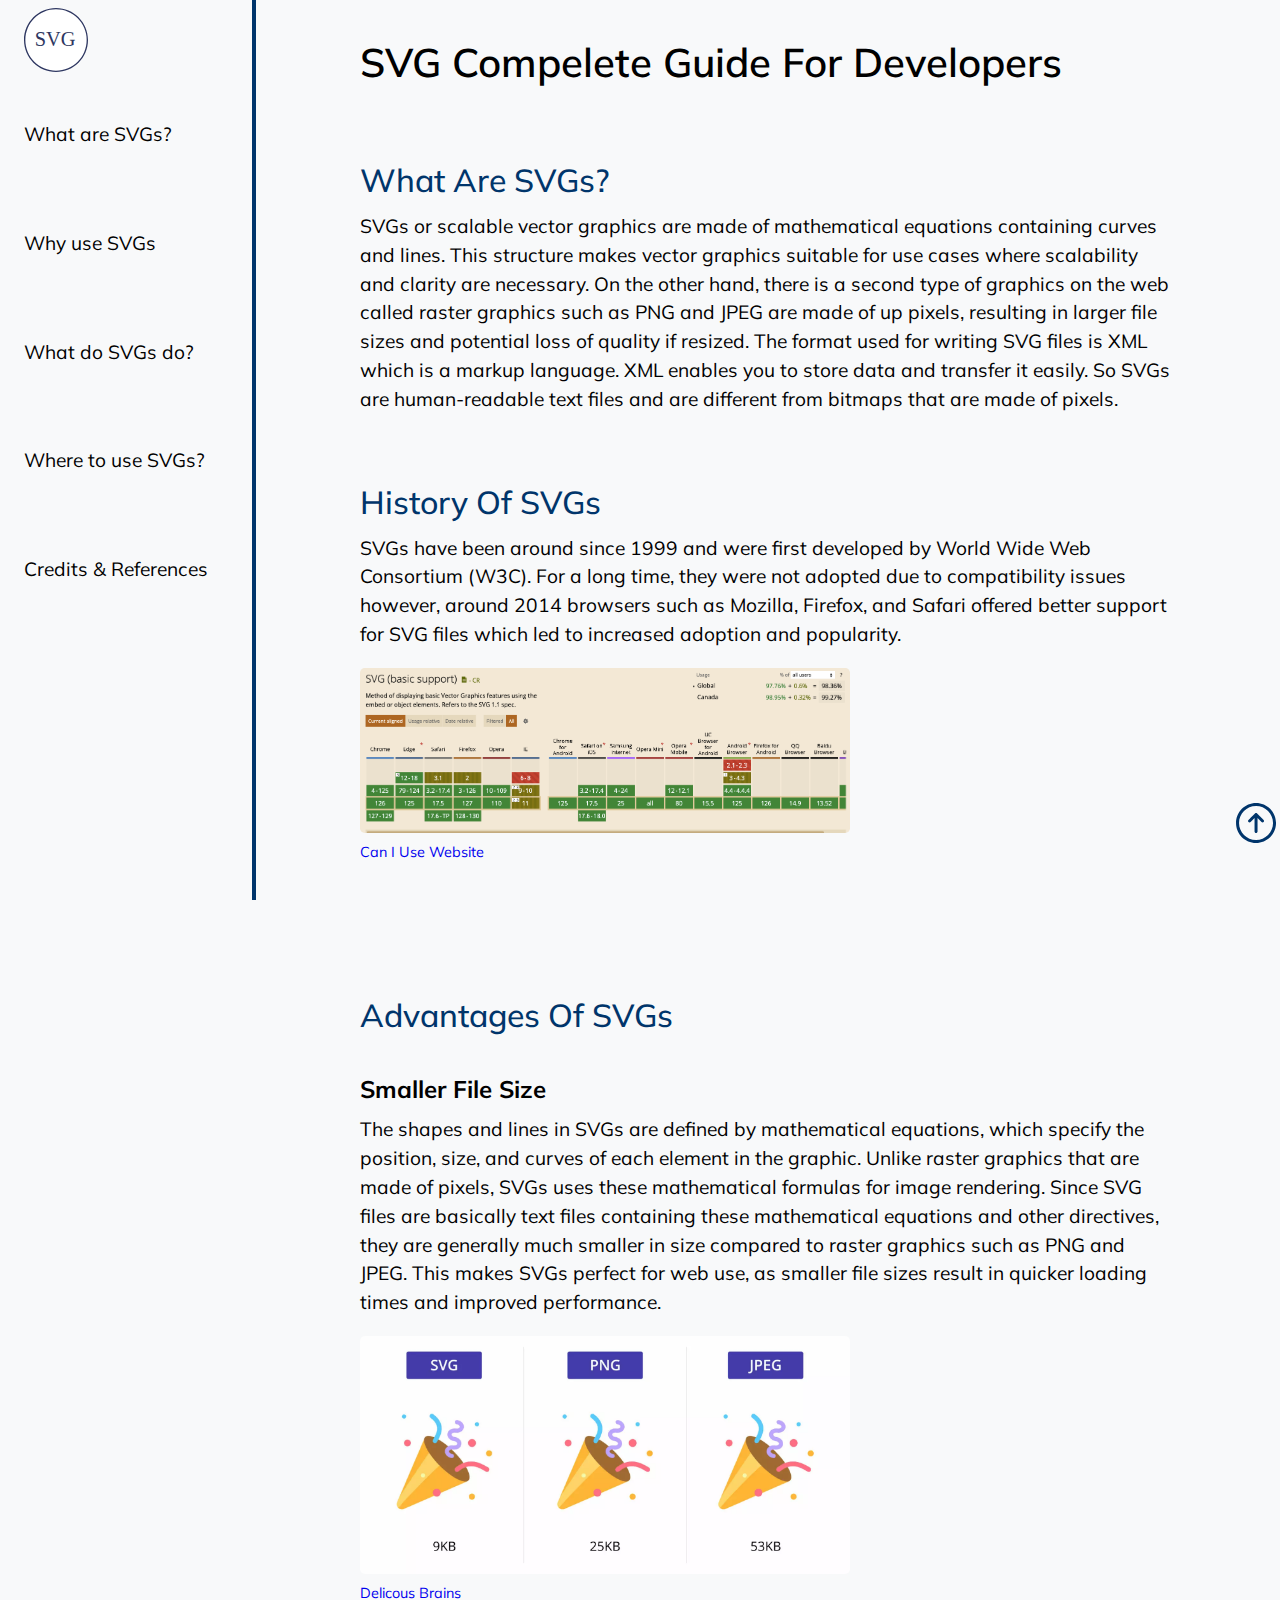
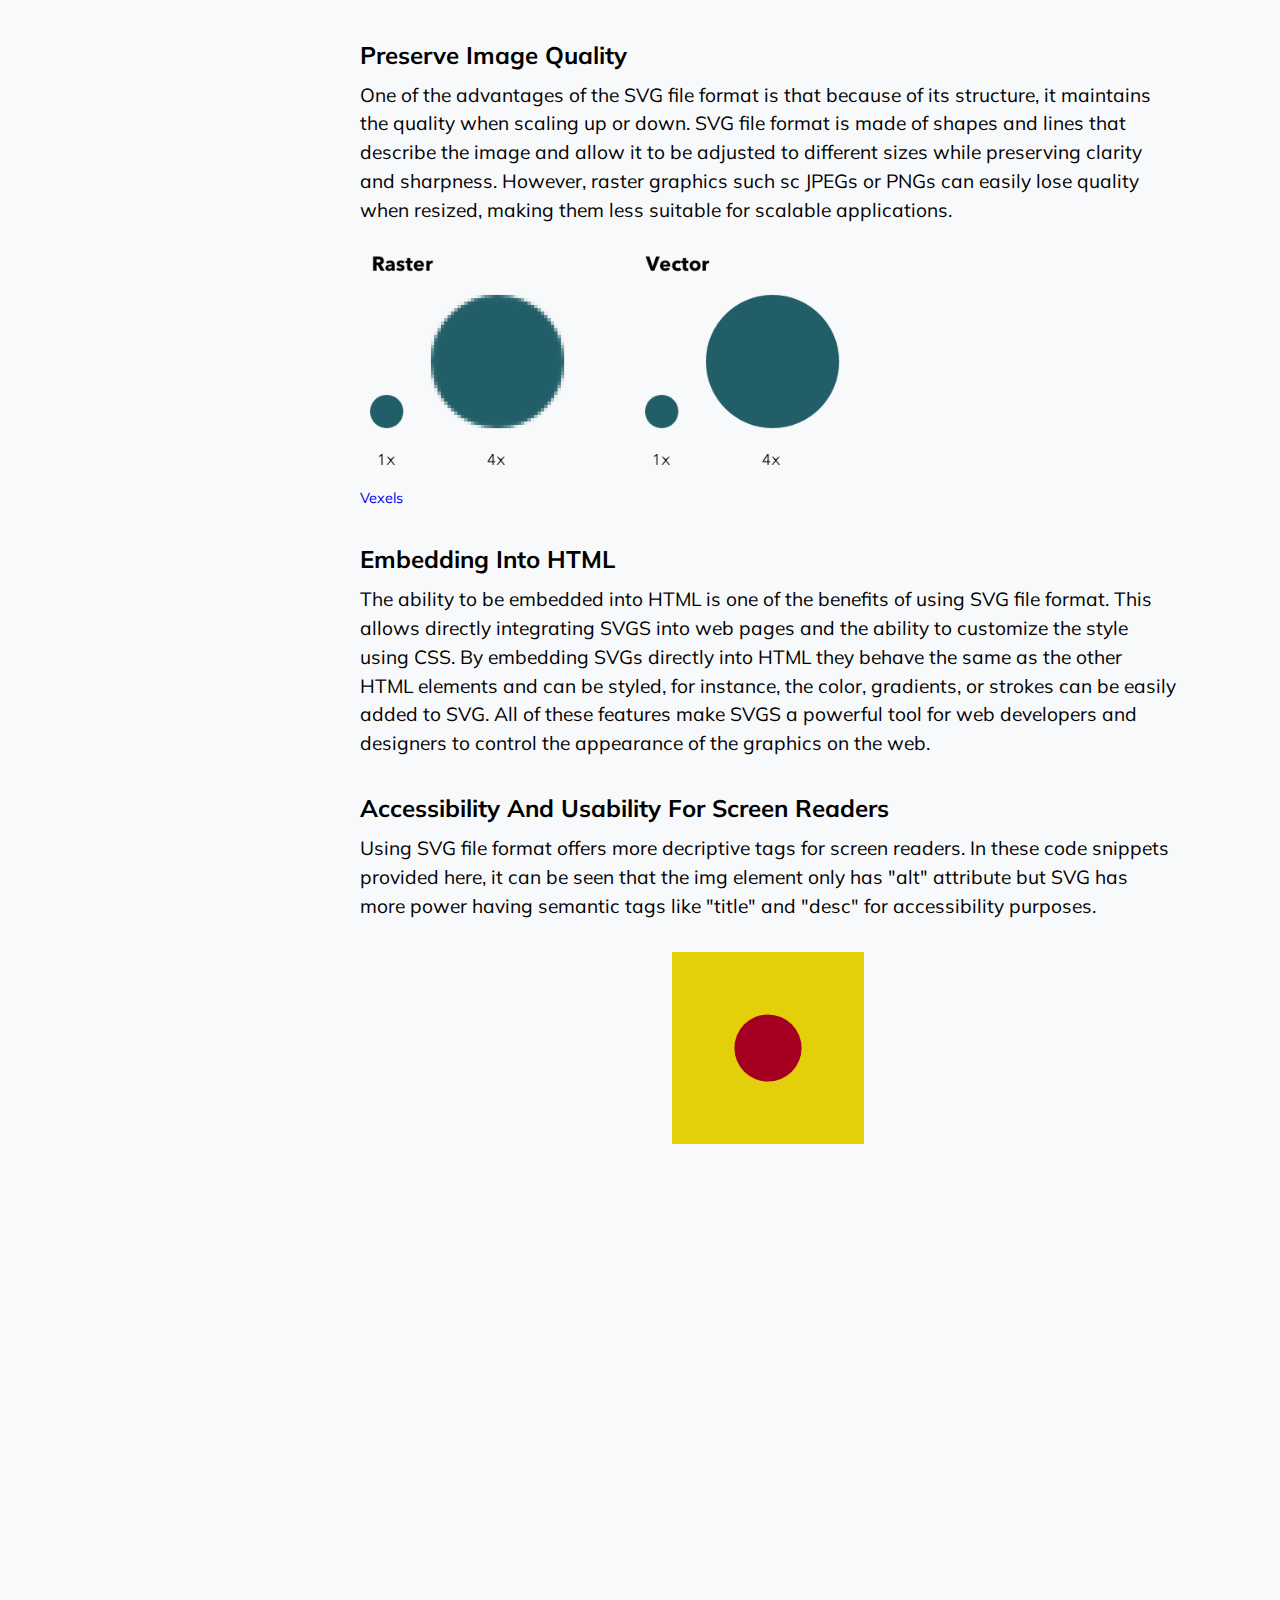
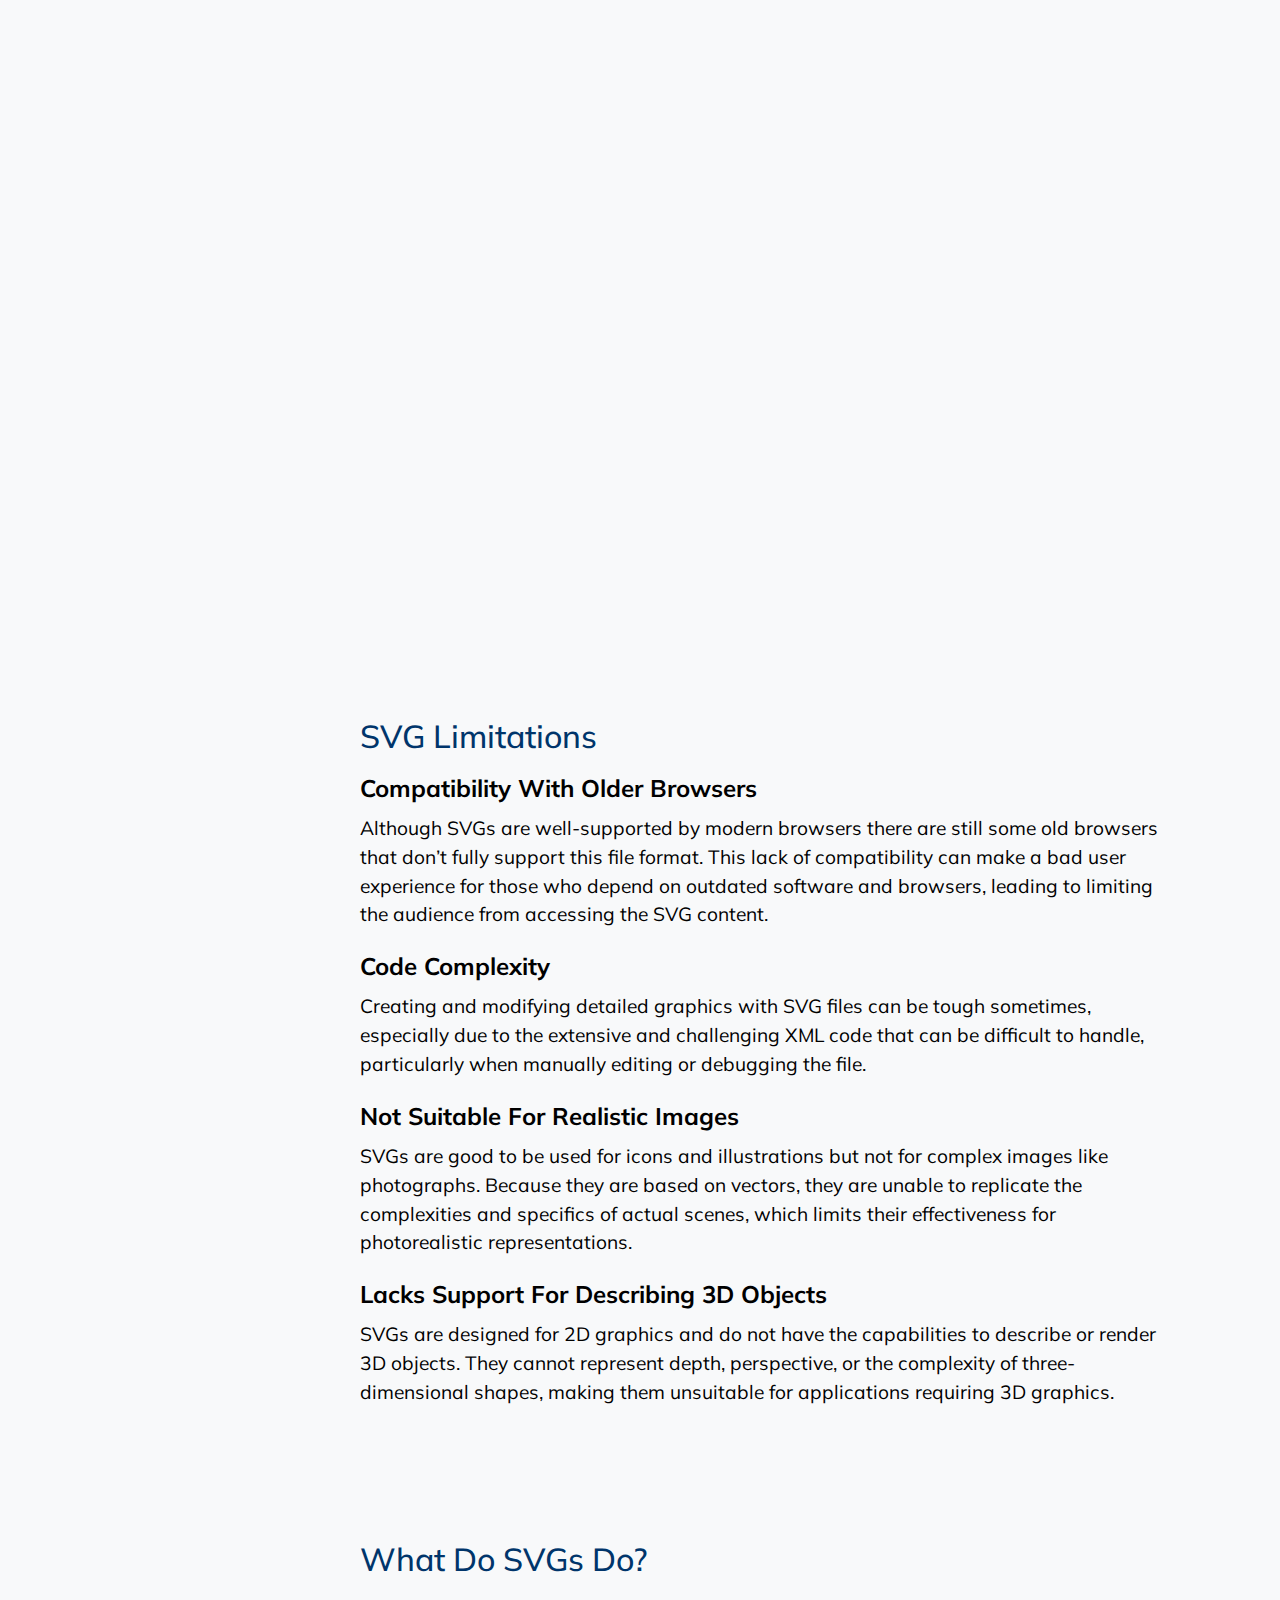
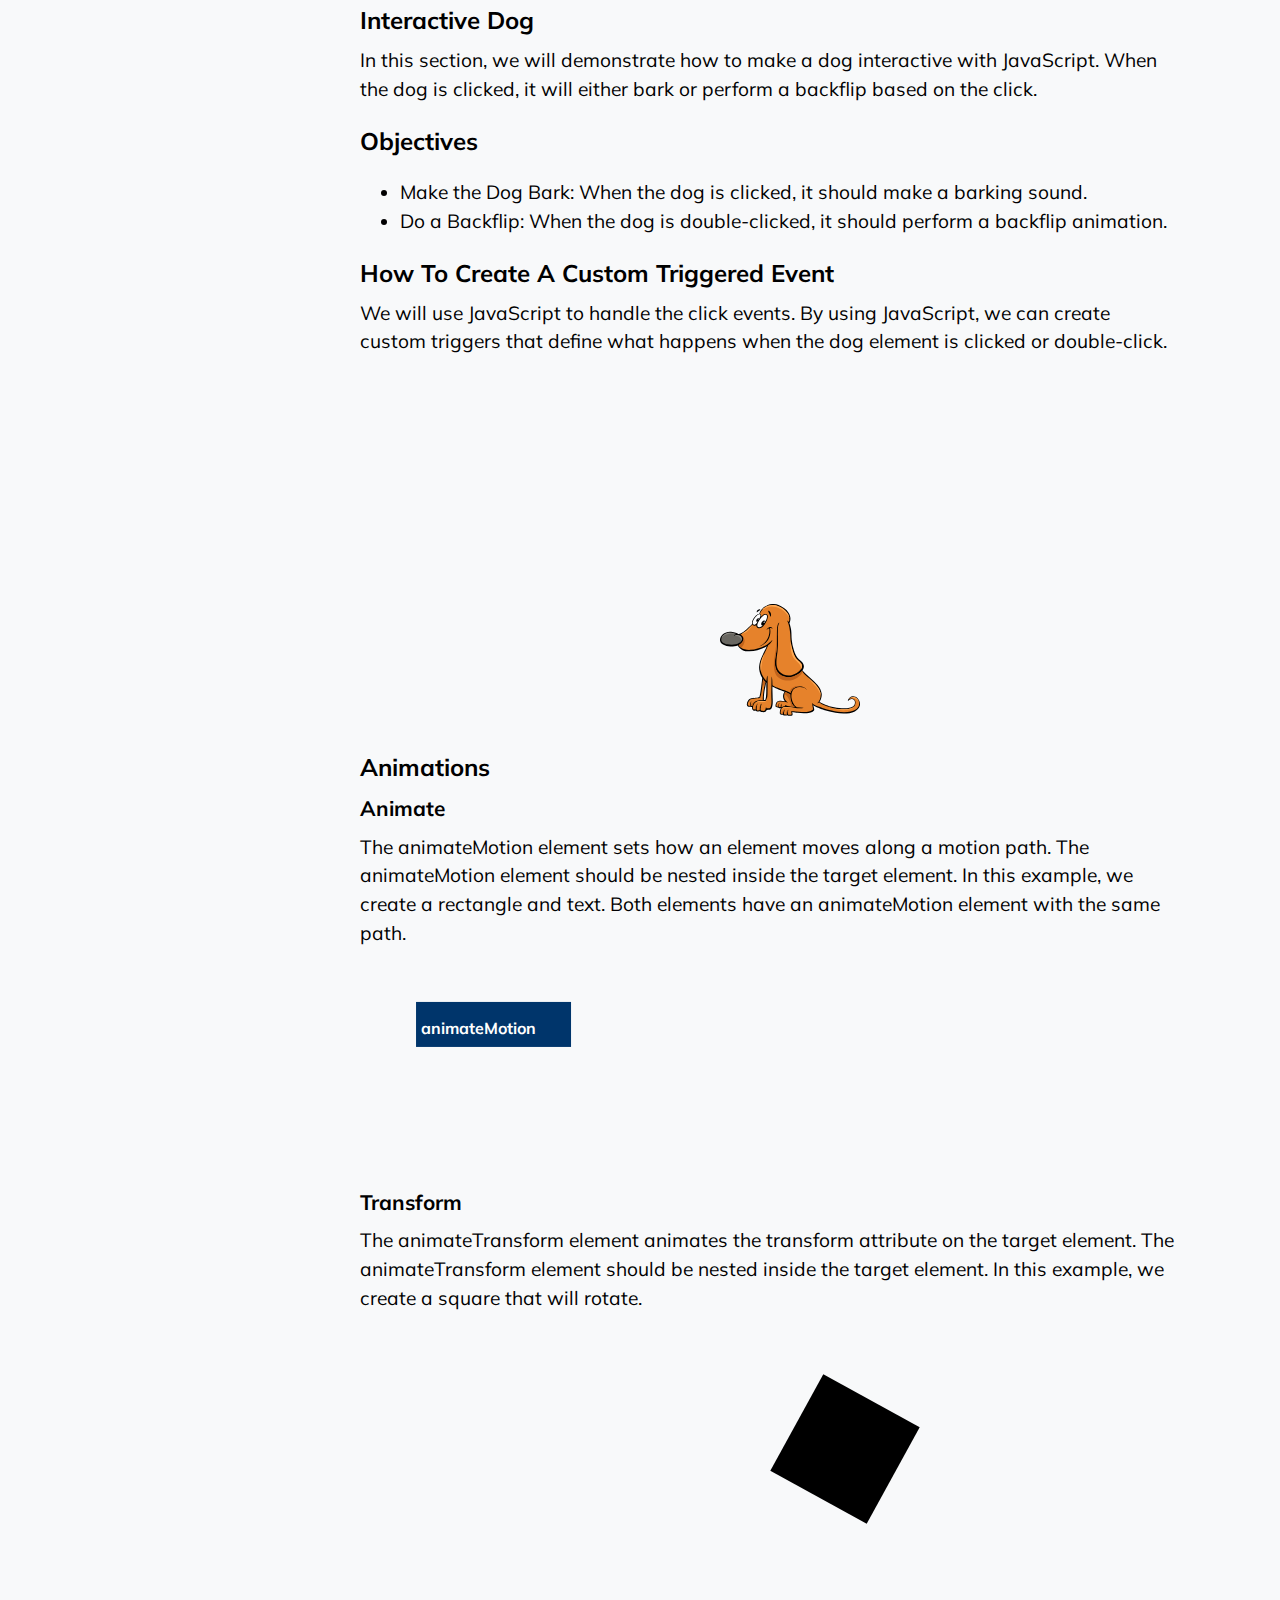
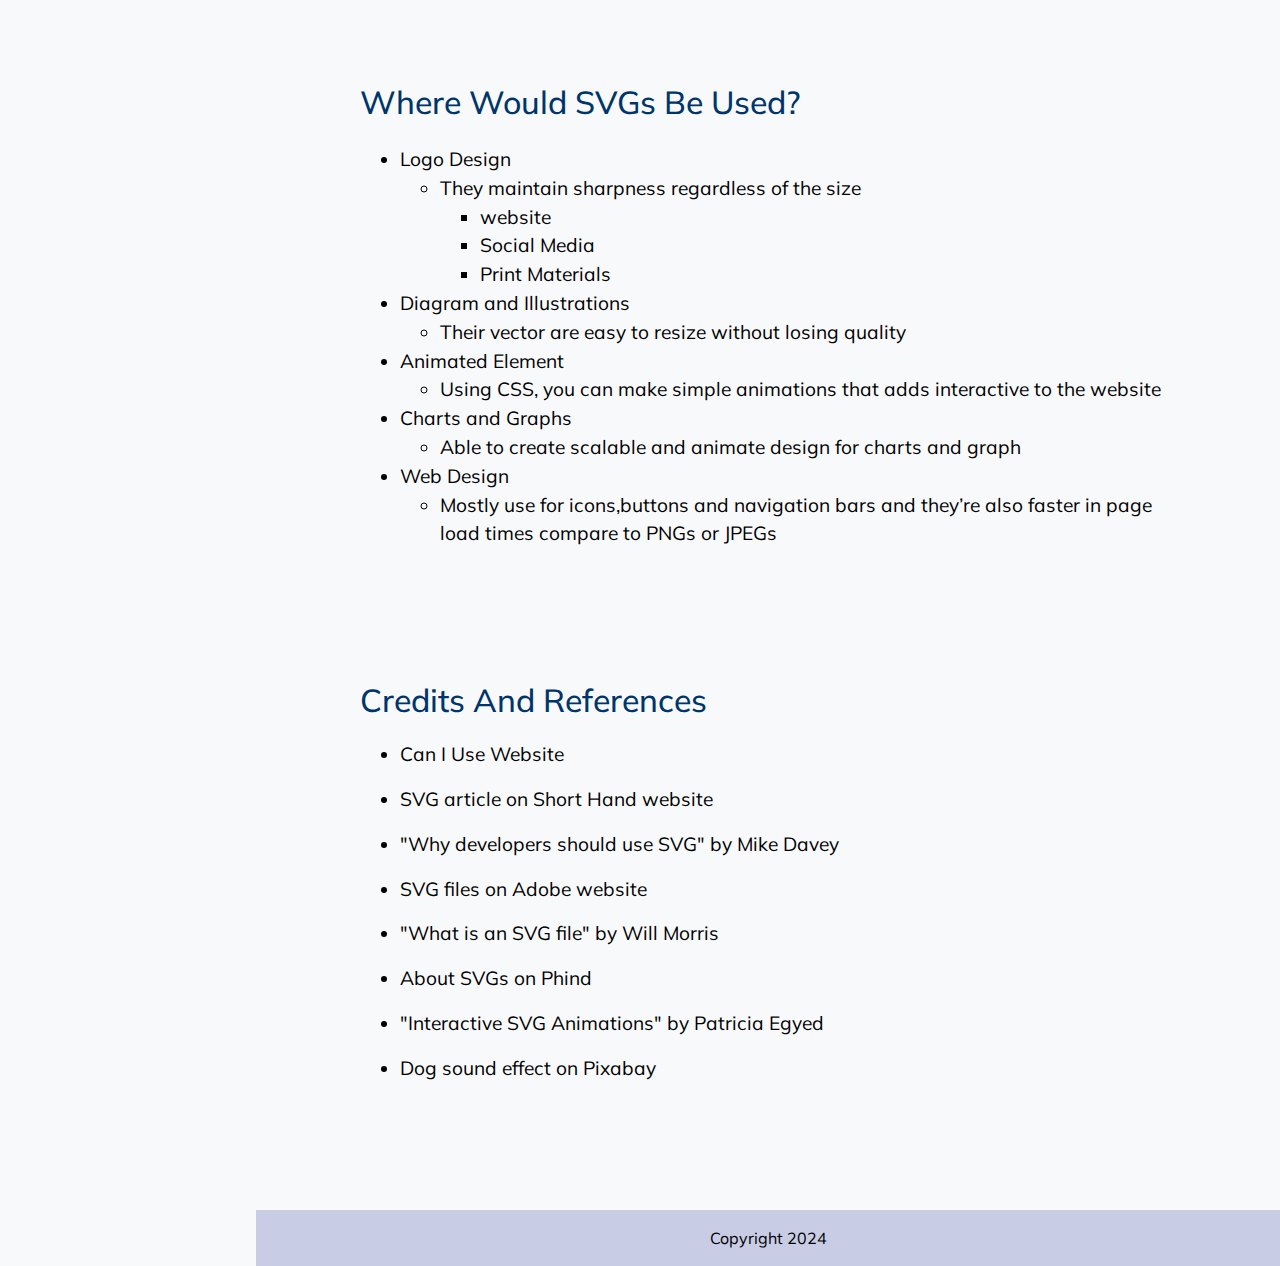
==== commit a7d40ec9: "testing" ====
--- a/index.html
+++ b/index.html
@@ -1,588 +1,660 @@
 <!DOCTYPE html>
 <html lang="en">
-  <head>
-    <meta charset="UTF-8" />
-    <meta name="viewport" content="width=device-width, initial-scale=1.0" />
-    <link rel="preconnect" href="https://fonts.googleapis.com" />
-    <link rel="preconnect" href="https://fonts.gstatic.com" crossorigin />
-    <link
-      href="https://fonts.googleapis.com/css2?family=Mulish:ital,wght@0,200..1000;1,200..1000&display=swap"
-      rel="stylesheet"
-    />
-    <title>SVG Documentation</title>
-    <link rel="stylesheet" href="normalize-fwd.css" />
-    <link rel="stylesheet" href="style.css" />
-    <script defer src="script.js"></script>
-  </head>
-  <body>
-    <div class="body-wrapper">
-      <header id="header">
-        <img src="media/svg-v1.svg" alt="svg logo" id="logo" />
-        <div class="menu">
-          <svg
-            class="menu close-menu"
-            clip-rule="evenodd"
-            fill-rule="evenodd"
-            stroke-linejoin="round"
-            stroke-miterlimit="2"
-            viewBox="0 0 24 24"
-            xmlns="http://www.w3.org/2000/svg"
-          >
-            <path
-              d="m12 10.93 5.719-5.72c.146-.146.339-.219.531-.219.404 0 .75.324.75.749 0 .193-.073.385-.219.532l-5.72 5.719 5.719 5.719c.147.147.22.339.22.531 0 .427-.349.75-.75.75-.192 0-.385-.073-.531-.219l-5.719-5.719-5.719 5.719c-.146.146-.339.219-.531.219-.401 0-.75-.323-.75-.75 0-.192.073-.384.22-.531l5.719-5.719-5.72-5.719c-.146-.147-.219-.339-.219-.532 0-.425.346-.749.75-.749.192 0 .385.073.531.219z"
-            />
-          </svg>
-          <svg
-            class="menu hamburger-menu"
-            clip-rule="evenodd"
-            fill-rule="evenodd"
-            stroke-linejoin="round"
-            stroke-miterlimit="2"
-            viewBox="0 0 24 24"
-            xmlns="http://www.w3.org/2000/svg"
-          >
-            <path
-              d="m22 16.75c0-.414-.336-.75-.75-.75h-18.5c-.414 0-.75.336-.75.75s.336.75.75.75h18.5c.414 0 .75-.336.75-.75zm0-5c0-.414-.336-.75-.75-.75h-18.5c-.414 0-.75.336-.75.75s.336.75.75.75h18.5c.414 0 .75-.336.75-.75zm0-5c0-.414-.336-.75-.75-.75h-18.5c-.414 0-.75.336-.75.75s.336.75.75.75h18.5c.414 0 .75-.336.75-.75z"
-              fill-rule="nonzero"
-            />
-          </svg>
+    <head>
+        <meta charset="UTF-8" />
+        <meta name="viewport" content="width=device-width, initial-scale=1.0" />
+        <link rel="preconnect" href="https://fonts.googleapis.com" />
+        <link rel="preconnect" href="https://fonts.gstatic.com" crossorigin />
+        <link
+            href="https://fonts.googleapis.com/css2?family=Mulish:ital,wght@0,200..1000;1,200..1000&display=swap"
+            rel="stylesheet"
+        />
+        <title>hawhaw</title>
+        <link rel="stylesheet" href="normalize-fwd.css" />
+        <link rel="stylesheet" href="style.css" />
+        <script defer src="script.js"></script>
+    </head>
+    <body>
+        <div class="body-wrapper">
+            <header id="header">
+                <img src="media/svg-v1.svg" alt="svg logo" id="logo" />
+                <div class="menu">
+                    <svg
+                        class="menu close-menu"
+                        clip-rule="evenodd"
+                        fill-rule="evenodd"
+                        stroke-linejoin="round"
+                        stroke-miterlimit="2"
+                        viewBox="0 0 24 24"
+                        xmlns="http://www.w3.org/2000/svg"
+                    >
+                        <path
+                            d="m12 10.93 5.719-5.72c.146-.146.339-.219.531-.219.404 0 .75.324.75.749 0 .193-.073.385-.219.532l-5.72 5.719 5.719 5.719c.147.147.22.339.22.531 0 .427-.349.75-.75.75-.192 0-.385-.073-.531-.219l-5.719-5.719-5.719 5.719c-.146.146-.339.219-.531.219-.401 0-.75-.323-.75-.75 0-.192.073-.384.22-.531l5.719-5.719-5.72-5.719c-.146-.147-.219-.339-.219-.532 0-.425.346-.749.75-.749.192 0 .385.073.531.219z"
+                        />
+                    </svg>
+                    <svg
+                        class="menu hamburger-menu"
+                        clip-rule="evenodd"
+                        fill-rule="evenodd"
+                        stroke-linejoin="round"
+                        stroke-miterlimit="2"
+                        viewBox="0 0 24 24"
+                        xmlns="http://www.w3.org/2000/svg"
+                    >
+                        <path
+                            d="m22 16.75c0-.414-.336-.75-.75-.75h-18.5c-.414 0-.75.336-.75.75s.336.75.75.75h18.5c.414 0 .75-.336.75-.75zm0-5c0-.414-.336-.75-.75-.75h-18.5c-.414 0-.75.336-.75.75s.336.75.75.75h18.5c.414 0 .75-.336.75-.75zm0-5c0-.414-.336-.75-.75-.75h-18.5c-.414 0-.75.336-.75.75s.336.75.75.75h18.5c.414 0 .75-.336.75-.75z"
+                            fill-rule="nonzero"
+                        />
+                    </svg>
+                </div>
+
+                <nav class="nav-list">
+                    <ul>
+                        <li>
+                            <a href="#svg-intro" class="menu-link"
+                                >What are SVGs?</a
+                            >
+                        </li>
+                        <li>
+                            <a href="#svg-pros-cons" class="menu-link"
+                                >Why use SVGs</a
+                            >
+                        </li>
+                        <li>
+                            <a href="#svg-capabilities" class="menu-link"
+                                >What do SVGs do?</a
+                            >
+                        </li>
+                        <li>
+                            <a href="#svg-usages" class="menu-link"
+                                >Where to use SVGs?</a
+                            >
+                        </li>
+                        <li>
+                            <a href="#svg-credits" class="menu-link"
+                                >Credits & References</a
+                            >
+                        </li>
+                    </ul>
+                </nav>
+            </header>
+
+            <main>
+                <div class="main-wrapper">
+                    <h1 id="main-heading">
+                        SVG Compelete Guide for Developers
+                    </h1>
+                    <section class="section svg-intro" id="svg-intro">
+                        <article>
+                            <h2>What are SVGs?</h2>
+                            <p>
+                                SVGs or scalable vector graphics are made of
+                                mathematical equations containing curves and
+                                lines. This structure makes vector graphics
+                                suitable for use cases where scalability and
+                                clarity are necessary. On the other hand, there
+                                is a second type of graphics on the web called
+                                raster graphics such as PNG and JPEG are made of
+                                up pixels, resulting in larger file sizes and
+                                potential loss of quality if resized. The format
+                                used for writing SVG files is XML which is a
+                                markup language. XML enables you to store data
+                                and transfer it easily. So SVGs are
+                                human-readable text files and are different from
+                                bitmaps that are made of pixels.
+                            </p>
+                        </article>
+                        <article>
+                            <h2>History of SVGs</h2>
+                            <p>
+                                SVGs have been around since 1999 and were first
+                                developed by World Wide Web Consortium (W3C).
+                                For a long time, they were not adopted due to
+                                compatibility issues however, around 2014
+                                browsers such as Mozilla, Firefox, and Safari
+                                offered better support for SVG files which led
+                                to increased adoption and popularity.
+                            </p>
+                            <figure>
+                                <img
+                                    src="media/svg-support.png"
+                                    alt="browsers support for svg files"
+                                />
+                                <figcaption>
+                                    <a href="https://caniuse.com/?search=svg"
+                                        >Can I Use Website</a
+                                    >
+                                </figcaption>
+                            </figure>
+                        </article>
+                    </section>
+                    <section class="section svg-pros-cons" id="svg-pros-cons">
+                        <article class="advantages">
+                            <h2>Advantages of SVGs</h2>
+                            <section>
+                                <h3>smaller file size</h3>
+                                <p>
+                                    The shapes and lines in SVGs are defined by
+                                    mathematical equations, which specify the
+                                    position, size, and curves of each element
+                                    in the graphic. Unlike raster graphics that
+                                    are made of pixels, SVGs uses these
+                                    mathematical formulas for image rendering.
+                                    Since SVG files are basically text files
+                                    containing these mathematical equations and
+                                    other directives, they are generally much
+                                    smaller in size compared to raster graphics
+                                    such as PNG and JPEG. This makes SVGs
+                                    perfect for web use, as smaller file sizes
+                                    result in quicker loading times and improved
+                                    performance.
+                                </p>
+
+                                <figure>
+                                    <img
+                                        src="media/file-size.png"
+                                        alt="image shows comparison between svg, png and jpeg file sizes."
+                                    />
+                                    <figcaption>
+                                        <a
+                                            href="https://deliciousbrains.com/svg-advantages-developers/"
+                                            >Delicous Brains</a
+                                        >
+                                    </figcaption>
+                                </figure>
+                            </section>
+                            <section>
+                                <h3>preserve image quality</h3>
+                                <p>
+                                    One of the advantages of the SVG file format
+                                    is that because of its structure, it
+                                    maintains the quality when scaling up or
+                                    down. SVG file format is made of shapes and
+                                    lines that describe the image and allow it
+                                    to be adjusted to different sizes while
+                                    preserving clarity and sharpness. However,
+                                    raster graphics such sc JPEGs or PNGs can
+                                    easily lose quality when resized, making
+                                    them less suitable for scalable
+                                    applications.
+                                </p>
+                                <figure>
+                                    <img
+                                        src="media/svg-quality.png"
+                                        alt="difference between raster graphics and vector graphics"
+                                    />
+                                    <figcaption>
+                                        <a
+                                            href="https://www.vexels.com/blog/getting-started-guide-to-vexels-graphics/"
+                                            >Vexels</a
+                                        >
+                                    </figcaption>
+                                </figure>
+                            </section>
+                            <section>
+                                <h3>embedding into HTML</h3>
+                                <p>
+                                    The ability to be embedded into HTML is one
+                                    of the benefits of using SVG file format.
+                                    This allows directly integrating SVGS into
+                                    web pages and the ability to customize the
+                                    style using CSS. By embedding SVGs directly
+                                    into HTML they behave the same as the other
+                                    HTML elements and can be styled, for
+                                    instance, the color, gradients, or strokes
+                                    can be easily added to SVG. All of these
+                                    features make SVGS a powerful tool for web
+                                    developers and designers to control the
+                                    appearance of the graphics on the web.
+                                </p>
+                            </section>
+                            <section>
+                                <h3>
+                                    Accessibility and usability for screen
+                                    readers
+                                </h3>
+                                <p>
+                                    Using SVG file format offers more decriptive
+                                    tags for screen readers. In these code
+                                    snippets provided here, it can be seen that
+                                    the img element only has "alt" attribute but
+                                    SVG has more power having semantic tags like
+                                    "title" and "desc" for accessibility
+                                    purposes.
+                                </p>
+                                <img
+                                    class="accessibility-svg"
+                                    src="media/accessibility-svg.svg"
+                                    alt="yellow rectangle and a red circle inside"
+                                />
+
+                                <iframe
+                                    src="https://carbon.now.sh/embed?bg=rgba%28200%2C205%2C229%2C1%29&t=monokai&wt=none&l=htmlmixed&width=680&ds=true&dsyoff=20px&dsblur=68px&wc=true&wa=true&pv=56px&ph=56px&ln=false&fl=1&fm=Hack&fs=14px&lh=133%25&si=false&es=2x&wm=false&code=%2520%2520%2520%253Csvg%250A%2520%2520%2520%2520%2520%2520%2520%2520%2520%2520%2520%2520%2520%2520%2520%2520role%253D%2522img%2522%250A%2520%2520%2520%2520%2520%2520%2520%2520%2520%2520%2520%2520%2520%2520%2520%2520width%253D%2522300%2522%250A%2520%2520%2520%2520%2520%2520%2520%2520%2520%2520%2520%2520%2520%2520%2520%2520height%253D%2522300%2522%250A%2520%2520%2520%2520%2520%2520%2520%2520%2520%2520%2520%2520%2520%2520%2520%2520aria-labelledby%253D%2522titleID%2520descriptionID%2522%250A%2520%2520%2520%2520%2520%2520%2520%2520%2520%2520%2520%2520%2520%2520%2520%2520tabindex%253D%25220%2522%250A%2520%2520%2520%2520%2520%2520%2520%2520%2520%2520%2520%2520%253E%250A%2520%2520%2520%2520%2520%2520%2520%2520%2520%2520%2520%2520%2520%2520%2520%2520%253Ctitle%2520id%253D%2522titleID%2522%253ERed%2520Circle%2520in%2520Yellow%2520Square%253C%252Ftitle%253E%250A%2520%2520%2520%2520%2520%2520%2520%2520%2520%2520%2520%2520%2520%2520%2520%2520%253Cdesc%2520id%253D%2522descriptionID%2522%253E%250A%2520%2520%2520%2520%2520%2520%2520%2520%2520%2520%2520%2520%2520%2520%2520%2520%2520%2520%2520%2520This%2520SVG%2520image%2520displays%2520a%2520red%2520circle%2520centered%2520inside%2520a%250A%2520%2520%2520%2520%2520%2520%2520%2520%2520%2520%2520%2520%2520%2520%2520%2520%2520%2520%2520%2520yellow%2520square.%2520The%2520square%2520has%2520a%2520side%2520length%2520of%2520300%2520pixels%252C%250A%2520%2520%2520%2520%2520%2520%2520%2520%2520%2520%2520%2520%2520%2520%2520%2520%2520%2520%2520%2520and%2520the%2520circle%2520has%2520a%2520radius%2520of%252050%2520pixels.%250A%2520%2520%2520%2520%2520%2520%2520%2520%2520%2520%2520%2520%2520%2520%2520%2520%253C%252Fdesc%253E%250A%2520%2520%2520%2520%2520%2520%2520%2520%2520%2520%2520%2520%2520%2520%2520%2520%253Crect%250A%2520%2520%2520%2520%2520%2520%2520%2520%2520%2520%2520%2520%2520%2520%2520%2520%2520%2520%2520%2520x%253D%25220%2522%250A%2520%2520%2520%2520%2520%2520%2520%2520%2520%2520%2520%2520%2520%2520%2520%2520%2520%2520%2520%2520y%253D%25220%2522%250A%2520%2520%2520%2520%2520%2520%2520%2520%2520%2520%2520%2520%2520%2520%2520%2520%2520%2520%2520%2520width%253D%2522300%2522%250A%2520%2520%2520%2520%2520%2520%2520%2520%2520%2520%2520%2520%2520%2520%2520%2520%2520%2520%2520%2520height%253D%2522300%2522%250A%2520%2520%2520%2520%2520%2520%2520%2520%2520%2520%2520%2520%2520%2520%2520%2520%2520%2520%2520%2520fill%253D%2522%2523E4D00A%2522%250A%2520%2520%2520%2520%2520%2520%2520%2520%2520%2520%2520%2520%2520%2520%2520%2520%253E%253C%252Frect%253E%250A%2520%2520%2520%2520%2520%2520%2520%2520%2520%2520%2520%2520%2520%2520%2520%2520%253Ccircle%2520cx%253D%2522150%2522%2520cy%253D%2522150%2522%2520fill%253D%2522red%2522%2520r%253D%252250%2522%253E%253C%252Fcircle%253E%250A%2520%2520%2520%2520%2520%2520%2520%2520%2520%2520%2520%2520%253C%252Fsvg%253E"
+                                    style="
+                                        width: 800px;
+                                        height: 580px;
+                                        border: 0;
+                                        transform: scale(1);
+                                        overflow: hidden;
+                                    "
+                                    sandbox="allow-scripts allow-same-origin"
+                                >
+                                </iframe>
+
+                                <iframe
+                                    src="https://carbon.now.sh/embed?bg=rgba%28200%2C205%2C229%2C1%29&t=monokai&wt=none&l=htmlmixed&width=680&ds=true&dsyoff=20px&dsblur=68px&wc=true&wa=true&pv=56px&ph=56px&ln=false&fl=1&fm=Hack&fs=14px&lh=133%25&si=false&es=2x&wm=false&code=%2520%253Cimg%250A%2520%2520%2520%2520%2520%2520%2520%2520%2520%2520%2520%2520%2520%2520%2520%2520src%253D%2522graphic.svg%2522%250A%2520%2520%2520%2520%2520%2520%2520%2520%2520%2520%2520%2520%2520%2520%2520%2520aria-labelledby%253D%2522imgTitle%2520imgDesc%2522%250A%2520%2520%2520%2520%2520%2520%2520%2520%2520%2520%2520%2520%2520%2520%2520%2520alt%253D%2522Yellow%2520square%2520with%2520a%2520red%2520circle%2520in%2520the%2520center%2522%250A%2520%2520%2520%2520%2520%2520%2520%2520%2520%2520%2520%2520%2520%2520%2520%2520width%253D%2522300%2522%250A%2520%2520%2520%2520%2520%2520%2520%2520%2520%2520%2520%2520%2520%2520%2520%2520height%253D%2522300%2522%250A%2520%2520%2520%2520%2520%2520%2520%2520%2520%2520%2520%2520%252F%253E%250A%2520%2520%2520%2520%2520%2520%2520%2520%2520%2520%2520%2520%253Cspan%2520id%253D%2522imgTitle%2522%2520style%253D%2522display%253A%2520none%2522%253E%250A%2520%2520%2520%2520%2520%2520%2520%2520%2520%2520%2520%2520%2520%2520%2520%2520Red%2520Circle%2520in%2520Yellow%2520Square%250A%2520%2520%2520%2520%2520%2520%2520%2520%2520%2520%2520%2520%253C%252Fspan%253E%250A%2520%2520%2520%2520%2520%2520%2520%2520%2520%2520%2520%2520%253Cspan%2520id%253D%2522imgDesc%2522%2520style%253D%2522display%253A%2520none%2522%253E%250A%2520%2520%2520%2520%2520%2520%2520%2520%2520%2520%2520%2520%2520%2520%2520%2520This%2520image%2520shows%2520a%2520red%2520circle%2520centered%2520inside%2520a%2520yellow%2520square.%250A%2520%2520%2520%2520%2520%2520%2520%2520%2520%2520%2520%2520%2520%2520%2520%2520The%2520square%2520has%2520a%2520side%2520length%2520of%2520300%2520pixels%252C%2520and%2520the%2520circle%2520has%2520a%250A%2520%2520%2520%2520%2520%2520%2520%2520%2520%2520%2520%2520%2520%2520%2520%2520radius%2520of%252050%2520pixels.%250A%2520%2520%2520%2520%2520%2520%2520%2520%2520%2520%2520%2520%253C%252Fspan%253E"
+                                    style="
+                                        width: 800px;
+                                        height: 460px;
+                                        border: 0;
+                                        transform: scale(1);
+                                        overflow: hidden;
+                                    "
+                                    sandbox="allow-scripts allow-same-origin"
+                                >
+                                </iframe>
+                            </section>
+                        </article>
+                        <article class="disadvantages">
+                            <h2>SVG Limitations</h2>
+                            <section>
+                                <h3>Compatibility with older browsers</h3>
+                                <p>
+                                    Although SVGs are well-supported by modern
+                                    browsers there are still some old browsers
+                                    that don’t fully support this file format.
+                                    This lack of compatibility can make a bad
+                                    user experience for those who depend on
+                                    outdated software and browsers, leading to
+                                    limiting the audience from accessing the SVG
+                                    content.
+                                </p>
+                            </section>
+                            <section>
+                                <h3>Code Complexity</h3>
+                                <p>
+                                    Creating and modifying detailed graphics
+                                    with SVG files can be tough sometimes,
+                                    especially due to the extensive and
+                                    challenging XML code that can be difficult
+                                    to handle, particularly when manually
+                                    editing or debugging the file.
+                                </p>
+                            </section>
+                            <section>
+                                <h3>Not suitable for realistic images</h3>
+                                <p>
+                                    SVGs are good to be used for icons and
+                                    illustrations but not for complex images
+                                    like photographs. Because they are based on
+                                    vectors, they are unable to replicate the
+                                    complexities and specifics of actual scenes,
+                                    which limits their effectiveness for
+                                    photorealistic representations.
+                                </p>
+                            </section>
+                            <section>
+                                <h3>Lacks support for describing 3D objects</h3>
+                                <p>
+                                    SVGs are designed for 2D graphics and do not
+                                    have the capabilities to describe or render
+                                    3D objects. They cannot represent depth,
+                                    perspective, or the complexity of
+                                    three-dimensional shapes, making them
+                                    unsuitable for applications requiring 3D
+                                    graphics.
+                                </p>
+                            </section>
+                        </article>
+                    </section>
+                    <section
+                        class="section svg-capabilities"
+                        id="svg-capabilities"
+                    >
+                        <h2>What do SVGs do?</h2>
+                        <p></p>
+                        <!-- Doggo -->
+                        <section id="section-doggo">
+                            <article>
+                                <h3>Interactive Dog</h3>
+                                <p>
+                                    In this section, we will demonstrate how to
+                                    make a dog interactive with JavaScript. When
+                                    the dog is clicked, it will either bark or
+                                    perform a backflip based on the click.
+                                </p>
+
+                                <h3>Objectives</h3>
+                                <ul>
+                                    <li>
+                                        Make the Dog Bark: When the dog is
+                                        clicked, it should make a barking sound.
+                                    </li>
+                                    <li>
+                                        Do a Backflip: When the dog is
+                                        double-clicked, it should perform a
+                                        backflip animation.
+                                    </li>
+                                </ul>
+
+                                <h3>How to Create a Custom Triggered Event</h3>
+                                <p>
+                                    We will use JavaScript to handle the click
+                                    events. By using JavaScript, we can create
+                                    custom triggers that define what happens
+                                    when the dog element is clicked or
+                                    double-click.
+                                </p>
+                            </article>
+                            <div class="interactive-doggo">
+                                <div id="box">Woof Woof Woof</div>
+                                <audio
+                                    id="audio"
+                                    src="media/dog-bark.mp3"
+                                ></audio>
+                                <svg
+                                    id="doggo"
+                                    class="doggo"
+                                    data-name="Layer 1"
+                                    xmlns="http://www.w3.org/2000/svg"
+                                    viewBox="0 0 2624.54 2097.13"
+                                >
+                                    <defs>
+                                        <style>
+                                            .cls-2,
+                                            .cls-3,
+                                            .cls-4,
+                                            .cls-5,
+                                            .cls-6,
+                                            .cls-7 {
+                                                stroke-width: 0;
+                                            }
+                                            .cls-2 {
+                                                fill: #ffaa54;
+                                            }
+                                            .cls-3 {
+                                                fill: #000;
+                                            }
+                                            .cls-4 {
+                                                fill: #8d8b85;
+                                            }
+                                            .cls-5 {
+                                                fill: #e6822b;
+                                            }
+                                            .cls-6 {
+                                                fill: #fff;
+                                            }
+                                            .cls-7 {
+                                                fill: #c0631c;
+                                            }
+                                        </style>
+                                    </defs>
+                                    <path
+                                        class="cls-3"
+                                        d="M2586.21 1775.74c-44.22-48.3-109.84-57.27-152.75-23.9-37.41 29.1-42.04 79.78-30.37 66.38 11.67-13.39 43.97-39.8 73.56-34.73 70.08 11.99 59.68 88.9 34.64 118.97-15.93 19.12-40.97 30.14-63.92 36.97-53.01 15.79-110.67 16.12-165.51 14.53-63.66-1.85-126.95-8.44-188.19-26.65-45.43-13.52-164.22-49.7-226.77-96.35 35.52-39.64 43.36-117.84 39.68-147.71-7.6-62.08-38.62-118.59-78.22-165.04-84.94-99.68-192.58-177.69-282.71-272.59 11.94-16.39 20.86-34.53 24.71-54.57 14.03-73.15-42.35-113.84-91.95-155.18-49.76-41.48-72.56-109.21-92.39-168.84-21.1-63.46-35.84-129.61-41.79-196.2-6.04-67.5-1.88-109.98-9.76-177.36-3.31-28.29-18.27-100.06-32.21-133.07 14.43-33.46 38.85-101.33-13.85-191.75-40.44-69.36-117.04-115.62-189.6-147.22-55.79-24.31-134.8-31.74-201.91-2.07-94.42 41.75-145.28 101.93-157.99 163.88-41.29 3.97-91.87 58.13-113.4 92.95-16.89 27.32-32.5 65.98-24.36 97.77-19.51 21.77-41.08 42.21-63.15 63.93-24.33 23.96-50.33 47.72-78.31 67.36-30.83 21.63-65.45 51.42-103.9 57.97-5.39-1.2-10.85-2.11-16.35-2.54-13.71-9.07-59.1-32.06-130.95-39.24-55.73-5.57-112.92 9.76-155.4 47.29C20.59 597.45-4.73 638.06.73 682.75c4.21 34.48 26.94 59.63 55.34 76.14 40.62 23.63 89.54 35.08 138.89 37.18 42.09 1.8 98.84-5.22 136.63-17.72 16.26 32.76 52.32 65.76 83.23 82.55 40.78 22.16 89.07 28 134.6 27.15 139.64-2.61 262.11-55.82 327.99-95.52-20.45 49.17-59.05 121.35-84.78 176.74-28.73 61.82-51.57 128.14-58.09 196.59-5.74 60.25 8.32 120.78 32.04 175.85 7.37 17.09 15.85 33.17 25.26 48.47-3.38 30.03-34.56 321.03-54.41 357.79-4.28 7.94-124.53 12.98-151.61 19.39-34.43 8.16-46.94 22.45-64.22 53.05-13.38 23.67-24.03 53.23-16.16 80.43 7.99 27.51 39.64 32.66 63.63 25.24 10.29 4.95 21.08 6.93 32.34 6.44-1.91 16.27-.82 32.44 6.2 45.53 12.73 23.76 38.94 26.16 61.91 18.42 5.66 24.45 59.57 21.14 81.08 16.61 5.53 7.1 13.97 11.71 26.8 13.24 27.36 3.28 58.11 6.79 81.21-11.04 7.42-5.72 13.48-20.95 17.13-29.68 19.23-1.46 40.56-1.24 53.43-2.92 21.91-2.89 33.66-19.02 41.89-37.8 20.79-47.44 18.02-110.32 17.24-160.7-1.02-66.77-5.53-194.53-5.53-237.14 33.25 24.94 139.75 64.65 176.88 78.74 17.53 6.65 35.14 13.05 52.76 19.47-25.65 27.04-34.09 70.66-27.99 106.43 3.76 22.03 15.62 52.96 34.35 72.83-37.51-7.23-75.96-11.39-114.41-7.26-49.44 5.32-65.47 55.07-64.43 101.84.28 12.93 34.56 25.7 49.88 20.79 7.62 14.08 27.47 19.08 40.86 9.64.58.88 1.22 1.68 1.92 2.36 1.82 2.24 3.56 4.04 6.03 5.48-16.6 35.54-21.8 81.26-14.52 105.17 4.21 13.84 41 16.73 57.48 13.48.17.47.25 1.05.44 1.49 9.1 21.35 60.54 17.27 79.86 6.61 11.86 14.81 77.8 19.57 96.04.26 2.72-2.89 7.27-31.17-7.64-54.24 25.31-1.88 76.56 7.48 103.04 11.42 58.31 8.67 115.12 11.38 174.15 6.69 40.6-3.23 111.06-14.7 135.73-52.23 12.22-18.59-12.69-86.28-15.55-96.79 51.92 37.58 161.69 75.27 199.41 86.47 71.39 21.21 143.56 41.79 216.96 54.8 119.68 21.23 262.17 23.06 364-25.78 44.16-21.17 80.12-56.76 92.49-104.96 11.73-45.69-2.85-99.71-34.29-134.06Zm-1740.6 24.43c-.61.7-1.09 1.44-1.56 2.22-7.5.88-15.27 1.51-23.29 1.95 3.77-23.96.95-49.83 2.37-74.04 1.84-31.22 6.04-62.27 10.25-93.25 7.32-53.95 24.61-109.27 29.29-163.82 2.24 1.93 4.37 3.95 6.66 5.83-1.92 50.8-1.01 101.98-1.53 151.65-.4 37.37-1.68 74.85-6.39 111.95-1.87 14.71-4.76 29.28-9.26 43.41-1.54 4.86-4.01 9.7-6.53 14.11Z"
+                                    />
+                                    <path
+                                        class="cls-3"
+                                        d="M840.08 1810.96c-.05.06-.07.11-.12.17.01-.02.05-.05.08-.07.02-.02.03-.07.05-.1ZM839.85 1811.27s.06-.08.11-.14c-.03.04-.06.1-.11.14ZM839.45 1812.05c.15-.26.21-.53.4-.78-.66.88-.79 1.37-.4.78Z"
+                                    />
+                                    <path
+                                        class="cls-6"
+                                        d="M612.11 349.58c.82-18.9 9.82-37.54 18.38-53.92 15.4-29.43 37.8-56.54 63.01-78.1 13.92-11.9 33.97-27.95 52.96-22.74 29.6 8.12 1.11 61.57-16.43 92.23-14.67 20.35-27.59 42-37.55 64.97-12.22 16.52-27.45 35-44.12 36.59-29.57 2.8-37.04-20.91-36.25-39.04ZM805.57 224.37c23.76-21.44 66.37-32.66 74.08.08 12.5 53-46.53 133.01-85.84 178.53-18.95 21.94-45.01 41.05-74.76 29.27-27.31-10.82-20.71-43.02-13.37-64.74 17.43-51.59 59.93-107.07 99.89-143.14Z"
+                                    />
+                                    <path
+                                        d="M138.31 756.57c-51.8-10.41-127.75-40.71-113.52-106.42 11.87-54.85 62.56-92.74 114.04-105.67 53.16-13.34 116.22-2.91 170.28 17.53-43.17 11.79-51.94 35.07-45.93 32.04 47.12-23.76 134.26-7.95 146.9 51.25 7.37 34.48-21.37 66.25-47.49 83.4-62.53 41.04-153.45 42.09-224.28 27.87Z"
+                                        style="stroke-width: 0; fill: #696761"
+                                    />
+                                    <path
+                                        class="cls-4"
+                                        d="M159.38 561.82c46.74-8.8 94.34-7.04 140.57-3.11-51.93-18.21-110.94-26.81-161.13-14.22-46.37 11.63-91.99 43.59-109.3 89.88 24.51-41.1 80.6-63.26 129.85-72.55ZM398.48 694.09c9.78-14.54 15.34-31.31 11.61-48.79-11.92-55.83-90.04-73.04-138.43-54.9 69.36.51 134.61 39.31 126.82 103.69Z"
+                                    />
+                                    <path
+                                        class="cls-5"
+                                        d="M615.85 1880.24c-3.93 9.54-7.95 20.95-10.89 32.95-8.84 1.25-17.45.33-26.02-1.94-4.92-27.63 4.64-57.59 6.31-85.06.24-3.93-16.07 8.75-21.61 84.29-25.23.7-44.11-2.08-42.99-33.27.95-26.62 22.36-61.92 40.21-80.72 24.81-26.11 186.13-27.86 190.17-34.33 31.17-49.88 55.84-339.07 56.17-348.88 13.09 17.99 27.79 34.64 44.19 50.02-19.41 54.07-26.04 117.02-35.84 172.81-4.93 28.03-18.29 142.31-11.94 168.98-72.59 2.47-156.72-.4-187.77 75.16ZM1135.54 1928.48c-3.12 8.31-33.44 3.7-34.29-3.12-3.12-24.94 5.19-45.72 15.49-66.44 1.71-3.44-23.8 9.29-28.5 67-13.7-4.35-35.36-3.22-32.81-19.03 2.73-16.9 3.13-32.43 10.93-48.13 11.39-22.92 36.21-28.41 59.54-28.97 50.39-1.23 99.54 7.18 148.83 17.92 17.72 3.86-42.54-18.99-64.71-76.68-15.48-40.31-9.02-85.71 15.92-121.05 9.86 3.61 72.74 33.26 91.94 48.29-3.18 31.18-.26 63.36 5.92 93.46 10.35 50.61 35.09 110.58 78.71 141.1-2.23-.3-143.32-15.77-176.78-32.51-4.17-2.08-9.27 3.33-6.99 7.35 1.96 3.44 3.05 6.41 6.1 9.07-27.99-.72-55.92 9.39-69.43 21.16-12.6-13.58 7.36-56.7 9.73-69.64.68-3.71-27.16 23.99-29.6 60.22Z"
+                                    />
+                                    <path
+                                        class="cls-5"
+                                        d="M2601.67 1828.21c-13.03-44.3-60.55-85.43-107.94-83.64-33.72 1.27-68.59 19.74-78.24 49.17 46.03-43.98 131.24-21.12 125.21 57.18-3.79 49.22-22.16 76.1-57.08 93.55-53.8 26.87-117.82 30.9-176.97 30.48-70.53-.5-150.28-11.02-218.2-30.85-54.43-15.89-188.09-60.27-232.68-102.26-10.48 15.98-32.65 22.21-28.14 17.02 44.83-51.67 73.48-126.87 55.81-196.44-15.93-62.79-57.18-115.52-100.75-161.99-47.44-50.58-100.6-95.15-151.71-141.85-33.47-30.56-70.03-63.1-93.03-103.08-23.32 27.8-55.06 50.07-84.65 67.05-60.27 34.61-126.99 59.78-197.68 49.5-71.07-10.32-143.76-46.01-183.94-107.72-80.35-123.41-24.31-277.54-10.13-411.12 9.75-91.82 4.36-184.85 7.88-277 2.25-58.61-7.91-126.81 11.32-183.77 15.5-45.93 33.5-42.86 31.56-39.53-34.28 58.73-26.33 134.27-27.12 199.72-.93 76.61 1.97 153.26.42 229.86-1.43 71.11-12.42 140.34-20.85 210.81-10.55 88.2-19.19 194.48 43.45 267.33 55.29 64.3 151.65 95.57 234.08 73.95 61.66-16.17 137.16-55.15 174.41-108.4 23.17-33.1 30.46-73.4 5.14-108.32-17.3-23.87-40.6-40.98-62.26-60.53-59.04-53.28-87.68-137.32-106.55-212.53-11.18-44.53-22.73-89.77-27.65-135.48-5.01-46.43-5.9-93.04-8.4-139.63-3.53-65.67-20.6-184.23-54.76-252.93-3.84-7.75 16.69-1.98 29.19 23.37 19.26-57.12 4.97-124.62-25.42-167.86-41.28-58.75-102.47-102.49-168.94-129.09-51.62-20.64-130.52-36.04-197.16-7.54-65.22 27.9-131.24 75.85-151.72 146.91 24.87 6.74 28.17 33.6 16.34 61.41 17.63-20.47 37.98-40.84 62.94-49.41 53.81-18.49 75.77 14.75 68.53 56.48-7.23 41.72-18.9 69.31-41.93 105.04-20.69 32.12-44.79 72.8-79.74 91.47-26.09 13.96-62.94 14.27-82.93-11.03-9.92-12.54-12.49-27.45-11.1-42.46-43.04 36.66-70.46.23-74.39-7.5-20.98 31.98-53.68 60.65-81.27 86.22-22.94 21.27-47.23 40.65-72.99 58.36-13.83 9.53-43.05 31.63-69.97 41.1 11 5.41 21.31 12.6 30.35 21.85 68.85 70.51 6.06 145.72-64.19 177.73 30.9 36.2 64.77 67.35 113.42 78.69 36.35 8.47 74.15 13.36 111.39 10.06 100.42-8.9 209.37-46.06 281.16-84.06 68.1-36.06 125.03-100.13 129.22-106.42 5.07-7.6-20.27 70.1-81.08 102.19-10.47 31.42-39.75 91.64-56.58 126.69-36.02 74.97-77.62 156.79-86.28 239.28-7.27 69.22 5.79 139.09 37.66 201.07 14.89 28.95 32.13 56.85 53.05 81.88 6.96 8.32 13.8 16.41 20.2 25.16.35.48.63.96.96 1.44 5.87-97.13 20.82-107.2 20.88-103.55 1.62 94.74.33 316.68-.46 344.17-2.08 72.74-23.9 124.7-35.33 129.89-11.43 5.2-125.75-4.5-176.73 17.83-36.93 16.16-62.29 53.58-62.29 119.34 0 20.79 35.34 25.98 51.25 18.62-.14-37.14 10.02-72.6 31.36-104.92 1.51-2.28 5-.08 4.05 2.33-13.32 33.98-20.14 99.54-12.75 114.57 7.39 15.03 37.3 8.87 50.8 3.67 2.5-22.62 11.44-73.78 17.66-93.53 6.24-19.74 21.83-29.09 18.87-19.35-2.07 6.81-17.83 78.59-17.4 98.31.41 19.7 8.12 25.96 22.1 27.25 16.94 1.57 43.08 7.1 58-3.82 6.91-5.06 17.15-41.05 19.23-55.59 2.08-14.55 9.36 2.07 8.97 14.38 21.16-.88 52.92-.82 62.33-7.26 12.13-8.32 21.19-14.43 28.46-57.05 9.76-57.16 3.4-101.22 2.08-158.98-1.48-65.04 5.07-312.69 5.2-367.88.04-13.74 17.67 23.9 15.73 157.24 23.76 22.55 174.33 77.83 211.31 90.87 31.72 11.18 87.83 31.43 128.26 56.32 5.12-21.85 13.82-42.72 27.3-61.4 58.52-80.99 208.3-89.59 271.29-8.88 1.64 2.09-1.6 4.22-3.29 2.33-60.13-66.83-213.28-60.87-258.07 22.74-49.66 92.69-8.72 251.09 79.5 312.01 40.01 4.48 80 7.45 120.35 9.89 2.8.17 2.71 4.42.03 4.8-105.22 14.85-210.81-25.21-316.42-22.39-37.51 1-75.15 6.31-91.02 34.06-12.47 21.82-18.71 80-14.31 89.2 4.4 9.19 28.26 10.16 41.7 7.3 2.74-53.91 32.88-90.28 31.72-81.96-4.08 29.31-17.55 74.82-8.85 87.53 8.71 12.7 43.25 7.04 54.7.83-.99-22.82 6.17-51.76 10.38-68.61 4.15-16.63 12.83-16.6 12.47-14.55-3.97 22.75-10.39 78.98-3.58 89.09 6.8 10.11 65.93 8.59 66.92-7.09.99-15.69-4.07-29.46-11.28-44.68-6.34-13.41 61.17-7.39 83.11-4.54 40.37 5.24 80.27 10.7 121.08 9.96 58.37-1.06 121.03-1.65 175.36-25.78 12.48-5.54 35.26-14.59 32.76-32.23-1.9-13.34-20.26-93.9-11.03-109.04 1.77-2.92 8.06 6.91 10.44 17.91 45.41 30.56 122.29 55.43 177.39 73.2 57.79 18.63 114.49 34.61 173.54 48.83 114.33 27.55 238.22 44.75 354.89 18.63 95.09-21.29 184.37-79.84 152.09-189.61Z"
+                                    />
+                                    <path
+                                        class="cls-2"
+                                        d="M1049.64 58.48c67.33 17.15 140.28 61.91 187.92 113.2 23.74 25.54 47.83 59.36 61.75 95.51-3.11-35.35-15.36-69.37-33.32-94.93-41.28-58.75-102.47-102.49-168.94-129.09-51.62-20.64-130.52-36.04-197.16-7.54-46.65 19.96-93.61 50.23-124.11 91.81 86.25-71.58 166.52-96.31 273.87-68.97ZM1322.68 678.95c-1.1 39.02-1.21 78.03 1.8 116.96 6.39 82.85 18.56 176.89 76.66 241.01 38.99 43.04 96.74 79.99 113.63 138.7 4.7 16.37 6.24 31.44 5.24 45.55 20.47-32.1 25.87-70.12 1.81-103.29-17.3-23.87-40.6-40.98-62.26-60.53-59.04-53.28-87.68-137.32-106.55-212.53-11.18-44.53-22.73-89.77-27.65-135.48-1.09-10.12-1.92-20.25-2.68-30.38ZM597.27 398.67c-20.67 27.16-48.6 51.8-72.66 74.1-22.94 21.27-47.23 40.65-72.99 58.36-9.37 6.45-25.81 18.6-43.79 28.77 64.75-8.55 156.08-71.78 189.44-161.24ZM855.99 1818.33c-11.43 5.2-125.75-4.5-176.73 17.83-9.52 4.16-18.24 9.77-25.98 16.87 8.65-5.21 18.61-9.16 30.26-11.43 25.95-5.08 52.72-6.5 79.11-5.11 22.24 1.18 45.23 4.29 67.45 1.49 41.01-5.18 49.69-38.43 51.02-73.46-7.82 30.88-18.31 50.72-25.13 53.82ZM2305.6 1990.8c56.33 1.2 126.88-5.45 178.5-34 23.77-13.14 36.06-35.16 44.83-56.63-9.47 19.98-24.4 33.86-45.3 44.31-53.8 26.87-117.82 30.9-176.97 30.48-70.53-.5-150.28-11.02-218.2-30.85-7.16-2.09-15.72-4.69-25.24-7.69 66.74 31.58 170.92 52.87 242.4 54.39ZM1800.14 1554.29c31.76 38.66 72.44 106.68 88.35 159.51.76-17.18-.76-34.44-5.06-51.37-15.93-62.79-57.18-115.52-100.75-161.99-44.4-47.34-93.8-89.44-141.85-132.93 23.58 31.81 99.39 113.82 159.32 186.78ZM2488.91 1758.55c50.72 5.28 107.18 37.57 118.83 100.65-.93-9.85-2.89-20.16-6.08-30.99-13.03-44.3-60.55-85.43-107.94-83.64-20.5.77-41.41 7.94-56.83 20.04 16.11-6.13 34.71-7.86 52.01-6.05ZM1415.39 1947.48c-57.36-8.11-114.77-19.23-172.2-17.7-37.51 1-75.15 6.31-91.02 34.06-1.02 1.78-1.98 3.89-2.91 6.1 25.57-17.62 65.63-24.4 89.33-24.26 58.97.34 117.92 2.33 176.8 1.8ZM829.27 932.32c-31.44 65.61-62.83 135.52-70.23 205.94-4.89 46.63-.53 93.55 12.56 138.16-7.83-114.14 28.34-232.3 57.66-344.09Z"
+                                    />
+                                    <path
+                                        class="cls-7"
+                                        d="M824.53 1546.53c1.37 3.32 2.71 6.69 4.05 10.09 5.55-32.02 12.28-63.99 22.82-93.33-16.4-15.39-31.1-32.04-44.19-50.02-.1 3.23-2.86 36.76-7.6 81.99 9.34 16.58 17.71 33.73 24.92 51.28ZM660.79 1827.38c-29.46 10.42-56.77 27.69-73.82 54.56-3.45 5.44-6.48 11.05-9.26 16.75.16 4.22.5 8.41 1.23 12.55 8.58 2.27 17.18 3.19 26.02 1.94 2.94-12 6.96-23.41 10.89-32.95 11.22-27.32 29.4-44.35 51.45-55.12-2.21.75-4.37 1.51-6.5 2.27ZM1306.57 1814.93c9.46 21.98 35.66 85.45 12.62 106.8 42.3 6.56 82.14 10.95 83.32 11.11-43.63-30.53-68.36-90.49-78.71-141.1-6.17-30.11-9.09-62.29-5.92-93.46-19.2-15.04-82.08-44.68-91.94-48.29-7.37 10.42-13.06 21.75-17.12 33.55 46.24 30.67 74.89 78.24 97.75 131.4ZM1125.45 1912.78c-2.03 6.59-3.61 13.31-4.64 20.09 6.94.37 13.37-.8 14.72-4.39 1.52-22.5 12.82-41.69 21.01-52.13-15.1 4.18-27.05 23.28-31.1 36.43ZM1079.62 1915.35c-.47 2.77-.85 5.52-1.16 8.27 3.41.66 6.79 1.35 9.78 2.3 2.6-32.02 11.61-50.15 18.82-59.4-15.39 9.31-24.93 34.13-27.44 48.83ZM1453.28 1322.56c-60.27 34.61-126.99 59.78-197.68 49.5-71.07-10.32-143.76-46.01-183.94-107.72-80.35-123.41-24.31-277.54-10.13-411.12 9.75-91.82 4.36-184.85 7.88-277 1.25-32.53-1.31-67.99-.56-102.86-12.53 65.34-11.93 131.17-11.07 197.79.92 71.12-8.22 141.52-18.98 211.68-19.99 130.42-56.39 310.06 5.62 434.31 52.48 105.15 199.01 137.1 317.93 106.84 88.25-22.46 169.39-101.63 186.08-152.09-3.72-5.33-7.28-10.77-10.5-16.38-23.32 27.8-55.06 50.07-84.65 67.05ZM395.81 818.89c19.74-15.13 36.18-35.3 47.25-57.97 14.88-30.46 24.13-68.45 12.76-101.69-5.48-16.02-13.94-28.62-24.39-39.34 34.01 62.33-21.91 123.8-83.64 151.92 14.87 17.42 30.45 33.64 48.01 47.07ZM1163.63 2041.7c-1.55 6.65-2.49 13.34-2.78 19.96 6.64.31 13.47-.21 18.71-1.33 1.67-32.86 13.5-59.12 22.23-72.8-19.35 3.8-34.99 40.48-38.16 54.17ZM1269.95 1991.22c-18.02 6.95-30.65 37.2-33.43 52.2-1.84 9.98-2.38 19.75-1.81 29.44 9.1-1.13 17.71-3.58 22.41-6.12-.99-22.82 6.17-51.76 10.38-68.61.7-2.8 1.55-4.98 2.45-6.91ZM732.9 1956.27c-3.25 12.32-5.84 25.08-6.7 37.82 5.93-1.13 11.44-2.76 15.48-4.32 2.49-22.55 11.37-73.41 17.59-93.3-13.77 16.34-21.84 42.65-26.38 59.8ZM658.68 1944.42c-2.31 11.21-2.87 21.98-2.06 32.58 4.35-.44 8.38-1.39 11.6-2.88-.12-30.95 7.04-60.69 21.73-88.46-15.97 14.76-27.45 40.26-31.27 58.76ZM1349.79 1609.29c37.78-52.29 113.59-74.35 179.52-61.73-84.74-30.46-241.2 18.92-210.78 120.78 1.32.78 2.67 1.56 3.95 2.35 5.12-21.85 13.82-42.72 27.3-61.4Z"
+                                    />
+                                    <path
+                                        class="cls-3"
+                                        d="M747.5 100.81c-24.54-1.82-60.31 21.11-59.86 48.25.05 3.03 3.56 5.01 6.26 4.01 9.27-3.46 16.6-11.06 24.39-16.94 10.87-8.2 22.13-16.43 32.56-25.08 3.98-3.29 1.67-9.88-3.36-10.24ZM913.51 128.77c-4.99-2.17-11.92 1.52-9.87 7.72 4.95 14.91 12.86 29.24 19.48 43.48 8.37 18.02 12.57 38 20.16 56.38 1.57 3.82 6.18 3.65 7.65-.14 14.41-37.2 2.67-90.02-37.43-107.44ZM839.91 313.81c-14.17-9.87-38.75.9-54.9 24.06-16.14 23.16-17.74 49.96-3.56 59.84 14.17 9.89 38.76-.91 54.89-24.07 16.15-23.16 17.75-49.96 3.57-59.83ZM728.89 270.34c-10.36-7.22-28.34.66-40.15 17.59-11.81 16.95-12.97 36.55-2.61 43.76 10.36 7.24 28.34-.65 40.15-17.59 11.82-16.95 12.98-36.54 2.61-43.76Z"
+                                    />
+                                    <path
+                                        class="cls-6"
+                                        d="M832.15 327.43c-6.22 0-11.27 5.04-11.27 11.26s5.05 11.27 11.27 11.27 11.26-5.04 11.26-11.27-5.04-11.26-11.26-11.26ZM813.22 340.92c-3.17 0-5.74 2.56-5.74 5.73s2.57 5.74 5.74 5.74 5.74-2.56 5.74-5.74-2.57-5.73-5.74-5.73ZM724.11 279.51c-4.39 0-7.98 3.57-7.98 7.98s3.58 7.97 7.98 7.97 7.97-3.57 7.97-7.97-3.58-7.98-7.97-7.98ZM711.03 289.58c-2.08 0-3.78 1.69-3.78 3.78s1.7 3.77 3.78 3.77 3.78-1.69 3.78-3.77-1.69-3.78-3.78-3.78Z"
+                                    />
+                                    <path
+                                        class="cls-3"
+                                        d="M923.08 436.45c-39.18 15.39-54.55 54.2-53.42 53.18 13.56-12.21 34.84-26.39 52.48-34.06 12.95 61.32.11 132.31-26.59 188.59-14.62 30.81-31.76 58.71-55.56 80.27-29.78 26.99-66.52 58.69-105.05 71.8-1.74.6-.87 3.17.89 2.7 36.66-10.07 70.83-33.21 101.18-55.9 30.95-23.13 52.81-48.12 72.14-81.07 32.72-55.79 45.44-143.53 27.51-210.85 16.62-3.27 33.52-.96 49.15 10.9 6.35 4.82-17.27-43.44-62.74-25.57Z"
+                                    />
+                                </svg>
+                            </div>
+                        </section>
+                        <!-- Animation -->
+                        <section id="animation">
+                            <h3>Animations</h3>
+                            <article id="section-animate">
+                                <h4>Animate</h4>
+
+                                <p>
+                                    The animateMotion element sets how an
+                                    element moves along a motion path. The
+                                    animateMotion element should be nested
+                                    inside the target element. In this example,
+                                    we create a rectangle and text. Both
+                                    elements have an animateMotion element with
+                                    the same path.
+                                </p>
+                                <svg
+                                    width="100%"
+                                    height="150"
+                                    xmlns="http://www.w3.org/2000/svg"
+                                >
+                                    <rect
+                                        x="45"
+                                        y="18"
+                                        width="155"
+                                        height="45"
+                                        id="animate-box"
+                                    >
+                                        <animateMotion
+                                            path="M0,0 q60,100 100,0 q60,-20 100,0"
+                                            begin="0s"
+                                            dur="10s"
+                                            repeatCount="indefinite"
+                                        />
+                                    </rect>
+                                    <text x="50" y="50" id="animate-text">
+                                        animateMotion
+                                        <animateMotion
+                                            path="M0,0 q60,100 100,0 q60,-20 100,0"
+                                            begin="0s"
+                                            dur="10s"
+                                            repeatCount="indefinite"
+                                        />
+                                    </text>
+                                </svg>
+                            </article>
+                            <article id="section-transform">
+                                <h4>Transform</h4>
+                                <p>
+                                    The animateTransform element animates the
+                                    transform attribute on the target element.
+                                    The animateTransform element should be
+                                    nested inside the target element. In this
+                                    example, we create a square that will
+                                    rotate.
+                                </p>
+                                <svg
+                                    id="transform-box"
+                                    width="200"
+                                    height="180"
+                                    xmlns="http://www.w3.org/2000/svg"
+                                >
+                                    <rect
+                                        x="30"
+                                        y="30"
+                                        height="110"
+                                        width="110"
+                                        id="transform-box"
+                                    >
+                                        <animateTransform
+                                            attributeName="transform"
+                                            begin="0s"
+                                            dur="10s"
+                                            type="rotate"
+                                            from="0 85 85"
+                                            to="360 85 85"
+                                            repeatCount="indefinite"
+                                        />
+                                    </rect>
+                                </svg>
+                            </article>
+                        </section>
+                    </section>
+                    <section class="section svg-usages" id="svg-usages">
+                        <h2>Where would SVGs be used?</h2>
+
+                        <ul>
+                            <li>
+                                Logo Design
+                                <ul>
+                                    <li>
+                                        They maintain sharpness regardless of
+                                        the size
+                                        <ul>
+                                            <li>website</li>
+                                            <li>Social Media</li>
+                                            <li>Print Materials</li>
+                                        </ul>
+                                    </li>
+                                </ul>
+                            </li>
+
+                            <li>
+                                Diagram and Illustrations
+                                <ul>
+                                    <li>
+                                        Their vector are easy to resize without
+                                        losing quality
+                                    </li>
+                                </ul>
+                            </li>
+                            <li>
+                                Animated Element
+                                <ul>
+                                    <li>
+                                        Using CSS, you can make simple
+                                        animations that adds interactive to the
+                                        website
+                                    </li>
+                                </ul>
+                            </li>
+                            <li>
+                                Charts and Graphs
+                                <ul>
+                                    <li>
+                                        Able to create scalable and animate
+                                        design for charts and graph
+                                    </li>
+                                </ul>
+                            </li>
+                            <li>
+                                Web Design
+                                <ul>
+                                    <li>
+                                        Mostly use for icons,buttons and
+                                        navigation bars and they’re also faster
+                                        in page load times compare to PNGs or
+                                        JPEGs
+                                    </li>
+                                </ul>
+                            </li>
+                        </ul>
+                    </section>
+                    <section class="section svg-credits" id="svg-credits">
+                        <h2>Credits and References</h2>
+                        <ul>
+                            <li>
+                                <a href="https://caniuse.com/?search=svg"
+                                    >Can I Use Website</a
+                                >
+                            </li>
+                            <li>
+                                <a
+                                    href="https://shorthand.com/the-craft/what-is-an-svg-file/index.html"
+                                    >SVG article on Short Hand website
+                                </a>
+                            </li>
+                            <li>
+                                <a
+                                    href="https://deliciousbrains.com/svg-advantages-developers/"
+                                    >"Why developers should use SVG" by Mike
+                                    Davey</a
+                                >
+                            </li>
+                            <li>
+                                <a
+                                    href="https://www.adobe.com/ca/creativecloud/file-types/image/vector/svg-file.html"
+                                    >SVG files on Adobe website</a
+                                >
+                            </li>
+                            <li>
+                                <a
+                                    href="https://www.elegantthemes.com/blog/wordpress/what-is-an-svg-file-and-how-do-you-use-it"
+                                    >"What is an SVG file" by Will Morris
+                                </a>
+                            </li>
+                            <li>
+                                <a
+                                    href="https://www.phind.com/search?cache=ph6rgqiyy3jvwij1cflxem3s"
+                                    >About SVGs on Phind</a
+                                >
+                            </li>
+                            <li>
+                                <a
+                                    href="https://www.sitepoint.com/dynamic-web-experiences-interactive-svg-animations/"
+                                    >"Interactive SVG Animations" by Patricia
+                                    Egyed
+                                </a>
+                            </li>
+                            <li>
+                                <a
+                                    href="https://pixabay.com/users/u_5wgfa0ekjt-41084060/?utm_source=link-attribution&utm_medium=referral&utm_campaign=music&utm_content=179915"
+                                    >Dog sound effect on Pixabay
+                                </a>
+                            </li>
+                        </ul>
+                    </section>
+                    <a href="#main-heading">
+                        <svg
+                            class="back-to-top-btn"
+                            clip-rule="evenodd"
+                            fill-rule="evenodd"
+                            stroke-linejoin="round"
+                            stroke-miterlimit="2"
+                            viewBox="0 0 24 24"
+                            xmlns="http://www.w3.org/2000/svg"
+                        >
+                            <path
+                                d="m2.019 11.993c0 5.518 4.48 9.998 9.998 9.998 5.517 0 9.997-4.48 9.997-9.998s-4.48-9.998-9.997-9.998c-5.518 0-9.998 4.48-9.998 9.998zm1.5 0c0-4.69 3.808-8.498 8.498-8.498s8.497 3.808 8.497 8.498-3.807 8.498-8.497 8.498-8.498-3.808-8.498-8.498zm4.715-1.528s1.505-1.502 3.259-3.255c.147-.146.338-.219.53-.219s.384.073.53.219c1.754 1.753 3.259 3.254 3.259 3.254.145.145.217.336.216.527 0 .191-.074.383-.22.53-.293.293-.766.294-1.057.004l-1.978-1.978v6.694c0 .413-.336.75-.75.75s-.75-.337-.75-.75v-6.694l-1.978 1.979c-.29.289-.762.286-1.055-.007-.147-.146-.22-.338-.221-.53-.001-.19.071-.38.215-.524z"
+                                fill-rule="nonzero"
+                            />
+                        </svg>
+                    </a>
+                </div>
+            </main>
+            <footer><p>Copyright 2024</p></footer>
         </div>
-
-        <nav class="nav-list">
-          <ul>
-            <li>
-              <a href="#svg-intro" class="menu-link">What are SVGs?</a>
-            </li>
-            <li>
-              <a href="#svg-pros-cons" class="menu-link">Why use SVGs</a>
-            </li>
-            <li>
-              <a href="#svg-capabilities" class="menu-link">What do SVGs do?</a>
-            </li>
-            <li>
-              <a href="#svg-usages" class="menu-link">Where to use SVGs?</a>
-            </li>
-            <li>
-              <a href="#svg-credits" class="menu-link">Credits & References</a>
-            </li>
-          </ul>
-        </nav>
-      </header>
-
-      <main>
-        <div class="main-wrapper">
-          <h1 id="main-heading">SVG Compelete Guide for Developers</h1>
-          <div class="section svg-intro" id="svg-intro">
-            <article>
-              <h2>What are SVGs?</h2>
-              <p>
-                SVGs or scalable vector graphics are made of mathematical
-                equations containing curves and lines. This structure makes
-                vector graphics suitable for use cases where scalability and
-                clarity are necessary. On the other hand, there is a second type
-                of graphics on the web called raster graphics such as PNG and
-                JPEG are made of up pixels, resulting in larger file sizes and
-                potential loss of quality if resized. The format used for
-                writing SVG files is XML which is a markup language. XML enables
-                you to store data and transfer it easily. So SVGs are
-                human-readable text files and are different from bitmaps that
-                are made of pixels.
-              </p>
-            </article>
-            <article>
-              <h2>History of SVGs</h2>
-              <p>
-                SVGs have been around since 1999 and were first developed by
-                World Wide Web Consortium (W3C). For a long time, they were not
-                adopted due to compatibility issues however, around 2014
-                browsers such as Mozilla, Firefox, and Safari offered better
-                support for SVG files which led to increased adoption and
-                popularity.
-              </p>
-              <figure>
-                <img
-                  src="media/svg-support.png"
-                  alt="browsers support for svg files"
-                />
-                <figcaption>
-                  <a href="https://caniuse.com/?search=svg"
-                    >Can I Use Website</a
-                  >
-                </figcaption>
-              </figure>
-            </article>
-          </div>
-          <div class="section svg-pros-cons" id="svg-pros-cons">
-            <article class="advantages">
-              <h2>Advantages of SVGs</h2>
-              <section>
-                <h3>smaller file size</h3>
-                <p>
-                  The shapes and lines in SVGs are defined by mathematical
-                  equations, which specify the position, size, and curves of
-                  each element in the graphic. Unlike raster graphics that are
-                  made of pixels, SVGs uses these mathematical formulas for
-                  image rendering. Since SVG files are basically text files
-                  containing these mathematical equations and other directives,
-                  they are generally much smaller in size compared to raster
-                  graphics such as PNG and JPEG. This makes SVGs perfect for web
-                  use, as smaller file sizes result in quicker loading times and
-                  improved performance.
-                </p>
-
-                <figure>
-                  <img
-                    src="media/file-size.png"
-                    alt="image shows comparison between svg, png and jpeg file sizes."
-                  />
-                  <figcaption>
-                    <a
-                      href="https://deliciousbrains.com/svg-advantages-developers/"
-                      >Delicous Brains</a
-                    >
-                  </figcaption>
-                </figure>
-              </section>
-              <section>
-                <h3>preserve image quality</h3>
-                <p>
-                  One of the advantages of the SVG file format is that because
-                  of its structure, it maintains the quality when scaling up or
-                  down. SVG file format is made of shapes and lines that
-                  describe the image and allow it to be adjusted to different
-                  sizes while preserving clarity and sharpness. However, raster
-                  graphics such sc JPEGs or PNGs can easily lose quality when
-                  resized, making them less suitable for scalable applications.
-                </p>
-                <figure>
-                  <img
-                    src="media/svg-quality.png"
-                    alt="difference between raster graphics and vector graphics"
-                  />
-                  <figcaption>
-                    <a
-                      href="https://www.vexels.com/blog/getting-started-guide-to-vexels-graphics/"
-                      >Vexels</a
-                    >
-                  </figcaption>
-                </figure>
-              </section>
-              <section>
-                <h3>embedding into HTML</h3>
-                <p>
-                  The ability to be embedded into HTML is one of the benefits of
-                  using SVG file format. This allows directly integrating SVGS
-                  into web pages and the ability to customize the style using
-                  CSS. By embedding SVGs directly into HTML they behave the same
-                  as the other HTML elements and can be styled, for instance,
-                  the color, gradients, or strokes can be easily added to SVG.
-                  All of these features make SVGS a powerful tool for web
-                  developers and designers to control the appearance of the
-                  graphics on the web.
-                </p>
-              </section>
-              <section>
-                <h3>Accessibility and usability for screen readers</h3>
-                <p>
-                  Using SVG file format offers more decriptive tags for screen
-                  readers. In these code snippets provided here, it can be seen
-                  that the img element only has "alt" attribute but SVG has more
-                  power having semantic tags like "title" and "desc" for
-                  accessibility purposes.
-                </p>
-                <img
-                  class="accessibility-svg"
-                  src="media/accessibility-svg.svg"
-                  alt="yellow rectangle and a red circle inside"
-                />
-
-                <iframe
-                  src="https://carbon.now.sh/embed?bg=rgba%28200%2C205%2C229%2C1%29&t=monokai&wt=none&l=htmlmixed&width=680&ds=true&dsyoff=20px&dsblur=68px&wc=true&wa=true&pv=56px&ph=56px&ln=false&fl=1&fm=Hack&fs=14px&lh=133%25&si=false&es=2x&wm=false&code=%2520%2520%2520%253Csvg%250A%2520%2520%2520%2520%2520%2520%2520%2520%2520%2520%2520%2520%2520%2520%2520%2520role%253D%2522img%2522%250A%2520%2520%2520%2520%2520%2520%2520%2520%2520%2520%2520%2520%2520%2520%2520%2520width%253D%2522300%2522%250A%2520%2520%2520%2520%2520%2520%2520%2520%2520%2520%2520%2520%2520%2520%2520%2520height%253D%2522300%2522%250A%2520%2520%2520%2520%2520%2520%2520%2520%2520%2520%2520%2520%2520%2520%2520%2520aria-labelledby%253D%2522titleID%2520descriptionID%2522%250A%2520%2520%2520%2520%2520%2520%2520%2520%2520%2520%2520%2520%2520%2520%2520%2520tabindex%253D%25220%2522%250A%2520%2520%2520%2520%2520%2520%2520%2520%2520%2520%2520%2520%253E%250A%2520%2520%2520%2520%2520%2520%2520%2520%2520%2520%2520%2520%2520%2520%2520%2520%253Ctitle%2520id%253D%2522titleID%2522%253ERed%2520Circle%2520in%2520Yellow%2520Square%253C%252Ftitle%253E%250A%2520%2520%2520%2520%2520%2520%2520%2520%2520%2520%2520%2520%2520%2520%2520%2520%253Cdesc%2520id%253D%2522descriptionID%2522%253E%250A%2520%2520%2520%2520%2520%2520%2520%2520%2520%2520%2520%2520%2520%2520%2520%2520%2520%2520%2520%2520This%2520SVG%2520image%2520displays%2520a%2520red%2520circle%2520centered%2520inside%2520a%250A%2520%2520%2520%2520%2520%2520%2520%2520%2520%2520%2520%2520%2520%2520%2520%2520%2520%2520%2520%2520yellow%2520square.%2520The%2520square%2520has%2520a%2520side%2520length%2520of%2520300%2520pixels%252C%250A%2520%2520%2520%2520%2520%2520%2520%2520%2520%2520%2520%2520%2520%2520%2520%2520%2520%2520%2520%2520and%2520the%2520circle%2520has%2520a%2520radius%2520of%252050%2520pixels.%250A%2520%2520%2520%2520%2520%2520%2520%2520%2520%2520%2520%2520%2520%2520%2520%2520%253C%252Fdesc%253E%250A%2520%2520%2520%2520%2520%2520%2520%2520%2520%2520%2520%2520%2520%2520%2520%2520%253Crect%250A%2520%2520%2520%2520%2520%2520%2520%2520%2520%2520%2520%2520%2520%2520%2520%2520%2520%2520%2520%2520x%253D%25220%2522%250A%2520%2520%2520%2520%2520%2520%2520%2520%2520%2520%2520%2520%2520%2520%2520%2520%2520%2520%2520%2520y%253D%25220%2522%250A%2520%2520%2520%2520%2520%2520%2520%2520%2520%2520%2520%2520%2520%2520%2520%2520%2520%2520%2520%2520width%253D%2522300%2522%250A%2520%2520%2520%2520%2520%2520%2520%2520%2520%2520%2520%2520%2520%2520%2520%2520%2520%2520%2520%2520height%253D%2522300%2522%250A%2520%2520%2520%2520%2520%2520%2520%2520%2520%2520%2520%2520%2520%2520%2520%2520%2520%2520%2520%2520fill%253D%2522%2523E4D00A%2522%250A%2520%2520%2520%2520%2520%2520%2520%2520%2520%2520%2520%2520%2520%2520%2520%2520%253E%253C%252Frect%253E%250A%2520%2520%2520%2520%2520%2520%2520%2520%2520%2520%2520%2520%2520%2520%2520%2520%253Ccircle%2520cx%253D%2522150%2522%2520cy%253D%2522150%2522%2520fill%253D%2522red%2522%2520r%253D%252250%2522%253E%253C%252Fcircle%253E%250A%2520%2520%2520%2520%2520%2520%2520%2520%2520%2520%2520%2520%253C%252Fsvg%253E"
-                  style="
-                    width: 800px;
-                    height: 580px;
-                    border: 0;
-                    transform: scale(1);
-                    overflow: hidden;
-                  "
-                >
-                </iframe>
-
-                <iframe
-                  src="https://carbon.now.sh/embed?bg=rgba%28200%2C205%2C229%2C1%29&t=monokai&wt=none&l=htmlmixed&width=680&ds=true&dsyoff=20px&dsblur=68px&wc=true&wa=true&pv=56px&ph=56px&ln=false&fl=1&fm=Hack&fs=14px&lh=133%25&si=false&es=2x&wm=false&code=%2520%253Cimg%250A%2520%2520%2520%2520%2520%2520%2520%2520%2520%2520%2520%2520%2520%2520%2520%2520src%253D%2522graphic.svg%2522%250A%2520%2520%2520%2520%2520%2520%2520%2520%2520%2520%2520%2520%2520%2520%2520%2520aria-labelledby%253D%2522imgTitle%2520imgDesc%2522%250A%2520%2520%2520%2520%2520%2520%2520%2520%2520%2520%2520%2520%2520%2520%2520%2520alt%253D%2522Yellow%2520square%2520with%2520a%2520red%2520circle%2520in%2520the%2520center%2522%250A%2520%2520%2520%2520%2520%2520%2520%2520%2520%2520%2520%2520%2520%2520%2520%2520width%253D%2522300%2522%250A%2520%2520%2520%2520%2520%2520%2520%2520%2520%2520%2520%2520%2520%2520%2520%2520height%253D%2522300%2522%250A%2520%2520%2520%2520%2520%2520%2520%2520%2520%2520%2520%2520%252F%253E%250A%2520%2520%2520%2520%2520%2520%2520%2520%2520%2520%2520%2520%253Cspan%2520id%253D%2522imgTitle%2522%2520style%253D%2522display%253A%2520none%2522%253E%250A%2520%2520%2520%2520%2520%2520%2520%2520%2520%2520%2520%2520%2520%2520%2520%2520Red%2520Circle%2520in%2520Yellow%2520Square%250A%2520%2520%2520%2520%2520%2520%2520%2520%2520%2520%2520%2520%253C%252Fspan%253E%250A%2520%2520%2520%2520%2520%2520%2520%2520%2520%2520%2520%2520%253Cspan%2520id%253D%2522imgDesc%2522%2520style%253D%2522display%253A%2520none%2522%253E%250A%2520%2520%2520%2520%2520%2520%2520%2520%2520%2520%2520%2520%2520%2520%2520%2520This%2520image%2520shows%2520a%2520red%2520circle%2520centered%2520inside%2520a%2520yellow%2520square.%250A%2520%2520%2520%2520%2520%2520%2520%2520%2520%2520%2520%2520%2520%2520%2520%2520The%2520square%2520has%2520a%2520side%2520length%2520of%2520300%2520pixels%252C%2520and%2520the%2520circle%2520has%2520a%250A%2520%2520%2520%2520%2520%2520%2520%2520%2520%2520%2520%2520%2520%2520%2520%2520radius%2520of%252050%2520pixels.%250A%2520%2520%2520%2520%2520%2520%2520%2520%2520%2520%2520%2520%253C%252Fspan%253E"
-                  style="
-                    width: 800px;
-                    height: 460px;
-                    border: 0;
-                    transform: scale(1);
-                    overflow: hidden;
-                  "
-                >
-                </iframe>
-              </section>
-            </article>
-            <article class="disadvantages">
-              <h2>SVG Limitations</h2>
-              <section>
-                <h3>Compatibility with older browsers</h3>
-                <p>
-                  Although SVGs are well-supported by modern browsers there are
-                  still some old browsers that don’t fully support this file
-                  format. This lack of compatibility can make a bad user
-                  experience for those who depend on outdated software and
-                  browsers, leading to limiting the audience from accessing the
-                  SVG content.
-                </p>
-              </section>
-              <section>
-                <h3>Code Complexity</h3>
-                <p>
-                  Creating and modifying detailed graphics with SVG files can be
-                  tough sometimes, especially due to the extensive and
-                  challenging XML code that can be difficult to handle,
-                  particularly when manually editing or debugging the file.
-                </p>
-              </section>
-              <section>
-                <h3>Not suitable for realistic images</h3>
-                <p>
-                  SVGs are good to be used for icons and illustrations but not
-                  for complex images like photographs. Because they are based on
-                  vectors, they are unable to replicate the complexities and
-                  specifics of actual scenes, which limits their effectiveness
-                  for photorealistic representations.
-                </p>
-              </section>
-              <section>
-                <h3>Lacks support for describing 3D objects</h3>
-                <p>
-                  SVGs are designed for 2D graphics and do not have the
-                  capabilities to describe or render 3D objects. They cannot
-                  represent depth, perspective, or the complexity of
-                  three-dimensional shapes, making them unsuitable for
-                  applications requiring 3D graphics.
-                </p>
-              </section>
-            </article>
-          </div>
-          <section class="section svg-capabilities" id="svg-capabilities">
-            <h2>What do SVGs do?</h2>
-            <p></p>
-            <!-- Doggo -->
-            <div id="section-doggo">
-              <article>
-                <h3>Interactive Dog</h3>
-                <p>
-                  In this section, we will demonstrate how to make a dog
-                  interactive with JavaScript. When the dog is clicked, it will
-                  either bark or perform a backflip based on the click.
-                </p>
-
-                <h3>Objectives</h3>
-                <ul>
-                  <li>
-                    Make the Dog Bark: When the dog is clicked, it should make a
-                    barking sound.
-                  </li>
-                  <li>
-                    Do a Backflip: When the dog is double-clicked, it should
-                    perform a backflip animation.
-                  </li>
-                </ul>
-
-                <h3>How to Create a Custom Triggered Event</h3>
-                <p>
-                  We will use JavaScript to handle the click events. By using
-                  JavaScript, we can create custom triggers that define what
-                  happens when the dog element is clicked or double-click.
-                </p>
-              </article>
-              <div class="interactive-doggo">
-                <div id="box">Woof Woof Woof</div>
-                <audio id="audio" src="media/dog-bark.mp3"></audio>
-                <svg
-                  id="doggo"
-                  class="doggo"
-                  data-name="Layer 1"
-                  xmlns="http://www.w3.org/2000/svg"
-                  viewBox="0 0 2624.54 2097.13"
-                >
-                  <defs>
-                    <style>
-                      .cls-2,
-                      .cls-3,
-                      .cls-4,
-                      .cls-5,
-                      .cls-6,
-                      .cls-7 {
-                        stroke-width: 0;
-                      }
-                      .cls-2 {
-                        fill: #ffaa54;
-                      }
-                      .cls-3 {
-                        fill: #000;
-                      }
-                      .cls-4 {
-                        fill: #8d8b85;
-                      }
-                      .cls-5 {
-                        fill: #e6822b;
-                      }
-                      .cls-6 {
-                        fill: #fff;
-                      }
-                      .cls-7 {
-                        fill: #c0631c;
-                      }
-                    </style>
-                  </defs>
-                  <path
-                    class="cls-3"
-                    d="M2586.21 1775.74c-44.22-48.3-109.84-57.27-152.75-23.9-37.41 29.1-42.04 79.78-30.37 66.38 11.67-13.39 43.97-39.8 73.56-34.73 70.08 11.99 59.68 88.9 34.64 118.97-15.93 19.12-40.97 30.14-63.92 36.97-53.01 15.79-110.67 16.12-165.51 14.53-63.66-1.85-126.95-8.44-188.19-26.65-45.43-13.52-164.22-49.7-226.77-96.35 35.52-39.64 43.36-117.84 39.68-147.71-7.6-62.08-38.62-118.59-78.22-165.04-84.94-99.68-192.58-177.69-282.71-272.59 11.94-16.39 20.86-34.53 24.71-54.57 14.03-73.15-42.35-113.84-91.95-155.18-49.76-41.48-72.56-109.21-92.39-168.84-21.1-63.46-35.84-129.61-41.79-196.2-6.04-67.5-1.88-109.98-9.76-177.36-3.31-28.29-18.27-100.06-32.21-133.07 14.43-33.46 38.85-101.33-13.85-191.75-40.44-69.36-117.04-115.62-189.6-147.22-55.79-24.31-134.8-31.74-201.91-2.07-94.42 41.75-145.28 101.93-157.99 163.88-41.29 3.97-91.87 58.13-113.4 92.95-16.89 27.32-32.5 65.98-24.36 97.77-19.51 21.77-41.08 42.21-63.15 63.93-24.33 23.96-50.33 47.72-78.31 67.36-30.83 21.63-65.45 51.42-103.9 57.97-5.39-1.2-10.85-2.11-16.35-2.54-13.71-9.07-59.1-32.06-130.95-39.24-55.73-5.57-112.92 9.76-155.4 47.29C20.59 597.45-4.73 638.06.73 682.75c4.21 34.48 26.94 59.63 55.34 76.14 40.62 23.63 89.54 35.08 138.89 37.18 42.09 1.8 98.84-5.22 136.63-17.72 16.26 32.76 52.32 65.76 83.23 82.55 40.78 22.16 89.07 28 134.6 27.15 139.64-2.61 262.11-55.82 327.99-95.52-20.45 49.17-59.05 121.35-84.78 176.74-28.73 61.82-51.57 128.14-58.09 196.59-5.74 60.25 8.32 120.78 32.04 175.85 7.37 17.09 15.85 33.17 25.26 48.47-3.38 30.03-34.56 321.03-54.41 357.79-4.28 7.94-124.53 12.98-151.61 19.39-34.43 8.16-46.94 22.45-64.22 53.05-13.38 23.67-24.03 53.23-16.16 80.43 7.99 27.51 39.64 32.66 63.63 25.24 10.29 4.95 21.08 6.93 32.34 6.44-1.91 16.27-.82 32.44 6.2 45.53 12.73 23.76 38.94 26.16 61.91 18.42 5.66 24.45 59.57 21.14 81.08 16.61 5.53 7.1 13.97 11.71 26.8 13.24 27.36 3.28 58.11 6.79 81.21-11.04 7.42-5.72 13.48-20.95 17.13-29.68 19.23-1.46 40.56-1.24 53.43-2.92 21.91-2.89 33.66-19.02 41.89-37.8 20.79-47.44 18.02-110.32 17.24-160.7-1.02-66.77-5.53-194.53-5.53-237.14 33.25 24.94 139.75 64.65 176.88 78.74 17.53 6.65 35.14 13.05 52.76 19.47-25.65 27.04-34.09 70.66-27.99 106.43 3.76 22.03 15.62 52.96 34.35 72.83-37.51-7.23-75.96-11.39-114.41-7.26-49.44 5.32-65.47 55.07-64.43 101.84.28 12.93 34.56 25.7 49.88 20.79 7.62 14.08 27.47 19.08 40.86 9.64.58.88 1.22 1.68 1.92 2.36 1.82 2.24 3.56 4.04 6.03 5.48-16.6 35.54-21.8 81.26-14.52 105.17 4.21 13.84 41 16.73 57.48 13.48.17.47.25 1.05.44 1.49 9.1 21.35 60.54 17.27 79.86 6.61 11.86 14.81 77.8 19.57 96.04.26 2.72-2.89 7.27-31.17-7.64-54.24 25.31-1.88 76.56 7.48 103.04 11.42 58.31 8.67 115.12 11.38 174.15 6.69 40.6-3.23 111.06-14.7 135.73-52.23 12.22-18.59-12.69-86.28-15.55-96.79 51.92 37.58 161.69 75.27 199.41 86.47 71.39 21.21 143.56 41.79 216.96 54.8 119.68 21.23 262.17 23.06 364-25.78 44.16-21.17 80.12-56.76 92.49-104.96 11.73-45.69-2.85-99.71-34.29-134.06Zm-1740.6 24.43c-.61.7-1.09 1.44-1.56 2.22-7.5.88-15.27 1.51-23.29 1.95 3.77-23.96.95-49.83 2.37-74.04 1.84-31.22 6.04-62.27 10.25-93.25 7.32-53.95 24.61-109.27 29.29-163.82 2.24 1.93 4.37 3.95 6.66 5.83-1.92 50.8-1.01 101.98-1.53 151.65-.4 37.37-1.68 74.85-6.39 111.95-1.87 14.71-4.76 29.28-9.26 43.41-1.54 4.86-4.01 9.7-6.53 14.11Z"
-                  />
-                  <path
-                    class="cls-3"
-                    d="M840.08 1810.96c-.05.06-.07.11-.12.17.01-.02.05-.05.08-.07.02-.02.03-.07.05-.1ZM839.85 1811.27s.06-.08.11-.14c-.03.04-.06.1-.11.14ZM839.45 1812.05c.15-.26.21-.53.4-.78-.66.88-.79 1.37-.4.78Z"
-                  />
-                  <path
-                    class="cls-6"
-                    d="M612.11 349.58c.82-18.9 9.82-37.54 18.38-53.92 15.4-29.43 37.8-56.54 63.01-78.1 13.92-11.9 33.97-27.95 52.96-22.74 29.6 8.12 1.11 61.57-16.43 92.23-14.67 20.35-27.59 42-37.55 64.97-12.22 16.52-27.45 35-44.12 36.59-29.57 2.8-37.04-20.91-36.25-39.04ZM805.57 224.37c23.76-21.44 66.37-32.66 74.08.08 12.5 53-46.53 133.01-85.84 178.53-18.95 21.94-45.01 41.05-74.76 29.27-27.31-10.82-20.71-43.02-13.37-64.74 17.43-51.59 59.93-107.07 99.89-143.14Z"
-                  />
-                  <path
-                    d="M138.31 756.57c-51.8-10.41-127.75-40.71-113.52-106.42 11.87-54.85 62.56-92.74 114.04-105.67 53.16-13.34 116.22-2.91 170.28 17.53-43.17 11.79-51.94 35.07-45.93 32.04 47.12-23.76 134.26-7.95 146.9 51.25 7.37 34.48-21.37 66.25-47.49 83.4-62.53 41.04-153.45 42.09-224.28 27.87Z"
-                    style="stroke-width: 0; fill: #696761"
-                  />
-                  <path
-                    class="cls-4"
-                    d="M159.38 561.82c46.74-8.8 94.34-7.04 140.57-3.11-51.93-18.21-110.94-26.81-161.13-14.22-46.37 11.63-91.99 43.59-109.3 89.88 24.51-41.1 80.6-63.26 129.85-72.55ZM398.48 694.09c9.78-14.54 15.34-31.31 11.61-48.79-11.92-55.83-90.04-73.04-138.43-54.9 69.36.51 134.61 39.31 126.82 103.69Z"
-                  />
-                  <path
-                    class="cls-5"
-                    d="M615.85 1880.24c-3.93 9.54-7.95 20.95-10.89 32.95-8.84 1.25-17.45.33-26.02-1.94-4.92-27.63 4.64-57.59 6.31-85.06.24-3.93-16.07 8.75-21.61 84.29-25.23.7-44.11-2.08-42.99-33.27.95-26.62 22.36-61.92 40.21-80.72 24.81-26.11 186.13-27.86 190.17-34.33 31.17-49.88 55.84-339.07 56.17-348.88 13.09 17.99 27.79 34.64 44.19 50.02-19.41 54.07-26.04 117.02-35.84 172.81-4.93 28.03-18.29 142.31-11.94 168.98-72.59 2.47-156.72-.4-187.77 75.16ZM1135.54 1928.48c-3.12 8.31-33.44 3.7-34.29-3.12-3.12-24.94 5.19-45.72 15.49-66.44 1.71-3.44-23.8 9.29-28.5 67-13.7-4.35-35.36-3.22-32.81-19.03 2.73-16.9 3.13-32.43 10.93-48.13 11.39-22.92 36.21-28.41 59.54-28.97 50.39-1.23 99.54 7.18 148.83 17.92 17.72 3.86-42.54-18.99-64.71-76.68-15.48-40.31-9.02-85.71 15.92-121.05 9.86 3.61 72.74 33.26 91.94 48.29-3.18 31.18-.26 63.36 5.92 93.46 10.35 50.61 35.09 110.58 78.71 141.1-2.23-.3-143.32-15.77-176.78-32.51-4.17-2.08-9.27 3.33-6.99 7.35 1.96 3.44 3.05 6.41 6.1 9.07-27.99-.72-55.92 9.39-69.43 21.16-12.6-13.58 7.36-56.7 9.73-69.64.68-3.71-27.16 23.99-29.6 60.22Z"
-                  />
-                  <path
-                    class="cls-5"
-                    d="M2601.67 1828.21c-13.03-44.3-60.55-85.43-107.94-83.64-33.72 1.27-68.59 19.74-78.24 49.17 46.03-43.98 131.24-21.12 125.21 57.18-3.79 49.22-22.16 76.1-57.08 93.55-53.8 26.87-117.82 30.9-176.97 30.48-70.53-.5-150.28-11.02-218.2-30.85-54.43-15.89-188.09-60.27-232.68-102.26-10.48 15.98-32.65 22.21-28.14 17.02 44.83-51.67 73.48-126.87 55.81-196.44-15.93-62.79-57.18-115.52-100.75-161.99-47.44-50.58-100.6-95.15-151.71-141.85-33.47-30.56-70.03-63.1-93.03-103.08-23.32 27.8-55.06 50.07-84.65 67.05-60.27 34.61-126.99 59.78-197.68 49.5-71.07-10.32-143.76-46.01-183.94-107.72-80.35-123.41-24.31-277.54-10.13-411.12 9.75-91.82 4.36-184.85 7.88-277 2.25-58.61-7.91-126.81 11.32-183.77 15.5-45.93 33.5-42.86 31.56-39.53-34.28 58.73-26.33 134.27-27.12 199.72-.93 76.61 1.97 153.26.42 229.86-1.43 71.11-12.42 140.34-20.85 210.81-10.55 88.2-19.19 194.48 43.45 267.33 55.29 64.3 151.65 95.57 234.08 73.95 61.66-16.17 137.16-55.15 174.41-108.4 23.17-33.1 30.46-73.4 5.14-108.32-17.3-23.87-40.6-40.98-62.26-60.53-59.04-53.28-87.68-137.32-106.55-212.53-11.18-44.53-22.73-89.77-27.65-135.48-5.01-46.43-5.9-93.04-8.4-139.63-3.53-65.67-20.6-184.23-54.76-252.93-3.84-7.75 16.69-1.98 29.19 23.37 19.26-57.12 4.97-124.62-25.42-167.86-41.28-58.75-102.47-102.49-168.94-129.09-51.62-20.64-130.52-36.04-197.16-7.54-65.22 27.9-131.24 75.85-151.72 146.91 24.87 6.74 28.17 33.6 16.34 61.41 17.63-20.47 37.98-40.84 62.94-49.41 53.81-18.49 75.77 14.75 68.53 56.48-7.23 41.72-18.9 69.31-41.93 105.04-20.69 32.12-44.79 72.8-79.74 91.47-26.09 13.96-62.94 14.27-82.93-11.03-9.92-12.54-12.49-27.45-11.1-42.46-43.04 36.66-70.46.23-74.39-7.5-20.98 31.98-53.68 60.65-81.27 86.22-22.94 21.27-47.23 40.65-72.99 58.36-13.83 9.53-43.05 31.63-69.97 41.1 11 5.41 21.31 12.6 30.35 21.85 68.85 70.51 6.06 145.72-64.19 177.73 30.9 36.2 64.77 67.35 113.42 78.69 36.35 8.47 74.15 13.36 111.39 10.06 100.42-8.9 209.37-46.06 281.16-84.06 68.1-36.06 125.03-100.13 129.22-106.42 5.07-7.6-20.27 70.1-81.08 102.19-10.47 31.42-39.75 91.64-56.58 126.69-36.02 74.97-77.62 156.79-86.28 239.28-7.27 69.22 5.79 139.09 37.66 201.07 14.89 28.95 32.13 56.85 53.05 81.88 6.96 8.32 13.8 16.41 20.2 25.16.35.48.63.96.96 1.44 5.87-97.13 20.82-107.2 20.88-103.55 1.62 94.74.33 316.68-.46 344.17-2.08 72.74-23.9 124.7-35.33 129.89-11.43 5.2-125.75-4.5-176.73 17.83-36.93 16.16-62.29 53.58-62.29 119.34 0 20.79 35.34 25.98 51.25 18.62-.14-37.14 10.02-72.6 31.36-104.92 1.51-2.28 5-.08 4.05 2.33-13.32 33.98-20.14 99.54-12.75 114.57 7.39 15.03 37.3 8.87 50.8 3.67 2.5-22.62 11.44-73.78 17.66-93.53 6.24-19.74 21.83-29.09 18.87-19.35-2.07 6.81-17.83 78.59-17.4 98.31.41 19.7 8.12 25.96 22.1 27.25 16.94 1.57 43.08 7.1 58-3.82 6.91-5.06 17.15-41.05 19.23-55.59 2.08-14.55 9.36 2.07 8.97 14.38 21.16-.88 52.92-.82 62.33-7.26 12.13-8.32 21.19-14.43 28.46-57.05 9.76-57.16 3.4-101.22 2.08-158.98-1.48-65.04 5.07-312.69 5.2-367.88.04-13.74 17.67 23.9 15.73 157.24 23.76 22.55 174.33 77.83 211.31 90.87 31.72 11.18 87.83 31.43 128.26 56.32 5.12-21.85 13.82-42.72 27.3-61.4 58.52-80.99 208.3-89.59 271.29-8.88 1.64 2.09-1.6 4.22-3.29 2.33-60.13-66.83-213.28-60.87-258.07 22.74-49.66 92.69-8.72 251.09 79.5 312.01 40.01 4.48 80 7.45 120.35 9.89 2.8.17 2.71 4.42.03 4.8-105.22 14.85-210.81-25.21-316.42-22.39-37.51 1-75.15 6.31-91.02 34.06-12.47 21.82-18.71 80-14.31 89.2 4.4 9.19 28.26 10.16 41.7 7.3 2.74-53.91 32.88-90.28 31.72-81.96-4.08 29.31-17.55 74.82-8.85 87.53 8.71 12.7 43.25 7.04 54.7.83-.99-22.82 6.17-51.76 10.38-68.61 4.15-16.63 12.83-16.6 12.47-14.55-3.97 22.75-10.39 78.98-3.58 89.09 6.8 10.11 65.93 8.59 66.92-7.09.99-15.69-4.07-29.46-11.28-44.68-6.34-13.41 61.17-7.39 83.11-4.54 40.37 5.24 80.27 10.7 121.08 9.96 58.37-1.06 121.03-1.65 175.36-25.78 12.48-5.54 35.26-14.59 32.76-32.23-1.9-13.34-20.26-93.9-11.03-109.04 1.77-2.92 8.06 6.91 10.44 17.91 45.41 30.56 122.29 55.43 177.39 73.2 57.79 18.63 114.49 34.61 173.54 48.83 114.33 27.55 238.22 44.75 354.89 18.63 95.09-21.29 184.37-79.84 152.09-189.61Z"
-                  />
-                  <path
-                    class="cls-2"
-                    d="M1049.64 58.48c67.33 17.15 140.28 61.91 187.92 113.2 23.74 25.54 47.83 59.36 61.75 95.51-3.11-35.35-15.36-69.37-33.32-94.93-41.28-58.75-102.47-102.49-168.94-129.09-51.62-20.64-130.52-36.04-197.16-7.54-46.65 19.96-93.61 50.23-124.11 91.81 86.25-71.58 166.52-96.31 273.87-68.97ZM1322.68 678.95c-1.1 39.02-1.21 78.03 1.8 116.96 6.39 82.85 18.56 176.89 76.66 241.01 38.99 43.04 96.74 79.99 113.63 138.7 4.7 16.37 6.24 31.44 5.24 45.55 20.47-32.1 25.87-70.12 1.81-103.29-17.3-23.87-40.6-40.98-62.26-60.53-59.04-53.28-87.68-137.32-106.55-212.53-11.18-44.53-22.73-89.77-27.65-135.48-1.09-10.12-1.92-20.25-2.68-30.38ZM597.27 398.67c-20.67 27.16-48.6 51.8-72.66 74.1-22.94 21.27-47.23 40.65-72.99 58.36-9.37 6.45-25.81 18.6-43.79 28.77 64.75-8.55 156.08-71.78 189.44-161.24ZM855.99 1818.33c-11.43 5.2-125.75-4.5-176.73 17.83-9.52 4.16-18.24 9.77-25.98 16.87 8.65-5.21 18.61-9.16 30.26-11.43 25.95-5.08 52.72-6.5 79.11-5.11 22.24 1.18 45.23 4.29 67.45 1.49 41.01-5.18 49.69-38.43 51.02-73.46-7.82 30.88-18.31 50.72-25.13 53.82ZM2305.6 1990.8c56.33 1.2 126.88-5.45 178.5-34 23.77-13.14 36.06-35.16 44.83-56.63-9.47 19.98-24.4 33.86-45.3 44.31-53.8 26.87-117.82 30.9-176.97 30.48-70.53-.5-150.28-11.02-218.2-30.85-7.16-2.09-15.72-4.69-25.24-7.69 66.74 31.58 170.92 52.87 242.4 54.39ZM1800.14 1554.29c31.76 38.66 72.44 106.68 88.35 159.51.76-17.18-.76-34.44-5.06-51.37-15.93-62.79-57.18-115.52-100.75-161.99-44.4-47.34-93.8-89.44-141.85-132.93 23.58 31.81 99.39 113.82 159.32 186.78ZM2488.91 1758.55c50.72 5.28 107.18 37.57 118.83 100.65-.93-9.85-2.89-20.16-6.08-30.99-13.03-44.3-60.55-85.43-107.94-83.64-20.5.77-41.41 7.94-56.83 20.04 16.11-6.13 34.71-7.86 52.01-6.05ZM1415.39 1947.48c-57.36-8.11-114.77-19.23-172.2-17.7-37.51 1-75.15 6.31-91.02 34.06-1.02 1.78-1.98 3.89-2.91 6.1 25.57-17.62 65.63-24.4 89.33-24.26 58.97.34 117.92 2.33 176.8 1.8ZM829.27 932.32c-31.44 65.61-62.83 135.52-70.23 205.94-4.89 46.63-.53 93.55 12.56 138.16-7.83-114.14 28.34-232.3 57.66-344.09Z"
-                  />
-                  <path
-                    class="cls-7"
-                    d="M824.53 1546.53c1.37 3.32 2.71 6.69 4.05 10.09 5.55-32.02 12.28-63.99 22.82-93.33-16.4-15.39-31.1-32.04-44.19-50.02-.1 3.23-2.86 36.76-7.6 81.99 9.34 16.58 17.71 33.73 24.92 51.28ZM660.79 1827.38c-29.46 10.42-56.77 27.69-73.82 54.56-3.45 5.44-6.48 11.05-9.26 16.75.16 4.22.5 8.41 1.23 12.55 8.58 2.27 17.18 3.19 26.02 1.94 2.94-12 6.96-23.41 10.89-32.95 11.22-27.32 29.4-44.35 51.45-55.12-2.21.75-4.37 1.51-6.5 2.27ZM1306.57 1814.93c9.46 21.98 35.66 85.45 12.62 106.8 42.3 6.56 82.14 10.95 83.32 11.11-43.63-30.53-68.36-90.49-78.71-141.1-6.17-30.11-9.09-62.29-5.92-93.46-19.2-15.04-82.08-44.68-91.94-48.29-7.37 10.42-13.06 21.75-17.12 33.55 46.24 30.67 74.89 78.24 97.75 131.4ZM1125.45 1912.78c-2.03 6.59-3.61 13.31-4.64 20.09 6.94.37 13.37-.8 14.72-4.39 1.52-22.5 12.82-41.69 21.01-52.13-15.1 4.18-27.05 23.28-31.1 36.43ZM1079.62 1915.35c-.47 2.77-.85 5.52-1.16 8.27 3.41.66 6.79 1.35 9.78 2.3 2.6-32.02 11.61-50.15 18.82-59.4-15.39 9.31-24.93 34.13-27.44 48.83ZM1453.28 1322.56c-60.27 34.61-126.99 59.78-197.68 49.5-71.07-10.32-143.76-46.01-183.94-107.72-80.35-123.41-24.31-277.54-10.13-411.12 9.75-91.82 4.36-184.85 7.88-277 1.25-32.53-1.31-67.99-.56-102.86-12.53 65.34-11.93 131.17-11.07 197.79.92 71.12-8.22 141.52-18.98 211.68-19.99 130.42-56.39 310.06 5.62 434.31 52.48 105.15 199.01 137.1 317.93 106.84 88.25-22.46 169.39-101.63 186.08-152.09-3.72-5.33-7.28-10.77-10.5-16.38-23.32 27.8-55.06 50.07-84.65 67.05ZM395.81 818.89c19.74-15.13 36.18-35.3 47.25-57.97 14.88-30.46 24.13-68.45 12.76-101.69-5.48-16.02-13.94-28.62-24.39-39.34 34.01 62.33-21.91 123.8-83.64 151.92 14.87 17.42 30.45 33.64 48.01 47.07ZM1163.63 2041.7c-1.55 6.65-2.49 13.34-2.78 19.96 6.64.31 13.47-.21 18.71-1.33 1.67-32.86 13.5-59.12 22.23-72.8-19.35 3.8-34.99 40.48-38.16 54.17ZM1269.95 1991.22c-18.02 6.95-30.65 37.2-33.43 52.2-1.84 9.98-2.38 19.75-1.81 29.44 9.1-1.13 17.71-3.58 22.41-6.12-.99-22.82 6.17-51.76 10.38-68.61.7-2.8 1.55-4.98 2.45-6.91ZM732.9 1956.27c-3.25 12.32-5.84 25.08-6.7 37.82 5.93-1.13 11.44-2.76 15.48-4.32 2.49-22.55 11.37-73.41 17.59-93.3-13.77 16.34-21.84 42.65-26.38 59.8ZM658.68 1944.42c-2.31 11.21-2.87 21.98-2.06 32.58 4.35-.44 8.38-1.39 11.6-2.88-.12-30.95 7.04-60.69 21.73-88.46-15.97 14.76-27.45 40.26-31.27 58.76ZM1349.79 1609.29c37.78-52.29 113.59-74.35 179.52-61.73-84.74-30.46-241.2 18.92-210.78 120.78 1.32.78 2.67 1.56 3.95 2.35 5.12-21.85 13.82-42.72 27.3-61.4Z"
-                  />
-                  <path
-                    class="cls-3"
-                    d="M747.5 100.81c-24.54-1.82-60.31 21.11-59.86 48.25.05 3.03 3.56 5.01 6.26 4.01 9.27-3.46 16.6-11.06 24.39-16.94 10.87-8.2 22.13-16.43 32.56-25.08 3.98-3.29 1.67-9.88-3.36-10.24ZM913.51 128.77c-4.99-2.17-11.92 1.52-9.87 7.72 4.95 14.91 12.86 29.24 19.48 43.48 8.37 18.02 12.57 38 20.16 56.38 1.57 3.82 6.18 3.65 7.65-.14 14.41-37.2 2.67-90.02-37.43-107.44ZM839.91 313.81c-14.17-9.87-38.75.9-54.9 24.06-16.14 23.16-17.74 49.96-3.56 59.84 14.17 9.89 38.76-.91 54.89-24.07 16.15-23.16 17.75-49.96 3.57-59.83ZM728.89 270.34c-10.36-7.22-28.34.66-40.15 17.59-11.81 16.95-12.97 36.55-2.61 43.76 10.36 7.24 28.34-.65 40.15-17.59 11.82-16.95 12.98-36.54 2.61-43.76Z"
-                  />
-                  <path
-                    class="cls-6"
-                    d="M832.15 327.43c-6.22 0-11.27 5.04-11.27 11.26s5.05 11.27 11.27 11.27 11.26-5.04 11.26-11.27-5.04-11.26-11.26-11.26ZM813.22 340.92c-3.17 0-5.74 2.56-5.74 5.73s2.57 5.74 5.74 5.74 5.74-2.56 5.74-5.74-2.57-5.73-5.74-5.73ZM724.11 279.51c-4.39 0-7.98 3.57-7.98 7.98s3.58 7.97 7.98 7.97 7.97-3.57 7.97-7.97-3.58-7.98-7.97-7.98ZM711.03 289.58c-2.08 0-3.78 1.69-3.78 3.78s1.7 3.77 3.78 3.77 3.78-1.69 3.78-3.77-1.69-3.78-3.78-3.78Z"
-                  />
-                  <path
-                    class="cls-3"
-                    d="M923.08 436.45c-39.18 15.39-54.55 54.2-53.42 53.18 13.56-12.21 34.84-26.39 52.48-34.06 12.95 61.32.11 132.31-26.59 188.59-14.62 30.81-31.76 58.71-55.56 80.27-29.78 26.99-66.52 58.69-105.05 71.8-1.74.6-.87 3.17.89 2.7 36.66-10.07 70.83-33.21 101.18-55.9 30.95-23.13 52.81-48.12 72.14-81.07 32.72-55.79 45.44-143.53 27.51-210.85 16.62-3.27 33.52-.96 49.15 10.9 6.35 4.82-17.27-43.44-62.74-25.57Z"
-                  />
-                </svg>
-              </div>
-            </div>
-            <!-- Animation -->
-            <section id="animation">
-              <h3>Animations</h3>
-              <article id="section-animate">
-                <h4>Animate</h4>
-
-                <p>
-                  The animateMotion element sets how an element moves along a
-                  motion path. The animateMotion element should be nested inside
-                  the target element. In this example, we create a rectangle and
-                  text. Both elements have an animateMotion element with the
-                  same path.
-                </p>
-                <svg
-                  width="100%"
-                  height="150"
-                  xmlns="http://www.w3.org/2000/svg"
-                >
-                  <rect x="45" y="18" width="155" height="45" id="animate-box">
-                    <animateMotion
-                      path="M0,0 q60,100 100,0 q60,-20 100,0"
-                      begin="0s"
-                      dur="10s"
-                      repeatCount="indefinite"
-                    />
-                  </rect>
-                  <text x="50" y="50" id="animate-text">
-                    animateMotion
-                    <animateMotion
-                      path="M0,0 q60,100 100,0 q60,-20 100,0"
-                      begin="0s"
-                      dur="10s"
-                      repeatCount="indefinite"
-                    />
-                  </text>
-                </svg>
-              </article>
-              <article id="section-transform">
-                <h4>Transform</h4>
-                <p>
-                  The animateTransform element animates the transform attribute
-                  on the target element. The animateTransform element should be
-                  nested inside the target element. In this example, we create a
-                  square that will rotate.
-                </p>
-                <svg
-                  class="transform-box"
-                  width="200"
-                  height="180"
-                  xmlns="http://www.w3.org/2000/svg"
-                >
-                  <rect
-                    x="30"
-                    y="30"
-                    height="110"
-                    width="110"
-                    class="transform-box"
-                  >
-                    <animateTransform
-                      attributeName="transform"
-                      begin="0s"
-                      dur="10s"
-                      type="rotate"
-                      from="0 85 85"
-                      to="360 85 85"
-                      repeatCount="indefinite"
-                    />
-                  </rect>
-                </svg>
-              </article>
-            </section>
-          </section>
-          <section class="section svg-usages" id="svg-usages">
-            <h2>Where would SVGs be used?</h2>
-
-            <ul>
-              <li>
-                Logo Design
-                <ul>
-                  <li>
-                    They maintain sharpness regardless of the size
-                    <ul>
-                      <li>website</li>
-                      <li>Social Media</li>
-                      <li>Print Materials</li>
-                    </ul>
-                  </li>
-                </ul>
-              </li>
-
-              <li>
-                Diagram and Illustrations
-                <ul>
-                  <li>
-                    Their vector are easy to resize without losing quality
-                  </li>
-                </ul>
-              </li>
-              <li>
-                Animated Element
-                <ul>
-                  <li>
-                    Using CSS, you can make simple animations that adds
-                    interactive to the website
-                  </li>
-                </ul>
-              </li>
-              <li>
-                Charts and Graphs
-                <ul>
-                  <li>
-                    Able to create scalable and animate design for charts and
-                    graph
-                  </li>
-                </ul>
-              </li>
-              <li>
-                Web Design
-                <ul>
-                  <li>
-                    Mostly use for icons,buttons and navigation bars and they’re
-                    also faster in page load times compare to PNGs or JPEGs
-                  </li>
-                </ul>
-              </li>
-            </ul>
-          </section>
-          <section class="section svg-credits" id="svg-credits">
-            <h2>Credits and References</h2>
-            <ul>
-              <li>
-                <a href="https://caniuse.com/?search=svg">Can I Use Website</a>
-              </li>
-              <li>
-                <a
-                  href="https://shorthand.com/the-craft/what-is-an-svg-file/index.html"
-                  >SVG article on Short Hand website
-                </a>
-              </li>
-              <li>
-                <a href="https://deliciousbrains.com/svg-advantages-developers/"
-                  >"Why developers should use SVG" by Mike Davey</a
-                >
-              </li>
-              <li>
-                <a
-                  href="https://www.adobe.com/ca/creativecloud/file-types/image/vector/svg-file.html"
-                  >SVG files on Adobe website</a
-                >
-              </li>
-              <li>
-                <a
-                  href="https://www.elegantthemes.com/blog/wordpress/what-is-an-svg-file-and-how-do-you-use-it"
-                  >"What is an SVG file" by Will Morris
-                </a>
-              </li>
-              <li>
-                <a
-                  href="https://www.phind.com/search?cache=ph6rgqiyy3jvwij1cflxem3s"
-                  >About SVGs on Phind</a
-                >
-              </li>
-              <li>
-                <a
-                  href="https://www.sitepoint.com/dynamic-web-experiences-interactive-svg-animations/"
-                  >"Interactive SVG Animations" by Patricia Egyed
-                </a>
-              </li>
-              <li>
-                <a
-                  href="https://pixabay.com/users/u_5wgfa0ekjt-41084060/?utm_source=link-attribution&utm_medium=referral&utm_campaign=music&utm_content=179915"
-                  >Dog sound effect on Pixabay
-                </a>
-              </li>
-            </ul>
-          </section>
-          <a href="#main-heading">
-            <svg
-              class="back-to-top-btn"
-              clip-rule="evenodd"
-              fill-rule="evenodd"
-              stroke-linejoin="round"
-              stroke-miterlimit="2"
-              viewBox="0 0 24 24"
-              xmlns="http://www.w3.org/2000/svg"
-            >
-              <path
-                d="m2.019 11.993c0 5.518 4.48 9.998 9.998 9.998 5.517 0 9.997-4.48 9.997-9.998s-4.48-9.998-9.997-9.998c-5.518 0-9.998 4.48-9.998 9.998zm1.5 0c0-4.69 3.808-8.498 8.498-8.498s8.497 3.808 8.497 8.498-3.807 8.498-8.497 8.498-8.498-3.808-8.498-8.498zm4.715-1.528s1.505-1.502 3.259-3.255c.147-.146.338-.219.53-.219s.384.073.53.219c1.754 1.753 3.259 3.254 3.259 3.254.145.145.217.336.216.527 0 .191-.074.383-.22.53-.293.293-.766.294-1.057.004l-1.978-1.978v6.694c0 .413-.336.75-.75.75s-.75-.337-.75-.75v-6.694l-1.978 1.979c-.29.289-.762.286-1.055-.007-.147-.146-.22-.338-.221-.53-.001-.19.071-.38.215-.524z"
-                fill-rule="nonzero"
-              />
-            </svg>
-          </a>
-        </div>
-      </main>
-      <footer><p>Copyright 2024</p></footer>
-    </div>
-  </body>
+    </body>
 </html>
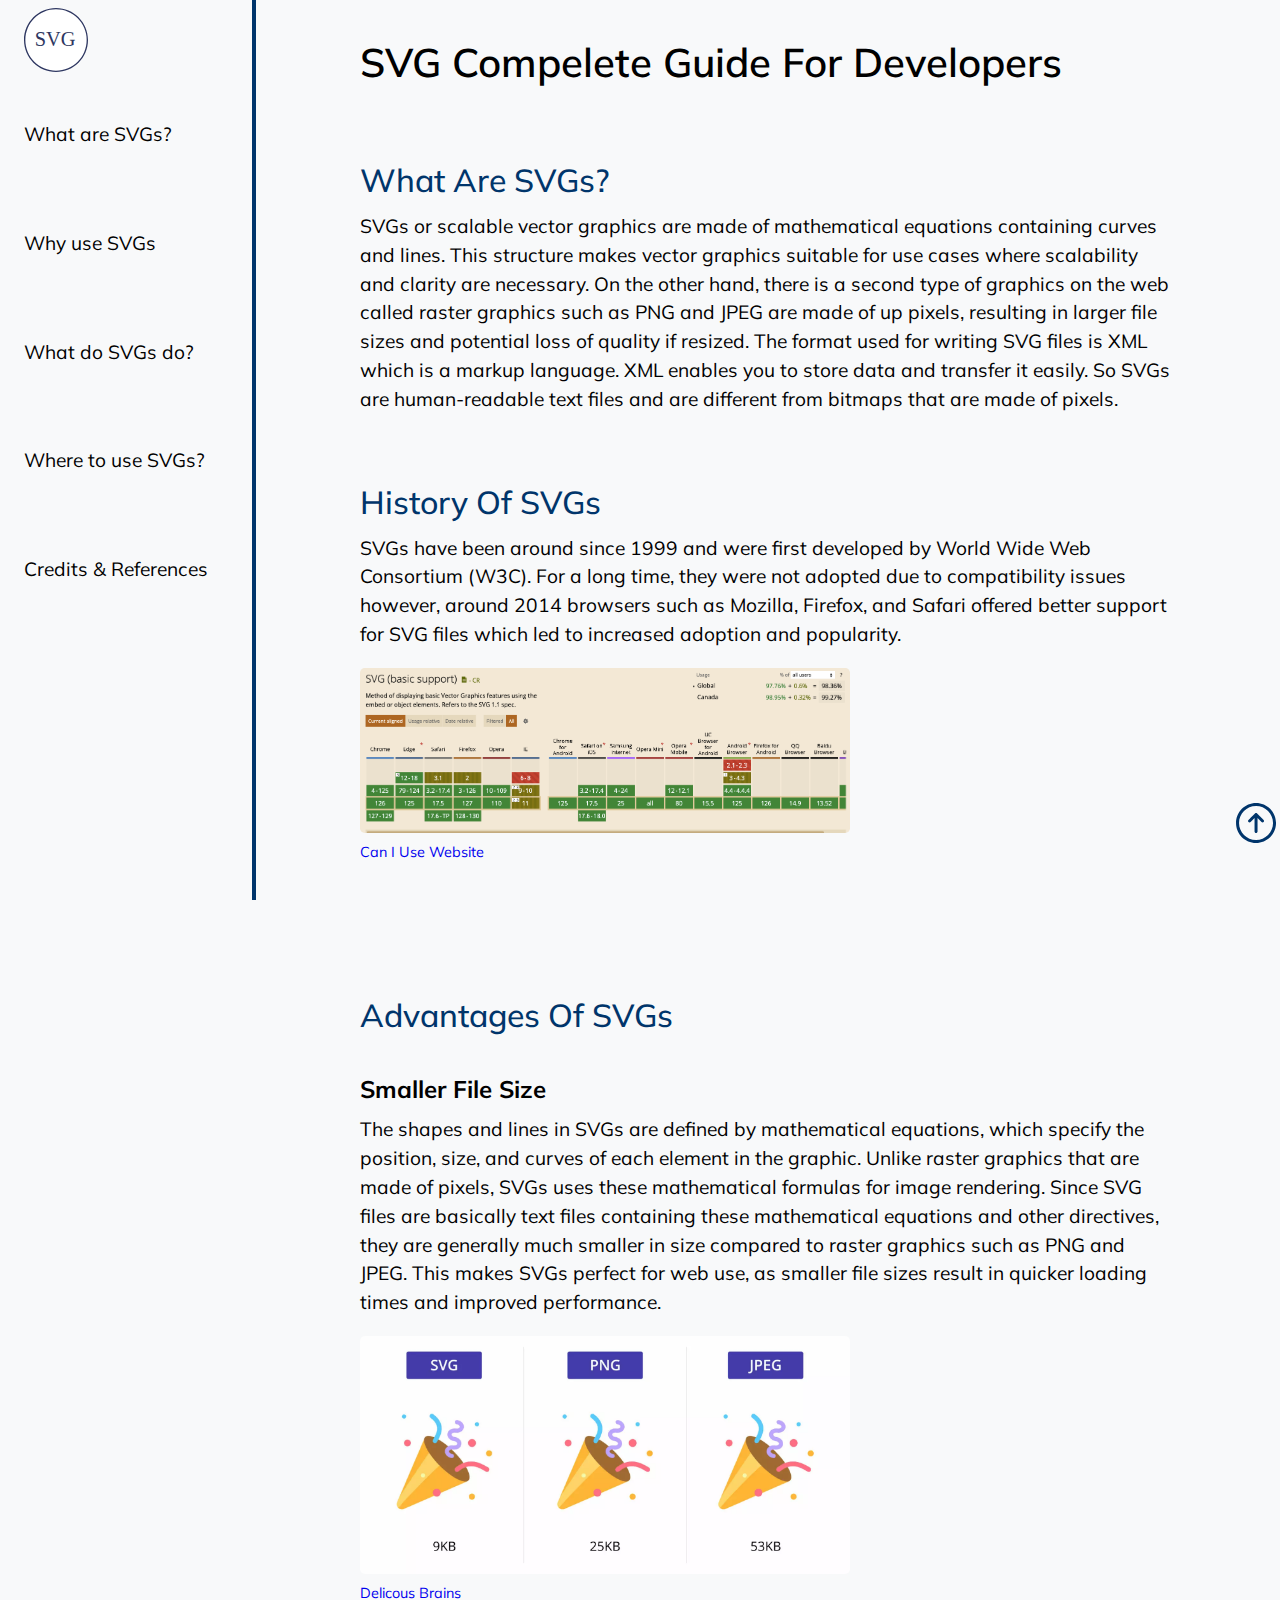
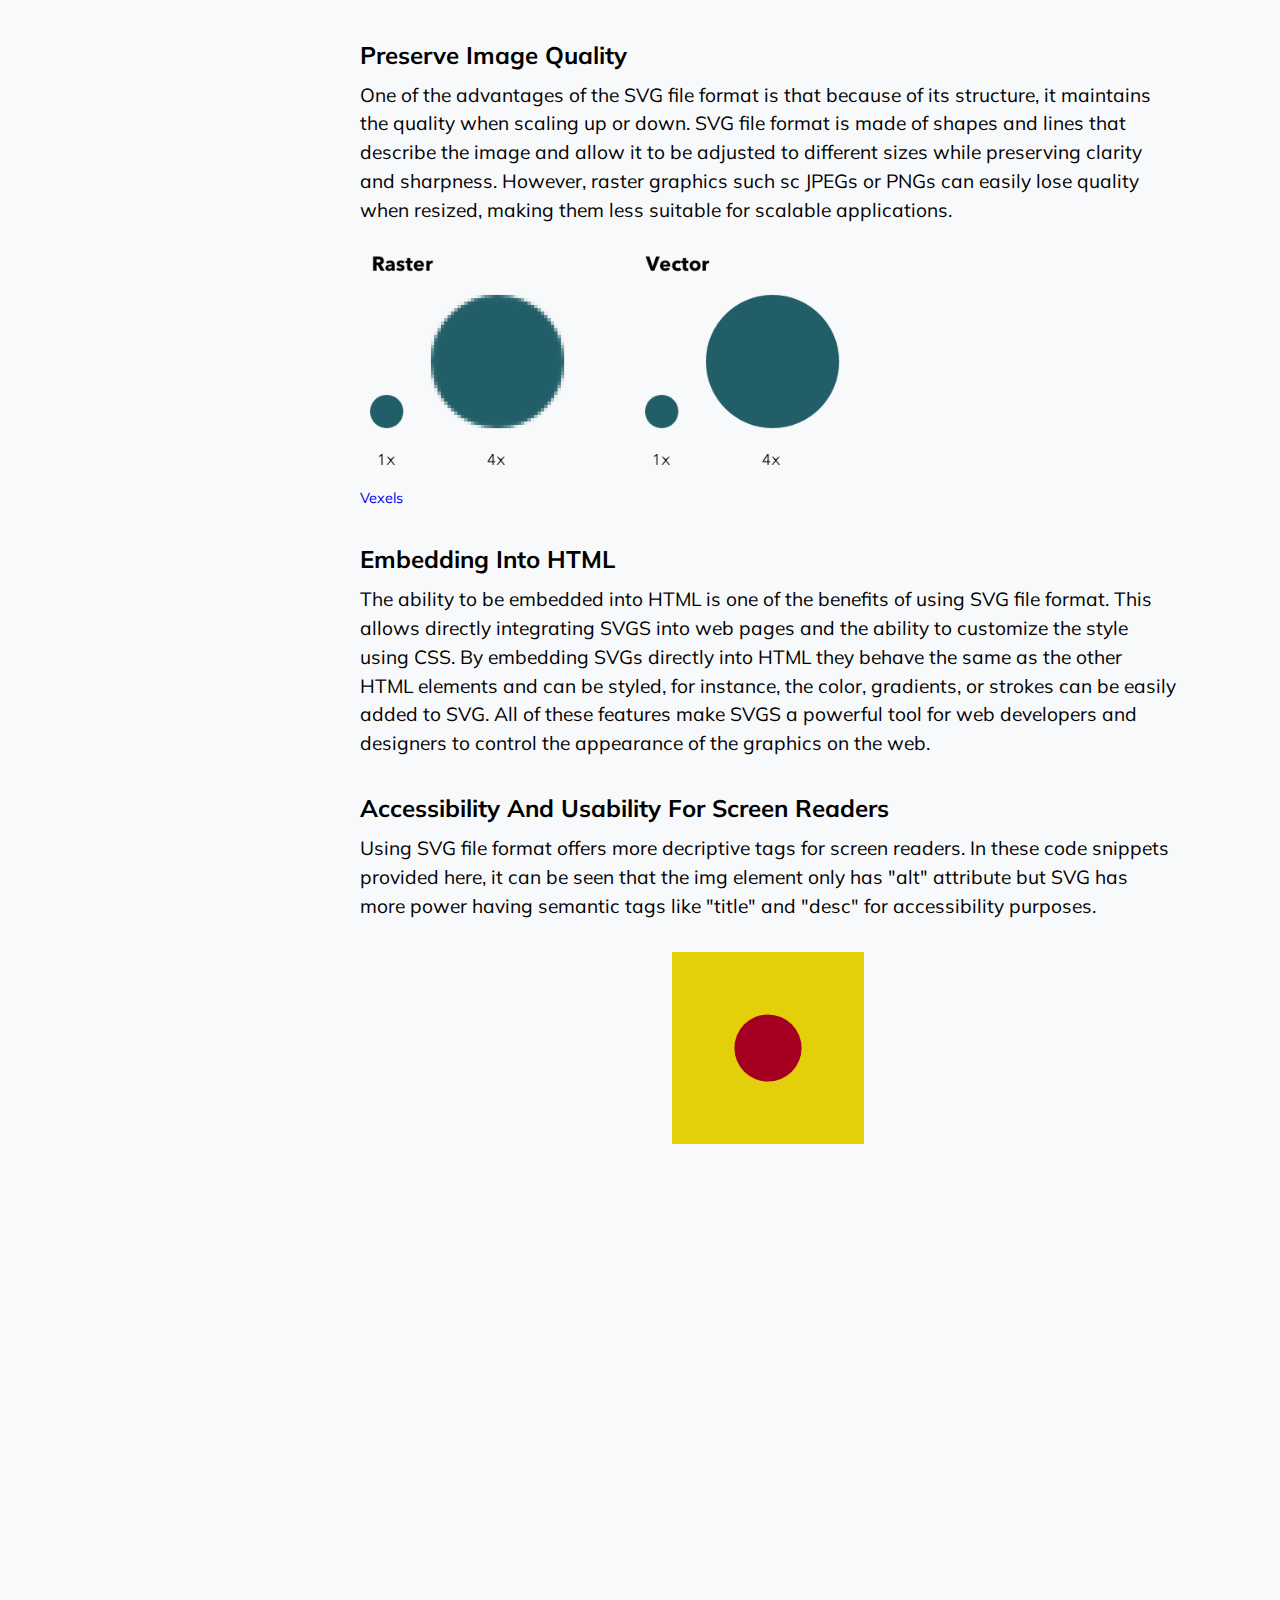
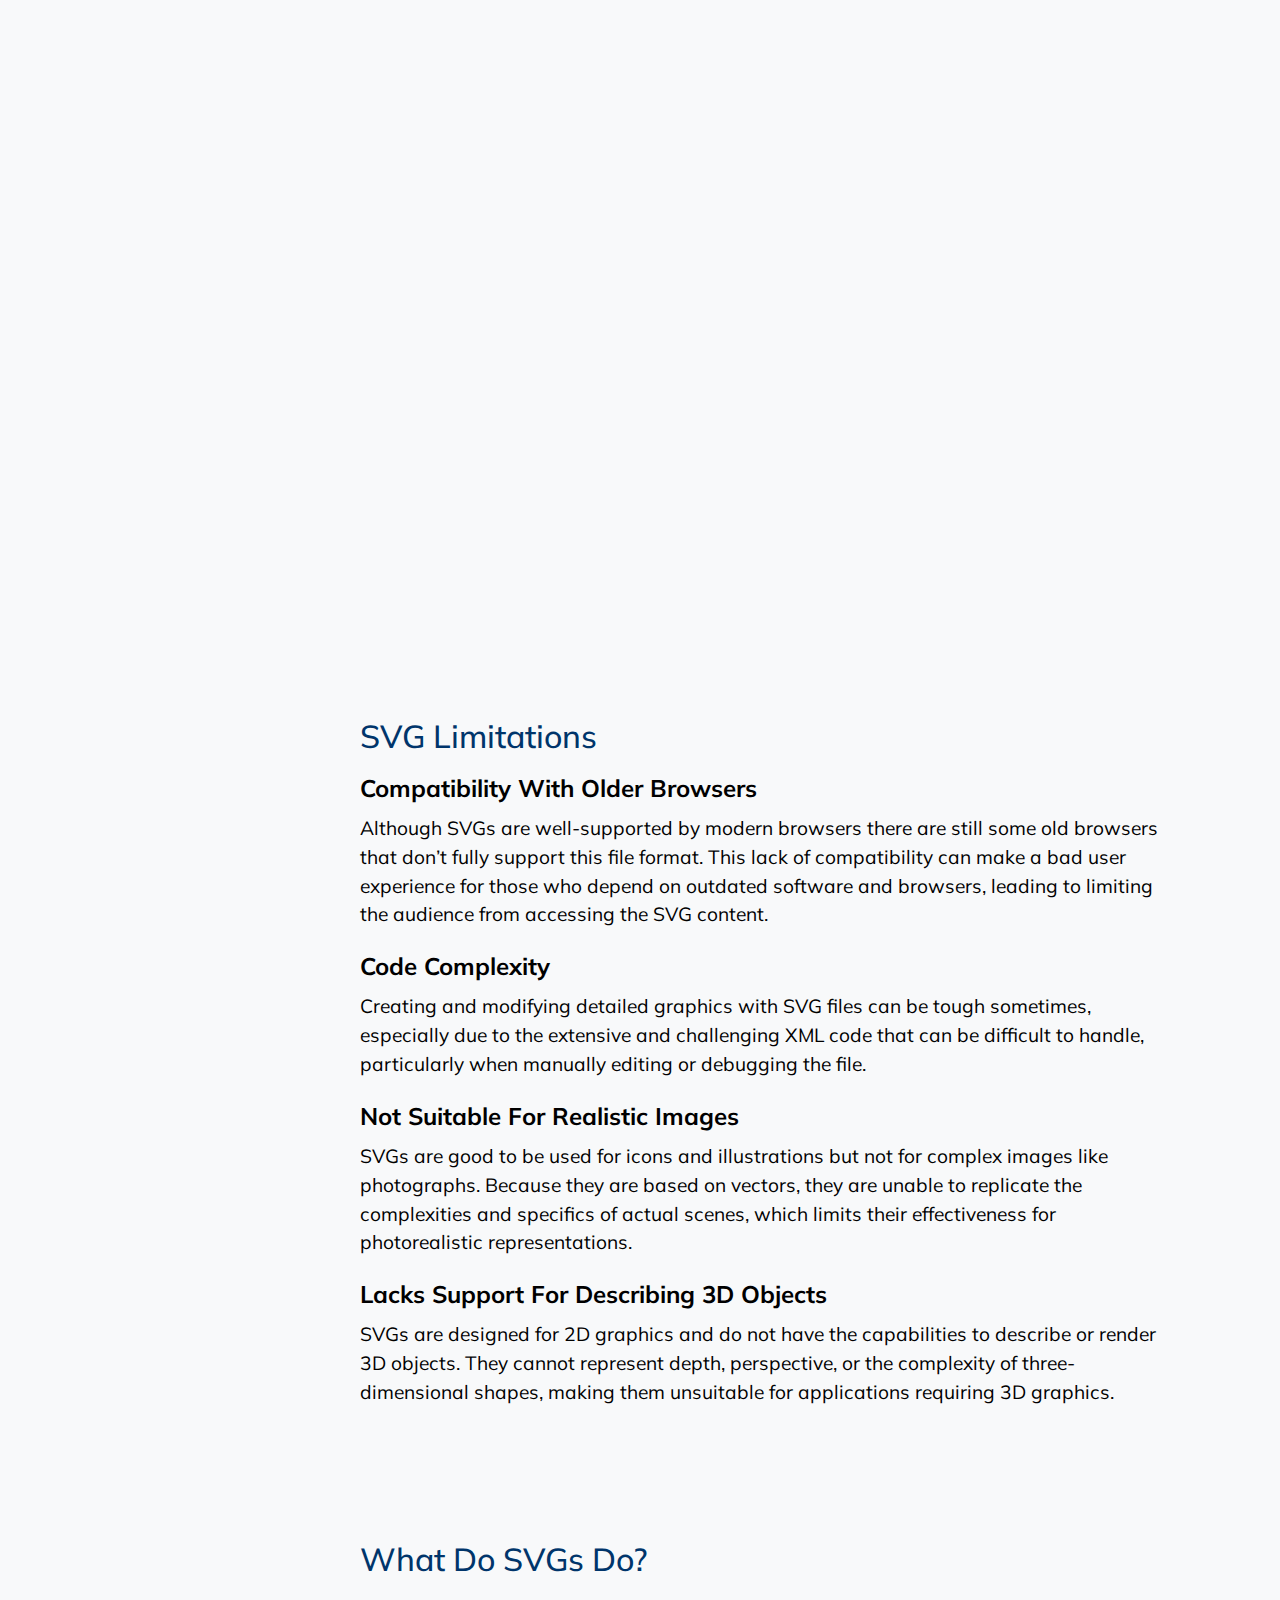
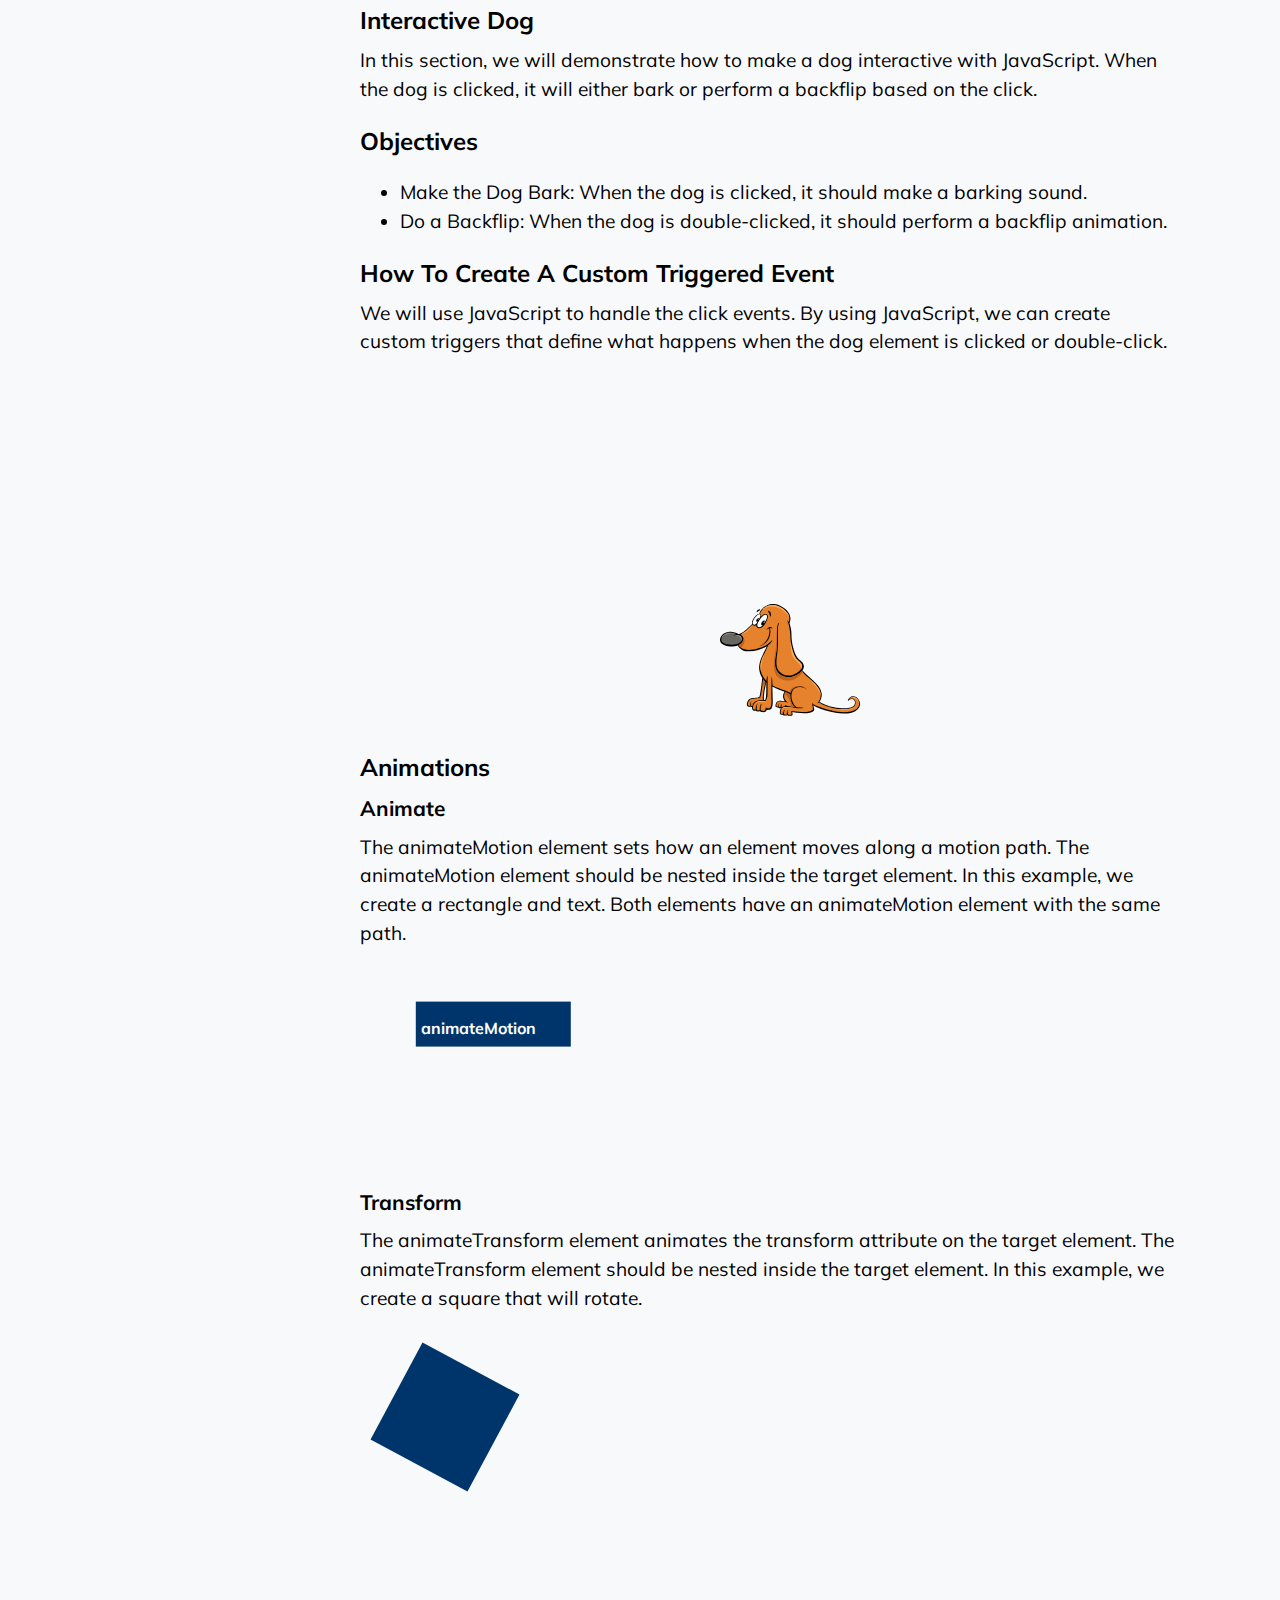
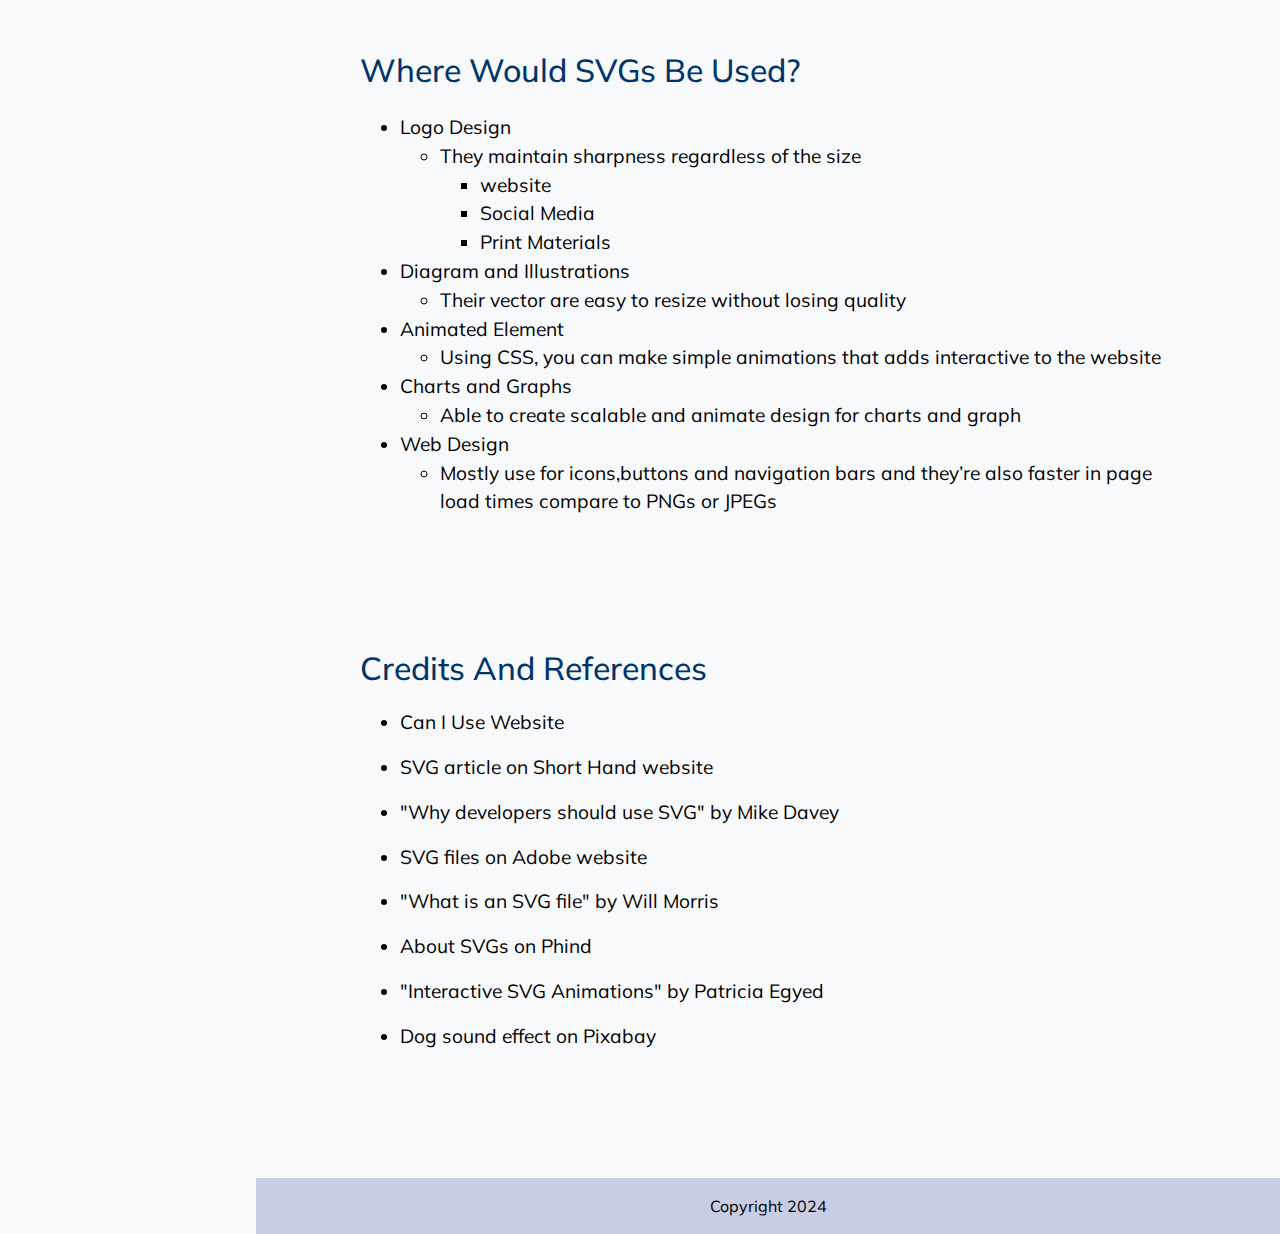
==== commit e573f065: "Merge pull request #33 from HawHawTan/semantic-html" ====
--- a/index.html
+++ b/index.html
@@ -1,660 +1,588 @@
 <!DOCTYPE html>
 <html lang="en">
-    <head>
-        <meta charset="UTF-8" />
-        <meta name="viewport" content="width=device-width, initial-scale=1.0" />
-        <link rel="preconnect" href="https://fonts.googleapis.com" />
-        <link rel="preconnect" href="https://fonts.gstatic.com" crossorigin />
-        <link
-            href="https://fonts.googleapis.com/css2?family=Mulish:ital,wght@0,200..1000;1,200..1000&display=swap"
-            rel="stylesheet"
-        />
-        <title>hawhaw</title>
-        <link rel="stylesheet" href="normalize-fwd.css" />
-        <link rel="stylesheet" href="style.css" />
-        <script defer src="script.js"></script>
-    </head>
-    <body>
-        <div class="body-wrapper">
-            <header id="header">
-                <img src="media/svg-v1.svg" alt="svg logo" id="logo" />
-                <div class="menu">
-                    <svg
-                        class="menu close-menu"
-                        clip-rule="evenodd"
-                        fill-rule="evenodd"
-                        stroke-linejoin="round"
-                        stroke-miterlimit="2"
-                        viewBox="0 0 24 24"
-                        xmlns="http://www.w3.org/2000/svg"
+  <head>
+    <meta charset="UTF-8" />
+    <meta name="viewport" content="width=device-width, initial-scale=1.0" />
+    <link rel="preconnect" href="https://fonts.googleapis.com" />
+    <link rel="preconnect" href="https://fonts.gstatic.com" crossorigin />
+    <link
+      href="https://fonts.googleapis.com/css2?family=Mulish:ital,wght@0,200..1000;1,200..1000&display=swap"
+      rel="stylesheet"
+    />
+    <title>SVG Documentation</title>
+    <link rel="stylesheet" href="normalize-fwd.css" />
+    <link rel="stylesheet" href="style.css" />
+    <script defer src="script.js"></script>
+  </head>
+  <body>
+    <div class="body-wrapper">
+      <header id="header">
+        <img src="media/svg-v1.svg" alt="svg logo" id="logo" />
+        <div class="menu">
+          <svg
+            class="menu close-menu"
+            clip-rule="evenodd"
+            fill-rule="evenodd"
+            stroke-linejoin="round"
+            stroke-miterlimit="2"
+            viewBox="0 0 24 24"
+            xmlns="http://www.w3.org/2000/svg"
+          >
+            <path
+              d="m12 10.93 5.719-5.72c.146-.146.339-.219.531-.219.404 0 .75.324.75.749 0 .193-.073.385-.219.532l-5.72 5.719 5.719 5.719c.147.147.22.339.22.531 0 .427-.349.75-.75.75-.192 0-.385-.073-.531-.219l-5.719-5.719-5.719 5.719c-.146.146-.339.219-.531.219-.401 0-.75-.323-.75-.75 0-.192.073-.384.22-.531l5.719-5.719-5.72-5.719c-.146-.147-.219-.339-.219-.532 0-.425.346-.749.75-.749.192 0 .385.073.531.219z"
+            />
+          </svg>
+          <svg
+            class="menu hamburger-menu"
+            clip-rule="evenodd"
+            fill-rule="evenodd"
+            stroke-linejoin="round"
+            stroke-miterlimit="2"
+            viewBox="0 0 24 24"
+            xmlns="http://www.w3.org/2000/svg"
+          >
+            <path
+              d="m22 16.75c0-.414-.336-.75-.75-.75h-18.5c-.414 0-.75.336-.75.75s.336.75.75.75h18.5c.414 0 .75-.336.75-.75zm0-5c0-.414-.336-.75-.75-.75h-18.5c-.414 0-.75.336-.75.75s.336.75.75.75h18.5c.414 0 .75-.336.75-.75zm0-5c0-.414-.336-.75-.75-.75h-18.5c-.414 0-.75.336-.75.75s.336.75.75.75h18.5c.414 0 .75-.336.75-.75z"
+              fill-rule="nonzero"
+            />
+          </svg>
+        </div>
+
+        <nav class="nav-list">
+          <ul>
+            <li>
+              <a href="#svg-intro" class="menu-link">What are SVGs?</a>
+            </li>
+            <li>
+              <a href="#svg-pros-cons" class="menu-link">Why use SVGs</a>
+            </li>
+            <li>
+              <a href="#svg-capabilities" class="menu-link">What do SVGs do?</a>
+            </li>
+            <li>
+              <a href="#svg-usages" class="menu-link">Where to use SVGs?</a>
+            </li>
+            <li>
+              <a href="#svg-credits" class="menu-link">Credits & References</a>
+            </li>
+          </ul>
+        </nav>
+      </header>
+
+      <main>
+        <div class="main-wrapper">
+          <h1 id="main-heading">SVG Compelete Guide for Developers</h1>
+          <div class="section svg-intro" id="svg-intro">
+            <article>
+              <h2>What are SVGs?</h2>
+              <p>
+                SVGs or scalable vector graphics are made of mathematical
+                equations containing curves and lines. This structure makes
+                vector graphics suitable for use cases where scalability and
+                clarity are necessary. On the other hand, there is a second type
+                of graphics on the web called raster graphics such as PNG and
+                JPEG are made of up pixels, resulting in larger file sizes and
+                potential loss of quality if resized. The format used for
+                writing SVG files is XML which is a markup language. XML enables
+                you to store data and transfer it easily. So SVGs are
+                human-readable text files and are different from bitmaps that
+                are made of pixels.
+              </p>
+            </article>
+            <article>
+              <h2>History of SVGs</h2>
+              <p>
+                SVGs have been around since 1999 and were first developed by
+                World Wide Web Consortium (W3C). For a long time, they were not
+                adopted due to compatibility issues however, around 2014
+                browsers such as Mozilla, Firefox, and Safari offered better
+                support for SVG files which led to increased adoption and
+                popularity.
+              </p>
+              <figure>
+                <img
+                  src="media/svg-support.png"
+                  alt="browsers support for svg files"
+                />
+                <figcaption>
+                  <a href="https://caniuse.com/?search=svg"
+                    >Can I Use Website</a
+                  >
+                </figcaption>
+              </figure>
+            </article>
+          </div>
+          <div class="section svg-pros-cons" id="svg-pros-cons">
+            <article class="advantages">
+              <h2>Advantages of SVGs</h2>
+              <section>
+                <h3>smaller file size</h3>
+                <p>
+                  The shapes and lines in SVGs are defined by mathematical
+                  equations, which specify the position, size, and curves of
+                  each element in the graphic. Unlike raster graphics that are
+                  made of pixels, SVGs uses these mathematical formulas for
+                  image rendering. Since SVG files are basically text files
+                  containing these mathematical equations and other directives,
+                  they are generally much smaller in size compared to raster
+                  graphics such as PNG and JPEG. This makes SVGs perfect for web
+                  use, as smaller file sizes result in quicker loading times and
+                  improved performance.
+                </p>
+
+                <figure>
+                  <img
+                    src="media/file-size.png"
+                    alt="image shows comparison between svg, png and jpeg file sizes."
+                  />
+                  <figcaption>
+                    <a
+                      href="https://deliciousbrains.com/svg-advantages-developers/"
+                      >Delicous Brains</a
                     >
-                        <path
-                            d="m12 10.93 5.719-5.72c.146-.146.339-.219.531-.219.404 0 .75.324.75.749 0 .193-.073.385-.219.532l-5.72 5.719 5.719 5.719c.147.147.22.339.22.531 0 .427-.349.75-.75.75-.192 0-.385-.073-.531-.219l-5.719-5.719-5.719 5.719c-.146.146-.339.219-.531.219-.401 0-.75-.323-.75-.75 0-.192.073-.384.22-.531l5.719-5.719-5.72-5.719c-.146-.147-.219-.339-.219-.532 0-.425.346-.749.75-.749.192 0 .385.073.531.219z"
-                        />
-                    </svg>
-                    <svg
-                        class="menu hamburger-menu"
-                        clip-rule="evenodd"
-                        fill-rule="evenodd"
-                        stroke-linejoin="round"
-                        stroke-miterlimit="2"
-                        viewBox="0 0 24 24"
-                        xmlns="http://www.w3.org/2000/svg"
+                  </figcaption>
+                </figure>
+              </section>
+              <section>
+                <h3>preserve image quality</h3>
+                <p>
+                  One of the advantages of the SVG file format is that because
+                  of its structure, it maintains the quality when scaling up or
+                  down. SVG file format is made of shapes and lines that
+                  describe the image and allow it to be adjusted to different
+                  sizes while preserving clarity and sharpness. However, raster
+                  graphics such sc JPEGs or PNGs can easily lose quality when
+                  resized, making them less suitable for scalable applications.
+                </p>
+                <figure>
+                  <img
+                    src="media/svg-quality.png"
+                    alt="difference between raster graphics and vector graphics"
+                  />
+                  <figcaption>
+                    <a
+                      href="https://www.vexels.com/blog/getting-started-guide-to-vexels-graphics/"
+                      >Vexels</a
                     >
-                        <path
-                            d="m22 16.75c0-.414-.336-.75-.75-.75h-18.5c-.414 0-.75.336-.75.75s.336.75.75.75h18.5c.414 0 .75-.336.75-.75zm0-5c0-.414-.336-.75-.75-.75h-18.5c-.414 0-.75.336-.75.75s.336.75.75.75h18.5c.414 0 .75-.336.75-.75zm0-5c0-.414-.336-.75-.75-.75h-18.5c-.414 0-.75.336-.75.75s.336.75.75.75h18.5c.414 0 .75-.336.75-.75z"
-                            fill-rule="nonzero"
-                        />
-                    </svg>
-                </div>
-
-                <nav class="nav-list">
+                  </figcaption>
+                </figure>
+              </section>
+              <section>
+                <h3>embedding into HTML</h3>
+                <p>
+                  The ability to be embedded into HTML is one of the benefits of
+                  using SVG file format. This allows directly integrating SVGS
+                  into web pages and the ability to customize the style using
+                  CSS. By embedding SVGs directly into HTML they behave the same
+                  as the other HTML elements and can be styled, for instance,
+                  the color, gradients, or strokes can be easily added to SVG.
+                  All of these features make SVGS a powerful tool for web
+                  developers and designers to control the appearance of the
+                  graphics on the web.
+                </p>
+              </section>
+              <section>
+                <h3>Accessibility and usability for screen readers</h3>
+                <p>
+                  Using SVG file format offers more decriptive tags for screen
+                  readers. In these code snippets provided here, it can be seen
+                  that the img element only has "alt" attribute but SVG has more
+                  power having semantic tags like "title" and "desc" for
+                  accessibility purposes.
+                </p>
+                <img
+                  class="accessibility-svg"
+                  src="media/accessibility-svg.svg"
+                  alt="yellow rectangle and a red circle inside"
+                />
+
+                <iframe
+                  src="https://carbon.now.sh/embed?bg=rgba%28200%2C205%2C229%2C1%29&t=monokai&wt=none&l=htmlmixed&width=680&ds=true&dsyoff=20px&dsblur=68px&wc=true&wa=true&pv=56px&ph=56px&ln=false&fl=1&fm=Hack&fs=14px&lh=133%25&si=false&es=2x&wm=false&code=%2520%2520%2520%253Csvg%250A%2520%2520%2520%2520%2520%2520%2520%2520%2520%2520%2520%2520%2520%2520%2520%2520role%253D%2522img%2522%250A%2520%2520%2520%2520%2520%2520%2520%2520%2520%2520%2520%2520%2520%2520%2520%2520width%253D%2522300%2522%250A%2520%2520%2520%2520%2520%2520%2520%2520%2520%2520%2520%2520%2520%2520%2520%2520height%253D%2522300%2522%250A%2520%2520%2520%2520%2520%2520%2520%2520%2520%2520%2520%2520%2520%2520%2520%2520aria-labelledby%253D%2522titleID%2520descriptionID%2522%250A%2520%2520%2520%2520%2520%2520%2520%2520%2520%2520%2520%2520%2520%2520%2520%2520tabindex%253D%25220%2522%250A%2520%2520%2520%2520%2520%2520%2520%2520%2520%2520%2520%2520%253E%250A%2520%2520%2520%2520%2520%2520%2520%2520%2520%2520%2520%2520%2520%2520%2520%2520%253Ctitle%2520id%253D%2522titleID%2522%253ERed%2520Circle%2520in%2520Yellow%2520Square%253C%252Ftitle%253E%250A%2520%2520%2520%2520%2520%2520%2520%2520%2520%2520%2520%2520%2520%2520%2520%2520%253Cdesc%2520id%253D%2522descriptionID%2522%253E%250A%2520%2520%2520%2520%2520%2520%2520%2520%2520%2520%2520%2520%2520%2520%2520%2520%2520%2520%2520%2520This%2520SVG%2520image%2520displays%2520a%2520red%2520circle%2520centered%2520inside%2520a%250A%2520%2520%2520%2520%2520%2520%2520%2520%2520%2520%2520%2520%2520%2520%2520%2520%2520%2520%2520%2520yellow%2520square.%2520The%2520square%2520has%2520a%2520side%2520length%2520of%2520300%2520pixels%252C%250A%2520%2520%2520%2520%2520%2520%2520%2520%2520%2520%2520%2520%2520%2520%2520%2520%2520%2520%2520%2520and%2520the%2520circle%2520has%2520a%2520radius%2520of%252050%2520pixels.%250A%2520%2520%2520%2520%2520%2520%2520%2520%2520%2520%2520%2520%2520%2520%2520%2520%253C%252Fdesc%253E%250A%2520%2520%2520%2520%2520%2520%2520%2520%2520%2520%2520%2520%2520%2520%2520%2520%253Crect%250A%2520%2520%2520%2520%2520%2520%2520%2520%2520%2520%2520%2520%2520%2520%2520%2520%2520%2520%2520%2520x%253D%25220%2522%250A%2520%2520%2520%2520%2520%2520%2520%2520%2520%2520%2520%2520%2520%2520%2520%2520%2520%2520%2520%2520y%253D%25220%2522%250A%2520%2520%2520%2520%2520%2520%2520%2520%2520%2520%2520%2520%2520%2520%2520%2520%2520%2520%2520%2520width%253D%2522300%2522%250A%2520%2520%2520%2520%2520%2520%2520%2520%2520%2520%2520%2520%2520%2520%2520%2520%2520%2520%2520%2520height%253D%2522300%2522%250A%2520%2520%2520%2520%2520%2520%2520%2520%2520%2520%2520%2520%2520%2520%2520%2520%2520%2520%2520%2520fill%253D%2522%2523E4D00A%2522%250A%2520%2520%2520%2520%2520%2520%2520%2520%2520%2520%2520%2520%2520%2520%2520%2520%253E%253C%252Frect%253E%250A%2520%2520%2520%2520%2520%2520%2520%2520%2520%2520%2520%2520%2520%2520%2520%2520%253Ccircle%2520cx%253D%2522150%2522%2520cy%253D%2522150%2522%2520fill%253D%2522red%2522%2520r%253D%252250%2522%253E%253C%252Fcircle%253E%250A%2520%2520%2520%2520%2520%2520%2520%2520%2520%2520%2520%2520%253C%252Fsvg%253E"
+                  style="
+                    width: 800px;
+                    height: 580px;
+                    border: 0;
+                    transform: scale(1);
+                    overflow: hidden;
+                  "
+                >
+                </iframe>
+
+                <iframe
+                  src="https://carbon.now.sh/embed?bg=rgba%28200%2C205%2C229%2C1%29&t=monokai&wt=none&l=htmlmixed&width=680&ds=true&dsyoff=20px&dsblur=68px&wc=true&wa=true&pv=56px&ph=56px&ln=false&fl=1&fm=Hack&fs=14px&lh=133%25&si=false&es=2x&wm=false&code=%2520%253Cimg%250A%2520%2520%2520%2520%2520%2520%2520%2520%2520%2520%2520%2520%2520%2520%2520%2520src%253D%2522graphic.svg%2522%250A%2520%2520%2520%2520%2520%2520%2520%2520%2520%2520%2520%2520%2520%2520%2520%2520aria-labelledby%253D%2522imgTitle%2520imgDesc%2522%250A%2520%2520%2520%2520%2520%2520%2520%2520%2520%2520%2520%2520%2520%2520%2520%2520alt%253D%2522Yellow%2520square%2520with%2520a%2520red%2520circle%2520in%2520the%2520center%2522%250A%2520%2520%2520%2520%2520%2520%2520%2520%2520%2520%2520%2520%2520%2520%2520%2520width%253D%2522300%2522%250A%2520%2520%2520%2520%2520%2520%2520%2520%2520%2520%2520%2520%2520%2520%2520%2520height%253D%2522300%2522%250A%2520%2520%2520%2520%2520%2520%2520%2520%2520%2520%2520%2520%252F%253E%250A%2520%2520%2520%2520%2520%2520%2520%2520%2520%2520%2520%2520%253Cspan%2520id%253D%2522imgTitle%2522%2520style%253D%2522display%253A%2520none%2522%253E%250A%2520%2520%2520%2520%2520%2520%2520%2520%2520%2520%2520%2520%2520%2520%2520%2520Red%2520Circle%2520in%2520Yellow%2520Square%250A%2520%2520%2520%2520%2520%2520%2520%2520%2520%2520%2520%2520%253C%252Fspan%253E%250A%2520%2520%2520%2520%2520%2520%2520%2520%2520%2520%2520%2520%253Cspan%2520id%253D%2522imgDesc%2522%2520style%253D%2522display%253A%2520none%2522%253E%250A%2520%2520%2520%2520%2520%2520%2520%2520%2520%2520%2520%2520%2520%2520%2520%2520This%2520image%2520shows%2520a%2520red%2520circle%2520centered%2520inside%2520a%2520yellow%2520square.%250A%2520%2520%2520%2520%2520%2520%2520%2520%2520%2520%2520%2520%2520%2520%2520%2520The%2520square%2520has%2520a%2520side%2520length%2520of%2520300%2520pixels%252C%2520and%2520the%2520circle%2520has%2520a%250A%2520%2520%2520%2520%2520%2520%2520%2520%2520%2520%2520%2520%2520%2520%2520%2520radius%2520of%252050%2520pixels.%250A%2520%2520%2520%2520%2520%2520%2520%2520%2520%2520%2520%2520%253C%252Fspan%253E"
+                  style="
+                    width: 800px;
+                    height: 460px;
+                    border: 0;
+                    transform: scale(1);
+                    overflow: hidden;
+                  "
+                >
+                </iframe>
+              </section>
+            </article>
+            <article class="disadvantages">
+              <h2>SVG Limitations</h2>
+              <section>
+                <h3>Compatibility with older browsers</h3>
+                <p>
+                  Although SVGs are well-supported by modern browsers there are
+                  still some old browsers that don’t fully support this file
+                  format. This lack of compatibility can make a bad user
+                  experience for those who depend on outdated software and
+                  browsers, leading to limiting the audience from accessing the
+                  SVG content.
+                </p>
+              </section>
+              <section>
+                <h3>Code Complexity</h3>
+                <p>
+                  Creating and modifying detailed graphics with SVG files can be
+                  tough sometimes, especially due to the extensive and
+                  challenging XML code that can be difficult to handle,
+                  particularly when manually editing or debugging the file.
+                </p>
+              </section>
+              <section>
+                <h3>Not suitable for realistic images</h3>
+                <p>
+                  SVGs are good to be used for icons and illustrations but not
+                  for complex images like photographs. Because they are based on
+                  vectors, they are unable to replicate the complexities and
+                  specifics of actual scenes, which limits their effectiveness
+                  for photorealistic representations.
+                </p>
+              </section>
+              <section>
+                <h3>Lacks support for describing 3D objects</h3>
+                <p>
+                  SVGs are designed for 2D graphics and do not have the
+                  capabilities to describe or render 3D objects. They cannot
+                  represent depth, perspective, or the complexity of
+                  three-dimensional shapes, making them unsuitable for
+                  applications requiring 3D graphics.
+                </p>
+              </section>
+            </article>
+          </div>
+          <section class="section svg-capabilities" id="svg-capabilities">
+            <h2>What do SVGs do?</h2>
+            <p></p>
+            <!-- Doggo -->
+            <div id="section-doggo">
+              <article>
+                <h3>Interactive Dog</h3>
+                <p>
+                  In this section, we will demonstrate how to make a dog
+                  interactive with JavaScript. When the dog is clicked, it will
+                  either bark or perform a backflip based on the click.
+                </p>
+
+                <h3>Objectives</h3>
+                <ul>
+                  <li>
+                    Make the Dog Bark: When the dog is clicked, it should make a
+                    barking sound.
+                  </li>
+                  <li>
+                    Do a Backflip: When the dog is double-clicked, it should
+                    perform a backflip animation.
+                  </li>
+                </ul>
+
+                <h3>How to Create a Custom Triggered Event</h3>
+                <p>
+                  We will use JavaScript to handle the click events. By using
+                  JavaScript, we can create custom triggers that define what
+                  happens when the dog element is clicked or double-click.
+                </p>
+              </article>
+              <div class="interactive-doggo">
+                <div id="box">Woof Woof Woof</div>
+                <audio id="audio" src="media/dog-bark.mp3"></audio>
+                <svg
+                  id="doggo"
+                  class="doggo"
+                  data-name="Layer 1"
+                  xmlns="http://www.w3.org/2000/svg"
+                  viewBox="0 0 2624.54 2097.13"
+                >
+                  <defs>
+                    <style>
+                      .cls-2,
+                      .cls-3,
+                      .cls-4,
+                      .cls-5,
+                      .cls-6,
+                      .cls-7 {
+                        stroke-width: 0;
+                      }
+                      .cls-2 {
+                        fill: #ffaa54;
+                      }
+                      .cls-3 {
+                        fill: #000;
+                      }
+                      .cls-4 {
+                        fill: #8d8b85;
+                      }
+                      .cls-5 {
+                        fill: #e6822b;
+                      }
+                      .cls-6 {
+                        fill: #fff;
+                      }
+                      .cls-7 {
+                        fill: #c0631c;
+                      }
+                    </style>
+                  </defs>
+                  <path
+                    class="cls-3"
+                    d="M2586.21 1775.74c-44.22-48.3-109.84-57.27-152.75-23.9-37.41 29.1-42.04 79.78-30.37 66.38 11.67-13.39 43.97-39.8 73.56-34.73 70.08 11.99 59.68 88.9 34.64 118.97-15.93 19.12-40.97 30.14-63.92 36.97-53.01 15.79-110.67 16.12-165.51 14.53-63.66-1.85-126.95-8.44-188.19-26.65-45.43-13.52-164.22-49.7-226.77-96.35 35.52-39.64 43.36-117.84 39.68-147.71-7.6-62.08-38.62-118.59-78.22-165.04-84.94-99.68-192.58-177.69-282.71-272.59 11.94-16.39 20.86-34.53 24.71-54.57 14.03-73.15-42.35-113.84-91.95-155.18-49.76-41.48-72.56-109.21-92.39-168.84-21.1-63.46-35.84-129.61-41.79-196.2-6.04-67.5-1.88-109.98-9.76-177.36-3.31-28.29-18.27-100.06-32.21-133.07 14.43-33.46 38.85-101.33-13.85-191.75-40.44-69.36-117.04-115.62-189.6-147.22-55.79-24.31-134.8-31.74-201.91-2.07-94.42 41.75-145.28 101.93-157.99 163.88-41.29 3.97-91.87 58.13-113.4 92.95-16.89 27.32-32.5 65.98-24.36 97.77-19.51 21.77-41.08 42.21-63.15 63.93-24.33 23.96-50.33 47.72-78.31 67.36-30.83 21.63-65.45 51.42-103.9 57.97-5.39-1.2-10.85-2.11-16.35-2.54-13.71-9.07-59.1-32.06-130.95-39.24-55.73-5.57-112.92 9.76-155.4 47.29C20.59 597.45-4.73 638.06.73 682.75c4.21 34.48 26.94 59.63 55.34 76.14 40.62 23.63 89.54 35.08 138.89 37.18 42.09 1.8 98.84-5.22 136.63-17.72 16.26 32.76 52.32 65.76 83.23 82.55 40.78 22.16 89.07 28 134.6 27.15 139.64-2.61 262.11-55.82 327.99-95.52-20.45 49.17-59.05 121.35-84.78 176.74-28.73 61.82-51.57 128.14-58.09 196.59-5.74 60.25 8.32 120.78 32.04 175.85 7.37 17.09 15.85 33.17 25.26 48.47-3.38 30.03-34.56 321.03-54.41 357.79-4.28 7.94-124.53 12.98-151.61 19.39-34.43 8.16-46.94 22.45-64.22 53.05-13.38 23.67-24.03 53.23-16.16 80.43 7.99 27.51 39.64 32.66 63.63 25.24 10.29 4.95 21.08 6.93 32.34 6.44-1.91 16.27-.82 32.44 6.2 45.53 12.73 23.76 38.94 26.16 61.91 18.42 5.66 24.45 59.57 21.14 81.08 16.61 5.53 7.1 13.97 11.71 26.8 13.24 27.36 3.28 58.11 6.79 81.21-11.04 7.42-5.72 13.48-20.95 17.13-29.68 19.23-1.46 40.56-1.24 53.43-2.92 21.91-2.89 33.66-19.02 41.89-37.8 20.79-47.44 18.02-110.32 17.24-160.7-1.02-66.77-5.53-194.53-5.53-237.14 33.25 24.94 139.75 64.65 176.88 78.74 17.53 6.65 35.14 13.05 52.76 19.47-25.65 27.04-34.09 70.66-27.99 106.43 3.76 22.03 15.62 52.96 34.35 72.83-37.51-7.23-75.96-11.39-114.41-7.26-49.44 5.32-65.47 55.07-64.43 101.84.28 12.93 34.56 25.7 49.88 20.79 7.62 14.08 27.47 19.08 40.86 9.64.58.88 1.22 1.68 1.92 2.36 1.82 2.24 3.56 4.04 6.03 5.48-16.6 35.54-21.8 81.26-14.52 105.17 4.21 13.84 41 16.73 57.48 13.48.17.47.25 1.05.44 1.49 9.1 21.35 60.54 17.27 79.86 6.61 11.86 14.81 77.8 19.57 96.04.26 2.72-2.89 7.27-31.17-7.64-54.24 25.31-1.88 76.56 7.48 103.04 11.42 58.31 8.67 115.12 11.38 174.15 6.69 40.6-3.23 111.06-14.7 135.73-52.23 12.22-18.59-12.69-86.28-15.55-96.79 51.92 37.58 161.69 75.27 199.41 86.47 71.39 21.21 143.56 41.79 216.96 54.8 119.68 21.23 262.17 23.06 364-25.78 44.16-21.17 80.12-56.76 92.49-104.96 11.73-45.69-2.85-99.71-34.29-134.06Zm-1740.6 24.43c-.61.7-1.09 1.44-1.56 2.22-7.5.88-15.27 1.51-23.29 1.95 3.77-23.96.95-49.83 2.37-74.04 1.84-31.22 6.04-62.27 10.25-93.25 7.32-53.95 24.61-109.27 29.29-163.82 2.24 1.93 4.37 3.95 6.66 5.83-1.92 50.8-1.01 101.98-1.53 151.65-.4 37.37-1.68 74.85-6.39 111.95-1.87 14.71-4.76 29.28-9.26 43.41-1.54 4.86-4.01 9.7-6.53 14.11Z"
+                  />
+                  <path
+                    class="cls-3"
+                    d="M840.08 1810.96c-.05.06-.07.11-.12.17.01-.02.05-.05.08-.07.02-.02.03-.07.05-.1ZM839.85 1811.27s.06-.08.11-.14c-.03.04-.06.1-.11.14ZM839.45 1812.05c.15-.26.21-.53.4-.78-.66.88-.79 1.37-.4.78Z"
+                  />
+                  <path
+                    class="cls-6"
+                    d="M612.11 349.58c.82-18.9 9.82-37.54 18.38-53.92 15.4-29.43 37.8-56.54 63.01-78.1 13.92-11.9 33.97-27.95 52.96-22.74 29.6 8.12 1.11 61.57-16.43 92.23-14.67 20.35-27.59 42-37.55 64.97-12.22 16.52-27.45 35-44.12 36.59-29.57 2.8-37.04-20.91-36.25-39.04ZM805.57 224.37c23.76-21.44 66.37-32.66 74.08.08 12.5 53-46.53 133.01-85.84 178.53-18.95 21.94-45.01 41.05-74.76 29.27-27.31-10.82-20.71-43.02-13.37-64.74 17.43-51.59 59.93-107.07 99.89-143.14Z"
+                  />
+                  <path
+                    d="M138.31 756.57c-51.8-10.41-127.75-40.71-113.52-106.42 11.87-54.85 62.56-92.74 114.04-105.67 53.16-13.34 116.22-2.91 170.28 17.53-43.17 11.79-51.94 35.07-45.93 32.04 47.12-23.76 134.26-7.95 146.9 51.25 7.37 34.48-21.37 66.25-47.49 83.4-62.53 41.04-153.45 42.09-224.28 27.87Z"
+                    style="stroke-width: 0; fill: #696761"
+                  />
+                  <path
+                    class="cls-4"
+                    d="M159.38 561.82c46.74-8.8 94.34-7.04 140.57-3.11-51.93-18.21-110.94-26.81-161.13-14.22-46.37 11.63-91.99 43.59-109.3 89.88 24.51-41.1 80.6-63.26 129.85-72.55ZM398.48 694.09c9.78-14.54 15.34-31.31 11.61-48.79-11.92-55.83-90.04-73.04-138.43-54.9 69.36.51 134.61 39.31 126.82 103.69Z"
+                  />
+                  <path
+                    class="cls-5"
+                    d="M615.85 1880.24c-3.93 9.54-7.95 20.95-10.89 32.95-8.84 1.25-17.45.33-26.02-1.94-4.92-27.63 4.64-57.59 6.31-85.06.24-3.93-16.07 8.75-21.61 84.29-25.23.7-44.11-2.08-42.99-33.27.95-26.62 22.36-61.92 40.21-80.72 24.81-26.11 186.13-27.86 190.17-34.33 31.17-49.88 55.84-339.07 56.17-348.88 13.09 17.99 27.79 34.64 44.19 50.02-19.41 54.07-26.04 117.02-35.84 172.81-4.93 28.03-18.29 142.31-11.94 168.98-72.59 2.47-156.72-.4-187.77 75.16ZM1135.54 1928.48c-3.12 8.31-33.44 3.7-34.29-3.12-3.12-24.94 5.19-45.72 15.49-66.44 1.71-3.44-23.8 9.29-28.5 67-13.7-4.35-35.36-3.22-32.81-19.03 2.73-16.9 3.13-32.43 10.93-48.13 11.39-22.92 36.21-28.41 59.54-28.97 50.39-1.23 99.54 7.18 148.83 17.92 17.72 3.86-42.54-18.99-64.71-76.68-15.48-40.31-9.02-85.71 15.92-121.05 9.86 3.61 72.74 33.26 91.94 48.29-3.18 31.18-.26 63.36 5.92 93.46 10.35 50.61 35.09 110.58 78.71 141.1-2.23-.3-143.32-15.77-176.78-32.51-4.17-2.08-9.27 3.33-6.99 7.35 1.96 3.44 3.05 6.41 6.1 9.07-27.99-.72-55.92 9.39-69.43 21.16-12.6-13.58 7.36-56.7 9.73-69.64.68-3.71-27.16 23.99-29.6 60.22Z"
+                  />
+                  <path
+                    class="cls-5"
+                    d="M2601.67 1828.21c-13.03-44.3-60.55-85.43-107.94-83.64-33.72 1.27-68.59 19.74-78.24 49.17 46.03-43.98 131.24-21.12 125.21 57.18-3.79 49.22-22.16 76.1-57.08 93.55-53.8 26.87-117.82 30.9-176.97 30.48-70.53-.5-150.28-11.02-218.2-30.85-54.43-15.89-188.09-60.27-232.68-102.26-10.48 15.98-32.65 22.21-28.14 17.02 44.83-51.67 73.48-126.87 55.81-196.44-15.93-62.79-57.18-115.52-100.75-161.99-47.44-50.58-100.6-95.15-151.71-141.85-33.47-30.56-70.03-63.1-93.03-103.08-23.32 27.8-55.06 50.07-84.65 67.05-60.27 34.61-126.99 59.78-197.68 49.5-71.07-10.32-143.76-46.01-183.94-107.72-80.35-123.41-24.31-277.54-10.13-411.12 9.75-91.82 4.36-184.85 7.88-277 2.25-58.61-7.91-126.81 11.32-183.77 15.5-45.93 33.5-42.86 31.56-39.53-34.28 58.73-26.33 134.27-27.12 199.72-.93 76.61 1.97 153.26.42 229.86-1.43 71.11-12.42 140.34-20.85 210.81-10.55 88.2-19.19 194.48 43.45 267.33 55.29 64.3 151.65 95.57 234.08 73.95 61.66-16.17 137.16-55.15 174.41-108.4 23.17-33.1 30.46-73.4 5.14-108.32-17.3-23.87-40.6-40.98-62.26-60.53-59.04-53.28-87.68-137.32-106.55-212.53-11.18-44.53-22.73-89.77-27.65-135.48-5.01-46.43-5.9-93.04-8.4-139.63-3.53-65.67-20.6-184.23-54.76-252.93-3.84-7.75 16.69-1.98 29.19 23.37 19.26-57.12 4.97-124.62-25.42-167.86-41.28-58.75-102.47-102.49-168.94-129.09-51.62-20.64-130.52-36.04-197.16-7.54-65.22 27.9-131.24 75.85-151.72 146.91 24.87 6.74 28.17 33.6 16.34 61.41 17.63-20.47 37.98-40.84 62.94-49.41 53.81-18.49 75.77 14.75 68.53 56.48-7.23 41.72-18.9 69.31-41.93 105.04-20.69 32.12-44.79 72.8-79.74 91.47-26.09 13.96-62.94 14.27-82.93-11.03-9.92-12.54-12.49-27.45-11.1-42.46-43.04 36.66-70.46.23-74.39-7.5-20.98 31.98-53.68 60.65-81.27 86.22-22.94 21.27-47.23 40.65-72.99 58.36-13.83 9.53-43.05 31.63-69.97 41.1 11 5.41 21.31 12.6 30.35 21.85 68.85 70.51 6.06 145.72-64.19 177.73 30.9 36.2 64.77 67.35 113.42 78.69 36.35 8.47 74.15 13.36 111.39 10.06 100.42-8.9 209.37-46.06 281.16-84.06 68.1-36.06 125.03-100.13 129.22-106.42 5.07-7.6-20.27 70.1-81.08 102.19-10.47 31.42-39.75 91.64-56.58 126.69-36.02 74.97-77.62 156.79-86.28 239.28-7.27 69.22 5.79 139.09 37.66 201.07 14.89 28.95 32.13 56.85 53.05 81.88 6.96 8.32 13.8 16.41 20.2 25.16.35.48.63.96.96 1.44 5.87-97.13 20.82-107.2 20.88-103.55 1.62 94.74.33 316.68-.46 344.17-2.08 72.74-23.9 124.7-35.33 129.89-11.43 5.2-125.75-4.5-176.73 17.83-36.93 16.16-62.29 53.58-62.29 119.34 0 20.79 35.34 25.98 51.25 18.62-.14-37.14 10.02-72.6 31.36-104.92 1.51-2.28 5-.08 4.05 2.33-13.32 33.98-20.14 99.54-12.75 114.57 7.39 15.03 37.3 8.87 50.8 3.67 2.5-22.62 11.44-73.78 17.66-93.53 6.24-19.74 21.83-29.09 18.87-19.35-2.07 6.81-17.83 78.59-17.4 98.31.41 19.7 8.12 25.96 22.1 27.25 16.94 1.57 43.08 7.1 58-3.82 6.91-5.06 17.15-41.05 19.23-55.59 2.08-14.55 9.36 2.07 8.97 14.38 21.16-.88 52.92-.82 62.33-7.26 12.13-8.32 21.19-14.43 28.46-57.05 9.76-57.16 3.4-101.22 2.08-158.98-1.48-65.04 5.07-312.69 5.2-367.88.04-13.74 17.67 23.9 15.73 157.24 23.76 22.55 174.33 77.83 211.31 90.87 31.72 11.18 87.83 31.43 128.26 56.32 5.12-21.85 13.82-42.72 27.3-61.4 58.52-80.99 208.3-89.59 271.29-8.88 1.64 2.09-1.6 4.22-3.29 2.33-60.13-66.83-213.28-60.87-258.07 22.74-49.66 92.69-8.72 251.09 79.5 312.01 40.01 4.48 80 7.45 120.35 9.89 2.8.17 2.71 4.42.03 4.8-105.22 14.85-210.81-25.21-316.42-22.39-37.51 1-75.15 6.31-91.02 34.06-12.47 21.82-18.71 80-14.31 89.2 4.4 9.19 28.26 10.16 41.7 7.3 2.74-53.91 32.88-90.28 31.72-81.96-4.08 29.31-17.55 74.82-8.85 87.53 8.71 12.7 43.25 7.04 54.7.83-.99-22.82 6.17-51.76 10.38-68.61 4.15-16.63 12.83-16.6 12.47-14.55-3.97 22.75-10.39 78.98-3.58 89.09 6.8 10.11 65.93 8.59 66.92-7.09.99-15.69-4.07-29.46-11.28-44.68-6.34-13.41 61.17-7.39 83.11-4.54 40.37 5.24 80.27 10.7 121.08 9.96 58.37-1.06 121.03-1.65 175.36-25.78 12.48-5.54 35.26-14.59 32.76-32.23-1.9-13.34-20.26-93.9-11.03-109.04 1.77-2.92 8.06 6.91 10.44 17.91 45.41 30.56 122.29 55.43 177.39 73.2 57.79 18.63 114.49 34.61 173.54 48.83 114.33 27.55 238.22 44.75 354.89 18.63 95.09-21.29 184.37-79.84 152.09-189.61Z"
+                  />
+                  <path
+                    class="cls-2"
+                    d="M1049.64 58.48c67.33 17.15 140.28 61.91 187.92 113.2 23.74 25.54 47.83 59.36 61.75 95.51-3.11-35.35-15.36-69.37-33.32-94.93-41.28-58.75-102.47-102.49-168.94-129.09-51.62-20.64-130.52-36.04-197.16-7.54-46.65 19.96-93.61 50.23-124.11 91.81 86.25-71.58 166.52-96.31 273.87-68.97ZM1322.68 678.95c-1.1 39.02-1.21 78.03 1.8 116.96 6.39 82.85 18.56 176.89 76.66 241.01 38.99 43.04 96.74 79.99 113.63 138.7 4.7 16.37 6.24 31.44 5.24 45.55 20.47-32.1 25.87-70.12 1.81-103.29-17.3-23.87-40.6-40.98-62.26-60.53-59.04-53.28-87.68-137.32-106.55-212.53-11.18-44.53-22.73-89.77-27.65-135.48-1.09-10.12-1.92-20.25-2.68-30.38ZM597.27 398.67c-20.67 27.16-48.6 51.8-72.66 74.1-22.94 21.27-47.23 40.65-72.99 58.36-9.37 6.45-25.81 18.6-43.79 28.77 64.75-8.55 156.08-71.78 189.44-161.24ZM855.99 1818.33c-11.43 5.2-125.75-4.5-176.73 17.83-9.52 4.16-18.24 9.77-25.98 16.87 8.65-5.21 18.61-9.16 30.26-11.43 25.95-5.08 52.72-6.5 79.11-5.11 22.24 1.18 45.23 4.29 67.45 1.49 41.01-5.18 49.69-38.43 51.02-73.46-7.82 30.88-18.31 50.72-25.13 53.82ZM2305.6 1990.8c56.33 1.2 126.88-5.45 178.5-34 23.77-13.14 36.06-35.16 44.83-56.63-9.47 19.98-24.4 33.86-45.3 44.31-53.8 26.87-117.82 30.9-176.97 30.48-70.53-.5-150.28-11.02-218.2-30.85-7.16-2.09-15.72-4.69-25.24-7.69 66.74 31.58 170.92 52.87 242.4 54.39ZM1800.14 1554.29c31.76 38.66 72.44 106.68 88.35 159.51.76-17.18-.76-34.44-5.06-51.37-15.93-62.79-57.18-115.52-100.75-161.99-44.4-47.34-93.8-89.44-141.85-132.93 23.58 31.81 99.39 113.82 159.32 186.78ZM2488.91 1758.55c50.72 5.28 107.18 37.57 118.83 100.65-.93-9.85-2.89-20.16-6.08-30.99-13.03-44.3-60.55-85.43-107.94-83.64-20.5.77-41.41 7.94-56.83 20.04 16.11-6.13 34.71-7.86 52.01-6.05ZM1415.39 1947.48c-57.36-8.11-114.77-19.23-172.2-17.7-37.51 1-75.15 6.31-91.02 34.06-1.02 1.78-1.98 3.89-2.91 6.1 25.57-17.62 65.63-24.4 89.33-24.26 58.97.34 117.92 2.33 176.8 1.8ZM829.27 932.32c-31.44 65.61-62.83 135.52-70.23 205.94-4.89 46.63-.53 93.55 12.56 138.16-7.83-114.14 28.34-232.3 57.66-344.09Z"
+                  />
+                  <path
+                    class="cls-7"
+                    d="M824.53 1546.53c1.37 3.32 2.71 6.69 4.05 10.09 5.55-32.02 12.28-63.99 22.82-93.33-16.4-15.39-31.1-32.04-44.19-50.02-.1 3.23-2.86 36.76-7.6 81.99 9.34 16.58 17.71 33.73 24.92 51.28ZM660.79 1827.38c-29.46 10.42-56.77 27.69-73.82 54.56-3.45 5.44-6.48 11.05-9.26 16.75.16 4.22.5 8.41 1.23 12.55 8.58 2.27 17.18 3.19 26.02 1.94 2.94-12 6.96-23.41 10.89-32.95 11.22-27.32 29.4-44.35 51.45-55.12-2.21.75-4.37 1.51-6.5 2.27ZM1306.57 1814.93c9.46 21.98 35.66 85.45 12.62 106.8 42.3 6.56 82.14 10.95 83.32 11.11-43.63-30.53-68.36-90.49-78.71-141.1-6.17-30.11-9.09-62.29-5.92-93.46-19.2-15.04-82.08-44.68-91.94-48.29-7.37 10.42-13.06 21.75-17.12 33.55 46.24 30.67 74.89 78.24 97.75 131.4ZM1125.45 1912.78c-2.03 6.59-3.61 13.31-4.64 20.09 6.94.37 13.37-.8 14.72-4.39 1.52-22.5 12.82-41.69 21.01-52.13-15.1 4.18-27.05 23.28-31.1 36.43ZM1079.62 1915.35c-.47 2.77-.85 5.52-1.16 8.27 3.41.66 6.79 1.35 9.78 2.3 2.6-32.02 11.61-50.15 18.82-59.4-15.39 9.31-24.93 34.13-27.44 48.83ZM1453.28 1322.56c-60.27 34.61-126.99 59.78-197.68 49.5-71.07-10.32-143.76-46.01-183.94-107.72-80.35-123.41-24.31-277.54-10.13-411.12 9.75-91.82 4.36-184.85 7.88-277 1.25-32.53-1.31-67.99-.56-102.86-12.53 65.34-11.93 131.17-11.07 197.79.92 71.12-8.22 141.52-18.98 211.68-19.99 130.42-56.39 310.06 5.62 434.31 52.48 105.15 199.01 137.1 317.93 106.84 88.25-22.46 169.39-101.63 186.08-152.09-3.72-5.33-7.28-10.77-10.5-16.38-23.32 27.8-55.06 50.07-84.65 67.05ZM395.81 818.89c19.74-15.13 36.18-35.3 47.25-57.97 14.88-30.46 24.13-68.45 12.76-101.69-5.48-16.02-13.94-28.62-24.39-39.34 34.01 62.33-21.91 123.8-83.64 151.92 14.87 17.42 30.45 33.64 48.01 47.07ZM1163.63 2041.7c-1.55 6.65-2.49 13.34-2.78 19.96 6.64.31 13.47-.21 18.71-1.33 1.67-32.86 13.5-59.12 22.23-72.8-19.35 3.8-34.99 40.48-38.16 54.17ZM1269.95 1991.22c-18.02 6.95-30.65 37.2-33.43 52.2-1.84 9.98-2.38 19.75-1.81 29.44 9.1-1.13 17.71-3.58 22.41-6.12-.99-22.82 6.17-51.76 10.38-68.61.7-2.8 1.55-4.98 2.45-6.91ZM732.9 1956.27c-3.25 12.32-5.84 25.08-6.7 37.82 5.93-1.13 11.44-2.76 15.48-4.32 2.49-22.55 11.37-73.41 17.59-93.3-13.77 16.34-21.84 42.65-26.38 59.8ZM658.68 1944.42c-2.31 11.21-2.87 21.98-2.06 32.58 4.35-.44 8.38-1.39 11.6-2.88-.12-30.95 7.04-60.69 21.73-88.46-15.97 14.76-27.45 40.26-31.27 58.76ZM1349.79 1609.29c37.78-52.29 113.59-74.35 179.52-61.73-84.74-30.46-241.2 18.92-210.78 120.78 1.32.78 2.67 1.56 3.95 2.35 5.12-21.85 13.82-42.72 27.3-61.4Z"
+                  />
+                  <path
+                    class="cls-3"
+                    d="M747.5 100.81c-24.54-1.82-60.31 21.11-59.86 48.25.05 3.03 3.56 5.01 6.26 4.01 9.27-3.46 16.6-11.06 24.39-16.94 10.87-8.2 22.13-16.43 32.56-25.08 3.98-3.29 1.67-9.88-3.36-10.24ZM913.51 128.77c-4.99-2.17-11.92 1.52-9.87 7.72 4.95 14.91 12.86 29.24 19.48 43.48 8.37 18.02 12.57 38 20.16 56.38 1.57 3.82 6.18 3.65 7.65-.14 14.41-37.2 2.67-90.02-37.43-107.44ZM839.91 313.81c-14.17-9.87-38.75.9-54.9 24.06-16.14 23.16-17.74 49.96-3.56 59.84 14.17 9.89 38.76-.91 54.89-24.07 16.15-23.16 17.75-49.96 3.57-59.83ZM728.89 270.34c-10.36-7.22-28.34.66-40.15 17.59-11.81 16.95-12.97 36.55-2.61 43.76 10.36 7.24 28.34-.65 40.15-17.59 11.82-16.95 12.98-36.54 2.61-43.76Z"
+                  />
+                  <path
+                    class="cls-6"
+                    d="M832.15 327.43c-6.22 0-11.27 5.04-11.27 11.26s5.05 11.27 11.27 11.27 11.26-5.04 11.26-11.27-5.04-11.26-11.26-11.26ZM813.22 340.92c-3.17 0-5.74 2.56-5.74 5.73s2.57 5.74 5.74 5.74 5.74-2.56 5.74-5.74-2.57-5.73-5.74-5.73ZM724.11 279.51c-4.39 0-7.98 3.57-7.98 7.98s3.58 7.97 7.98 7.97 7.97-3.57 7.97-7.97-3.58-7.98-7.97-7.98ZM711.03 289.58c-2.08 0-3.78 1.69-3.78 3.78s1.7 3.77 3.78 3.77 3.78-1.69 3.78-3.77-1.69-3.78-3.78-3.78Z"
+                  />
+                  <path
+                    class="cls-3"
+                    d="M923.08 436.45c-39.18 15.39-54.55 54.2-53.42 53.18 13.56-12.21 34.84-26.39 52.48-34.06 12.95 61.32.11 132.31-26.59 188.59-14.62 30.81-31.76 58.71-55.56 80.27-29.78 26.99-66.52 58.69-105.05 71.8-1.74.6-.87 3.17.89 2.7 36.66-10.07 70.83-33.21 101.18-55.9 30.95-23.13 52.81-48.12 72.14-81.07 32.72-55.79 45.44-143.53 27.51-210.85 16.62-3.27 33.52-.96 49.15 10.9 6.35 4.82-17.27-43.44-62.74-25.57Z"
+                  />
+                </svg>
+              </div>
+            </div>
+            <!-- Animation -->
+            <section id="animation">
+              <h3>Animations</h3>
+              <article id="section-animate">
+                <h4>Animate</h4>
+
+                <p>
+                  The animateMotion element sets how an element moves along a
+                  motion path. The animateMotion element should be nested inside
+                  the target element. In this example, we create a rectangle and
+                  text. Both elements have an animateMotion element with the
+                  same path.
+                </p>
+                <svg
+                  width="100%"
+                  height="150"
+                  xmlns="http://www.w3.org/2000/svg"
+                >
+                  <rect x="45" y="18" width="155" height="45" id="animate-box">
+                    <animateMotion
+                      path="M0,0 q60,100 100,0 q60,-20 100,0"
+                      begin="0s"
+                      dur="10s"
+                      repeatCount="indefinite"
+                    />
+                  </rect>
+                  <text x="50" y="50" id="animate-text">
+                    animateMotion
+                    <animateMotion
+                      path="M0,0 q60,100 100,0 q60,-20 100,0"
+                      begin="0s"
+                      dur="10s"
+                      repeatCount="indefinite"
+                    />
+                  </text>
+                </svg>
+              </article>
+              <article id="section-transform">
+                <h4>Transform</h4>
+                <p>
+                  The animateTransform element animates the transform attribute
+                  on the target element. The animateTransform element should be
+                  nested inside the target element. In this example, we create a
+                  square that will rotate.
+                </p>
+                <svg
+                  class="transform-box"
+                  width="200"
+                  height="180"
+                  xmlns="http://www.w3.org/2000/svg"
+                >
+                  <rect
+                    x="30"
+                    y="30"
+                    height="110"
+                    width="110"
+                    class="transform-box"
+                  >
+                    <animateTransform
+                      attributeName="transform"
+                      begin="0s"
+                      dur="10s"
+                      type="rotate"
+                      from="0 85 85"
+                      to="360 85 85"
+                      repeatCount="indefinite"
+                    />
+                  </rect>
+                </svg>
+              </article>
+            </section>
+          </section>
+          <section class="section svg-usages" id="svg-usages">
+            <h2>Where would SVGs be used?</h2>
+
+            <ul>
+              <li>
+                Logo Design
+                <ul>
+                  <li>
+                    They maintain sharpness regardless of the size
                     <ul>
-                        <li>
-                            <a href="#svg-intro" class="menu-link"
-                                >What are SVGs?</a
-                            >
-                        </li>
-                        <li>
-                            <a href="#svg-pros-cons" class="menu-link"
-                                >Why use SVGs</a
-                            >
-                        </li>
-                        <li>
-                            <a href="#svg-capabilities" class="menu-link"
-                                >What do SVGs do?</a
-                            >
-                        </li>
-                        <li>
-                            <a href="#svg-usages" class="menu-link"
-                                >Where to use SVGs?</a
-                            >
-                        </li>
-                        <li>
-                            <a href="#svg-credits" class="menu-link"
-                                >Credits & References</a
-                            >
-                        </li>
+                      <li>website</li>
+                      <li>Social Media</li>
+                      <li>Print Materials</li>
                     </ul>
-                </nav>
-            </header>
-
-            <main>
-                <div class="main-wrapper">
-                    <h1 id="main-heading">
-                        SVG Compelete Guide for Developers
-                    </h1>
-                    <section class="section svg-intro" id="svg-intro">
-                        <article>
-                            <h2>What are SVGs?</h2>
-                            <p>
-                                SVGs or scalable vector graphics are made of
-                                mathematical equations containing curves and
-                                lines. This structure makes vector graphics
-                                suitable for use cases where scalability and
-                                clarity are necessary. On the other hand, there
-                                is a second type of graphics on the web called
-                                raster graphics such as PNG and JPEG are made of
-                                up pixels, resulting in larger file sizes and
-                                potential loss of quality if resized. The format
-                                used for writing SVG files is XML which is a
-                                markup language. XML enables you to store data
-                                and transfer it easily. So SVGs are
-                                human-readable text files and are different from
-                                bitmaps that are made of pixels.
-                            </p>
-                        </article>
-                        <article>
-                            <h2>History of SVGs</h2>
-                            <p>
-                                SVGs have been around since 1999 and were first
-                                developed by World Wide Web Consortium (W3C).
-                                For a long time, they were not adopted due to
-                                compatibility issues however, around 2014
-                                browsers such as Mozilla, Firefox, and Safari
-                                offered better support for SVG files which led
-                                to increased adoption and popularity.
-                            </p>
-                            <figure>
-                                <img
-                                    src="media/svg-support.png"
-                                    alt="browsers support for svg files"
-                                />
-                                <figcaption>
-                                    <a href="https://caniuse.com/?search=svg"
-                                        >Can I Use Website</a
-                                    >
-                                </figcaption>
-                            </figure>
-                        </article>
-                    </section>
-                    <section class="section svg-pros-cons" id="svg-pros-cons">
-                        <article class="advantages">
-                            <h2>Advantages of SVGs</h2>
-                            <section>
-                                <h3>smaller file size</h3>
-                                <p>
-                                    The shapes and lines in SVGs are defined by
-                                    mathematical equations, which specify the
-                                    position, size, and curves of each element
-                                    in the graphic. Unlike raster graphics that
-                                    are made of pixels, SVGs uses these
-                                    mathematical formulas for image rendering.
-                                    Since SVG files are basically text files
-                                    containing these mathematical equations and
-                                    other directives, they are generally much
-                                    smaller in size compared to raster graphics
-                                    such as PNG and JPEG. This makes SVGs
-                                    perfect for web use, as smaller file sizes
-                                    result in quicker loading times and improved
-                                    performance.
-                                </p>
-
-                                <figure>
-                                    <img
-                                        src="media/file-size.png"
-                                        alt="image shows comparison between svg, png and jpeg file sizes."
-                                    />
-                                    <figcaption>
-                                        <a
-                                            href="https://deliciousbrains.com/svg-advantages-developers/"
-                                            >Delicous Brains</a
-                                        >
-                                    </figcaption>
-                                </figure>
-                            </section>
-                            <section>
-                                <h3>preserve image quality</h3>
-                                <p>
-                                    One of the advantages of the SVG file format
-                                    is that because of its structure, it
-                                    maintains the quality when scaling up or
-                                    down. SVG file format is made of shapes and
-                                    lines that describe the image and allow it
-                                    to be adjusted to different sizes while
-                                    preserving clarity and sharpness. However,
-                                    raster graphics such sc JPEGs or PNGs can
-                                    easily lose quality when resized, making
-                                    them less suitable for scalable
-                                    applications.
-                                </p>
-                                <figure>
-                                    <img
-                                        src="media/svg-quality.png"
-                                        alt="difference between raster graphics and vector graphics"
-                                    />
-                                    <figcaption>
-                                        <a
-                                            href="https://www.vexels.com/blog/getting-started-guide-to-vexels-graphics/"
-                                            >Vexels</a
-                                        >
-                                    </figcaption>
-                                </figure>
-                            </section>
-                            <section>
-                                <h3>embedding into HTML</h3>
-                                <p>
-                                    The ability to be embedded into HTML is one
-                                    of the benefits of using SVG file format.
-                                    This allows directly integrating SVGS into
-                                    web pages and the ability to customize the
-                                    style using CSS. By embedding SVGs directly
-                                    into HTML they behave the same as the other
-                                    HTML elements and can be styled, for
-                                    instance, the color, gradients, or strokes
-                                    can be easily added to SVG. All of these
-                                    features make SVGS a powerful tool for web
-                                    developers and designers to control the
-                                    appearance of the graphics on the web.
-                                </p>
-                            </section>
-                            <section>
-                                <h3>
-                                    Accessibility and usability for screen
-                                    readers
-                                </h3>
-                                <p>
-                                    Using SVG file format offers more decriptive
-                                    tags for screen readers. In these code
-                                    snippets provided here, it can be seen that
-                                    the img element only has "alt" attribute but
-                                    SVG has more power having semantic tags like
-                                    "title" and "desc" for accessibility
-                                    purposes.
-                                </p>
-                                <img
-                                    class="accessibility-svg"
-                                    src="media/accessibility-svg.svg"
-                                    alt="yellow rectangle and a red circle inside"
-                                />
-
-                                <iframe
-                                    src="https://carbon.now.sh/embed?bg=rgba%28200%2C205%2C229%2C1%29&t=monokai&wt=none&l=htmlmixed&width=680&ds=true&dsyoff=20px&dsblur=68px&wc=true&wa=true&pv=56px&ph=56px&ln=false&fl=1&fm=Hack&fs=14px&lh=133%25&si=false&es=2x&wm=false&code=%2520%2520%2520%253Csvg%250A%2520%2520%2520%2520%2520%2520%2520%2520%2520%2520%2520%2520%2520%2520%2520%2520role%253D%2522img%2522%250A%2520%2520%2520%2520%2520%2520%2520%2520%2520%2520%2520%2520%2520%2520%2520%2520width%253D%2522300%2522%250A%2520%2520%2520%2520%2520%2520%2520%2520%2520%2520%2520%2520%2520%2520%2520%2520height%253D%2522300%2522%250A%2520%2520%2520%2520%2520%2520%2520%2520%2520%2520%2520%2520%2520%2520%2520%2520aria-labelledby%253D%2522titleID%2520descriptionID%2522%250A%2520%2520%2520%2520%2520%2520%2520%2520%2520%2520%2520%2520%2520%2520%2520%2520tabindex%253D%25220%2522%250A%2520%2520%2520%2520%2520%2520%2520%2520%2520%2520%2520%2520%253E%250A%2520%2520%2520%2520%2520%2520%2520%2520%2520%2520%2520%2520%2520%2520%2520%2520%253Ctitle%2520id%253D%2522titleID%2522%253ERed%2520Circle%2520in%2520Yellow%2520Square%253C%252Ftitle%253E%250A%2520%2520%2520%2520%2520%2520%2520%2520%2520%2520%2520%2520%2520%2520%2520%2520%253Cdesc%2520id%253D%2522descriptionID%2522%253E%250A%2520%2520%2520%2520%2520%2520%2520%2520%2520%2520%2520%2520%2520%2520%2520%2520%2520%2520%2520%2520This%2520SVG%2520image%2520displays%2520a%2520red%2520circle%2520centered%2520inside%2520a%250A%2520%2520%2520%2520%2520%2520%2520%2520%2520%2520%2520%2520%2520%2520%2520%2520%2520%2520%2520%2520yellow%2520square.%2520The%2520square%2520has%2520a%2520side%2520length%2520of%2520300%2520pixels%252C%250A%2520%2520%2520%2520%2520%2520%2520%2520%2520%2520%2520%2520%2520%2520%2520%2520%2520%2520%2520%2520and%2520the%2520circle%2520has%2520a%2520radius%2520of%252050%2520pixels.%250A%2520%2520%2520%2520%2520%2520%2520%2520%2520%2520%2520%2520%2520%2520%2520%2520%253C%252Fdesc%253E%250A%2520%2520%2520%2520%2520%2520%2520%2520%2520%2520%2520%2520%2520%2520%2520%2520%253Crect%250A%2520%2520%2520%2520%2520%2520%2520%2520%2520%2520%2520%2520%2520%2520%2520%2520%2520%2520%2520%2520x%253D%25220%2522%250A%2520%2520%2520%2520%2520%2520%2520%2520%2520%2520%2520%2520%2520%2520%2520%2520%2520%2520%2520%2520y%253D%25220%2522%250A%2520%2520%2520%2520%2520%2520%2520%2520%2520%2520%2520%2520%2520%2520%2520%2520%2520%2520%2520%2520width%253D%2522300%2522%250A%2520%2520%2520%2520%2520%2520%2520%2520%2520%2520%2520%2520%2520%2520%2520%2520%2520%2520%2520%2520height%253D%2522300%2522%250A%2520%2520%2520%2520%2520%2520%2520%2520%2520%2520%2520%2520%2520%2520%2520%2520%2520%2520%2520%2520fill%253D%2522%2523E4D00A%2522%250A%2520%2520%2520%2520%2520%2520%2520%2520%2520%2520%2520%2520%2520%2520%2520%2520%253E%253C%252Frect%253E%250A%2520%2520%2520%2520%2520%2520%2520%2520%2520%2520%2520%2520%2520%2520%2520%2520%253Ccircle%2520cx%253D%2522150%2522%2520cy%253D%2522150%2522%2520fill%253D%2522red%2522%2520r%253D%252250%2522%253E%253C%252Fcircle%253E%250A%2520%2520%2520%2520%2520%2520%2520%2520%2520%2520%2520%2520%253C%252Fsvg%253E"
-                                    style="
-                                        width: 800px;
-                                        height: 580px;
-                                        border: 0;
-                                        transform: scale(1);
-                                        overflow: hidden;
-                                    "
-                                    sandbox="allow-scripts allow-same-origin"
-                                >
-                                </iframe>
-
-                                <iframe
-                                    src="https://carbon.now.sh/embed?bg=rgba%28200%2C205%2C229%2C1%29&t=monokai&wt=none&l=htmlmixed&width=680&ds=true&dsyoff=20px&dsblur=68px&wc=true&wa=true&pv=56px&ph=56px&ln=false&fl=1&fm=Hack&fs=14px&lh=133%25&si=false&es=2x&wm=false&code=%2520%253Cimg%250A%2520%2520%2520%2520%2520%2520%2520%2520%2520%2520%2520%2520%2520%2520%2520%2520src%253D%2522graphic.svg%2522%250A%2520%2520%2520%2520%2520%2520%2520%2520%2520%2520%2520%2520%2520%2520%2520%2520aria-labelledby%253D%2522imgTitle%2520imgDesc%2522%250A%2520%2520%2520%2520%2520%2520%2520%2520%2520%2520%2520%2520%2520%2520%2520%2520alt%253D%2522Yellow%2520square%2520with%2520a%2520red%2520circle%2520in%2520the%2520center%2522%250A%2520%2520%2520%2520%2520%2520%2520%2520%2520%2520%2520%2520%2520%2520%2520%2520width%253D%2522300%2522%250A%2520%2520%2520%2520%2520%2520%2520%2520%2520%2520%2520%2520%2520%2520%2520%2520height%253D%2522300%2522%250A%2520%2520%2520%2520%2520%2520%2520%2520%2520%2520%2520%2520%252F%253E%250A%2520%2520%2520%2520%2520%2520%2520%2520%2520%2520%2520%2520%253Cspan%2520id%253D%2522imgTitle%2522%2520style%253D%2522display%253A%2520none%2522%253E%250A%2520%2520%2520%2520%2520%2520%2520%2520%2520%2520%2520%2520%2520%2520%2520%2520Red%2520Circle%2520in%2520Yellow%2520Square%250A%2520%2520%2520%2520%2520%2520%2520%2520%2520%2520%2520%2520%253C%252Fspan%253E%250A%2520%2520%2520%2520%2520%2520%2520%2520%2520%2520%2520%2520%253Cspan%2520id%253D%2522imgDesc%2522%2520style%253D%2522display%253A%2520none%2522%253E%250A%2520%2520%2520%2520%2520%2520%2520%2520%2520%2520%2520%2520%2520%2520%2520%2520This%2520image%2520shows%2520a%2520red%2520circle%2520centered%2520inside%2520a%2520yellow%2520square.%250A%2520%2520%2520%2520%2520%2520%2520%2520%2520%2520%2520%2520%2520%2520%2520%2520The%2520square%2520has%2520a%2520side%2520length%2520of%2520300%2520pixels%252C%2520and%2520the%2520circle%2520has%2520a%250A%2520%2520%2520%2520%2520%2520%2520%2520%2520%2520%2520%2520%2520%2520%2520%2520radius%2520of%252050%2520pixels.%250A%2520%2520%2520%2520%2520%2520%2520%2520%2520%2520%2520%2520%253C%252Fspan%253E"
-                                    style="
-                                        width: 800px;
-                                        height: 460px;
-                                        border: 0;
-                                        transform: scale(1);
-                                        overflow: hidden;
-                                    "
-                                    sandbox="allow-scripts allow-same-origin"
-                                >
-                                </iframe>
-                            </section>
-                        </article>
-                        <article class="disadvantages">
-                            <h2>SVG Limitations</h2>
-                            <section>
-                                <h3>Compatibility with older browsers</h3>
-                                <p>
-                                    Although SVGs are well-supported by modern
-                                    browsers there are still some old browsers
-                                    that don’t fully support this file format.
-                                    This lack of compatibility can make a bad
-                                    user experience for those who depend on
-                                    outdated software and browsers, leading to
-                                    limiting the audience from accessing the SVG
-                                    content.
-                                </p>
-                            </section>
-                            <section>
-                                <h3>Code Complexity</h3>
-                                <p>
-                                    Creating and modifying detailed graphics
-                                    with SVG files can be tough sometimes,
-                                    especially due to the extensive and
-                                    challenging XML code that can be difficult
-                                    to handle, particularly when manually
-                                    editing or debugging the file.
-                                </p>
-                            </section>
-                            <section>
-                                <h3>Not suitable for realistic images</h3>
-                                <p>
-                                    SVGs are good to be used for icons and
-                                    illustrations but not for complex images
-                                    like photographs. Because they are based on
-                                    vectors, they are unable to replicate the
-                                    complexities and specifics of actual scenes,
-                                    which limits their effectiveness for
-                                    photorealistic representations.
-                                </p>
-                            </section>
-                            <section>
-                                <h3>Lacks support for describing 3D objects</h3>
-                                <p>
-                                    SVGs are designed for 2D graphics and do not
-                                    have the capabilities to describe or render
-                                    3D objects. They cannot represent depth,
-                                    perspective, or the complexity of
-                                    three-dimensional shapes, making them
-                                    unsuitable for applications requiring 3D
-                                    graphics.
-                                </p>
-                            </section>
-                        </article>
-                    </section>
-                    <section
-                        class="section svg-capabilities"
-                        id="svg-capabilities"
-                    >
-                        <h2>What do SVGs do?</h2>
-                        <p></p>
-                        <!-- Doggo -->
-                        <section id="section-doggo">
-                            <article>
-                                <h3>Interactive Dog</h3>
-                                <p>
-                                    In this section, we will demonstrate how to
-                                    make a dog interactive with JavaScript. When
-                                    the dog is clicked, it will either bark or
-                                    perform a backflip based on the click.
-                                </p>
-
-                                <h3>Objectives</h3>
-                                <ul>
-                                    <li>
-                                        Make the Dog Bark: When the dog is
-                                        clicked, it should make a barking sound.
-                                    </li>
-                                    <li>
-                                        Do a Backflip: When the dog is
-                                        double-clicked, it should perform a
-                                        backflip animation.
-                                    </li>
-                                </ul>
-
-                                <h3>How to Create a Custom Triggered Event</h3>
-                                <p>
-                                    We will use JavaScript to handle the click
-                                    events. By using JavaScript, we can create
-                                    custom triggers that define what happens
-                                    when the dog element is clicked or
-                                    double-click.
-                                </p>
-                            </article>
-                            <div class="interactive-doggo">
-                                <div id="box">Woof Woof Woof</div>
-                                <audio
-                                    id="audio"
-                                    src="media/dog-bark.mp3"
-                                ></audio>
-                                <svg
-                                    id="doggo"
-                                    class="doggo"
-                                    data-name="Layer 1"
-                                    xmlns="http://www.w3.org/2000/svg"
-                                    viewBox="0 0 2624.54 2097.13"
-                                >
-                                    <defs>
-                                        <style>
-                                            .cls-2,
-                                            .cls-3,
-                                            .cls-4,
-                                            .cls-5,
-                                            .cls-6,
-                                            .cls-7 {
-                                                stroke-width: 0;
-                                            }
-                                            .cls-2 {
-                                                fill: #ffaa54;
-                                            }
-                                            .cls-3 {
-                                                fill: #000;
-                                            }
-                                            .cls-4 {
-                                                fill: #8d8b85;
-                                            }
-                                            .cls-5 {
-                                                fill: #e6822b;
-                                            }
-                                            .cls-6 {
-                                                fill: #fff;
-                                            }
-                                            .cls-7 {
-                                                fill: #c0631c;
-                                            }
-                                        </style>
-                                    </defs>
-                                    <path
-                                        class="cls-3"
-                                        d="M2586.21 1775.74c-44.22-48.3-109.84-57.27-152.75-23.9-37.41 29.1-42.04 79.78-30.37 66.38 11.67-13.39 43.97-39.8 73.56-34.73 70.08 11.99 59.68 88.9 34.64 118.97-15.93 19.12-40.97 30.14-63.92 36.97-53.01 15.79-110.67 16.12-165.51 14.53-63.66-1.85-126.95-8.44-188.19-26.65-45.43-13.52-164.22-49.7-226.77-96.35 35.52-39.64 43.36-117.84 39.68-147.71-7.6-62.08-38.62-118.59-78.22-165.04-84.94-99.68-192.58-177.69-282.71-272.59 11.94-16.39 20.86-34.53 24.71-54.57 14.03-73.15-42.35-113.84-91.95-155.18-49.76-41.48-72.56-109.21-92.39-168.84-21.1-63.46-35.84-129.61-41.79-196.2-6.04-67.5-1.88-109.98-9.76-177.36-3.31-28.29-18.27-100.06-32.21-133.07 14.43-33.46 38.85-101.33-13.85-191.75-40.44-69.36-117.04-115.62-189.6-147.22-55.79-24.31-134.8-31.74-201.91-2.07-94.42 41.75-145.28 101.93-157.99 163.88-41.29 3.97-91.87 58.13-113.4 92.95-16.89 27.32-32.5 65.98-24.36 97.77-19.51 21.77-41.08 42.21-63.15 63.93-24.33 23.96-50.33 47.72-78.31 67.36-30.83 21.63-65.45 51.42-103.9 57.97-5.39-1.2-10.85-2.11-16.35-2.54-13.71-9.07-59.1-32.06-130.95-39.24-55.73-5.57-112.92 9.76-155.4 47.29C20.59 597.45-4.73 638.06.73 682.75c4.21 34.48 26.94 59.63 55.34 76.14 40.62 23.63 89.54 35.08 138.89 37.18 42.09 1.8 98.84-5.22 136.63-17.72 16.26 32.76 52.32 65.76 83.23 82.55 40.78 22.16 89.07 28 134.6 27.15 139.64-2.61 262.11-55.82 327.99-95.52-20.45 49.17-59.05 121.35-84.78 176.74-28.73 61.82-51.57 128.14-58.09 196.59-5.74 60.25 8.32 120.78 32.04 175.85 7.37 17.09 15.85 33.17 25.26 48.47-3.38 30.03-34.56 321.03-54.41 357.79-4.28 7.94-124.53 12.98-151.61 19.39-34.43 8.16-46.94 22.45-64.22 53.05-13.38 23.67-24.03 53.23-16.16 80.43 7.99 27.51 39.64 32.66 63.63 25.24 10.29 4.95 21.08 6.93 32.34 6.44-1.91 16.27-.82 32.44 6.2 45.53 12.73 23.76 38.94 26.16 61.91 18.42 5.66 24.45 59.57 21.14 81.08 16.61 5.53 7.1 13.97 11.71 26.8 13.24 27.36 3.28 58.11 6.79 81.21-11.04 7.42-5.72 13.48-20.95 17.13-29.68 19.23-1.46 40.56-1.24 53.43-2.92 21.91-2.89 33.66-19.02 41.89-37.8 20.79-47.44 18.02-110.32 17.24-160.7-1.02-66.77-5.53-194.53-5.53-237.14 33.25 24.94 139.75 64.65 176.88 78.74 17.53 6.65 35.14 13.05 52.76 19.47-25.65 27.04-34.09 70.66-27.99 106.43 3.76 22.03 15.62 52.96 34.35 72.83-37.51-7.23-75.96-11.39-114.41-7.26-49.44 5.32-65.47 55.07-64.43 101.84.28 12.93 34.56 25.7 49.88 20.79 7.62 14.08 27.47 19.08 40.86 9.64.58.88 1.22 1.68 1.92 2.36 1.82 2.24 3.56 4.04 6.03 5.48-16.6 35.54-21.8 81.26-14.52 105.17 4.21 13.84 41 16.73 57.48 13.48.17.47.25 1.05.44 1.49 9.1 21.35 60.54 17.27 79.86 6.61 11.86 14.81 77.8 19.57 96.04.26 2.72-2.89 7.27-31.17-7.64-54.24 25.31-1.88 76.56 7.48 103.04 11.42 58.31 8.67 115.12 11.38 174.15 6.69 40.6-3.23 111.06-14.7 135.73-52.23 12.22-18.59-12.69-86.28-15.55-96.79 51.92 37.58 161.69 75.27 199.41 86.47 71.39 21.21 143.56 41.79 216.96 54.8 119.68 21.23 262.17 23.06 364-25.78 44.16-21.17 80.12-56.76 92.49-104.96 11.73-45.69-2.85-99.71-34.29-134.06Zm-1740.6 24.43c-.61.7-1.09 1.44-1.56 2.22-7.5.88-15.27 1.51-23.29 1.95 3.77-23.96.95-49.83 2.37-74.04 1.84-31.22 6.04-62.27 10.25-93.25 7.32-53.95 24.61-109.27 29.29-163.82 2.24 1.93 4.37 3.95 6.66 5.83-1.92 50.8-1.01 101.98-1.53 151.65-.4 37.37-1.68 74.85-6.39 111.95-1.87 14.71-4.76 29.28-9.26 43.41-1.54 4.86-4.01 9.7-6.53 14.11Z"
-                                    />
-                                    <path
-                                        class="cls-3"
-                                        d="M840.08 1810.96c-.05.06-.07.11-.12.17.01-.02.05-.05.08-.07.02-.02.03-.07.05-.1ZM839.85 1811.27s.06-.08.11-.14c-.03.04-.06.1-.11.14ZM839.45 1812.05c.15-.26.21-.53.4-.78-.66.88-.79 1.37-.4.78Z"
-                                    />
-                                    <path
-                                        class="cls-6"
-                                        d="M612.11 349.58c.82-18.9 9.82-37.54 18.38-53.92 15.4-29.43 37.8-56.54 63.01-78.1 13.92-11.9 33.97-27.95 52.96-22.74 29.6 8.12 1.11 61.57-16.43 92.23-14.67 20.35-27.59 42-37.55 64.97-12.22 16.52-27.45 35-44.12 36.59-29.57 2.8-37.04-20.91-36.25-39.04ZM805.57 224.37c23.76-21.44 66.37-32.66 74.08.08 12.5 53-46.53 133.01-85.84 178.53-18.95 21.94-45.01 41.05-74.76 29.27-27.31-10.82-20.71-43.02-13.37-64.74 17.43-51.59 59.93-107.07 99.89-143.14Z"
-                                    />
-                                    <path
-                                        d="M138.31 756.57c-51.8-10.41-127.75-40.71-113.52-106.42 11.87-54.85 62.56-92.74 114.04-105.67 53.16-13.34 116.22-2.91 170.28 17.53-43.17 11.79-51.94 35.07-45.93 32.04 47.12-23.76 134.26-7.95 146.9 51.25 7.37 34.48-21.37 66.25-47.49 83.4-62.53 41.04-153.45 42.09-224.28 27.87Z"
-                                        style="stroke-width: 0; fill: #696761"
-                                    />
-                                    <path
-                                        class="cls-4"
-                                        d="M159.38 561.82c46.74-8.8 94.34-7.04 140.57-3.11-51.93-18.21-110.94-26.81-161.13-14.22-46.37 11.63-91.99 43.59-109.3 89.88 24.51-41.1 80.6-63.26 129.85-72.55ZM398.48 694.09c9.78-14.54 15.34-31.31 11.61-48.79-11.92-55.83-90.04-73.04-138.43-54.9 69.36.51 134.61 39.31 126.82 103.69Z"
-                                    />
-                                    <path
-                                        class="cls-5"
-                                        d="M615.85 1880.24c-3.93 9.54-7.95 20.95-10.89 32.95-8.84 1.25-17.45.33-26.02-1.94-4.92-27.63 4.64-57.59 6.31-85.06.24-3.93-16.07 8.75-21.61 84.29-25.23.7-44.11-2.08-42.99-33.27.95-26.62 22.36-61.92 40.21-80.72 24.81-26.11 186.13-27.86 190.17-34.33 31.17-49.88 55.84-339.07 56.17-348.88 13.09 17.99 27.79 34.64 44.19 50.02-19.41 54.07-26.04 117.02-35.84 172.81-4.93 28.03-18.29 142.31-11.94 168.98-72.59 2.47-156.72-.4-187.77 75.16ZM1135.54 1928.48c-3.12 8.31-33.44 3.7-34.29-3.12-3.12-24.94 5.19-45.72 15.49-66.44 1.71-3.44-23.8 9.29-28.5 67-13.7-4.35-35.36-3.22-32.81-19.03 2.73-16.9 3.13-32.43 10.93-48.13 11.39-22.92 36.21-28.41 59.54-28.97 50.39-1.23 99.54 7.18 148.83 17.92 17.72 3.86-42.54-18.99-64.71-76.68-15.48-40.31-9.02-85.71 15.92-121.05 9.86 3.61 72.74 33.26 91.94 48.29-3.18 31.18-.26 63.36 5.92 93.46 10.35 50.61 35.09 110.58 78.71 141.1-2.23-.3-143.32-15.77-176.78-32.51-4.17-2.08-9.27 3.33-6.99 7.35 1.96 3.44 3.05 6.41 6.1 9.07-27.99-.72-55.92 9.39-69.43 21.16-12.6-13.58 7.36-56.7 9.73-69.64.68-3.71-27.16 23.99-29.6 60.22Z"
-                                    />
-                                    <path
-                                        class="cls-5"
-                                        d="M2601.67 1828.21c-13.03-44.3-60.55-85.43-107.94-83.64-33.72 1.27-68.59 19.74-78.24 49.17 46.03-43.98 131.24-21.12 125.21 57.18-3.79 49.22-22.16 76.1-57.08 93.55-53.8 26.87-117.82 30.9-176.97 30.48-70.53-.5-150.28-11.02-218.2-30.85-54.43-15.89-188.09-60.27-232.68-102.26-10.48 15.98-32.65 22.21-28.14 17.02 44.83-51.67 73.48-126.87 55.81-196.44-15.93-62.79-57.18-115.52-100.75-161.99-47.44-50.58-100.6-95.15-151.71-141.85-33.47-30.56-70.03-63.1-93.03-103.08-23.32 27.8-55.06 50.07-84.65 67.05-60.27 34.61-126.99 59.78-197.68 49.5-71.07-10.32-143.76-46.01-183.94-107.72-80.35-123.41-24.31-277.54-10.13-411.12 9.75-91.82 4.36-184.85 7.88-277 2.25-58.61-7.91-126.81 11.32-183.77 15.5-45.93 33.5-42.86 31.56-39.53-34.28 58.73-26.33 134.27-27.12 199.72-.93 76.61 1.97 153.26.42 229.86-1.43 71.11-12.42 140.34-20.85 210.81-10.55 88.2-19.19 194.48 43.45 267.33 55.29 64.3 151.65 95.57 234.08 73.95 61.66-16.17 137.16-55.15 174.41-108.4 23.17-33.1 30.46-73.4 5.14-108.32-17.3-23.87-40.6-40.98-62.26-60.53-59.04-53.28-87.68-137.32-106.55-212.53-11.18-44.53-22.73-89.77-27.65-135.48-5.01-46.43-5.9-93.04-8.4-139.63-3.53-65.67-20.6-184.23-54.76-252.93-3.84-7.75 16.69-1.98 29.19 23.37 19.26-57.12 4.97-124.62-25.42-167.86-41.28-58.75-102.47-102.49-168.94-129.09-51.62-20.64-130.52-36.04-197.16-7.54-65.22 27.9-131.24 75.85-151.72 146.91 24.87 6.74 28.17 33.6 16.34 61.41 17.63-20.47 37.98-40.84 62.94-49.41 53.81-18.49 75.77 14.75 68.53 56.48-7.23 41.72-18.9 69.31-41.93 105.04-20.69 32.12-44.79 72.8-79.74 91.47-26.09 13.96-62.94 14.27-82.93-11.03-9.92-12.54-12.49-27.45-11.1-42.46-43.04 36.66-70.46.23-74.39-7.5-20.98 31.98-53.68 60.65-81.27 86.22-22.94 21.27-47.23 40.65-72.99 58.36-13.83 9.53-43.05 31.63-69.97 41.1 11 5.41 21.31 12.6 30.35 21.85 68.85 70.51 6.06 145.72-64.19 177.73 30.9 36.2 64.77 67.35 113.42 78.69 36.35 8.47 74.15 13.36 111.39 10.06 100.42-8.9 209.37-46.06 281.16-84.06 68.1-36.06 125.03-100.13 129.22-106.42 5.07-7.6-20.27 70.1-81.08 102.19-10.47 31.42-39.75 91.64-56.58 126.69-36.02 74.97-77.62 156.79-86.28 239.28-7.27 69.22 5.79 139.09 37.66 201.07 14.89 28.95 32.13 56.85 53.05 81.88 6.96 8.32 13.8 16.41 20.2 25.16.35.48.63.96.96 1.44 5.87-97.13 20.82-107.2 20.88-103.55 1.62 94.74.33 316.68-.46 344.17-2.08 72.74-23.9 124.7-35.33 129.89-11.43 5.2-125.75-4.5-176.73 17.83-36.93 16.16-62.29 53.58-62.29 119.34 0 20.79 35.34 25.98 51.25 18.62-.14-37.14 10.02-72.6 31.36-104.92 1.51-2.28 5-.08 4.05 2.33-13.32 33.98-20.14 99.54-12.75 114.57 7.39 15.03 37.3 8.87 50.8 3.67 2.5-22.62 11.44-73.78 17.66-93.53 6.24-19.74 21.83-29.09 18.87-19.35-2.07 6.81-17.83 78.59-17.4 98.31.41 19.7 8.12 25.96 22.1 27.25 16.94 1.57 43.08 7.1 58-3.82 6.91-5.06 17.15-41.05 19.23-55.59 2.08-14.55 9.36 2.07 8.97 14.38 21.16-.88 52.92-.82 62.33-7.26 12.13-8.32 21.19-14.43 28.46-57.05 9.76-57.16 3.4-101.22 2.08-158.98-1.48-65.04 5.07-312.69 5.2-367.88.04-13.74 17.67 23.9 15.73 157.24 23.76 22.55 174.33 77.83 211.31 90.87 31.72 11.18 87.83 31.43 128.26 56.32 5.12-21.85 13.82-42.72 27.3-61.4 58.52-80.99 208.3-89.59 271.29-8.88 1.64 2.09-1.6 4.22-3.29 2.33-60.13-66.83-213.28-60.87-258.07 22.74-49.66 92.69-8.72 251.09 79.5 312.01 40.01 4.48 80 7.45 120.35 9.89 2.8.17 2.71 4.42.03 4.8-105.22 14.85-210.81-25.21-316.42-22.39-37.51 1-75.15 6.31-91.02 34.06-12.47 21.82-18.71 80-14.31 89.2 4.4 9.19 28.26 10.16 41.7 7.3 2.74-53.91 32.88-90.28 31.72-81.96-4.08 29.31-17.55 74.82-8.85 87.53 8.71 12.7 43.25 7.04 54.7.83-.99-22.82 6.17-51.76 10.38-68.61 4.15-16.63 12.83-16.6 12.47-14.55-3.97 22.75-10.39 78.98-3.58 89.09 6.8 10.11 65.93 8.59 66.92-7.09.99-15.69-4.07-29.46-11.28-44.68-6.34-13.41 61.17-7.39 83.11-4.54 40.37 5.24 80.27 10.7 121.08 9.96 58.37-1.06 121.03-1.65 175.36-25.78 12.48-5.54 35.26-14.59 32.76-32.23-1.9-13.34-20.26-93.9-11.03-109.04 1.77-2.92 8.06 6.91 10.44 17.91 45.41 30.56 122.29 55.43 177.39 73.2 57.79 18.63 114.49 34.61 173.54 48.83 114.33 27.55 238.22 44.75 354.89 18.63 95.09-21.29 184.37-79.84 152.09-189.61Z"
-                                    />
-                                    <path
-                                        class="cls-2"
-                                        d="M1049.64 58.48c67.33 17.15 140.28 61.91 187.92 113.2 23.74 25.54 47.83 59.36 61.75 95.51-3.11-35.35-15.36-69.37-33.32-94.93-41.28-58.75-102.47-102.49-168.94-129.09-51.62-20.64-130.52-36.04-197.16-7.54-46.65 19.96-93.61 50.23-124.11 91.81 86.25-71.58 166.52-96.31 273.87-68.97ZM1322.68 678.95c-1.1 39.02-1.21 78.03 1.8 116.96 6.39 82.85 18.56 176.89 76.66 241.01 38.99 43.04 96.74 79.99 113.63 138.7 4.7 16.37 6.24 31.44 5.24 45.55 20.47-32.1 25.87-70.12 1.81-103.29-17.3-23.87-40.6-40.98-62.26-60.53-59.04-53.28-87.68-137.32-106.55-212.53-11.18-44.53-22.73-89.77-27.65-135.48-1.09-10.12-1.92-20.25-2.68-30.38ZM597.27 398.67c-20.67 27.16-48.6 51.8-72.66 74.1-22.94 21.27-47.23 40.65-72.99 58.36-9.37 6.45-25.81 18.6-43.79 28.77 64.75-8.55 156.08-71.78 189.44-161.24ZM855.99 1818.33c-11.43 5.2-125.75-4.5-176.73 17.83-9.52 4.16-18.24 9.77-25.98 16.87 8.65-5.21 18.61-9.16 30.26-11.43 25.95-5.08 52.72-6.5 79.11-5.11 22.24 1.18 45.23 4.29 67.45 1.49 41.01-5.18 49.69-38.43 51.02-73.46-7.82 30.88-18.31 50.72-25.13 53.82ZM2305.6 1990.8c56.33 1.2 126.88-5.45 178.5-34 23.77-13.14 36.06-35.16 44.83-56.63-9.47 19.98-24.4 33.86-45.3 44.31-53.8 26.87-117.82 30.9-176.97 30.48-70.53-.5-150.28-11.02-218.2-30.85-7.16-2.09-15.72-4.69-25.24-7.69 66.74 31.58 170.92 52.87 242.4 54.39ZM1800.14 1554.29c31.76 38.66 72.44 106.68 88.35 159.51.76-17.18-.76-34.44-5.06-51.37-15.93-62.79-57.18-115.52-100.75-161.99-44.4-47.34-93.8-89.44-141.85-132.93 23.58 31.81 99.39 113.82 159.32 186.78ZM2488.91 1758.55c50.72 5.28 107.18 37.57 118.83 100.65-.93-9.85-2.89-20.16-6.08-30.99-13.03-44.3-60.55-85.43-107.94-83.64-20.5.77-41.41 7.94-56.83 20.04 16.11-6.13 34.71-7.86 52.01-6.05ZM1415.39 1947.48c-57.36-8.11-114.77-19.23-172.2-17.7-37.51 1-75.15 6.31-91.02 34.06-1.02 1.78-1.98 3.89-2.91 6.1 25.57-17.62 65.63-24.4 89.33-24.26 58.97.34 117.92 2.33 176.8 1.8ZM829.27 932.32c-31.44 65.61-62.83 135.52-70.23 205.94-4.89 46.63-.53 93.55 12.56 138.16-7.83-114.14 28.34-232.3 57.66-344.09Z"
-                                    />
-                                    <path
-                                        class="cls-7"
-                                        d="M824.53 1546.53c1.37 3.32 2.71 6.69 4.05 10.09 5.55-32.02 12.28-63.99 22.82-93.33-16.4-15.39-31.1-32.04-44.19-50.02-.1 3.23-2.86 36.76-7.6 81.99 9.34 16.58 17.71 33.73 24.92 51.28ZM660.79 1827.38c-29.46 10.42-56.77 27.69-73.82 54.56-3.45 5.44-6.48 11.05-9.26 16.75.16 4.22.5 8.41 1.23 12.55 8.58 2.27 17.18 3.19 26.02 1.94 2.94-12 6.96-23.41 10.89-32.95 11.22-27.32 29.4-44.35 51.45-55.12-2.21.75-4.37 1.51-6.5 2.27ZM1306.57 1814.93c9.46 21.98 35.66 85.45 12.62 106.8 42.3 6.56 82.14 10.95 83.32 11.11-43.63-30.53-68.36-90.49-78.71-141.1-6.17-30.11-9.09-62.29-5.92-93.46-19.2-15.04-82.08-44.68-91.94-48.29-7.37 10.42-13.06 21.75-17.12 33.55 46.24 30.67 74.89 78.24 97.75 131.4ZM1125.45 1912.78c-2.03 6.59-3.61 13.31-4.64 20.09 6.94.37 13.37-.8 14.72-4.39 1.52-22.5 12.82-41.69 21.01-52.13-15.1 4.18-27.05 23.28-31.1 36.43ZM1079.62 1915.35c-.47 2.77-.85 5.52-1.16 8.27 3.41.66 6.79 1.35 9.78 2.3 2.6-32.02 11.61-50.15 18.82-59.4-15.39 9.31-24.93 34.13-27.44 48.83ZM1453.28 1322.56c-60.27 34.61-126.99 59.78-197.68 49.5-71.07-10.32-143.76-46.01-183.94-107.72-80.35-123.41-24.31-277.54-10.13-411.12 9.75-91.82 4.36-184.85 7.88-277 1.25-32.53-1.31-67.99-.56-102.86-12.53 65.34-11.93 131.17-11.07 197.79.92 71.12-8.22 141.52-18.98 211.68-19.99 130.42-56.39 310.06 5.62 434.31 52.48 105.15 199.01 137.1 317.93 106.84 88.25-22.46 169.39-101.63 186.08-152.09-3.72-5.33-7.28-10.77-10.5-16.38-23.32 27.8-55.06 50.07-84.65 67.05ZM395.81 818.89c19.74-15.13 36.18-35.3 47.25-57.97 14.88-30.46 24.13-68.45 12.76-101.69-5.48-16.02-13.94-28.62-24.39-39.34 34.01 62.33-21.91 123.8-83.64 151.92 14.87 17.42 30.45 33.64 48.01 47.07ZM1163.63 2041.7c-1.55 6.65-2.49 13.34-2.78 19.96 6.64.31 13.47-.21 18.71-1.33 1.67-32.86 13.5-59.12 22.23-72.8-19.35 3.8-34.99 40.48-38.16 54.17ZM1269.95 1991.22c-18.02 6.95-30.65 37.2-33.43 52.2-1.84 9.98-2.38 19.75-1.81 29.44 9.1-1.13 17.71-3.58 22.41-6.12-.99-22.82 6.17-51.76 10.38-68.61.7-2.8 1.55-4.98 2.45-6.91ZM732.9 1956.27c-3.25 12.32-5.84 25.08-6.7 37.82 5.93-1.13 11.44-2.76 15.48-4.32 2.49-22.55 11.37-73.41 17.59-93.3-13.77 16.34-21.84 42.65-26.38 59.8ZM658.68 1944.42c-2.31 11.21-2.87 21.98-2.06 32.58 4.35-.44 8.38-1.39 11.6-2.88-.12-30.95 7.04-60.69 21.73-88.46-15.97 14.76-27.45 40.26-31.27 58.76ZM1349.79 1609.29c37.78-52.29 113.59-74.35 179.52-61.73-84.74-30.46-241.2 18.92-210.78 120.78 1.32.78 2.67 1.56 3.95 2.35 5.12-21.85 13.82-42.72 27.3-61.4Z"
-                                    />
-                                    <path
-                                        class="cls-3"
-                                        d="M747.5 100.81c-24.54-1.82-60.31 21.11-59.86 48.25.05 3.03 3.56 5.01 6.26 4.01 9.27-3.46 16.6-11.06 24.39-16.94 10.87-8.2 22.13-16.43 32.56-25.08 3.98-3.29 1.67-9.88-3.36-10.24ZM913.51 128.77c-4.99-2.17-11.92 1.52-9.87 7.72 4.95 14.91 12.86 29.24 19.48 43.48 8.37 18.02 12.57 38 20.16 56.38 1.57 3.82 6.18 3.65 7.65-.14 14.41-37.2 2.67-90.02-37.43-107.44ZM839.91 313.81c-14.17-9.87-38.75.9-54.9 24.06-16.14 23.16-17.74 49.96-3.56 59.84 14.17 9.89 38.76-.91 54.89-24.07 16.15-23.16 17.75-49.96 3.57-59.83ZM728.89 270.34c-10.36-7.22-28.34.66-40.15 17.59-11.81 16.95-12.97 36.55-2.61 43.76 10.36 7.24 28.34-.65 40.15-17.59 11.82-16.95 12.98-36.54 2.61-43.76Z"
-                                    />
-                                    <path
-                                        class="cls-6"
-                                        d="M832.15 327.43c-6.22 0-11.27 5.04-11.27 11.26s5.05 11.27 11.27 11.27 11.26-5.04 11.26-11.27-5.04-11.26-11.26-11.26ZM813.22 340.92c-3.17 0-5.74 2.56-5.74 5.73s2.57 5.74 5.74 5.74 5.74-2.56 5.74-5.74-2.57-5.73-5.74-5.73ZM724.11 279.51c-4.39 0-7.98 3.57-7.98 7.98s3.58 7.97 7.98 7.97 7.97-3.57 7.97-7.97-3.58-7.98-7.97-7.98ZM711.03 289.58c-2.08 0-3.78 1.69-3.78 3.78s1.7 3.77 3.78 3.77 3.78-1.69 3.78-3.77-1.69-3.78-3.78-3.78Z"
-                                    />
-                                    <path
-                                        class="cls-3"
-                                        d="M923.08 436.45c-39.18 15.39-54.55 54.2-53.42 53.18 13.56-12.21 34.84-26.39 52.48-34.06 12.95 61.32.11 132.31-26.59 188.59-14.62 30.81-31.76 58.71-55.56 80.27-29.78 26.99-66.52 58.69-105.05 71.8-1.74.6-.87 3.17.89 2.7 36.66-10.07 70.83-33.21 101.18-55.9 30.95-23.13 52.81-48.12 72.14-81.07 32.72-55.79 45.44-143.53 27.51-210.85 16.62-3.27 33.52-.96 49.15 10.9 6.35 4.82-17.27-43.44-62.74-25.57Z"
-                                    />
-                                </svg>
-                            </div>
-                        </section>
-                        <!-- Animation -->
-                        <section id="animation">
-                            <h3>Animations</h3>
-                            <article id="section-animate">
-                                <h4>Animate</h4>
-
-                                <p>
-                                    The animateMotion element sets how an
-                                    element moves along a motion path. The
-                                    animateMotion element should be nested
-                                    inside the target element. In this example,
-                                    we create a rectangle and text. Both
-                                    elements have an animateMotion element with
-                                    the same path.
-                                </p>
-                                <svg
-                                    width="100%"
-                                    height="150"
-                                    xmlns="http://www.w3.org/2000/svg"
-                                >
-                                    <rect
-                                        x="45"
-                                        y="18"
-                                        width="155"
-                                        height="45"
-                                        id="animate-box"
-                                    >
-                                        <animateMotion
-                                            path="M0,0 q60,100 100,0 q60,-20 100,0"
-                                            begin="0s"
-                                            dur="10s"
-                                            repeatCount="indefinite"
-                                        />
-                                    </rect>
-                                    <text x="50" y="50" id="animate-text">
-                                        animateMotion
-                                        <animateMotion
-                                            path="M0,0 q60,100 100,0 q60,-20 100,0"
-                                            begin="0s"
-                                            dur="10s"
-                                            repeatCount="indefinite"
-                                        />
-                                    </text>
-                                </svg>
-                            </article>
-                            <article id="section-transform">
-                                <h4>Transform</h4>
-                                <p>
-                                    The animateTransform element animates the
-                                    transform attribute on the target element.
-                                    The animateTransform element should be
-                                    nested inside the target element. In this
-                                    example, we create a square that will
-                                    rotate.
-                                </p>
-                                <svg
-                                    id="transform-box"
-                                    width="200"
-                                    height="180"
-                                    xmlns="http://www.w3.org/2000/svg"
-                                >
-                                    <rect
-                                        x="30"
-                                        y="30"
-                                        height="110"
-                                        width="110"
-                                        id="transform-box"
-                                    >
-                                        <animateTransform
-                                            attributeName="transform"
-                                            begin="0s"
-                                            dur="10s"
-                                            type="rotate"
-                                            from="0 85 85"
-                                            to="360 85 85"
-                                            repeatCount="indefinite"
-                                        />
-                                    </rect>
-                                </svg>
-                            </article>
-                        </section>
-                    </section>
-                    <section class="section svg-usages" id="svg-usages">
-                        <h2>Where would SVGs be used?</h2>
-
-                        <ul>
-                            <li>
-                                Logo Design
-                                <ul>
-                                    <li>
-                                        They maintain sharpness regardless of
-                                        the size
-                                        <ul>
-                                            <li>website</li>
-                                            <li>Social Media</li>
-                                            <li>Print Materials</li>
-                                        </ul>
-                                    </li>
-                                </ul>
-                            </li>
-
-                            <li>
-                                Diagram and Illustrations
-                                <ul>
-                                    <li>
-                                        Their vector are easy to resize without
-                                        losing quality
-                                    </li>
-                                </ul>
-                            </li>
-                            <li>
-                                Animated Element
-                                <ul>
-                                    <li>
-                                        Using CSS, you can make simple
-                                        animations that adds interactive to the
-                                        website
-                                    </li>
-                                </ul>
-                            </li>
-                            <li>
-                                Charts and Graphs
-                                <ul>
-                                    <li>
-                                        Able to create scalable and animate
-                                        design for charts and graph
-                                    </li>
-                                </ul>
-                            </li>
-                            <li>
-                                Web Design
-                                <ul>
-                                    <li>
-                                        Mostly use for icons,buttons and
-                                        navigation bars and they’re also faster
-                                        in page load times compare to PNGs or
-                                        JPEGs
-                                    </li>
-                                </ul>
-                            </li>
-                        </ul>
-                    </section>
-                    <section class="section svg-credits" id="svg-credits">
-                        <h2>Credits and References</h2>
-                        <ul>
-                            <li>
-                                <a href="https://caniuse.com/?search=svg"
-                                    >Can I Use Website</a
-                                >
-                            </li>
-                            <li>
-                                <a
-                                    href="https://shorthand.com/the-craft/what-is-an-svg-file/index.html"
-                                    >SVG article on Short Hand website
-                                </a>
-                            </li>
-                            <li>
-                                <a
-                                    href="https://deliciousbrains.com/svg-advantages-developers/"
-                                    >"Why developers should use SVG" by Mike
-                                    Davey</a
-                                >
-                            </li>
-                            <li>
-                                <a
-                                    href="https://www.adobe.com/ca/creativecloud/file-types/image/vector/svg-file.html"
-                                    >SVG files on Adobe website</a
-                                >
-                            </li>
-                            <li>
-                                <a
-                                    href="https://www.elegantthemes.com/blog/wordpress/what-is-an-svg-file-and-how-do-you-use-it"
-                                    >"What is an SVG file" by Will Morris
-                                </a>
-                            </li>
-                            <li>
-                                <a
-                                    href="https://www.phind.com/search?cache=ph6rgqiyy3jvwij1cflxem3s"
-                                    >About SVGs on Phind</a
-                                >
-                            </li>
-                            <li>
-                                <a
-                                    href="https://www.sitepoint.com/dynamic-web-experiences-interactive-svg-animations/"
-                                    >"Interactive SVG Animations" by Patricia
-                                    Egyed
-                                </a>
-                            </li>
-                            <li>
-                                <a
-                                    href="https://pixabay.com/users/u_5wgfa0ekjt-41084060/?utm_source=link-attribution&utm_medium=referral&utm_campaign=music&utm_content=179915"
-                                    >Dog sound effect on Pixabay
-                                </a>
-                            </li>
-                        </ul>
-                    </section>
-                    <a href="#main-heading">
-                        <svg
-                            class="back-to-top-btn"
-                            clip-rule="evenodd"
-                            fill-rule="evenodd"
-                            stroke-linejoin="round"
-                            stroke-miterlimit="2"
-                            viewBox="0 0 24 24"
-                            xmlns="http://www.w3.org/2000/svg"
-                        >
-                            <path
-                                d="m2.019 11.993c0 5.518 4.48 9.998 9.998 9.998 5.517 0 9.997-4.48 9.997-9.998s-4.48-9.998-9.997-9.998c-5.518 0-9.998 4.48-9.998 9.998zm1.5 0c0-4.69 3.808-8.498 8.498-8.498s8.497 3.808 8.497 8.498-3.807 8.498-8.497 8.498-8.498-3.808-8.498-8.498zm4.715-1.528s1.505-1.502 3.259-3.255c.147-.146.338-.219.53-.219s.384.073.53.219c1.754 1.753 3.259 3.254 3.259 3.254.145.145.217.336.216.527 0 .191-.074.383-.22.53-.293.293-.766.294-1.057.004l-1.978-1.978v6.694c0 .413-.336.75-.75.75s-.75-.337-.75-.75v-6.694l-1.978 1.979c-.29.289-.762.286-1.055-.007-.147-.146-.22-.338-.221-.53-.001-.19.071-.38.215-.524z"
-                                fill-rule="nonzero"
-                            />
-                        </svg>
-                    </a>
-                </div>
-            </main>
-            <footer><p>Copyright 2024</p></footer>
+                  </li>
+                </ul>
+              </li>
+
+              <li>
+                Diagram and Illustrations
+                <ul>
+                  <li>
+                    Their vector are easy to resize without losing quality
+                  </li>
+                </ul>
+              </li>
+              <li>
+                Animated Element
+                <ul>
+                  <li>
+                    Using CSS, you can make simple animations that adds
+                    interactive to the website
+                  </li>
+                </ul>
+              </li>
+              <li>
+                Charts and Graphs
+                <ul>
+                  <li>
+                    Able to create scalable and animate design for charts and
+                    graph
+                  </li>
+                </ul>
+              </li>
+              <li>
+                Web Design
+                <ul>
+                  <li>
+                    Mostly use for icons,buttons and navigation bars and they’re
+                    also faster in page load times compare to PNGs or JPEGs
+                  </li>
+                </ul>
+              </li>
+            </ul>
+          </section>
+          <section class="section svg-credits" id="svg-credits">
+            <h2>Credits and References</h2>
+            <ul>
+              <li>
+                <a href="https://caniuse.com/?search=svg">Can I Use Website</a>
+              </li>
+              <li>
+                <a
+                  href="https://shorthand.com/the-craft/what-is-an-svg-file/index.html"
+                  >SVG article on Short Hand website
+                </a>
+              </li>
+              <li>
+                <a href="https://deliciousbrains.com/svg-advantages-developers/"
+                  >"Why developers should use SVG" by Mike Davey</a
+                >
+              </li>
+              <li>
+                <a
+                  href="https://www.adobe.com/ca/creativecloud/file-types/image/vector/svg-file.html"
+                  >SVG files on Adobe website</a
+                >
+              </li>
+              <li>
+                <a
+                  href="https://www.elegantthemes.com/blog/wordpress/what-is-an-svg-file-and-how-do-you-use-it"
+                  >"What is an SVG file" by Will Morris
+                </a>
+              </li>
+              <li>
+                <a
+                  href="https://www.phind.com/search?cache=ph6rgqiyy3jvwij1cflxem3s"
+                  >About SVGs on Phind</a
+                >
+              </li>
+              <li>
+                <a
+                  href="https://www.sitepoint.com/dynamic-web-experiences-interactive-svg-animations/"
+                  >"Interactive SVG Animations" by Patricia Egyed
+                </a>
+              </li>
+              <li>
+                <a
+                  href="https://pixabay.com/users/u_5wgfa0ekjt-41084060/?utm_source=link-attribution&utm_medium=referral&utm_campaign=music&utm_content=179915"
+                  >Dog sound effect on Pixabay
+                </a>
+              </li>
+            </ul>
+          </section>
+          <a href="#main-heading">
+            <svg
+              class="back-to-top-btn"
+              clip-rule="evenodd"
+              fill-rule="evenodd"
+              stroke-linejoin="round"
+              stroke-miterlimit="2"
+              viewBox="0 0 24 24"
+              xmlns="http://www.w3.org/2000/svg"
+            >
+              <path
+                d="m2.019 11.993c0 5.518 4.48 9.998 9.998 9.998 5.517 0 9.997-4.48 9.997-9.998s-4.48-9.998-9.997-9.998c-5.518 0-9.998 4.48-9.998 9.998zm1.5 0c0-4.69 3.808-8.498 8.498-8.498s8.497 3.808 8.497 8.498-3.807 8.498-8.497 8.498-8.498-3.808-8.498-8.498zm4.715-1.528s1.505-1.502 3.259-3.255c.147-.146.338-.219.53-.219s.384.073.53.219c1.754 1.753 3.259 3.254 3.259 3.254.145.145.217.336.216.527 0 .191-.074.383-.22.53-.293.293-.766.294-1.057.004l-1.978-1.978v6.694c0 .413-.336.75-.75.75s-.75-.337-.75-.75v-6.694l-1.978 1.979c-.29.289-.762.286-1.055-.007-.147-.146-.22-.338-.221-.53-.001-.19.071-.38.215-.524z"
+                fill-rule="nonzero"
+              />
+            </svg>
+          </a>
         </div>
-    </body>
+      </main>
+      <footer><p>Copyright 2024</p></footer>
+    </div>
+  </body>
 </html>
